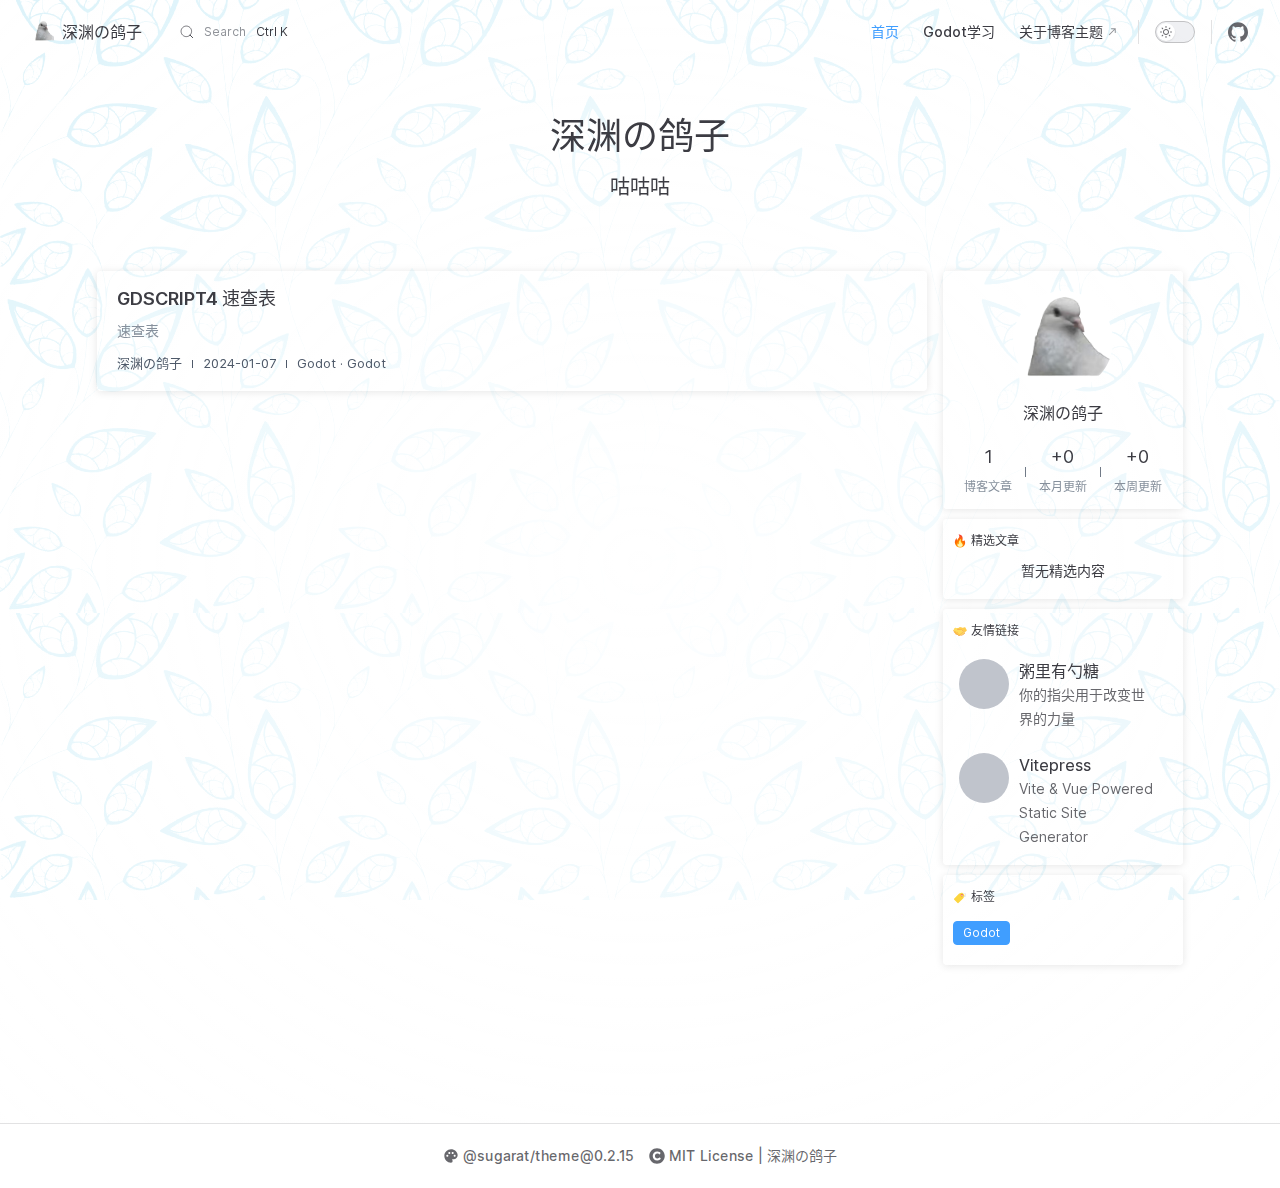
==== index.html @ b445762d "Deploy vitepress to GitHub Pages" ====
<!DOCTYPE html>
<html lang="zh-cn" dir="ltr">
  <head>
    <meta charset="utf-8">
    <meta name="viewport" content="width=device-width,initial-scale=1">
    <title>深渊の鸽子</title>
    <meta name="description" content="学习Godot和Dotnet的博客">
    <meta name="generator" content="VitePress v1.0.0-rc.35">
    <link rel="preload stylesheet" href="/assets/style.roAucOJr.css" as="style">
    
    <script type="module" src="/assets/app.lEkBJ5zt.js"></script>
    <link rel="preload" href="/assets/inter-roman-latin.bvIUbFQP.woff2" as="font" type="font/woff2" crossorigin="">
    <link rel="modulepreload" href="/assets/chunks/framework.79SMDegS.js">
    <link rel="modulepreload" href="/assets/chunks/theme.HGvAAdZ9.js">
    <link rel="modulepreload" href="/assets/index.md.FGDZoh2l.lean.js">
    <link rel="icon" href="/favicon.ico">
    <script id="check-dark-mode">(()=>{const e=localStorage.getItem("vitepress-theme-appearance")||"auto",a=window.matchMedia("(prefers-color-scheme: dark)").matches;(!e||e==="auto"?a:e==="dark")&&document.documentElement.classList.add("dark")})();</script>
    <script id="check-mac-os">document.documentElement.classList.toggle("mac",/Mac|iPhone|iPod|iPad/i.test(navigator.platform));</script>
    <script>import("/pagefind/pagefind.js").then(i=>{window.__pagefind__=i,i.init()}).catch(()=>{});</script>
  </head>
  <body><!--v-if--><!--teleport anchor-->
    <div id="app"><div class="Layout" data-v-6cb6df58 data-v-2c471689><!--[--><!--[--><!--]--><!----><!--[--><div style="display:none;" class="theme-blog-popover" data-pagefind-ignore="all" data-v-e66abc54><div class="header" data-v-e66abc54><div class="title-wrapper" data-v-e66abc54><i class="el-icon" style="font-size:20px;" data-v-e66abc54><!--[--><svg xmlns="http://www.w3.org/2000/svg" viewBox="0 0 1024 1024" data-v-e66abc54><path fill="currentColor" d="M288 128h608L736 384l160 256H288v320h-96V64h96z"></path></svg><!--]--></i><span class="title" data-v-e66abc54></span></div><i class="el-icon close-icon" style="font-size:20px;" data-v-e66abc54><!--[--><svg xmlns="http://www.w3.org/2000/svg" viewBox="0 0 1024 1024" data-v-e66abc54><path fill="currentColor" d="M512 64a448 448 0 1 1 0 896 448 448 0 0 1 0-896m0 393.664L407.936 353.6a38.4 38.4 0 1 0-54.336 54.336L457.664 512 353.6 616.064a38.4 38.4 0 1 0 54.336 54.336L512 566.336 616.064 670.4a38.4 38.4 0 1 0 54.336-54.336L566.336 512 670.4 407.936a38.4 38.4 0 1 0-54.336-54.336z"></path></svg><!--]--></i></div><!----><div class="footer content" data-v-e66abc54><!--[--><!--]--></div></div><div style="display:none;" class="theme-blog-popover-close" data-v-e66abc54><i class="el-icon" style="font-size:20px;" data-v-e66abc54><!--[--><svg xmlns="http://www.w3.org/2000/svg" viewBox="0 0 1024 1024" data-v-e66abc54><path fill="currentColor" d="M288 128h608L736 384l160 256H288v320h-96V64h96z"></path></svg><!--]--></i></div><!--]--><!--]--><!--[--><span tabindex="-1" data-v-841351fc></span><a href="#VPContent" class="VPSkipLink visually-hidden" data-v-841351fc> Skip to content </a><!--]--><!----><header class="VPNav" data-v-2c471689 data-v-44e0d005><div class="VPNavBar top" data-v-44e0d005 data-v-d85d7874><div class="wrapper" data-v-d85d7874><div class="container" data-v-d85d7874><div class="title" data-v-d85d7874><div class="VPNavBarTitle" data-v-d85d7874 data-v-394ad684><a class="title" href="/" data-v-394ad684><!--[--><!--]--><!--[--><img class="VPImage logo" src="/icon.png" alt data-v-79d2d182><!--]--><!--[-->深渊の鸽子<!--]--><!--[--><!--]--></a></div></div><div class="content" data-v-d85d7874><div class="content-body" data-v-d85d7874><!--[--><!--]--><div class="blog-search search" data-pagefind-ignore="all" data-v-d85d7874 style="--3fb90223:1;" data-v-3e38d8c7><div class="nav-search-btn-wait" data-v-3e38d8c7><svg width="14" height="14" viewBox="0 0 20 20" data-v-3e38d8c7><path d="M14.386 14.386l4.0877 4.0877-4.0877-4.0877c-2.9418 2.9419-7.7115 2.9419-10.6533 0-2.9419-2.9418-2.9419-7.7115 0-10.6533 2.9418-2.9419 7.7115-2.9419 10.6533 0 2.9419 2.9418 2.9419 7.7115 0 10.6533z" stroke="currentColor" fill="none" fill-rule="evenodd" stroke-linecap="round" stroke-linejoin="round" data-v-3e38d8c7></path></svg><span class="search-tip" data-v-3e38d8c7>Search</span><span class="metaKey" data-v-3e38d8c7> K </span></div><!--teleport start--><!--teleport end--></div><nav aria-labelledby="main-nav-aria-label" class="VPNavBarMenu menu" data-v-d85d7874 data-v-9cb54f57><span id="main-nav-aria-label" class="visually-hidden" data-v-9cb54f57>Main Navigation</span><!--[--><!--[--><a class="VPLink link VPNavBarMenuLink active" href="/" tabindex="0" data-v-9cb54f57 data-v-55d0fecd><!--[--><span data-v-55d0fecd>首页</span><!--]--></a><!--]--><!--[--><a class="VPLink link VPNavBarMenuLink" href="/godot/" tabindex="0" data-v-9cb54f57 data-v-55d0fecd><!--[--><span data-v-55d0fecd>Godot学习</span><!--]--></a><!--]--><!--[--><a class="VPLink link vp-external-link-icon VPNavBarMenuLink" href="https://github.com/ATQQ/sugar-blog" target="_blank" rel="noreferrer" tabindex="0" data-v-9cb54f57 data-v-55d0fecd><!--[--><span data-v-55d0fecd>关于博客主题</span><!--]--></a><!--]--><!--]--></nav><!----><div class="VPNavBarAppearance appearance" data-v-d85d7874 data-v-5520889b><button class="VPSwitch VPSwitchAppearance" type="button" role="switch" title="Switch to dark theme" aria-checked="false" data-v-5520889b data-v-2009fa4c data-v-def80ef5><span class="check" data-v-def80ef5><span class="icon" data-v-def80ef5><!--[--><svg xmlns="http://www.w3.org/2000/svg" aria-hidden="true" focusable="false" viewbox="0 0 24 24" class="sun" data-v-2009fa4c><path d="M12,18c-3.3,0-6-2.7-6-6s2.7-6,6-6s6,2.7,6,6S15.3,18,12,18zM12,8c-2.2,0-4,1.8-4,4c0,2.2,1.8,4,4,4c2.2,0,4-1.8,4-4C16,9.8,14.2,8,12,8z"></path><path d="M12,4c-0.6,0-1-0.4-1-1V1c0-0.6,0.4-1,1-1s1,0.4,1,1v2C13,3.6,12.6,4,12,4z"></path><path d="M12,24c-0.6,0-1-0.4-1-1v-2c0-0.6,0.4-1,1-1s1,0.4,1,1v2C13,23.6,12.6,24,12,24z"></path><path d="M5.6,6.6c-0.3,0-0.5-0.1-0.7-0.3L3.5,4.9c-0.4-0.4-0.4-1,0-1.4s1-0.4,1.4,0l1.4,1.4c0.4,0.4,0.4,1,0,1.4C6.2,6.5,5.9,6.6,5.6,6.6z"></path><path d="M19.8,20.8c-0.3,0-0.5-0.1-0.7-0.3l-1.4-1.4c-0.4-0.4-0.4-1,0-1.4s1-0.4,1.4,0l1.4,1.4c0.4,0.4,0.4,1,0,1.4C20.3,20.7,20,20.8,19.8,20.8z"></path><path d="M3,13H1c-0.6,0-1-0.4-1-1s0.4-1,1-1h2c0.6,0,1,0.4,1,1S3.6,13,3,13z"></path><path d="M23,13h-2c-0.6,0-1-0.4-1-1s0.4-1,1-1h2c0.6,0,1,0.4,1,1S23.6,13,23,13z"></path><path d="M4.2,20.8c-0.3,0-0.5-0.1-0.7-0.3c-0.4-0.4-0.4-1,0-1.4l1.4-1.4c0.4-0.4,1-0.4,1.4,0s0.4,1,0,1.4l-1.4,1.4C4.7,20.7,4.5,20.8,4.2,20.8z"></path><path d="M18.4,6.6c-0.3,0-0.5-0.1-0.7-0.3c-0.4-0.4-0.4-1,0-1.4l1.4-1.4c0.4-0.4,1-0.4,1.4,0s0.4,1,0,1.4l-1.4,1.4C18.9,6.5,18.6,6.6,18.4,6.6z"></path></svg><svg xmlns="http://www.w3.org/2000/svg" aria-hidden="true" focusable="false" viewbox="0 0 24 24" class="moon" data-v-2009fa4c><path d="M12.1,22c-0.3,0-0.6,0-0.9,0c-5.5-0.5-9.5-5.4-9-10.9c0.4-4.8,4.2-8.6,9-9c0.4,0,0.8,0.2,1,0.5c0.2,0.3,0.2,0.8-0.1,1.1c-2,2.7-1.4,6.4,1.3,8.4c2.1,1.6,5,1.6,7.1,0c0.3-0.2,0.7-0.3,1.1-0.1c0.3,0.2,0.5,0.6,0.5,1c-0.2,2.7-1.5,5.1-3.6,6.8C16.6,21.2,14.4,22,12.1,22zM9.3,4.4c-2.9,1-5,3.6-5.2,6.8c-0.4,4.4,2.8,8.3,7.2,8.7c2.1,0.2,4.2-0.4,5.8-1.8c1.1-0.9,1.9-2.1,2.4-3.4c-2.5,0.9-5.3,0.5-7.5-1.1C9.2,11.4,8.1,7.7,9.3,4.4z"></path></svg><!--]--></span></span></button></div><div class="VPSocialLinks VPNavBarSocialLinks social-links" data-v-d85d7874 data-v-bcf101ce data-v-e5832fcd><!--[--><a class="VPSocialLink no-icon" href="https://github.com/ZerxZ" aria-label="github" target="_blank" rel="noopener" data-v-e5832fcd data-v-bf8a2409><svg role="img" viewBox="0 0 24 24" xmlns="http://www.w3.org/2000/svg"><title>GitHub</title><path d="M12 .297c-6.63 0-12 5.373-12 12 0 5.303 3.438 9.8 8.205 11.385.6.113.82-.258.82-.577 0-.285-.01-1.04-.015-2.04-3.338.724-4.042-1.61-4.042-1.61C4.422 18.07 3.633 17.7 3.633 17.7c-1.087-.744.084-.729.084-.729 1.205.084 1.838 1.236 1.838 1.236 1.07 1.835 2.809 1.305 3.495.998.108-.776.417-1.305.76-1.605-2.665-.3-5.466-1.332-5.466-5.93 0-1.31.465-2.38 1.235-3.22-.135-.303-.54-1.523.105-3.176 0 0 1.005-.322 3.3 1.23.96-.267 1.98-.399 3-.405 1.02.006 2.04.138 3 .405 2.28-1.552 3.285-1.23 3.285-1.23.645 1.653.24 2.873.12 3.176.765.84 1.23 1.91 1.23 3.22 0 4.61-2.805 5.625-5.475 5.92.42.36.81 1.096.81 2.22 0 1.606-.015 2.896-.015 3.286 0 .315.21.69.825.57C20.565 22.092 24 17.592 24 12.297c0-6.627-5.373-12-12-12"/></svg></a><!--]--></div><div class="VPFlyout VPNavBarExtra extra" data-v-d85d7874 data-v-30d907c8 data-v-682f1e74><button type="button" class="button" aria-haspopup="true" aria-expanded="false" aria-label="extra navigation" data-v-682f1e74><svg xmlns="http://www.w3.org/2000/svg" aria-hidden="true" focusable="false" viewbox="0 0 24 24" class="icon" data-v-682f1e74><circle cx="12" cy="12" r="2"></circle><circle cx="19" cy="12" r="2"></circle><circle cx="5" cy="12" r="2"></circle></svg></button><div class="menu" data-v-682f1e74><div class="VPMenu" data-v-682f1e74 data-v-87f3520f><!----><!--[--><!--[--><!----><div class="group" data-v-30d907c8><div class="item appearance" data-v-30d907c8><p class="label" data-v-30d907c8>Appearance</p><div class="appearance-action" data-v-30d907c8><button class="VPSwitch VPSwitchAppearance" type="button" role="switch" title="Switch to dark theme" aria-checked="false" data-v-30d907c8 data-v-2009fa4c data-v-def80ef5><span class="check" data-v-def80ef5><span class="icon" data-v-def80ef5><!--[--><svg xmlns="http://www.w3.org/2000/svg" aria-hidden="true" focusable="false" viewbox="0 0 24 24" class="sun" data-v-2009fa4c><path d="M12,18c-3.3,0-6-2.7-6-6s2.7-6,6-6s6,2.7,6,6S15.3,18,12,18zM12,8c-2.2,0-4,1.8-4,4c0,2.2,1.8,4,4,4c2.2,0,4-1.8,4-4C16,9.8,14.2,8,12,8z"></path><path d="M12,4c-0.6,0-1-0.4-1-1V1c0-0.6,0.4-1,1-1s1,0.4,1,1v2C13,3.6,12.6,4,12,4z"></path><path d="M12,24c-0.6,0-1-0.4-1-1v-2c0-0.6,0.4-1,1-1s1,0.4,1,1v2C13,23.6,12.6,24,12,24z"></path><path d="M5.6,6.6c-0.3,0-0.5-0.1-0.7-0.3L3.5,4.9c-0.4-0.4-0.4-1,0-1.4s1-0.4,1.4,0l1.4,1.4c0.4,0.4,0.4,1,0,1.4C6.2,6.5,5.9,6.6,5.6,6.6z"></path><path d="M19.8,20.8c-0.3,0-0.5-0.1-0.7-0.3l-1.4-1.4c-0.4-0.4-0.4-1,0-1.4s1-0.4,1.4,0l1.4,1.4c0.4,0.4,0.4,1,0,1.4C20.3,20.7,20,20.8,19.8,20.8z"></path><path d="M3,13H1c-0.6,0-1-0.4-1-1s0.4-1,1-1h2c0.6,0,1,0.4,1,1S3.6,13,3,13z"></path><path d="M23,13h-2c-0.6,0-1-0.4-1-1s0.4-1,1-1h2c0.6,0,1,0.4,1,1S23.6,13,23,13z"></path><path d="M4.2,20.8c-0.3,0-0.5-0.1-0.7-0.3c-0.4-0.4-0.4-1,0-1.4l1.4-1.4c0.4-0.4,1-0.4,1.4,0s0.4,1,0,1.4l-1.4,1.4C4.7,20.7,4.5,20.8,4.2,20.8z"></path><path d="M18.4,6.6c-0.3,0-0.5-0.1-0.7-0.3c-0.4-0.4-0.4-1,0-1.4l1.4-1.4c0.4-0.4,1-0.4,1.4,0s0.4,1,0,1.4l-1.4,1.4C18.9,6.5,18.6,6.6,18.4,6.6z"></path></svg><svg xmlns="http://www.w3.org/2000/svg" aria-hidden="true" focusable="false" viewbox="0 0 24 24" class="moon" data-v-2009fa4c><path d="M12.1,22c-0.3,0-0.6,0-0.9,0c-5.5-0.5-9.5-5.4-9-10.9c0.4-4.8,4.2-8.6,9-9c0.4,0,0.8,0.2,1,0.5c0.2,0.3,0.2,0.8-0.1,1.1c-2,2.7-1.4,6.4,1.3,8.4c2.1,1.6,5,1.6,7.1,0c0.3-0.2,0.7-0.3,1.1-0.1c0.3,0.2,0.5,0.6,0.5,1c-0.2,2.7-1.5,5.1-3.6,6.8C16.6,21.2,14.4,22,12.1,22zM9.3,4.4c-2.9,1-5,3.6-5.2,6.8c-0.4,4.4,2.8,8.3,7.2,8.7c2.1,0.2,4.2-0.4,5.8-1.8c1.1-0.9,1.9-2.1,2.4-3.4c-2.5,0.9-5.3,0.5-7.5-1.1C9.2,11.4,8.1,7.7,9.3,4.4z"></path></svg><!--]--></span></span></button></div></div></div><div class="group" data-v-30d907c8><div class="item social-links" data-v-30d907c8><div class="VPSocialLinks social-links-list" data-v-30d907c8 data-v-e5832fcd><!--[--><a class="VPSocialLink no-icon" href="https://github.com/ZerxZ" aria-label="github" target="_blank" rel="noopener" data-v-e5832fcd data-v-bf8a2409><svg role="img" viewBox="0 0 24 24" xmlns="http://www.w3.org/2000/svg"><title>GitHub</title><path d="M12 .297c-6.63 0-12 5.373-12 12 0 5.303 3.438 9.8 8.205 11.385.6.113.82-.258.82-.577 0-.285-.01-1.04-.015-2.04-3.338.724-4.042-1.61-4.042-1.61C4.422 18.07 3.633 17.7 3.633 17.7c-1.087-.744.084-.729.084-.729 1.205.084 1.838 1.236 1.838 1.236 1.07 1.835 2.809 1.305 3.495.998.108-.776.417-1.305.76-1.605-2.665-.3-5.466-1.332-5.466-5.93 0-1.31.465-2.38 1.235-3.22-.135-.303-.54-1.523.105-3.176 0 0 1.005-.322 3.3 1.23.96-.267 1.98-.399 3-.405 1.02.006 2.04.138 3 .405 2.28-1.552 3.285-1.23 3.285-1.23.645 1.653.24 2.873.12 3.176.765.84 1.23 1.91 1.23 3.22 0 4.61-2.805 5.625-5.475 5.92.42.36.81 1.096.81 2.22 0 1.606-.015 2.896-.015 3.286 0 .315.21.69.825.57C20.565 22.092 24 17.592 24 12.297c0-6.627-5.373-12-12-12"/></svg></a><!--]--></div></div></div><!--]--><!--]--></div></div></div><!--[--><!--]--><button type="button" class="VPNavBarHamburger hamburger" aria-label="mobile navigation" aria-expanded="false" aria-controls="VPNavScreen" data-v-d85d7874 data-v-78a7b0d0><span class="container" data-v-78a7b0d0><span class="top" data-v-78a7b0d0></span><span class="middle" data-v-78a7b0d0></span><span class="bottom" data-v-78a7b0d0></span></span></button></div></div></div></div><div class="divider" data-v-d85d7874><div class="divider-line" data-v-d85d7874></div></div></div><!----></header><!----><!----><div class="VPContent is-home" id="VPContent" data-pagefind-body data-v-2c471689 data-v-b9872a39><div class="VPHome" data-v-b9872a39 data-v-8cdea095><!--[--><!--[--><!--[--><!--[--><!--]--><div class="home" data-v-6cb6df58><div style="display:none;" class="blog-home-header-avatar" data-v-6cb6df58 data-v-f68d85dd><img src="/icon.png" alt="avatar" data-v-f68d85dd></div><div class="header-banner" data-v-6cb6df58><div data-v-6cb6df58 data-v-cd09ea1a><h1 data-v-cd09ea1a><span class="name" data-v-cd09ea1a>深渊の鸽子</span><span style="display:none;" class="motto" data-v-cd09ea1a></span></h1><div class="inspiring-wrapper" data-v-cd09ea1a><h2 style="display:none;" data-v-cd09ea1a></h2></div></div></div><div class="content-wrapper" data-v-6cb6df58><div class="blog-list-wrapper" data-v-6cb6df58><!--[--><ul data-pagefind-ignore="all" data-v-34f8e0ad><!--[--><li data-v-34f8e0ad><a class="blog-item" href="/godot/index" data-v-34f8e0ad data-v-5d071fa2><!----><!----><div class="info-container" data-v-5d071fa2><div class="info-part" data-v-5d071fa2><p class="title" data-v-5d071fa2>GDSCRIPT4 速查表</p><p class="description" data-v-5d071fa2>速查表</p><!----><div class="badge-list" data-v-5d071fa2><span class="split" data-v-5d071fa2>深渊の鸽子</span><span class="split" data-v-5d071fa2>7小时前</span><span class="split" data-v-5d071fa2>Godot · Godot</span></div></div><!----></div><!----></a></li><!--]--></ul><!----><!--]--></div><div class="blog-info-wrapper" data-v-6cb6df58><div class="blog-info" data-pagefind-ignore="all" data-v-6cb6df58 data-v-0e6c7f38><!--[--><!----><div class="card" data-v-a3b04594><div class="blog-author" data-v-a3b04594 data-v-031e3442><img src="/icon.png" alt="avatar" data-v-031e3442><p data-v-031e3442>深渊の鸽子</p></div><div class="overview-data" data-v-a3b04594><div class="overview-item" data-v-a3b04594><span class="count" data-v-a3b04594>1</span><span class="label" data-v-a3b04594>博客文章</span></div><div class="split" data-v-a3b04594></div><div class="overview-item" data-v-a3b04594><span class="count" data-v-a3b04594>+1</span><span class="label" data-v-a3b04594>本月更新</span></div><div class="split" data-v-a3b04594></div><div class="overview-item" data-v-a3b04594><span class="count" data-v-a3b04594>+1</span><span class="label" data-v-a3b04594>本周更新</span></div></div></div><!--]--><div class="card recommend" data-pagefind-ignore="all" data-v-0e6c7f38 data-v-8009253d><div class="card-header" data-v-8009253d><span class="title" data-v-8009253d><span class="svg-icon"><svg viewBox="0 0 128 128" xmlns="http://www.w3.org/2000/svg">
<radialGradient id="notoFire0" cx="68.884" cy="124.296" r="70.587" gradientTransform="matrix(-1 -.00434 -.00713 1.6408 131.986 -79.345)" gradientUnits="userSpaceOnUse">
    <stop offset=".314" stop-color="#FF9800"/>
    <stop offset=".662" stop-color="#FF6D00"/>
    <stop offset=".972" stop-color="#F44336"/>
</radialGradient>
<path fill="url(#notoFire0)" d="M35.56 40.73c-.57 6.08-.97 16.84 2.62 21.42c0 0-1.69-11.82 13.46-26.65c6.1-5.97 7.51-14.09 5.38-20.18c-1.21-3.45-3.42-6.3-5.34-8.29c-1.12-1.17-.26-3.1 1.37-3.03c9.86.44 25.84 3.18 32.63 20.22c2.98 7.48 3.2 15.21 1.78 23.07c-.9 5.02-4.1 16.18 3.2 17.55c5.21.98 7.73-3.16 8.86-6.14c.47-1.24 2.1-1.55 2.98-.56c8.8 10.01 9.55 21.8 7.73 31.95c-3.52 19.62-23.39 33.9-43.13 33.9c-24.66 0-44.29-14.11-49.38-39.65c-2.05-10.31-1.01-30.71 14.89-45.11c1.18-1.08 3.11-.12 2.95 1.5z"/>
<radialGradient id="notoFire1" cx="64.921" cy="54.062" r="73.86" gradientTransform="matrix(-.0101 .9999 .7525 .0076 26.154 -11.267)" gradientUnits="userSpaceOnUse">
    <stop offset=".214" stop-color="#FFF176"/>
    <stop offset=".328" stop-color="#FFF27D"/>
    <stop offset=".487" stop-color="#FFF48F"/>
    <stop offset=".672" stop-color="#FFF7AD"/>
    <stop offset=".793" stop-color="#FFF9C4"/>
    <stop offset=".822" stop-color="#FFF8BD" stop-opacity=".804"/>
    <stop offset=".863" stop-color="#FFF6AB" stop-opacity=".529"/>
    <stop offset=".91" stop-color="#FFF38D" stop-opacity=".209"/>
    <stop offset=".941" stop-color="#FFF176" stop-opacity="0"/>
</radialGradient>
<path fill="url(#notoFire1)" d="M76.11 77.42c-9.09-11.7-5.02-25.05-2.79-30.37c.3-.7-.5-1.36-1.13-.93c-3.91 2.66-11.92 8.92-15.65 17.73c-5.05 11.91-4.69 17.74-1.7 24.86c1.8 4.29-.29 5.2-1.34 5.36c-1.02.16-1.96-.52-2.71-1.23a16.09 16.09 0 0 1-4.44-7.6c-.16-.62-.97-.79-1.34-.28c-2.8 3.87-4.25 10.08-4.32 14.47C40.47 113 51.68 124 65.24 124c17.09 0 29.54-18.9 19.72-34.7c-2.85-4.6-5.53-7.61-8.85-11.88z"/>
</svg></span> 精选文章</span><!----></div><div class="empty-text" data-v-8009253d>暂无精选内容</div></div><!----><div class="card tags" data-pagefind-ignore="all" data-v-0e6c7f38 data-v-b0a8ace3><div class="card-header" data-v-b0a8ace3><span class="title svg-icon" data-v-b0a8ace3><svg t="1695048840129" class="icon" viewBox="0 0 1024 1024" version="1.1" xmlns="http://www.w3.org/2000/svg" p-id="4290" width="200" height="200" data-v-b0a8ace3><path d="M810.88 245.888a118.432 118.432 0 1 0 0 236.864 118.432 118.432 0 0 0 0-236.864z m-151.008 118.432a151.008 151.008 0 1 1 302.016 0 151.008 151.008 0 0 1-302.016 0z" fill="#D3D3D3" p-id="4291" data-v-b0a8ace3></path><path d="M774.08 565.6l61.76-160.64c6.4-16.64 2.56-35.84-10.24-48.64l-151.04-151.04c-12.8-12.8-31.68-16.64-48.64-10.24l-160.64 61.76c-12.16 4.8-23.36 11.84-32.64 21.12l-355.2 355.2c-17.92 17.92-17.92 46.72 0 64.32l256 256c17.92 17.92 46.72 17.92 64.32 0l355.2-355.2c9.28-9.28 16.32-20.16 21.12-32.64z m-159.36-149.12c-22.08-22.08-22.08-57.6 0-79.68 22.08-22.08 57.6-22.08 79.68 0 22.08 22.08 22.08 57.6 0 79.68-22.08 21.76-57.92 21.76-79.68 0z" fill="#FCD53F" p-id="4292" data-v-b0a8ace3></path><path d="M654.4 320.48c14.4 0 28.8 5.44 39.68 16.64 22.08 22.08 22.08 57.6 0 79.68-10.88 10.88-25.28 16.64-39.68 16.64-14.4 0-28.8-5.44-39.68-16.64-22.08-22.08-22.08-57.6 0-79.68 10.88-11.2 25.28-16.64 39.68-16.64z m0-30.08c-23.04 0-44.8 8.96-61.12 25.28a86.72 86.72 0 0 0 0 122.24c16.32 16.32 38.08 25.28 61.12 25.28s44.8-8.96 61.12-25.28a86.72 86.72 0 0 0 0-122.24c-16.32-16.32-38.08-25.28-61.12-25.28z" fill="#F8312F" p-id="4293" data-v-b0a8ace3></path><path d="M676.16 348.032c8.992 0 16.288 7.296 16.288 16.288a118.144 118.144 0 0 0 64.288 105.44h0.064c22.24 11.296 47.36 15.264 71.68 11.84a16.288 16.288 0 0 1 4.48 32.32 154.24 154.24 0 0 1-90.848-15.04 150.72 150.72 0 0 1-82.24-134.56c0-8.992 7.296-16.288 16.288-16.288z" fill="#D3D3D3" p-id="4294" data-v-b0a8ace3></path></svg> 标签</span><!----></div><ul class="tag-list" data-v-b0a8ace3><!--[--><li data-v-b0a8ace3><span class="el-tag el-tag--dark" style="background-color:;" data-v-b0a8ace3><span class="el-tag__content"><!--[-->Godot<!--]--></span><!--v-if--></span></li><!--]--></ul></div></div></div></div></div><!--]--><!--]--><!--]--><!----><!--[--><!--]--><!--[--><!--]--><!----><!--[--><!--]--><div style="position:relative;" data-v-8cdea095><div></div></div></div></div><!----><!--[--><footer class="blog-footer" data-v-6cb6df58 data-v-f8f7daf0><!--[--><!--[--><!--[--><!--]--><p class="footer-item-list" data-v-f8f7daf0><!--[--><span class="footer-item" data-v-f8f7daf0><i data-v-f8f7daf0><svg width="128" height="128" viewBox="0 0 24 24" xmlns="http://www.w3.org/2000/svg">
<title>主题</title>
<path d="M12 2C6.49 2 2 6.49 2 12s4.49 10 10 10a2.5 2.5 0 0 0 2.5-2.5c0-.61-.23-1.2-.64-1.67a.528.528 0 0 1-.13-.33c0-.28.22-.5.5-.5H16c3.31 0 6-2.69 6-6c0-4.96-4.49-9-10-9zm5.5 11c-.83 0-1.5-.67-1.5-1.5s.67-1.5 1.5-1.5s1.5.67 1.5 1.5s-.67 1.5-1.5 1.5zm-3-4c-.83 0-1.5-.67-1.5-1.5S13.67 6 14.5 6s1.5.67 1.5 1.5S15.33 9 14.5 9zM5 11.5c0-.83.67-1.5 1.5-1.5s1.5.67 1.5 1.5S7.33 13 6.5 13S5 12.33 5 11.5zm6-4c0 .83-.67 1.5-1.5 1.5S8 8.33 8 7.5S8.67 6 9.5 6s1.5.67 1.5 1.5z"/>
</svg></i><a href="https://theme.sugarat.top/" target="_blank" rel="noopener noreferrer" data-v-f8f7daf0>@sugarat/theme@0.2.15</a></span><span class="footer-item" data-v-f8f7daf0><i data-v-f8f7daf0><svg t="1695543755857" class="icon" viewBox="0 0 1024 1024" version="1.1" xmlns="http://www.w3.org/2000/svg" p-id="89399" width="200" height="200"><path d="M512 16C238.066 16 16 238.066 16 512s222.066 496 496 496 496-222.066 496-496S785.934 16 512 16z m234.268 693.506c-3.184 3.734-79.552 91.462-219.702 91.462-169.384 0-288.968-126.52-288.968-291.134 0-162.606 124.008-286.802 287.524-286.802 133.914 0 203.93 74.63 206.844 77.808a24 24 0 0 1 2.476 29.246l-44.76 69.31c-8.098 12.534-25.548 14.702-36.468 4.59-0.466-0.428-53.058-47.76-123.76-47.76-92.232 0-147.832 67.15-147.832 152.164 0 79.204 51.028 159.384 148.554 159.384 77.394 0 130.56-56.676 131.088-57.25 10.264-11.13 28.118-10.066 37.016 2.106l49.094 67.144a24.002 24.002 0 0 1-1.106 29.732z" p-id="89400"></path></svg></i><span data-v-f8f7daf0>MIT License | 深渊の鸽子</span></span><!--]--></p><!--]--><!--]--></footer><!--[--><!--]--><!--]--></div></div>
    <script>window.__VP_HASH_MAP__=JSON.parse("{\"godot_index.md\":\"YvMDdb5g\",\"index.md\":\"FGDZoh2l\"}");window.__VP_SITE_DATA__=JSON.parse("{\"lang\":\"zh-cn\",\"dir\":\"ltr\",\"title\":\"深渊の鸽子\",\"description\":\"学习Godot和Dotnet的博客\",\"base\":\"/\",\"head\":[],\"router\":{\"prefetchLinks\":true},\"appearance\":true,\"themeConfig\":{\"blog\":{\"pagesData\":[{\"route\":\"/godot/index\",\"meta\":{\"title\":\"GDSCRIPT4 速查表\",\"description\":\"速查表\",\"tag\":[\"Godot\",\"Godot\"],\"categories\":[\"Godot\"],\"date\":\"2024-01-07 16:24:15\",\"cover\":\"\"}}],\"footer\":{\"copyright\":\"MIT License | 深渊の鸽子\"},\"themeColor\":\"el-blue\",\"author\":\"深渊の鸽子\",\"friend\":[{\"nickname\":\"粥里有勺糖\",\"des\":\"你的指尖用于改变世界的力量\",\"avatar\":\"https://img.cdn.sugarat.top/mdImg/MTY3NDk5NTE2NzAzMA==674995167030\",\"url\":\"https://sugarat.top\"},{\"nickname\":\"Vitepress\",\"des\":\"Vite & Vue Powered Static Site Generator\",\"avatar\":\"https://vitepress.dev/vitepress-logo-large.webp\",\"url\":\"https://vitepress.dev/\"}],\"comment\":{\"repo\":\"ZerxZ/zerxz-blog\",\"repoId\":\"R_kgDOLBKaGA\",\"category\":\"Announcements\",\"categoryId\":\"DIC_kwDOLBKaGM4CcNy1\",\"loading\":\"lazy\",\"mapping\":\"pathname\",\"lang\":\"zh-CN\"},\"mermaid\":true,\"taskCheckbox\":true},\"sidebar\":[{\"text\":\"\",\"items\":[]}],\"lastUpdatedText\":\"上次更新于\",\"logo\":\"/icon.png\",\"nav\":[{\"text\":\"首页\",\"link\":\"/\"},{\"text\":\"Godot学习\",\"link\":\"/godot/\"},{\"text\":\"关于博客主题\",\"link\":\"https://github.com/ATQQ/sugar-blog\"}],\"socialLinks\":[{\"icon\":\"github\",\"link\":\"https://github.com/ZerxZ\"}]},\"locales\":{},\"scrollOffset\":134,\"cleanUrls\":false}");</script>
    
  </body>
</html>
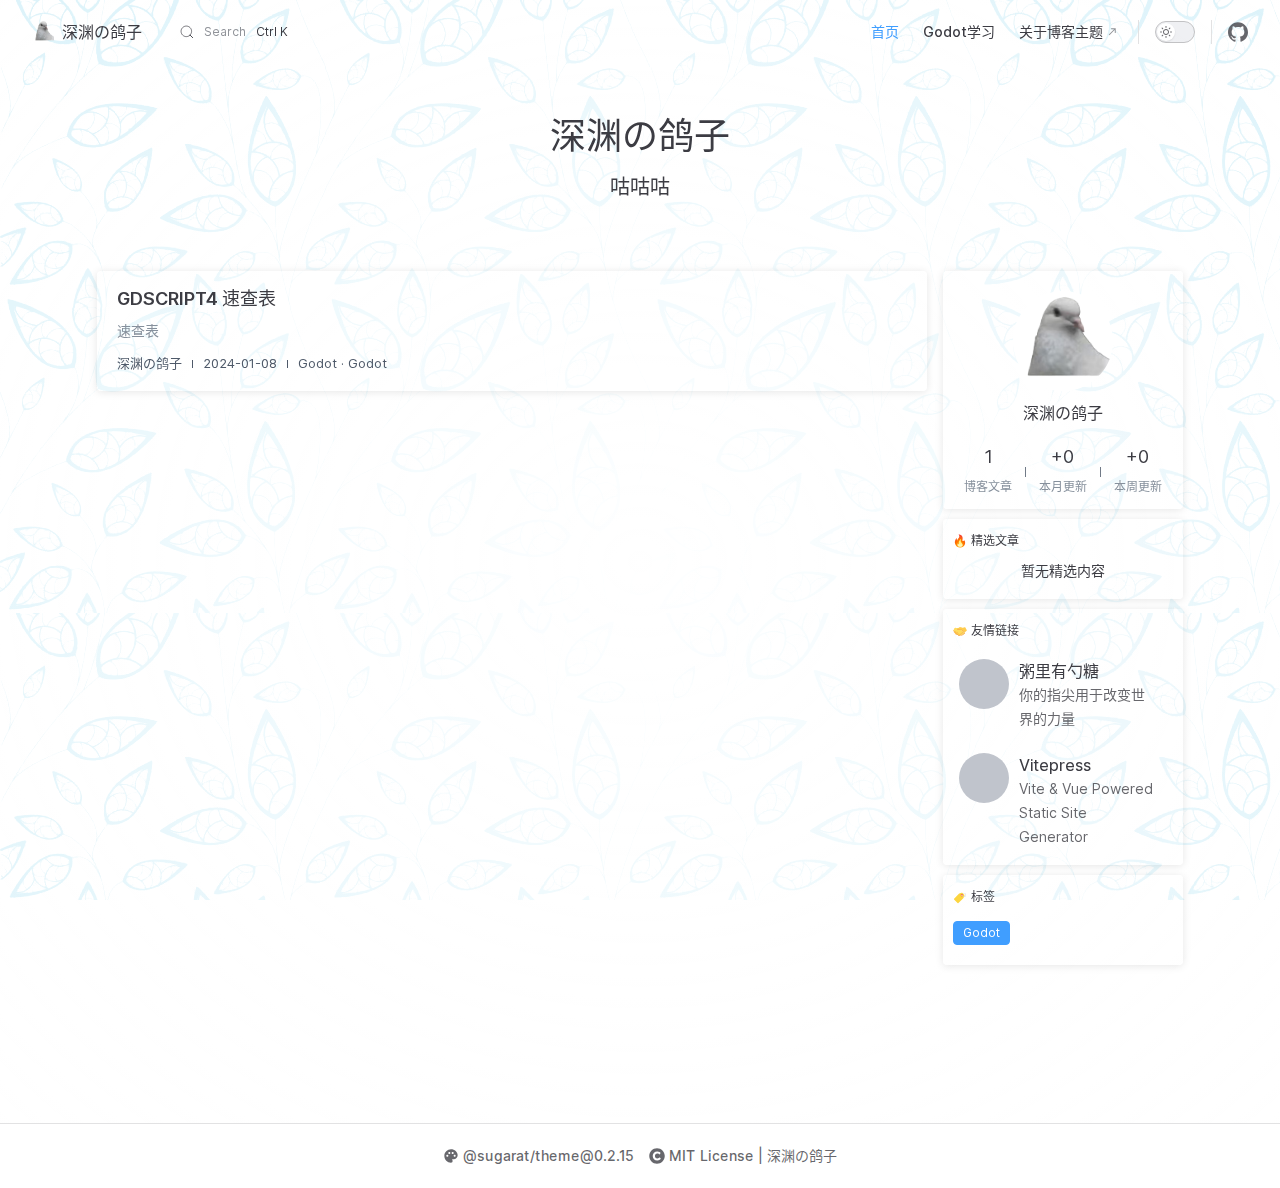
==== commit 7a05b9e1: "Deploy vitepress to GitHub Pages" ====
--- a/index.html
+++ b/index.html
@@ -8,10 +8,10 @@
     <meta name="generator" content="VitePress v1.0.0-rc.35">
     <link rel="preload stylesheet" href="/assets/style.roAucOJr.css" as="style">
     
-    <script type="module" src="/assets/app.lEkBJ5zt.js"></script>
+    <script type="module" src="/assets/app.e_OuPO77.js"></script>
     <link rel="preload" href="/assets/inter-roman-latin.bvIUbFQP.woff2" as="font" type="font/woff2" crossorigin="">
     <link rel="modulepreload" href="/assets/chunks/framework.79SMDegS.js">
-    <link rel="modulepreload" href="/assets/chunks/theme.HGvAAdZ9.js">
+    <link rel="modulepreload" href="/assets/chunks/theme.5xmVMKML.js">
     <link rel="modulepreload" href="/assets/index.md.FGDZoh2l.lean.js">
     <link rel="icon" href="/favicon.ico">
     <script id="check-dark-mode">(()=>{const e=localStorage.getItem("vitepress-theme-appearance")||"auto",a=window.matchMedia("(prefers-color-scheme: dark)").matches;(!e||e==="auto"?a:e==="dark")&&document.documentElement.classList.add("dark")})();</script>
@@ -19,7 +19,7 @@
     <script>import("/pagefind/pagefind.js").then(i=>{window.__pagefind__=i,i.init()}).catch(()=>{});</script>
   </head>
   <body><!--v-if--><!--teleport anchor-->
-    <div id="app"><div class="Layout" data-v-6cb6df58 data-v-2c471689><!--[--><!--[--><!--]--><!----><!--[--><div style="display:none;" class="theme-blog-popover" data-pagefind-ignore="all" data-v-e66abc54><div class="header" data-v-e66abc54><div class="title-wrapper" data-v-e66abc54><i class="el-icon" style="font-size:20px;" data-v-e66abc54><!--[--><svg xmlns="http://www.w3.org/2000/svg" viewBox="0 0 1024 1024" data-v-e66abc54><path fill="currentColor" d="M288 128h608L736 384l160 256H288v320h-96V64h96z"></path></svg><!--]--></i><span class="title" data-v-e66abc54></span></div><i class="el-icon close-icon" style="font-size:20px;" data-v-e66abc54><!--[--><svg xmlns="http://www.w3.org/2000/svg" viewBox="0 0 1024 1024" data-v-e66abc54><path fill="currentColor" d="M512 64a448 448 0 1 1 0 896 448 448 0 0 1 0-896m0 393.664L407.936 353.6a38.4 38.4 0 1 0-54.336 54.336L457.664 512 353.6 616.064a38.4 38.4 0 1 0 54.336 54.336L512 566.336 616.064 670.4a38.4 38.4 0 1 0 54.336-54.336L566.336 512 670.4 407.936a38.4 38.4 0 1 0-54.336-54.336z"></path></svg><!--]--></i></div><!----><div class="footer content" data-v-e66abc54><!--[--><!--]--></div></div><div style="display:none;" class="theme-blog-popover-close" data-v-e66abc54><i class="el-icon" style="font-size:20px;" data-v-e66abc54><!--[--><svg xmlns="http://www.w3.org/2000/svg" viewBox="0 0 1024 1024" data-v-e66abc54><path fill="currentColor" d="M288 128h608L736 384l160 256H288v320h-96V64h96z"></path></svg><!--]--></i></div><!--]--><!--]--><!--[--><span tabindex="-1" data-v-841351fc></span><a href="#VPContent" class="VPSkipLink visually-hidden" data-v-841351fc> Skip to content </a><!--]--><!----><header class="VPNav" data-v-2c471689 data-v-44e0d005><div class="VPNavBar top" data-v-44e0d005 data-v-d85d7874><div class="wrapper" data-v-d85d7874><div class="container" data-v-d85d7874><div class="title" data-v-d85d7874><div class="VPNavBarTitle" data-v-d85d7874 data-v-394ad684><a class="title" href="/" data-v-394ad684><!--[--><!--]--><!--[--><img class="VPImage logo" src="/icon.png" alt data-v-79d2d182><!--]--><!--[-->深渊の鸽子<!--]--><!--[--><!--]--></a></div></div><div class="content" data-v-d85d7874><div class="content-body" data-v-d85d7874><!--[--><!--]--><div class="blog-search search" data-pagefind-ignore="all" data-v-d85d7874 style="--3fb90223:1;" data-v-3e38d8c7><div class="nav-search-btn-wait" data-v-3e38d8c7><svg width="14" height="14" viewBox="0 0 20 20" data-v-3e38d8c7><path d="M14.386 14.386l4.0877 4.0877-4.0877-4.0877c-2.9418 2.9419-7.7115 2.9419-10.6533 0-2.9419-2.9418-2.9419-7.7115 0-10.6533 2.9418-2.9419 7.7115-2.9419 10.6533 0 2.9419 2.9418 2.9419 7.7115 0 10.6533z" stroke="currentColor" fill="none" fill-rule="evenodd" stroke-linecap="round" stroke-linejoin="round" data-v-3e38d8c7></path></svg><span class="search-tip" data-v-3e38d8c7>Search</span><span class="metaKey" data-v-3e38d8c7> K </span></div><!--teleport start--><!--teleport end--></div><nav aria-labelledby="main-nav-aria-label" class="VPNavBarMenu menu" data-v-d85d7874 data-v-9cb54f57><span id="main-nav-aria-label" class="visually-hidden" data-v-9cb54f57>Main Navigation</span><!--[--><!--[--><a class="VPLink link VPNavBarMenuLink active" href="/" tabindex="0" data-v-9cb54f57 data-v-55d0fecd><!--[--><span data-v-55d0fecd>首页</span><!--]--></a><!--]--><!--[--><a class="VPLink link VPNavBarMenuLink" href="/godot/" tabindex="0" data-v-9cb54f57 data-v-55d0fecd><!--[--><span data-v-55d0fecd>Godot学习</span><!--]--></a><!--]--><!--[--><a class="VPLink link vp-external-link-icon VPNavBarMenuLink" href="https://github.com/ATQQ/sugar-blog" target="_blank" rel="noreferrer" tabindex="0" data-v-9cb54f57 data-v-55d0fecd><!--[--><span data-v-55d0fecd>关于博客主题</span><!--]--></a><!--]--><!--]--></nav><!----><div class="VPNavBarAppearance appearance" data-v-d85d7874 data-v-5520889b><button class="VPSwitch VPSwitchAppearance" type="button" role="switch" title="Switch to dark theme" aria-checked="false" data-v-5520889b data-v-2009fa4c data-v-def80ef5><span class="check" data-v-def80ef5><span class="icon" data-v-def80ef5><!--[--><svg xmlns="http://www.w3.org/2000/svg" aria-hidden="true" focusable="false" viewbox="0 0 24 24" class="sun" data-v-2009fa4c><path d="M12,18c-3.3,0-6-2.7-6-6s2.7-6,6-6s6,2.7,6,6S15.3,18,12,18zM12,8c-2.2,0-4,1.8-4,4c0,2.2,1.8,4,4,4c2.2,0,4-1.8,4-4C16,9.8,14.2,8,12,8z"></path><path d="M12,4c-0.6,0-1-0.4-1-1V1c0-0.6,0.4-1,1-1s1,0.4,1,1v2C13,3.6,12.6,4,12,4z"></path><path d="M12,24c-0.6,0-1-0.4-1-1v-2c0-0.6,0.4-1,1-1s1,0.4,1,1v2C13,23.6,12.6,24,12,24z"></path><path d="M5.6,6.6c-0.3,0-0.5-0.1-0.7-0.3L3.5,4.9c-0.4-0.4-0.4-1,0-1.4s1-0.4,1.4,0l1.4,1.4c0.4,0.4,0.4,1,0,1.4C6.2,6.5,5.9,6.6,5.6,6.6z"></path><path d="M19.8,20.8c-0.3,0-0.5-0.1-0.7-0.3l-1.4-1.4c-0.4-0.4-0.4-1,0-1.4s1-0.4,1.4,0l1.4,1.4c0.4,0.4,0.4,1,0,1.4C20.3,20.7,20,20.8,19.8,20.8z"></path><path d="M3,13H1c-0.6,0-1-0.4-1-1s0.4-1,1-1h2c0.6,0,1,0.4,1,1S3.6,13,3,13z"></path><path d="M23,13h-2c-0.6,0-1-0.4-1-1s0.4-1,1-1h2c0.6,0,1,0.4,1,1S23.6,13,23,13z"></path><path d="M4.2,20.8c-0.3,0-0.5-0.1-0.7-0.3c-0.4-0.4-0.4-1,0-1.4l1.4-1.4c0.4-0.4,1-0.4,1.4,0s0.4,1,0,1.4l-1.4,1.4C4.7,20.7,4.5,20.8,4.2,20.8z"></path><path d="M18.4,6.6c-0.3,0-0.5-0.1-0.7-0.3c-0.4-0.4-0.4-1,0-1.4l1.4-1.4c0.4-0.4,1-0.4,1.4,0s0.4,1,0,1.4l-1.4,1.4C18.9,6.5,18.6,6.6,18.4,6.6z"></path></svg><svg xmlns="http://www.w3.org/2000/svg" aria-hidden="true" focusable="false" viewbox="0 0 24 24" class="moon" data-v-2009fa4c><path d="M12.1,22c-0.3,0-0.6,0-0.9,0c-5.5-0.5-9.5-5.4-9-10.9c0.4-4.8,4.2-8.6,9-9c0.4,0,0.8,0.2,1,0.5c0.2,0.3,0.2,0.8-0.1,1.1c-2,2.7-1.4,6.4,1.3,8.4c2.1,1.6,5,1.6,7.1,0c0.3-0.2,0.7-0.3,1.1-0.1c0.3,0.2,0.5,0.6,0.5,1c-0.2,2.7-1.5,5.1-3.6,6.8C16.6,21.2,14.4,22,12.1,22zM9.3,4.4c-2.9,1-5,3.6-5.2,6.8c-0.4,4.4,2.8,8.3,7.2,8.7c2.1,0.2,4.2-0.4,5.8-1.8c1.1-0.9,1.9-2.1,2.4-3.4c-2.5,0.9-5.3,0.5-7.5-1.1C9.2,11.4,8.1,7.7,9.3,4.4z"></path></svg><!--]--></span></span></button></div><div class="VPSocialLinks VPNavBarSocialLinks social-links" data-v-d85d7874 data-v-bcf101ce data-v-e5832fcd><!--[--><a class="VPSocialLink no-icon" href="https://github.com/ZerxZ" aria-label="github" target="_blank" rel="noopener" data-v-e5832fcd data-v-bf8a2409><svg role="img" viewBox="0 0 24 24" xmlns="http://www.w3.org/2000/svg"><title>GitHub</title><path d="M12 .297c-6.63 0-12 5.373-12 12 0 5.303 3.438 9.8 8.205 11.385.6.113.82-.258.82-.577 0-.285-.01-1.04-.015-2.04-3.338.724-4.042-1.61-4.042-1.61C4.422 18.07 3.633 17.7 3.633 17.7c-1.087-.744.084-.729.084-.729 1.205.084 1.838 1.236 1.838 1.236 1.07 1.835 2.809 1.305 3.495.998.108-.776.417-1.305.76-1.605-2.665-.3-5.466-1.332-5.466-5.93 0-1.31.465-2.38 1.235-3.22-.135-.303-.54-1.523.105-3.176 0 0 1.005-.322 3.3 1.23.96-.267 1.98-.399 3-.405 1.02.006 2.04.138 3 .405 2.28-1.552 3.285-1.23 3.285-1.23.645 1.653.24 2.873.12 3.176.765.84 1.23 1.91 1.23 3.22 0 4.61-2.805 5.625-5.475 5.92.42.36.81 1.096.81 2.22 0 1.606-.015 2.896-.015 3.286 0 .315.21.69.825.57C20.565 22.092 24 17.592 24 12.297c0-6.627-5.373-12-12-12"/></svg></a><!--]--></div><div class="VPFlyout VPNavBarExtra extra" data-v-d85d7874 data-v-30d907c8 data-v-682f1e74><button type="button" class="button" aria-haspopup="true" aria-expanded="false" aria-label="extra navigation" data-v-682f1e74><svg xmlns="http://www.w3.org/2000/svg" aria-hidden="true" focusable="false" viewbox="0 0 24 24" class="icon" data-v-682f1e74><circle cx="12" cy="12" r="2"></circle><circle cx="19" cy="12" r="2"></circle><circle cx="5" cy="12" r="2"></circle></svg></button><div class="menu" data-v-682f1e74><div class="VPMenu" data-v-682f1e74 data-v-87f3520f><!----><!--[--><!--[--><!----><div class="group" data-v-30d907c8><div class="item appearance" data-v-30d907c8><p class="label" data-v-30d907c8>Appearance</p><div class="appearance-action" data-v-30d907c8><button class="VPSwitch VPSwitchAppearance" type="button" role="switch" title="Switch to dark theme" aria-checked="false" data-v-30d907c8 data-v-2009fa4c data-v-def80ef5><span class="check" data-v-def80ef5><span class="icon" data-v-def80ef5><!--[--><svg xmlns="http://www.w3.org/2000/svg" aria-hidden="true" focusable="false" viewbox="0 0 24 24" class="sun" data-v-2009fa4c><path d="M12,18c-3.3,0-6-2.7-6-6s2.7-6,6-6s6,2.7,6,6S15.3,18,12,18zM12,8c-2.2,0-4,1.8-4,4c0,2.2,1.8,4,4,4c2.2,0,4-1.8,4-4C16,9.8,14.2,8,12,8z"></path><path d="M12,4c-0.6,0-1-0.4-1-1V1c0-0.6,0.4-1,1-1s1,0.4,1,1v2C13,3.6,12.6,4,12,4z"></path><path d="M12,24c-0.6,0-1-0.4-1-1v-2c0-0.6,0.4-1,1-1s1,0.4,1,1v2C13,23.6,12.6,24,12,24z"></path><path d="M5.6,6.6c-0.3,0-0.5-0.1-0.7-0.3L3.5,4.9c-0.4-0.4-0.4-1,0-1.4s1-0.4,1.4,0l1.4,1.4c0.4,0.4,0.4,1,0,1.4C6.2,6.5,5.9,6.6,5.6,6.6z"></path><path d="M19.8,20.8c-0.3,0-0.5-0.1-0.7-0.3l-1.4-1.4c-0.4-0.4-0.4-1,0-1.4s1-0.4,1.4,0l1.4,1.4c0.4,0.4,0.4,1,0,1.4C20.3,20.7,20,20.8,19.8,20.8z"></path><path d="M3,13H1c-0.6,0-1-0.4-1-1s0.4-1,1-1h2c0.6,0,1,0.4,1,1S3.6,13,3,13z"></path><path d="M23,13h-2c-0.6,0-1-0.4-1-1s0.4-1,1-1h2c0.6,0,1,0.4,1,1S23.6,13,23,13z"></path><path d="M4.2,20.8c-0.3,0-0.5-0.1-0.7-0.3c-0.4-0.4-0.4-1,0-1.4l1.4-1.4c0.4-0.4,1-0.4,1.4,0s0.4,1,0,1.4l-1.4,1.4C4.7,20.7,4.5,20.8,4.2,20.8z"></path><path d="M18.4,6.6c-0.3,0-0.5-0.1-0.7-0.3c-0.4-0.4-0.4-1,0-1.4l1.4-1.4c0.4-0.4,1-0.4,1.4,0s0.4,1,0,1.4l-1.4,1.4C18.9,6.5,18.6,6.6,18.4,6.6z"></path></svg><svg xmlns="http://www.w3.org/2000/svg" aria-hidden="true" focusable="false" viewbox="0 0 24 24" class="moon" data-v-2009fa4c><path d="M12.1,22c-0.3,0-0.6,0-0.9,0c-5.5-0.5-9.5-5.4-9-10.9c0.4-4.8,4.2-8.6,9-9c0.4,0,0.8,0.2,1,0.5c0.2,0.3,0.2,0.8-0.1,1.1c-2,2.7-1.4,6.4,1.3,8.4c2.1,1.6,5,1.6,7.1,0c0.3-0.2,0.7-0.3,1.1-0.1c0.3,0.2,0.5,0.6,0.5,1c-0.2,2.7-1.5,5.1-3.6,6.8C16.6,21.2,14.4,22,12.1,22zM9.3,4.4c-2.9,1-5,3.6-5.2,6.8c-0.4,4.4,2.8,8.3,7.2,8.7c2.1,0.2,4.2-0.4,5.8-1.8c1.1-0.9,1.9-2.1,2.4-3.4c-2.5,0.9-5.3,0.5-7.5-1.1C9.2,11.4,8.1,7.7,9.3,4.4z"></path></svg><!--]--></span></span></button></div></div></div><div class="group" data-v-30d907c8><div class="item social-links" data-v-30d907c8><div class="VPSocialLinks social-links-list" data-v-30d907c8 data-v-e5832fcd><!--[--><a class="VPSocialLink no-icon" href="https://github.com/ZerxZ" aria-label="github" target="_blank" rel="noopener" data-v-e5832fcd data-v-bf8a2409><svg role="img" viewBox="0 0 24 24" xmlns="http://www.w3.org/2000/svg"><title>GitHub</title><path d="M12 .297c-6.63 0-12 5.373-12 12 0 5.303 3.438 9.8 8.205 11.385.6.113.82-.258.82-.577 0-.285-.01-1.04-.015-2.04-3.338.724-4.042-1.61-4.042-1.61C4.422 18.07 3.633 17.7 3.633 17.7c-1.087-.744.084-.729.084-.729 1.205.084 1.838 1.236 1.838 1.236 1.07 1.835 2.809 1.305 3.495.998.108-.776.417-1.305.76-1.605-2.665-.3-5.466-1.332-5.466-5.93 0-1.31.465-2.38 1.235-3.22-.135-.303-.54-1.523.105-3.176 0 0 1.005-.322 3.3 1.23.96-.267 1.98-.399 3-.405 1.02.006 2.04.138 3 .405 2.28-1.552 3.285-1.23 3.285-1.23.645 1.653.24 2.873.12 3.176.765.84 1.23 1.91 1.23 3.22 0 4.61-2.805 5.625-5.475 5.92.42.36.81 1.096.81 2.22 0 1.606-.015 2.896-.015 3.286 0 .315.21.69.825.57C20.565 22.092 24 17.592 24 12.297c0-6.627-5.373-12-12-12"/></svg></a><!--]--></div></div></div><!--]--><!--]--></div></div></div><!--[--><!--]--><button type="button" class="VPNavBarHamburger hamburger" aria-label="mobile navigation" aria-expanded="false" aria-controls="VPNavScreen" data-v-d85d7874 data-v-78a7b0d0><span class="container" data-v-78a7b0d0><span class="top" data-v-78a7b0d0></span><span class="middle" data-v-78a7b0d0></span><span class="bottom" data-v-78a7b0d0></span></span></button></div></div></div></div><div class="divider" data-v-d85d7874><div class="divider-line" data-v-d85d7874></div></div></div><!----></header><!----><!----><div class="VPContent is-home" id="VPContent" data-pagefind-body data-v-2c471689 data-v-b9872a39><div class="VPHome" data-v-b9872a39 data-v-8cdea095><!--[--><!--[--><!--[--><!--[--><!--]--><div class="home" data-v-6cb6df58><div style="display:none;" class="blog-home-header-avatar" data-v-6cb6df58 data-v-f68d85dd><img src="/icon.png" alt="avatar" data-v-f68d85dd></div><div class="header-banner" data-v-6cb6df58><div data-v-6cb6df58 data-v-cd09ea1a><h1 data-v-cd09ea1a><span class="name" data-v-cd09ea1a>深渊の鸽子</span><span style="display:none;" class="motto" data-v-cd09ea1a></span></h1><div class="inspiring-wrapper" data-v-cd09ea1a><h2 style="display:none;" data-v-cd09ea1a></h2></div></div></div><div class="content-wrapper" data-v-6cb6df58><div class="blog-list-wrapper" data-v-6cb6df58><!--[--><ul data-pagefind-ignore="all" data-v-34f8e0ad><!--[--><li data-v-34f8e0ad><a class="blog-item" href="/godot/index" data-v-34f8e0ad data-v-5d071fa2><!----><!----><div class="info-container" data-v-5d071fa2><div class="info-part" data-v-5d071fa2><p class="title" data-v-5d071fa2>GDSCRIPT4 速查表</p><p class="description" data-v-5d071fa2>速查表</p><!----><div class="badge-list" data-v-5d071fa2><span class="split" data-v-5d071fa2>深渊の鸽子</span><span class="split" data-v-5d071fa2>7小时前</span><span class="split" data-v-5d071fa2>Godot · Godot</span></div></div><!----></div><!----></a></li><!--]--></ul><!----><!--]--></div><div class="blog-info-wrapper" data-v-6cb6df58><div class="blog-info" data-pagefind-ignore="all" data-v-6cb6df58 data-v-0e6c7f38><!--[--><!----><div class="card" data-v-a3b04594><div class="blog-author" data-v-a3b04594 data-v-031e3442><img src="/icon.png" alt="avatar" data-v-031e3442><p data-v-031e3442>深渊の鸽子</p></div><div class="overview-data" data-v-a3b04594><div class="overview-item" data-v-a3b04594><span class="count" data-v-a3b04594>1</span><span class="label" data-v-a3b04594>博客文章</span></div><div class="split" data-v-a3b04594></div><div class="overview-item" data-v-a3b04594><span class="count" data-v-a3b04594>+1</span><span class="label" data-v-a3b04594>本月更新</span></div><div class="split" data-v-a3b04594></div><div class="overview-item" data-v-a3b04594><span class="count" data-v-a3b04594>+1</span><span class="label" data-v-a3b04594>本周更新</span></div></div></div><!--]--><div class="card recommend" data-pagefind-ignore="all" data-v-0e6c7f38 data-v-8009253d><div class="card-header" data-v-8009253d><span class="title" data-v-8009253d><span class="svg-icon"><svg viewBox="0 0 128 128" xmlns="http://www.w3.org/2000/svg">
+    <div id="app"><div class="Layout" data-v-6cb6df58 data-v-2c471689><!--[--><!--[--><!--]--><!----><!--[--><div style="display:none;" class="theme-blog-popover" data-pagefind-ignore="all" data-v-e66abc54><div class="header" data-v-e66abc54><div class="title-wrapper" data-v-e66abc54><i class="el-icon" style="font-size:20px;" data-v-e66abc54><!--[--><svg xmlns="http://www.w3.org/2000/svg" viewBox="0 0 1024 1024" data-v-e66abc54><path fill="currentColor" d="M288 128h608L736 384l160 256H288v320h-96V64h96z"></path></svg><!--]--></i><span class="title" data-v-e66abc54></span></div><i class="el-icon close-icon" style="font-size:20px;" data-v-e66abc54><!--[--><svg xmlns="http://www.w3.org/2000/svg" viewBox="0 0 1024 1024" data-v-e66abc54><path fill="currentColor" d="M512 64a448 448 0 1 1 0 896 448 448 0 0 1 0-896m0 393.664L407.936 353.6a38.4 38.4 0 1 0-54.336 54.336L457.664 512 353.6 616.064a38.4 38.4 0 1 0 54.336 54.336L512 566.336 616.064 670.4a38.4 38.4 0 1 0 54.336-54.336L566.336 512 670.4 407.936a38.4 38.4 0 1 0-54.336-54.336z"></path></svg><!--]--></i></div><!----><div class="footer content" data-v-e66abc54><!--[--><!--]--></div></div><div style="display:none;" class="theme-blog-popover-close" data-v-e66abc54><i class="el-icon" style="font-size:20px;" data-v-e66abc54><!--[--><svg xmlns="http://www.w3.org/2000/svg" viewBox="0 0 1024 1024" data-v-e66abc54><path fill="currentColor" d="M288 128h608L736 384l160 256H288v320h-96V64h96z"></path></svg><!--]--></i></div><!--]--><!--]--><!--[--><span tabindex="-1" data-v-841351fc></span><a href="#VPContent" class="VPSkipLink visually-hidden" data-v-841351fc> Skip to content </a><!--]--><!----><header class="VPNav" data-v-2c471689 data-v-44e0d005><div class="VPNavBar top" data-v-44e0d005 data-v-d85d7874><div class="wrapper" data-v-d85d7874><div class="container" data-v-d85d7874><div class="title" data-v-d85d7874><div class="VPNavBarTitle" data-v-d85d7874 data-v-394ad684><a class="title" href="/" data-v-394ad684><!--[--><!--]--><!--[--><img class="VPImage logo" src="/icon.png" alt data-v-79d2d182><!--]--><!--[-->深渊の鸽子<!--]--><!--[--><!--]--></a></div></div><div class="content" data-v-d85d7874><div class="content-body" data-v-d85d7874><!--[--><!--]--><div class="blog-search search" data-pagefind-ignore="all" data-v-d85d7874 style="--3fb90223:1;" data-v-3e38d8c7><div class="nav-search-btn-wait" data-v-3e38d8c7><svg width="14" height="14" viewBox="0 0 20 20" data-v-3e38d8c7><path d="M14.386 14.386l4.0877 4.0877-4.0877-4.0877c-2.9418 2.9419-7.7115 2.9419-10.6533 0-2.9419-2.9418-2.9419-7.7115 0-10.6533 2.9418-2.9419 7.7115-2.9419 10.6533 0 2.9419 2.9418 2.9419 7.7115 0 10.6533z" stroke="currentColor" fill="none" fill-rule="evenodd" stroke-linecap="round" stroke-linejoin="round" data-v-3e38d8c7></path></svg><span class="search-tip" data-v-3e38d8c7>Search</span><span class="metaKey" data-v-3e38d8c7> K </span></div><!--teleport start--><!--teleport end--></div><nav aria-labelledby="main-nav-aria-label" class="VPNavBarMenu menu" data-v-d85d7874 data-v-9cb54f57><span id="main-nav-aria-label" class="visually-hidden" data-v-9cb54f57>Main Navigation</span><!--[--><!--[--><a class="VPLink link VPNavBarMenuLink active" href="/" tabindex="0" data-v-9cb54f57 data-v-55d0fecd><!--[--><span data-v-55d0fecd>首页</span><!--]--></a><!--]--><!--[--><a class="VPLink link VPNavBarMenuLink" href="/godot/" tabindex="0" data-v-9cb54f57 data-v-55d0fecd><!--[--><span data-v-55d0fecd>Godot学习</span><!--]--></a><!--]--><!--[--><a class="VPLink link vp-external-link-icon VPNavBarMenuLink" href="https://github.com/ATQQ/sugar-blog" target="_blank" rel="noreferrer" tabindex="0" data-v-9cb54f57 data-v-55d0fecd><!--[--><span data-v-55d0fecd>关于博客主题</span><!--]--></a><!--]--><!--]--></nav><!----><div class="VPNavBarAppearance appearance" data-v-d85d7874 data-v-5520889b><button class="VPSwitch VPSwitchAppearance" type="button" role="switch" title="Switch to dark theme" aria-checked="false" data-v-5520889b data-v-2009fa4c data-v-def80ef5><span class="check" data-v-def80ef5><span class="icon" data-v-def80ef5><!--[--><svg xmlns="http://www.w3.org/2000/svg" aria-hidden="true" focusable="false" viewbox="0 0 24 24" class="sun" data-v-2009fa4c><path d="M12,18c-3.3,0-6-2.7-6-6s2.7-6,6-6s6,2.7,6,6S15.3,18,12,18zM12,8c-2.2,0-4,1.8-4,4c0,2.2,1.8,4,4,4c2.2,0,4-1.8,4-4C16,9.8,14.2,8,12,8z"></path><path d="M12,4c-0.6,0-1-0.4-1-1V1c0-0.6,0.4-1,1-1s1,0.4,1,1v2C13,3.6,12.6,4,12,4z"></path><path d="M12,24c-0.6,0-1-0.4-1-1v-2c0-0.6,0.4-1,1-1s1,0.4,1,1v2C13,23.6,12.6,24,12,24z"></path><path d="M5.6,6.6c-0.3,0-0.5-0.1-0.7-0.3L3.5,4.9c-0.4-0.4-0.4-1,0-1.4s1-0.4,1.4,0l1.4,1.4c0.4,0.4,0.4,1,0,1.4C6.2,6.5,5.9,6.6,5.6,6.6z"></path><path d="M19.8,20.8c-0.3,0-0.5-0.1-0.7-0.3l-1.4-1.4c-0.4-0.4-0.4-1,0-1.4s1-0.4,1.4,0l1.4,1.4c0.4,0.4,0.4,1,0,1.4C20.3,20.7,20,20.8,19.8,20.8z"></path><path d="M3,13H1c-0.6,0-1-0.4-1-1s0.4-1,1-1h2c0.6,0,1,0.4,1,1S3.6,13,3,13z"></path><path d="M23,13h-2c-0.6,0-1-0.4-1-1s0.4-1,1-1h2c0.6,0,1,0.4,1,1S23.6,13,23,13z"></path><path d="M4.2,20.8c-0.3,0-0.5-0.1-0.7-0.3c-0.4-0.4-0.4-1,0-1.4l1.4-1.4c0.4-0.4,1-0.4,1.4,0s0.4,1,0,1.4l-1.4,1.4C4.7,20.7,4.5,20.8,4.2,20.8z"></path><path d="M18.4,6.6c-0.3,0-0.5-0.1-0.7-0.3c-0.4-0.4-0.4-1,0-1.4l1.4-1.4c0.4-0.4,1-0.4,1.4,0s0.4,1,0,1.4l-1.4,1.4C18.9,6.5,18.6,6.6,18.4,6.6z"></path></svg><svg xmlns="http://www.w3.org/2000/svg" aria-hidden="true" focusable="false" viewbox="0 0 24 24" class="moon" data-v-2009fa4c><path d="M12.1,22c-0.3,0-0.6,0-0.9,0c-5.5-0.5-9.5-5.4-9-10.9c0.4-4.8,4.2-8.6,9-9c0.4,0,0.8,0.2,1,0.5c0.2,0.3,0.2,0.8-0.1,1.1c-2,2.7-1.4,6.4,1.3,8.4c2.1,1.6,5,1.6,7.1,0c0.3-0.2,0.7-0.3,1.1-0.1c0.3,0.2,0.5,0.6,0.5,1c-0.2,2.7-1.5,5.1-3.6,6.8C16.6,21.2,14.4,22,12.1,22zM9.3,4.4c-2.9,1-5,3.6-5.2,6.8c-0.4,4.4,2.8,8.3,7.2,8.7c2.1,0.2,4.2-0.4,5.8-1.8c1.1-0.9,1.9-2.1,2.4-3.4c-2.5,0.9-5.3,0.5-7.5-1.1C9.2,11.4,8.1,7.7,9.3,4.4z"></path></svg><!--]--></span></span></button></div><div class="VPSocialLinks VPNavBarSocialLinks social-links" data-v-d85d7874 data-v-bcf101ce data-v-e5832fcd><!--[--><a class="VPSocialLink no-icon" href="https://github.com/ZerxZ" aria-label="github" target="_blank" rel="noopener" data-v-e5832fcd data-v-bf8a2409><svg role="img" viewBox="0 0 24 24" xmlns="http://www.w3.org/2000/svg"><title>GitHub</title><path d="M12 .297c-6.63 0-12 5.373-12 12 0 5.303 3.438 9.8 8.205 11.385.6.113.82-.258.82-.577 0-.285-.01-1.04-.015-2.04-3.338.724-4.042-1.61-4.042-1.61C4.422 18.07 3.633 17.7 3.633 17.7c-1.087-.744.084-.729.084-.729 1.205.084 1.838 1.236 1.838 1.236 1.07 1.835 2.809 1.305 3.495.998.108-.776.417-1.305.76-1.605-2.665-.3-5.466-1.332-5.466-5.93 0-1.31.465-2.38 1.235-3.22-.135-.303-.54-1.523.105-3.176 0 0 1.005-.322 3.3 1.23.96-.267 1.98-.399 3-.405 1.02.006 2.04.138 3 .405 2.28-1.552 3.285-1.23 3.285-1.23.645 1.653.24 2.873.12 3.176.765.84 1.23 1.91 1.23 3.22 0 4.61-2.805 5.625-5.475 5.92.42.36.81 1.096.81 2.22 0 1.606-.015 2.896-.015 3.286 0 .315.21.69.825.57C20.565 22.092 24 17.592 24 12.297c0-6.627-5.373-12-12-12"/></svg></a><!--]--></div><div class="VPFlyout VPNavBarExtra extra" data-v-d85d7874 data-v-30d907c8 data-v-682f1e74><button type="button" class="button" aria-haspopup="true" aria-expanded="false" aria-label="extra navigation" data-v-682f1e74><svg xmlns="http://www.w3.org/2000/svg" aria-hidden="true" focusable="false" viewbox="0 0 24 24" class="icon" data-v-682f1e74><circle cx="12" cy="12" r="2"></circle><circle cx="19" cy="12" r="2"></circle><circle cx="5" cy="12" r="2"></circle></svg></button><div class="menu" data-v-682f1e74><div class="VPMenu" data-v-682f1e74 data-v-87f3520f><!----><!--[--><!--[--><!----><div class="group" data-v-30d907c8><div class="item appearance" data-v-30d907c8><p class="label" data-v-30d907c8>Appearance</p><div class="appearance-action" data-v-30d907c8><button class="VPSwitch VPSwitchAppearance" type="button" role="switch" title="Switch to dark theme" aria-checked="false" data-v-30d907c8 data-v-2009fa4c data-v-def80ef5><span class="check" data-v-def80ef5><span class="icon" data-v-def80ef5><!--[--><svg xmlns="http://www.w3.org/2000/svg" aria-hidden="true" focusable="false" viewbox="0 0 24 24" class="sun" data-v-2009fa4c><path d="M12,18c-3.3,0-6-2.7-6-6s2.7-6,6-6s6,2.7,6,6S15.3,18,12,18zM12,8c-2.2,0-4,1.8-4,4c0,2.2,1.8,4,4,4c2.2,0,4-1.8,4-4C16,9.8,14.2,8,12,8z"></path><path d="M12,4c-0.6,0-1-0.4-1-1V1c0-0.6,0.4-1,1-1s1,0.4,1,1v2C13,3.6,12.6,4,12,4z"></path><path d="M12,24c-0.6,0-1-0.4-1-1v-2c0-0.6,0.4-1,1-1s1,0.4,1,1v2C13,23.6,12.6,24,12,24z"></path><path d="M5.6,6.6c-0.3,0-0.5-0.1-0.7-0.3L3.5,4.9c-0.4-0.4-0.4-1,0-1.4s1-0.4,1.4,0l1.4,1.4c0.4,0.4,0.4,1,0,1.4C6.2,6.5,5.9,6.6,5.6,6.6z"></path><path d="M19.8,20.8c-0.3,0-0.5-0.1-0.7-0.3l-1.4-1.4c-0.4-0.4-0.4-1,0-1.4s1-0.4,1.4,0l1.4,1.4c0.4,0.4,0.4,1,0,1.4C20.3,20.7,20,20.8,19.8,20.8z"></path><path d="M3,13H1c-0.6,0-1-0.4-1-1s0.4-1,1-1h2c0.6,0,1,0.4,1,1S3.6,13,3,13z"></path><path d="M23,13h-2c-0.6,0-1-0.4-1-1s0.4-1,1-1h2c0.6,0,1,0.4,1,1S23.6,13,23,13z"></path><path d="M4.2,20.8c-0.3,0-0.5-0.1-0.7-0.3c-0.4-0.4-0.4-1,0-1.4l1.4-1.4c0.4-0.4,1-0.4,1.4,0s0.4,1,0,1.4l-1.4,1.4C4.7,20.7,4.5,20.8,4.2,20.8z"></path><path d="M18.4,6.6c-0.3,0-0.5-0.1-0.7-0.3c-0.4-0.4-0.4-1,0-1.4l1.4-1.4c0.4-0.4,1-0.4,1.4,0s0.4,1,0,1.4l-1.4,1.4C18.9,6.5,18.6,6.6,18.4,6.6z"></path></svg><svg xmlns="http://www.w3.org/2000/svg" aria-hidden="true" focusable="false" viewbox="0 0 24 24" class="moon" data-v-2009fa4c><path d="M12.1,22c-0.3,0-0.6,0-0.9,0c-5.5-0.5-9.5-5.4-9-10.9c0.4-4.8,4.2-8.6,9-9c0.4,0,0.8,0.2,1,0.5c0.2,0.3,0.2,0.8-0.1,1.1c-2,2.7-1.4,6.4,1.3,8.4c2.1,1.6,5,1.6,7.1,0c0.3-0.2,0.7-0.3,1.1-0.1c0.3,0.2,0.5,0.6,0.5,1c-0.2,2.7-1.5,5.1-3.6,6.8C16.6,21.2,14.4,22,12.1,22zM9.3,4.4c-2.9,1-5,3.6-5.2,6.8c-0.4,4.4,2.8,8.3,7.2,8.7c2.1,0.2,4.2-0.4,5.8-1.8c1.1-0.9,1.9-2.1,2.4-3.4c-2.5,0.9-5.3,0.5-7.5-1.1C9.2,11.4,8.1,7.7,9.3,4.4z"></path></svg><!--]--></span></span></button></div></div></div><div class="group" data-v-30d907c8><div class="item social-links" data-v-30d907c8><div class="VPSocialLinks social-links-list" data-v-30d907c8 data-v-e5832fcd><!--[--><a class="VPSocialLink no-icon" href="https://github.com/ZerxZ" aria-label="github" target="_blank" rel="noopener" data-v-e5832fcd data-v-bf8a2409><svg role="img" viewBox="0 0 24 24" xmlns="http://www.w3.org/2000/svg"><title>GitHub</title><path d="M12 .297c-6.63 0-12 5.373-12 12 0 5.303 3.438 9.8 8.205 11.385.6.113.82-.258.82-.577 0-.285-.01-1.04-.015-2.04-3.338.724-4.042-1.61-4.042-1.61C4.422 18.07 3.633 17.7 3.633 17.7c-1.087-.744.084-.729.084-.729 1.205.084 1.838 1.236 1.838 1.236 1.07 1.835 2.809 1.305 3.495.998.108-.776.417-1.305.76-1.605-2.665-.3-5.466-1.332-5.466-5.93 0-1.31.465-2.38 1.235-3.22-.135-.303-.54-1.523.105-3.176 0 0 1.005-.322 3.3 1.23.96-.267 1.98-.399 3-.405 1.02.006 2.04.138 3 .405 2.28-1.552 3.285-1.23 3.285-1.23.645 1.653.24 2.873.12 3.176.765.84 1.23 1.91 1.23 3.22 0 4.61-2.805 5.625-5.475 5.92.42.36.81 1.096.81 2.22 0 1.606-.015 2.896-.015 3.286 0 .315.21.69.825.57C20.565 22.092 24 17.592 24 12.297c0-6.627-5.373-12-12-12"/></svg></a><!--]--></div></div></div><!--]--><!--]--></div></div></div><!--[--><!--]--><button type="button" class="VPNavBarHamburger hamburger" aria-label="mobile navigation" aria-expanded="false" aria-controls="VPNavScreen" data-v-d85d7874 data-v-78a7b0d0><span class="container" data-v-78a7b0d0><span class="top" data-v-78a7b0d0></span><span class="middle" data-v-78a7b0d0></span><span class="bottom" data-v-78a7b0d0></span></span></button></div></div></div></div><div class="divider" data-v-d85d7874><div class="divider-line" data-v-d85d7874></div></div></div><!----></header><!----><!----><div class="VPContent is-home" id="VPContent" data-pagefind-body data-v-2c471689 data-v-b9872a39><div class="VPHome" data-v-b9872a39 data-v-8cdea095><!--[--><!--[--><!--[--><!--[--><!--]--><div class="home" data-v-6cb6df58><div style="display:none;" class="blog-home-header-avatar" data-v-6cb6df58 data-v-f68d85dd><img src="/icon.png" alt="avatar" data-v-f68d85dd></div><div class="header-banner" data-v-6cb6df58><div data-v-6cb6df58 data-v-cd09ea1a><h1 data-v-cd09ea1a><span class="name" data-v-cd09ea1a>深渊の鸽子</span><span style="display:none;" class="motto" data-v-cd09ea1a></span></h1><div class="inspiring-wrapper" data-v-cd09ea1a><h2 style="display:none;" data-v-cd09ea1a></h2></div></div></div><div class="content-wrapper" data-v-6cb6df58><div class="blog-list-wrapper" data-v-6cb6df58><!--[--><ul data-pagefind-ignore="all" data-v-34f8e0ad><!--[--><li data-v-34f8e0ad><a class="blog-item" href="/godot/index" data-v-34f8e0ad data-v-5d071fa2><!----><!----><div class="info-container" data-v-5d071fa2><div class="info-part" data-v-5d071fa2><p class="title" data-v-5d071fa2>GDSCRIPT4 速查表</p><p class="description" data-v-5d071fa2>速查表</p><!----><div class="badge-list" data-v-5d071fa2><span class="split" data-v-5d071fa2>深渊の鸽子</span><span class="split" data-v-5d071fa2>1分钟前</span><span class="split" data-v-5d071fa2>Godot · Godot</span></div></div><!----></div><!----></a></li><!--]--></ul><!----><!--]--></div><div class="blog-info-wrapper" data-v-6cb6df58><div class="blog-info" data-pagefind-ignore="all" data-v-6cb6df58 data-v-0e6c7f38><!--[--><!----><div class="card" data-v-a3b04594><div class="blog-author" data-v-a3b04594 data-v-031e3442><img src="/icon.png" alt="avatar" data-v-031e3442><p data-v-031e3442>深渊の鸽子</p></div><div class="overview-data" data-v-a3b04594><div class="overview-item" data-v-a3b04594><span class="count" data-v-a3b04594>1</span><span class="label" data-v-a3b04594>博客文章</span></div><div class="split" data-v-a3b04594></div><div class="overview-item" data-v-a3b04594><span class="count" data-v-a3b04594>+1</span><span class="label" data-v-a3b04594>本月更新</span></div><div class="split" data-v-a3b04594></div><div class="overview-item" data-v-a3b04594><span class="count" data-v-a3b04594>+1</span><span class="label" data-v-a3b04594>本周更新</span></div></div></div><!--]--><div class="card recommend" data-pagefind-ignore="all" data-v-0e6c7f38 data-v-8009253d><div class="card-header" data-v-8009253d><span class="title" data-v-8009253d><span class="svg-icon"><svg viewBox="0 0 128 128" xmlns="http://www.w3.org/2000/svg">
 <radialGradient id="notoFire0" cx="68.884" cy="124.296" r="70.587" gradientTransform="matrix(-1 -.00434 -.00713 1.6408 131.986 -79.345)" gradientUnits="userSpaceOnUse">
     <stop offset=".314" stop-color="#FF9800"/>
     <stop offset=".662" stop-color="#FF6D00"/>
@@ -42,7 +42,7 @@
 <title>主题</title>
 <path d="M12 2C6.49 2 2 6.49 2 12s4.49 10 10 10a2.5 2.5 0 0 0 2.5-2.5c0-.61-.23-1.2-.64-1.67a.528.528 0 0 1-.13-.33c0-.28.22-.5.5-.5H16c3.31 0 6-2.69 6-6c0-4.96-4.49-9-10-9zm5.5 11c-.83 0-1.5-.67-1.5-1.5s.67-1.5 1.5-1.5s1.5.67 1.5 1.5s-.67 1.5-1.5 1.5zm-3-4c-.83 0-1.5-.67-1.5-1.5S13.67 6 14.5 6s1.5.67 1.5 1.5S15.33 9 14.5 9zM5 11.5c0-.83.67-1.5 1.5-1.5s1.5.67 1.5 1.5S7.33 13 6.5 13S5 12.33 5 11.5zm6-4c0 .83-.67 1.5-1.5 1.5S8 8.33 8 7.5S8.67 6 9.5 6s1.5.67 1.5 1.5z"/>
 </svg></i><a href="https://theme.sugarat.top/" target="_blank" rel="noopener noreferrer" data-v-f8f7daf0>@sugarat/theme@0.2.15</a></span><span class="footer-item" data-v-f8f7daf0><i data-v-f8f7daf0><svg t="1695543755857" class="icon" viewBox="0 0 1024 1024" version="1.1" xmlns="http://www.w3.org/2000/svg" p-id="89399" width="200" height="200"><path d="M512 16C238.066 16 16 238.066 16 512s222.066 496 496 496 496-222.066 496-496S785.934 16 512 16z m234.268 693.506c-3.184 3.734-79.552 91.462-219.702 91.462-169.384 0-288.968-126.52-288.968-291.134 0-162.606 124.008-286.802 287.524-286.802 133.914 0 203.93 74.63 206.844 77.808a24 24 0 0 1 2.476 29.246l-44.76 69.31c-8.098 12.534-25.548 14.702-36.468 4.59-0.466-0.428-53.058-47.76-123.76-47.76-92.232 0-147.832 67.15-147.832 152.164 0 79.204 51.028 159.384 148.554 159.384 77.394 0 130.56-56.676 131.088-57.25 10.264-11.13 28.118-10.066 37.016 2.106l49.094 67.144a24.002 24.002 0 0 1-1.106 29.732z" p-id="89400"></path></svg></i><span data-v-f8f7daf0>MIT License | 深渊の鸽子</span></span><!--]--></p><!--]--><!--]--></footer><!--[--><!--]--><!--]--></div></div>
-    <script>window.__VP_HASH_MAP__=JSON.parse("{\"godot_index.md\":\"YvMDdb5g\",\"index.md\":\"FGDZoh2l\"}");window.__VP_SITE_DATA__=JSON.parse("{\"lang\":\"zh-cn\",\"dir\":\"ltr\",\"title\":\"深渊の鸽子\",\"description\":\"学习Godot和Dotnet的博客\",\"base\":\"/\",\"head\":[],\"router\":{\"prefetchLinks\":true},\"appearance\":true,\"themeConfig\":{\"blog\":{\"pagesData\":[{\"route\":\"/godot/index\",\"meta\":{\"title\":\"GDSCRIPT4 速查表\",\"description\":\"速查表\",\"tag\":[\"Godot\",\"Godot\"],\"categories\":[\"Godot\"],\"date\":\"2024-01-07 16:24:15\",\"cover\":\"\"}}],\"footer\":{\"copyright\":\"MIT License | 深渊の鸽子\"},\"themeColor\":\"el-blue\",\"author\":\"深渊の鸽子\",\"friend\":[{\"nickname\":\"粥里有勺糖\",\"des\":\"你的指尖用于改变世界的力量\",\"avatar\":\"https://img.cdn.sugarat.top/mdImg/MTY3NDk5NTE2NzAzMA==674995167030\",\"url\":\"https://sugarat.top\"},{\"nickname\":\"Vitepress\",\"des\":\"Vite & Vue Powered Static Site Generator\",\"avatar\":\"https://vitepress.dev/vitepress-logo-large.webp\",\"url\":\"https://vitepress.dev/\"}],\"comment\":{\"repo\":\"ZerxZ/zerxz-blog\",\"repoId\":\"R_kgDOLBKaGA\",\"category\":\"Announcements\",\"categoryId\":\"DIC_kwDOLBKaGM4CcNy1\",\"loading\":\"lazy\",\"mapping\":\"pathname\",\"lang\":\"zh-CN\"},\"mermaid\":true,\"taskCheckbox\":true},\"sidebar\":[{\"text\":\"\",\"items\":[]}],\"lastUpdatedText\":\"上次更新于\",\"logo\":\"/icon.png\",\"nav\":[{\"text\":\"首页\",\"link\":\"/\"},{\"text\":\"Godot学习\",\"link\":\"/godot/\"},{\"text\":\"关于博客主题\",\"link\":\"https://github.com/ATQQ/sugar-blog\"}],\"socialLinks\":[{\"icon\":\"github\",\"link\":\"https://github.com/ZerxZ\"}]},\"locales\":{},\"scrollOffset\":134,\"cleanUrls\":false}");</script>
+    <script>window.__VP_HASH_MAP__=JSON.parse("{\"index.md\":\"FGDZoh2l\",\"godot_index.md\":\"Tu_WB4s7\"}");window.__VP_SITE_DATA__=JSON.parse("{\"lang\":\"zh-cn\",\"dir\":\"ltr\",\"title\":\"深渊の鸽子\",\"description\":\"学习Godot和Dotnet的博客\",\"base\":\"/\",\"head\":[],\"router\":{\"prefetchLinks\":true},\"appearance\":true,\"themeConfig\":{\"blog\":{\"pagesData\":[{\"route\":\"/godot/index\",\"meta\":{\"title\":\"GDSCRIPT4 速查表\",\"description\":\"速查表\",\"tag\":[\"Godot\",\"Godot\"],\"categories\":[\"Godot\"],\"date\":\"2024-01-08 16:34:52\",\"cover\":\"\"}}],\"footer\":{\"copyright\":\"MIT License | 深渊の鸽子\"},\"themeColor\":\"el-blue\",\"author\":\"深渊の鸽子\",\"friend\":[{\"nickname\":\"粥里有勺糖\",\"des\":\"你的指尖用于改变世界的力量\",\"avatar\":\"https://img.cdn.sugarat.top/mdImg/MTY3NDk5NTE2NzAzMA==674995167030\",\"url\":\"https://sugarat.top\"},{\"nickname\":\"Vitepress\",\"des\":\"Vite & Vue Powered Static Site Generator\",\"avatar\":\"https://vitepress.dev/vitepress-logo-large.webp\",\"url\":\"https://vitepress.dev/\"}],\"comment\":{\"repo\":\"ZerxZ/zerxz-blog\",\"repoId\":\"R_kgDOLBKaGA\",\"category\":\"Announcements\",\"categoryId\":\"DIC_kwDOLBKaGM4CcNy1\",\"loading\":\"lazy\",\"mapping\":\"pathname\",\"lang\":\"zh-CN\"},\"mermaid\":true,\"taskCheckbox\":true},\"sidebar\":[{\"text\":\"\",\"items\":[]}],\"lastUpdatedText\":\"上次更新于\",\"logo\":\"/icon.png\",\"nav\":[{\"text\":\"首页\",\"link\":\"/\"},{\"text\":\"Godot学习\",\"link\":\"/godot/\"},{\"text\":\"关于博客主题\",\"link\":\"https://github.com/ATQQ/sugar-blog\"}],\"socialLinks\":[{\"icon\":\"github\",\"link\":\"https://github.com/ZerxZ\"}]},\"locales\":{},\"scrollOffset\":134,\"cleanUrls\":false}");</script>
     
   </body>
 </html>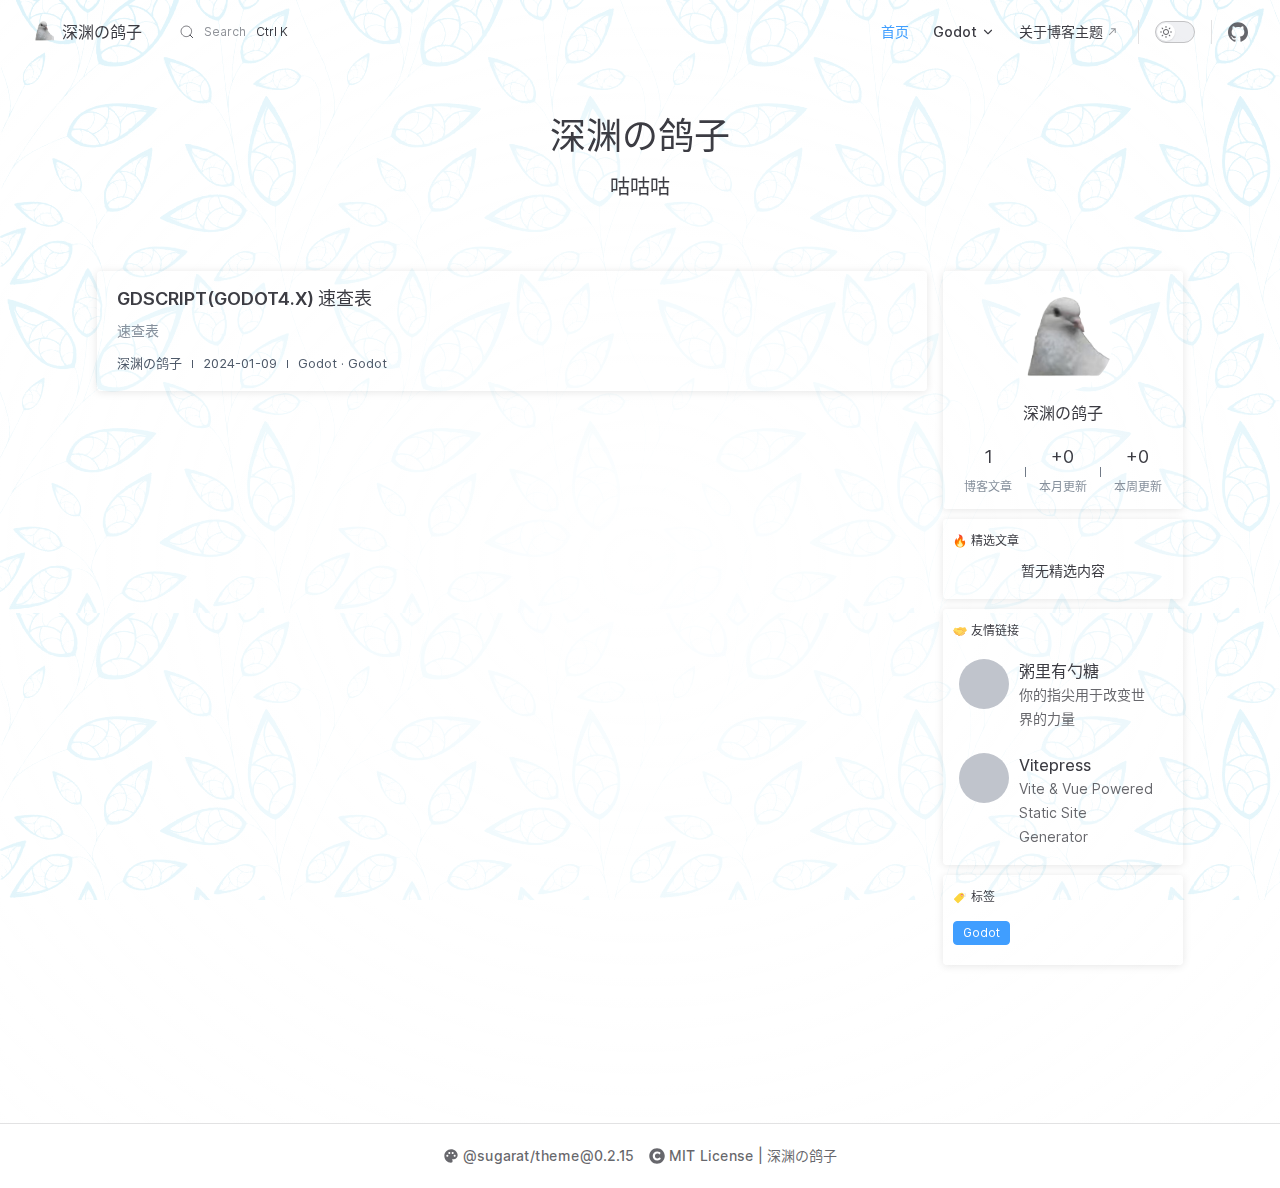
==== commit c6dcfff9: "Deploy vitepress to GitHub Pages" ====
--- a/index.html
+++ b/index.html
@@ -8,10 +8,10 @@
     <meta name="generator" content="VitePress v1.0.0-rc.35">
     <link rel="preload stylesheet" href="/assets/style.roAucOJr.css" as="style">
     
-    <script type="module" src="/assets/app.e_OuPO77.js"></script>
+    <script type="module" src="/assets/app.b5T8WYJV.js"></script>
     <link rel="preload" href="/assets/inter-roman-latin.bvIUbFQP.woff2" as="font" type="font/woff2" crossorigin="">
     <link rel="modulepreload" href="/assets/chunks/framework.79SMDegS.js">
-    <link rel="modulepreload" href="/assets/chunks/theme.5xmVMKML.js">
+    <link rel="modulepreload" href="/assets/chunks/theme.uQA8MFdN.js">
     <link rel="modulepreload" href="/assets/index.md.FGDZoh2l.lean.js">
     <link rel="icon" href="/favicon.ico">
     <script id="check-dark-mode">(()=>{const e=localStorage.getItem("vitepress-theme-appearance")||"auto",a=window.matchMedia("(prefers-color-scheme: dark)").matches;(!e||e==="auto"?a:e==="dark")&&document.documentElement.classList.add("dark")})();</script>
@@ -19,7 +19,7 @@
     <script>import("/pagefind/pagefind.js").then(i=>{window.__pagefind__=i,i.init()}).catch(()=>{});</script>
   </head>
   <body><!--v-if--><!--teleport anchor-->
-    <div id="app"><div class="Layout" data-v-6cb6df58 data-v-2c471689><!--[--><!--[--><!--]--><!----><!--[--><div style="display:none;" class="theme-blog-popover" data-pagefind-ignore="all" data-v-e66abc54><div class="header" data-v-e66abc54><div class="title-wrapper" data-v-e66abc54><i class="el-icon" style="font-size:20px;" data-v-e66abc54><!--[--><svg xmlns="http://www.w3.org/2000/svg" viewBox="0 0 1024 1024" data-v-e66abc54><path fill="currentColor" d="M288 128h608L736 384l160 256H288v320h-96V64h96z"></path></svg><!--]--></i><span class="title" data-v-e66abc54></span></div><i class="el-icon close-icon" style="font-size:20px;" data-v-e66abc54><!--[--><svg xmlns="http://www.w3.org/2000/svg" viewBox="0 0 1024 1024" data-v-e66abc54><path fill="currentColor" d="M512 64a448 448 0 1 1 0 896 448 448 0 0 1 0-896m0 393.664L407.936 353.6a38.4 38.4 0 1 0-54.336 54.336L457.664 512 353.6 616.064a38.4 38.4 0 1 0 54.336 54.336L512 566.336 616.064 670.4a38.4 38.4 0 1 0 54.336-54.336L566.336 512 670.4 407.936a38.4 38.4 0 1 0-54.336-54.336z"></path></svg><!--]--></i></div><!----><div class="footer content" data-v-e66abc54><!--[--><!--]--></div></div><div style="display:none;" class="theme-blog-popover-close" data-v-e66abc54><i class="el-icon" style="font-size:20px;" data-v-e66abc54><!--[--><svg xmlns="http://www.w3.org/2000/svg" viewBox="0 0 1024 1024" data-v-e66abc54><path fill="currentColor" d="M288 128h608L736 384l160 256H288v320h-96V64h96z"></path></svg><!--]--></i></div><!--]--><!--]--><!--[--><span tabindex="-1" data-v-841351fc></span><a href="#VPContent" class="VPSkipLink visually-hidden" data-v-841351fc> Skip to content </a><!--]--><!----><header class="VPNav" data-v-2c471689 data-v-44e0d005><div class="VPNavBar top" data-v-44e0d005 data-v-d85d7874><div class="wrapper" data-v-d85d7874><div class="container" data-v-d85d7874><div class="title" data-v-d85d7874><div class="VPNavBarTitle" data-v-d85d7874 data-v-394ad684><a class="title" href="/" data-v-394ad684><!--[--><!--]--><!--[--><img class="VPImage logo" src="/icon.png" alt data-v-79d2d182><!--]--><!--[-->深渊の鸽子<!--]--><!--[--><!--]--></a></div></div><div class="content" data-v-d85d7874><div class="content-body" data-v-d85d7874><!--[--><!--]--><div class="blog-search search" data-pagefind-ignore="all" data-v-d85d7874 style="--3fb90223:1;" data-v-3e38d8c7><div class="nav-search-btn-wait" data-v-3e38d8c7><svg width="14" height="14" viewBox="0 0 20 20" data-v-3e38d8c7><path d="M14.386 14.386l4.0877 4.0877-4.0877-4.0877c-2.9418 2.9419-7.7115 2.9419-10.6533 0-2.9419-2.9418-2.9419-7.7115 0-10.6533 2.9418-2.9419 7.7115-2.9419 10.6533 0 2.9419 2.9418 2.9419 7.7115 0 10.6533z" stroke="currentColor" fill="none" fill-rule="evenodd" stroke-linecap="round" stroke-linejoin="round" data-v-3e38d8c7></path></svg><span class="search-tip" data-v-3e38d8c7>Search</span><span class="metaKey" data-v-3e38d8c7> K </span></div><!--teleport start--><!--teleport end--></div><nav aria-labelledby="main-nav-aria-label" class="VPNavBarMenu menu" data-v-d85d7874 data-v-9cb54f57><span id="main-nav-aria-label" class="visually-hidden" data-v-9cb54f57>Main Navigation</span><!--[--><!--[--><a class="VPLink link VPNavBarMenuLink active" href="/" tabindex="0" data-v-9cb54f57 data-v-55d0fecd><!--[--><span data-v-55d0fecd>首页</span><!--]--></a><!--]--><!--[--><a class="VPLink link VPNavBarMenuLink" href="/godot/" tabindex="0" data-v-9cb54f57 data-v-55d0fecd><!--[--><span data-v-55d0fecd>Godot学习</span><!--]--></a><!--]--><!--[--><a class="VPLink link vp-external-link-icon VPNavBarMenuLink" href="https://github.com/ATQQ/sugar-blog" target="_blank" rel="noreferrer" tabindex="0" data-v-9cb54f57 data-v-55d0fecd><!--[--><span data-v-55d0fecd>关于博客主题</span><!--]--></a><!--]--><!--]--></nav><!----><div class="VPNavBarAppearance appearance" data-v-d85d7874 data-v-5520889b><button class="VPSwitch VPSwitchAppearance" type="button" role="switch" title="Switch to dark theme" aria-checked="false" data-v-5520889b data-v-2009fa4c data-v-def80ef5><span class="check" data-v-def80ef5><span class="icon" data-v-def80ef5><!--[--><svg xmlns="http://www.w3.org/2000/svg" aria-hidden="true" focusable="false" viewbox="0 0 24 24" class="sun" data-v-2009fa4c><path d="M12,18c-3.3,0-6-2.7-6-6s2.7-6,6-6s6,2.7,6,6S15.3,18,12,18zM12,8c-2.2,0-4,1.8-4,4c0,2.2,1.8,4,4,4c2.2,0,4-1.8,4-4C16,9.8,14.2,8,12,8z"></path><path d="M12,4c-0.6,0-1-0.4-1-1V1c0-0.6,0.4-1,1-1s1,0.4,1,1v2C13,3.6,12.6,4,12,4z"></path><path d="M12,24c-0.6,0-1-0.4-1-1v-2c0-0.6,0.4-1,1-1s1,0.4,1,1v2C13,23.6,12.6,24,12,24z"></path><path d="M5.6,6.6c-0.3,0-0.5-0.1-0.7-0.3L3.5,4.9c-0.4-0.4-0.4-1,0-1.4s1-0.4,1.4,0l1.4,1.4c0.4,0.4,0.4,1,0,1.4C6.2,6.5,5.9,6.6,5.6,6.6z"></path><path d="M19.8,20.8c-0.3,0-0.5-0.1-0.7-0.3l-1.4-1.4c-0.4-0.4-0.4-1,0-1.4s1-0.4,1.4,0l1.4,1.4c0.4,0.4,0.4,1,0,1.4C20.3,20.7,20,20.8,19.8,20.8z"></path><path d="M3,13H1c-0.6,0-1-0.4-1-1s0.4-1,1-1h2c0.6,0,1,0.4,1,1S3.6,13,3,13z"></path><path d="M23,13h-2c-0.6,0-1-0.4-1-1s0.4-1,1-1h2c0.6,0,1,0.4,1,1S23.6,13,23,13z"></path><path d="M4.2,20.8c-0.3,0-0.5-0.1-0.7-0.3c-0.4-0.4-0.4-1,0-1.4l1.4-1.4c0.4-0.4,1-0.4,1.4,0s0.4,1,0,1.4l-1.4,1.4C4.7,20.7,4.5,20.8,4.2,20.8z"></path><path d="M18.4,6.6c-0.3,0-0.5-0.1-0.7-0.3c-0.4-0.4-0.4-1,0-1.4l1.4-1.4c0.4-0.4,1-0.4,1.4,0s0.4,1,0,1.4l-1.4,1.4C18.9,6.5,18.6,6.6,18.4,6.6z"></path></svg><svg xmlns="http://www.w3.org/2000/svg" aria-hidden="true" focusable="false" viewbox="0 0 24 24" class="moon" data-v-2009fa4c><path d="M12.1,22c-0.3,0-0.6,0-0.9,0c-5.5-0.5-9.5-5.4-9-10.9c0.4-4.8,4.2-8.6,9-9c0.4,0,0.8,0.2,1,0.5c0.2,0.3,0.2,0.8-0.1,1.1c-2,2.7-1.4,6.4,1.3,8.4c2.1,1.6,5,1.6,7.1,0c0.3-0.2,0.7-0.3,1.1-0.1c0.3,0.2,0.5,0.6,0.5,1c-0.2,2.7-1.5,5.1-3.6,6.8C16.6,21.2,14.4,22,12.1,22zM9.3,4.4c-2.9,1-5,3.6-5.2,6.8c-0.4,4.4,2.8,8.3,7.2,8.7c2.1,0.2,4.2-0.4,5.8-1.8c1.1-0.9,1.9-2.1,2.4-3.4c-2.5,0.9-5.3,0.5-7.5-1.1C9.2,11.4,8.1,7.7,9.3,4.4z"></path></svg><!--]--></span></span></button></div><div class="VPSocialLinks VPNavBarSocialLinks social-links" data-v-d85d7874 data-v-bcf101ce data-v-e5832fcd><!--[--><a class="VPSocialLink no-icon" href="https://github.com/ZerxZ" aria-label="github" target="_blank" rel="noopener" data-v-e5832fcd data-v-bf8a2409><svg role="img" viewBox="0 0 24 24" xmlns="http://www.w3.org/2000/svg"><title>GitHub</title><path d="M12 .297c-6.63 0-12 5.373-12 12 0 5.303 3.438 9.8 8.205 11.385.6.113.82-.258.82-.577 0-.285-.01-1.04-.015-2.04-3.338.724-4.042-1.61-4.042-1.61C4.422 18.07 3.633 17.7 3.633 17.7c-1.087-.744.084-.729.084-.729 1.205.084 1.838 1.236 1.838 1.236 1.07 1.835 2.809 1.305 3.495.998.108-.776.417-1.305.76-1.605-2.665-.3-5.466-1.332-5.466-5.93 0-1.31.465-2.38 1.235-3.22-.135-.303-.54-1.523.105-3.176 0 0 1.005-.322 3.3 1.23.96-.267 1.98-.399 3-.405 1.02.006 2.04.138 3 .405 2.28-1.552 3.285-1.23 3.285-1.23.645 1.653.24 2.873.12 3.176.765.84 1.23 1.91 1.23 3.22 0 4.61-2.805 5.625-5.475 5.92.42.36.81 1.096.81 2.22 0 1.606-.015 2.896-.015 3.286 0 .315.21.69.825.57C20.565 22.092 24 17.592 24 12.297c0-6.627-5.373-12-12-12"/></svg></a><!--]--></div><div class="VPFlyout VPNavBarExtra extra" data-v-d85d7874 data-v-30d907c8 data-v-682f1e74><button type="button" class="button" aria-haspopup="true" aria-expanded="false" aria-label="extra navigation" data-v-682f1e74><svg xmlns="http://www.w3.org/2000/svg" aria-hidden="true" focusable="false" viewbox="0 0 24 24" class="icon" data-v-682f1e74><circle cx="12" cy="12" r="2"></circle><circle cx="19" cy="12" r="2"></circle><circle cx="5" cy="12" r="2"></circle></svg></button><div class="menu" data-v-682f1e74><div class="VPMenu" data-v-682f1e74 data-v-87f3520f><!----><!--[--><!--[--><!----><div class="group" data-v-30d907c8><div class="item appearance" data-v-30d907c8><p class="label" data-v-30d907c8>Appearance</p><div class="appearance-action" data-v-30d907c8><button class="VPSwitch VPSwitchAppearance" type="button" role="switch" title="Switch to dark theme" aria-checked="false" data-v-30d907c8 data-v-2009fa4c data-v-def80ef5><span class="check" data-v-def80ef5><span class="icon" data-v-def80ef5><!--[--><svg xmlns="http://www.w3.org/2000/svg" aria-hidden="true" focusable="false" viewbox="0 0 24 24" class="sun" data-v-2009fa4c><path d="M12,18c-3.3,0-6-2.7-6-6s2.7-6,6-6s6,2.7,6,6S15.3,18,12,18zM12,8c-2.2,0-4,1.8-4,4c0,2.2,1.8,4,4,4c2.2,0,4-1.8,4-4C16,9.8,14.2,8,12,8z"></path><path d="M12,4c-0.6,0-1-0.4-1-1V1c0-0.6,0.4-1,1-1s1,0.4,1,1v2C13,3.6,12.6,4,12,4z"></path><path d="M12,24c-0.6,0-1-0.4-1-1v-2c0-0.6,0.4-1,1-1s1,0.4,1,1v2C13,23.6,12.6,24,12,24z"></path><path d="M5.6,6.6c-0.3,0-0.5-0.1-0.7-0.3L3.5,4.9c-0.4-0.4-0.4-1,0-1.4s1-0.4,1.4,0l1.4,1.4c0.4,0.4,0.4,1,0,1.4C6.2,6.5,5.9,6.6,5.6,6.6z"></path><path d="M19.8,20.8c-0.3,0-0.5-0.1-0.7-0.3l-1.4-1.4c-0.4-0.4-0.4-1,0-1.4s1-0.4,1.4,0l1.4,1.4c0.4,0.4,0.4,1,0,1.4C20.3,20.7,20,20.8,19.8,20.8z"></path><path d="M3,13H1c-0.6,0-1-0.4-1-1s0.4-1,1-1h2c0.6,0,1,0.4,1,1S3.6,13,3,13z"></path><path d="M23,13h-2c-0.6,0-1-0.4-1-1s0.4-1,1-1h2c0.6,0,1,0.4,1,1S23.6,13,23,13z"></path><path d="M4.2,20.8c-0.3,0-0.5-0.1-0.7-0.3c-0.4-0.4-0.4-1,0-1.4l1.4-1.4c0.4-0.4,1-0.4,1.4,0s0.4,1,0,1.4l-1.4,1.4C4.7,20.7,4.5,20.8,4.2,20.8z"></path><path d="M18.4,6.6c-0.3,0-0.5-0.1-0.7-0.3c-0.4-0.4-0.4-1,0-1.4l1.4-1.4c0.4-0.4,1-0.4,1.4,0s0.4,1,0,1.4l-1.4,1.4C18.9,6.5,18.6,6.6,18.4,6.6z"></path></svg><svg xmlns="http://www.w3.org/2000/svg" aria-hidden="true" focusable="false" viewbox="0 0 24 24" class="moon" data-v-2009fa4c><path d="M12.1,22c-0.3,0-0.6,0-0.9,0c-5.5-0.5-9.5-5.4-9-10.9c0.4-4.8,4.2-8.6,9-9c0.4,0,0.8,0.2,1,0.5c0.2,0.3,0.2,0.8-0.1,1.1c-2,2.7-1.4,6.4,1.3,8.4c2.1,1.6,5,1.6,7.1,0c0.3-0.2,0.7-0.3,1.1-0.1c0.3,0.2,0.5,0.6,0.5,1c-0.2,2.7-1.5,5.1-3.6,6.8C16.6,21.2,14.4,22,12.1,22zM9.3,4.4c-2.9,1-5,3.6-5.2,6.8c-0.4,4.4,2.8,8.3,7.2,8.7c2.1,0.2,4.2-0.4,5.8-1.8c1.1-0.9,1.9-2.1,2.4-3.4c-2.5,0.9-5.3,0.5-7.5-1.1C9.2,11.4,8.1,7.7,9.3,4.4z"></path></svg><!--]--></span></span></button></div></div></div><div class="group" data-v-30d907c8><div class="item social-links" data-v-30d907c8><div class="VPSocialLinks social-links-list" data-v-30d907c8 data-v-e5832fcd><!--[--><a class="VPSocialLink no-icon" href="https://github.com/ZerxZ" aria-label="github" target="_blank" rel="noopener" data-v-e5832fcd data-v-bf8a2409><svg role="img" viewBox="0 0 24 24" xmlns="http://www.w3.org/2000/svg"><title>GitHub</title><path d="M12 .297c-6.63 0-12 5.373-12 12 0 5.303 3.438 9.8 8.205 11.385.6.113.82-.258.82-.577 0-.285-.01-1.04-.015-2.04-3.338.724-4.042-1.61-4.042-1.61C4.422 18.07 3.633 17.7 3.633 17.7c-1.087-.744.084-.729.084-.729 1.205.084 1.838 1.236 1.838 1.236 1.07 1.835 2.809 1.305 3.495.998.108-.776.417-1.305.76-1.605-2.665-.3-5.466-1.332-5.466-5.93 0-1.31.465-2.38 1.235-3.22-.135-.303-.54-1.523.105-3.176 0 0 1.005-.322 3.3 1.23.96-.267 1.98-.399 3-.405 1.02.006 2.04.138 3 .405 2.28-1.552 3.285-1.23 3.285-1.23.645 1.653.24 2.873.12 3.176.765.84 1.23 1.91 1.23 3.22 0 4.61-2.805 5.625-5.475 5.92.42.36.81 1.096.81 2.22 0 1.606-.015 2.896-.015 3.286 0 .315.21.69.825.57C20.565 22.092 24 17.592 24 12.297c0-6.627-5.373-12-12-12"/></svg></a><!--]--></div></div></div><!--]--><!--]--></div></div></div><!--[--><!--]--><button type="button" class="VPNavBarHamburger hamburger" aria-label="mobile navigation" aria-expanded="false" aria-controls="VPNavScreen" data-v-d85d7874 data-v-78a7b0d0><span class="container" data-v-78a7b0d0><span class="top" data-v-78a7b0d0></span><span class="middle" data-v-78a7b0d0></span><span class="bottom" data-v-78a7b0d0></span></span></button></div></div></div></div><div class="divider" data-v-d85d7874><div class="divider-line" data-v-d85d7874></div></div></div><!----></header><!----><!----><div class="VPContent is-home" id="VPContent" data-pagefind-body data-v-2c471689 data-v-b9872a39><div class="VPHome" data-v-b9872a39 data-v-8cdea095><!--[--><!--[--><!--[--><!--[--><!--]--><div class="home" data-v-6cb6df58><div style="display:none;" class="blog-home-header-avatar" data-v-6cb6df58 data-v-f68d85dd><img src="/icon.png" alt="avatar" data-v-f68d85dd></div><div class="header-banner" data-v-6cb6df58><div data-v-6cb6df58 data-v-cd09ea1a><h1 data-v-cd09ea1a><span class="name" data-v-cd09ea1a>深渊の鸽子</span><span style="display:none;" class="motto" data-v-cd09ea1a></span></h1><div class="inspiring-wrapper" data-v-cd09ea1a><h2 style="display:none;" data-v-cd09ea1a></h2></div></div></div><div class="content-wrapper" data-v-6cb6df58><div class="blog-list-wrapper" data-v-6cb6df58><!--[--><ul data-pagefind-ignore="all" data-v-34f8e0ad><!--[--><li data-v-34f8e0ad><a class="blog-item" href="/godot/index" data-v-34f8e0ad data-v-5d071fa2><!----><!----><div class="info-container" data-v-5d071fa2><div class="info-part" data-v-5d071fa2><p class="title" data-v-5d071fa2>GDSCRIPT4 速查表</p><p class="description" data-v-5d071fa2>速查表</p><!----><div class="badge-list" data-v-5d071fa2><span class="split" data-v-5d071fa2>深渊の鸽子</span><span class="split" data-v-5d071fa2>1分钟前</span><span class="split" data-v-5d071fa2>Godot · Godot</span></div></div><!----></div><!----></a></li><!--]--></ul><!----><!--]--></div><div class="blog-info-wrapper" data-v-6cb6df58><div class="blog-info" data-pagefind-ignore="all" data-v-6cb6df58 data-v-0e6c7f38><!--[--><!----><div class="card" data-v-a3b04594><div class="blog-author" data-v-a3b04594 data-v-031e3442><img src="/icon.png" alt="avatar" data-v-031e3442><p data-v-031e3442>深渊の鸽子</p></div><div class="overview-data" data-v-a3b04594><div class="overview-item" data-v-a3b04594><span class="count" data-v-a3b04594>1</span><span class="label" data-v-a3b04594>博客文章</span></div><div class="split" data-v-a3b04594></div><div class="overview-item" data-v-a3b04594><span class="count" data-v-a3b04594>+1</span><span class="label" data-v-a3b04594>本月更新</span></div><div class="split" data-v-a3b04594></div><div class="overview-item" data-v-a3b04594><span class="count" data-v-a3b04594>+1</span><span class="label" data-v-a3b04594>本周更新</span></div></div></div><!--]--><div class="card recommend" data-pagefind-ignore="all" data-v-0e6c7f38 data-v-8009253d><div class="card-header" data-v-8009253d><span class="title" data-v-8009253d><span class="svg-icon"><svg viewBox="0 0 128 128" xmlns="http://www.w3.org/2000/svg">
+    <div id="app"><div class="Layout" data-v-6cb6df58 data-v-2c471689><!--[--><!--[--><!--]--><!----><!--[--><div style="display:none;" class="theme-blog-popover" data-pagefind-ignore="all" data-v-e66abc54><div class="header" data-v-e66abc54><div class="title-wrapper" data-v-e66abc54><i class="el-icon" style="font-size:20px;" data-v-e66abc54><!--[--><svg xmlns="http://www.w3.org/2000/svg" viewBox="0 0 1024 1024" data-v-e66abc54><path fill="currentColor" d="M288 128h608L736 384l160 256H288v320h-96V64h96z"></path></svg><!--]--></i><span class="title" data-v-e66abc54></span></div><i class="el-icon close-icon" style="font-size:20px;" data-v-e66abc54><!--[--><svg xmlns="http://www.w3.org/2000/svg" viewBox="0 0 1024 1024" data-v-e66abc54><path fill="currentColor" d="M512 64a448 448 0 1 1 0 896 448 448 0 0 1 0-896m0 393.664L407.936 353.6a38.4 38.4 0 1 0-54.336 54.336L457.664 512 353.6 616.064a38.4 38.4 0 1 0 54.336 54.336L512 566.336 616.064 670.4a38.4 38.4 0 1 0 54.336-54.336L566.336 512 670.4 407.936a38.4 38.4 0 1 0-54.336-54.336z"></path></svg><!--]--></i></div><!----><div class="footer content" data-v-e66abc54><!--[--><!--]--></div></div><div style="display:none;" class="theme-blog-popover-close" data-v-e66abc54><i class="el-icon" style="font-size:20px;" data-v-e66abc54><!--[--><svg xmlns="http://www.w3.org/2000/svg" viewBox="0 0 1024 1024" data-v-e66abc54><path fill="currentColor" d="M288 128h608L736 384l160 256H288v320h-96V64h96z"></path></svg><!--]--></i></div><!--]--><!--]--><!--[--><span tabindex="-1" data-v-841351fc></span><a href="#VPContent" class="VPSkipLink visually-hidden" data-v-841351fc> Skip to content </a><!--]--><!----><header class="VPNav" data-v-2c471689 data-v-44e0d005><div class="VPNavBar top" data-v-44e0d005 data-v-d85d7874><div class="wrapper" data-v-d85d7874><div class="container" data-v-d85d7874><div class="title" data-v-d85d7874><div class="VPNavBarTitle" data-v-d85d7874 data-v-394ad684><a class="title" href="/" data-v-394ad684><!--[--><!--]--><!--[--><img class="VPImage logo" src="/icon.png" alt data-v-79d2d182><!--]--><!--[-->深渊の鸽子<!--]--><!--[--><!--]--></a></div></div><div class="content" data-v-d85d7874><div class="content-body" data-v-d85d7874><!--[--><!--]--><div class="blog-search search" data-pagefind-ignore="all" data-v-d85d7874 style="--3fb90223:1;" data-v-3e38d8c7><div class="nav-search-btn-wait" data-v-3e38d8c7><svg width="14" height="14" viewBox="0 0 20 20" data-v-3e38d8c7><path d="M14.386 14.386l4.0877 4.0877-4.0877-4.0877c-2.9418 2.9419-7.7115 2.9419-10.6533 0-2.9419-2.9418-2.9419-7.7115 0-10.6533 2.9418-2.9419 7.7115-2.9419 10.6533 0 2.9419 2.9418 2.9419 7.7115 0 10.6533z" stroke="currentColor" fill="none" fill-rule="evenodd" stroke-linecap="round" stroke-linejoin="round" data-v-3e38d8c7></path></svg><span class="search-tip" data-v-3e38d8c7>Search</span><span class="metaKey" data-v-3e38d8c7> K </span></div><!--teleport start--><!--teleport end--></div><nav aria-labelledby="main-nav-aria-label" class="VPNavBarMenu menu" data-v-d85d7874 data-v-9cb54f57><span id="main-nav-aria-label" class="visually-hidden" data-v-9cb54f57>Main Navigation</span><!--[--><!--[--><a class="VPLink link VPNavBarMenuLink active" href="/" tabindex="0" data-v-9cb54f57 data-v-55d0fecd><!--[--><span data-v-55d0fecd>首页</span><!--]--></a><!--]--><!--[--><div class="VPFlyout VPNavBarMenuGroup" data-v-9cb54f57 data-v-682f1e74><button type="button" class="button" aria-haspopup="true" aria-expanded="false" data-v-682f1e74><span class="text" data-v-682f1e74><!----><span data-v-682f1e74>Godot</span><svg xmlns="http://www.w3.org/2000/svg" aria-hidden="true" focusable="false" viewbox="0 0 24 24" class="text-icon" data-v-682f1e74><path d="M12,16c-0.3,0-0.5-0.1-0.7-0.3l-6-6c-0.4-0.4-0.4-1,0-1.4s1-0.4,1.4,0l5.3,5.3l5.3-5.3c0.4-0.4,1-0.4,1.4,0s0.4,1,0,1.4l-6,6C12.5,15.9,12.3,16,12,16z"></path></svg></span></button><div class="menu" data-v-682f1e74><div class="VPMenu" data-v-682f1e74 data-v-87f3520f><div class="items" data-v-87f3520f><!--[--><!--[--><div class="VPMenuLink" data-v-87f3520f data-v-962cd572><a class="VPLink link" href="/godot/" data-v-962cd572><!--[-->GDScript(Godot 4.x)速查表<!--]--></a></div><!--]--><!--[--><div class="VPMenuLink" data-v-87f3520f data-v-962cd572><a class="VPLink link vp-external-link-icon" href="https://reimenn.github.io/MyGDSciprtBook/" target="_blank" rel="noreferrer" data-v-962cd572><!--[-->GDScript零基础图文入门<!--]--></a></div><!--]--><!--]--></div><!--[--><!--]--></div></div></div><!--]--><!--[--><a class="VPLink link vp-external-link-icon VPNavBarMenuLink" href="https://github.com/ATQQ/sugar-blog" target="_blank" rel="noreferrer" tabindex="0" data-v-9cb54f57 data-v-55d0fecd><!--[--><span data-v-55d0fecd>关于博客主题</span><!--]--></a><!--]--><!--]--></nav><!----><div class="VPNavBarAppearance appearance" data-v-d85d7874 data-v-5520889b><button class="VPSwitch VPSwitchAppearance" type="button" role="switch" title="Switch to dark theme" aria-checked="false" data-v-5520889b data-v-2009fa4c data-v-def80ef5><span class="check" data-v-def80ef5><span class="icon" data-v-def80ef5><!--[--><svg xmlns="http://www.w3.org/2000/svg" aria-hidden="true" focusable="false" viewbox="0 0 24 24" class="sun" data-v-2009fa4c><path d="M12,18c-3.3,0-6-2.7-6-6s2.7-6,6-6s6,2.7,6,6S15.3,18,12,18zM12,8c-2.2,0-4,1.8-4,4c0,2.2,1.8,4,4,4c2.2,0,4-1.8,4-4C16,9.8,14.2,8,12,8z"></path><path d="M12,4c-0.6,0-1-0.4-1-1V1c0-0.6,0.4-1,1-1s1,0.4,1,1v2C13,3.6,12.6,4,12,4z"></path><path d="M12,24c-0.6,0-1-0.4-1-1v-2c0-0.6,0.4-1,1-1s1,0.4,1,1v2C13,23.6,12.6,24,12,24z"></path><path d="M5.6,6.6c-0.3,0-0.5-0.1-0.7-0.3L3.5,4.9c-0.4-0.4-0.4-1,0-1.4s1-0.4,1.4,0l1.4,1.4c0.4,0.4,0.4,1,0,1.4C6.2,6.5,5.9,6.6,5.6,6.6z"></path><path d="M19.8,20.8c-0.3,0-0.5-0.1-0.7-0.3l-1.4-1.4c-0.4-0.4-0.4-1,0-1.4s1-0.4,1.4,0l1.4,1.4c0.4,0.4,0.4,1,0,1.4C20.3,20.7,20,20.8,19.8,20.8z"></path><path d="M3,13H1c-0.6,0-1-0.4-1-1s0.4-1,1-1h2c0.6,0,1,0.4,1,1S3.6,13,3,13z"></path><path d="M23,13h-2c-0.6,0-1-0.4-1-1s0.4-1,1-1h2c0.6,0,1,0.4,1,1S23.6,13,23,13z"></path><path d="M4.2,20.8c-0.3,0-0.5-0.1-0.7-0.3c-0.4-0.4-0.4-1,0-1.4l1.4-1.4c0.4-0.4,1-0.4,1.4,0s0.4,1,0,1.4l-1.4,1.4C4.7,20.7,4.5,20.8,4.2,20.8z"></path><path d="M18.4,6.6c-0.3,0-0.5-0.1-0.7-0.3c-0.4-0.4-0.4-1,0-1.4l1.4-1.4c0.4-0.4,1-0.4,1.4,0s0.4,1,0,1.4l-1.4,1.4C18.9,6.5,18.6,6.6,18.4,6.6z"></path></svg><svg xmlns="http://www.w3.org/2000/svg" aria-hidden="true" focusable="false" viewbox="0 0 24 24" class="moon" data-v-2009fa4c><path d="M12.1,22c-0.3,0-0.6,0-0.9,0c-5.5-0.5-9.5-5.4-9-10.9c0.4-4.8,4.2-8.6,9-9c0.4,0,0.8,0.2,1,0.5c0.2,0.3,0.2,0.8-0.1,1.1c-2,2.7-1.4,6.4,1.3,8.4c2.1,1.6,5,1.6,7.1,0c0.3-0.2,0.7-0.3,1.1-0.1c0.3,0.2,0.5,0.6,0.5,1c-0.2,2.7-1.5,5.1-3.6,6.8C16.6,21.2,14.4,22,12.1,22zM9.3,4.4c-2.9,1-5,3.6-5.2,6.8c-0.4,4.4,2.8,8.3,7.2,8.7c2.1,0.2,4.2-0.4,5.8-1.8c1.1-0.9,1.9-2.1,2.4-3.4c-2.5,0.9-5.3,0.5-7.5-1.1C9.2,11.4,8.1,7.7,9.3,4.4z"></path></svg><!--]--></span></span></button></div><div class="VPSocialLinks VPNavBarSocialLinks social-links" data-v-d85d7874 data-v-bcf101ce data-v-e5832fcd><!--[--><a class="VPSocialLink no-icon" href="https://github.com/ZerxZ" aria-label="github" target="_blank" rel="noopener" data-v-e5832fcd data-v-bf8a2409><svg role="img" viewBox="0 0 24 24" xmlns="http://www.w3.org/2000/svg"><title>GitHub</title><path d="M12 .297c-6.63 0-12 5.373-12 12 0 5.303 3.438 9.8 8.205 11.385.6.113.82-.258.82-.577 0-.285-.01-1.04-.015-2.04-3.338.724-4.042-1.61-4.042-1.61C4.422 18.07 3.633 17.7 3.633 17.7c-1.087-.744.084-.729.084-.729 1.205.084 1.838 1.236 1.838 1.236 1.07 1.835 2.809 1.305 3.495.998.108-.776.417-1.305.76-1.605-2.665-.3-5.466-1.332-5.466-5.93 0-1.31.465-2.38 1.235-3.22-.135-.303-.54-1.523.105-3.176 0 0 1.005-.322 3.3 1.23.96-.267 1.98-.399 3-.405 1.02.006 2.04.138 3 .405 2.28-1.552 3.285-1.23 3.285-1.23.645 1.653.24 2.873.12 3.176.765.84 1.23 1.91 1.23 3.22 0 4.61-2.805 5.625-5.475 5.92.42.36.81 1.096.81 2.22 0 1.606-.015 2.896-.015 3.286 0 .315.21.69.825.57C20.565 22.092 24 17.592 24 12.297c0-6.627-5.373-12-12-12"/></svg></a><!--]--></div><div class="VPFlyout VPNavBarExtra extra" data-v-d85d7874 data-v-30d907c8 data-v-682f1e74><button type="button" class="button" aria-haspopup="true" aria-expanded="false" aria-label="extra navigation" data-v-682f1e74><svg xmlns="http://www.w3.org/2000/svg" aria-hidden="true" focusable="false" viewbox="0 0 24 24" class="icon" data-v-682f1e74><circle cx="12" cy="12" r="2"></circle><circle cx="19" cy="12" r="2"></circle><circle cx="5" cy="12" r="2"></circle></svg></button><div class="menu" data-v-682f1e74><div class="VPMenu" data-v-682f1e74 data-v-87f3520f><!----><!--[--><!--[--><!----><div class="group" data-v-30d907c8><div class="item appearance" data-v-30d907c8><p class="label" data-v-30d907c8>Appearance</p><div class="appearance-action" data-v-30d907c8><button class="VPSwitch VPSwitchAppearance" type="button" role="switch" title="Switch to dark theme" aria-checked="false" data-v-30d907c8 data-v-2009fa4c data-v-def80ef5><span class="check" data-v-def80ef5><span class="icon" data-v-def80ef5><!--[--><svg xmlns="http://www.w3.org/2000/svg" aria-hidden="true" focusable="false" viewbox="0 0 24 24" class="sun" data-v-2009fa4c><path d="M12,18c-3.3,0-6-2.7-6-6s2.7-6,6-6s6,2.7,6,6S15.3,18,12,18zM12,8c-2.2,0-4,1.8-4,4c0,2.2,1.8,4,4,4c2.2,0,4-1.8,4-4C16,9.8,14.2,8,12,8z"></path><path d="M12,4c-0.6,0-1-0.4-1-1V1c0-0.6,0.4-1,1-1s1,0.4,1,1v2C13,3.6,12.6,4,12,4z"></path><path d="M12,24c-0.6,0-1-0.4-1-1v-2c0-0.6,0.4-1,1-1s1,0.4,1,1v2C13,23.6,12.6,24,12,24z"></path><path d="M5.6,6.6c-0.3,0-0.5-0.1-0.7-0.3L3.5,4.9c-0.4-0.4-0.4-1,0-1.4s1-0.4,1.4,0l1.4,1.4c0.4,0.4,0.4,1,0,1.4C6.2,6.5,5.9,6.6,5.6,6.6z"></path><path d="M19.8,20.8c-0.3,0-0.5-0.1-0.7-0.3l-1.4-1.4c-0.4-0.4-0.4-1,0-1.4s1-0.4,1.4,0l1.4,1.4c0.4,0.4,0.4,1,0,1.4C20.3,20.7,20,20.8,19.8,20.8z"></path><path d="M3,13H1c-0.6,0-1-0.4-1-1s0.4-1,1-1h2c0.6,0,1,0.4,1,1S3.6,13,3,13z"></path><path d="M23,13h-2c-0.6,0-1-0.4-1-1s0.4-1,1-1h2c0.6,0,1,0.4,1,1S23.6,13,23,13z"></path><path d="M4.2,20.8c-0.3,0-0.5-0.1-0.7-0.3c-0.4-0.4-0.4-1,0-1.4l1.4-1.4c0.4-0.4,1-0.4,1.4,0s0.4,1,0,1.4l-1.4,1.4C4.7,20.7,4.5,20.8,4.2,20.8z"></path><path d="M18.4,6.6c-0.3,0-0.5-0.1-0.7-0.3c-0.4-0.4-0.4-1,0-1.4l1.4-1.4c0.4-0.4,1-0.4,1.4,0s0.4,1,0,1.4l-1.4,1.4C18.9,6.5,18.6,6.6,18.4,6.6z"></path></svg><svg xmlns="http://www.w3.org/2000/svg" aria-hidden="true" focusable="false" viewbox="0 0 24 24" class="moon" data-v-2009fa4c><path d="M12.1,22c-0.3,0-0.6,0-0.9,0c-5.5-0.5-9.5-5.4-9-10.9c0.4-4.8,4.2-8.6,9-9c0.4,0,0.8,0.2,1,0.5c0.2,0.3,0.2,0.8-0.1,1.1c-2,2.7-1.4,6.4,1.3,8.4c2.1,1.6,5,1.6,7.1,0c0.3-0.2,0.7-0.3,1.1-0.1c0.3,0.2,0.5,0.6,0.5,1c-0.2,2.7-1.5,5.1-3.6,6.8C16.6,21.2,14.4,22,12.1,22zM9.3,4.4c-2.9,1-5,3.6-5.2,6.8c-0.4,4.4,2.8,8.3,7.2,8.7c2.1,0.2,4.2-0.4,5.8-1.8c1.1-0.9,1.9-2.1,2.4-3.4c-2.5,0.9-5.3,0.5-7.5-1.1C9.2,11.4,8.1,7.7,9.3,4.4z"></path></svg><!--]--></span></span></button></div></div></div><div class="group" data-v-30d907c8><div class="item social-links" data-v-30d907c8><div class="VPSocialLinks social-links-list" data-v-30d907c8 data-v-e5832fcd><!--[--><a class="VPSocialLink no-icon" href="https://github.com/ZerxZ" aria-label="github" target="_blank" rel="noopener" data-v-e5832fcd data-v-bf8a2409><svg role="img" viewBox="0 0 24 24" xmlns="http://www.w3.org/2000/svg"><title>GitHub</title><path d="M12 .297c-6.63 0-12 5.373-12 12 0 5.303 3.438 9.8 8.205 11.385.6.113.82-.258.82-.577 0-.285-.01-1.04-.015-2.04-3.338.724-4.042-1.61-4.042-1.61C4.422 18.07 3.633 17.7 3.633 17.7c-1.087-.744.084-.729.084-.729 1.205.084 1.838 1.236 1.838 1.236 1.07 1.835 2.809 1.305 3.495.998.108-.776.417-1.305.76-1.605-2.665-.3-5.466-1.332-5.466-5.93 0-1.31.465-2.38 1.235-3.22-.135-.303-.54-1.523.105-3.176 0 0 1.005-.322 3.3 1.23.96-.267 1.98-.399 3-.405 1.02.006 2.04.138 3 .405 2.28-1.552 3.285-1.23 3.285-1.23.645 1.653.24 2.873.12 3.176.765.84 1.23 1.91 1.23 3.22 0 4.61-2.805 5.625-5.475 5.92.42.36.81 1.096.81 2.22 0 1.606-.015 2.896-.015 3.286 0 .315.21.69.825.57C20.565 22.092 24 17.592 24 12.297c0-6.627-5.373-12-12-12"/></svg></a><!--]--></div></div></div><!--]--><!--]--></div></div></div><!--[--><!--]--><button type="button" class="VPNavBarHamburger hamburger" aria-label="mobile navigation" aria-expanded="false" aria-controls="VPNavScreen" data-v-d85d7874 data-v-78a7b0d0><span class="container" data-v-78a7b0d0><span class="top" data-v-78a7b0d0></span><span class="middle" data-v-78a7b0d0></span><span class="bottom" data-v-78a7b0d0></span></span></button></div></div></div></div><div class="divider" data-v-d85d7874><div class="divider-line" data-v-d85d7874></div></div></div><!----></header><!----><!----><div class="VPContent is-home" id="VPContent" data-pagefind-body data-v-2c471689 data-v-b9872a39><div class="VPHome" data-v-b9872a39 data-v-8cdea095><!--[--><!--[--><!--[--><!--[--><!--]--><div class="home" data-v-6cb6df58><div style="display:none;" class="blog-home-header-avatar" data-v-6cb6df58 data-v-f68d85dd><img src="/icon.png" alt="avatar" data-v-f68d85dd></div><div class="header-banner" data-v-6cb6df58><div data-v-6cb6df58 data-v-cd09ea1a><h1 data-v-cd09ea1a><span class="name" data-v-cd09ea1a>深渊の鸽子</span><span style="display:none;" class="motto" data-v-cd09ea1a></span></h1><div class="inspiring-wrapper" data-v-cd09ea1a><h2 style="display:none;" data-v-cd09ea1a></h2></div></div></div><div class="content-wrapper" data-v-6cb6df58><div class="blog-list-wrapper" data-v-6cb6df58><!--[--><ul data-pagefind-ignore="all" data-v-34f8e0ad><!--[--><li data-v-34f8e0ad><a class="blog-item" href="/godot/index" data-v-34f8e0ad data-v-5d071fa2><!----><!----><div class="info-container" data-v-5d071fa2><div class="info-part" data-v-5d071fa2><p class="title" data-v-5d071fa2>GDSCRIPT(GODOT4.X) 速查表</p><p class="description" data-v-5d071fa2>速查表</p><!----><div class="badge-list" data-v-5d071fa2><span class="split" data-v-5d071fa2>深渊の鸽子</span><span class="split" data-v-5d071fa2>1分钟前</span><span class="split" data-v-5d071fa2>Godot · Godot</span></div></div><!----></div><!----></a></li><!--]--></ul><!----><!--]--></div><div class="blog-info-wrapper" data-v-6cb6df58><div class="blog-info" data-pagefind-ignore="all" data-v-6cb6df58 data-v-0e6c7f38><!--[--><!----><div class="card" data-v-a3b04594><div class="blog-author" data-v-a3b04594 data-v-031e3442><img src="/icon.png" alt="avatar" data-v-031e3442><p data-v-031e3442>深渊の鸽子</p></div><div class="overview-data" data-v-a3b04594><div class="overview-item" data-v-a3b04594><span class="count" data-v-a3b04594>1</span><span class="label" data-v-a3b04594>博客文章</span></div><div class="split" data-v-a3b04594></div><div class="overview-item" data-v-a3b04594><span class="count" data-v-a3b04594>+1</span><span class="label" data-v-a3b04594>本月更新</span></div><div class="split" data-v-a3b04594></div><div class="overview-item" data-v-a3b04594><span class="count" data-v-a3b04594>+1</span><span class="label" data-v-a3b04594>本周更新</span></div></div></div><!--]--><div class="card recommend" data-pagefind-ignore="all" data-v-0e6c7f38 data-v-8009253d><div class="card-header" data-v-8009253d><span class="title" data-v-8009253d><span class="svg-icon"><svg viewBox="0 0 128 128" xmlns="http://www.w3.org/2000/svg">
 <radialGradient id="notoFire0" cx="68.884" cy="124.296" r="70.587" gradientTransform="matrix(-1 -.00434 -.00713 1.6408 131.986 -79.345)" gradientUnits="userSpaceOnUse">
     <stop offset=".314" stop-color="#FF9800"/>
     <stop offset=".662" stop-color="#FF6D00"/>
@@ -42,7 +42,7 @@
 <title>主题</title>
 <path d="M12 2C6.49 2 2 6.49 2 12s4.49 10 10 10a2.5 2.5 0 0 0 2.5-2.5c0-.61-.23-1.2-.64-1.67a.528.528 0 0 1-.13-.33c0-.28.22-.5.5-.5H16c3.31 0 6-2.69 6-6c0-4.96-4.49-9-10-9zm5.5 11c-.83 0-1.5-.67-1.5-1.5s.67-1.5 1.5-1.5s1.5.67 1.5 1.5s-.67 1.5-1.5 1.5zm-3-4c-.83 0-1.5-.67-1.5-1.5S13.67 6 14.5 6s1.5.67 1.5 1.5S15.33 9 14.5 9zM5 11.5c0-.83.67-1.5 1.5-1.5s1.5.67 1.5 1.5S7.33 13 6.5 13S5 12.33 5 11.5zm6-4c0 .83-.67 1.5-1.5 1.5S8 8.33 8 7.5S8.67 6 9.5 6s1.5.67 1.5 1.5z"/>
 </svg></i><a href="https://theme.sugarat.top/" target="_blank" rel="noopener noreferrer" data-v-f8f7daf0>@sugarat/theme@0.2.15</a></span><span class="footer-item" data-v-f8f7daf0><i data-v-f8f7daf0><svg t="1695543755857" class="icon" viewBox="0 0 1024 1024" version="1.1" xmlns="http://www.w3.org/2000/svg" p-id="89399" width="200" height="200"><path d="M512 16C238.066 16 16 238.066 16 512s222.066 496 496 496 496-222.066 496-496S785.934 16 512 16z m234.268 693.506c-3.184 3.734-79.552 91.462-219.702 91.462-169.384 0-288.968-126.52-288.968-291.134 0-162.606 124.008-286.802 287.524-286.802 133.914 0 203.93 74.63 206.844 77.808a24 24 0 0 1 2.476 29.246l-44.76 69.31c-8.098 12.534-25.548 14.702-36.468 4.59-0.466-0.428-53.058-47.76-123.76-47.76-92.232 0-147.832 67.15-147.832 152.164 0 79.204 51.028 159.384 148.554 159.384 77.394 0 130.56-56.676 131.088-57.25 10.264-11.13 28.118-10.066 37.016 2.106l49.094 67.144a24.002 24.002 0 0 1-1.106 29.732z" p-id="89400"></path></svg></i><span data-v-f8f7daf0>MIT License | 深渊の鸽子</span></span><!--]--></p><!--]--><!--]--></footer><!--[--><!--]--><!--]--></div></div>
-    <script>window.__VP_HASH_MAP__=JSON.parse("{\"index.md\":\"FGDZoh2l\",\"godot_index.md\":\"Tu_WB4s7\"}");window.__VP_SITE_DATA__=JSON.parse("{\"lang\":\"zh-cn\",\"dir\":\"ltr\",\"title\":\"深渊の鸽子\",\"description\":\"学习Godot和Dotnet的博客\",\"base\":\"/\",\"head\":[],\"router\":{\"prefetchLinks\":true},\"appearance\":true,\"themeConfig\":{\"blog\":{\"pagesData\":[{\"route\":\"/godot/index\",\"meta\":{\"title\":\"GDSCRIPT4 速查表\",\"description\":\"速查表\",\"tag\":[\"Godot\",\"Godot\"],\"categories\":[\"Godot\"],\"date\":\"2024-01-08 16:34:52\",\"cover\":\"\"}}],\"footer\":{\"copyright\":\"MIT License | 深渊の鸽子\"},\"themeColor\":\"el-blue\",\"author\":\"深渊の鸽子\",\"friend\":[{\"nickname\":\"粥里有勺糖\",\"des\":\"你的指尖用于改变世界的力量\",\"avatar\":\"https://img.cdn.sugarat.top/mdImg/MTY3NDk5NTE2NzAzMA==674995167030\",\"url\":\"https://sugarat.top\"},{\"nickname\":\"Vitepress\",\"des\":\"Vite & Vue Powered Static Site Generator\",\"avatar\":\"https://vitepress.dev/vitepress-logo-large.webp\",\"url\":\"https://vitepress.dev/\"}],\"comment\":{\"repo\":\"ZerxZ/zerxz-blog\",\"repoId\":\"R_kgDOLBKaGA\",\"category\":\"Announcements\",\"categoryId\":\"DIC_kwDOLBKaGM4CcNy1\",\"loading\":\"lazy\",\"mapping\":\"pathname\",\"lang\":\"zh-CN\"},\"mermaid\":true,\"taskCheckbox\":true},\"sidebar\":[{\"text\":\"\",\"items\":[]}],\"lastUpdatedText\":\"上次更新于\",\"logo\":\"/icon.png\",\"nav\":[{\"text\":\"首页\",\"link\":\"/\"},{\"text\":\"Godot学习\",\"link\":\"/godot/\"},{\"text\":\"关于博客主题\",\"link\":\"https://github.com/ATQQ/sugar-blog\"}],\"socialLinks\":[{\"icon\":\"github\",\"link\":\"https://github.com/ZerxZ\"}]},\"locales\":{},\"scrollOffset\":134,\"cleanUrls\":false}");</script>
+    <script>window.__VP_HASH_MAP__=JSON.parse("{\"godot_index.md\":\"AUG_dnQw\",\"index.md\":\"FGDZoh2l\"}");window.__VP_SITE_DATA__=JSON.parse("{\"lang\":\"zh-cn\",\"dir\":\"ltr\",\"title\":\"深渊の鸽子\",\"description\":\"学习Godot和Dotnet的博客\",\"base\":\"/\",\"head\":[],\"router\":{\"prefetchLinks\":true},\"appearance\":true,\"themeConfig\":{\"blog\":{\"pagesData\":[{\"route\":\"/godot/index\",\"meta\":{\"title\":\"GDSCRIPT(GODOT4.X) 速查表\",\"description\":\"速查表\",\"tag\":[\"Godot\",\"Godot\"],\"categories\":[\"Godot\"],\"date\":\"2024-01-09 03:11:14\",\"cover\":\"\"}}],\"footer\":{\"copyright\":\"MIT License | 深渊の鸽子\"},\"themeColor\":\"el-blue\",\"author\":\"深渊の鸽子\",\"friend\":[{\"nickname\":\"粥里有勺糖\",\"des\":\"你的指尖用于改变世界的力量\",\"avatar\":\"https://img.cdn.sugarat.top/mdImg/MTY3NDk5NTE2NzAzMA==674995167030\",\"url\":\"https://sugarat.top\"},{\"nickname\":\"Vitepress\",\"des\":\"Vite & Vue Powered Static Site Generator\",\"avatar\":\"https://vitepress.dev/vitepress-logo-large.webp\",\"url\":\"https://vitepress.dev/\"}],\"comment\":{\"repo\":\"ZerxZ/zerxz-blog\",\"repoId\":\"R_kgDOLBKaGA\",\"category\":\"Announcements\",\"categoryId\":\"DIC_kwDOLBKaGM4CcNy1\",\"loading\":\"lazy\",\"mapping\":\"pathname\",\"lang\":\"zh-CN\"},\"mermaid\":true,\"taskCheckbox\":true},\"sidebar\":[{\"text\":\"\",\"items\":[]}],\"lastUpdatedText\":\"上次更新于\",\"logo\":\"/icon.png\",\"editLink\":{\"pattern\":\"https://github.com/ZerxZ/zerxz-blog/tree/main/docs/:path\",\"text\":\"去 GitHub 上编辑内容\"},\"nav\":[{\"text\":\"首页\",\"link\":\"/\"},{\"text\":\"Godot\",\"items\":[{\"text\":\"GDScript(Godot 4.x)速查表\",\"link\":\"/godot/\"},{\"text\":\"GDScript零基础图文入门\",\"link\":\"https://reimenn.github.io/MyGDSciprtBook/\"}]},{\"text\":\"关于博客主题\",\"link\":\"https://github.com/ATQQ/sugar-blog\"}],\"socialLinks\":[{\"icon\":\"github\",\"link\":\"https://github.com/ZerxZ\"}],\"returnToTopLabel\":\"返回顶部\"},\"locales\":{},\"scrollOffset\":134,\"cleanUrls\":false}");</script>
     
   </body>
 </html>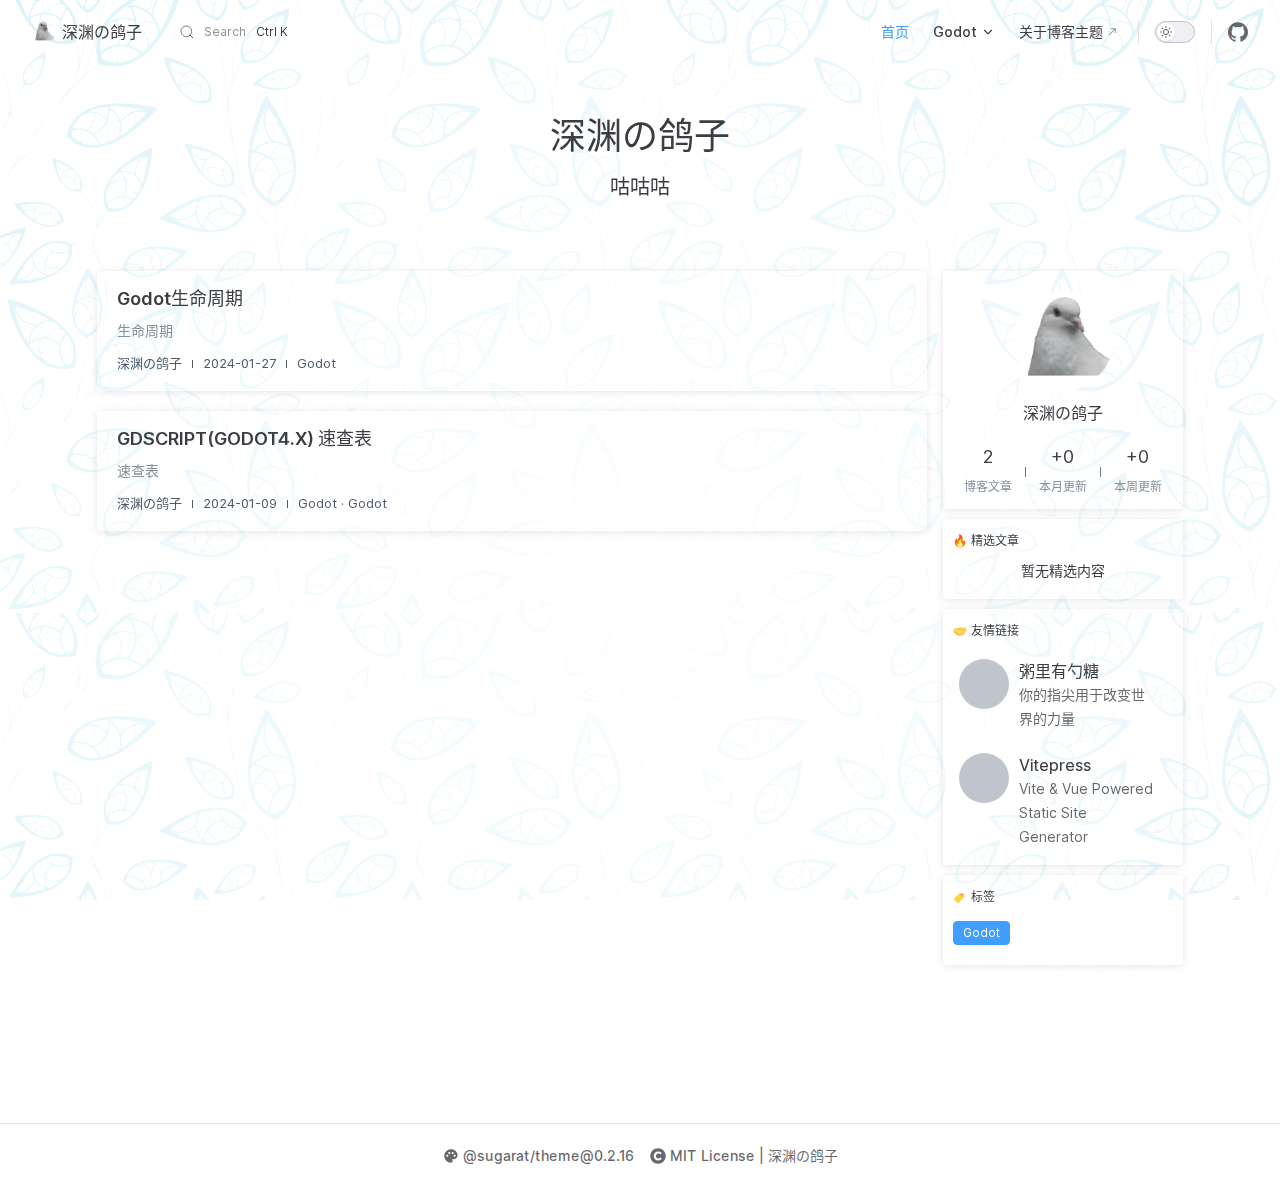
==== commit cae2fe5f: "Deploy vitepress to GitHub Pages" ====
--- a/index.html
+++ b/index.html
@@ -5,21 +5,21 @@
     <meta name="viewport" content="width=device-width,initial-scale=1">
     <title>深渊の鸽子</title>
     <meta name="description" content="学习Godot和Dotnet的博客">
-    <meta name="generator" content="VitePress v1.0.0-rc.35">
-    <link rel="preload stylesheet" href="/assets/style.roAucOJr.css" as="style">
+    <meta name="generator" content="VitePress v1.0.0-rc.40">
+    <link rel="preload stylesheet" href="/assets/style.iNC-fOEg.css" as="style">
     
-    <script type="module" src="/assets/app.b5T8WYJV.js"></script>
+    <script type="module" src="/assets/app.8cahpYjN.js"></script>
     <link rel="preload" href="/assets/inter-roman-latin.bvIUbFQP.woff2" as="font" type="font/woff2" crossorigin="">
-    <link rel="modulepreload" href="/assets/chunks/framework.79SMDegS.js">
-    <link rel="modulepreload" href="/assets/chunks/theme.uQA8MFdN.js">
-    <link rel="modulepreload" href="/assets/index.md.FGDZoh2l.lean.js">
+    <link rel="modulepreload" href="/assets/chunks/framework.wAHZtWZV.js">
+    <link rel="modulepreload" href="/assets/chunks/theme.xOVb2lGC.js">
+    <link rel="modulepreload" href="/assets/index.md.SUfvIV2F.lean.js">
     <link rel="icon" href="/favicon.ico">
     <script id="check-dark-mode">(()=>{const e=localStorage.getItem("vitepress-theme-appearance")||"auto",a=window.matchMedia("(prefers-color-scheme: dark)").matches;(!e||e==="auto"?a:e==="dark")&&document.documentElement.classList.add("dark")})();</script>
     <script id="check-mac-os">document.documentElement.classList.toggle("mac",/Mac|iPhone|iPod|iPad/i.test(navigator.platform));</script>
     <script>import("/pagefind/pagefind.js").then(i=>{window.__pagefind__=i,i.init()}).catch(()=>{});</script>
   </head>
   <body><!--v-if--><!--teleport anchor-->
-    <div id="app"><div class="Layout" data-v-6cb6df58 data-v-2c471689><!--[--><!--[--><!--]--><!----><!--[--><div style="display:none;" class="theme-blog-popover" data-pagefind-ignore="all" data-v-e66abc54><div class="header" data-v-e66abc54><div class="title-wrapper" data-v-e66abc54><i class="el-icon" style="font-size:20px;" data-v-e66abc54><!--[--><svg xmlns="http://www.w3.org/2000/svg" viewBox="0 0 1024 1024" data-v-e66abc54><path fill="currentColor" d="M288 128h608L736 384l160 256H288v320h-96V64h96z"></path></svg><!--]--></i><span class="title" data-v-e66abc54></span></div><i class="el-icon close-icon" style="font-size:20px;" data-v-e66abc54><!--[--><svg xmlns="http://www.w3.org/2000/svg" viewBox="0 0 1024 1024" data-v-e66abc54><path fill="currentColor" d="M512 64a448 448 0 1 1 0 896 448 448 0 0 1 0-896m0 393.664L407.936 353.6a38.4 38.4 0 1 0-54.336 54.336L457.664 512 353.6 616.064a38.4 38.4 0 1 0 54.336 54.336L512 566.336 616.064 670.4a38.4 38.4 0 1 0 54.336-54.336L566.336 512 670.4 407.936a38.4 38.4 0 1 0-54.336-54.336z"></path></svg><!--]--></i></div><!----><div class="footer content" data-v-e66abc54><!--[--><!--]--></div></div><div style="display:none;" class="theme-blog-popover-close" data-v-e66abc54><i class="el-icon" style="font-size:20px;" data-v-e66abc54><!--[--><svg xmlns="http://www.w3.org/2000/svg" viewBox="0 0 1024 1024" data-v-e66abc54><path fill="currentColor" d="M288 128h608L736 384l160 256H288v320h-96V64h96z"></path></svg><!--]--></i></div><!--]--><!--]--><!--[--><span tabindex="-1" data-v-841351fc></span><a href="#VPContent" class="VPSkipLink visually-hidden" data-v-841351fc> Skip to content </a><!--]--><!----><header class="VPNav" data-v-2c471689 data-v-44e0d005><div class="VPNavBar top" data-v-44e0d005 data-v-d85d7874><div class="wrapper" data-v-d85d7874><div class="container" data-v-d85d7874><div class="title" data-v-d85d7874><div class="VPNavBarTitle" data-v-d85d7874 data-v-394ad684><a class="title" href="/" data-v-394ad684><!--[--><!--]--><!--[--><img class="VPImage logo" src="/icon.png" alt data-v-79d2d182><!--]--><!--[-->深渊の鸽子<!--]--><!--[--><!--]--></a></div></div><div class="content" data-v-d85d7874><div class="content-body" data-v-d85d7874><!--[--><!--]--><div class="blog-search search" data-pagefind-ignore="all" data-v-d85d7874 style="--3fb90223:1;" data-v-3e38d8c7><div class="nav-search-btn-wait" data-v-3e38d8c7><svg width="14" height="14" viewBox="0 0 20 20" data-v-3e38d8c7><path d="M14.386 14.386l4.0877 4.0877-4.0877-4.0877c-2.9418 2.9419-7.7115 2.9419-10.6533 0-2.9419-2.9418-2.9419-7.7115 0-10.6533 2.9418-2.9419 7.7115-2.9419 10.6533 0 2.9419 2.9418 2.9419 7.7115 0 10.6533z" stroke="currentColor" fill="none" fill-rule="evenodd" stroke-linecap="round" stroke-linejoin="round" data-v-3e38d8c7></path></svg><span class="search-tip" data-v-3e38d8c7>Search</span><span class="metaKey" data-v-3e38d8c7> K </span></div><!--teleport start--><!--teleport end--></div><nav aria-labelledby="main-nav-aria-label" class="VPNavBarMenu menu" data-v-d85d7874 data-v-9cb54f57><span id="main-nav-aria-label" class="visually-hidden" data-v-9cb54f57>Main Navigation</span><!--[--><!--[--><a class="VPLink link VPNavBarMenuLink active" href="/" tabindex="0" data-v-9cb54f57 data-v-55d0fecd><!--[--><span data-v-55d0fecd>首页</span><!--]--></a><!--]--><!--[--><div class="VPFlyout VPNavBarMenuGroup" data-v-9cb54f57 data-v-682f1e74><button type="button" class="button" aria-haspopup="true" aria-expanded="false" data-v-682f1e74><span class="text" data-v-682f1e74><!----><span data-v-682f1e74>Godot</span><svg xmlns="http://www.w3.org/2000/svg" aria-hidden="true" focusable="false" viewbox="0 0 24 24" class="text-icon" data-v-682f1e74><path d="M12,16c-0.3,0-0.5-0.1-0.7-0.3l-6-6c-0.4-0.4-0.4-1,0-1.4s1-0.4,1.4,0l5.3,5.3l5.3-5.3c0.4-0.4,1-0.4,1.4,0s0.4,1,0,1.4l-6,6C12.5,15.9,12.3,16,12,16z"></path></svg></span></button><div class="menu" data-v-682f1e74><div class="VPMenu" data-v-682f1e74 data-v-87f3520f><div class="items" data-v-87f3520f><!--[--><!--[--><div class="VPMenuLink" data-v-87f3520f data-v-962cd572><a class="VPLink link" href="/godot/" data-v-962cd572><!--[-->GDScript(Godot 4.x)速查表<!--]--></a></div><!--]--><!--[--><div class="VPMenuLink" data-v-87f3520f data-v-962cd572><a class="VPLink link vp-external-link-icon" href="https://reimenn.github.io/MyGDSciprtBook/" target="_blank" rel="noreferrer" data-v-962cd572><!--[-->GDScript零基础图文入门<!--]--></a></div><!--]--><!--]--></div><!--[--><!--]--></div></div></div><!--]--><!--[--><a class="VPLink link vp-external-link-icon VPNavBarMenuLink" href="https://github.com/ATQQ/sugar-blog" target="_blank" rel="noreferrer" tabindex="0" data-v-9cb54f57 data-v-55d0fecd><!--[--><span data-v-55d0fecd>关于博客主题</span><!--]--></a><!--]--><!--]--></nav><!----><div class="VPNavBarAppearance appearance" data-v-d85d7874 data-v-5520889b><button class="VPSwitch VPSwitchAppearance" type="button" role="switch" title="Switch to dark theme" aria-checked="false" data-v-5520889b data-v-2009fa4c data-v-def80ef5><span class="check" data-v-def80ef5><span class="icon" data-v-def80ef5><!--[--><svg xmlns="http://www.w3.org/2000/svg" aria-hidden="true" focusable="false" viewbox="0 0 24 24" class="sun" data-v-2009fa4c><path d="M12,18c-3.3,0-6-2.7-6-6s2.7-6,6-6s6,2.7,6,6S15.3,18,12,18zM12,8c-2.2,0-4,1.8-4,4c0,2.2,1.8,4,4,4c2.2,0,4-1.8,4-4C16,9.8,14.2,8,12,8z"></path><path d="M12,4c-0.6,0-1-0.4-1-1V1c0-0.6,0.4-1,1-1s1,0.4,1,1v2C13,3.6,12.6,4,12,4z"></path><path d="M12,24c-0.6,0-1-0.4-1-1v-2c0-0.6,0.4-1,1-1s1,0.4,1,1v2C13,23.6,12.6,24,12,24z"></path><path d="M5.6,6.6c-0.3,0-0.5-0.1-0.7-0.3L3.5,4.9c-0.4-0.4-0.4-1,0-1.4s1-0.4,1.4,0l1.4,1.4c0.4,0.4,0.4,1,0,1.4C6.2,6.5,5.9,6.6,5.6,6.6z"></path><path d="M19.8,20.8c-0.3,0-0.5-0.1-0.7-0.3l-1.4-1.4c-0.4-0.4-0.4-1,0-1.4s1-0.4,1.4,0l1.4,1.4c0.4,0.4,0.4,1,0,1.4C20.3,20.7,20,20.8,19.8,20.8z"></path><path d="M3,13H1c-0.6,0-1-0.4-1-1s0.4-1,1-1h2c0.6,0,1,0.4,1,1S3.6,13,3,13z"></path><path d="M23,13h-2c-0.6,0-1-0.4-1-1s0.4-1,1-1h2c0.6,0,1,0.4,1,1S23.6,13,23,13z"></path><path d="M4.2,20.8c-0.3,0-0.5-0.1-0.7-0.3c-0.4-0.4-0.4-1,0-1.4l1.4-1.4c0.4-0.4,1-0.4,1.4,0s0.4,1,0,1.4l-1.4,1.4C4.7,20.7,4.5,20.8,4.2,20.8z"></path><path d="M18.4,6.6c-0.3,0-0.5-0.1-0.7-0.3c-0.4-0.4-0.4-1,0-1.4l1.4-1.4c0.4-0.4,1-0.4,1.4,0s0.4,1,0,1.4l-1.4,1.4C18.9,6.5,18.6,6.6,18.4,6.6z"></path></svg><svg xmlns="http://www.w3.org/2000/svg" aria-hidden="true" focusable="false" viewbox="0 0 24 24" class="moon" data-v-2009fa4c><path d="M12.1,22c-0.3,0-0.6,0-0.9,0c-5.5-0.5-9.5-5.4-9-10.9c0.4-4.8,4.2-8.6,9-9c0.4,0,0.8,0.2,1,0.5c0.2,0.3,0.2,0.8-0.1,1.1c-2,2.7-1.4,6.4,1.3,8.4c2.1,1.6,5,1.6,7.1,0c0.3-0.2,0.7-0.3,1.1-0.1c0.3,0.2,0.5,0.6,0.5,1c-0.2,2.7-1.5,5.1-3.6,6.8C16.6,21.2,14.4,22,12.1,22zM9.3,4.4c-2.9,1-5,3.6-5.2,6.8c-0.4,4.4,2.8,8.3,7.2,8.7c2.1,0.2,4.2-0.4,5.8-1.8c1.1-0.9,1.9-2.1,2.4-3.4c-2.5,0.9-5.3,0.5-7.5-1.1C9.2,11.4,8.1,7.7,9.3,4.4z"></path></svg><!--]--></span></span></button></div><div class="VPSocialLinks VPNavBarSocialLinks social-links" data-v-d85d7874 data-v-bcf101ce data-v-e5832fcd><!--[--><a class="VPSocialLink no-icon" href="https://github.com/ZerxZ" aria-label="github" target="_blank" rel="noopener" data-v-e5832fcd data-v-bf8a2409><svg role="img" viewBox="0 0 24 24" xmlns="http://www.w3.org/2000/svg"><title>GitHub</title><path d="M12 .297c-6.63 0-12 5.373-12 12 0 5.303 3.438 9.8 8.205 11.385.6.113.82-.258.82-.577 0-.285-.01-1.04-.015-2.04-3.338.724-4.042-1.61-4.042-1.61C4.422 18.07 3.633 17.7 3.633 17.7c-1.087-.744.084-.729.084-.729 1.205.084 1.838 1.236 1.838 1.236 1.07 1.835 2.809 1.305 3.495.998.108-.776.417-1.305.76-1.605-2.665-.3-5.466-1.332-5.466-5.93 0-1.31.465-2.38 1.235-3.22-.135-.303-.54-1.523.105-3.176 0 0 1.005-.322 3.3 1.23.96-.267 1.98-.399 3-.405 1.02.006 2.04.138 3 .405 2.28-1.552 3.285-1.23 3.285-1.23.645 1.653.24 2.873.12 3.176.765.84 1.23 1.91 1.23 3.22 0 4.61-2.805 5.625-5.475 5.92.42.36.81 1.096.81 2.22 0 1.606-.015 2.896-.015 3.286 0 .315.21.69.825.57C20.565 22.092 24 17.592 24 12.297c0-6.627-5.373-12-12-12"/></svg></a><!--]--></div><div class="VPFlyout VPNavBarExtra extra" data-v-d85d7874 data-v-30d907c8 data-v-682f1e74><button type="button" class="button" aria-haspopup="true" aria-expanded="false" aria-label="extra navigation" data-v-682f1e74><svg xmlns="http://www.w3.org/2000/svg" aria-hidden="true" focusable="false" viewbox="0 0 24 24" class="icon" data-v-682f1e74><circle cx="12" cy="12" r="2"></circle><circle cx="19" cy="12" r="2"></circle><circle cx="5" cy="12" r="2"></circle></svg></button><div class="menu" data-v-682f1e74><div class="VPMenu" data-v-682f1e74 data-v-87f3520f><!----><!--[--><!--[--><!----><div class="group" data-v-30d907c8><div class="item appearance" data-v-30d907c8><p class="label" data-v-30d907c8>Appearance</p><div class="appearance-action" data-v-30d907c8><button class="VPSwitch VPSwitchAppearance" type="button" role="switch" title="Switch to dark theme" aria-checked="false" data-v-30d907c8 data-v-2009fa4c data-v-def80ef5><span class="check" data-v-def80ef5><span class="icon" data-v-def80ef5><!--[--><svg xmlns="http://www.w3.org/2000/svg" aria-hidden="true" focusable="false" viewbox="0 0 24 24" class="sun" data-v-2009fa4c><path d="M12,18c-3.3,0-6-2.7-6-6s2.7-6,6-6s6,2.7,6,6S15.3,18,12,18zM12,8c-2.2,0-4,1.8-4,4c0,2.2,1.8,4,4,4c2.2,0,4-1.8,4-4C16,9.8,14.2,8,12,8z"></path><path d="M12,4c-0.6,0-1-0.4-1-1V1c0-0.6,0.4-1,1-1s1,0.4,1,1v2C13,3.6,12.6,4,12,4z"></path><path d="M12,24c-0.6,0-1-0.4-1-1v-2c0-0.6,0.4-1,1-1s1,0.4,1,1v2C13,23.6,12.6,24,12,24z"></path><path d="M5.6,6.6c-0.3,0-0.5-0.1-0.7-0.3L3.5,4.9c-0.4-0.4-0.4-1,0-1.4s1-0.4,1.4,0l1.4,1.4c0.4,0.4,0.4,1,0,1.4C6.2,6.5,5.9,6.6,5.6,6.6z"></path><path d="M19.8,20.8c-0.3,0-0.5-0.1-0.7-0.3l-1.4-1.4c-0.4-0.4-0.4-1,0-1.4s1-0.4,1.4,0l1.4,1.4c0.4,0.4,0.4,1,0,1.4C20.3,20.7,20,20.8,19.8,20.8z"></path><path d="M3,13H1c-0.6,0-1-0.4-1-1s0.4-1,1-1h2c0.6,0,1,0.4,1,1S3.6,13,3,13z"></path><path d="M23,13h-2c-0.6,0-1-0.4-1-1s0.4-1,1-1h2c0.6,0,1,0.4,1,1S23.6,13,23,13z"></path><path d="M4.2,20.8c-0.3,0-0.5-0.1-0.7-0.3c-0.4-0.4-0.4-1,0-1.4l1.4-1.4c0.4-0.4,1-0.4,1.4,0s0.4,1,0,1.4l-1.4,1.4C4.7,20.7,4.5,20.8,4.2,20.8z"></path><path d="M18.4,6.6c-0.3,0-0.5-0.1-0.7-0.3c-0.4-0.4-0.4-1,0-1.4l1.4-1.4c0.4-0.4,1-0.4,1.4,0s0.4,1,0,1.4l-1.4,1.4C18.9,6.5,18.6,6.6,18.4,6.6z"></path></svg><svg xmlns="http://www.w3.org/2000/svg" aria-hidden="true" focusable="false" viewbox="0 0 24 24" class="moon" data-v-2009fa4c><path d="M12.1,22c-0.3,0-0.6,0-0.9,0c-5.5-0.5-9.5-5.4-9-10.9c0.4-4.8,4.2-8.6,9-9c0.4,0,0.8,0.2,1,0.5c0.2,0.3,0.2,0.8-0.1,1.1c-2,2.7-1.4,6.4,1.3,8.4c2.1,1.6,5,1.6,7.1,0c0.3-0.2,0.7-0.3,1.1-0.1c0.3,0.2,0.5,0.6,0.5,1c-0.2,2.7-1.5,5.1-3.6,6.8C16.6,21.2,14.4,22,12.1,22zM9.3,4.4c-2.9,1-5,3.6-5.2,6.8c-0.4,4.4,2.8,8.3,7.2,8.7c2.1,0.2,4.2-0.4,5.8-1.8c1.1-0.9,1.9-2.1,2.4-3.4c-2.5,0.9-5.3,0.5-7.5-1.1C9.2,11.4,8.1,7.7,9.3,4.4z"></path></svg><!--]--></span></span></button></div></div></div><div class="group" data-v-30d907c8><div class="item social-links" data-v-30d907c8><div class="VPSocialLinks social-links-list" data-v-30d907c8 data-v-e5832fcd><!--[--><a class="VPSocialLink no-icon" href="https://github.com/ZerxZ" aria-label="github" target="_blank" rel="noopener" data-v-e5832fcd data-v-bf8a2409><svg role="img" viewBox="0 0 24 24" xmlns="http://www.w3.org/2000/svg"><title>GitHub</title><path d="M12 .297c-6.63 0-12 5.373-12 12 0 5.303 3.438 9.8 8.205 11.385.6.113.82-.258.82-.577 0-.285-.01-1.04-.015-2.04-3.338.724-4.042-1.61-4.042-1.61C4.422 18.07 3.633 17.7 3.633 17.7c-1.087-.744.084-.729.084-.729 1.205.084 1.838 1.236 1.838 1.236 1.07 1.835 2.809 1.305 3.495.998.108-.776.417-1.305.76-1.605-2.665-.3-5.466-1.332-5.466-5.93 0-1.31.465-2.38 1.235-3.22-.135-.303-.54-1.523.105-3.176 0 0 1.005-.322 3.3 1.23.96-.267 1.98-.399 3-.405 1.02.006 2.04.138 3 .405 2.28-1.552 3.285-1.23 3.285-1.23.645 1.653.24 2.873.12 3.176.765.84 1.23 1.91 1.23 3.22 0 4.61-2.805 5.625-5.475 5.92.42.36.81 1.096.81 2.22 0 1.606-.015 2.896-.015 3.286 0 .315.21.69.825.57C20.565 22.092 24 17.592 24 12.297c0-6.627-5.373-12-12-12"/></svg></a><!--]--></div></div></div><!--]--><!--]--></div></div></div><!--[--><!--]--><button type="button" class="VPNavBarHamburger hamburger" aria-label="mobile navigation" aria-expanded="false" aria-controls="VPNavScreen" data-v-d85d7874 data-v-78a7b0d0><span class="container" data-v-78a7b0d0><span class="top" data-v-78a7b0d0></span><span class="middle" data-v-78a7b0d0></span><span class="bottom" data-v-78a7b0d0></span></span></button></div></div></div></div><div class="divider" data-v-d85d7874><div class="divider-line" data-v-d85d7874></div></div></div><!----></header><!----><!----><div class="VPContent is-home" id="VPContent" data-pagefind-body data-v-2c471689 data-v-b9872a39><div class="VPHome" data-v-b9872a39 data-v-8cdea095><!--[--><!--[--><!--[--><!--[--><!--]--><div class="home" data-v-6cb6df58><div style="display:none;" class="blog-home-header-avatar" data-v-6cb6df58 data-v-f68d85dd><img src="/icon.png" alt="avatar" data-v-f68d85dd></div><div class="header-banner" data-v-6cb6df58><div data-v-6cb6df58 data-v-cd09ea1a><h1 data-v-cd09ea1a><span class="name" data-v-cd09ea1a>深渊の鸽子</span><span style="display:none;" class="motto" data-v-cd09ea1a></span></h1><div class="inspiring-wrapper" data-v-cd09ea1a><h2 style="display:none;" data-v-cd09ea1a></h2></div></div></div><div class="content-wrapper" data-v-6cb6df58><div class="blog-list-wrapper" data-v-6cb6df58><!--[--><ul data-pagefind-ignore="all" data-v-34f8e0ad><!--[--><li data-v-34f8e0ad><a class="blog-item" href="/godot/index" data-v-34f8e0ad data-v-5d071fa2><!----><!----><div class="info-container" data-v-5d071fa2><div class="info-part" data-v-5d071fa2><p class="title" data-v-5d071fa2>GDSCRIPT(GODOT4.X) 速查表</p><p class="description" data-v-5d071fa2>速查表</p><!----><div class="badge-list" data-v-5d071fa2><span class="split" data-v-5d071fa2>深渊の鸽子</span><span class="split" data-v-5d071fa2>1分钟前</span><span class="split" data-v-5d071fa2>Godot · Godot</span></div></div><!----></div><!----></a></li><!--]--></ul><!----><!--]--></div><div class="blog-info-wrapper" data-v-6cb6df58><div class="blog-info" data-pagefind-ignore="all" data-v-6cb6df58 data-v-0e6c7f38><!--[--><!----><div class="card" data-v-a3b04594><div class="blog-author" data-v-a3b04594 data-v-031e3442><img src="/icon.png" alt="avatar" data-v-031e3442><p data-v-031e3442>深渊の鸽子</p></div><div class="overview-data" data-v-a3b04594><div class="overview-item" data-v-a3b04594><span class="count" data-v-a3b04594>1</span><span class="label" data-v-a3b04594>博客文章</span></div><div class="split" data-v-a3b04594></div><div class="overview-item" data-v-a3b04594><span class="count" data-v-a3b04594>+1</span><span class="label" data-v-a3b04594>本月更新</span></div><div class="split" data-v-a3b04594></div><div class="overview-item" data-v-a3b04594><span class="count" data-v-a3b04594>+1</span><span class="label" data-v-a3b04594>本周更新</span></div></div></div><!--]--><div class="card recommend" data-pagefind-ignore="all" data-v-0e6c7f38 data-v-8009253d><div class="card-header" data-v-8009253d><span class="title" data-v-8009253d><span class="svg-icon"><svg viewBox="0 0 128 128" xmlns="http://www.w3.org/2000/svg">
+    <div id="app"><div class="Layout" data-v-b6cb513a data-v-083be6ec><!--[--><!--[--><!--]--><!----><!--[--><div style="display:none;" class="theme-blog-popover" data-pagefind-ignore="all" data-v-e92296c0><div class="header" data-v-e92296c0><div class="title-wrapper" data-v-e92296c0><i class="el-icon" style="font-size:20px;" data-v-e92296c0><!--[--><svg xmlns="http://www.w3.org/2000/svg" viewBox="0 0 1024 1024" data-v-e92296c0><path fill="currentColor" d="M288 128h608L736 384l160 256H288v320h-96V64h96z"></path></svg><!--]--></i><span class="title" data-v-e92296c0></span></div><i class="el-icon close-icon" style="font-size:20px;" data-v-e92296c0><!--[--><svg xmlns="http://www.w3.org/2000/svg" viewBox="0 0 1024 1024" data-v-e92296c0><path fill="currentColor" d="M512 64a448 448 0 1 1 0 896 448 448 0 0 1 0-896m0 393.664L407.936 353.6a38.4 38.4 0 1 0-54.336 54.336L457.664 512 353.6 616.064a38.4 38.4 0 1 0 54.336 54.336L512 566.336 616.064 670.4a38.4 38.4 0 1 0 54.336-54.336L566.336 512 670.4 407.936a38.4 38.4 0 1 0-54.336-54.336z"></path></svg><!--]--></i></div><!----><div class="footer content" data-v-e92296c0><!--[--><!--]--></div></div><div style="display:none;" class="theme-blog-popover-close" data-v-e92296c0><i class="el-icon" style="font-size:20px;" data-v-e92296c0><!--[--><svg xmlns="http://www.w3.org/2000/svg" viewBox="0 0 1024 1024" data-v-e92296c0><path fill="currentColor" d="M288 128h608L736 384l160 256H288v320h-96V64h96z"></path></svg><!--]--></i></div><!--]--><!--]--><!--[--><span tabindex="-1" data-v-e0f01899></span><a href="#VPContent" class="VPSkipLink visually-hidden" data-v-e0f01899> Skip to content </a><!--]--><!----><header class="VPNav" data-v-083be6ec data-v-c6e992f1><div class="VPNavBar top" data-v-c6e992f1 data-v-b6b17524><div class="wrapper" data-v-b6b17524><div class="container" data-v-b6b17524><div class="title" data-v-b6b17524><div class="VPNavBarTitle" data-v-b6b17524 data-v-15b6483c><a class="title" href="/" data-v-15b6483c><!--[--><!--]--><!--[--><img class="VPImage logo" src="/icon.png" alt data-v-f281e19b><!--]--><!--[-->深渊の鸽子<!--]--><!--[--><!--]--></a></div></div><div class="content" data-v-b6b17524><div class="content-body" data-v-b6b17524><!--[--><!--]--><div class="blog-search search" data-pagefind-ignore="all" data-v-b6b17524 style="--3fb90223:1;" data-v-3e38d8c7><div class="nav-search-btn-wait" data-v-3e38d8c7><svg width="14" height="14" viewBox="0 0 20 20" data-v-3e38d8c7><path d="M14.386 14.386l4.0877 4.0877-4.0877-4.0877c-2.9418 2.9419-7.7115 2.9419-10.6533 0-2.9419-2.9418-2.9419-7.7115 0-10.6533 2.9418-2.9419 7.7115-2.9419 10.6533 0 2.9419 2.9418 2.9419 7.7115 0 10.6533z" stroke="currentColor" fill="none" fill-rule="evenodd" stroke-linecap="round" stroke-linejoin="round" data-v-3e38d8c7></path></svg><span class="search-tip" data-v-3e38d8c7>Search</span><span class="metaKey" data-v-3e38d8c7> K </span></div><!--teleport start--><!--teleport end--></div><nav aria-labelledby="main-nav-aria-label" class="VPNavBarMenu menu" data-v-b6b17524 data-v-a2d80196><span id="main-nav-aria-label" class="visually-hidden" data-v-a2d80196>Main Navigation</span><!--[--><!--[--><a class="VPLink link VPNavBarMenuLink active" href="/" tabindex="0" data-v-a2d80196 data-v-5caa7701><!--[--><span data-v-5caa7701>首页</span><!--]--></a><!--]--><!--[--><div class="VPFlyout VPNavBarMenuGroup" data-v-a2d80196 data-v-489980c5><button type="button" class="button" aria-haspopup="true" aria-expanded="false" data-v-489980c5><span class="text" data-v-489980c5><!----><span data-v-489980c5>Godot</span><svg xmlns="http://www.w3.org/2000/svg" aria-hidden="true" focusable="false" viewbox="0 0 24 24" class="text-icon" data-v-489980c5><path d="M12,16c-0.3,0-0.5-0.1-0.7-0.3l-6-6c-0.4-0.4-0.4-1,0-1.4s1-0.4,1.4,0l5.3,5.3l5.3-5.3c0.4-0.4,1-0.4,1.4,0s0.4,1,0,1.4l-6,6C12.5,15.9,12.3,16,12,16z"></path></svg></span></button><div class="menu" data-v-489980c5><div class="VPMenu" data-v-489980c5 data-v-03725ee0><div class="items" data-v-03725ee0><!--[--><!--[--><div class="VPMenuLink" data-v-03725ee0 data-v-11f92609><a class="VPLink link" href="/godot/" data-v-11f92609><!--[-->GDScript(Godot 4.x)速查表<!--]--></a></div><!--]--><!--[--><div class="VPMenuLink" data-v-03725ee0 data-v-11f92609><a class="VPLink link vp-external-link-icon" href="https://reimenn.github.io/MyGDSciprtBook/" target="_blank" rel="noreferrer" data-v-11f92609><!--[-->GDScript零基础图文入门<!--]--></a></div><!--]--><!--]--></div><!--[--><!--]--></div></div></div><!--]--><!--[--><a class="VPLink link vp-external-link-icon VPNavBarMenuLink" href="https://github.com/ATQQ/sugar-blog" target="_blank" rel="noreferrer" tabindex="0" data-v-a2d80196 data-v-5caa7701><!--[--><span data-v-5caa7701>关于博客主题</span><!--]--></a><!--]--><!--]--></nav><!----><div class="VPNavBarAppearance appearance" data-v-b6b17524 data-v-3a713630><button class="VPSwitch VPSwitchAppearance" type="button" role="switch" title="Switch to dark theme" aria-checked="false" data-v-3a713630 data-v-4ebe4b2f data-v-6e6cfb68><span class="check" data-v-6e6cfb68><span class="icon" data-v-6e6cfb68><!--[--><svg xmlns="http://www.w3.org/2000/svg" aria-hidden="true" focusable="false" viewbox="0 0 24 24" class="sun" data-v-4ebe4b2f><path d="M12,18c-3.3,0-6-2.7-6-6s2.7-6,6-6s6,2.7,6,6S15.3,18,12,18zM12,8c-2.2,0-4,1.8-4,4c0,2.2,1.8,4,4,4c2.2,0,4-1.8,4-4C16,9.8,14.2,8,12,8z"></path><path d="M12,4c-0.6,0-1-0.4-1-1V1c0-0.6,0.4-1,1-1s1,0.4,1,1v2C13,3.6,12.6,4,12,4z"></path><path d="M12,24c-0.6,0-1-0.4-1-1v-2c0-0.6,0.4-1,1-1s1,0.4,1,1v2C13,23.6,12.6,24,12,24z"></path><path d="M5.6,6.6c-0.3,0-0.5-0.1-0.7-0.3L3.5,4.9c-0.4-0.4-0.4-1,0-1.4s1-0.4,1.4,0l1.4,1.4c0.4,0.4,0.4,1,0,1.4C6.2,6.5,5.9,6.6,5.6,6.6z"></path><path d="M19.8,20.8c-0.3,0-0.5-0.1-0.7-0.3l-1.4-1.4c-0.4-0.4-0.4-1,0-1.4s1-0.4,1.4,0l1.4,1.4c0.4,0.4,0.4,1,0,1.4C20.3,20.7,20,20.8,19.8,20.8z"></path><path d="M3,13H1c-0.6,0-1-0.4-1-1s0.4-1,1-1h2c0.6,0,1,0.4,1,1S3.6,13,3,13z"></path><path d="M23,13h-2c-0.6,0-1-0.4-1-1s0.4-1,1-1h2c0.6,0,1,0.4,1,1S23.6,13,23,13z"></path><path d="M4.2,20.8c-0.3,0-0.5-0.1-0.7-0.3c-0.4-0.4-0.4-1,0-1.4l1.4-1.4c0.4-0.4,1-0.4,1.4,0s0.4,1,0,1.4l-1.4,1.4C4.7,20.7,4.5,20.8,4.2,20.8z"></path><path d="M18.4,6.6c-0.3,0-0.5-0.1-0.7-0.3c-0.4-0.4-0.4-1,0-1.4l1.4-1.4c0.4-0.4,1-0.4,1.4,0s0.4,1,0,1.4l-1.4,1.4C18.9,6.5,18.6,6.6,18.4,6.6z"></path></svg><svg xmlns="http://www.w3.org/2000/svg" aria-hidden="true" focusable="false" viewbox="0 0 24 24" class="moon" data-v-4ebe4b2f><path d="M12.1,22c-0.3,0-0.6,0-0.9,0c-5.5-0.5-9.5-5.4-9-10.9c0.4-4.8,4.2-8.6,9-9c0.4,0,0.8,0.2,1,0.5c0.2,0.3,0.2,0.8-0.1,1.1c-2,2.7-1.4,6.4,1.3,8.4c2.1,1.6,5,1.6,7.1,0c0.3-0.2,0.7-0.3,1.1-0.1c0.3,0.2,0.5,0.6,0.5,1c-0.2,2.7-1.5,5.1-3.6,6.8C16.6,21.2,14.4,22,12.1,22zM9.3,4.4c-2.9,1-5,3.6-5.2,6.8c-0.4,4.4,2.8,8.3,7.2,8.7c2.1,0.2,4.2-0.4,5.8-1.8c1.1-0.9,1.9-2.1,2.4-3.4c-2.5,0.9-5.3,0.5-7.5-1.1C9.2,11.4,8.1,7.7,9.3,4.4z"></path></svg><!--]--></span></span></button></div><div class="VPSocialLinks VPNavBarSocialLinks social-links" data-v-b6b17524 data-v-c93bae28 data-v-75b51203><!--[--><a class="VPSocialLink no-icon" href="https://github.com/ZerxZ" aria-label="github" target="_blank" rel="noopener" data-v-75b51203 data-v-7fb75f5d><svg role="img" viewBox="0 0 24 24" xmlns="http://www.w3.org/2000/svg"><title>GitHub</title><path d="M12 .297c-6.63 0-12 5.373-12 12 0 5.303 3.438 9.8 8.205 11.385.6.113.82-.258.82-.577 0-.285-.01-1.04-.015-2.04-3.338.724-4.042-1.61-4.042-1.61C4.422 18.07 3.633 17.7 3.633 17.7c-1.087-.744.084-.729.084-.729 1.205.084 1.838 1.236 1.838 1.236 1.07 1.835 2.809 1.305 3.495.998.108-.776.417-1.305.76-1.605-2.665-.3-5.466-1.332-5.466-5.93 0-1.31.465-2.38 1.235-3.22-.135-.303-.54-1.523.105-3.176 0 0 1.005-.322 3.3 1.23.96-.267 1.98-.399 3-.405 1.02.006 2.04.138 3 .405 2.28-1.552 3.285-1.23 3.285-1.23.645 1.653.24 2.873.12 3.176.765.84 1.23 1.91 1.23 3.22 0 4.61-2.805 5.625-5.475 5.92.42.36.81 1.096.81 2.22 0 1.606-.015 2.896-.015 3.286 0 .315.21.69.825.57C20.565 22.092 24 17.592 24 12.297c0-6.627-5.373-12-12-12"/></svg></a><!--]--></div><div class="VPFlyout VPNavBarExtra extra" data-v-b6b17524 data-v-16333967 data-v-489980c5><button type="button" class="button" aria-haspopup="true" aria-expanded="false" aria-label="extra navigation" data-v-489980c5><svg xmlns="http://www.w3.org/2000/svg" aria-hidden="true" focusable="false" viewbox="0 0 24 24" class="icon" data-v-489980c5><circle cx="12" cy="12" r="2"></circle><circle cx="19" cy="12" r="2"></circle><circle cx="5" cy="12" r="2"></circle></svg></button><div class="menu" data-v-489980c5><div class="VPMenu" data-v-489980c5 data-v-03725ee0><!----><!--[--><!--[--><!----><div class="group" data-v-16333967><div class="item appearance" data-v-16333967><p class="label" data-v-16333967>Appearance</p><div class="appearance-action" data-v-16333967><button class="VPSwitch VPSwitchAppearance" type="button" role="switch" title="Switch to dark theme" aria-checked="false" data-v-16333967 data-v-4ebe4b2f data-v-6e6cfb68><span class="check" data-v-6e6cfb68><span class="icon" data-v-6e6cfb68><!--[--><svg xmlns="http://www.w3.org/2000/svg" aria-hidden="true" focusable="false" viewbox="0 0 24 24" class="sun" data-v-4ebe4b2f><path d="M12,18c-3.3,0-6-2.7-6-6s2.7-6,6-6s6,2.7,6,6S15.3,18,12,18zM12,8c-2.2,0-4,1.8-4,4c0,2.2,1.8,4,4,4c2.2,0,4-1.8,4-4C16,9.8,14.2,8,12,8z"></path><path d="M12,4c-0.6,0-1-0.4-1-1V1c0-0.6,0.4-1,1-1s1,0.4,1,1v2C13,3.6,12.6,4,12,4z"></path><path d="M12,24c-0.6,0-1-0.4-1-1v-2c0-0.6,0.4-1,1-1s1,0.4,1,1v2C13,23.6,12.6,24,12,24z"></path><path d="M5.6,6.6c-0.3,0-0.5-0.1-0.7-0.3L3.5,4.9c-0.4-0.4-0.4-1,0-1.4s1-0.4,1.4,0l1.4,1.4c0.4,0.4,0.4,1,0,1.4C6.2,6.5,5.9,6.6,5.6,6.6z"></path><path d="M19.8,20.8c-0.3,0-0.5-0.1-0.7-0.3l-1.4-1.4c-0.4-0.4-0.4-1,0-1.4s1-0.4,1.4,0l1.4,1.4c0.4,0.4,0.4,1,0,1.4C20.3,20.7,20,20.8,19.8,20.8z"></path><path d="M3,13H1c-0.6,0-1-0.4-1-1s0.4-1,1-1h2c0.6,0,1,0.4,1,1S3.6,13,3,13z"></path><path d="M23,13h-2c-0.6,0-1-0.4-1-1s0.4-1,1-1h2c0.6,0,1,0.4,1,1S23.6,13,23,13z"></path><path d="M4.2,20.8c-0.3,0-0.5-0.1-0.7-0.3c-0.4-0.4-0.4-1,0-1.4l1.4-1.4c0.4-0.4,1-0.4,1.4,0s0.4,1,0,1.4l-1.4,1.4C4.7,20.7,4.5,20.8,4.2,20.8z"></path><path d="M18.4,6.6c-0.3,0-0.5-0.1-0.7-0.3c-0.4-0.4-0.4-1,0-1.4l1.4-1.4c0.4-0.4,1-0.4,1.4,0s0.4,1,0,1.4l-1.4,1.4C18.9,6.5,18.6,6.6,18.4,6.6z"></path></svg><svg xmlns="http://www.w3.org/2000/svg" aria-hidden="true" focusable="false" viewbox="0 0 24 24" class="moon" data-v-4ebe4b2f><path d="M12.1,22c-0.3,0-0.6,0-0.9,0c-5.5-0.5-9.5-5.4-9-10.9c0.4-4.8,4.2-8.6,9-9c0.4,0,0.8,0.2,1,0.5c0.2,0.3,0.2,0.8-0.1,1.1c-2,2.7-1.4,6.4,1.3,8.4c2.1,1.6,5,1.6,7.1,0c0.3-0.2,0.7-0.3,1.1-0.1c0.3,0.2,0.5,0.6,0.5,1c-0.2,2.7-1.5,5.1-3.6,6.8C16.6,21.2,14.4,22,12.1,22zM9.3,4.4c-2.9,1-5,3.6-5.2,6.8c-0.4,4.4,2.8,8.3,7.2,8.7c2.1,0.2,4.2-0.4,5.8-1.8c1.1-0.9,1.9-2.1,2.4-3.4c-2.5,0.9-5.3,0.5-7.5-1.1C9.2,11.4,8.1,7.7,9.3,4.4z"></path></svg><!--]--></span></span></button></div></div></div><div class="group" data-v-16333967><div class="item social-links" data-v-16333967><div class="VPSocialLinks social-links-list" data-v-16333967 data-v-75b51203><!--[--><a class="VPSocialLink no-icon" href="https://github.com/ZerxZ" aria-label="github" target="_blank" rel="noopener" data-v-75b51203 data-v-7fb75f5d><svg role="img" viewBox="0 0 24 24" xmlns="http://www.w3.org/2000/svg"><title>GitHub</title><path d="M12 .297c-6.63 0-12 5.373-12 12 0 5.303 3.438 9.8 8.205 11.385.6.113.82-.258.82-.577 0-.285-.01-1.04-.015-2.04-3.338.724-4.042-1.61-4.042-1.61C4.422 18.07 3.633 17.7 3.633 17.7c-1.087-.744.084-.729.084-.729 1.205.084 1.838 1.236 1.838 1.236 1.07 1.835 2.809 1.305 3.495.998.108-.776.417-1.305.76-1.605-2.665-.3-5.466-1.332-5.466-5.93 0-1.31.465-2.38 1.235-3.22-.135-.303-.54-1.523.105-3.176 0 0 1.005-.322 3.3 1.23.96-.267 1.98-.399 3-.405 1.02.006 2.04.138 3 .405 2.28-1.552 3.285-1.23 3.285-1.23.645 1.653.24 2.873.12 3.176.765.84 1.23 1.91 1.23 3.22 0 4.61-2.805 5.625-5.475 5.92.42.36.81 1.096.81 2.22 0 1.606-.015 2.896-.015 3.286 0 .315.21.69.825.57C20.565 22.092 24 17.592 24 12.297c0-6.627-5.373-12-12-12"/></svg></a><!--]--></div></div></div><!--]--><!--]--></div></div></div><!--[--><!--]--><button type="button" class="VPNavBarHamburger hamburger" aria-label="mobile navigation" aria-expanded="false" aria-controls="VPNavScreen" data-v-b6b17524 data-v-feb43a88><span class="container" data-v-feb43a88><span class="top" data-v-feb43a88></span><span class="middle" data-v-feb43a88></span><span class="bottom" data-v-feb43a88></span></span></button></div></div></div></div><div class="divider" data-v-b6b17524><div class="divider-line" data-v-b6b17524></div></div></div><!----></header><!----><!----><div class="VPContent is-home" id="VPContent" data-pagefind-body data-v-083be6ec data-v-a86c4d1b><div class="VPHome" data-v-a86c4d1b data-v-dccde9ef><!--[--><!--[--><!--[--><!--[--><!--]--><div class="home" data-v-b6cb513a><div style="display:none;" class="blog-home-header-avatar" data-v-b6cb513a data-v-7581e1fa><img src="/icon.png" alt="avatar" data-v-7581e1fa></div><div class="header-banner" data-v-b6cb513a><div data-v-b6cb513a data-v-4d11cc2e><h1 data-v-4d11cc2e><span class="name" data-v-4d11cc2e>深渊の鸽子</span><span style="display:none;" class="motto" data-v-4d11cc2e></span></h1><div class="inspiring-wrapper" data-v-4d11cc2e><h2 style="display:none;" data-v-4d11cc2e></h2></div></div></div><div class="content-wrapper" data-v-b6cb513a><div class="blog-list-wrapper" data-v-b6cb513a><!--[--><ul data-pagefind-ignore="all" data-v-18171e4d><!--[--><li data-v-18171e4d><a class="blog-item" href="/godot/godot_execution_order" data-v-18171e4d data-v-ff7321df><!----><!----><div class="info-container" data-v-ff7321df><div class="info-part" data-v-ff7321df><p class="title" data-v-ff7321df>Godot生命周期</p><p class="description" data-v-ff7321df>生命周期</p><!----><div class="badge-list" data-v-ff7321df><span class="split" data-v-ff7321df>深渊の鸽子</span><span class="split" data-v-ff7321df>7小时前</span><span class="split" data-v-ff7321df>Godot</span></div></div><!----></div><!----></a></li><li data-v-18171e4d><a class="blog-item" href="/godot/index" data-v-18171e4d data-v-ff7321df><!----><!----><div class="info-container" data-v-ff7321df><div class="info-part" data-v-ff7321df><p class="title" data-v-ff7321df>GDSCRIPT(GODOT4.X) 速查表</p><p class="description" data-v-ff7321df>速查表</p><!----><div class="badge-list" data-v-ff7321df><span class="split" data-v-ff7321df>深渊の鸽子</span><span class="split" data-v-ff7321df>2024-01-09</span><span class="split" data-v-ff7321df>Godot · Godot</span></div></div><!----></div><!----></a></li><!--]--></ul><!----><!--]--></div><div class="blog-info-wrapper" data-v-b6cb513a><div class="blog-info" data-pagefind-ignore="all" data-v-b6cb513a data-v-6db4e5f2><!--[--><!----><div class="card" data-v-12226294><div class="blog-author" data-v-12226294 data-v-62d4b56b><img src="/icon.png" alt="avatar" data-v-62d4b56b><p data-v-62d4b56b>深渊の鸽子</p></div><div class="overview-data" data-v-12226294><div class="overview-item" data-v-12226294><span class="count" data-v-12226294>2</span><span class="label" data-v-12226294>博客文章</span></div><div class="split" data-v-12226294></div><div class="overview-item" data-v-12226294><span class="count" data-v-12226294>+2</span><span class="label" data-v-12226294>本月更新</span></div><div class="split" data-v-12226294></div><div class="overview-item" data-v-12226294><span class="count" data-v-12226294>+1</span><span class="label" data-v-12226294>本周更新</span></div></div></div><!--]--><div class="card recommend" data-pagefind-ignore="all" data-v-6db4e5f2 data-v-3de5c2af><div class="card-header" data-v-3de5c2af><span class="title" data-v-3de5c2af><span class="svg-icon"><svg viewBox="0 0 128 128" xmlns="http://www.w3.org/2000/svg">
 <radialGradient id="notoFire0" cx="68.884" cy="124.296" r="70.587" gradientTransform="matrix(-1 -.00434 -.00713 1.6408 131.986 -79.345)" gradientUnits="userSpaceOnUse">
     <stop offset=".314" stop-color="#FF9800"/>
     <stop offset=".662" stop-color="#FF6D00"/>
@@ -38,11 +38,11 @@
     <stop offset=".941" stop-color="#FFF176" stop-opacity="0"/>
 </radialGradient>
 <path fill="url(#notoFire1)" d="M76.11 77.42c-9.09-11.7-5.02-25.05-2.79-30.37c.3-.7-.5-1.36-1.13-.93c-3.91 2.66-11.92 8.92-15.65 17.73c-5.05 11.91-4.69 17.74-1.7 24.86c1.8 4.29-.29 5.2-1.34 5.36c-1.02.16-1.96-.52-2.71-1.23a16.09 16.09 0 0 1-4.44-7.6c-.16-.62-.97-.79-1.34-.28c-2.8 3.87-4.25 10.08-4.32 14.47C40.47 113 51.68 124 65.24 124c17.09 0 29.54-18.9 19.72-34.7c-2.85-4.6-5.53-7.61-8.85-11.88z"/>
-</svg></span> 精选文章</span><!----></div><div class="empty-text" data-v-8009253d>暂无精选内容</div></div><!----><div class="card tags" data-pagefind-ignore="all" data-v-0e6c7f38 data-v-b0a8ace3><div class="card-header" data-v-b0a8ace3><span class="title svg-icon" data-v-b0a8ace3><svg t="1695048840129" class="icon" viewBox="0 0 1024 1024" version="1.1" xmlns="http://www.w3.org/2000/svg" p-id="4290" width="200" height="200" data-v-b0a8ace3><path d="M810.88 245.888a118.432 118.432 0 1 0 0 236.864 118.432 118.432 0 0 0 0-236.864z m-151.008 118.432a151.008 151.008 0 1 1 302.016 0 151.008 151.008 0 0 1-302.016 0z" fill="#D3D3D3" p-id="4291" data-v-b0a8ace3></path><path d="M774.08 565.6l61.76-160.64c6.4-16.64 2.56-35.84-10.24-48.64l-151.04-151.04c-12.8-12.8-31.68-16.64-48.64-10.24l-160.64 61.76c-12.16 4.8-23.36 11.84-32.64 21.12l-355.2 355.2c-17.92 17.92-17.92 46.72 0 64.32l256 256c17.92 17.92 46.72 17.92 64.32 0l355.2-355.2c9.28-9.28 16.32-20.16 21.12-32.64z m-159.36-149.12c-22.08-22.08-22.08-57.6 0-79.68 22.08-22.08 57.6-22.08 79.68 0 22.08 22.08 22.08 57.6 0 79.68-22.08 21.76-57.92 21.76-79.68 0z" fill="#FCD53F" p-id="4292" data-v-b0a8ace3></path><path d="M654.4 320.48c14.4 0 28.8 5.44 39.68 16.64 22.08 22.08 22.08 57.6 0 79.68-10.88 10.88-25.28 16.64-39.68 16.64-14.4 0-28.8-5.44-39.68-16.64-22.08-22.08-22.08-57.6 0-79.68 10.88-11.2 25.28-16.64 39.68-16.64z m0-30.08c-23.04 0-44.8 8.96-61.12 25.28a86.72 86.72 0 0 0 0 122.24c16.32 16.32 38.08 25.28 61.12 25.28s44.8-8.96 61.12-25.28a86.72 86.72 0 0 0 0-122.24c-16.32-16.32-38.08-25.28-61.12-25.28z" fill="#F8312F" p-id="4293" data-v-b0a8ace3></path><path d="M676.16 348.032c8.992 0 16.288 7.296 16.288 16.288a118.144 118.144 0 0 0 64.288 105.44h0.064c22.24 11.296 47.36 15.264 71.68 11.84a16.288 16.288 0 0 1 4.48 32.32 154.24 154.24 0 0 1-90.848-15.04 150.72 150.72 0 0 1-82.24-134.56c0-8.992 7.296-16.288 16.288-16.288z" fill="#D3D3D3" p-id="4294" data-v-b0a8ace3></path></svg> 标签</span><!----></div><ul class="tag-list" data-v-b0a8ace3><!--[--><li data-v-b0a8ace3><span class="el-tag el-tag--dark" style="background-color:;" data-v-b0a8ace3><span class="el-tag__content"><!--[-->Godot<!--]--></span><!--v-if--></span></li><!--]--></ul></div></div></div></div></div><!--]--><!--]--><!--]--><!----><!--[--><!--]--><!--[--><!--]--><!----><!--[--><!--]--><div style="position:relative;" data-v-8cdea095><div></div></div></div></div><!----><!--[--><footer class="blog-footer" data-v-6cb6df58 data-v-f8f7daf0><!--[--><!--[--><!--[--><!--]--><p class="footer-item-list" data-v-f8f7daf0><!--[--><span class="footer-item" data-v-f8f7daf0><i data-v-f8f7daf0><svg width="128" height="128" viewBox="0 0 24 24" xmlns="http://www.w3.org/2000/svg">
+</svg></span> 精选文章</span><!----></div><div class="empty-text" data-v-3de5c2af>暂无精选内容</div></div><!----><div class="card tags" data-pagefind-ignore="all" data-v-6db4e5f2 data-v-73ba0f2d><div class="card-header" data-v-73ba0f2d><span class="title svg-icon" data-v-73ba0f2d><svg t="1695048840129" class="icon" viewBox="0 0 1024 1024" version="1.1" xmlns="http://www.w3.org/2000/svg" p-id="4290" width="200" height="200" data-v-73ba0f2d><path d="M810.88 245.888a118.432 118.432 0 1 0 0 236.864 118.432 118.432 0 0 0 0-236.864z m-151.008 118.432a151.008 151.008 0 1 1 302.016 0 151.008 151.008 0 0 1-302.016 0z" fill="#D3D3D3" p-id="4291" data-v-73ba0f2d></path><path d="M774.08 565.6l61.76-160.64c6.4-16.64 2.56-35.84-10.24-48.64l-151.04-151.04c-12.8-12.8-31.68-16.64-48.64-10.24l-160.64 61.76c-12.16 4.8-23.36 11.84-32.64 21.12l-355.2 355.2c-17.92 17.92-17.92 46.72 0 64.32l256 256c17.92 17.92 46.72 17.92 64.32 0l355.2-355.2c9.28-9.28 16.32-20.16 21.12-32.64z m-159.36-149.12c-22.08-22.08-22.08-57.6 0-79.68 22.08-22.08 57.6-22.08 79.68 0 22.08 22.08 22.08 57.6 0 79.68-22.08 21.76-57.92 21.76-79.68 0z" fill="#FCD53F" p-id="4292" data-v-73ba0f2d></path><path d="M654.4 320.48c14.4 0 28.8 5.44 39.68 16.64 22.08 22.08 22.08 57.6 0 79.68-10.88 10.88-25.28 16.64-39.68 16.64-14.4 0-28.8-5.44-39.68-16.64-22.08-22.08-22.08-57.6 0-79.68 10.88-11.2 25.28-16.64 39.68-16.64z m0-30.08c-23.04 0-44.8 8.96-61.12 25.28a86.72 86.72 0 0 0 0 122.24c16.32 16.32 38.08 25.28 61.12 25.28s44.8-8.96 61.12-25.28a86.72 86.72 0 0 0 0-122.24c-16.32-16.32-38.08-25.28-61.12-25.28z" fill="#F8312F" p-id="4293" data-v-73ba0f2d></path><path d="M676.16 348.032c8.992 0 16.288 7.296 16.288 16.288a118.144 118.144 0 0 0 64.288 105.44h0.064c22.24 11.296 47.36 15.264 71.68 11.84a16.288 16.288 0 0 1 4.48 32.32 154.24 154.24 0 0 1-90.848-15.04 150.72 150.72 0 0 1-82.24-134.56c0-8.992 7.296-16.288 16.288-16.288z" fill="#D3D3D3" p-id="4294" data-v-73ba0f2d></path></svg> 标签</span><!----></div><ul class="tag-list" data-v-73ba0f2d><!--[--><li data-v-73ba0f2d><span class="el-tag el-tag--dark" style="background-color:;" data-v-73ba0f2d><span class="el-tag__content"><!--[-->Godot<!--]--></span><!--v-if--></span></li><!--]--></ul></div></div></div></div></div><!--]--><!--]--><!--]--><!----><!--[--><!--]--><!--[--><!--]--><!----><!--[--><!--]--><div style="position:relative;" data-v-dccde9ef><div></div></div></div></div><!----><!--[--><footer class="blog-footer" data-v-b6cb513a data-v-92c3ea2e><!--[--><!--[--><!--[--><!--]--><p class="footer-item-list" data-v-92c3ea2e><!--[--><span class="footer-item" data-v-92c3ea2e><i data-v-92c3ea2e><svg width="128" height="128" viewBox="0 0 24 24" xmlns="http://www.w3.org/2000/svg">
 <title>主题</title>
 <path d="M12 2C6.49 2 2 6.49 2 12s4.49 10 10 10a2.5 2.5 0 0 0 2.5-2.5c0-.61-.23-1.2-.64-1.67a.528.528 0 0 1-.13-.33c0-.28.22-.5.5-.5H16c3.31 0 6-2.69 6-6c0-4.96-4.49-9-10-9zm5.5 11c-.83 0-1.5-.67-1.5-1.5s.67-1.5 1.5-1.5s1.5.67 1.5 1.5s-.67 1.5-1.5 1.5zm-3-4c-.83 0-1.5-.67-1.5-1.5S13.67 6 14.5 6s1.5.67 1.5 1.5S15.33 9 14.5 9zM5 11.5c0-.83.67-1.5 1.5-1.5s1.5.67 1.5 1.5S7.33 13 6.5 13S5 12.33 5 11.5zm6-4c0 .83-.67 1.5-1.5 1.5S8 8.33 8 7.5S8.67 6 9.5 6s1.5.67 1.5 1.5z"/>
-</svg></i><a href="https://theme.sugarat.top/" target="_blank" rel="noopener noreferrer" data-v-f8f7daf0>@sugarat/theme@0.2.15</a></span><span class="footer-item" data-v-f8f7daf0><i data-v-f8f7daf0><svg t="1695543755857" class="icon" viewBox="0 0 1024 1024" version="1.1" xmlns="http://www.w3.org/2000/svg" p-id="89399" width="200" height="200"><path d="M512 16C238.066 16 16 238.066 16 512s222.066 496 496 496 496-222.066 496-496S785.934 16 512 16z m234.268 693.506c-3.184 3.734-79.552 91.462-219.702 91.462-169.384 0-288.968-126.52-288.968-291.134 0-162.606 124.008-286.802 287.524-286.802 133.914 0 203.93 74.63 206.844 77.808a24 24 0 0 1 2.476 29.246l-44.76 69.31c-8.098 12.534-25.548 14.702-36.468 4.59-0.466-0.428-53.058-47.76-123.76-47.76-92.232 0-147.832 67.15-147.832 152.164 0 79.204 51.028 159.384 148.554 159.384 77.394 0 130.56-56.676 131.088-57.25 10.264-11.13 28.118-10.066 37.016 2.106l49.094 67.144a24.002 24.002 0 0 1-1.106 29.732z" p-id="89400"></path></svg></i><span data-v-f8f7daf0>MIT License | 深渊の鸽子</span></span><!--]--></p><!--]--><!--]--></footer><!--[--><!--]--><!--]--></div></div>
-    <script>window.__VP_HASH_MAP__=JSON.parse("{\"godot_index.md\":\"AUG_dnQw\",\"index.md\":\"FGDZoh2l\"}");window.__VP_SITE_DATA__=JSON.parse("{\"lang\":\"zh-cn\",\"dir\":\"ltr\",\"title\":\"深渊の鸽子\",\"description\":\"学习Godot和Dotnet的博客\",\"base\":\"/\",\"head\":[],\"router\":{\"prefetchLinks\":true},\"appearance\":true,\"themeConfig\":{\"blog\":{\"pagesData\":[{\"route\":\"/godot/index\",\"meta\":{\"title\":\"GDSCRIPT(GODOT4.X) 速查表\",\"description\":\"速查表\",\"tag\":[\"Godot\",\"Godot\"],\"categories\":[\"Godot\"],\"date\":\"2024-01-09 03:11:14\",\"cover\":\"\"}}],\"footer\":{\"copyright\":\"MIT License | 深渊の鸽子\"},\"themeColor\":\"el-blue\",\"author\":\"深渊の鸽子\",\"friend\":[{\"nickname\":\"粥里有勺糖\",\"des\":\"你的指尖用于改变世界的力量\",\"avatar\":\"https://img.cdn.sugarat.top/mdImg/MTY3NDk5NTE2NzAzMA==674995167030\",\"url\":\"https://sugarat.top\"},{\"nickname\":\"Vitepress\",\"des\":\"Vite & Vue Powered Static Site Generator\",\"avatar\":\"https://vitepress.dev/vitepress-logo-large.webp\",\"url\":\"https://vitepress.dev/\"}],\"comment\":{\"repo\":\"ZerxZ/zerxz-blog\",\"repoId\":\"R_kgDOLBKaGA\",\"category\":\"Announcements\",\"categoryId\":\"DIC_kwDOLBKaGM4CcNy1\",\"loading\":\"lazy\",\"mapping\":\"pathname\",\"lang\":\"zh-CN\"},\"mermaid\":true,\"taskCheckbox\":true},\"sidebar\":[{\"text\":\"\",\"items\":[]}],\"lastUpdatedText\":\"上次更新于\",\"logo\":\"/icon.png\",\"editLink\":{\"pattern\":\"https://github.com/ZerxZ/zerxz-blog/tree/main/docs/:path\",\"text\":\"去 GitHub 上编辑内容\"},\"nav\":[{\"text\":\"首页\",\"link\":\"/\"},{\"text\":\"Godot\",\"items\":[{\"text\":\"GDScript(Godot 4.x)速查表\",\"link\":\"/godot/\"},{\"text\":\"GDScript零基础图文入门\",\"link\":\"https://reimenn.github.io/MyGDSciprtBook/\"}]},{\"text\":\"关于博客主题\",\"link\":\"https://github.com/ATQQ/sugar-blog\"}],\"socialLinks\":[{\"icon\":\"github\",\"link\":\"https://github.com/ZerxZ\"}],\"returnToTopLabel\":\"返回顶部\"},\"locales\":{},\"scrollOffset\":134,\"cleanUrls\":false}");</script>
+</svg></i><a href="https://theme.sugarat.top/" target="_blank" rel="noopener noreferrer" data-v-92c3ea2e>@sugarat/theme@0.2.16</a></span><span class="footer-item" data-v-92c3ea2e><i data-v-92c3ea2e><svg t="1695543755857" class="icon" viewBox="0 0 1024 1024" version="1.1" xmlns="http://www.w3.org/2000/svg" p-id="89399" width="200" height="200"><path d="M512 16C238.066 16 16 238.066 16 512s222.066 496 496 496 496-222.066 496-496S785.934 16 512 16z m234.268 693.506c-3.184 3.734-79.552 91.462-219.702 91.462-169.384 0-288.968-126.52-288.968-291.134 0-162.606 124.008-286.802 287.524-286.802 133.914 0 203.93 74.63 206.844 77.808a24 24 0 0 1 2.476 29.246l-44.76 69.31c-8.098 12.534-25.548 14.702-36.468 4.59-0.466-0.428-53.058-47.76-123.76-47.76-92.232 0-147.832 67.15-147.832 152.164 0 79.204 51.028 159.384 148.554 159.384 77.394 0 130.56-56.676 131.088-57.25 10.264-11.13 28.118-10.066 37.016 2.106l49.094 67.144a24.002 24.002 0 0 1-1.106 29.732z" p-id="89400"></path></svg></i><span data-v-92c3ea2e>MIT License | 深渊の鸽子</span></span><!--]--></p><!--]--><!--]--></footer><!--[--><!--]--><!--]--></div></div>
+    <script>window.__VP_HASH_MAP__=JSON.parse("{\"index.md\":\"SUfvIV2F\",\"godot_godot_execution_order.md\":\"QVTYPIeG\",\"godot_index.md\":\"-gRPYKvs\"}");window.__VP_SITE_DATA__=JSON.parse("{\"lang\":\"zh-cn\",\"dir\":\"ltr\",\"title\":\"深渊の鸽子\",\"description\":\"学习Godot和Dotnet的博客\",\"base\":\"/\",\"head\":[],\"router\":{\"prefetchLinks\":true},\"appearance\":true,\"themeConfig\":{\"blog\":{\"pagesData\":[{\"route\":\"/godot/godot_execution_order\",\"meta\":{\"date\":\"2024-01-27 15:58:22\",\"title\":\"Godot生命周期\",\"tag\":[\"Godot\"],\"description\":\"生命周期\",\"cover\":\"\"}},{\"route\":\"/godot/index\",\"meta\":{\"title\":\"GDSCRIPT(GODOT4.X) 速查表\",\"description\":\"速查表\",\"tag\":[\"Godot\",\"Godot\"],\"categories\":[\"Godot\"],\"date\":\"2024-01-09 03:11:14\",\"cover\":\"\"}}],\"footer\":{\"copyright\":\"MIT License | 深渊の鸽子\"},\"themeColor\":\"el-blue\",\"author\":\"深渊の鸽子\",\"friend\":[{\"nickname\":\"粥里有勺糖\",\"des\":\"你的指尖用于改变世界的力量\",\"avatar\":\"https://img.cdn.sugarat.top/mdImg/MTY3NDk5NTE2NzAzMA==674995167030\",\"url\":\"https://sugarat.top\"},{\"nickname\":\"Vitepress\",\"des\":\"Vite & Vue Powered Static Site Generator\",\"avatar\":\"https://vitepress.dev/vitepress-logo-large.webp\",\"url\":\"https://vitepress.dev/\"}],\"comment\":{\"repo\":\"ZerxZ/zerxz-blog\",\"repoId\":\"R_kgDOLBKaGA\",\"category\":\"Announcements\",\"categoryId\":\"DIC_kwDOLBKaGM4CcNy1\",\"loading\":\"lazy\",\"mapping\":\"pathname\",\"lang\":\"zh-CN\"},\"mermaid\":true,\"taskCheckbox\":true},\"sidebar\":[{\"text\":\"\",\"items\":[]}],\"lastUpdatedText\":\"上次更新于\",\"logo\":\"/icon.png\",\"editLink\":{\"pattern\":\"https://github.com/ZerxZ/zerxz-blog/tree/main/docs/:path\",\"text\":\"去 GitHub 上编辑内容\"},\"nav\":[{\"text\":\"首页\",\"link\":\"/\"},{\"text\":\"Godot\",\"items\":[{\"text\":\"GDScript(Godot 4.x)速查表\",\"link\":\"/godot/\"},{\"text\":\"GDScript零基础图文入门\",\"link\":\"https://reimenn.github.io/MyGDSciprtBook/\"}]},{\"text\":\"关于博客主题\",\"link\":\"https://github.com/ATQQ/sugar-blog\"}],\"socialLinks\":[{\"icon\":\"github\",\"link\":\"https://github.com/ZerxZ\"}],\"returnToTopLabel\":\"返回顶部\"},\"locales\":{},\"scrollOffset\":134,\"cleanUrls\":false}");</script>
     
   </body>
 </html>--- a/assets/style.iNC-fOEg.css
+++ b/assets/style.iNC-fOEg.css
@@ -0,0 +1 @@
+@charset "UTF-8";html{--bg-gradient: 255, 255, 255, .1;--bg-gradient-home: 255, 255, 255;--box-shadow: 0 1px 8px 0 rgba(0, 0, 0, .1);--box-shadow-hover: 0 2px 16px 0 rgba(0, 0, 0, .2);--nav-bgc: rgba(255, 255, 255, .9);--badge-font-color: #4e5969;--description-font-color: #86909c;--blog-theme-color: var(--vp-c-brand-1)}html.dark{--bg-gradient: 20, 20, 20, .7;--bg-gradient-home: 20, 20, 20;--box-shadow: 0 1px 8px 0 rgba(0, 0, 0, .6);--nav-bgc: rgba(0, 0, 0, .8);--box-shadow-hover: 0 2px 16px 0 rgba(0, 0, 0, .7);--badge-font-color: #bdc3cc;--description-font-color: #9facba}.VPHome{min-height:calc(100vh - var(--vp-nav-height));background:radial-gradient(ellipse,rgba(var(--bg-gradient-home),1),rgba(var(--bg-gradient-home),0) 700%)}.VPHome:before{content:"";right:0;bottom:0;left:0;position:fixed;top:0;z-index:-1;background-image:url(/assets/bg.JWPZM3dD.png);background-repeat:repeat;min-height:100%}@media screen and (min-width: 960px){#VPContent.is-home.VPContent{padding-top:0}#VPContent.is-home.VPContent .VPHome{min-height:100vh}}@media screen and (max-width: 959px){.VPNav{background-color:var(--nav-bgc)}}.el-pagination{flex-wrap:wrap;justify-content:center}@media screen and (min-width: 768px) and (max-width: 1200px){.VPNavBarMenuGroup .button span.text,.VPNavBarMenuLink{font-size:12px!important}.VPNavBar{height:auto!important}.VPNavBarMenu.menu{flex-wrap:wrap}}@media screen and (min-width: 960px) and (max-width: 1120px){.VPContent.has-sidebar{margin-top:60px!important}}@media (min-width: 1440px){aside.VPSidebar{padding-left:max(32px,(100% - (var(--vp-layout-max-width) - 16px)) / 2)!important;padding-right:10px!important}}.VPDoc .content main img{max-height:300px;margin:0 auto;cursor:pointer}.VPDoc .content main .vp-doc a{word-break:break-all}::-webkit-scrollbar{width:4px;height:4px}::-webkit-scrollbar-track-piece{background-color:#0000}::-webkit-scrollbar-thumb:vertical{height:4px;border-radius:4px;background-color:var(--vp-c-brand-1)}::-webkit-scrollbar-thumb:horizontal{width:4px;border-radius:4px;background-color:var(--vp-c-brand-1)}main .vp-doc a{text-decoration:none}main .vp-doc a:hover{text-decoration:underline dotted}span.svg-icon svg{width:14px;height:14px;margin-right:4px}.vp-doc ul.task-list{list-style:none;padding-left:10px}.vp-doc ul.task-list input[type=checkbox]{cursor:pointer;position:relative;width:13px;height:13px}.vp-doc ul.task-list input[type=checkbox]:after{position:absolute;top:0;color:#000;width:13px;height:13px;display:inline-block;visibility:visible;padding-left:0;text-align:center;content:" ";border-radius:3px}.vp-doc ul.task-list input[type=checkbox]:checked:after{content:"✓";color:#fff;line-height:14px;font-size:10px;font-weight:700;background-color:var(--vp-c-brand-1)}:root{--el-color-white:#ffffff;--el-color-black:#000000;--el-color-primary-rgb:64,158,255;--el-color-success-rgb:103,194,58;--el-color-warning-rgb:230,162,60;--el-color-danger-rgb:245,108,108;--el-color-error-rgb:245,108,108;--el-color-info-rgb:144,147,153;--el-font-size-extra-large:20px;--el-font-size-large:18px;--el-font-size-medium:16px;--el-font-size-base:14px;--el-font-size-small:13px;--el-font-size-extra-small:12px;--el-font-family:"Helvetica Neue",Helvetica,"PingFang SC","Hiragino Sans GB","Microsoft YaHei","微软雅黑",Arial,sans-serif;--el-font-weight-primary:500;--el-font-line-height-primary:24px;--el-index-normal:1;--el-index-top:1000;--el-index-popper:2000;--el-border-radius-base:4px;--el-border-radius-small:2px;--el-border-radius-round:20px;--el-border-radius-circle:100%;--el-transition-duration:.3s;--el-transition-duration-fast:.2s;--el-transition-function-ease-in-out-bezier:cubic-bezier(.645, .045, .355, 1);--el-transition-function-fast-bezier:cubic-bezier(.23, 1, .32, 1);--el-transition-all:all var(--el-transition-duration) var(--el-transition-function-ease-in-out-bezier);--el-transition-fade:opacity var(--el-transition-duration) var(--el-transition-function-fast-bezier);--el-transition-md-fade:transform var(--el-transition-duration) var(--el-transition-function-fast-bezier),opacity var(--el-transition-duration) var(--el-transition-function-fast-bezier);--el-transition-fade-linear:opacity var(--el-transition-duration-fast) linear;--el-transition-border:border-color var(--el-transition-duration-fast) var(--el-transition-function-ease-in-out-bezier);--el-transition-box-shadow:box-shadow var(--el-transition-duration-fast) var(--el-transition-function-ease-in-out-bezier);--el-transition-color:color var(--el-transition-duration-fast) var(--el-transition-function-ease-in-out-bezier);--el-component-size-large:40px;--el-component-size:32px;--el-component-size-small:24px}:root{color-scheme:light;--el-color-white:#ffffff;--el-color-black:#000000;--el-color-primary:#409eff;--el-color-primary-light-3:#79bbff;--el-color-primary-light-5:#a0cfff;--el-color-primary-light-7:#c6e2ff;--el-color-primary-light-8:#d9ecff;--el-color-primary-light-9:#ecf5ff;--el-color-primary-dark-2:#337ecc;--el-color-success:#67c23a;--el-color-success-light-3:#95d475;--el-color-success-light-5:#b3e19d;--el-color-success-light-7:#d1edc4;--el-color-success-light-8:#e1f3d8;--el-color-success-light-9:#f0f9eb;--el-color-success-dark-2:#529b2e;--el-color-warning:#e6a23c;--el-color-warning-light-3:#eebe77;--el-color-warning-light-5:#f3d19e;--el-color-warning-light-7:#f8e3c5;--el-color-warning-light-8:#faecd8;--el-color-warning-light-9:#fdf6ec;--el-color-warning-dark-2:#b88230;--el-color-danger:#f56c6c;--el-color-danger-light-3:#f89898;--el-color-danger-light-5:#fab6b6;--el-color-danger-light-7:#fcd3d3;--el-color-danger-light-8:#fde2e2;--el-color-danger-light-9:#fef0f0;--el-color-danger-dark-2:#c45656;--el-color-error:#f56c6c;--el-color-error-light-3:#f89898;--el-color-error-light-5:#fab6b6;--el-color-error-light-7:#fcd3d3;--el-color-error-light-8:#fde2e2;--el-color-error-light-9:#fef0f0;--el-color-error-dark-2:#c45656;--el-color-info:#909399;--el-color-info-light-3:#b1b3b8;--el-color-info-light-5:#c8c9cc;--el-color-info-light-7:#dedfe0;--el-color-info-light-8:#e9e9eb;--el-color-info-light-9:#f4f4f5;--el-color-info-dark-2:#73767a;--el-bg-color:#ffffff;--el-bg-color-page:#f2f3f5;--el-bg-color-overlay:#ffffff;--el-text-color-primary:#303133;--el-text-color-regular:#606266;--el-text-color-secondary:#909399;--el-text-color-placeholder:#a8abb2;--el-text-color-disabled:#c0c4cc;--el-border-color:#dcdfe6;--el-border-color-light:#e4e7ed;--el-border-color-lighter:#ebeef5;--el-border-color-extra-light:#f2f6fc;--el-border-color-dark:#d4d7de;--el-border-color-darker:#cdd0d6;--el-fill-color:#f0f2f5;--el-fill-color-light:#f5f7fa;--el-fill-color-lighter:#fafafa;--el-fill-color-extra-light:#fafcff;--el-fill-color-dark:#ebedf0;--el-fill-color-darker:#e6e8eb;--el-fill-color-blank:#ffffff;--el-box-shadow:0px 12px 32px 4px rgba(0, 0, 0, .04),0px 8px 20px rgba(0, 0, 0, .08);--el-box-shadow-light:0px 0px 12px rgba(0, 0, 0, .12);--el-box-shadow-lighter:0px 0px 6px rgba(0, 0, 0, .12);--el-box-shadow-dark:0px 16px 48px 16px rgba(0, 0, 0, .08),0px 12px 32px rgba(0, 0, 0, .12),0px 8px 16px -8px rgba(0, 0, 0, .16);--el-disabled-bg-color:var(--el-fill-color-light);--el-disabled-text-color:var(--el-text-color-placeholder);--el-disabled-border-color:var(--el-border-color-light);--el-overlay-color:rgba(0, 0, 0, .8);--el-overlay-color-light:rgba(0, 0, 0, .7);--el-overlay-color-lighter:rgba(0, 0, 0, .5);--el-mask-color:rgba(255, 255, 255, .9);--el-mask-color-extra-light:rgba(255, 255, 255, .3);--el-border-width:1px;--el-border-style:solid;--el-border-color-hover:var(--el-text-color-disabled);--el-border:var(--el-border-width) var(--el-border-style) var(--el-border-color);--el-svg-monochrome-grey:var(--el-border-color)}.fade-in-linear-enter-active,.fade-in-linear-leave-active{transition:var(--el-transition-fade-linear)}.fade-in-linear-enter-from,.fade-in-linear-leave-to{opacity:0}.el-fade-in-linear-enter-active,.el-fade-in-linear-leave-active{transition:var(--el-transition-fade-linear)}.el-fade-in-linear-enter-from,.el-fade-in-linear-leave-to{opacity:0}.el-fade-in-enter-active,.el-fade-in-leave-active{transition:all var(--el-transition-duration) cubic-bezier(.55,0,.1,1)}.el-fade-in-enter-from,.el-fade-in-leave-active{opacity:0}.el-zoom-in-center-enter-active,.el-zoom-in-center-leave-active{transition:all var(--el-transition-duration) cubic-bezier(.55,0,.1,1)}.el-zoom-in-center-enter-from,.el-zoom-in-center-leave-active{opacity:0;transform:scaleX(0)}.el-zoom-in-top-enter-active,.el-zoom-in-top-leave-active{opacity:1;transform:scaleY(1);transition:var(--el-transition-md-fade);transform-origin:center top}.el-zoom-in-top-enter-active[data-popper-placement^=top],.el-zoom-in-top-leave-active[data-popper-placement^=top]{transform-origin:center bottom}.el-zoom-in-top-enter-from,.el-zoom-in-top-leave-active{opacity:0;transform:scaleY(0)}.el-zoom-in-bottom-enter-active,.el-zoom-in-bottom-leave-active{opacity:1;transform:scaleY(1);transition:var(--el-transition-md-fade);transform-origin:center bottom}.el-zoom-in-bottom-enter-from,.el-zoom-in-bottom-leave-active{opacity:0;transform:scaleY(0)}.el-zoom-in-left-enter-active,.el-zoom-in-left-leave-active{opacity:1;transform:scale(1);transition:var(--el-transition-md-fade);transform-origin:top left}.el-zoom-in-left-enter-from,.el-zoom-in-left-leave-active{opacity:0;transform:scale(.45)}.collapse-transition{transition:var(--el-transition-duration) height ease-in-out,var(--el-transition-duration) padding-top ease-in-out,var(--el-transition-duration) padding-bottom ease-in-out}.el-collapse-transition-enter-active,.el-collapse-transition-leave-active{transition:var(--el-transition-duration) max-height ease-in-out,var(--el-transition-duration) padding-top ease-in-out,var(--el-transition-duration) padding-bottom ease-in-out}.horizontal-collapse-transition{transition:var(--el-transition-duration) width ease-in-out,var(--el-transition-duration) padding-left ease-in-out,var(--el-transition-duration) padding-right ease-in-out}.el-list-enter-active,.el-list-leave-active{transition:all 1s}.el-list-enter-from,.el-list-leave-to{opacity:0;transform:translateY(-30px)}.el-list-leave-active{position:absolute!important}.el-opacity-transition{transition:opacity var(--el-transition-duration) cubic-bezier(.55,0,.1,1)}.el-icon-loading{-webkit-animation:rotating 2s linear infinite;animation:rotating 2s linear infinite}.el-icon--right{margin-left:5px}.el-icon--left{margin-right:5px}@-webkit-keyframes rotating{0%{transform:rotate(0)}to{transform:rotate(360deg)}}@keyframes rotating{0%{transform:rotate(0)}to{transform:rotate(360deg)}}.el-icon{--color:inherit;height:1em;width:1em;line-height:1em;display:inline-flex;justify-content:center;align-items:center;position:relative;fill:currentColor;color:var(--color);font-size:inherit}.el-icon.is-loading{-webkit-animation:rotating 2s linear infinite;animation:rotating 2s linear infinite}.el-icon svg{height:1em;width:1em}.el-affix--fixed{position:fixed}.el-alert{--el-alert-padding:8px 16px;--el-alert-border-radius-base:var(--el-border-radius-base);--el-alert-title-font-size:13px;--el-alert-description-font-size:12px;--el-alert-close-font-size:12px;--el-alert-close-customed-font-size:13px;--el-alert-icon-size:16px;--el-alert-icon-large-size:28px;width:100%;padding:var(--el-alert-padding);margin:0;box-sizing:border-box;border-radius:var(--el-alert-border-radius-base);position:relative;background-color:var(--el-color-white);overflow:hidden;opacity:1;display:flex;align-items:center;transition:opacity var(--el-transition-duration-fast)}.el-alert.is-light .el-alert__close-btn{color:var(--el-text-color-placeholder)}.el-alert.is-dark .el-alert__close-btn,.el-alert.is-dark .el-alert__description{color:var(--el-color-white)}.el-alert.is-center{justify-content:center}.el-alert--success{--el-alert-bg-color:var(--el-color-success-light-9)}.el-alert--success.is-light{background-color:var(--el-alert-bg-color);color:var(--el-color-success)}.el-alert--success.is-light .el-alert__description{color:var(--el-color-success)}.el-alert--success.is-dark{background-color:var(--el-color-success);color:var(--el-color-white)}.el-alert--info{--el-alert-bg-color:var(--el-color-info-light-9)}.el-alert--info.is-light{background-color:var(--el-alert-bg-color);color:var(--el-color-info)}.el-alert--info.is-light .el-alert__description{color:var(--el-color-info)}.el-alert--info.is-dark{background-color:var(--el-color-info);color:var(--el-color-white)}.el-alert--warning{--el-alert-bg-color:var(--el-color-warning-light-9)}.el-alert--warning.is-light{background-color:var(--el-alert-bg-color);color:var(--el-color-warning)}.el-alert--warning.is-light .el-alert__description{color:var(--el-color-warning)}.el-alert--warning.is-dark{background-color:var(--el-color-warning);color:var(--el-color-white)}.el-alert--error{--el-alert-bg-color:var(--el-color-error-light-9)}.el-alert--error.is-light{background-color:var(--el-alert-bg-color);color:var(--el-color-error)}.el-alert--error.is-light .el-alert__description{color:var(--el-color-error)}.el-alert--error.is-dark{background-color:var(--el-color-error);color:var(--el-color-white)}.el-alert__content{display:table-cell;padding:0 8px}.el-alert .el-alert__icon{font-size:var(--el-alert-icon-size);width:var(--el-alert-icon-size)}.el-alert .el-alert__icon.is-big{font-size:var(--el-alert-icon-large-size);width:var(--el-alert-icon-large-size)}.el-alert__title{font-size:var(--el-alert-title-font-size);line-height:18px;vertical-align:text-top}.el-alert__title.is-bold{font-weight:700}.el-alert .el-alert__description{font-size:var(--el-alert-description-font-size);margin:5px 0 0}.el-alert .el-alert__close-btn{font-size:var(--el-alert-close-font-size);opacity:1;position:absolute;top:12px;right:15px;cursor:pointer}.el-alert .el-alert__close-btn.is-customed{font-style:normal;font-size:var(--el-alert-close-customed-font-size);top:9px}.el-alert-fade-enter-from,.el-alert-fade-leave-active{opacity:0}.el-aside{overflow:auto;box-sizing:border-box;flex-shrink:0;width:var(--el-aside-width,300px)}.el-autocomplete{position:relative;display:inline-block}.el-autocomplete__popper.el-popper{background:var(--el-bg-color-overlay);border:1px solid var(--el-border-color-light);box-shadow:var(--el-box-shadow-light)}.el-autocomplete__popper.el-popper .el-popper__arrow:before{border:1px solid var(--el-border-color-light)}.el-autocomplete__popper.el-popper[data-popper-placement^=top] .el-popper__arrow:before{border-top-color:transparent;border-left-color:transparent}.el-autocomplete__popper.el-popper[data-popper-placement^=bottom] .el-popper__arrow:before{border-bottom-color:transparent;border-right-color:transparent}.el-autocomplete__popper.el-popper[data-popper-placement^=left] .el-popper__arrow:before{border-left-color:transparent;border-bottom-color:transparent}.el-autocomplete__popper.el-popper[data-popper-placement^=right] .el-popper__arrow:before{border-right-color:transparent;border-top-color:transparent}.el-autocomplete-suggestion{border-radius:var(--el-border-radius-base);box-sizing:border-box}.el-autocomplete-suggestion__wrap{max-height:280px;padding:10px 0;box-sizing:border-box}.el-autocomplete-suggestion__list{margin:0;padding:0}.el-autocomplete-suggestion li{padding:0 20px;margin:0;line-height:34px;cursor:pointer;color:var(--el-text-color-regular);font-size:var(--el-font-size-base);list-style:none;text-align:left;white-space:nowrap;overflow:hidden;text-overflow:ellipsis}.el-autocomplete-suggestion li:hover,.el-autocomplete-suggestion li.highlighted{background-color:var(--el-fill-color-light)}.el-autocomplete-suggestion li.divider{margin-top:6px;border-top:1px solid var(--el-color-black)}.el-autocomplete-suggestion li.divider:last-child{margin-bottom:-6px}.el-autocomplete-suggestion.is-loading li{text-align:center;height:100px;line-height:100px;font-size:20px;color:var(--el-text-color-secondary)}.el-autocomplete-suggestion.is-loading li:after{display:inline-block;content:"";height:100%;vertical-align:middle}.el-autocomplete-suggestion.is-loading li:hover{background-color:var(--el-bg-color-overlay)}.el-autocomplete-suggestion.is-loading .el-icon-loading{vertical-align:middle}.el-avatar{--el-avatar-text-color:var(--el-color-white);--el-avatar-bg-color:var(--el-text-color-disabled);--el-avatar-text-size:14px;--el-avatar-icon-size:18px;--el-avatar-border-radius:var(--el-border-radius-base);--el-avatar-size-large:56px;--el-avatar-size-small:24px;--el-avatar-size:40px;display:inline-flex;justify-content:center;align-items:center;box-sizing:border-box;text-align:center;overflow:hidden;color:var(--el-avatar-text-color);background:var(--el-avatar-bg-color);width:var(--el-avatar-size);height:var(--el-avatar-size);font-size:var(--el-avatar-text-size)}.el-avatar>img{display:block;width:100%;height:100%}.el-avatar--circle{border-radius:50%}.el-avatar--square{border-radius:var(--el-avatar-border-radius)}.el-avatar--icon{font-size:var(--el-avatar-icon-size)}.el-avatar--small{--el-avatar-size:24px}.el-avatar--large{--el-avatar-size:56px}.el-backtop{--el-backtop-bg-color:var(--el-bg-color-overlay);--el-backtop-text-color:var(--el-color-primary);--el-backtop-hover-bg-color:var(--el-border-color-extra-light);position:fixed;background-color:var(--el-backtop-bg-color);width:40px;height:40px;border-radius:50%;color:var(--el-backtop-text-color);display:flex;align-items:center;justify-content:center;font-size:20px;box-shadow:var(--el-box-shadow-lighter);cursor:pointer;z-index:5}.el-backtop:hover{background-color:var(--el-backtop-hover-bg-color)}.el-backtop__icon{font-size:20px}.el-badge{--el-badge-bg-color:var(--el-color-danger);--el-badge-radius:10px;--el-badge-font-size:12px;--el-badge-padding:6px;--el-badge-size:18px;position:relative;vertical-align:middle;display:inline-block;width:-webkit-fit-content;width:-moz-fit-content;width:fit-content}.el-badge__content{background-color:var(--el-badge-bg-color);border-radius:var(--el-badge-radius);color:var(--el-color-white);display:inline-flex;justify-content:center;align-items:center;font-size:var(--el-badge-font-size);height:var(--el-badge-size);padding:0 var(--el-badge-padding);white-space:nowrap;border:1px solid var(--el-bg-color)}.el-badge__content.is-fixed{position:absolute;top:0;right:calc(1px + var(--el-badge-size)/ 2);transform:translateY(-50%) translate(100%);z-index:var(--el-index-normal)}.el-badge__content.is-fixed.is-dot{right:5px}.el-badge__content.is-dot{height:8px;width:8px;padding:0;right:0;border-radius:50%}.el-badge__content--primary{background-color:var(--el-color-primary)}.el-badge__content--success{background-color:var(--el-color-success)}.el-badge__content--warning{background-color:var(--el-color-warning)}.el-badge__content--info{background-color:var(--el-color-info)}.el-badge__content--danger{background-color:var(--el-color-danger)}.el-breadcrumb{font-size:14px;line-height:1}.el-breadcrumb:after,.el-breadcrumb:before{display:table;content:""}.el-breadcrumb:after{clear:both}.el-breadcrumb__separator{margin:0 9px;font-weight:700;color:var(--el-text-color-placeholder)}.el-breadcrumb__separator.el-icon{margin:0 6px;font-weight:400}.el-breadcrumb__separator.el-icon svg{vertical-align:middle}.el-breadcrumb__item{float:left;display:inline-flex;align-items:center}.el-breadcrumb__inner{color:var(--el-text-color-regular)}.el-breadcrumb__inner a,.el-breadcrumb__inner.is-link{font-weight:700;text-decoration:none;transition:var(--el-transition-color);color:var(--el-text-color-primary)}.el-breadcrumb__inner a:hover,.el-breadcrumb__inner.is-link:hover{color:var(--el-color-primary);cursor:pointer}.el-breadcrumb__item:last-child .el-breadcrumb__inner,.el-breadcrumb__item:last-child .el-breadcrumb__inner a,.el-breadcrumb__item:last-child .el-breadcrumb__inner a:hover,.el-breadcrumb__item:last-child .el-breadcrumb__inner:hover{font-weight:400;color:var(--el-text-color-regular);cursor:text}.el-breadcrumb__item:last-child .el-breadcrumb__separator{display:none}.el-button-group{display:inline-block;vertical-align:middle}.el-button-group:after,.el-button-group:before{display:table;content:""}.el-button-group:after{clear:both}.el-button-group>.el-button{float:left;position:relative}.el-button-group>.el-button+.el-button{margin-left:0}.el-button-group>.el-button:first-child{border-top-right-radius:0;border-bottom-right-radius:0}.el-button-group>.el-button:last-child{border-top-left-radius:0;border-bottom-left-radius:0}.el-button-group>.el-button:first-child:last-child{border-top-right-radius:var(--el-border-radius-base);border-bottom-right-radius:var(--el-border-radius-base);border-top-left-radius:var(--el-border-radius-base);border-bottom-left-radius:var(--el-border-radius-base)}.el-button-group>.el-button:first-child:last-child.is-round{border-radius:var(--el-border-radius-round)}.el-button-group>.el-button:first-child:last-child.is-circle{border-radius:50%}.el-button-group>.el-button:not(:first-child):not(:last-child){border-radius:0}.el-button-group>.el-button:not(:last-child){margin-right:-1px}.el-button-group>.el-button:active,.el-button-group>.el-button:focus,.el-button-group>.el-button:hover{z-index:1}.el-button-group>.el-button.is-active{z-index:1}.el-button-group>.el-dropdown>.el-button{border-top-left-radius:0;border-bottom-left-radius:0;border-left-color:var(--el-button-divide-border-color)}.el-button-group .el-button--primary:first-child{border-right-color:var(--el-button-divide-border-color)}.el-button-group .el-button--primary:last-child{border-left-color:var(--el-button-divide-border-color)}.el-button-group .el-button--primary:not(:first-child):not(:last-child){border-left-color:var(--el-button-divide-border-color);border-right-color:var(--el-button-divide-border-color)}.el-button-group .el-button--success:first-child{border-right-color:var(--el-button-divide-border-color)}.el-button-group .el-button--success:last-child{border-left-color:var(--el-button-divide-border-color)}.el-button-group .el-button--success:not(:first-child):not(:last-child){border-left-color:var(--el-button-divide-border-color);border-right-color:var(--el-button-divide-border-color)}.el-button-group .el-button--warning:first-child{border-right-color:var(--el-button-divide-border-color)}.el-button-group .el-button--warning:last-child{border-left-color:var(--el-button-divide-border-color)}.el-button-group .el-button--warning:not(:first-child):not(:last-child){border-left-color:var(--el-button-divide-border-color);border-right-color:var(--el-button-divide-border-color)}.el-button-group .el-button--danger:first-child{border-right-color:var(--el-button-divide-border-color)}.el-button-group .el-button--danger:last-child{border-left-color:var(--el-button-divide-border-color)}.el-button-group .el-button--danger:not(:first-child):not(:last-child){border-left-color:var(--el-button-divide-border-color);border-right-color:var(--el-button-divide-border-color)}.el-button-group .el-button--info:first-child{border-right-color:var(--el-button-divide-border-color)}.el-button-group .el-button--info:last-child{border-left-color:var(--el-button-divide-border-color)}.el-button-group .el-button--info:not(:first-child):not(:last-child){border-left-color:var(--el-button-divide-border-color);border-right-color:var(--el-button-divide-border-color)}.el-button{--el-button-font-weight:var(--el-font-weight-primary);--el-button-border-color:var(--el-border-color);--el-button-bg-color:var(--el-fill-color-blank);--el-button-text-color:var(--el-text-color-regular);--el-button-disabled-text-color:var(--el-disabled-text-color);--el-button-disabled-bg-color:var(--el-fill-color-blank);--el-button-disabled-border-color:var(--el-border-color-light);--el-button-divide-border-color:rgba(255, 255, 255, .5);--el-button-hover-text-color:var(--el-color-primary);--el-button-hover-bg-color:var(--el-color-primary-light-9);--el-button-hover-border-color:var(--el-color-primary-light-7);--el-button-active-text-color:var(--el-button-hover-text-color);--el-button-active-border-color:var(--el-color-primary);--el-button-active-bg-color:var(--el-button-hover-bg-color);--el-button-outline-color:var(--el-color-primary-light-5);--el-button-hover-link-text-color:var(--el-color-info);--el-button-active-color:var(--el-text-color-primary)}.el-button{display:inline-flex;justify-content:center;align-items:center;line-height:1;height:32px;white-space:nowrap;cursor:pointer;color:var(--el-button-text-color);text-align:center;box-sizing:border-box;outline:0;transition:.1s;font-weight:var(--el-button-font-weight);-webkit-user-select:none;-moz-user-select:none;-ms-user-select:none;user-select:none;vertical-align:middle;-webkit-appearance:none;background-color:var(--el-button-bg-color);border:var(--el-border);border-color:var(--el-button-border-color);padding:8px 15px;font-size:var(--el-font-size-base);border-radius:var(--el-border-radius-base)}.el-button:focus,.el-button:hover{color:var(--el-button-hover-text-color);border-color:var(--el-button-hover-border-color);background-color:var(--el-button-hover-bg-color);outline:0}.el-button:active{color:var(--el-button-active-text-color);border-color:var(--el-button-active-border-color);background-color:var(--el-button-active-bg-color);outline:0}.el-button:focus-visible{outline:2px solid var(--el-button-outline-color);outline-offset:1px}.el-button>span{display:inline-flex;align-items:center}.el-button+.el-button{margin-left:12px}.el-button.is-round{padding:8px 15px}.el-button::-moz-focus-inner{border:0}.el-button [class*=el-icon]+span{margin-left:6px}.el-button [class*=el-icon] svg{vertical-align:bottom}.el-button.is-plain{--el-button-hover-text-color:var(--el-color-primary);--el-button-hover-bg-color:var(--el-fill-color-blank);--el-button-hover-border-color:var(--el-color-primary)}.el-button.is-active{color:var(--el-button-active-text-color);border-color:var(--el-button-active-border-color);background-color:var(--el-button-active-bg-color);outline:0}.el-button.is-disabled,.el-button.is-disabled:focus,.el-button.is-disabled:hover{color:var(--el-button-disabled-text-color);cursor:not-allowed;background-image:none;background-color:var(--el-button-disabled-bg-color);border-color:var(--el-button-disabled-border-color)}.el-button.is-loading{position:relative;pointer-events:none}.el-button.is-loading:before{z-index:1;pointer-events:none;content:"";position:absolute;left:-1px;top:-1px;right:-1px;bottom:-1px;border-radius:inherit;background-color:var(--el-mask-color-extra-light)}.el-button.is-round{border-radius:var(--el-border-radius-round)}.el-button.is-circle{width:32px;border-radius:50%;padding:8px}.el-button.is-text{color:var(--el-button-text-color);border:0 solid transparent;background-color:transparent}.el-button.is-text.is-disabled{color:var(--el-button-disabled-text-color);background-color:transparent!important}.el-button.is-text:not(.is-disabled):focus,.el-button.is-text:not(.is-disabled):hover{background-color:var(--el-fill-color-light)}.el-button.is-text:not(.is-disabled):focus-visible{outline:2px solid var(--el-button-outline-color);outline-offset:1px}.el-button.is-text:not(.is-disabled):active{background-color:var(--el-fill-color)}.el-button.is-text:not(.is-disabled).is-has-bg{background-color:var(--el-fill-color-light)}.el-button.is-text:not(.is-disabled).is-has-bg:focus,.el-button.is-text:not(.is-disabled).is-has-bg:hover{background-color:var(--el-fill-color)}.el-button.is-text:not(.is-disabled).is-has-bg:active{background-color:var(--el-fill-color-dark)}.el-button__text--expand{letter-spacing:.3em;margin-right:-.3em}.el-button.is-link{border-color:transparent;color:var(--el-button-text-color);background:0 0;padding:2px;height:auto}.el-button.is-link:focus,.el-button.is-link:hover{color:var(--el-button-hover-link-text-color)}.el-button.is-link.is-disabled{color:var(--el-button-disabled-text-color);background-color:transparent!important;border-color:transparent!important}.el-button.is-link:not(.is-disabled):focus,.el-button.is-link:not(.is-disabled):hover{border-color:transparent;background-color:transparent}.el-button.is-link:not(.is-disabled):active{color:var(--el-button-active-color);border-color:transparent;background-color:transparent}.el-button--text{border-color:transparent;background:0 0;color:var(--el-color-primary);padding-left:0;padding-right:0}.el-button--text.is-disabled{color:var(--el-button-disabled-text-color);background-color:transparent!important;border-color:transparent!important}.el-button--text:not(.is-disabled):focus,.el-button--text:not(.is-disabled):hover{color:var(--el-color-primary-light-3);border-color:transparent;background-color:transparent}.el-button--text:not(.is-disabled):active{color:var(--el-color-primary-dark-2);border-color:transparent;background-color:transparent}.el-button__link--expand{letter-spacing:.3em;margin-right:-.3em}.el-button--primary{--el-button-text-color:var(--el-color-white);--el-button-bg-color:var(--el-color-primary);--el-button-border-color:var(--el-color-primary);--el-button-outline-color:var(--el-color-primary-light-5);--el-button-active-color:var(--el-color-primary-dark-2);--el-button-hover-text-color:var(--el-color-white);--el-button-hover-link-text-color:var(--el-color-primary-light-5);--el-button-hover-bg-color:var(--el-color-primary-light-3);--el-button-hover-border-color:var(--el-color-primary-light-3);--el-button-active-bg-color:var(--el-color-primary-dark-2);--el-button-active-border-color:var(--el-color-primary-dark-2);--el-button-disabled-text-color:var(--el-color-white);--el-button-disabled-bg-color:var(--el-color-primary-light-5);--el-button-disabled-border-color:var(--el-color-primary-light-5)}.el-button--primary.is-link,.el-button--primary.is-plain,.el-button--primary.is-text{--el-button-text-color:var(--el-color-primary);--el-button-bg-color:var(--el-color-primary-light-9);--el-button-border-color:var(--el-color-primary-light-5);--el-button-hover-text-color:var(--el-color-white);--el-button-hover-bg-color:var(--el-color-primary);--el-button-hover-border-color:var(--el-color-primary);--el-button-active-text-color:var(--el-color-white)}.el-button--primary.is-link.is-disabled,.el-button--primary.is-link.is-disabled:active,.el-button--primary.is-link.is-disabled:focus,.el-button--primary.is-link.is-disabled:hover,.el-button--primary.is-plain.is-disabled,.el-button--primary.is-plain.is-disabled:active,.el-button--primary.is-plain.is-disabled:focus,.el-button--primary.is-plain.is-disabled:hover,.el-button--primary.is-text.is-disabled,.el-button--primary.is-text.is-disabled:active,.el-button--primary.is-text.is-disabled:focus,.el-button--primary.is-text.is-disabled:hover{color:var(--el-color-primary-light-5);background-color:var(--el-color-primary-light-9);border-color:var(--el-color-primary-light-8)}.el-button--success{--el-button-text-color:var(--el-color-white);--el-button-bg-color:var(--el-color-success);--el-button-border-color:var(--el-color-success);--el-button-outline-color:var(--el-color-success-light-5);--el-button-active-color:var(--el-color-success-dark-2);--el-button-hover-text-color:var(--el-color-white);--el-button-hover-link-text-color:var(--el-color-success-light-5);--el-button-hover-bg-color:var(--el-color-success-light-3);--el-button-hover-border-color:var(--el-color-success-light-3);--el-button-active-bg-color:var(--el-color-success-dark-2);--el-button-active-border-color:var(--el-color-success-dark-2);--el-button-disabled-text-color:var(--el-color-white);--el-button-disabled-bg-color:var(--el-color-success-light-5);--el-button-disabled-border-color:var(--el-color-success-light-5)}.el-button--success.is-link,.el-button--success.is-plain,.el-button--success.is-text{--el-button-text-color:var(--el-color-success);--el-button-bg-color:var(--el-color-success-light-9);--el-button-border-color:var(--el-color-success-light-5);--el-button-hover-text-color:var(--el-color-white);--el-button-hover-bg-color:var(--el-color-success);--el-button-hover-border-color:var(--el-color-success);--el-button-active-text-color:var(--el-color-white)}.el-button--success.is-link.is-disabled,.el-button--success.is-link.is-disabled:active,.el-button--success.is-link.is-disabled:focus,.el-button--success.is-link.is-disabled:hover,.el-button--success.is-plain.is-disabled,.el-button--success.is-plain.is-disabled:active,.el-button--success.is-plain.is-disabled:focus,.el-button--success.is-plain.is-disabled:hover,.el-button--success.is-text.is-disabled,.el-button--success.is-text.is-disabled:active,.el-button--success.is-text.is-disabled:focus,.el-button--success.is-text.is-disabled:hover{color:var(--el-color-success-light-5);background-color:var(--el-color-success-light-9);border-color:var(--el-color-success-light-8)}.el-button--warning{--el-button-text-color:var(--el-color-white);--el-button-bg-color:var(--el-color-warning);--el-button-border-color:var(--el-color-warning);--el-button-outline-color:var(--el-color-warning-light-5);--el-button-active-color:var(--el-color-warning-dark-2);--el-button-hover-text-color:var(--el-color-white);--el-button-hover-link-text-color:var(--el-color-warning-light-5);--el-button-hover-bg-color:var(--el-color-warning-light-3);--el-button-hover-border-color:var(--el-color-warning-light-3);--el-button-active-bg-color:var(--el-color-warning-dark-2);--el-button-active-border-color:var(--el-color-warning-dark-2);--el-button-disabled-text-color:var(--el-color-white);--el-button-disabled-bg-color:var(--el-color-warning-light-5);--el-button-disabled-border-color:var(--el-color-warning-light-5)}.el-button--warning.is-link,.el-button--warning.is-plain,.el-button--warning.is-text{--el-button-text-color:var(--el-color-warning);--el-button-bg-color:var(--el-color-warning-light-9);--el-button-border-color:var(--el-color-warning-light-5);--el-button-hover-text-color:var(--el-color-white);--el-button-hover-bg-color:var(--el-color-warning);--el-button-hover-border-color:var(--el-color-warning);--el-button-active-text-color:var(--el-color-white)}.el-button--warning.is-link.is-disabled,.el-button--warning.is-link.is-disabled:active,.el-button--warning.is-link.is-disabled:focus,.el-button--warning.is-link.is-disabled:hover,.el-button--warning.is-plain.is-disabled,.el-button--warning.is-plain.is-disabled:active,.el-button--warning.is-plain.is-disabled:focus,.el-button--warning.is-plain.is-disabled:hover,.el-button--warning.is-text.is-disabled,.el-button--warning.is-text.is-disabled:active,.el-button--warning.is-text.is-disabled:focus,.el-button--warning.is-text.is-disabled:hover{color:var(--el-color-warning-light-5);background-color:var(--el-color-warning-light-9);border-color:var(--el-color-warning-light-8)}.el-button--danger{--el-button-text-color:var(--el-color-white);--el-button-bg-color:var(--el-color-danger);--el-button-border-color:var(--el-color-danger);--el-button-outline-color:var(--el-color-danger-light-5);--el-button-active-color:var(--el-color-danger-dark-2);--el-button-hover-text-color:var(--el-color-white);--el-button-hover-link-text-color:var(--el-color-danger-light-5);--el-button-hover-bg-color:var(--el-color-danger-light-3);--el-button-hover-border-color:var(--el-color-danger-light-3);--el-button-active-bg-color:var(--el-color-danger-dark-2);--el-button-active-border-color:var(--el-color-danger-dark-2);--el-button-disabled-text-color:var(--el-color-white);--el-button-disabled-bg-color:var(--el-color-danger-light-5);--el-button-disabled-border-color:var(--el-color-danger-light-5)}.el-button--danger.is-link,.el-button--danger.is-plain,.el-button--danger.is-text{--el-button-text-color:var(--el-color-danger);--el-button-bg-color:var(--el-color-danger-light-9);--el-button-border-color:var(--el-color-danger-light-5);--el-button-hover-text-color:var(--el-color-white);--el-button-hover-bg-color:var(--el-color-danger);--el-button-hover-border-color:var(--el-color-danger);--el-button-active-text-color:var(--el-color-white)}.el-button--danger.is-link.is-disabled,.el-button--danger.is-link.is-disabled:active,.el-button--danger.is-link.is-disabled:focus,.el-button--danger.is-link.is-disabled:hover,.el-button--danger.is-plain.is-disabled,.el-button--danger.is-plain.is-disabled:active,.el-button--danger.is-plain.is-disabled:focus,.el-button--danger.is-plain.is-disabled:hover,.el-button--danger.is-text.is-disabled,.el-button--danger.is-text.is-disabled:active,.el-button--danger.is-text.is-disabled:focus,.el-button--danger.is-text.is-disabled:hover{color:var(--el-color-danger-light-5);background-color:var(--el-color-danger-light-9);border-color:var(--el-color-danger-light-8)}.el-button--info{--el-button-text-color:var(--el-color-white);--el-button-bg-color:var(--el-color-info);--el-button-border-color:var(--el-color-info);--el-button-outline-color:var(--el-color-info-light-5);--el-button-active-color:var(--el-color-info-dark-2);--el-button-hover-text-color:var(--el-color-white);--el-button-hover-link-text-color:var(--el-color-info-light-5);--el-button-hover-bg-color:var(--el-color-info-light-3);--el-button-hover-border-color:var(--el-color-info-light-3);--el-button-active-bg-color:var(--el-color-info-dark-2);--el-button-active-border-color:var(--el-color-info-dark-2);--el-button-disabled-text-color:var(--el-color-white);--el-button-disabled-bg-color:var(--el-color-info-light-5);--el-button-disabled-border-color:var(--el-color-info-light-5)}.el-button--info.is-link,.el-button--info.is-plain,.el-button--info.is-text{--el-button-text-color:var(--el-color-info);--el-button-bg-color:var(--el-color-info-light-9);--el-button-border-color:var(--el-color-info-light-5);--el-button-hover-text-color:var(--el-color-white);--el-button-hover-bg-color:var(--el-color-info);--el-button-hover-border-color:var(--el-color-info);--el-button-active-text-color:var(--el-color-white)}.el-button--info.is-link.is-disabled,.el-button--info.is-link.is-disabled:active,.el-button--info.is-link.is-disabled:focus,.el-button--info.is-link.is-disabled:hover,.el-button--info.is-plain.is-disabled,.el-button--info.is-plain.is-disabled:active,.el-button--info.is-plain.is-disabled:focus,.el-button--info.is-plain.is-disabled:hover,.el-button--info.is-text.is-disabled,.el-button--info.is-text.is-disabled:active,.el-button--info.is-text.is-disabled:focus,.el-button--info.is-text.is-disabled:hover{color:var(--el-color-info-light-5);background-color:var(--el-color-info-light-9);border-color:var(--el-color-info-light-8)}.el-button--large{--el-button-size:40px;height:var(--el-button-size);padding:12px 19px;font-size:var(--el-font-size-base);border-radius:var(--el-border-radius-base)}.el-button--large [class*=el-icon]+span{margin-left:8px}.el-button--large.is-round{padding:12px 19px}.el-button--large.is-circle{width:var(--el-button-size);padding:12px}.el-button--small{--el-button-size:24px;height:var(--el-button-size);padding:5px 11px;font-size:12px;border-radius:calc(var(--el-border-radius-base) - 1px)}.el-button--small [class*=el-icon]+span{margin-left:4px}.el-button--small.is-round{padding:5px 11px}.el-button--small.is-circle{width:var(--el-button-size);padding:5px}.el-calendar{--el-calendar-border:var(--el-table-border, 1px solid var(--el-border-color-lighter));--el-calendar-header-border-bottom:var(--el-calendar-border);--el-calendar-selected-bg-color:var(--el-color-primary-light-9);--el-calendar-cell-width:85px;background-color:var(--el-fill-color-blank)}.el-calendar__header{display:flex;justify-content:space-between;padding:12px 20px;border-bottom:var(--el-calendar-header-border-bottom)}.el-calendar__title{color:var(--el-text-color);align-self:center}.el-calendar__body{padding:12px 20px 35px}.el-calendar-table{table-layout:fixed;width:100%}.el-calendar-table thead th{padding:12px 0;color:var(--el-text-color-regular);font-weight:400}.el-calendar-table:not(.is-range) td.next,.el-calendar-table:not(.is-range) td.prev{color:var(--el-text-color-placeholder)}.el-calendar-table td{border-bottom:var(--el-calendar-border);border-right:var(--el-calendar-border);vertical-align:top;transition:background-color var(--el-transition-duration-fast) ease}.el-calendar-table td.is-selected{background-color:var(--el-calendar-selected-bg-color)}.el-calendar-table td.is-today{color:var(--el-color-primary)}.el-calendar-table tr:first-child td{border-top:var(--el-calendar-border)}.el-calendar-table tr td:first-child{border-left:var(--el-calendar-border)}.el-calendar-table tr.el-calendar-table__row--hide-border td{border-top:none}.el-calendar-table .el-calendar-day{box-sizing:border-box;padding:8px;height:var(--el-calendar-cell-width)}.el-calendar-table .el-calendar-day:hover{cursor:pointer;background-color:var(--el-calendar-selected-bg-color)}.el-card{--el-card-border-color:var(--el-border-color-light);--el-card-border-radius:4px;--el-card-padding:20px;--el-card-bg-color:var(--el-fill-color-blank)}.el-card{border-radius:var(--el-card-border-radius);border:1px solid var(--el-card-border-color);background-color:var(--el-card-bg-color);overflow:hidden;color:var(--el-text-color-primary);transition:var(--el-transition-duration)}.el-card.is-always-shadow{box-shadow:var(--el-box-shadow-light)}.el-card.is-hover-shadow:focus,.el-card.is-hover-shadow:hover{box-shadow:var(--el-box-shadow-light)}.el-card__header{padding:calc(var(--el-card-padding) - 2px) var(--el-card-padding);border-bottom:1px solid var(--el-card-border-color);box-sizing:border-box}.el-card__body{padding:var(--el-card-padding)}.el-card__footer{padding:calc(var(--el-card-padding) - 2px) var(--el-card-padding);border-top:1px solid var(--el-card-border-color);box-sizing:border-box}.el-carousel__item{position:absolute;top:0;left:0;width:100%;height:100%;display:inline-block;overflow:hidden;z-index:calc(var(--el-index-normal) - 1)}.el-carousel__item.is-active{z-index:calc(var(--el-index-normal) - 1)}.el-carousel__item.is-animating{transition:transform .4s ease-in-out}.el-carousel__item--card{width:50%;transition:transform .4s ease-in-out}.el-carousel__item--card.is-in-stage{cursor:pointer;z-index:var(--el-index-normal)}.el-carousel__item--card.is-in-stage.is-hover .el-carousel__mask,.el-carousel__item--card.is-in-stage:hover .el-carousel__mask{opacity:.12}.el-carousel__item--card.is-active{z-index:calc(var(--el-index-normal) + 1)}.el-carousel__item--card-vertical{width:100%;height:50%}.el-carousel__mask{position:absolute;width:100%;height:100%;top:0;left:0;background-color:var(--el-color-white);opacity:.24;transition:var(--el-transition-duration-fast)}.el-carousel{--el-carousel-arrow-font-size:12px;--el-carousel-arrow-size:36px;--el-carousel-arrow-background:rgba(31, 45, 61, .11);--el-carousel-arrow-hover-background:rgba(31, 45, 61, .23);--el-carousel-indicator-width:30px;--el-carousel-indicator-height:2px;--el-carousel-indicator-padding-horizontal:4px;--el-carousel-indicator-padding-vertical:12px;--el-carousel-indicator-out-color:var(--el-border-color-hover);position:relative}.el-carousel--horizontal,.el-carousel--vertical{overflow:hidden}.el-carousel__container{position:relative;height:300px}.el-carousel__arrow{border:none;outline:0;padding:0;margin:0;height:var(--el-carousel-arrow-size);width:var(--el-carousel-arrow-size);cursor:pointer;transition:var(--el-transition-duration);border-radius:50%;background-color:var(--el-carousel-arrow-background);color:#fff;position:absolute;top:50%;z-index:10;transform:translateY(-50%);text-align:center;font-size:var(--el-carousel-arrow-font-size);display:inline-flex;justify-content:center;align-items:center}.el-carousel__arrow--left{left:16px}.el-carousel__arrow--right{right:16px}.el-carousel__arrow:hover{background-color:var(--el-carousel-arrow-hover-background)}.el-carousel__arrow i{cursor:pointer}.el-carousel__indicators{position:absolute;list-style:none;margin:0;padding:0;z-index:calc(var(--el-index-normal) + 1)}.el-carousel__indicators--horizontal{bottom:0;left:50%;transform:translate(-50%)}.el-carousel__indicators--vertical{right:0;top:50%;transform:translateY(-50%)}.el-carousel__indicators--outside{bottom:calc(var(--el-carousel-indicator-height) + var(--el-carousel-indicator-padding-vertical) * 2);text-align:center;position:static;transform:none}.el-carousel__indicators--outside .el-carousel__indicator:hover button{opacity:.64}.el-carousel__indicators--outside button{background-color:var(--el-carousel-indicator-out-color);opacity:.24}.el-carousel__indicators--right{right:0}.el-carousel__indicators--labels{left:0;right:0;transform:none;text-align:center}.el-carousel__indicators--labels .el-carousel__button{height:auto;width:auto;padding:2px 18px;font-size:12px;color:#000}.el-carousel__indicators--labels .el-carousel__indicator{padding:6px 4px}.el-carousel__indicator{background-color:transparent;cursor:pointer}.el-carousel__indicator:hover button{opacity:.72}.el-carousel__indicator--horizontal{display:inline-block;padding:var(--el-carousel-indicator-padding-vertical) var(--el-carousel-indicator-padding-horizontal)}.el-carousel__indicator--vertical{padding:var(--el-carousel-indicator-padding-horizontal) var(--el-carousel-indicator-padding-vertical)}.el-carousel__indicator--vertical .el-carousel__button{width:var(--el-carousel-indicator-height);height:calc(var(--el-carousel-indicator-width)/ 2)}.el-carousel__indicator.is-active button{opacity:1}.el-carousel__button{display:block;opacity:.48;width:var(--el-carousel-indicator-width);height:var(--el-carousel-indicator-height);background-color:#fff;border:none;outline:0;padding:0;margin:0;cursor:pointer;transition:var(--el-transition-duration)}.carousel-arrow-left-enter-from,.carousel-arrow-left-leave-active{transform:translateY(-50%) translate(-10px);opacity:0}.carousel-arrow-right-enter-from,.carousel-arrow-right-leave-active{transform:translateY(-50%) translate(10px);opacity:0}.el-cascader-panel{--el-cascader-menu-text-color:var(--el-text-color-regular);--el-cascader-menu-selected-text-color:var(--el-color-primary);--el-cascader-menu-fill:var(--el-bg-color-overlay);--el-cascader-menu-font-size:var(--el-font-size-base);--el-cascader-menu-radius:var(--el-border-radius-base);--el-cascader-menu-border:solid 1px var(--el-border-color-light);--el-cascader-menu-shadow:var(--el-box-shadow-light);--el-cascader-node-background-hover:var(--el-fill-color-light);--el-cascader-node-color-disabled:var(--el-text-color-placeholder);--el-cascader-color-empty:var(--el-text-color-placeholder);--el-cascader-tag-background:var(--el-fill-color)}.el-cascader-panel{display:flex;border-radius:var(--el-cascader-menu-radius);font-size:var(--el-cascader-menu-font-size)}.el-cascader-panel.is-bordered{border:var(--el-cascader-menu-border);border-radius:var(--el-cascader-menu-radius)}.el-cascader-menu{min-width:180px;box-sizing:border-box;color:var(--el-cascader-menu-text-color);border-right:var(--el-cascader-menu-border)}.el-cascader-menu:last-child{border-right:none}.el-cascader-menu:last-child .el-cascader-node{padding-right:20px}.el-cascader-menu__wrap.el-scrollbar__wrap{height:204px}.el-cascader-menu__list{position:relative;min-height:100%;margin:0;padding:6px 0;list-style:none;box-sizing:border-box}.el-cascader-menu__hover-zone{position:absolute;top:0;left:0;width:100%;height:100%;pointer-events:none}.el-cascader-menu__empty-text{position:absolute;top:50%;left:50%;transform:translate(-50%,-50%);display:flex;align-items:center;color:var(--el-cascader-color-empty)}.el-cascader-menu__empty-text .is-loading{margin-right:2px}.el-cascader-node{position:relative;display:flex;align-items:center;padding:0 30px 0 20px;height:34px;line-height:34px;outline:0}.el-cascader-node.is-selectable.in-active-path{color:var(--el-cascader-menu-text-color)}.el-cascader-node.in-active-path,.el-cascader-node.is-active,.el-cascader-node.is-selectable.in-checked-path{color:var(--el-cascader-menu-selected-text-color);font-weight:700}.el-cascader-node:not(.is-disabled){cursor:pointer}.el-cascader-node:not(.is-disabled):focus,.el-cascader-node:not(.is-disabled):hover{background:var(--el-cascader-node-background-hover)}.el-cascader-node.is-disabled{color:var(--el-cascader-node-color-disabled);cursor:not-allowed}.el-cascader-node__prefix{position:absolute;left:10px}.el-cascader-node__postfix{position:absolute;right:10px}.el-cascader-node__label{flex:1;text-align:left;padding:0 8px;white-space:nowrap;overflow:hidden;text-overflow:ellipsis}.el-cascader-node>.el-checkbox{margin-right:0}.el-cascader-node>.el-radio{margin-right:0}.el-cascader-node>.el-radio .el-radio__label{padding-left:0}.el-cascader{--el-cascader-menu-text-color:var(--el-text-color-regular);--el-cascader-menu-selected-text-color:var(--el-color-primary);--el-cascader-menu-fill:var(--el-bg-color-overlay);--el-cascader-menu-font-size:var(--el-font-size-base);--el-cascader-menu-radius:var(--el-border-radius-base);--el-cascader-menu-border:solid 1px var(--el-border-color-light);--el-cascader-menu-shadow:var(--el-box-shadow-light);--el-cascader-node-background-hover:var(--el-fill-color-light);--el-cascader-node-color-disabled:var(--el-text-color-placeholder);--el-cascader-color-empty:var(--el-text-color-placeholder);--el-cascader-tag-background:var(--el-fill-color);display:inline-block;vertical-align:middle;position:relative;font-size:var(--el-font-size-base);line-height:32px;outline:0}.el-cascader:not(.is-disabled):hover .el-input__wrapper{cursor:pointer;box-shadow:0 0 0 1px var(--el-input-hover-border-color) inset}.el-cascader .el-input{display:flex;cursor:pointer}.el-cascader .el-input .el-input__inner{text-overflow:ellipsis;cursor:pointer}.el-cascader .el-input .el-input__suffix-inner .el-icon{height:calc(100% - 2px)}.el-cascader .el-input .el-input__suffix-inner .el-icon svg{vertical-align:middle}.el-cascader .el-input .icon-arrow-down{transition:transform var(--el-transition-duration);font-size:14px}.el-cascader .el-input .icon-arrow-down.is-reverse{transform:rotate(180deg)}.el-cascader .el-input .icon-circle-close:hover{color:var(--el-input-clear-hover-color,var(--el-text-color-secondary))}.el-cascader .el-input.is-focus .el-input__wrapper{box-shadow:0 0 0 1px var(--el-input-focus-border-color,var(--el-color-primary)) inset}.el-cascader--large{font-size:14px;line-height:40px}.el-cascader--small{font-size:12px;line-height:24px}.el-cascader.is-disabled .el-cascader__label{z-index:calc(var(--el-index-normal) + 1);color:var(--el-disabled-text-color)}.el-cascader__dropdown{--el-cascader-menu-text-color:var(--el-text-color-regular);--el-cascader-menu-selected-text-color:var(--el-color-primary);--el-cascader-menu-fill:var(--el-bg-color-overlay);--el-cascader-menu-font-size:var(--el-font-size-base);--el-cascader-menu-radius:var(--el-border-radius-base);--el-cascader-menu-border:solid 1px var(--el-border-color-light);--el-cascader-menu-shadow:var(--el-box-shadow-light);--el-cascader-node-background-hover:var(--el-fill-color-light);--el-cascader-node-color-disabled:var(--el-text-color-placeholder);--el-cascader-color-empty:var(--el-text-color-placeholder);--el-cascader-tag-background:var(--el-fill-color)}.el-cascader__dropdown{font-size:var(--el-cascader-menu-font-size);border-radius:var(--el-cascader-menu-radius)}.el-cascader__dropdown.el-popper{background:var(--el-cascader-menu-fill);border:var(--el-cascader-menu-border);box-shadow:var(--el-cascader-menu-shadow)}.el-cascader__dropdown.el-popper .el-popper__arrow:before{border:var(--el-cascader-menu-border)}.el-cascader__dropdown.el-popper[data-popper-placement^=top] .el-popper__arrow:before{border-top-color:transparent;border-left-color:transparent}.el-cascader__dropdown.el-popper[data-popper-placement^=bottom] .el-popper__arrow:before{border-bottom-color:transparent;border-right-color:transparent}.el-cascader__dropdown.el-popper[data-popper-placement^=left] .el-popper__arrow:before{border-left-color:transparent;border-bottom-color:transparent}.el-cascader__dropdown.el-popper[data-popper-placement^=right] .el-popper__arrow:before{border-right-color:transparent;border-top-color:transparent}.el-cascader__dropdown.el-popper{box-shadow:var(--el-cascader-menu-shadow)}.el-cascader__tags{position:absolute;left:0;right:30px;top:50%;transform:translateY(-50%);display:flex;flex-wrap:wrap;line-height:normal;text-align:left;box-sizing:border-box}.el-cascader__tags .el-tag{display:inline-flex;align-items:center;max-width:100%;margin:2px 0 2px 6px;text-overflow:ellipsis;background:var(--el-cascader-tag-background)}.el-cascader__tags .el-tag:not(.is-hit){border-color:transparent}.el-cascader__tags .el-tag>span{flex:1;overflow:hidden;text-overflow:ellipsis}.el-cascader__tags .el-tag .el-icon-close{flex:none;background-color:var(--el-text-color-placeholder);color:var(--el-color-white)}.el-cascader__tags .el-tag .el-icon-close:hover{background-color:var(--el-text-color-secondary)}.el-cascader__collapse-tags{white-space:normal;z-index:var(--el-index-normal)}.el-cascader__collapse-tags .el-tag{display:inline-flex;align-items:center;max-width:100%;margin:2px 0 2px 6px;text-overflow:ellipsis;background:var(--el-fill-color)}.el-cascader__collapse-tags .el-tag:not(.is-hit){border-color:transparent}.el-cascader__collapse-tags .el-tag>span{flex:1;overflow:hidden;text-overflow:ellipsis}.el-cascader__collapse-tags .el-tag .el-icon-close{flex:none;background-color:var(--el-text-color-placeholder);color:var(--el-color-white)}.el-cascader__collapse-tags .el-tag .el-icon-close:hover{background-color:var(--el-text-color-secondary)}.el-cascader__suggestion-panel{border-radius:var(--el-cascader-menu-radius)}.el-cascader__suggestion-list{max-height:204px;margin:0;padding:6px 0;font-size:var(--el-font-size-base);color:var(--el-cascader-menu-text-color);text-align:center}.el-cascader__suggestion-item{display:flex;justify-content:space-between;align-items:center;height:34px;padding:0 15px;text-align:left;outline:0;cursor:pointer}.el-cascader__suggestion-item:focus,.el-cascader__suggestion-item:hover{background:var(--el-cascader-node-background-hover)}.el-cascader__suggestion-item.is-checked{color:var(--el-cascader-menu-selected-text-color);font-weight:700}.el-cascader__suggestion-item>span{margin-right:10px}.el-cascader__empty-text{margin:10px 0;color:var(--el-cascader-color-empty)}.el-cascader__search-input{flex:1;height:24px;min-width:60px;margin:2px 0 2px 11px;padding:0;color:var(--el-cascader-menu-text-color);border:none;outline:0;box-sizing:border-box;background:0 0}.el-cascader__search-input::-moz-placeholder{color:transparent}.el-cascader__search-input:-ms-input-placeholder{color:transparent}.el-cascader__search-input::placeholder{color:transparent}.el-check-tag{background-color:var(--el-color-info-light-9);border-radius:var(--el-border-radius-base);color:var(--el-color-info);cursor:pointer;display:inline-block;font-size:var(--el-font-size-base);line-height:var(--el-font-size-base);padding:7px 15px;transition:var(--el-transition-all);font-weight:700}.el-check-tag:hover{background-color:var(--el-color-info-light-7)}.el-check-tag.is-checked{background-color:var(--el-color-primary-light-8);color:var(--el-color-primary)}.el-check-tag.is-checked:hover{background-color:var(--el-color-primary-light-7)}.el-checkbox-button{--el-checkbox-button-checked-bg-color:var(--el-color-primary);--el-checkbox-button-checked-text-color:var(--el-color-white);--el-checkbox-button-checked-border-color:var(--el-color-primary)}.el-checkbox-button{position:relative;display:inline-block}.el-checkbox-button__inner{display:inline-block;line-height:1;font-weight:var(--el-checkbox-font-weight);white-space:nowrap;vertical-align:middle;cursor:pointer;background:var(--el-button-bg-color,var(--el-fill-color-blank));border:var(--el-border);border-left-color:transparent;color:var(--el-button-text-color,var(--el-text-color-regular));-webkit-appearance:none;text-align:center;box-sizing:border-box;outline:0;margin:0;position:relative;transition:var(--el-transition-all);-webkit-user-select:none;-moz-user-select:none;-ms-user-select:none;user-select:none;padding:8px 15px;font-size:var(--el-font-size-base);border-radius:0}.el-checkbox-button__inner.is-round{padding:8px 15px}.el-checkbox-button__inner:hover{color:var(--el-color-primary)}.el-checkbox-button__inner [class*=el-icon-]{line-height:.9}.el-checkbox-button__inner [class*=el-icon-]+span{margin-left:5px}.el-checkbox-button__original{opacity:0;outline:0;position:absolute;margin:0;z-index:-1}.el-checkbox-button.is-checked .el-checkbox-button__inner{color:var(--el-checkbox-button-checked-text-color);background-color:var(--el-checkbox-button-checked-bg-color);border-color:var(--el-checkbox-button-checked-border-color);box-shadow:-1px 0 0 0 var(--el-color-primary-light-7)}.el-checkbox-button.is-checked:first-child .el-checkbox-button__inner{border-left-color:var(--el-checkbox-button-checked-border-color)}.el-checkbox-button.is-disabled .el-checkbox-button__inner{color:var(--el-disabled-text-color);cursor:not-allowed;background-image:none;background-color:var(--el-button-disabled-bg-color,var(--el-fill-color-blank));border-color:var(--el-button-disabled-border-color,var(--el-border-color-light));box-shadow:none}.el-checkbox-button.is-disabled:first-child .el-checkbox-button__inner{border-left-color:var(--el-button-disabled-border-color,var(--el-border-color-light))}.el-checkbox-button:first-child .el-checkbox-button__inner{border-left:var(--el-border);border-top-left-radius:var(--el-border-radius-base);border-bottom-left-radius:var(--el-border-radius-base);box-shadow:none!important}.el-checkbox-button.is-focus .el-checkbox-button__inner{border-color:var(--el-checkbox-button-checked-border-color)}.el-checkbox-button:last-child .el-checkbox-button__inner{border-top-right-radius:var(--el-border-radius-base);border-bottom-right-radius:var(--el-border-radius-base)}.el-checkbox-button--large .el-checkbox-button__inner{padding:12px 19px;font-size:var(--el-font-size-base);border-radius:0}.el-checkbox-button--large .el-checkbox-button__inner.is-round{padding:12px 19px}.el-checkbox-button--small .el-checkbox-button__inner{padding:5px 11px;font-size:12px;border-radius:0}.el-checkbox-button--small .el-checkbox-button__inner.is-round{padding:5px 11px}.el-checkbox-group{font-size:0;line-height:0}.el-checkbox{--el-checkbox-font-size:14px;--el-checkbox-font-weight:var(--el-font-weight-primary);--el-checkbox-text-color:var(--el-text-color-regular);--el-checkbox-input-height:14px;--el-checkbox-input-width:14px;--el-checkbox-border-radius:var(--el-border-radius-small);--el-checkbox-bg-color:var(--el-fill-color-blank);--el-checkbox-input-border:var(--el-border);--el-checkbox-disabled-border-color:var(--el-border-color);--el-checkbox-disabled-input-fill:var(--el-fill-color-light);--el-checkbox-disabled-icon-color:var(--el-text-color-placeholder);--el-checkbox-disabled-checked-input-fill:var(--el-border-color-extra-light);--el-checkbox-disabled-checked-input-border-color:var(--el-border-color);--el-checkbox-disabled-checked-icon-color:var(--el-text-color-placeholder);--el-checkbox-checked-text-color:var(--el-color-primary);--el-checkbox-checked-input-border-color:var(--el-color-primary);--el-checkbox-checked-bg-color:var(--el-color-primary);--el-checkbox-checked-icon-color:var(--el-color-white);--el-checkbox-input-border-color-hover:var(--el-color-primary)}.el-checkbox{color:var(--el-checkbox-text-color);font-weight:var(--el-checkbox-font-weight);font-size:var(--el-font-size-base);position:relative;cursor:pointer;display:inline-flex;align-items:center;white-space:nowrap;-webkit-user-select:none;-moz-user-select:none;-ms-user-select:none;user-select:none;margin-right:30px;height:var(--el-checkbox-height,32px)}.el-checkbox.is-disabled{cursor:not-allowed}.el-checkbox.is-bordered{padding:0 15px 0 9px;border-radius:var(--el-border-radius-base);border:var(--el-border);box-sizing:border-box}.el-checkbox.is-bordered.is-checked{border-color:var(--el-color-primary)}.el-checkbox.is-bordered.is-disabled{border-color:var(--el-border-color-lighter)}.el-checkbox.is-bordered.el-checkbox--large{padding:0 19px 0 11px;border-radius:var(--el-border-radius-base)}.el-checkbox.is-bordered.el-checkbox--large .el-checkbox__label{font-size:var(--el-font-size-base)}.el-checkbox.is-bordered.el-checkbox--large .el-checkbox__inner{height:14px;width:14px}.el-checkbox.is-bordered.el-checkbox--small{padding:0 11px 0 7px;border-radius:calc(var(--el-border-radius-base) - 1px)}.el-checkbox.is-bordered.el-checkbox--small .el-checkbox__label{font-size:12px}.el-checkbox.is-bordered.el-checkbox--small .el-checkbox__inner{height:12px;width:12px}.el-checkbox.is-bordered.el-checkbox--small .el-checkbox__inner:after{height:6px;width:2px}.el-checkbox input:focus-visible+.el-checkbox__inner{outline:2px solid var(--el-checkbox-input-border-color-hover);outline-offset:1px;border-radius:var(--el-checkbox-border-radius)}.el-checkbox__input{white-space:nowrap;cursor:pointer;outline:0;display:inline-flex;position:relative}.el-checkbox__input.is-disabled .el-checkbox__inner{background-color:var(--el-checkbox-disabled-input-fill);border-color:var(--el-checkbox-disabled-border-color);cursor:not-allowed}.el-checkbox__input.is-disabled .el-checkbox__inner:after{cursor:not-allowed;border-color:var(--el-checkbox-disabled-icon-color)}.el-checkbox__input.is-disabled.is-checked .el-checkbox__inner{background-color:var(--el-checkbox-disabled-checked-input-fill);border-color:var(--el-checkbox-disabled-checked-input-border-color)}.el-checkbox__input.is-disabled.is-checked .el-checkbox__inner:after{border-color:var(--el-checkbox-disabled-checked-icon-color)}.el-checkbox__input.is-disabled.is-indeterminate .el-checkbox__inner{background-color:var(--el-checkbox-disabled-checked-input-fill);border-color:var(--el-checkbox-disabled-checked-input-border-color)}.el-checkbox__input.is-disabled.is-indeterminate .el-checkbox__inner:before{background-color:var(--el-checkbox-disabled-checked-icon-color);border-color:var(--el-checkbox-disabled-checked-icon-color)}.el-checkbox__input.is-disabled+span.el-checkbox__label{color:var(--el-disabled-text-color);cursor:not-allowed}.el-checkbox__input.is-checked .el-checkbox__inner{background-color:var(--el-checkbox-checked-bg-color);border-color:var(--el-checkbox-checked-input-border-color)}.el-checkbox__input.is-checked .el-checkbox__inner:after{transform:rotate(45deg) scaleY(1);border-color:var(--el-checkbox-checked-icon-color)}.el-checkbox__input.is-checked+.el-checkbox__label{color:var(--el-checkbox-checked-text-color)}.el-checkbox__input.is-focus:not(.is-checked) .el-checkbox__original:not(:focus-visible){border-color:var(--el-checkbox-input-border-color-hover)}.el-checkbox__input.is-indeterminate .el-checkbox__inner{background-color:var(--el-checkbox-checked-bg-color);border-color:var(--el-checkbox-checked-input-border-color)}.el-checkbox__input.is-indeterminate .el-checkbox__inner:before{content:"";position:absolute;display:block;background-color:var(--el-checkbox-checked-icon-color);height:2px;transform:scale(.5);left:0;right:0;top:5px}.el-checkbox__input.is-indeterminate .el-checkbox__inner:after{display:none}.el-checkbox__inner{display:inline-block;position:relative;border:var(--el-checkbox-input-border);border-radius:var(--el-checkbox-border-radius);box-sizing:border-box;width:var(--el-checkbox-input-width);height:var(--el-checkbox-input-height);background-color:var(--el-checkbox-bg-color);z-index:var(--el-index-normal);transition:border-color .25s cubic-bezier(.71,-.46,.29,1.46),background-color .25s cubic-bezier(.71,-.46,.29,1.46),outline .25s cubic-bezier(.71,-.46,.29,1.46)}.el-checkbox__inner:hover{border-color:var(--el-checkbox-input-border-color-hover)}.el-checkbox__inner:after{box-sizing:content-box;content:"";border:1px solid transparent;border-left:0;border-top:0;height:7px;left:4px;position:absolute;top:1px;transform:rotate(45deg) scaleY(0);width:3px;transition:transform .15s ease-in 50ms;transform-origin:center}.el-checkbox__original{opacity:0;outline:0;position:absolute;margin:0;width:0;height:0;z-index:-1}.el-checkbox__label{display:inline-block;padding-left:8px;line-height:1;font-size:var(--el-checkbox-font-size)}.el-checkbox.el-checkbox--large{height:40px}.el-checkbox.el-checkbox--large .el-checkbox__label{font-size:14px}.el-checkbox.el-checkbox--large .el-checkbox__inner{width:14px;height:14px}.el-checkbox.el-checkbox--small{height:24px}.el-checkbox.el-checkbox--small .el-checkbox__label{font-size:12px}.el-checkbox.el-checkbox--small .el-checkbox__inner{width:12px;height:12px}.el-checkbox.el-checkbox--small .el-checkbox__input.is-indeterminate .el-checkbox__inner:before{top:4px}.el-checkbox.el-checkbox--small .el-checkbox__inner:after{width:2px;height:6px}.el-checkbox:last-of-type{margin-right:0}[class*=el-col-]{box-sizing:border-box}[class*=el-col-].is-guttered{display:block;min-height:1px}.el-col-0,.el-col-0.is-guttered{display:none}.el-col-0{max-width:0%;flex:0 0 0%}.el-col-offset-0{margin-left:0}.el-col-pull-0{position:relative;right:0}.el-col-push-0{position:relative;left:0}.el-col-1{max-width:4.1666666667%;flex:0 0 4.1666666667%}.el-col-offset-1{margin-left:4.1666666667%}.el-col-pull-1{position:relative;right:4.1666666667%}.el-col-push-1{position:relative;left:4.1666666667%}.el-col-2{max-width:8.3333333333%;flex:0 0 8.3333333333%}.el-col-offset-2{margin-left:8.3333333333%}.el-col-pull-2{position:relative;right:8.3333333333%}.el-col-push-2{position:relative;left:8.3333333333%}.el-col-3{max-width:12.5%;flex:0 0 12.5%}.el-col-offset-3{margin-left:12.5%}.el-col-pull-3{position:relative;right:12.5%}.el-col-push-3{position:relative;left:12.5%}.el-col-4{max-width:16.6666666667%;flex:0 0 16.6666666667%}.el-col-offset-4{margin-left:16.6666666667%}.el-col-pull-4{position:relative;right:16.6666666667%}.el-col-push-4{position:relative;left:16.6666666667%}.el-col-5{max-width:20.8333333333%;flex:0 0 20.8333333333%}.el-col-offset-5{margin-left:20.8333333333%}.el-col-pull-5{position:relative;right:20.8333333333%}.el-col-push-5{position:relative;left:20.8333333333%}.el-col-6{max-width:25%;flex:0 0 25%}.el-col-offset-6{margin-left:25%}.el-col-pull-6{position:relative;right:25%}.el-col-push-6{position:relative;left:25%}.el-col-7{max-width:29.1666666667%;flex:0 0 29.1666666667%}.el-col-offset-7{margin-left:29.1666666667%}.el-col-pull-7{position:relative;right:29.1666666667%}.el-col-push-7{position:relative;left:29.1666666667%}.el-col-8{max-width:33.3333333333%;flex:0 0 33.3333333333%}.el-col-offset-8{margin-left:33.3333333333%}.el-col-pull-8{position:relative;right:33.3333333333%}.el-col-push-8{position:relative;left:33.3333333333%}.el-col-9{max-width:37.5%;flex:0 0 37.5%}.el-col-offset-9{margin-left:37.5%}.el-col-pull-9{position:relative;right:37.5%}.el-col-push-9{position:relative;left:37.5%}.el-col-10{max-width:41.6666666667%;flex:0 0 41.6666666667%}.el-col-offset-10{margin-left:41.6666666667%}.el-col-pull-10{position:relative;right:41.6666666667%}.el-col-push-10{position:relative;left:41.6666666667%}.el-col-11{max-width:45.8333333333%;flex:0 0 45.8333333333%}.el-col-offset-11{margin-left:45.8333333333%}.el-col-pull-11{position:relative;right:45.8333333333%}.el-col-push-11{position:relative;left:45.8333333333%}.el-col-12{max-width:50%;flex:0 0 50%}.el-col-offset-12{margin-left:50%}.el-col-pull-12{position:relative;right:50%}.el-col-push-12{position:relative;left:50%}.el-col-13{max-width:54.1666666667%;flex:0 0 54.1666666667%}.el-col-offset-13{margin-left:54.1666666667%}.el-col-pull-13{position:relative;right:54.1666666667%}.el-col-push-13{position:relative;left:54.1666666667%}.el-col-14{max-width:58.3333333333%;flex:0 0 58.3333333333%}.el-col-offset-14{margin-left:58.3333333333%}.el-col-pull-14{position:relative;right:58.3333333333%}.el-col-push-14{position:relative;left:58.3333333333%}.el-col-15{max-width:62.5%;flex:0 0 62.5%}.el-col-offset-15{margin-left:62.5%}.el-col-pull-15{position:relative;right:62.5%}.el-col-push-15{position:relative;left:62.5%}.el-col-16{max-width:66.6666666667%;flex:0 0 66.6666666667%}.el-col-offset-16{margin-left:66.6666666667%}.el-col-pull-16{position:relative;right:66.6666666667%}.el-col-push-16{position:relative;left:66.6666666667%}.el-col-17{max-width:70.8333333333%;flex:0 0 70.8333333333%}.el-col-offset-17{margin-left:70.8333333333%}.el-col-pull-17{position:relative;right:70.8333333333%}.el-col-push-17{position:relative;left:70.8333333333%}.el-col-18{max-width:75%;flex:0 0 75%}.el-col-offset-18{margin-left:75%}.el-col-pull-18{position:relative;right:75%}.el-col-push-18{position:relative;left:75%}.el-col-19{max-width:79.1666666667%;flex:0 0 79.1666666667%}.el-col-offset-19{margin-left:79.1666666667%}.el-col-pull-19{position:relative;right:79.1666666667%}.el-col-push-19{position:relative;left:79.1666666667%}.el-col-20{max-width:83.3333333333%;flex:0 0 83.3333333333%}.el-col-offset-20{margin-left:83.3333333333%}.el-col-pull-20{position:relative;right:83.3333333333%}.el-col-push-20{position:relative;left:83.3333333333%}.el-col-21{max-width:87.5%;flex:0 0 87.5%}.el-col-offset-21{margin-left:87.5%}.el-col-pull-21{position:relative;right:87.5%}.el-col-push-21{position:relative;left:87.5%}.el-col-22{max-width:91.6666666667%;flex:0 0 91.6666666667%}.el-col-offset-22{margin-left:91.6666666667%}.el-col-pull-22{position:relative;right:91.6666666667%}.el-col-push-22{position:relative;left:91.6666666667%}.el-col-23{max-width:95.8333333333%;flex:0 0 95.8333333333%}.el-col-offset-23{margin-left:95.8333333333%}.el-col-pull-23{position:relative;right:95.8333333333%}.el-col-push-23{position:relative;left:95.8333333333%}.el-col-24{max-width:100%;flex:0 0 100%}.el-col-offset-24{margin-left:100%}.el-col-pull-24{position:relative;right:100%}.el-col-push-24{position:relative;left:100%}@media only screen and (max-width:767px){.el-col-xs-0,.el-col-xs-0.is-guttered{display:none}.el-col-xs-0{max-width:0%;flex:0 0 0%}.el-col-xs-offset-0{margin-left:0}.el-col-xs-pull-0{position:relative;right:0}.el-col-xs-push-0{position:relative;left:0}.el-col-xs-1{display:block;max-width:4.1666666667%;flex:0 0 4.1666666667%}.el-col-xs-offset-1{margin-left:4.1666666667%}.el-col-xs-pull-1{position:relative;right:4.1666666667%}.el-col-xs-push-1{position:relative;left:4.1666666667%}.el-col-xs-2{display:block;max-width:8.3333333333%;flex:0 0 8.3333333333%}.el-col-xs-offset-2{margin-left:8.3333333333%}.el-col-xs-pull-2{position:relative;right:8.3333333333%}.el-col-xs-push-2{position:relative;left:8.3333333333%}.el-col-xs-3{display:block;max-width:12.5%;flex:0 0 12.5%}.el-col-xs-offset-3{margin-left:12.5%}.el-col-xs-pull-3{position:relative;right:12.5%}.el-col-xs-push-3{position:relative;left:12.5%}.el-col-xs-4{display:block;max-width:16.6666666667%;flex:0 0 16.6666666667%}.el-col-xs-offset-4{margin-left:16.6666666667%}.el-col-xs-pull-4{position:relative;right:16.6666666667%}.el-col-xs-push-4{position:relative;left:16.6666666667%}.el-col-xs-5{display:block;max-width:20.8333333333%;flex:0 0 20.8333333333%}.el-col-xs-offset-5{margin-left:20.8333333333%}.el-col-xs-pull-5{position:relative;right:20.8333333333%}.el-col-xs-push-5{position:relative;left:20.8333333333%}.el-col-xs-6{display:block;max-width:25%;flex:0 0 25%}.el-col-xs-offset-6{margin-left:25%}.el-col-xs-pull-6{position:relative;right:25%}.el-col-xs-push-6{position:relative;left:25%}.el-col-xs-7{display:block;max-width:29.1666666667%;flex:0 0 29.1666666667%}.el-col-xs-offset-7{margin-left:29.1666666667%}.el-col-xs-pull-7{position:relative;right:29.1666666667%}.el-col-xs-push-7{position:relative;left:29.1666666667%}.el-col-xs-8{display:block;max-width:33.3333333333%;flex:0 0 33.3333333333%}.el-col-xs-offset-8{margin-left:33.3333333333%}.el-col-xs-pull-8{position:relative;right:33.3333333333%}.el-col-xs-push-8{position:relative;left:33.3333333333%}.el-col-xs-9{display:block;max-width:37.5%;flex:0 0 37.5%}.el-col-xs-offset-9{margin-left:37.5%}.el-col-xs-pull-9{position:relative;right:37.5%}.el-col-xs-push-9{position:relative;left:37.5%}.el-col-xs-10{display:block;max-width:41.6666666667%;flex:0 0 41.6666666667%}.el-col-xs-offset-10{margin-left:41.6666666667%}.el-col-xs-pull-10{position:relative;right:41.6666666667%}.el-col-xs-push-10{position:relative;left:41.6666666667%}.el-col-xs-11{display:block;max-width:45.8333333333%;flex:0 0 45.8333333333%}.el-col-xs-offset-11{margin-left:45.8333333333%}.el-col-xs-pull-11{position:relative;right:45.8333333333%}.el-col-xs-push-11{position:relative;left:45.8333333333%}.el-col-xs-12{display:block;max-width:50%;flex:0 0 50%}.el-col-xs-offset-12{margin-left:50%}.el-col-xs-pull-12{position:relative;right:50%}.el-col-xs-push-12{position:relative;left:50%}.el-col-xs-13{display:block;max-width:54.1666666667%;flex:0 0 54.1666666667%}.el-col-xs-offset-13{margin-left:54.1666666667%}.el-col-xs-pull-13{position:relative;right:54.1666666667%}.el-col-xs-push-13{position:relative;left:54.1666666667%}.el-col-xs-14{display:block;max-width:58.3333333333%;flex:0 0 58.3333333333%}.el-col-xs-offset-14{margin-left:58.3333333333%}.el-col-xs-pull-14{position:relative;right:58.3333333333%}.el-col-xs-push-14{position:relative;left:58.3333333333%}.el-col-xs-15{display:block;max-width:62.5%;flex:0 0 62.5%}.el-col-xs-offset-15{margin-left:62.5%}.el-col-xs-pull-15{position:relative;right:62.5%}.el-col-xs-push-15{position:relative;left:62.5%}.el-col-xs-16{display:block;max-width:66.6666666667%;flex:0 0 66.6666666667%}.el-col-xs-offset-16{margin-left:66.6666666667%}.el-col-xs-pull-16{position:relative;right:66.6666666667%}.el-col-xs-push-16{position:relative;left:66.6666666667%}.el-col-xs-17{display:block;max-width:70.8333333333%;flex:0 0 70.8333333333%}.el-col-xs-offset-17{margin-left:70.8333333333%}.el-col-xs-pull-17{position:relative;right:70.8333333333%}.el-col-xs-push-17{position:relative;left:70.8333333333%}.el-col-xs-18{display:block;max-width:75%;flex:0 0 75%}.el-col-xs-offset-18{margin-left:75%}.el-col-xs-pull-18{position:relative;right:75%}.el-col-xs-push-18{position:relative;left:75%}.el-col-xs-19{display:block;max-width:79.1666666667%;flex:0 0 79.1666666667%}.el-col-xs-offset-19{margin-left:79.1666666667%}.el-col-xs-pull-19{position:relative;right:79.1666666667%}.el-col-xs-push-19{position:relative;left:79.1666666667%}.el-col-xs-20{display:block;max-width:83.3333333333%;flex:0 0 83.3333333333%}.el-col-xs-offset-20{margin-left:83.3333333333%}.el-col-xs-pull-20{position:relative;right:83.3333333333%}.el-col-xs-push-20{position:relative;left:83.3333333333%}.el-col-xs-21{display:block;max-width:87.5%;flex:0 0 87.5%}.el-col-xs-offset-21{margin-left:87.5%}.el-col-xs-pull-21{position:relative;right:87.5%}.el-col-xs-push-21{position:relative;left:87.5%}.el-col-xs-22{display:block;max-width:91.6666666667%;flex:0 0 91.6666666667%}.el-col-xs-offset-22{margin-left:91.6666666667%}.el-col-xs-pull-22{position:relative;right:91.6666666667%}.el-col-xs-push-22{position:relative;left:91.6666666667%}.el-col-xs-23{display:block;max-width:95.8333333333%;flex:0 0 95.8333333333%}.el-col-xs-offset-23{margin-left:95.8333333333%}.el-col-xs-pull-23{position:relative;right:95.8333333333%}.el-col-xs-push-23{position:relative;left:95.8333333333%}.el-col-xs-24{display:block;max-width:100%;flex:0 0 100%}.el-col-xs-offset-24{margin-left:100%}.el-col-xs-pull-24{position:relative;right:100%}.el-col-xs-push-24{position:relative;left:100%}}@media only screen and (min-width:768px){.el-col-sm-0,.el-col-sm-0.is-guttered{display:none}.el-col-sm-0{max-width:0%;flex:0 0 0%}.el-col-sm-offset-0{margin-left:0}.el-col-sm-pull-0{position:relative;right:0}.el-col-sm-push-0{position:relative;left:0}.el-col-sm-1{display:block;max-width:4.1666666667%;flex:0 0 4.1666666667%}.el-col-sm-offset-1{margin-left:4.1666666667%}.el-col-sm-pull-1{position:relative;right:4.1666666667%}.el-col-sm-push-1{position:relative;left:4.1666666667%}.el-col-sm-2{display:block;max-width:8.3333333333%;flex:0 0 8.3333333333%}.el-col-sm-offset-2{margin-left:8.3333333333%}.el-col-sm-pull-2{position:relative;right:8.3333333333%}.el-col-sm-push-2{position:relative;left:8.3333333333%}.el-col-sm-3{display:block;max-width:12.5%;flex:0 0 12.5%}.el-col-sm-offset-3{margin-left:12.5%}.el-col-sm-pull-3{position:relative;right:12.5%}.el-col-sm-push-3{position:relative;left:12.5%}.el-col-sm-4{display:block;max-width:16.6666666667%;flex:0 0 16.6666666667%}.el-col-sm-offset-4{margin-left:16.6666666667%}.el-col-sm-pull-4{position:relative;right:16.6666666667%}.el-col-sm-push-4{position:relative;left:16.6666666667%}.el-col-sm-5{display:block;max-width:20.8333333333%;flex:0 0 20.8333333333%}.el-col-sm-offset-5{margin-left:20.8333333333%}.el-col-sm-pull-5{position:relative;right:20.8333333333%}.el-col-sm-push-5{position:relative;left:20.8333333333%}.el-col-sm-6{display:block;max-width:25%;flex:0 0 25%}.el-col-sm-offset-6{margin-left:25%}.el-col-sm-pull-6{position:relative;right:25%}.el-col-sm-push-6{position:relative;left:25%}.el-col-sm-7{display:block;max-width:29.1666666667%;flex:0 0 29.1666666667%}.el-col-sm-offset-7{margin-left:29.1666666667%}.el-col-sm-pull-7{position:relative;right:29.1666666667%}.el-col-sm-push-7{position:relative;left:29.1666666667%}.el-col-sm-8{display:block;max-width:33.3333333333%;flex:0 0 33.3333333333%}.el-col-sm-offset-8{margin-left:33.3333333333%}.el-col-sm-pull-8{position:relative;right:33.3333333333%}.el-col-sm-push-8{position:relative;left:33.3333333333%}.el-col-sm-9{display:block;max-width:37.5%;flex:0 0 37.5%}.el-col-sm-offset-9{margin-left:37.5%}.el-col-sm-pull-9{position:relative;right:37.5%}.el-col-sm-push-9{position:relative;left:37.5%}.el-col-sm-10{display:block;max-width:41.6666666667%;flex:0 0 41.6666666667%}.el-col-sm-offset-10{margin-left:41.6666666667%}.el-col-sm-pull-10{position:relative;right:41.6666666667%}.el-col-sm-push-10{position:relative;left:41.6666666667%}.el-col-sm-11{display:block;max-width:45.8333333333%;flex:0 0 45.8333333333%}.el-col-sm-offset-11{margin-left:45.8333333333%}.el-col-sm-pull-11{position:relative;right:45.8333333333%}.el-col-sm-push-11{position:relative;left:45.8333333333%}.el-col-sm-12{display:block;max-width:50%;flex:0 0 50%}.el-col-sm-offset-12{margin-left:50%}.el-col-sm-pull-12{position:relative;right:50%}.el-col-sm-push-12{position:relative;left:50%}.el-col-sm-13{display:block;max-width:54.1666666667%;flex:0 0 54.1666666667%}.el-col-sm-offset-13{margin-left:54.1666666667%}.el-col-sm-pull-13{position:relative;right:54.1666666667%}.el-col-sm-push-13{position:relative;left:54.1666666667%}.el-col-sm-14{display:block;max-width:58.3333333333%;flex:0 0 58.3333333333%}.el-col-sm-offset-14{margin-left:58.3333333333%}.el-col-sm-pull-14{position:relative;right:58.3333333333%}.el-col-sm-push-14{position:relative;left:58.3333333333%}.el-col-sm-15{display:block;max-width:62.5%;flex:0 0 62.5%}.el-col-sm-offset-15{margin-left:62.5%}.el-col-sm-pull-15{position:relative;right:62.5%}.el-col-sm-push-15{position:relative;left:62.5%}.el-col-sm-16{display:block;max-width:66.6666666667%;flex:0 0 66.6666666667%}.el-col-sm-offset-16{margin-left:66.6666666667%}.el-col-sm-pull-16{position:relative;right:66.6666666667%}.el-col-sm-push-16{position:relative;left:66.6666666667%}.el-col-sm-17{display:block;max-width:70.8333333333%;flex:0 0 70.8333333333%}.el-col-sm-offset-17{margin-left:70.8333333333%}.el-col-sm-pull-17{position:relative;right:70.8333333333%}.el-col-sm-push-17{position:relative;left:70.8333333333%}.el-col-sm-18{display:block;max-width:75%;flex:0 0 75%}.el-col-sm-offset-18{margin-left:75%}.el-col-sm-pull-18{position:relative;right:75%}.el-col-sm-push-18{position:relative;left:75%}.el-col-sm-19{display:block;max-width:79.1666666667%;flex:0 0 79.1666666667%}.el-col-sm-offset-19{margin-left:79.1666666667%}.el-col-sm-pull-19{position:relative;right:79.1666666667%}.el-col-sm-push-19{position:relative;left:79.1666666667%}.el-col-sm-20{display:block;max-width:83.3333333333%;flex:0 0 83.3333333333%}.el-col-sm-offset-20{margin-left:83.3333333333%}.el-col-sm-pull-20{position:relative;right:83.3333333333%}.el-col-sm-push-20{position:relative;left:83.3333333333%}.el-col-sm-21{display:block;max-width:87.5%;flex:0 0 87.5%}.el-col-sm-offset-21{margin-left:87.5%}.el-col-sm-pull-21{position:relative;right:87.5%}.el-col-sm-push-21{position:relative;left:87.5%}.el-col-sm-22{display:block;max-width:91.6666666667%;flex:0 0 91.6666666667%}.el-col-sm-offset-22{margin-left:91.6666666667%}.el-col-sm-pull-22{position:relative;right:91.6666666667%}.el-col-sm-push-22{position:relative;left:91.6666666667%}.el-col-sm-23{display:block;max-width:95.8333333333%;flex:0 0 95.8333333333%}.el-col-sm-offset-23{margin-left:95.8333333333%}.el-col-sm-pull-23{position:relative;right:95.8333333333%}.el-col-sm-push-23{position:relative;left:95.8333333333%}.el-col-sm-24{display:block;max-width:100%;flex:0 0 100%}.el-col-sm-offset-24{margin-left:100%}.el-col-sm-pull-24{position:relative;right:100%}.el-col-sm-push-24{position:relative;left:100%}}@media only screen and (min-width:992px){.el-col-md-0,.el-col-md-0.is-guttered{display:none}.el-col-md-0{max-width:0%;flex:0 0 0%}.el-col-md-offset-0{margin-left:0}.el-col-md-pull-0{position:relative;right:0}.el-col-md-push-0{position:relative;left:0}.el-col-md-1{display:block;max-width:4.1666666667%;flex:0 0 4.1666666667%}.el-col-md-offset-1{margin-left:4.1666666667%}.el-col-md-pull-1{position:relative;right:4.1666666667%}.el-col-md-push-1{position:relative;left:4.1666666667%}.el-col-md-2{display:block;max-width:8.3333333333%;flex:0 0 8.3333333333%}.el-col-md-offset-2{margin-left:8.3333333333%}.el-col-md-pull-2{position:relative;right:8.3333333333%}.el-col-md-push-2{position:relative;left:8.3333333333%}.el-col-md-3{display:block;max-width:12.5%;flex:0 0 12.5%}.el-col-md-offset-3{margin-left:12.5%}.el-col-md-pull-3{position:relative;right:12.5%}.el-col-md-push-3{position:relative;left:12.5%}.el-col-md-4{display:block;max-width:16.6666666667%;flex:0 0 16.6666666667%}.el-col-md-offset-4{margin-left:16.6666666667%}.el-col-md-pull-4{position:relative;right:16.6666666667%}.el-col-md-push-4{position:relative;left:16.6666666667%}.el-col-md-5{display:block;max-width:20.8333333333%;flex:0 0 20.8333333333%}.el-col-md-offset-5{margin-left:20.8333333333%}.el-col-md-pull-5{position:relative;right:20.8333333333%}.el-col-md-push-5{position:relative;left:20.8333333333%}.el-col-md-6{display:block;max-width:25%;flex:0 0 25%}.el-col-md-offset-6{margin-left:25%}.el-col-md-pull-6{position:relative;right:25%}.el-col-md-push-6{position:relative;left:25%}.el-col-md-7{display:block;max-width:29.1666666667%;flex:0 0 29.1666666667%}.el-col-md-offset-7{margin-left:29.1666666667%}.el-col-md-pull-7{position:relative;right:29.1666666667%}.el-col-md-push-7{position:relative;left:29.1666666667%}.el-col-md-8{display:block;max-width:33.3333333333%;flex:0 0 33.3333333333%}.el-col-md-offset-8{margin-left:33.3333333333%}.el-col-md-pull-8{position:relative;right:33.3333333333%}.el-col-md-push-8{position:relative;left:33.3333333333%}.el-col-md-9{display:block;max-width:37.5%;flex:0 0 37.5%}.el-col-md-offset-9{margin-left:37.5%}.el-col-md-pull-9{position:relative;right:37.5%}.el-col-md-push-9{position:relative;left:37.5%}.el-col-md-10{display:block;max-width:41.6666666667%;flex:0 0 41.6666666667%}.el-col-md-offset-10{margin-left:41.6666666667%}.el-col-md-pull-10{position:relative;right:41.6666666667%}.el-col-md-push-10{position:relative;left:41.6666666667%}.el-col-md-11{display:block;max-width:45.8333333333%;flex:0 0 45.8333333333%}.el-col-md-offset-11{margin-left:45.8333333333%}.el-col-md-pull-11{position:relative;right:45.8333333333%}.el-col-md-push-11{position:relative;left:45.8333333333%}.el-col-md-12{display:block;max-width:50%;flex:0 0 50%}.el-col-md-offset-12{margin-left:50%}.el-col-md-pull-12{position:relative;right:50%}.el-col-md-push-12{position:relative;left:50%}.el-col-md-13{display:block;max-width:54.1666666667%;flex:0 0 54.1666666667%}.el-col-md-offset-13{margin-left:54.1666666667%}.el-col-md-pull-13{position:relative;right:54.1666666667%}.el-col-md-push-13{position:relative;left:54.1666666667%}.el-col-md-14{display:block;max-width:58.3333333333%;flex:0 0 58.3333333333%}.el-col-md-offset-14{margin-left:58.3333333333%}.el-col-md-pull-14{position:relative;right:58.3333333333%}.el-col-md-push-14{position:relative;left:58.3333333333%}.el-col-md-15{display:block;max-width:62.5%;flex:0 0 62.5%}.el-col-md-offset-15{margin-left:62.5%}.el-col-md-pull-15{position:relative;right:62.5%}.el-col-md-push-15{position:relative;left:62.5%}.el-col-md-16{display:block;max-width:66.6666666667%;flex:0 0 66.6666666667%}.el-col-md-offset-16{margin-left:66.6666666667%}.el-col-md-pull-16{position:relative;right:66.6666666667%}.el-col-md-push-16{position:relative;left:66.6666666667%}.el-col-md-17{display:block;max-width:70.8333333333%;flex:0 0 70.8333333333%}.el-col-md-offset-17{margin-left:70.8333333333%}.el-col-md-pull-17{position:relative;right:70.8333333333%}.el-col-md-push-17{position:relative;left:70.8333333333%}.el-col-md-18{display:block;max-width:75%;flex:0 0 75%}.el-col-md-offset-18{margin-left:75%}.el-col-md-pull-18{position:relative;right:75%}.el-col-md-push-18{position:relative;left:75%}.el-col-md-19{display:block;max-width:79.1666666667%;flex:0 0 79.1666666667%}.el-col-md-offset-19{margin-left:79.1666666667%}.el-col-md-pull-19{position:relative;right:79.1666666667%}.el-col-md-push-19{position:relative;left:79.1666666667%}.el-col-md-20{display:block;max-width:83.3333333333%;flex:0 0 83.3333333333%}.el-col-md-offset-20{margin-left:83.3333333333%}.el-col-md-pull-20{position:relative;right:83.3333333333%}.el-col-md-push-20{position:relative;left:83.3333333333%}.el-col-md-21{display:block;max-width:87.5%;flex:0 0 87.5%}.el-col-md-offset-21{margin-left:87.5%}.el-col-md-pull-21{position:relative;right:87.5%}.el-col-md-push-21{position:relative;left:87.5%}.el-col-md-22{display:block;max-width:91.6666666667%;flex:0 0 91.6666666667%}.el-col-md-offset-22{margin-left:91.6666666667%}.el-col-md-pull-22{position:relative;right:91.6666666667%}.el-col-md-push-22{position:relative;left:91.6666666667%}.el-col-md-23{display:block;max-width:95.8333333333%;flex:0 0 95.8333333333%}.el-col-md-offset-23{margin-left:95.8333333333%}.el-col-md-pull-23{position:relative;right:95.8333333333%}.el-col-md-push-23{position:relative;left:95.8333333333%}.el-col-md-24{display:block;max-width:100%;flex:0 0 100%}.el-col-md-offset-24{margin-left:100%}.el-col-md-pull-24{position:relative;right:100%}.el-col-md-push-24{position:relative;left:100%}}@media only screen and (min-width:1200px){.el-col-lg-0,.el-col-lg-0.is-guttered{display:none}.el-col-lg-0{max-width:0%;flex:0 0 0%}.el-col-lg-offset-0{margin-left:0}.el-col-lg-pull-0{position:relative;right:0}.el-col-lg-push-0{position:relative;left:0}.el-col-lg-1{display:block;max-width:4.1666666667%;flex:0 0 4.1666666667%}.el-col-lg-offset-1{margin-left:4.1666666667%}.el-col-lg-pull-1{position:relative;right:4.1666666667%}.el-col-lg-push-1{position:relative;left:4.1666666667%}.el-col-lg-2{display:block;max-width:8.3333333333%;flex:0 0 8.3333333333%}.el-col-lg-offset-2{margin-left:8.3333333333%}.el-col-lg-pull-2{position:relative;right:8.3333333333%}.el-col-lg-push-2{position:relative;left:8.3333333333%}.el-col-lg-3{display:block;max-width:12.5%;flex:0 0 12.5%}.el-col-lg-offset-3{margin-left:12.5%}.el-col-lg-pull-3{position:relative;right:12.5%}.el-col-lg-push-3{position:relative;left:12.5%}.el-col-lg-4{display:block;max-width:16.6666666667%;flex:0 0 16.6666666667%}.el-col-lg-offset-4{margin-left:16.6666666667%}.el-col-lg-pull-4{position:relative;right:16.6666666667%}.el-col-lg-push-4{position:relative;left:16.6666666667%}.el-col-lg-5{display:block;max-width:20.8333333333%;flex:0 0 20.8333333333%}.el-col-lg-offset-5{margin-left:20.8333333333%}.el-col-lg-pull-5{position:relative;right:20.8333333333%}.el-col-lg-push-5{position:relative;left:20.8333333333%}.el-col-lg-6{display:block;max-width:25%;flex:0 0 25%}.el-col-lg-offset-6{margin-left:25%}.el-col-lg-pull-6{position:relative;right:25%}.el-col-lg-push-6{position:relative;left:25%}.el-col-lg-7{display:block;max-width:29.1666666667%;flex:0 0 29.1666666667%}.el-col-lg-offset-7{margin-left:29.1666666667%}.el-col-lg-pull-7{position:relative;right:29.1666666667%}.el-col-lg-push-7{position:relative;left:29.1666666667%}.el-col-lg-8{display:block;max-width:33.3333333333%;flex:0 0 33.3333333333%}.el-col-lg-offset-8{margin-left:33.3333333333%}.el-col-lg-pull-8{position:relative;right:33.3333333333%}.el-col-lg-push-8{position:relative;left:33.3333333333%}.el-col-lg-9{display:block;max-width:37.5%;flex:0 0 37.5%}.el-col-lg-offset-9{margin-left:37.5%}.el-col-lg-pull-9{position:relative;right:37.5%}.el-col-lg-push-9{position:relative;left:37.5%}.el-col-lg-10{display:block;max-width:41.6666666667%;flex:0 0 41.6666666667%}.el-col-lg-offset-10{margin-left:41.6666666667%}.el-col-lg-pull-10{position:relative;right:41.6666666667%}.el-col-lg-push-10{position:relative;left:41.6666666667%}.el-col-lg-11{display:block;max-width:45.8333333333%;flex:0 0 45.8333333333%}.el-col-lg-offset-11{margin-left:45.8333333333%}.el-col-lg-pull-11{position:relative;right:45.8333333333%}.el-col-lg-push-11{position:relative;left:45.8333333333%}.el-col-lg-12{display:block;max-width:50%;flex:0 0 50%}.el-col-lg-offset-12{margin-left:50%}.el-col-lg-pull-12{position:relative;right:50%}.el-col-lg-push-12{position:relative;left:50%}.el-col-lg-13{display:block;max-width:54.1666666667%;flex:0 0 54.1666666667%}.el-col-lg-offset-13{margin-left:54.1666666667%}.el-col-lg-pull-13{position:relative;right:54.1666666667%}.el-col-lg-push-13{position:relative;left:54.1666666667%}.el-col-lg-14{display:block;max-width:58.3333333333%;flex:0 0 58.3333333333%}.el-col-lg-offset-14{margin-left:58.3333333333%}.el-col-lg-pull-14{position:relative;right:58.3333333333%}.el-col-lg-push-14{position:relative;left:58.3333333333%}.el-col-lg-15{display:block;max-width:62.5%;flex:0 0 62.5%}.el-col-lg-offset-15{margin-left:62.5%}.el-col-lg-pull-15{position:relative;right:62.5%}.el-col-lg-push-15{position:relative;left:62.5%}.el-col-lg-16{display:block;max-width:66.6666666667%;flex:0 0 66.6666666667%}.el-col-lg-offset-16{margin-left:66.6666666667%}.el-col-lg-pull-16{position:relative;right:66.6666666667%}.el-col-lg-push-16{position:relative;left:66.6666666667%}.el-col-lg-17{display:block;max-width:70.8333333333%;flex:0 0 70.8333333333%}.el-col-lg-offset-17{margin-left:70.8333333333%}.el-col-lg-pull-17{position:relative;right:70.8333333333%}.el-col-lg-push-17{position:relative;left:70.8333333333%}.el-col-lg-18{display:block;max-width:75%;flex:0 0 75%}.el-col-lg-offset-18{margin-left:75%}.el-col-lg-pull-18{position:relative;right:75%}.el-col-lg-push-18{position:relative;left:75%}.el-col-lg-19{display:block;max-width:79.1666666667%;flex:0 0 79.1666666667%}.el-col-lg-offset-19{margin-left:79.1666666667%}.el-col-lg-pull-19{position:relative;right:79.1666666667%}.el-col-lg-push-19{position:relative;left:79.1666666667%}.el-col-lg-20{display:block;max-width:83.3333333333%;flex:0 0 83.3333333333%}.el-col-lg-offset-20{margin-left:83.3333333333%}.el-col-lg-pull-20{position:relative;right:83.3333333333%}.el-col-lg-push-20{position:relative;left:83.3333333333%}.el-col-lg-21{display:block;max-width:87.5%;flex:0 0 87.5%}.el-col-lg-offset-21{margin-left:87.5%}.el-col-lg-pull-21{position:relative;right:87.5%}.el-col-lg-push-21{position:relative;left:87.5%}.el-col-lg-22{display:block;max-width:91.6666666667%;flex:0 0 91.6666666667%}.el-col-lg-offset-22{margin-left:91.6666666667%}.el-col-lg-pull-22{position:relative;right:91.6666666667%}.el-col-lg-push-22{position:relative;left:91.6666666667%}.el-col-lg-23{display:block;max-width:95.8333333333%;flex:0 0 95.8333333333%}.el-col-lg-offset-23{margin-left:95.8333333333%}.el-col-lg-pull-23{position:relative;right:95.8333333333%}.el-col-lg-push-23{position:relative;left:95.8333333333%}.el-col-lg-24{display:block;max-width:100%;flex:0 0 100%}.el-col-lg-offset-24{margin-left:100%}.el-col-lg-pull-24{position:relative;right:100%}.el-col-lg-push-24{position:relative;left:100%}}@media only screen and (min-width:1920px){.el-col-xl-0,.el-col-xl-0.is-guttered{display:none}.el-col-xl-0{max-width:0%;flex:0 0 0%}.el-col-xl-offset-0{margin-left:0}.el-col-xl-pull-0{position:relative;right:0}.el-col-xl-push-0{position:relative;left:0}.el-col-xl-1{display:block;max-width:4.1666666667%;flex:0 0 4.1666666667%}.el-col-xl-offset-1{margin-left:4.1666666667%}.el-col-xl-pull-1{position:relative;right:4.1666666667%}.el-col-xl-push-1{position:relative;left:4.1666666667%}.el-col-xl-2{display:block;max-width:8.3333333333%;flex:0 0 8.3333333333%}.el-col-xl-offset-2{margin-left:8.3333333333%}.el-col-xl-pull-2{position:relative;right:8.3333333333%}.el-col-xl-push-2{position:relative;left:8.3333333333%}.el-col-xl-3{display:block;max-width:12.5%;flex:0 0 12.5%}.el-col-xl-offset-3{margin-left:12.5%}.el-col-xl-pull-3{position:relative;right:12.5%}.el-col-xl-push-3{position:relative;left:12.5%}.el-col-xl-4{display:block;max-width:16.6666666667%;flex:0 0 16.6666666667%}.el-col-xl-offset-4{margin-left:16.6666666667%}.el-col-xl-pull-4{position:relative;right:16.6666666667%}.el-col-xl-push-4{position:relative;left:16.6666666667%}.el-col-xl-5{display:block;max-width:20.8333333333%;flex:0 0 20.8333333333%}.el-col-xl-offset-5{margin-left:20.8333333333%}.el-col-xl-pull-5{position:relative;right:20.8333333333%}.el-col-xl-push-5{position:relative;left:20.8333333333%}.el-col-xl-6{display:block;max-width:25%;flex:0 0 25%}.el-col-xl-offset-6{margin-left:25%}.el-col-xl-pull-6{position:relative;right:25%}.el-col-xl-push-6{position:relative;left:25%}.el-col-xl-7{display:block;max-width:29.1666666667%;flex:0 0 29.1666666667%}.el-col-xl-offset-7{margin-left:29.1666666667%}.el-col-xl-pull-7{position:relative;right:29.1666666667%}.el-col-xl-push-7{position:relative;left:29.1666666667%}.el-col-xl-8{display:block;max-width:33.3333333333%;flex:0 0 33.3333333333%}.el-col-xl-offset-8{margin-left:33.3333333333%}.el-col-xl-pull-8{position:relative;right:33.3333333333%}.el-col-xl-push-8{position:relative;left:33.3333333333%}.el-col-xl-9{display:block;max-width:37.5%;flex:0 0 37.5%}.el-col-xl-offset-9{margin-left:37.5%}.el-col-xl-pull-9{position:relative;right:37.5%}.el-col-xl-push-9{position:relative;left:37.5%}.el-col-xl-10{display:block;max-width:41.6666666667%;flex:0 0 41.6666666667%}.el-col-xl-offset-10{margin-left:41.6666666667%}.el-col-xl-pull-10{position:relative;right:41.6666666667%}.el-col-xl-push-10{position:relative;left:41.6666666667%}.el-col-xl-11{display:block;max-width:45.8333333333%;flex:0 0 45.8333333333%}.el-col-xl-offset-11{margin-left:45.8333333333%}.el-col-xl-pull-11{position:relative;right:45.8333333333%}.el-col-xl-push-11{position:relative;left:45.8333333333%}.el-col-xl-12{display:block;max-width:50%;flex:0 0 50%}.el-col-xl-offset-12{margin-left:50%}.el-col-xl-pull-12{position:relative;right:50%}.el-col-xl-push-12{position:relative;left:50%}.el-col-xl-13{display:block;max-width:54.1666666667%;flex:0 0 54.1666666667%}.el-col-xl-offset-13{margin-left:54.1666666667%}.el-col-xl-pull-13{position:relative;right:54.1666666667%}.el-col-xl-push-13{position:relative;left:54.1666666667%}.el-col-xl-14{display:block;max-width:58.3333333333%;flex:0 0 58.3333333333%}.el-col-xl-offset-14{margin-left:58.3333333333%}.el-col-xl-pull-14{position:relative;right:58.3333333333%}.el-col-xl-push-14{position:relative;left:58.3333333333%}.el-col-xl-15{display:block;max-width:62.5%;flex:0 0 62.5%}.el-col-xl-offset-15{margin-left:62.5%}.el-col-xl-pull-15{position:relative;right:62.5%}.el-col-xl-push-15{position:relative;left:62.5%}.el-col-xl-16{display:block;max-width:66.6666666667%;flex:0 0 66.6666666667%}.el-col-xl-offset-16{margin-left:66.6666666667%}.el-col-xl-pull-16{position:relative;right:66.6666666667%}.el-col-xl-push-16{position:relative;left:66.6666666667%}.el-col-xl-17{display:block;max-width:70.8333333333%;flex:0 0 70.8333333333%}.el-col-xl-offset-17{margin-left:70.8333333333%}.el-col-xl-pull-17{position:relative;right:70.8333333333%}.el-col-xl-push-17{position:relative;left:70.8333333333%}.el-col-xl-18{display:block;max-width:75%;flex:0 0 75%}.el-col-xl-offset-18{margin-left:75%}.el-col-xl-pull-18{position:relative;right:75%}.el-col-xl-push-18{position:relative;left:75%}.el-col-xl-19{display:block;max-width:79.1666666667%;flex:0 0 79.1666666667%}.el-col-xl-offset-19{margin-left:79.1666666667%}.el-col-xl-pull-19{position:relative;right:79.1666666667%}.el-col-xl-push-19{position:relative;left:79.1666666667%}.el-col-xl-20{display:block;max-width:83.3333333333%;flex:0 0 83.3333333333%}.el-col-xl-offset-20{margin-left:83.3333333333%}.el-col-xl-pull-20{position:relative;right:83.3333333333%}.el-col-xl-push-20{position:relative;left:83.3333333333%}.el-col-xl-21{display:block;max-width:87.5%;flex:0 0 87.5%}.el-col-xl-offset-21{margin-left:87.5%}.el-col-xl-pull-21{position:relative;right:87.5%}.el-col-xl-push-21{position:relative;left:87.5%}.el-col-xl-22{display:block;max-width:91.6666666667%;flex:0 0 91.6666666667%}.el-col-xl-offset-22{margin-left:91.6666666667%}.el-col-xl-pull-22{position:relative;right:91.6666666667%}.el-col-xl-push-22{position:relative;left:91.6666666667%}.el-col-xl-23{display:block;max-width:95.8333333333%;flex:0 0 95.8333333333%}.el-col-xl-offset-23{margin-left:95.8333333333%}.el-col-xl-pull-23{position:relative;right:95.8333333333%}.el-col-xl-push-23{position:relative;left:95.8333333333%}.el-col-xl-24{display:block;max-width:100%;flex:0 0 100%}.el-col-xl-offset-24{margin-left:100%}.el-col-xl-pull-24{position:relative;right:100%}.el-col-xl-push-24{position:relative;left:100%}}.el-collapse{--el-collapse-border-color:var(--el-border-color-lighter);--el-collapse-header-height:48px;--el-collapse-header-bg-color:var(--el-fill-color-blank);--el-collapse-header-text-color:var(--el-text-color-primary);--el-collapse-header-font-size:13px;--el-collapse-content-bg-color:var(--el-fill-color-blank);--el-collapse-content-font-size:13px;--el-collapse-content-text-color:var(--el-text-color-primary);border-top:1px solid var(--el-collapse-border-color);border-bottom:1px solid var(--el-collapse-border-color)}.el-collapse-item.is-disabled .el-collapse-item__header{color:var(--el-text-color-disabled);cursor:not-allowed}.el-collapse-item__header{width:100%;padding:0;border:none;display:flex;align-items:center;height:var(--el-collapse-header-height);line-height:var(--el-collapse-header-height);background-color:var(--el-collapse-header-bg-color);color:var(--el-collapse-header-text-color);cursor:pointer;border-bottom:1px solid var(--el-collapse-border-color);font-size:var(--el-collapse-header-font-size);font-weight:500;transition:border-bottom-color var(--el-transition-duration);outline:0}.el-collapse-item__arrow{margin:0 8px 0 auto;transition:transform var(--el-transition-duration);font-weight:300}.el-collapse-item__arrow.is-active{transform:rotate(90deg)}.el-collapse-item__header.focusing:focus:not(:hover){color:var(--el-color-primary)}.el-collapse-item__header.is-active{border-bottom-color:transparent}.el-collapse-item__wrap{will-change:height;background-color:var(--el-collapse-content-bg-color);overflow:hidden;box-sizing:border-box;border-bottom:1px solid var(--el-collapse-border-color)}.el-collapse-item__content{padding-bottom:25px;font-size:var(--el-collapse-content-font-size);color:var(--el-collapse-content-text-color);line-height:1.7692307692}.el-collapse-item:last-child{margin-bottom:-1px}.el-color-predefine{display:flex;font-size:12px;margin-top:8px;width:280px}.el-color-predefine__colors{display:flex;flex:1;flex-wrap:wrap}.el-color-predefine__color-selector{margin:0 0 8px 8px;width:20px;height:20px;border-radius:4px;cursor:pointer}.el-color-predefine__color-selector:nth-child(10n+1){margin-left:0}.el-color-predefine__color-selector.selected{box-shadow:0 0 3px 2px var(--el-color-primary)}.el-color-predefine__color-selector>div{display:flex;height:100%;border-radius:3px}.el-color-predefine__color-selector.is-alpha{background-image:url([data-uri])}.el-color-hue-slider{position:relative;box-sizing:border-box;width:280px;height:12px;background-color:red;padding:0 2px;float:right}.el-color-hue-slider__bar{position:relative;background:linear-gradient(to right,red 0,#ff0 17%,#0f0 33%,#0ff,#00f 67%,#f0f 83%,red);height:100%}.el-color-hue-slider__thumb{position:absolute;cursor:pointer;box-sizing:border-box;left:0;top:0;width:4px;height:100%;border-radius:1px;background:#fff;border:1px solid var(--el-border-color-lighter);box-shadow:0 0 2px #0009;z-index:1}.el-color-hue-slider.is-vertical{width:12px;height:180px;padding:2px 0}.el-color-hue-slider.is-vertical .el-color-hue-slider__bar{background:linear-gradient(to bottom,red 0,#ff0 17%,#0f0 33%,#0ff,#00f 67%,#f0f 83%,red)}.el-color-hue-slider.is-vertical .el-color-hue-slider__thumb{left:0;top:0;width:100%;height:4px}.el-color-svpanel{position:relative;width:280px;height:180px}.el-color-svpanel__black,.el-color-svpanel__white{position:absolute;top:0;left:0;right:0;bottom:0}.el-color-svpanel__white{background:linear-gradient(to right,#fff,#fff0)}.el-color-svpanel__black{background:linear-gradient(to top,#000,#0000)}.el-color-svpanel__cursor{position:absolute}.el-color-svpanel__cursor>div{cursor:head;width:4px;height:4px;box-shadow:0 0 0 1.5px #fff,inset 0 0 1px 1px #0000004d,0 0 1px 2px #0006;border-radius:50%;transform:translate(-2px,-2px)}.el-color-alpha-slider{position:relative;box-sizing:border-box;width:280px;height:12px;background-image:linear-gradient(45deg,var(--el-color-picker-alpha-bg-a) 25%,var(--el-color-picker-alpha-bg-b) 25%),linear-gradient(135deg,var(--el-color-picker-alpha-bg-a) 25%,var(--el-color-picker-alpha-bg-b) 25%),linear-gradient(45deg,var(--el-color-picker-alpha-bg-b) 75%,var(--el-color-picker-alpha-bg-a) 75%),linear-gradient(135deg,var(--el-color-picker-alpha-bg-b) 75%,var(--el-color-picker-alpha-bg-a) 75%);background-size:12px 12px;background-position:0 0,6px 0,6px -6px,0 6px}.el-color-alpha-slider__bar{position:relative;background:linear-gradient(to right,rgba(255,255,255,0) 0,var(--el-bg-color) 100%);height:100%}.el-color-alpha-slider__thumb{position:absolute;cursor:pointer;box-sizing:border-box;left:0;top:0;width:4px;height:100%;border-radius:1px;background:#fff;border:1px solid var(--el-border-color-lighter);box-shadow:0 0 2px #0009;z-index:1}.el-color-alpha-slider.is-vertical{width:20px;height:180px}.el-color-alpha-slider.is-vertical .el-color-alpha-slider__bar{background:linear-gradient(to bottom,#fff0 0,#fff)}.el-color-alpha-slider.is-vertical .el-color-alpha-slider__thumb{left:0;top:0;width:100%;height:4px}.el-color-dropdown{width:300px}.el-color-dropdown__main-wrapper{margin-bottom:6px}.el-color-dropdown__main-wrapper:after{content:"";display:table;clear:both}.el-color-dropdown__btns{margin-top:12px;text-align:right}.el-color-dropdown__value{float:left;line-height:26px;font-size:12px;color:#000;width:160px}.el-color-picker{display:inline-block;position:relative;line-height:normal;outline:0}.el-color-picker:hover:not(.is-disabled,.is-focused) .el-color-picker__trigger{border-color:var(--el-border-color-hover)}.el-color-picker:focus-visible:not(.is-disabled) .el-color-picker__trigger{outline:2px solid var(--el-color-primary);outline-offset:1px}.el-color-picker.is-focused .el-color-picker__trigger{border-color:var(--el-color-primary)}.el-color-picker.is-disabled .el-color-picker__trigger{cursor:not-allowed}.el-color-picker--large{height:40px}.el-color-picker--large .el-color-picker__trigger{height:40px;width:40px}.el-color-picker--large .el-color-picker__mask{height:38px;width:38px}.el-color-picker--small{height:24px}.el-color-picker--small .el-color-picker__trigger{height:24px;width:24px}.el-color-picker--small .el-color-picker__mask{height:22px;width:22px}.el-color-picker--small .el-color-picker__empty,.el-color-picker--small .el-color-picker__icon{transform:scale(.8)}.el-color-picker__mask{height:30px;width:30px;border-radius:4px;position:absolute;top:1px;left:1px;z-index:1;cursor:not-allowed;background-color:#ffffffb3}.el-color-picker__trigger{display:inline-flex;justify-content:center;align-items:center;box-sizing:border-box;height:32px;width:32px;padding:4px;border:1px solid var(--el-border-color);border-radius:4px;font-size:0;position:relative;cursor:pointer}.el-color-picker__color{position:relative;display:block;box-sizing:border-box;border:1px solid var(--el-text-color-secondary);border-radius:var(--el-border-radius-small);width:100%;height:100%;text-align:center}.el-color-picker__color.is-alpha{background-image:linear-gradient(45deg,var(--el-color-picker-alpha-bg-a) 25%,var(--el-color-picker-alpha-bg-b) 25%),linear-gradient(135deg,var(--el-color-picker-alpha-bg-a) 25%,var(--el-color-picker-alpha-bg-b) 25%),linear-gradient(45deg,var(--el-color-picker-alpha-bg-b) 75%,var(--el-color-picker-alpha-bg-a) 75%),linear-gradient(135deg,var(--el-color-picker-alpha-bg-b) 75%,var(--el-color-picker-alpha-bg-a) 75%);background-size:12px 12px;background-position:0 0,6px 0,6px -6px,0 6px}.el-color-picker__color-inner{display:inline-flex;justify-content:center;align-items:center;width:100%;height:100%}.el-color-picker .el-color-picker__empty{font-size:12px;color:var(--el-text-color-secondary)}.el-color-picker .el-color-picker__icon{display:inline-flex;justify-content:center;align-items:center;color:#fff;font-size:12px}.el-color-picker__panel{position:absolute;z-index:10;padding:6px;box-sizing:content-box;background-color:#fff;border-radius:var(--el-border-radius-base);box-shadow:var(--el-box-shadow-light)}.el-color-picker__panel.el-popper{border:1px solid var(--el-border-color-lighter)}.el-color-picker,.el-color-picker__panel{--el-color-picker-alpha-bg-a:#ccc;--el-color-picker-alpha-bg-b:transparent}.dark .el-color-picker,.dark .el-color-picker__panel{--el-color-picker-alpha-bg-a:#333333}.el-container{display:flex;flex-direction:row;flex:1;flex-basis:auto;box-sizing:border-box;min-width:0}.el-container.is-vertical{flex-direction:column}.el-date-table{font-size:12px;-webkit-user-select:none;-moz-user-select:none;-ms-user-select:none;user-select:none}.el-date-table.is-week-mode .el-date-table__row:hover .el-date-table-cell{background-color:var(--el-datepicker-inrange-bg-color)}.el-date-table.is-week-mode .el-date-table__row:hover td.available:hover{color:var(--el-datepicker-text-color)}.el-date-table.is-week-mode .el-date-table__row:hover td:first-child .el-date-table-cell{margin-left:5px;border-top-left-radius:15px;border-bottom-left-radius:15px}.el-date-table.is-week-mode .el-date-table__row:hover td:last-child .el-date-table-cell{margin-right:5px;border-top-right-radius:15px;border-bottom-right-radius:15px}.el-date-table.is-week-mode .el-date-table__row.current .el-date-table-cell{background-color:var(--el-datepicker-inrange-bg-color)}.el-date-table td{width:32px;height:30px;padding:4px 0;box-sizing:border-box;text-align:center;cursor:pointer;position:relative}.el-date-table td .el-date-table-cell{height:30px;padding:3px 0;box-sizing:border-box}.el-date-table td .el-date-table-cell .el-date-table-cell__text{width:24px;height:24px;display:block;margin:0 auto;line-height:24px;position:absolute;left:50%;transform:translate(-50%);border-radius:50%}.el-date-table td.next-month,.el-date-table td.prev-month{color:var(--el-datepicker-off-text-color)}.el-date-table td.today{position:relative}.el-date-table td.today .el-date-table-cell__text{color:var(--el-color-primary);font-weight:700}.el-date-table td.today.end-date .el-date-table-cell__text,.el-date-table td.today.start-date .el-date-table-cell__text{color:#fff}.el-date-table td.available:hover{color:var(--el-datepicker-hover-text-color)}.el-date-table td.in-range .el-date-table-cell{background-color:var(--el-datepicker-inrange-bg-color)}.el-date-table td.in-range .el-date-table-cell:hover{background-color:var(--el-datepicker-inrange-hover-bg-color)}.el-date-table td.current:not(.disabled) .el-date-table-cell__text{color:#fff;background-color:var(--el-datepicker-active-color)}.el-date-table td.current:not(.disabled):focus-visible .el-date-table-cell__text{outline:2px solid var(--el-datepicker-active-color);outline-offset:1px}.el-date-table td.end-date .el-date-table-cell,.el-date-table td.start-date .el-date-table-cell{color:#fff}.el-date-table td.end-date .el-date-table-cell__text,.el-date-table td.start-date .el-date-table-cell__text{background-color:var(--el-datepicker-active-color)}.el-date-table td.start-date .el-date-table-cell{margin-left:5px;border-top-left-radius:15px;border-bottom-left-radius:15px}.el-date-table td.end-date .el-date-table-cell{margin-right:5px;border-top-right-radius:15px;border-bottom-right-radius:15px}.el-date-table td.disabled .el-date-table-cell{background-color:var(--el-fill-color-light);opacity:1;cursor:not-allowed;color:var(--el-text-color-placeholder)}.el-date-table td.selected .el-date-table-cell{margin-left:5px;margin-right:5px;background-color:var(--el-datepicker-inrange-bg-color);border-radius:15px}.el-date-table td.selected .el-date-table-cell:hover{background-color:var(--el-datepicker-inrange-hover-bg-color)}.el-date-table td.selected .el-date-table-cell__text{background-color:var(--el-datepicker-active-color);color:#fff;border-radius:15px}.el-date-table td.week{font-size:80%;color:var(--el-datepicker-header-text-color)}.el-date-table td:focus{outline:0}.el-date-table th{padding:5px;color:var(--el-datepicker-header-text-color);font-weight:400;border-bottom:solid 1px var(--el-border-color-lighter)}.el-month-table{font-size:12px;margin:-1px;border-collapse:collapse}.el-month-table td{text-align:center;padding:8px 0;cursor:pointer}.el-month-table td div{height:48px;padding:6px 0;box-sizing:border-box}.el-month-table td.today .cell{color:var(--el-color-primary);font-weight:700}.el-month-table td.today.end-date .cell,.el-month-table td.today.start-date .cell{color:#fff}.el-month-table td.disabled .cell{background-color:var(--el-fill-color-light);cursor:not-allowed;color:var(--el-text-color-placeholder)}.el-month-table td.disabled .cell:hover{color:var(--el-text-color-placeholder)}.el-month-table td .cell{width:60px;height:36px;display:block;line-height:36px;color:var(--el-datepicker-text-color);margin:0 auto;border-radius:18px}.el-month-table td .cell:hover{color:var(--el-datepicker-hover-text-color)}.el-month-table td.in-range div{background-color:var(--el-datepicker-inrange-bg-color)}.el-month-table td.in-range div:hover{background-color:var(--el-datepicker-inrange-hover-bg-color)}.el-month-table td.end-date div,.el-month-table td.start-date div{color:#fff}.el-month-table td.end-date .cell,.el-month-table td.start-date .cell{color:#fff;background-color:var(--el-datepicker-active-color)}.el-month-table td.start-date div{border-top-left-radius:24px;border-bottom-left-radius:24px}.el-month-table td.end-date div{border-top-right-radius:24px;border-bottom-right-radius:24px}.el-month-table td.current:not(.disabled) .cell{color:var(--el-datepicker-active-color)}.el-month-table td:focus-visible{outline:0}.el-month-table td:focus-visible .cell{outline:2px solid var(--el-datepicker-active-color)}.el-year-table{font-size:12px;margin:-1px;border-collapse:collapse}.el-year-table .el-icon{color:var(--el-datepicker-icon-color)}.el-year-table td{text-align:center;padding:20px 3px;cursor:pointer}.el-year-table td.today .cell{color:var(--el-color-primary);font-weight:700}.el-year-table td.disabled .cell{background-color:var(--el-fill-color-light);cursor:not-allowed;color:var(--el-text-color-placeholder)}.el-year-table td.disabled .cell:hover{color:var(--el-text-color-placeholder)}.el-year-table td .cell{width:48px;height:36px;display:block;line-height:36px;color:var(--el-datepicker-text-color);border-radius:18px;margin:0 auto}.el-year-table td .cell:hover{color:var(--el-datepicker-hover-text-color)}.el-year-table td.current:not(.disabled) .cell{color:var(--el-datepicker-active-color)}.el-year-table td:focus-visible{outline:0}.el-year-table td:focus-visible .cell{outline:2px solid var(--el-datepicker-active-color)}.el-time-spinner.has-seconds .el-time-spinner__wrapper{width:33.3%}.el-time-spinner__wrapper{max-height:192px;overflow:auto;display:inline-block;width:50%;vertical-align:top;position:relative}.el-time-spinner__wrapper.el-scrollbar__wrap:not(.el-scrollbar__wrap--hidden-default){padding-bottom:15px}.el-time-spinner__wrapper.is-arrow{box-sizing:border-box;text-align:center;overflow:hidden}.el-time-spinner__wrapper.is-arrow .el-time-spinner__list{transform:translateY(-32px)}.el-time-spinner__wrapper.is-arrow .el-time-spinner__item:hover:not(.is-disabled):not(.is-active){background:var(--el-fill-color-light);cursor:default}.el-time-spinner__arrow{font-size:12px;color:var(--el-text-color-secondary);position:absolute;left:0;width:100%;z-index:var(--el-index-normal);text-align:center;height:30px;line-height:30px;cursor:pointer}.el-time-spinner__arrow:hover{color:var(--el-color-primary)}.el-time-spinner__arrow.arrow-up{top:10px}.el-time-spinner__arrow.arrow-down{bottom:10px}.el-time-spinner__input.el-input{width:70%}.el-time-spinner__input.el-input .el-input__inner{padding:0;text-align:center}.el-time-spinner__list{padding:0;margin:0;list-style:none;text-align:center}.el-time-spinner__list:after,.el-time-spinner__list:before{content:"";display:block;width:100%;height:80px}.el-time-spinner__item{height:32px;line-height:32px;font-size:12px;color:var(--el-text-color-regular)}.el-time-spinner__item:hover:not(.is-disabled):not(.is-active){background:var(--el-fill-color-light);cursor:pointer}.el-time-spinner__item.is-active:not(.is-disabled){color:var(--el-text-color-primary);font-weight:700}.el-time-spinner__item.is-disabled{color:var(--el-text-color-placeholder);cursor:not-allowed}.el-picker__popper{--el-datepicker-border-color:var(--el-disabled-border-color)}.el-picker__popper.el-popper{background:var(--el-bg-color-overlay);border:1px solid var(--el-datepicker-border-color);box-shadow:var(--el-box-shadow-light)}.el-picker__popper.el-popper .el-popper__arrow:before{border:1px solid var(--el-datepicker-border-color)}.el-picker__popper.el-popper[data-popper-placement^=top] .el-popper__arrow:before{border-top-color:transparent;border-left-color:transparent}.el-picker__popper.el-popper[data-popper-placement^=bottom] .el-popper__arrow:before{border-bottom-color:transparent;border-right-color:transparent}.el-picker__popper.el-popper[data-popper-placement^=left] .el-popper__arrow:before{border-left-color:transparent;border-bottom-color:transparent}.el-picker__popper.el-popper[data-popper-placement^=right] .el-popper__arrow:before{border-right-color:transparent;border-top-color:transparent}.el-date-editor{--el-date-editor-width:220px;--el-date-editor-monthrange-width:300px;--el-date-editor-daterange-width:350px;--el-date-editor-datetimerange-width:400px;--el-input-text-color:var(--el-text-color-regular);--el-input-border:var(--el-border);--el-input-hover-border:var(--el-border-color-hover);--el-input-focus-border:var(--el-color-primary);--el-input-transparent-border:0 0 0 1px transparent inset;--el-input-border-color:var(--el-border-color);--el-input-border-radius:var(--el-border-radius-base);--el-input-bg-color:var(--el-fill-color-blank);--el-input-icon-color:var(--el-text-color-placeholder);--el-input-placeholder-color:var(--el-text-color-placeholder);--el-input-hover-border-color:var(--el-border-color-hover);--el-input-clear-hover-color:var(--el-text-color-secondary);--el-input-focus-border-color:var(--el-color-primary);--el-input-width:100%;position:relative;text-align:left;vertical-align:middle}.el-date-editor.el-input__wrapper{box-shadow:0 0 0 1px var(--el-input-border-color,var(--el-border-color)) inset}.el-date-editor.el-input__wrapper:hover{box-shadow:0 0 0 1px var(--el-input-hover-border-color) inset}.el-date-editor.el-input,.el-date-editor.el-input__wrapper{width:var(--el-date-editor-width);height:var(--el-input-height,var(--el-component-size))}.el-date-editor--monthrange{--el-date-editor-width:var(--el-date-editor-monthrange-width)}.el-date-editor--daterange,.el-date-editor--timerange{--el-date-editor-width:var(--el-date-editor-daterange-width)}.el-date-editor--datetimerange{--el-date-editor-width:var(--el-date-editor-datetimerange-width)}.el-date-editor--dates .el-input__wrapper{text-overflow:ellipsis;white-space:nowrap}.el-date-editor .close-icon,.el-date-editor .clear-icon{cursor:pointer}.el-date-editor .clear-icon:hover{color:var(--el-text-color-secondary)}.el-date-editor .el-range__icon{height:inherit;font-size:14px;color:var(--el-text-color-placeholder);float:left}.el-date-editor .el-range__icon svg{vertical-align:middle}.el-date-editor .el-range-input{-webkit-appearance:none;-moz-appearance:none;appearance:none;border:none;outline:0;display:inline-block;height:30px;line-height:30px;margin:0;padding:0;width:39%;text-align:center;font-size:var(--el-font-size-base);color:var(--el-text-color-regular);background-color:transparent}.el-date-editor .el-range-input::-moz-placeholder{color:var(--el-text-color-placeholder)}.el-date-editor .el-range-input:-ms-input-placeholder{color:var(--el-text-color-placeholder)}.el-date-editor .el-range-input::placeholder{color:var(--el-text-color-placeholder)}.el-date-editor .el-range-separator{flex:1;display:inline-flex;justify-content:center;align-items:center;height:100%;padding:0 5px;margin:0;font-size:14px;overflow-wrap:break-word;color:var(--el-text-color-primary)}.el-date-editor .el-range__close-icon{font-size:14px;color:var(--el-text-color-placeholder);height:inherit;width:unset;cursor:pointer}.el-date-editor .el-range__close-icon:hover{color:var(--el-text-color-secondary)}.el-date-editor .el-range__close-icon svg{vertical-align:middle}.el-date-editor .el-range__close-icon--hidden{opacity:0;visibility:hidden}.el-range-editor.el-input__wrapper{display:inline-flex;align-items:center;padding:0 10px}.el-range-editor.is-active,.el-range-editor.is-active:hover{box-shadow:0 0 0 1px var(--el-input-focus-border-color) inset}.el-range-editor--large{line-height:var(--el-component-size-large)}.el-range-editor--large.el-input__wrapper{height:var(--el-component-size-large)}.el-range-editor--large .el-range-separator{line-height:40px;font-size:14px}.el-range-editor--large .el-range-input{height:38px;line-height:38px;font-size:14px}.el-range-editor--small{line-height:var(--el-component-size-small)}.el-range-editor--small.el-input__wrapper{height:var(--el-component-size-small)}.el-range-editor--small .el-range-separator{line-height:24px;font-size:12px}.el-range-editor--small .el-range-input{height:22px;line-height:22px;font-size:12px}.el-range-editor.is-disabled{background-color:var(--el-disabled-bg-color);border-color:var(--el-disabled-border-color);color:var(--el-disabled-text-color);cursor:not-allowed}.el-range-editor.is-disabled:focus,.el-range-editor.is-disabled:hover{border-color:var(--el-disabled-border-color)}.el-range-editor.is-disabled input{background-color:var(--el-disabled-bg-color);color:var(--el-disabled-text-color);cursor:not-allowed}.el-range-editor.is-disabled input::-moz-placeholder{color:var(--el-text-color-placeholder)}.el-range-editor.is-disabled input:-ms-input-placeholder{color:var(--el-text-color-placeholder)}.el-range-editor.is-disabled input::placeholder{color:var(--el-text-color-placeholder)}.el-range-editor.is-disabled .el-range-separator{color:var(--el-disabled-text-color)}.el-picker-panel{color:var(--el-text-color-regular);background:var(--el-bg-color-overlay);border-radius:var(--el-border-radius-base);line-height:30px}.el-picker-panel .el-time-panel{margin:5px 0;border:solid 1px var(--el-datepicker-border-color);background-color:var(--el-bg-color-overlay);box-shadow:var(--el-box-shadow-light)}.el-picker-panel__body-wrapper:after,.el-picker-panel__body:after{content:"";display:table;clear:both}.el-picker-panel__content{position:relative;margin:15px}.el-picker-panel__footer{border-top:1px solid var(--el-datepicker-inner-border-color);padding:4px 12px;text-align:right;background-color:var(--el-bg-color-overlay);position:relative;font-size:0}.el-picker-panel__shortcut{display:block;width:100%;border:0;background-color:transparent;line-height:28px;font-size:14px;color:var(--el-datepicker-text-color);padding-left:12px;text-align:left;outline:0;cursor:pointer}.el-picker-panel__shortcut:hover{color:var(--el-datepicker-hover-text-color)}.el-picker-panel__shortcut.active{background-color:#e6f1fe;color:var(--el-datepicker-active-color)}.el-picker-panel__btn{border:1px solid var(--el-fill-color-darker);color:var(--el-text-color-primary);line-height:24px;border-radius:2px;padding:0 20px;cursor:pointer;background-color:transparent;outline:0;font-size:12px}.el-picker-panel__btn[disabled]{color:var(--el-text-color-disabled);cursor:not-allowed}.el-picker-panel__icon-btn{font-size:12px;color:var(--el-datepicker-icon-color);border:0;background:0 0;cursor:pointer;outline:0;margin-top:8px}.el-picker-panel__icon-btn:hover{color:var(--el-datepicker-hover-text-color)}.el-picker-panel__icon-btn:focus-visible{color:var(--el-datepicker-hover-text-color)}.el-picker-panel__icon-btn.is-disabled{color:var(--el-text-color-disabled)}.el-picker-panel__icon-btn.is-disabled:hover{cursor:not-allowed}.el-picker-panel__icon-btn .el-icon{cursor:pointer;font-size:inherit}.el-picker-panel__link-btn{vertical-align:middle}.el-picker-panel [slot=sidebar],.el-picker-panel__sidebar{position:absolute;top:0;bottom:0;width:110px;border-right:1px solid var(--el-datepicker-inner-border-color);box-sizing:border-box;padding-top:6px;background-color:var(--el-bg-color-overlay);overflow:auto}.el-picker-panel [slot=sidebar]+.el-picker-panel__body,.el-picker-panel__sidebar+.el-picker-panel__body{margin-left:110px}.el-date-picker{--el-datepicker-text-color:var(--el-text-color-regular);--el-datepicker-off-text-color:var(--el-text-color-placeholder);--el-datepicker-header-text-color:var(--el-text-color-regular);--el-datepicker-icon-color:var(--el-text-color-primary);--el-datepicker-border-color:var(--el-disabled-border-color);--el-datepicker-inner-border-color:var(--el-border-color-light);--el-datepicker-inrange-bg-color:var(--el-border-color-extra-light);--el-datepicker-inrange-hover-bg-color:var(--el-border-color-extra-light);--el-datepicker-active-color:var(--el-color-primary);--el-datepicker-hover-text-color:var(--el-color-primary)}.el-date-picker{width:322px}.el-date-picker.has-sidebar.has-time{width:434px}.el-date-picker.has-sidebar{width:438px}.el-date-picker.has-time .el-picker-panel__body-wrapper{position:relative}.el-date-picker .el-picker-panel__content{width:292px}.el-date-picker table{table-layout:fixed;width:100%}.el-date-picker__editor-wrap{position:relative;display:table-cell;padding:0 5px}.el-date-picker__time-header{position:relative;border-bottom:1px solid var(--el-datepicker-inner-border-color);font-size:12px;padding:8px 5px 5px;display:table;width:100%;box-sizing:border-box}.el-date-picker__header{margin:12px;text-align:center}.el-date-picker__header--bordered{margin-bottom:0;padding-bottom:12px;border-bottom:solid 1px var(--el-border-color-lighter)}.el-date-picker__header--bordered+.el-picker-panel__content{margin-top:0}.el-date-picker__header-label{font-size:16px;font-weight:500;padding:0 5px;line-height:22px;text-align:center;cursor:pointer;color:var(--el-text-color-regular)}.el-date-picker__header-label:hover{color:var(--el-datepicker-hover-text-color)}.el-date-picker__header-label:focus-visible{outline:0;color:var(--el-datepicker-hover-text-color)}.el-date-picker__header-label.active{color:var(--el-datepicker-active-color)}.el-date-picker__prev-btn{float:left}.el-date-picker__next-btn{float:right}.el-date-picker__time-wrap{padding:10px;text-align:center}.el-date-picker__time-label{float:left;cursor:pointer;line-height:30px;margin-left:10px}.el-date-picker .el-time-panel{position:absolute}.el-date-range-picker{--el-datepicker-text-color:var(--el-text-color-regular);--el-datepicker-off-text-color:var(--el-text-color-placeholder);--el-datepicker-header-text-color:var(--el-text-color-regular);--el-datepicker-icon-color:var(--el-text-color-primary);--el-datepicker-border-color:var(--el-disabled-border-color);--el-datepicker-inner-border-color:var(--el-border-color-light);--el-datepicker-inrange-bg-color:var(--el-border-color-extra-light);--el-datepicker-inrange-hover-bg-color:var(--el-border-color-extra-light);--el-datepicker-active-color:var(--el-color-primary);--el-datepicker-hover-text-color:var(--el-color-primary)}.el-date-range-picker{width:646px}.el-date-range-picker.has-sidebar{width:756px}.el-date-range-picker.has-time .el-picker-panel__body-wrapper{position:relative}.el-date-range-picker table{table-layout:fixed;width:100%}.el-date-range-picker .el-picker-panel__body{min-width:513px}.el-date-range-picker .el-picker-panel__content{margin:0}.el-date-range-picker__header{position:relative;text-align:center;height:28px}.el-date-range-picker__header [class*=arrow-left]{float:left}.el-date-range-picker__header [class*=arrow-right]{float:right}.el-date-range-picker__header div{font-size:16px;font-weight:500;margin-right:50px}.el-date-range-picker__content{float:left;width:50%;box-sizing:border-box;margin:0;padding:16px}.el-date-range-picker__content.is-left{border-right:1px solid var(--el-datepicker-inner-border-color)}.el-date-range-picker__content .el-date-range-picker__header div{margin-left:50px;margin-right:50px}.el-date-range-picker__editors-wrap{box-sizing:border-box;display:table-cell}.el-date-range-picker__editors-wrap.is-right{text-align:right}.el-date-range-picker__time-header{position:relative;border-bottom:1px solid var(--el-datepicker-inner-border-color);font-size:12px;padding:8px 5px 5px;display:table;width:100%;box-sizing:border-box}.el-date-range-picker__time-header>.el-icon-arrow-right{font-size:20px;vertical-align:middle;display:table-cell;color:var(--el-datepicker-icon-color)}.el-date-range-picker__time-picker-wrap{position:relative;display:table-cell;padding:0 5px}.el-date-range-picker__time-picker-wrap .el-picker-panel{position:absolute;top:13px;right:0;z-index:1;background:#fff}.el-date-range-picker__time-picker-wrap .el-time-panel{position:absolute}.el-time-range-picker{width:354px;overflow:visible}.el-time-range-picker__content{position:relative;text-align:center;padding:10px;z-index:1}.el-time-range-picker__cell{box-sizing:border-box;margin:0;padding:4px 7px 7px;width:50%;display:inline-block}.el-time-range-picker__header{margin-bottom:5px;text-align:center;font-size:14px}.el-time-range-picker__body{border-radius:2px;border:1px solid var(--el-datepicker-border-color)}.el-time-panel{border-radius:2px;position:relative;width:180px;left:0;z-index:var(--el-index-top);-webkit-user-select:none;-moz-user-select:none;-ms-user-select:none;user-select:none;box-sizing:content-box}.el-time-panel__content{font-size:0;position:relative;overflow:hidden}.el-time-panel__content:after,.el-time-panel__content:before{content:"";top:50%;position:absolute;margin-top:-16px;height:32px;z-index:-1;left:0;right:0;box-sizing:border-box;padding-top:6px;text-align:left}.el-time-panel__content:after{left:50%;margin-left:12%;margin-right:12%}.el-time-panel__content:before{padding-left:50%;margin-right:12%;margin-left:12%;border-top:1px solid var(--el-border-color-light);border-bottom:1px solid var(--el-border-color-light)}.el-time-panel__content.has-seconds:after{left:66.6666666667%}.el-time-panel__content.has-seconds:before{padding-left:33.3333333333%}.el-time-panel__footer{border-top:1px solid var(--el-timepicker-inner-border-color,var(--el-border-color-light));padding:4px;height:36px;line-height:25px;text-align:right;box-sizing:border-box}.el-time-panel__btn{border:none;line-height:28px;padding:0 5px;margin:0 5px;cursor:pointer;background-color:transparent;outline:0;font-size:12px;color:var(--el-text-color-primary)}.el-time-panel__btn.confirm{font-weight:800;color:var(--el-timepicker-active-color,var(--el-color-primary))}.el-descriptions{--el-descriptions-table-border:1px solid var(--el-border-color-lighter);--el-descriptions-item-bordered-label-background:var(--el-fill-color-light);box-sizing:border-box;font-size:var(--el-font-size-base);color:var(--el-text-color-primary)}.el-descriptions__header{display:flex;justify-content:space-between;align-items:center;margin-bottom:16px}.el-descriptions__title{color:var(--el-text-color-primary);font-size:16px;font-weight:700}.el-descriptions__body{background-color:var(--el-fill-color-blank)}.el-descriptions__body .el-descriptions__table{border-collapse:collapse;width:100%}.el-descriptions__body .el-descriptions__table .el-descriptions__cell{box-sizing:border-box;text-align:left;font-weight:400;line-height:23px;font-size:14px}.el-descriptions__body .el-descriptions__table .el-descriptions__cell.is-left{text-align:left}.el-descriptions__body .el-descriptions__table .el-descriptions__cell.is-center{text-align:center}.el-descriptions__body .el-descriptions__table .el-descriptions__cell.is-right{text-align:right}.el-descriptions__body .el-descriptions__table.is-bordered .el-descriptions__cell{border:var(--el-descriptions-table-border);padding:8px 11px}.el-descriptions__body .el-descriptions__table:not(.is-bordered) .el-descriptions__cell{padding-bottom:12px}.el-descriptions--large{font-size:14px}.el-descriptions--large .el-descriptions__header{margin-bottom:20px}.el-descriptions--large .el-descriptions__header .el-descriptions__title{font-size:16px}.el-descriptions--large .el-descriptions__body .el-descriptions__table .el-descriptions__cell{font-size:14px}.el-descriptions--large .el-descriptions__body .el-descriptions__table.is-bordered .el-descriptions__cell{padding:12px 15px}.el-descriptions--large .el-descriptions__body .el-descriptions__table:not(.is-bordered) .el-descriptions__cell{padding-bottom:16px}.el-descriptions--small{font-size:12px}.el-descriptions--small .el-descriptions__header{margin-bottom:12px}.el-descriptions--small .el-descriptions__header .el-descriptions__title{font-size:14px}.el-descriptions--small .el-descriptions__body .el-descriptions__table .el-descriptions__cell{font-size:12px}.el-descriptions--small .el-descriptions__body .el-descriptions__table.is-bordered .el-descriptions__cell{padding:4px 7px}.el-descriptions--small .el-descriptions__body .el-descriptions__table:not(.is-bordered) .el-descriptions__cell{padding-bottom:8px}.el-descriptions__label.el-descriptions__cell.is-bordered-label{font-weight:700;color:var(--el-text-color-regular);background:var(--el-descriptions-item-bordered-label-background)}.el-descriptions__label:not(.is-bordered-label){color:var(--el-text-color-primary);margin-right:16px}.el-descriptions__label.el-descriptions__cell:not(.is-bordered-label).is-vertical-label{padding-bottom:6px}.el-descriptions__content.el-descriptions__cell.is-bordered-content{color:var(--el-text-color-primary)}.el-descriptions__content:not(.is-bordered-label){color:var(--el-text-color-regular)}.el-descriptions--large .el-descriptions__label:not(.is-bordered-label){margin-right:16px}.el-descriptions--large .el-descriptions__label.el-descriptions__cell:not(.is-bordered-label).is-vertical-label{padding-bottom:8px}.el-descriptions--small .el-descriptions__label:not(.is-bordered-label){margin-right:12px}.el-descriptions--small .el-descriptions__label.el-descriptions__cell:not(.is-bordered-label).is-vertical-label{padding-bottom:4px}:root{--el-popup-modal-bg-color:var(--el-color-black);--el-popup-modal-opacity:.5}.v-modal-enter{-webkit-animation:v-modal-in var(--el-transition-duration-fast) ease;animation:v-modal-in var(--el-transition-duration-fast) ease}.v-modal-leave{-webkit-animation:v-modal-out var(--el-transition-duration-fast) ease forwards;animation:v-modal-out var(--el-transition-duration-fast) ease forwards}@-webkit-keyframes v-modal-in{0%{opacity:0}}@keyframes v-modal-in{0%{opacity:0}}@-webkit-keyframes v-modal-out{to{opacity:0}}@keyframes v-modal-out{to{opacity:0}}.v-modal{position:fixed;left:0;top:0;width:100%;height:100%;opacity:var(--el-popup-modal-opacity);background:var(--el-popup-modal-bg-color)}.el-popup-parent--hidden{overflow:hidden}.el-dialog{--el-dialog-width:50%;--el-dialog-margin-top:15vh;--el-dialog-bg-color:var(--el-bg-color);--el-dialog-box-shadow:var(--el-box-shadow);--el-dialog-title-font-size:var(--el-font-size-large);--el-dialog-content-font-size:14px;--el-dialog-font-line-height:var(--el-font-line-height-primary);--el-dialog-padding-primary:20px;--el-dialog-border-radius:var(--el-border-radius-small);position:relative;margin:var(--el-dialog-margin-top,15vh) auto 50px;background:var(--el-dialog-bg-color);border-radius:var(--el-dialog-border-radius);box-shadow:var(--el-dialog-box-shadow);box-sizing:border-box;width:var(--el-dialog-width,50%)}.el-dialog:focus{outline:0!important}.el-dialog.is-align-center{margin:auto}.el-dialog.is-fullscreen{--el-dialog-width:100%;--el-dialog-margin-top:0;margin-bottom:0;height:100%;overflow:auto}.el-dialog__wrapper{position:fixed;top:0;right:0;bottom:0;left:0;overflow:auto;margin:0}.el-dialog.is-draggable .el-dialog__header{cursor:move;-webkit-user-select:none;-moz-user-select:none;-ms-user-select:none;user-select:none}.el-dialog__header{padding:var(--el-dialog-padding-primary);padding-bottom:10px;margin-right:16px}.el-dialog__headerbtn{position:absolute;top:6px;right:0;padding:0;width:54px;height:54px;background:0 0;border:none;outline:0;cursor:pointer;font-size:var(--el-message-close-size,16px)}.el-dialog__headerbtn .el-dialog__close{color:var(--el-color-info);font-size:inherit}.el-dialog__headerbtn:focus .el-dialog__close,.el-dialog__headerbtn:hover .el-dialog__close{color:var(--el-color-primary)}.el-dialog__title{line-height:var(--el-dialog-font-line-height);font-size:var(--el-dialog-title-font-size);color:var(--el-text-color-primary)}.el-dialog__body{padding:calc(var(--el-dialog-padding-primary) + 10px) var(--el-dialog-padding-primary);color:var(--el-text-color-regular);font-size:var(--el-dialog-content-font-size)}.el-dialog__footer{padding:var(--el-dialog-padding-primary);padding-top:10px;text-align:right;box-sizing:border-box}.el-dialog--center{text-align:center}.el-dialog--center .el-dialog__body{text-align:initial;padding:25px calc(var(--el-dialog-padding-primary) + 5px) 30px}.el-dialog--center .el-dialog__footer{text-align:inherit}.el-overlay-dialog{position:fixed;top:0;right:0;bottom:0;left:0;overflow:auto}.dialog-fade-enter-active{-webkit-animation:modal-fade-in var(--el-transition-duration);animation:modal-fade-in var(--el-transition-duration)}.dialog-fade-enter-active .el-overlay-dialog{-webkit-animation:dialog-fade-in var(--el-transition-duration);animation:dialog-fade-in var(--el-transition-duration)}.dialog-fade-leave-active{-webkit-animation:modal-fade-out var(--el-transition-duration);animation:modal-fade-out var(--el-transition-duration)}.dialog-fade-leave-active .el-overlay-dialog{-webkit-animation:dialog-fade-out var(--el-transition-duration);animation:dialog-fade-out var(--el-transition-duration)}@-webkit-keyframes dialog-fade-in{0%{transform:translate3d(0,-20px,0);opacity:0}to{transform:translateZ(0);opacity:1}}@keyframes dialog-fade-in{0%{transform:translate3d(0,-20px,0);opacity:0}to{transform:translateZ(0);opacity:1}}@-webkit-keyframes dialog-fade-out{0%{transform:translateZ(0);opacity:1}to{transform:translate3d(0,-20px,0);opacity:0}}@keyframes dialog-fade-out{0%{transform:translateZ(0);opacity:1}to{transform:translate3d(0,-20px,0);opacity:0}}@-webkit-keyframes modal-fade-in{0%{opacity:0}to{opacity:1}}@keyframes modal-fade-in{0%{opacity:0}to{opacity:1}}@-webkit-keyframes modal-fade-out{0%{opacity:1}to{opacity:0}}@keyframes modal-fade-out{0%{opacity:1}to{opacity:0}}.el-divider{position:relative}.el-divider--horizontal{display:block;height:1px;width:100%;margin:24px 0;border-top:1px var(--el-border-color) var(--el-border-style)}.el-divider--vertical{display:inline-block;width:1px;height:1em;margin:0 8px;vertical-align:middle;position:relative;border-left:1px var(--el-border-color) var(--el-border-style)}.el-divider__text{position:absolute;background-color:var(--el-bg-color);padding:0 20px;font-weight:500;color:var(--el-text-color-primary);font-size:14px}.el-divider__text.is-left{left:20px;transform:translateY(-50%)}.el-divider__text.is-center{left:50%;transform:translate(-50%) translateY(-50%)}.el-divider__text.is-right{right:20px;transform:translateY(-50%)}.el-drawer{--el-drawer-bg-color:var(--el-dialog-bg-color, var(--el-bg-color));--el-drawer-padding-primary:var(--el-dialog-padding-primary, 20px)}.el-drawer{position:absolute;box-sizing:border-box;background-color:var(--el-drawer-bg-color);display:flex;flex-direction:column;box-shadow:var(--el-box-shadow-dark);overflow:hidden;transition:all var(--el-transition-duration)}.el-drawer .rtl,.el-drawer .ltr,.el-drawer .ttb,.el-drawer .btt{transform:translate(0)}.el-drawer__sr-focus:focus{outline:0!important}.el-drawer__header{align-items:center;color:#72767b;display:flex;margin-bottom:32px;padding:var(--el-drawer-padding-primary);padding-bottom:0}.el-drawer__header>:first-child{flex:1}.el-drawer__title{margin:0;flex:1;line-height:inherit;font-size:1rem}.el-drawer__footer{padding:var(--el-drawer-padding-primary);padding-top:10px;text-align:right}.el-drawer__close-btn{display:inline-flex;border:none;cursor:pointer;font-size:var(--el-font-size-extra-large);color:inherit;background-color:transparent;outline:0}.el-drawer__close-btn:focus i,.el-drawer__close-btn:hover i{color:var(--el-color-primary)}.el-drawer__body{flex:1;padding:var(--el-drawer-padding-primary);overflow:auto}.el-drawer__body>*{box-sizing:border-box}.el-drawer.ltr,.el-drawer.rtl{height:100%;top:0;bottom:0}.el-drawer.btt,.el-drawer.ttb{width:100%;left:0;right:0}.el-drawer.ltr{left:0}.el-drawer.rtl{right:0}.el-drawer.ttb{top:0}.el-drawer.btt{bottom:0}.el-drawer-fade-enter-active,.el-drawer-fade-leave-active{transition:all var(--el-transition-duration)}.el-drawer-fade-enter-active,.el-drawer-fade-enter-from,.el-drawer-fade-enter-to,.el-drawer-fade-leave-active,.el-drawer-fade-leave-from,.el-drawer-fade-leave-to{overflow:hidden!important}.el-drawer-fade-enter-from,.el-drawer-fade-leave-to{opacity:0}.el-drawer-fade-enter-to,.el-drawer-fade-leave-from{opacity:1}.el-drawer-fade-enter-from .rtl,.el-drawer-fade-leave-to .rtl{transform:translate(100%)}.el-drawer-fade-enter-from .ltr,.el-drawer-fade-leave-to .ltr{transform:translate(-100%)}.el-drawer-fade-enter-from .ttb,.el-drawer-fade-leave-to .ttb{transform:translateY(-100%)}.el-drawer-fade-enter-from .btt,.el-drawer-fade-leave-to .btt{transform:translateY(100%)}.el-dropdown{--el-dropdown-menu-box-shadow:var(--el-box-shadow-light);--el-dropdown-menuItem-hover-fill:var(--el-color-primary-light-9);--el-dropdown-menuItem-hover-color:var(--el-color-primary);--el-dropdown-menu-index:10;display:inline-flex;position:relative;color:var(--el-text-color-regular);font-size:var(--el-font-size-base);line-height:1;vertical-align:top}.el-dropdown.is-disabled{color:var(--el-text-color-placeholder);cursor:not-allowed}.el-dropdown__popper{--el-dropdown-menu-box-shadow:var(--el-box-shadow-light);--el-dropdown-menuItem-hover-fill:var(--el-color-primary-light-9);--el-dropdown-menuItem-hover-color:var(--el-color-primary);--el-dropdown-menu-index:10}.el-dropdown__popper.el-popper{background:var(--el-bg-color-overlay);border:1px solid var(--el-border-color-light);box-shadow:var(--el-dropdown-menu-box-shadow)}.el-dropdown__popper.el-popper .el-popper__arrow:before{border:1px solid var(--el-border-color-light)}.el-dropdown__popper.el-popper[data-popper-placement^=top] .el-popper__arrow:before{border-top-color:transparent;border-left-color:transparent}.el-dropdown__popper.el-popper[data-popper-placement^=bottom] .el-popper__arrow:before{border-bottom-color:transparent;border-right-color:transparent}.el-dropdown__popper.el-popper[data-popper-placement^=left] .el-popper__arrow:before{border-left-color:transparent;border-bottom-color:transparent}.el-dropdown__popper.el-popper[data-popper-placement^=right] .el-popper__arrow:before{border-right-color:transparent;border-top-color:transparent}.el-dropdown__popper .el-dropdown-menu{border:none}.el-dropdown__popper .el-dropdown__popper-selfdefine{outline:0}.el-dropdown__popper .el-scrollbar__bar{z-index:calc(var(--el-dropdown-menu-index) + 1)}.el-dropdown__popper .el-dropdown__list{list-style:none;padding:0;margin:0;box-sizing:border-box}.el-dropdown .el-dropdown__caret-button{padding-left:0;padding-right:0;display:inline-flex;justify-content:center;align-items:center;width:32px;border-left:none}.el-dropdown .el-dropdown__caret-button>span{display:inline-flex}.el-dropdown .el-dropdown__caret-button:before{content:"";position:absolute;display:block;width:1px;top:-1px;bottom:-1px;left:0;background:var(--el-overlay-color-lighter)}.el-dropdown .el-dropdown__caret-button.el-button:before{background:var(--el-border-color);opacity:.5}.el-dropdown .el-dropdown__caret-button .el-dropdown__icon{font-size:inherit;padding-left:0}.el-dropdown .el-dropdown-selfdefine{outline:0}.el-dropdown--large .el-dropdown__caret-button{width:40px}.el-dropdown--small .el-dropdown__caret-button{width:24px}.el-dropdown-menu{position:relative;top:0;left:0;z-index:var(--el-dropdown-menu-index);padding:5px 0;margin:0;background-color:var(--el-bg-color-overlay);border:none;border-radius:var(--el-border-radius-base);box-shadow:none;list-style:none}.el-dropdown-menu__item{display:flex;align-items:center;white-space:nowrap;list-style:none;line-height:22px;padding:5px 16px;margin:0;font-size:var(--el-font-size-base);color:var(--el-text-color-regular);cursor:pointer;outline:0}.el-dropdown-menu__item:not(.is-disabled):focus{background-color:var(--el-dropdown-menuItem-hover-fill);color:var(--el-dropdown-menuItem-hover-color)}.el-dropdown-menu__item i{margin-right:5px}.el-dropdown-menu__item--divided{margin:6px 0;border-top:1px solid var(--el-border-color-lighter)}.el-dropdown-menu__item.is-disabled{cursor:not-allowed;color:var(--el-text-color-disabled)}.el-dropdown-menu--large{padding:7px 0}.el-dropdown-menu--large .el-dropdown-menu__item{padding:7px 20px;line-height:22px;font-size:14px}.el-dropdown-menu--large .el-dropdown-menu__item--divided{margin:8px 0}.el-dropdown-menu--small{padding:3px 0}.el-dropdown-menu--small .el-dropdown-menu__item{padding:2px 12px;line-height:20px;font-size:12px}.el-dropdown-menu--small .el-dropdown-menu__item--divided{margin:4px 0}.el-empty{--el-empty-padding:40px 0;--el-empty-image-width:160px;--el-empty-description-margin-top:20px;--el-empty-bottom-margin-top:20px;--el-empty-fill-color-0:var(--el-color-white);--el-empty-fill-color-1:#fcfcfd;--el-empty-fill-color-2:#f8f9fb;--el-empty-fill-color-3:#f7f8fc;--el-empty-fill-color-4:#eeeff3;--el-empty-fill-color-5:#edeef2;--el-empty-fill-color-6:#e9ebef;--el-empty-fill-color-7:#e5e7e9;--el-empty-fill-color-8:#e0e3e9;--el-empty-fill-color-9:#d5d7de;display:flex;justify-content:center;align-items:center;flex-direction:column;text-align:center;box-sizing:border-box;padding:var(--el-empty-padding)}.el-empty__image{width:var(--el-empty-image-width)}.el-empty__image img{-webkit-user-select:none;-moz-user-select:none;-ms-user-select:none;user-select:none;width:100%;height:100%;vertical-align:top;-o-object-fit:contain;object-fit:contain}.el-empty__image svg{color:var(--el-svg-monochrome-grey);fill:currentColor;width:100%;height:100%;vertical-align:top}.el-empty__description{margin-top:var(--el-empty-description-margin-top)}.el-empty__description p{margin:0;font-size:var(--el-font-size-base);color:var(--el-text-color-secondary)}.el-empty__bottom{margin-top:var(--el-empty-bottom-margin-top)}.el-footer{--el-footer-padding:0 20px;--el-footer-height:60px;padding:var(--el-footer-padding);box-sizing:border-box;flex-shrink:0;height:var(--el-footer-height)}.el-form{--el-form-label-font-size:var(--el-font-size-base);--el-form-inline-content-width:220px}.el-form--label-left .el-form-item__label{justify-content:flex-start}.el-form--label-top .el-form-item{display:block}.el-form--label-top .el-form-item .el-form-item__label{display:block;height:auto;text-align:left;margin-bottom:8px;line-height:22px}.el-form--inline .el-form-item{display:inline-flex;vertical-align:middle;margin-right:32px}.el-form--inline.el-form--label-top{display:flex;flex-wrap:wrap}.el-form--inline.el-form--label-top .el-form-item{display:block}.el-form--large.el-form--label-top .el-form-item .el-form-item__label{margin-bottom:12px;line-height:22px}.el-form--default.el-form--label-top .el-form-item .el-form-item__label{margin-bottom:8px;line-height:22px}.el-form--small.el-form--label-top .el-form-item .el-form-item__label{margin-bottom:4px;line-height:20px}.el-form-item{display:flex;--font-size:14px;margin-bottom:18px}.el-form-item .el-form-item{margin-bottom:0}.el-form-item .el-input__validateIcon{display:none}.el-form-item--large{--font-size:14px;--el-form-label-font-size:var(--font-size);margin-bottom:22px}.el-form-item--large .el-form-item__label{height:40px;line-height:40px}.el-form-item--large .el-form-item__content{line-height:40px}.el-form-item--large .el-form-item__error{padding-top:4px}.el-form-item--default{--font-size:14px;--el-form-label-font-size:var(--font-size);margin-bottom:18px}.el-form-item--default .el-form-item__label{height:32px;line-height:32px}.el-form-item--default .el-form-item__content{line-height:32px}.el-form-item--default .el-form-item__error{padding-top:2px}.el-form-item--small{--font-size:12px;--el-form-label-font-size:var(--font-size);margin-bottom:18px}.el-form-item--small .el-form-item__label{height:24px;line-height:24px}.el-form-item--small .el-form-item__content{line-height:24px}.el-form-item--small .el-form-item__error{padding-top:2px}.el-form-item__label-wrap{display:flex}.el-form-item__label{display:inline-flex;justify-content:flex-end;align-items:flex-start;flex:0 0 auto;font-size:var(--el-form-label-font-size);color:var(--el-text-color-regular);height:32px;line-height:32px;padding:0 12px 0 0;box-sizing:border-box}.el-form-item__content{display:flex;flex-wrap:wrap;align-items:center;flex:1;line-height:32px;position:relative;font-size:var(--font-size);min-width:0}.el-form-item__content .el-input-group{vertical-align:top}.el-form-item__error{color:var(--el-color-danger);font-size:12px;line-height:1;padding-top:2px;position:absolute;top:100%;left:0}.el-form-item__error--inline{position:relative;top:auto;left:auto;display:inline-block;margin-left:10px}.el-form-item.is-required:not(.is-no-asterisk).asterisk-left>.el-form-item__label-wrap>.el-form-item__label:before,.el-form-item.is-required:not(.is-no-asterisk).asterisk-left>.el-form-item__label:before{content:"*";color:var(--el-color-danger);margin-right:4px}.el-form-item.is-required:not(.is-no-asterisk).asterisk-right>.el-form-item__label-wrap>.el-form-item__label:after,.el-form-item.is-required:not(.is-no-asterisk).asterisk-right>.el-form-item__label:after{content:"*";color:var(--el-color-danger);margin-left:4px}.el-form-item.is-error .el-input__wrapper,.el-form-item.is-error .el-input__wrapper.is-focus,.el-form-item.is-error .el-input__wrapper:focus,.el-form-item.is-error .el-input__wrapper:hover,.el-form-item.is-error .el-select__wrapper,.el-form-item.is-error .el-select__wrapper.is-focus,.el-form-item.is-error .el-select__wrapper:focus,.el-form-item.is-error .el-select__wrapper:hover,.el-form-item.is-error .el-textarea__inner,.el-form-item.is-error .el-textarea__inner.is-focus,.el-form-item.is-error .el-textarea__inner:focus,.el-form-item.is-error .el-textarea__inner:hover{box-shadow:0 0 0 1px var(--el-color-danger) inset}.el-form-item.is-error .el-input-group__append .el-input__wrapper,.el-form-item.is-error .el-input-group__prepend .el-input__wrapper{box-shadow:0 0 0 1px transparent inset}.el-form-item.is-error .el-input__validateIcon{color:var(--el-color-danger)}.el-form-item--feedback .el-input__validateIcon{display:inline-flex}.el-header{--el-header-padding:0 20px;--el-header-height:60px;padding:var(--el-header-padding);box-sizing:border-box;flex-shrink:0;height:var(--el-header-height)}.el-image-viewer__wrapper{position:fixed;top:0;right:0;bottom:0;left:0}.el-image-viewer__btn{position:absolute;z-index:1;display:flex;align-items:center;justify-content:center;border-radius:50%;opacity:.8;cursor:pointer;box-sizing:border-box;-webkit-user-select:none;-moz-user-select:none;-ms-user-select:none;user-select:none}.el-image-viewer__btn .el-icon{font-size:inherit;cursor:pointer}.el-image-viewer__close{top:40px;right:40px;width:40px;height:40px;font-size:40px}.el-image-viewer__canvas{position:static;width:100%;height:100%;display:flex;justify-content:center;align-items:center;-webkit-user-select:none;-moz-user-select:none;-ms-user-select:none;user-select:none}.el-image-viewer__actions{left:50%;bottom:30px;transform:translate(-50%);width:282px;height:44px;padding:0 23px;background-color:var(--el-text-color-regular);border-color:#fff;border-radius:22px}.el-image-viewer__actions__inner{width:100%;height:100%;cursor:default;font-size:23px;color:#fff;display:flex;align-items:center;justify-content:space-around}.el-image-viewer__prev{top:50%;transform:translateY(-50%);left:40px;width:44px;height:44px;font-size:24px;color:#fff;background-color:var(--el-text-color-regular);border-color:#fff}.el-image-viewer__next{top:50%;transform:translateY(-50%);right:40px;text-indent:2px;width:44px;height:44px;font-size:24px;color:#fff;background-color:var(--el-text-color-regular);border-color:#fff}.el-image-viewer__close{width:44px;height:44px;font-size:24px;color:#fff;background-color:var(--el-text-color-regular);border-color:#fff}.el-image-viewer__mask{position:absolute;width:100%;height:100%;top:0;left:0;opacity:.5;background:#000}.viewer-fade-enter-active{-webkit-animation:viewer-fade-in var(--el-transition-duration);animation:viewer-fade-in var(--el-transition-duration)}.viewer-fade-leave-active{-webkit-animation:viewer-fade-out var(--el-transition-duration);animation:viewer-fade-out var(--el-transition-duration)}@-webkit-keyframes viewer-fade-in{0%{transform:translate3d(0,-20px,0);opacity:0}to{transform:translateZ(0);opacity:1}}@keyframes viewer-fade-in{0%{transform:translate3d(0,-20px,0);opacity:0}to{transform:translateZ(0);opacity:1}}@-webkit-keyframes viewer-fade-out{0%{transform:translateZ(0);opacity:1}to{transform:translate3d(0,-20px,0);opacity:0}}@keyframes viewer-fade-out{0%{transform:translateZ(0);opacity:1}to{transform:translate3d(0,-20px,0);opacity:0}}.el-image__error,.el-image__inner,.el-image__placeholder,.el-image__wrapper{width:100%;height:100%}.el-image{position:relative;display:inline-block;overflow:hidden}.el-image__inner{vertical-align:top;opacity:1}.el-image__inner.is-loading{opacity:0}.el-image__wrapper{position:absolute;top:0;left:0}.el-image__placeholder{background:var(--el-fill-color-light)}.el-image__error{display:flex;justify-content:center;align-items:center;font-size:14px;background:var(--el-fill-color-light);color:var(--el-text-color-placeholder);vertical-align:middle}.el-image__preview{cursor:pointer}.el-input-number{position:relative;display:inline-flex;width:150px;line-height:30px}.el-input-number .el-input__wrapper{padding-left:42px;padding-right:42px}.el-input-number .el-input__inner{-webkit-appearance:none;-moz-appearance:textfield;text-align:center;line-height:1}.el-input-number .el-input__inner::-webkit-inner-spin-button,.el-input-number .el-input__inner::-webkit-outer-spin-button{margin:0;-webkit-appearance:none}.el-input-number__decrease,.el-input-number__increase{display:flex;justify-content:center;align-items:center;height:auto;position:absolute;z-index:1;top:1px;bottom:1px;width:32px;background:var(--el-fill-color-light);color:var(--el-text-color-regular);cursor:pointer;font-size:13px;-webkit-user-select:none;-moz-user-select:none;-ms-user-select:none;user-select:none}.el-input-number__decrease:hover,.el-input-number__increase:hover{color:var(--el-color-primary)}.el-input-number__decrease:hover~.el-input:not(.is-disabled) .el-input__wrapper,.el-input-number__increase:hover~.el-input:not(.is-disabled) .el-input__wrapper{box-shadow:0 0 0 1px var(--el-input-focus-border-color,var(--el-color-primary)) inset}.el-input-number__decrease.is-disabled,.el-input-number__increase.is-disabled{color:var(--el-disabled-text-color);cursor:not-allowed}.el-input-number__increase{right:1px;border-radius:0 var(--el-border-radius-base) var(--el-border-radius-base) 0;border-left:var(--el-border)}.el-input-number__decrease{left:1px;border-radius:var(--el-border-radius-base) 0 0 var(--el-border-radius-base);border-right:var(--el-border)}.el-input-number.is-disabled .el-input-number__decrease,.el-input-number.is-disabled .el-input-number__increase{border-color:var(--el-disabled-border-color);color:var(--el-disabled-border-color)}.el-input-number.is-disabled .el-input-number__decrease:hover,.el-input-number.is-disabled .el-input-number__increase:hover{color:var(--el-disabled-border-color);cursor:not-allowed}.el-input-number--large{width:180px;line-height:38px}.el-input-number--large .el-input-number__decrease,.el-input-number--large .el-input-number__increase{width:40px;font-size:14px}.el-input-number--large .el-input__wrapper{padding-left:47px;padding-right:47px}.el-input-number--small{width:120px;line-height:22px}.el-input-number--small .el-input-number__decrease,.el-input-number--small .el-input-number__increase{width:24px;font-size:12px}.el-input-number--small .el-input__wrapper{padding-left:31px;padding-right:31px}.el-input-number--small .el-input-number__decrease [class*=el-icon],.el-input-number--small .el-input-number__increase [class*=el-icon]{transform:scale(.9)}.el-input-number.is-without-controls .el-input__wrapper{padding-left:15px;padding-right:15px}.el-input-number.is-controls-right .el-input__wrapper{padding-left:15px;padding-right:42px}.el-input-number.is-controls-right .el-input-number__decrease,.el-input-number.is-controls-right .el-input-number__increase{--el-input-number-controls-height:15px;height:var(--el-input-number-controls-height);line-height:var(--el-input-number-controls-height)}.el-input-number.is-controls-right .el-input-number__decrease [class*=el-icon],.el-input-number.is-controls-right .el-input-number__increase [class*=el-icon]{transform:scale(.8)}.el-input-number.is-controls-right .el-input-number__increase{bottom:auto;left:auto;border-radius:0 var(--el-border-radius-base) 0 0;border-bottom:var(--el-border)}.el-input-number.is-controls-right .el-input-number__decrease{right:1px;top:auto;left:auto;border-right:none;border-left:var(--el-border);border-radius:0 0 var(--el-border-radius-base) 0}.el-input-number.is-controls-right[class*=large] [class*=decrease],.el-input-number.is-controls-right[class*=large] [class*=increase]{--el-input-number-controls-height:19px}.el-input-number.is-controls-right[class*=small] [class*=decrease],.el-input-number.is-controls-right[class*=small] [class*=increase]{--el-input-number-controls-height:11px}.el-textarea{--el-input-text-color:var(--el-text-color-regular);--el-input-border:var(--el-border);--el-input-hover-border:var(--el-border-color-hover);--el-input-focus-border:var(--el-color-primary);--el-input-transparent-border:0 0 0 1px transparent inset;--el-input-border-color:var(--el-border-color);--el-input-border-radius:var(--el-border-radius-base);--el-input-bg-color:var(--el-fill-color-blank);--el-input-icon-color:var(--el-text-color-placeholder);--el-input-placeholder-color:var(--el-text-color-placeholder);--el-input-hover-border-color:var(--el-border-color-hover);--el-input-clear-hover-color:var(--el-text-color-secondary);--el-input-focus-border-color:var(--el-color-primary);--el-input-width:100%}.el-textarea{position:relative;display:inline-block;width:100%;vertical-align:bottom;font-size:var(--el-font-size-base)}.el-textarea__inner{position:relative;display:block;resize:vertical;padding:5px 11px;line-height:1.5;box-sizing:border-box;width:100%;font-size:inherit;font-family:inherit;color:var(--el-input-text-color,var(--el-text-color-regular));background-color:var(--el-input-bg-color,var(--el-fill-color-blank));background-image:none;-webkit-appearance:none;box-shadow:0 0 0 1px var(--el-input-border-color,var(--el-border-color)) inset;border-radius:var(--el-input-border-radius,var(--el-border-radius-base));transition:var(--el-transition-box-shadow);border:none}.el-textarea__inner::-moz-placeholder{color:var(--el-input-placeholder-color,var(--el-text-color-placeholder))}.el-textarea__inner:-ms-input-placeholder{color:var(--el-input-placeholder-color,var(--el-text-color-placeholder))}.el-textarea__inner::placeholder{color:var(--el-input-placeholder-color,var(--el-text-color-placeholder))}.el-textarea__inner:hover{box-shadow:0 0 0 1px var(--el-input-hover-border-color) inset}.el-textarea__inner:focus{outline:0;box-shadow:0 0 0 1px var(--el-input-focus-border-color) inset}.el-textarea .el-input__count{color:var(--el-color-info);background:var(--el-fill-color-blank);position:absolute;font-size:12px;line-height:14px;bottom:5px;right:10px}.el-textarea.is-disabled .el-textarea__inner{box-shadow:0 0 0 1px var(--el-disabled-border-color) inset;background-color:var(--el-disabled-bg-color);color:var(--el-disabled-text-color);cursor:not-allowed}.el-textarea.is-disabled .el-textarea__inner::-moz-placeholder{color:var(--el-text-color-placeholder)}.el-textarea.is-disabled .el-textarea__inner:-ms-input-placeholder{color:var(--el-text-color-placeholder)}.el-textarea.is-disabled .el-textarea__inner::placeholder{color:var(--el-text-color-placeholder)}.el-textarea.is-exceed .el-textarea__inner{box-shadow:0 0 0 1px var(--el-color-danger) inset}.el-textarea.is-exceed .el-input__count{color:var(--el-color-danger)}.el-input{--el-input-text-color:var(--el-text-color-regular);--el-input-border:var(--el-border);--el-input-hover-border:var(--el-border-color-hover);--el-input-focus-border:var(--el-color-primary);--el-input-transparent-border:0 0 0 1px transparent inset;--el-input-border-color:var(--el-border-color);--el-input-border-radius:var(--el-border-radius-base);--el-input-bg-color:var(--el-fill-color-blank);--el-input-icon-color:var(--el-text-color-placeholder);--el-input-placeholder-color:var(--el-text-color-placeholder);--el-input-hover-border-color:var(--el-border-color-hover);--el-input-clear-hover-color:var(--el-text-color-secondary);--el-input-focus-border-color:var(--el-color-primary);--el-input-width:100%}.el-input{--el-input-height:var(--el-component-size);position:relative;font-size:var(--el-font-size-base);display:inline-flex;width:var(--el-input-width);line-height:var(--el-input-height);box-sizing:border-box;vertical-align:middle}.el-input::-webkit-scrollbar{z-index:11;width:6px}.el-input::-webkit-scrollbar:horizontal{height:6px}.el-input::-webkit-scrollbar-thumb{border-radius:5px;width:6px;background:var(--el-text-color-disabled)}.el-input::-webkit-scrollbar-corner{background:var(--el-fill-color-blank)}.el-input::-webkit-scrollbar-track{background:var(--el-fill-color-blank)}.el-input::-webkit-scrollbar-track-piece{background:var(--el-fill-color-blank);width:6px}.el-input .el-input__clear,.el-input .el-input__password{color:var(--el-input-icon-color);font-size:14px;cursor:pointer}.el-input .el-input__clear:hover,.el-input .el-input__password:hover{color:var(--el-input-clear-hover-color)}.el-input .el-input__count{height:100%;display:inline-flex;align-items:center;color:var(--el-color-info);font-size:12px}.el-input .el-input__count .el-input__count-inner{background:var(--el-fill-color-blank);line-height:initial;display:inline-block;padding-left:8px}.el-input__wrapper{display:inline-flex;flex-grow:1;align-items:center;justify-content:center;padding:1px 11px;background-color:var(--el-input-bg-color,var(--el-fill-color-blank));background-image:none;border-radius:var(--el-input-border-radius,var(--el-border-radius-base));cursor:text;transition:var(--el-transition-box-shadow);transform:translateZ(0);box-shadow:0 0 0 1px var(--el-input-border-color,var(--el-border-color)) inset}.el-input__wrapper:hover{box-shadow:0 0 0 1px var(--el-input-hover-border-color) inset}.el-input__wrapper.is-focus{box-shadow:0 0 0 1px var(--el-input-focus-border-color) inset}.el-input__inner{--el-input-inner-height:calc(var(--el-input-height, 32px) - 2px);width:100%;flex-grow:1;-webkit-appearance:none;color:var(--el-input-text-color,var(--el-text-color-regular));font-size:inherit;height:var(--el-input-inner-height);line-height:var(--el-input-inner-height);padding:0;outline:0;border:none;background:0 0;box-sizing:border-box}.el-input__inner:focus{outline:0}.el-input__inner::-moz-placeholder{color:var(--el-input-placeholder-color,var(--el-text-color-placeholder))}.el-input__inner:-ms-input-placeholder{color:var(--el-input-placeholder-color,var(--el-text-color-placeholder))}.el-input__inner::placeholder{color:var(--el-input-placeholder-color,var(--el-text-color-placeholder))}.el-input__inner[type=password]::-ms-reveal{display:none}.el-input__inner[type=number]{line-height:1}.el-input__prefix{display:inline-flex;white-space:nowrap;flex-shrink:0;flex-wrap:nowrap;height:100%;text-align:center;color:var(--el-input-icon-color,var(--el-text-color-placeholder));transition:all var(--el-transition-duration);pointer-events:none}.el-input__prefix-inner{pointer-events:all;display:inline-flex;align-items:center;justify-content:center}.el-input__prefix-inner>:last-child{margin-right:8px}.el-input__prefix-inner>:first-child,.el-input__prefix-inner>:first-child.el-input__icon{margin-left:0}.el-input__suffix{display:inline-flex;white-space:nowrap;flex-shrink:0;flex-wrap:nowrap;height:100%;text-align:center;color:var(--el-input-icon-color,var(--el-text-color-placeholder));transition:all var(--el-transition-duration);pointer-events:none}.el-input__suffix-inner{pointer-events:all;display:inline-flex;align-items:center;justify-content:center}.el-input__suffix-inner>:first-child{margin-left:8px}.el-input .el-input__icon{height:inherit;line-height:inherit;display:flex;justify-content:center;align-items:center;transition:all var(--el-transition-duration);margin-left:8px}.el-input__validateIcon{pointer-events:none}.el-input.is-active .el-input__wrapper{box-shadow:0 0 0 1px var(--el-input-focus-color,) inset}.el-input.is-disabled{cursor:not-allowed}.el-input.is-disabled .el-input__wrapper{background-color:var(--el-disabled-bg-color);box-shadow:0 0 0 1px var(--el-disabled-border-color) inset}.el-input.is-disabled .el-input__inner{color:var(--el-disabled-text-color);-webkit-text-fill-color:var(--el-disabled-text-color);cursor:not-allowed}.el-input.is-disabled .el-input__inner::-moz-placeholder{color:var(--el-text-color-placeholder)}.el-input.is-disabled .el-input__inner:-ms-input-placeholder{color:var(--el-text-color-placeholder)}.el-input.is-disabled .el-input__inner::placeholder{color:var(--el-text-color-placeholder)}.el-input.is-disabled .el-input__icon{cursor:not-allowed}.el-input.is-exceed .el-input__wrapper{box-shadow:0 0 0 1px var(--el-color-danger) inset}.el-input.is-exceed .el-input__suffix .el-input__count{color:var(--el-color-danger)}.el-input--large{--el-input-height:var(--el-component-size-large);font-size:14px}.el-input--large .el-input__wrapper{padding:1px 15px}.el-input--large .el-input__inner{--el-input-inner-height:calc(var(--el-input-height, 40px) - 2px)}.el-input--small{--el-input-height:var(--el-component-size-small);font-size:12px}.el-input--small .el-input__wrapper{padding:1px 7px}.el-input--small .el-input__inner{--el-input-inner-height:calc(var(--el-input-height, 24px) - 2px)}.el-input-group{display:inline-flex;width:100%;align-items:stretch}.el-input-group__append,.el-input-group__prepend{background-color:var(--el-fill-color-light);color:var(--el-color-info);position:relative;display:inline-flex;align-items:center;justify-content:center;min-height:100%;border-radius:var(--el-input-border-radius);padding:0 20px;white-space:nowrap}.el-input-group__append:focus,.el-input-group__prepend:focus{outline:0}.el-input-group__append .el-button,.el-input-group__append .el-select,.el-input-group__prepend .el-button,.el-input-group__prepend .el-select{display:inline-block;margin:0 -20px}.el-input-group__append button.el-button,.el-input-group__append button.el-button:hover,.el-input-group__append div.el-select .el-select__wrapper,.el-input-group__append div.el-select:hover .el-select__wrapper,.el-input-group__prepend button.el-button,.el-input-group__prepend button.el-button:hover,.el-input-group__prepend div.el-select .el-select__wrapper,.el-input-group__prepend div.el-select:hover .el-select__wrapper{border-color:transparent;background-color:transparent;color:inherit}.el-input-group__append .el-button,.el-input-group__append .el-input,.el-input-group__prepend .el-button,.el-input-group__prepend .el-input{font-size:inherit}.el-input-group__prepend{border-right:0;border-top-right-radius:0;border-bottom-right-radius:0;box-shadow:1px 0 0 0 var(--el-input-border-color) inset,0 1px 0 0 var(--el-input-border-color) inset,0 -1px 0 0 var(--el-input-border-color) inset}.el-input-group__append{border-left:0;border-top-left-radius:0;border-bottom-left-radius:0;box-shadow:0 1px 0 0 var(--el-input-border-color) inset,0 -1px 0 0 var(--el-input-border-color) inset,-1px 0 0 0 var(--el-input-border-color) inset}.el-input-group--prepend>.el-input__wrapper{border-top-left-radius:0;border-bottom-left-radius:0}.el-input-group--prepend .el-input-group__prepend .el-select .el-select__wrapper{border-top-right-radius:0;border-bottom-right-radius:0;box-shadow:1px 0 0 0 var(--el-input-border-color) inset,0 1px 0 0 var(--el-input-border-color) inset,0 -1px 0 0 var(--el-input-border-color) inset}.el-input-group--append>.el-input__wrapper{border-top-right-radius:0;border-bottom-right-radius:0}.el-input-group--append .el-input-group__append .el-select .el-select__wrapper{border-top-left-radius:0;border-bottom-left-radius:0;box-shadow:0 1px 0 0 var(--el-input-border-color) inset,0 -1px 0 0 var(--el-input-border-color) inset,-1px 0 0 0 var(--el-input-border-color) inset}.el-link{--el-link-font-size:var(--el-font-size-base);--el-link-font-weight:var(--el-font-weight-primary);--el-link-text-color:var(--el-text-color-regular);--el-link-hover-text-color:var(--el-color-primary);--el-link-disabled-text-color:var(--el-text-color-placeholder)}.el-link{display:inline-flex;flex-direction:row;align-items:center;justify-content:center;vertical-align:middle;position:relative;text-decoration:none;outline:0;cursor:pointer;padding:0;font-size:var(--el-link-font-size);font-weight:var(--el-link-font-weight);color:var(--el-link-text-color)}.el-link:hover{color:var(--el-link-hover-text-color)}.el-link.is-underline:hover:after{content:"";position:absolute;left:0;right:0;height:0;bottom:0;border-bottom:1px solid var(--el-link-hover-text-color)}.el-link.is-disabled{color:var(--el-link-disabled-text-color);cursor:not-allowed}.el-link [class*=el-icon-]+span{margin-left:5px}.el-link.el-link--default:after{border-color:var(--el-link-hover-text-color)}.el-link__inner{display:inline-flex;justify-content:center;align-items:center}.el-link.el-link--primary{--el-link-text-color:var(--el-color-primary);--el-link-hover-text-color:var(--el-color-primary-light-3);--el-link-disabled-text-color:var(--el-color-primary-light-5)}.el-link.el-link--primary:after{border-color:var(--el-link-text-color)}.el-link.el-link--primary.is-underline:hover:after{border-color:var(--el-link-text-color)}.el-link.el-link--success{--el-link-text-color:var(--el-color-success);--el-link-hover-text-color:var(--el-color-success-light-3);--el-link-disabled-text-color:var(--el-color-success-light-5)}.el-link.el-link--success:after{border-color:var(--el-link-text-color)}.el-link.el-link--success.is-underline:hover:after{border-color:var(--el-link-text-color)}.el-link.el-link--warning{--el-link-text-color:var(--el-color-warning);--el-link-hover-text-color:var(--el-color-warning-light-3);--el-link-disabled-text-color:var(--el-color-warning-light-5)}.el-link.el-link--warning:after{border-color:var(--el-link-text-color)}.el-link.el-link--warning.is-underline:hover:after{border-color:var(--el-link-text-color)}.el-link.el-link--danger{--el-link-text-color:var(--el-color-danger);--el-link-hover-text-color:var(--el-color-danger-light-3);--el-link-disabled-text-color:var(--el-color-danger-light-5)}.el-link.el-link--danger:after{border-color:var(--el-link-text-color)}.el-link.el-link--danger.is-underline:hover:after{border-color:var(--el-link-text-color)}.el-link.el-link--error{--el-link-text-color:var(--el-color-error);--el-link-hover-text-color:var(--el-color-error-light-3);--el-link-disabled-text-color:var(--el-color-error-light-5)}.el-link.el-link--error:after{border-color:var(--el-link-text-color)}.el-link.el-link--error.is-underline:hover:after{border-color:var(--el-link-text-color)}.el-link.el-link--info{--el-link-text-color:var(--el-color-info);--el-link-hover-text-color:var(--el-color-info-light-3);--el-link-disabled-text-color:var(--el-color-info-light-5)}.el-link.el-link--info:after{border-color:var(--el-link-text-color)}.el-link.el-link--info.is-underline:hover:after{border-color:var(--el-link-text-color)}:root{--el-loading-spinner-size:42px;--el-loading-fullscreen-spinner-size:50px}.el-loading-parent--relative{position:relative!important}.el-loading-parent--hidden{overflow:hidden!important}.el-loading-mask{position:absolute;z-index:2000;background-color:var(--el-mask-color);margin:0;top:0;right:0;bottom:0;left:0;transition:opacity var(--el-transition-duration)}.el-loading-mask.is-fullscreen{position:fixed}.el-loading-mask.is-fullscreen .el-loading-spinner{margin-top:calc((0px - var(--el-loading-fullscreen-spinner-size))/ 2)}.el-loading-mask.is-fullscreen .el-loading-spinner .circular{height:var(--el-loading-fullscreen-spinner-size);width:var(--el-loading-fullscreen-spinner-size)}.el-loading-spinner{top:50%;margin-top:calc((0px - var(--el-loading-spinner-size))/ 2);width:100%;text-align:center;position:absolute}.el-loading-spinner .el-loading-text{color:var(--el-color-primary);margin:3px 0;font-size:14px}.el-loading-spinner .circular{display:inline;height:var(--el-loading-spinner-size);width:var(--el-loading-spinner-size);-webkit-animation:loading-rotate 2s linear infinite;animation:loading-rotate 2s linear infinite}.el-loading-spinner .path{-webkit-animation:loading-dash 1.5s ease-in-out infinite;animation:loading-dash 1.5s ease-in-out infinite;stroke-dasharray:90,150;stroke-dashoffset:0;stroke-width:2;stroke:var(--el-color-primary);stroke-linecap:round}.el-loading-spinner i{color:var(--el-color-primary)}.el-loading-fade-enter-from,.el-loading-fade-leave-to{opacity:0}@-webkit-keyframes loading-rotate{to{transform:rotate(360deg)}}@keyframes loading-rotate{to{transform:rotate(360deg)}}@-webkit-keyframes loading-dash{0%{stroke-dasharray:1,200;stroke-dashoffset:0}50%{stroke-dasharray:90,150;stroke-dashoffset:-40px}to{stroke-dasharray:90,150;stroke-dashoffset:-120px}}@keyframes loading-dash{0%{stroke-dasharray:1,200;stroke-dashoffset:0}50%{stroke-dasharray:90,150;stroke-dashoffset:-40px}to{stroke-dasharray:90,150;stroke-dashoffset:-120px}}.el-main{--el-main-padding:20px;display:block;flex:1;flex-basis:auto;overflow:auto;box-sizing:border-box;padding:var(--el-main-padding)}:root{--el-menu-active-color:var(--el-color-primary);--el-menu-text-color:var(--el-text-color-primary);--el-menu-hover-text-color:var(--el-color-primary);--el-menu-bg-color:var(--el-fill-color-blank);--el-menu-hover-bg-color:var(--el-color-primary-light-9);--el-menu-item-height:56px;--el-menu-sub-item-height:calc(var(--el-menu-item-height) - 6px);--el-menu-horizontal-height:60px;--el-menu-horizontal-sub-item-height:36px;--el-menu-item-font-size:var(--el-font-size-base);--el-menu-item-hover-fill:var(--el-color-primary-light-9);--el-menu-border-color:var(--el-border-color);--el-menu-base-level-padding:20px;--el-menu-level-padding:20px;--el-menu-icon-width:24px}.el-menu{border-right:solid 1px var(--el-menu-border-color);list-style:none;position:relative;margin:0;padding-left:0;background-color:var(--el-menu-bg-color);box-sizing:border-box}.el-menu--vertical:not(.el-menu--collapse):not(.el-menu--popup-container) .el-menu-item,.el-menu--vertical:not(.el-menu--collapse):not(.el-menu--popup-container) .el-menu-item-group__title,.el-menu--vertical:not(.el-menu--collapse):not(.el-menu--popup-container) .el-sub-menu__title{white-space:nowrap;padding-left:calc(var(--el-menu-base-level-padding) + var(--el-menu-level) * var(--el-menu-level-padding))}.el-menu:not(.el-menu--collapse) .el-sub-menu__title{padding-right:calc(var(--el-menu-base-level-padding) + var(--el-menu-icon-width))}.el-menu--horizontal{display:flex;flex-wrap:nowrap;border-right:none;height:var(--el-menu-horizontal-height)}.el-menu--horizontal.el-menu--popup-container{height:unset}.el-menu--horizontal.el-menu{border-bottom:solid 1px var(--el-menu-border-color)}.el-menu--horizontal>.el-menu-item{display:inline-flex;justify-content:center;align-items:center;height:100%;margin:0;border-bottom:2px solid transparent;color:var(--el-menu-text-color)}.el-menu--horizontal>.el-menu-item a,.el-menu--horizontal>.el-menu-item a:hover{color:inherit}.el-menu--horizontal>.el-sub-menu:focus,.el-menu--horizontal>.el-sub-menu:hover{outline:0}.el-menu--horizontal>.el-sub-menu:hover .el-sub-menu__title{color:var(--el-menu-hover-text-color)}.el-menu--horizontal>.el-sub-menu.is-active .el-sub-menu__title{border-bottom:2px solid var(--el-menu-active-color);color:var(--el-menu-active-color)}.el-menu--horizontal>.el-sub-menu .el-sub-menu__title{height:100%;border-bottom:2px solid transparent;color:var(--el-menu-text-color)}.el-menu--horizontal>.el-sub-menu .el-sub-menu__title:hover{background-color:var(--el-menu-bg-color)}.el-menu--horizontal .el-menu .el-menu-item,.el-menu--horizontal .el-menu .el-sub-menu__title{background-color:var(--el-menu-bg-color);display:flex;align-items:center;height:var(--el-menu-horizontal-sub-item-height);line-height:var(--el-menu-horizontal-sub-item-height);padding:0 10px;color:var(--el-menu-text-color)}.el-menu--horizontal .el-menu .el-sub-menu__title{padding-right:40px}.el-menu--horizontal .el-menu .el-menu-item.is-active,.el-menu--horizontal .el-menu .el-sub-menu.is-active>.el-sub-menu__title{color:var(--el-menu-active-color)}.el-menu--horizontal .el-menu-item:not(.is-disabled):focus,.el-menu--horizontal .el-menu-item:not(.is-disabled):hover{outline:0;color:var(--el-menu-hover-text-color);background-color:var(--el-menu-hover-bg-color)}.el-menu--horizontal>.el-menu-item.is-active{border-bottom:2px solid var(--el-menu-active-color);color:var(--el-menu-active-color)!important}.el-menu--collapse{width:calc(var(--el-menu-icon-width) + var(--el-menu-base-level-padding) * 2)}.el-menu--collapse>.el-menu-item [class^=el-icon],.el-menu--collapse>.el-menu-item-group>ul>.el-sub-menu>.el-sub-menu__title [class^=el-icon],.el-menu--collapse>.el-sub-menu>.el-sub-menu__title [class^=el-icon]{margin:0;vertical-align:middle;width:var(--el-menu-icon-width);text-align:center}.el-menu--collapse>.el-menu-item .el-sub-menu__icon-arrow,.el-menu--collapse>.el-menu-item-group>ul>.el-sub-menu>.el-sub-menu__title .el-sub-menu__icon-arrow,.el-menu--collapse>.el-sub-menu>.el-sub-menu__title .el-sub-menu__icon-arrow{display:none}.el-menu--collapse>.el-menu-item-group>ul>.el-sub-menu>.el-sub-menu__title>span,.el-menu--collapse>.el-menu-item>span,.el-menu--collapse>.el-sub-menu>.el-sub-menu__title>span{height:0;width:0;overflow:hidden;visibility:hidden;display:inline-block}.el-menu--collapse>.el-menu-item.is-active i{color:inherit}.el-menu--collapse .el-menu .el-sub-menu{min-width:200px}.el-menu--collapse .el-sub-menu.is-active .el-sub-menu__title{color:var(--el-menu-active-color)}.el-menu--popup{z-index:100;min-width:200px;border:none;padding:5px 0;border-radius:var(--el-border-radius-small);box-shadow:var(--el-box-shadow-light)}.el-menu .el-icon{flex-shrink:0}.el-menu-item{display:flex;align-items:center;height:var(--el-menu-item-height);line-height:var(--el-menu-item-height);font-size:var(--el-menu-item-font-size);color:var(--el-menu-text-color);padding:0 var(--el-menu-base-level-padding);list-style:none;cursor:pointer;position:relative;transition:border-color var(--el-transition-duration),background-color var(--el-transition-duration),color var(--el-transition-duration);box-sizing:border-box;white-space:nowrap}.el-menu-item *{vertical-align:bottom}.el-menu-item i{color:inherit}.el-menu-item:focus,.el-menu-item:hover{outline:0}.el-menu-item:hover{background-color:var(--el-menu-hover-bg-color)}.el-menu-item.is-disabled{opacity:.25;cursor:not-allowed;background:0 0!important}.el-menu-item [class^=el-icon]{margin-right:5px;width:var(--el-menu-icon-width);text-align:center;font-size:18px;vertical-align:middle}.el-menu-item.is-active{color:var(--el-menu-active-color)}.el-menu-item.is-active i{color:inherit}.el-menu-item .el-menu-tooltip__trigger{position:absolute;left:0;top:0;height:100%;width:100%;display:inline-flex;align-items:center;box-sizing:border-box;padding:0 var(--el-menu-base-level-padding)}.el-sub-menu{list-style:none;margin:0;padding-left:0}.el-sub-menu__title{display:flex;align-items:center;height:var(--el-menu-item-height);line-height:var(--el-menu-item-height);font-size:var(--el-menu-item-font-size);color:var(--el-menu-text-color);padding:0 var(--el-menu-base-level-padding);list-style:none;cursor:pointer;position:relative;transition:border-color var(--el-transition-duration),background-color var(--el-transition-duration),color var(--el-transition-duration);box-sizing:border-box;white-space:nowrap}.el-sub-menu__title *{vertical-align:bottom}.el-sub-menu__title i{color:inherit}.el-sub-menu__title:focus,.el-sub-menu__title:hover{outline:0}.el-sub-menu__title.is-disabled{opacity:.25;cursor:not-allowed;background:0 0!important}.el-sub-menu__title:hover{background-color:var(--el-menu-hover-bg-color)}.el-sub-menu .el-menu{border:none}.el-sub-menu .el-menu-item{height:var(--el-menu-sub-item-height);line-height:var(--el-menu-sub-item-height)}.el-sub-menu__hide-arrow .el-sub-menu__icon-arrow{display:none!important}.el-sub-menu.is-active .el-sub-menu__title{border-bottom-color:var(--el-menu-active-color)}.el-sub-menu.is-disabled .el-menu-item,.el-sub-menu.is-disabled .el-sub-menu__title{opacity:.25;cursor:not-allowed;background:0 0!important}.el-sub-menu .el-icon{vertical-align:middle;margin-right:5px;width:var(--el-menu-icon-width);text-align:center;font-size:18px}.el-sub-menu .el-icon.el-sub-menu__icon-more{margin-right:0!important}.el-sub-menu .el-sub-menu__icon-arrow{position:absolute;top:50%;right:var(--el-menu-base-level-padding);margin-top:-6px;transition:transform var(--el-transition-duration);font-size:12px;margin-right:0;width:inherit}.el-menu-item-group>ul{padding:0}.el-menu-item-group__title{padding:7px 0 7px var(--el-menu-base-level-padding);line-height:normal;font-size:12px;color:var(--el-text-color-secondary)}.horizontal-collapse-transition .el-sub-menu__title .el-sub-menu__icon-arrow{transition:var(--el-transition-duration-fast);opacity:0}.el-message-box{--el-messagebox-title-color:var(--el-text-color-primary);--el-messagebox-width:420px;--el-messagebox-border-radius:4px;--el-messagebox-font-size:var(--el-font-size-large);--el-messagebox-content-font-size:var(--el-font-size-base);--el-messagebox-content-color:var(--el-text-color-regular);--el-messagebox-error-font-size:12px;--el-messagebox-padding-primary:15px}.el-message-box{display:inline-block;max-width:var(--el-messagebox-width);width:100%;padding-bottom:10px;vertical-align:middle;background-color:var(--el-bg-color);border-radius:var(--el-messagebox-border-radius);border:1px solid var(--el-border-color-lighter);font-size:var(--el-messagebox-font-size);box-shadow:var(--el-box-shadow-light);text-align:left;overflow:hidden;-webkit-backface-visibility:hidden;backface-visibility:hidden;box-sizing:border-box}.el-message-box:focus{outline:0!important}.el-overlay.is-message-box .el-overlay-message-box{text-align:center;position:fixed;top:0;right:0;bottom:0;left:0;padding:16px;overflow:auto}.el-overlay.is-message-box .el-overlay-message-box:after{content:"";display:inline-block;height:100%;width:0;vertical-align:middle}.el-message-box.is-draggable .el-message-box__header{cursor:move;-webkit-user-select:none;-moz-user-select:none;-ms-user-select:none;user-select:none}.el-message-box__header{position:relative;padding:var(--el-messagebox-padding-primary);padding-bottom:10px}.el-message-box__title{padding-left:0;margin-bottom:0;font-size:var(--el-messagebox-font-size);line-height:1;color:var(--el-messagebox-title-color)}.el-message-box__headerbtn{position:absolute;top:var(--el-messagebox-padding-primary);right:var(--el-messagebox-padding-primary);padding:0;border:none;outline:0;background:0 0;font-size:var(--el-message-close-size,16px);cursor:pointer}.el-message-box__headerbtn .el-message-box__close{color:var(--el-color-info);font-size:inherit}.el-message-box__headerbtn:focus .el-message-box__close,.el-message-box__headerbtn:hover .el-message-box__close{color:var(--el-color-primary)}.el-message-box__content{padding:10px var(--el-messagebox-padding-primary);color:var(--el-messagebox-content-color);font-size:var(--el-messagebox-content-font-size)}.el-message-box__container{position:relative}.el-message-box__input{padding-top:15px}.el-message-box__input div.invalid>input{border-color:var(--el-color-error)}.el-message-box__input div.invalid>input:focus{border-color:var(--el-color-error)}.el-message-box__status{position:absolute;top:50%;transform:translateY(-50%);font-size:24px!important}.el-message-box__status:before{padding-left:1px}.el-message-box__status.el-icon{position:absolute}.el-message-box__status+.el-message-box__message{padding-left:36px;padding-right:12px;overflow-wrap:break-word}.el-message-box__status.el-message-box-icon--success{--el-messagebox-color:var(--el-color-success);color:var(--el-messagebox-color)}.el-message-box__status.el-message-box-icon--info{--el-messagebox-color:var(--el-color-info);color:var(--el-messagebox-color)}.el-message-box__status.el-message-box-icon--warning{--el-messagebox-color:var(--el-color-warning);color:var(--el-messagebox-color)}.el-message-box__status.el-message-box-icon--error{--el-messagebox-color:var(--el-color-error);color:var(--el-messagebox-color)}.el-message-box__message{margin:0}.el-message-box__message p{margin:0;line-height:24px}.el-message-box__errormsg{color:var(--el-color-error);font-size:var(--el-messagebox-error-font-size);min-height:18px;margin-top:2px}.el-message-box__btns{padding:5px 15px 0;display:flex;flex-wrap:wrap;justify-content:flex-end;align-items:center}.el-message-box__btns button:nth-child(2){margin-left:10px}.el-message-box__btns-reverse{flex-direction:row-reverse}.el-message-box--center .el-message-box__title{position:relative;display:flex;align-items:center;justify-content:center}.el-message-box--center .el-message-box__status{position:relative;top:auto;padding-right:5px;text-align:center;transform:translateY(-1px)}.el-message-box--center .el-message-box__message{margin-left:0}.el-message-box--center .el-message-box__btns{justify-content:center}.el-message-box--center .el-message-box__content{padding-left:calc(var(--el-messagebox-padding-primary) + 12px);padding-right:calc(var(--el-messagebox-padding-primary) + 12px);text-align:center}.fade-in-linear-enter-active .el-overlay-message-box{-webkit-animation:msgbox-fade-in var(--el-transition-duration);animation:msgbox-fade-in var(--el-transition-duration)}.fade-in-linear-leave-active .el-overlay-message-box{animation:msgbox-fade-in var(--el-transition-duration) reverse}@-webkit-keyframes msgbox-fade-in{0%{transform:translate3d(0,-20px,0);opacity:0}to{transform:translateZ(0);opacity:1}}@keyframes msgbox-fade-in{0%{transform:translate3d(0,-20px,0);opacity:0}to{transform:translateZ(0);opacity:1}}.el-message{--el-message-bg-color:var(--el-color-info-light-9);--el-message-border-color:var(--el-border-color-lighter);--el-message-padding:15px 19px;--el-message-close-size:16px;--el-message-close-icon-color:var(--el-text-color-placeholder);--el-message-close-hover-color:var(--el-text-color-secondary)}.el-message{width:-webkit-fit-content;width:-moz-fit-content;width:fit-content;max-width:calc(100% - 32px);box-sizing:border-box;border-radius:var(--el-border-radius-base);border-width:var(--el-border-width);border-style:var(--el-border-style);border-color:var(--el-message-border-color);position:fixed;left:50%;top:20px;transform:translate(-50%);background-color:var(--el-message-bg-color);transition:opacity var(--el-transition-duration),transform .4s,top .4s;padding:var(--el-message-padding);display:flex;align-items:center}.el-message.is-center{justify-content:center}.el-message.is-closable .el-message__content{padding-right:31px}.el-message p{margin:0}.el-message--success{--el-message-bg-color:var(--el-color-success-light-9);--el-message-border-color:var(--el-color-success-light-8);--el-message-text-color:var(--el-color-success)}.el-message--success .el-message__content{color:var(--el-message-text-color);overflow-wrap:break-word}.el-message .el-message-icon--success{color:var(--el-message-text-color)}.el-message--info{--el-message-bg-color:var(--el-color-info-light-9);--el-message-border-color:var(--el-color-info-light-8);--el-message-text-color:var(--el-color-info)}.el-message--info .el-message__content{color:var(--el-message-text-color);overflow-wrap:break-word}.el-message .el-message-icon--info{color:var(--el-message-text-color)}.el-message--warning{--el-message-bg-color:var(--el-color-warning-light-9);--el-message-border-color:var(--el-color-warning-light-8);--el-message-text-color:var(--el-color-warning)}.el-message--warning .el-message__content{color:var(--el-message-text-color);overflow-wrap:break-word}.el-message .el-message-icon--warning{color:var(--el-message-text-color)}.el-message--error{--el-message-bg-color:var(--el-color-error-light-9);--el-message-border-color:var(--el-color-error-light-8);--el-message-text-color:var(--el-color-error)}.el-message--error .el-message__content{color:var(--el-message-text-color);overflow-wrap:break-word}.el-message .el-message-icon--error{color:var(--el-message-text-color)}.el-message__icon{margin-right:10px}.el-message .el-message__badge{position:absolute;top:-8px;right:-8px}.el-message__content{padding:0;font-size:14px;line-height:1}.el-message__content:focus{outline-width:0}.el-message .el-message__closeBtn{position:absolute;top:50%;right:19px;transform:translateY(-50%);cursor:pointer;color:var(--el-message-close-icon-color);font-size:var(--el-message-close-size)}.el-message .el-message__closeBtn:focus{outline-width:0}.el-message .el-message__closeBtn:hover{color:var(--el-message-close-hover-color)}.el-message-fade-enter-from,.el-message-fade-leave-to{opacity:0;transform:translate(-50%,-100%)}.el-notification{--el-notification-width:330px;--el-notification-padding:14px 26px 14px 13px;--el-notification-radius:8px;--el-notification-shadow:var(--el-box-shadow-light);--el-notification-border-color:var(--el-border-color-lighter);--el-notification-icon-size:24px;--el-notification-close-font-size:var(--el-message-close-size, 16px);--el-notification-group-margin-left:13px;--el-notification-group-margin-right:8px;--el-notification-content-font-size:var(--el-font-size-base);--el-notification-content-color:var(--el-text-color-regular);--el-notification-title-font-size:16px;--el-notification-title-color:var(--el-text-color-primary);--el-notification-close-color:var(--el-text-color-secondary);--el-notification-close-hover-color:var(--el-text-color-regular)}.el-notification{display:flex;width:var(--el-notification-width);padding:var(--el-notification-padding);border-radius:var(--el-notification-radius);box-sizing:border-box;border:1px solid var(--el-notification-border-color);position:fixed;background-color:var(--el-bg-color-overlay);box-shadow:var(--el-notification-shadow);transition:opacity var(--el-transition-duration),transform var(--el-transition-duration),left var(--el-transition-duration),right var(--el-transition-duration),top .4s,bottom var(--el-transition-duration);overflow-wrap:break-word;overflow:hidden;z-index:9999}.el-notification.right{right:16px}.el-notification.left{left:16px}.el-notification__group{margin-left:var(--el-notification-group-margin-left);margin-right:var(--el-notification-group-margin-right)}.el-notification__title{font-weight:700;font-size:var(--el-notification-title-font-size);line-height:var(--el-notification-icon-size);color:var(--el-notification-title-color);margin:0}.el-notification__content{font-size:var(--el-notification-content-font-size);line-height:24px;margin:6px 0 0;color:var(--el-notification-content-color)}.el-notification__content p{margin:0}.el-notification .el-notification__icon{height:var(--el-notification-icon-size);width:var(--el-notification-icon-size);font-size:var(--el-notification-icon-size)}.el-notification .el-notification__closeBtn{position:absolute;top:18px;right:15px;cursor:pointer;color:var(--el-notification-close-color);font-size:var(--el-notification-close-font-size)}.el-notification .el-notification__closeBtn:hover{color:var(--el-notification-close-hover-color)}.el-notification .el-notification--success{--el-notification-icon-color:var(--el-color-success);color:var(--el-notification-icon-color)}.el-notification .el-notification--info{--el-notification-icon-color:var(--el-color-info);color:var(--el-notification-icon-color)}.el-notification .el-notification--warning{--el-notification-icon-color:var(--el-color-warning);color:var(--el-notification-icon-color)}.el-notification .el-notification--error{--el-notification-icon-color:var(--el-color-error);color:var(--el-notification-icon-color)}.el-notification-fade-enter-from.right{right:0;transform:translate(100%)}.el-notification-fade-enter-from.left{left:0;transform:translate(-100%)}.el-notification-fade-leave-to{opacity:0}.el-overlay{position:fixed;top:0;right:0;bottom:0;left:0;z-index:2000;height:100%;background-color:var(--el-overlay-color-lighter);overflow:auto}.el-overlay .el-overlay-root{height:0}.el-page-header.is-contentful .el-page-header__main{border-top:1px solid var(--el-border-color-light);margin-top:16px}.el-page-header__header{display:flex;align-items:center;justify-content:space-between;line-height:24px}.el-page-header__left{display:flex;align-items:center;margin-right:40px;position:relative}.el-page-header__back{display:flex;align-items:center;cursor:pointer}.el-page-header__left .el-divider--vertical{margin:0 16px}.el-page-header__icon{font-size:16px;margin-right:10px;display:flex;align-items:center}.el-page-header__icon .el-icon{font-size:inherit}.el-page-header__title{font-size:14px;font-weight:500}.el-page-header__content{font-size:18px;color:var(--el-text-color-primary)}.el-page-header__breadcrumb{margin-bottom:16px}.el-pagination{--el-pagination-font-size:14px;--el-pagination-bg-color:var(--el-fill-color-blank);--el-pagination-text-color:var(--el-text-color-primary);--el-pagination-border-radius:2px;--el-pagination-button-color:var(--el-text-color-primary);--el-pagination-button-width:32px;--el-pagination-button-height:32px;--el-pagination-button-disabled-color:var(--el-text-color-placeholder);--el-pagination-button-disabled-bg-color:var(--el-fill-color-blank);--el-pagination-button-bg-color:var(--el-fill-color);--el-pagination-hover-color:var(--el-color-primary);--el-pagination-font-size-small:12px;--el-pagination-button-width-small:24px;--el-pagination-button-height-small:24px;--el-pagination-item-gap:16px;white-space:nowrap;color:var(--el-pagination-text-color);font-size:var(--el-pagination-font-size);font-weight:400;display:flex;align-items:center}.el-pagination .el-input__inner{text-align:center;-moz-appearance:textfield}.el-pagination .el-select{width:128px}.el-pagination button{display:flex;justify-content:center;align-items:center;font-size:var(--el-pagination-font-size);min-width:var(--el-pagination-button-width);height:var(--el-pagination-button-height);line-height:var(--el-pagination-button-height);color:var(--el-pagination-button-color);background:var(--el-pagination-bg-color);padding:0 4px;border:none;border-radius:var(--el-pagination-border-radius);cursor:pointer;text-align:center;box-sizing:border-box}.el-pagination button *{pointer-events:none}.el-pagination button:focus{outline:0}.el-pagination button:hover{color:var(--el-pagination-hover-color)}.el-pagination button.is-active{color:var(--el-pagination-hover-color);cursor:default;font-weight:700}.el-pagination button.is-active.is-disabled{font-weight:700;color:var(--el-text-color-secondary)}.el-pagination button.is-disabled,.el-pagination button:disabled{color:var(--el-pagination-button-disabled-color);background-color:var(--el-pagination-button-disabled-bg-color);cursor:not-allowed}.el-pagination button:focus-visible{outline:1px solid var(--el-pagination-hover-color);outline-offset:-1px}.el-pagination .btn-next .el-icon,.el-pagination .btn-prev .el-icon{display:block;font-size:12px;font-weight:700;width:inherit}.el-pagination>.is-first{margin-left:0!important}.el-pagination>.is-last{margin-right:0!important}.el-pagination .btn-prev{margin-left:var(--el-pagination-item-gap)}.el-pagination__sizes,.el-pagination__total{margin-left:var(--el-pagination-item-gap);font-weight:400;color:var(--el-text-color-regular)}.el-pagination__total[disabled=true]{color:var(--el-text-color-placeholder)}.el-pagination__jump{display:flex;align-items:center;margin-left:var(--el-pagination-item-gap);font-weight:400;color:var(--el-text-color-regular)}.el-pagination__jump[disabled=true]{color:var(--el-text-color-placeholder)}.el-pagination__goto{margin-right:8px}.el-pagination__editor{text-align:center;box-sizing:border-box}.el-pagination__editor.el-input{width:56px}.el-pagination__editor .el-input__inner::-webkit-inner-spin-button,.el-pagination__editor .el-input__inner::-webkit-outer-spin-button{-webkit-appearance:none;margin:0}.el-pagination__classifier{margin-left:8px}.el-pagination__rightwrapper{flex:1;display:flex;align-items:center;justify-content:flex-end}.el-pagination.is-background .btn-next,.el-pagination.is-background .btn-prev,.el-pagination.is-background .el-pager li{margin:0 4px;background-color:var(--el-pagination-button-bg-color)}.el-pagination.is-background .btn-next.is-active,.el-pagination.is-background .btn-prev.is-active,.el-pagination.is-background .el-pager li.is-active{background-color:var(--el-color-primary);color:var(--el-color-white)}.el-pagination.is-background .btn-next.is-disabled,.el-pagination.is-background .btn-next:disabled,.el-pagination.is-background .btn-prev.is-disabled,.el-pagination.is-background .btn-prev:disabled,.el-pagination.is-background .el-pager li.is-disabled,.el-pagination.is-background .el-pager li:disabled{color:var(--el-text-color-placeholder);background-color:var(--el-disabled-bg-color)}.el-pagination.is-background .btn-next.is-disabled.is-active,.el-pagination.is-background .btn-next:disabled.is-active,.el-pagination.is-background .btn-prev.is-disabled.is-active,.el-pagination.is-background .btn-prev:disabled.is-active,.el-pagination.is-background .el-pager li.is-disabled.is-active,.el-pagination.is-background .el-pager li:disabled.is-active{color:var(--el-text-color-secondary);background-color:var(--el-fill-color-dark)}.el-pagination.is-background .btn-prev{margin-left:var(--el-pagination-item-gap)}.el-pagination--small .btn-next,.el-pagination--small .btn-prev,.el-pagination--small .el-pager li{height:var(--el-pagination-button-height-small);line-height:var(--el-pagination-button-height-small);font-size:var(--el-pagination-font-size-small);min-width:var(--el-pagination-button-width-small)}.el-pagination--small button,.el-pagination--small span:not([class*=suffix]){font-size:var(--el-pagination-font-size-small)}.el-pagination--small .el-select{width:100px}.el-pager{-webkit-user-select:none;-moz-user-select:none;-ms-user-select:none;user-select:none;list-style:none;font-size:0;padding:0;margin:0;display:flex;align-items:center}.el-pager li{display:flex;justify-content:center;align-items:center;font-size:var(--el-pagination-font-size);min-width:var(--el-pagination-button-width);height:var(--el-pagination-button-height);line-height:var(--el-pagination-button-height);color:var(--el-pagination-button-color);background:var(--el-pagination-bg-color);padding:0 4px;border:none;border-radius:var(--el-pagination-border-radius);cursor:pointer;text-align:center;box-sizing:border-box}.el-pager li *{pointer-events:none}.el-pager li:focus{outline:0}.el-pager li:hover{color:var(--el-pagination-hover-color)}.el-pager li.is-active{color:var(--el-pagination-hover-color);cursor:default;font-weight:700}.el-pager li.is-active.is-disabled{font-weight:700;color:var(--el-text-color-secondary)}.el-pager li.is-disabled,.el-pager li:disabled{color:var(--el-pagination-button-disabled-color);background-color:var(--el-pagination-button-disabled-bg-color);cursor:not-allowed}.el-pager li:focus-visible{outline:1px solid var(--el-pagination-hover-color);outline-offset:-1px}.el-popconfirm__main{display:flex;align-items:center}.el-popconfirm__icon{margin-right:5px}.el-popconfirm__action{text-align:right;margin-top:8px}.el-popover{--el-popover-bg-color:var(--el-bg-color-overlay);--el-popover-font-size:var(--el-font-size-base);--el-popover-border-color:var(--el-border-color-lighter);--el-popover-padding:12px;--el-popover-padding-large:18px 20px;--el-popover-title-font-size:16px;--el-popover-title-text-color:var(--el-text-color-primary);--el-popover-border-radius:4px}.el-popover.el-popper{background:var(--el-popover-bg-color);min-width:150px;border-radius:var(--el-popover-border-radius);border:1px solid var(--el-popover-border-color);padding:var(--el-popover-padding);z-index:var(--el-index-popper);color:var(--el-text-color-regular);line-height:1.4;font-size:var(--el-popover-font-size);box-shadow:var(--el-box-shadow-light);overflow-wrap:break-word;box-sizing:border-box}.el-popover.el-popper--plain{padding:var(--el-popover-padding-large)}.el-popover__title{color:var(--el-popover-title-text-color);font-size:var(--el-popover-title-font-size);line-height:1;margin-bottom:12px}.el-popover__reference:focus:hover,.el-popover__reference:focus:not(.focusing){outline-width:0}.el-popover.el-popper.is-dark{--el-popover-bg-color:var(--el-text-color-primary);--el-popover-border-color:var(--el-text-color-primary);--el-popover-title-text-color:var(--el-bg-color);color:var(--el-bg-color)}.el-popover.el-popper:focus,.el-popover.el-popper:focus:active{outline-width:0}.el-progress{position:relative;line-height:1;display:flex;align-items:center}.el-progress__text{font-size:14px;color:var(--el-text-color-regular);margin-left:5px;min-width:50px;line-height:1}.el-progress__text i{vertical-align:middle;display:block}.el-progress--circle,.el-progress--dashboard{display:inline-block}.el-progress--circle .el-progress__text,.el-progress--dashboard .el-progress__text{position:absolute;top:50%;left:0;width:100%;text-align:center;margin:0;transform:translateY(-50%)}.el-progress--circle .el-progress__text i,.el-progress--dashboard .el-progress__text i{vertical-align:middle;display:inline-block}.el-progress--without-text .el-progress__text{display:none}.el-progress--without-text .el-progress-bar{padding-right:0;margin-right:0;display:block}.el-progress--text-inside .el-progress-bar{padding-right:0;margin-right:0}.el-progress.is-success .el-progress-bar__inner{background-color:var(--el-color-success)}.el-progress.is-success .el-progress__text{color:var(--el-color-success)}.el-progress.is-warning .el-progress-bar__inner{background-color:var(--el-color-warning)}.el-progress.is-warning .el-progress__text{color:var(--el-color-warning)}.el-progress.is-exception .el-progress-bar__inner{background-color:var(--el-color-danger)}.el-progress.is-exception .el-progress__text{color:var(--el-color-danger)}.el-progress-bar{flex-grow:1;box-sizing:border-box}.el-progress-bar__outer{height:6px;border-radius:100px;background-color:var(--el-border-color-lighter);overflow:hidden;position:relative;vertical-align:middle}.el-progress-bar__inner{position:absolute;left:0;top:0;height:100%;background-color:var(--el-color-primary);text-align:right;border-radius:100px;line-height:1;white-space:nowrap;transition:width .6s ease}.el-progress-bar__inner:after{display:inline-block;content:"";height:100%;vertical-align:middle}.el-progress-bar__inner--indeterminate{transform:translateZ(0);-webkit-animation:indeterminate 3s infinite;animation:indeterminate 3s infinite}.el-progress-bar__inner--striped{background-image:linear-gradient(45deg,rgba(0,0,0,.1) 25%,transparent 25%,transparent 50%,rgba(0,0,0,.1) 50%,rgba(0,0,0,.1) 75%,transparent 75%,transparent);background-size:1.25em 1.25em}.el-progress-bar__inner--striped.el-progress-bar__inner--striped-flow{-webkit-animation:striped-flow 3s linear infinite;animation:striped-flow 3s linear infinite}.el-progress-bar__innerText{display:inline-block;vertical-align:middle;color:#fff;font-size:12px;margin:0 5px}@-webkit-keyframes progress{0%{background-position:0 0}to{background-position:32px 0}}@keyframes progress{0%{background-position:0 0}to{background-position:32px 0}}@-webkit-keyframes indeterminate{0%{left:-100%}to{left:100%}}@keyframes indeterminate{0%{left:-100%}to{left:100%}}@-webkit-keyframes striped-flow{0%{background-position:-100%}to{background-position:100%}}@keyframes striped-flow{0%{background-position:-100%}to{background-position:100%}}.el-radio-button{--el-radio-button-checked-bg-color:var(--el-color-primary);--el-radio-button-checked-text-color:var(--el-color-white);--el-radio-button-checked-border-color:var(--el-color-primary);--el-radio-button-disabled-checked-fill:var(--el-border-color-extra-light)}.el-radio-button{position:relative;display:inline-block;outline:0}.el-radio-button__inner{display:inline-block;line-height:1;white-space:nowrap;vertical-align:middle;background:var(--el-button-bg-color,var(--el-fill-color-blank));border:var(--el-border);font-weight:var(--el-button-font-weight,var(--el-font-weight-primary));border-left:0;color:var(--el-button-text-color,var(--el-text-color-regular));-webkit-appearance:none;text-align:center;box-sizing:border-box;outline:0;margin:0;position:relative;cursor:pointer;transition:var(--el-transition-all);-webkit-user-select:none;-moz-user-select:none;-ms-user-select:none;user-select:none;padding:8px 15px;font-size:var(--el-font-size-base);border-radius:0}.el-radio-button__inner.is-round{padding:8px 15px}.el-radio-button__inner:hover{color:var(--el-color-primary)}.el-radio-button__inner [class*=el-icon-]{line-height:.9}.el-radio-button__inner [class*=el-icon-]+span{margin-left:5px}.el-radio-button:first-child .el-radio-button__inner{border-left:var(--el-border);border-radius:var(--el-border-radius-base) 0 0 var(--el-border-radius-base);box-shadow:none!important}.el-radio-button__original-radio{opacity:0;outline:0;position:absolute;z-index:-1}.el-radio-button__original-radio:checked+.el-radio-button__inner{color:var(--el-radio-button-checked-text-color,var(--el-color-white));background-color:var(--el-radio-button-checked-bg-color,var(--el-color-primary));border-color:var(--el-radio-button-checked-border-color,var(--el-color-primary));box-shadow:-1px 0 0 0 var(--el-radio-button-checked-border-color,var(--el-color-primary))}.el-radio-button__original-radio:focus-visible+.el-radio-button__inner{border-left:var(--el-border);border-left-color:var(--el-radio-button-checked-border-color,var(--el-color-primary));outline:2px solid var(--el-radio-button-checked-border-color);outline-offset:1px;z-index:2;border-radius:var(--el-border-radius-base);box-shadow:none}.el-radio-button__original-radio:disabled+.el-radio-button__inner{color:var(--el-disabled-text-color);cursor:not-allowed;background-image:none;background-color:var(--el-button-disabled-bg-color,var(--el-fill-color-blank));border-color:var(--el-button-disabled-border-color,var(--el-border-color-light));box-shadow:none}.el-radio-button__original-radio:disabled:checked+.el-radio-button__inner{background-color:var(--el-radio-button-disabled-checked-fill)}.el-radio-button:last-child .el-radio-button__inner{border-radius:0 var(--el-border-radius-base) var(--el-border-radius-base) 0}.el-radio-button:first-child:last-child .el-radio-button__inner{border-radius:var(--el-border-radius-base)}.el-radio-button--large .el-radio-button__inner{padding:12px 19px;font-size:var(--el-font-size-base);border-radius:0}.el-radio-button--large .el-radio-button__inner.is-round{padding:12px 19px}.el-radio-button--small .el-radio-button__inner{padding:5px 11px;font-size:12px;border-radius:0}.el-radio-button--small .el-radio-button__inner.is-round{padding:5px 11px}.el-radio-group{display:inline-flex;align-items:center;flex-wrap:wrap;font-size:0}.el-radio{--el-radio-font-size:var(--el-font-size-base);--el-radio-text-color:var(--el-text-color-regular);--el-radio-font-weight:var(--el-font-weight-primary);--el-radio-input-height:14px;--el-radio-input-width:14px;--el-radio-input-border-radius:var(--el-border-radius-circle);--el-radio-input-bg-color:var(--el-fill-color-blank);--el-radio-input-border:var(--el-border);--el-radio-input-border-color:var(--el-border-color);--el-radio-input-border-color-hover:var(--el-color-primary)}.el-radio{color:var(--el-radio-text-color);font-weight:var(--el-radio-font-weight);position:relative;cursor:pointer;display:inline-flex;align-items:center;white-space:nowrap;outline:0;font-size:var(--el-font-size-base);-webkit-user-select:none;-moz-user-select:none;-ms-user-select:none;user-select:none;margin-right:32px;height:32px}.el-radio.el-radio--large{height:40px}.el-radio.el-radio--small{height:24px}.el-radio.is-bordered{padding:0 15px 0 9px;border-radius:var(--el-border-radius-base);border:var(--el-border);box-sizing:border-box}.el-radio.is-bordered.is-checked{border-color:var(--el-color-primary)}.el-radio.is-bordered.is-disabled{cursor:not-allowed;border-color:var(--el-border-color-lighter)}.el-radio.is-bordered.el-radio--large{padding:0 19px 0 11px;border-radius:var(--el-border-radius-base)}.el-radio.is-bordered.el-radio--large .el-radio__label{font-size:var(--el-font-size-base)}.el-radio.is-bordered.el-radio--large .el-radio__inner{height:14px;width:14px}.el-radio.is-bordered.el-radio--small{padding:0 11px 0 7px;border-radius:var(--el-border-radius-base)}.el-radio.is-bordered.el-radio--small .el-radio__label{font-size:12px}.el-radio.is-bordered.el-radio--small .el-radio__inner{height:12px;width:12px}.el-radio:last-child{margin-right:0}.el-radio__input{white-space:nowrap;cursor:pointer;outline:0;display:inline-flex;position:relative;vertical-align:middle}.el-radio__input.is-disabled .el-radio__inner{background-color:var(--el-disabled-bg-color);border-color:var(--el-disabled-border-color);cursor:not-allowed}.el-radio__input.is-disabled .el-radio__inner:after{cursor:not-allowed;background-color:var(--el-disabled-bg-color)}.el-radio__input.is-disabled .el-radio__inner+.el-radio__label{cursor:not-allowed}.el-radio__input.is-disabled.is-checked .el-radio__inner{background-color:var(--el-disabled-bg-color);border-color:var(--el-disabled-border-color)}.el-radio__input.is-disabled.is-checked .el-radio__inner:after{background-color:var(--el-text-color-placeholder)}.el-radio__input.is-disabled+span.el-radio__label{color:var(--el-text-color-placeholder);cursor:not-allowed}.el-radio__input.is-checked .el-radio__inner{border-color:var(--el-color-primary);background:var(--el-color-primary)}.el-radio__input.is-checked .el-radio__inner:after{transform:translate(-50%,-50%) scale(1)}.el-radio__input.is-checked+.el-radio__label{color:var(--el-color-primary)}.el-radio__input.is-focus .el-radio__inner{border-color:var(--el-radio-input-border-color-hover)}.el-radio__inner{border:var(--el-radio-input-border);border-radius:var(--el-radio-input-border-radius);width:var(--el-radio-input-width);height:var(--el-radio-input-height);background-color:var(--el-radio-input-bg-color);position:relative;cursor:pointer;display:inline-block;box-sizing:border-box}.el-radio__inner:hover{border-color:var(--el-radio-input-border-color-hover)}.el-radio__inner:after{width:4px;height:4px;border-radius:var(--el-radio-input-border-radius);background-color:var(--el-color-white);content:"";position:absolute;left:50%;top:50%;transform:translate(-50%,-50%) scale(0);transition:transform .15s ease-in}.el-radio__original{opacity:0;outline:0;position:absolute;z-index:-1;top:0;left:0;right:0;bottom:0;margin:0}.el-radio__original:focus-visible+.el-radio__inner{outline:2px solid var(--el-radio-input-border-color-hover);outline-offset:1px;border-radius:var(--el-radio-input-border-radius)}.el-radio:focus:not(:focus-visible):not(.is-focus):not(:active):not(.is-disabled) .el-radio__inner{box-shadow:0 0 2px 2px var(--el-radio-input-border-color-hover)}.el-radio__label{font-size:var(--el-radio-font-size);padding-left:8px}.el-radio.el-radio--large .el-radio__label{font-size:14px}.el-radio.el-radio--large .el-radio__inner{width:14px;height:14px}.el-radio.el-radio--small .el-radio__label{font-size:12px}.el-radio.el-radio--small .el-radio__inner{width:12px;height:12px}.el-rate{--el-rate-height:20px;--el-rate-font-size:var(--el-font-size-base);--el-rate-icon-size:18px;--el-rate-icon-margin:6px;--el-rate-void-color:var(--el-border-color-darker);--el-rate-fill-color:#f7ba2a;--el-rate-disabled-void-color:var(--el-fill-color);--el-rate-text-color:var(--el-text-color-primary)}.el-rate{display:inline-flex;align-items:center;height:32px}.el-rate:active,.el-rate:focus{outline:0}.el-rate__item{cursor:pointer;display:inline-block;position:relative;font-size:0;vertical-align:middle;color:var(--el-rate-void-color);line-height:normal}.el-rate .el-rate__icon{position:relative;display:inline-block;font-size:var(--el-rate-icon-size);margin-right:var(--el-rate-icon-margin);transition:var(--el-transition-duration)}.el-rate .el-rate__icon.hover{transform:scale(1.15)}.el-rate .el-rate__icon .path2{position:absolute;left:0;top:0}.el-rate .el-rate__icon.is-active{color:var(--el-rate-fill-color)}.el-rate__decimal{position:absolute;top:0;left:0;display:inline-block;overflow:hidden;color:var(--el-rate-fill-color)}.el-rate__decimal--box{position:absolute;top:0;left:0}.el-rate__text{font-size:var(--el-rate-font-size);vertical-align:middle;color:var(--el-rate-text-color)}.el-rate--large{height:40px}.el-rate--small{height:24px}.el-rate--small .el-rate__icon{font-size:14px}.el-rate.is-disabled .el-rate__item{cursor:auto;color:var(--el-rate-disabled-void-color)}.el-result{--el-result-padding:40px 30px;--el-result-icon-font-size:64px;--el-result-title-font-size:20px;--el-result-title-margin-top:20px;--el-result-subtitle-margin-top:10px;--el-result-extra-margin-top:30px}.el-result{display:flex;justify-content:center;align-items:center;flex-direction:column;text-align:center;box-sizing:border-box;padding:var(--el-result-padding)}.el-result__icon svg{width:var(--el-result-icon-font-size);height:var(--el-result-icon-font-size)}.el-result__title{margin-top:var(--el-result-title-margin-top)}.el-result__title p{margin:0;font-size:var(--el-result-title-font-size);color:var(--el-text-color-primary);line-height:1.3}.el-result__subtitle{margin-top:var(--el-result-subtitle-margin-top)}.el-result__subtitle p{margin:0;font-size:var(--el-font-size-base);color:var(--el-text-color-regular);line-height:1.3}.el-result__extra{margin-top:var(--el-result-extra-margin-top)}.el-result .icon-primary{--el-result-color:var(--el-color-primary);color:var(--el-result-color)}.el-result .icon-success{--el-result-color:var(--el-color-success);color:var(--el-result-color)}.el-result .icon-warning{--el-result-color:var(--el-color-warning);color:var(--el-result-color)}.el-result .icon-danger{--el-result-color:var(--el-color-danger);color:var(--el-result-color)}.el-result .icon-error{--el-result-color:var(--el-color-error);color:var(--el-result-color)}.el-result .icon-info{--el-result-color:var(--el-color-info);color:var(--el-result-color)}.el-row{display:flex;flex-wrap:wrap;position:relative;box-sizing:border-box}.el-row.is-justify-center{justify-content:center}.el-row.is-justify-end{justify-content:flex-end}.el-row.is-justify-space-between{justify-content:space-between}.el-row.is-justify-space-around{justify-content:space-around}.el-row.is-justify-space-evenly{justify-content:space-evenly}.el-row.is-align-top{align-items:flex-start}.el-row.is-align-middle{align-items:center}.el-row.is-align-bottom{align-items:flex-end}.el-scrollbar{--el-scrollbar-opacity:.3;--el-scrollbar-bg-color:var(--el-text-color-secondary);--el-scrollbar-hover-opacity:.5;--el-scrollbar-hover-bg-color:var(--el-text-color-secondary)}.el-scrollbar{overflow:hidden;position:relative;height:100%}.el-scrollbar__wrap{overflow:auto;height:100%}.el-scrollbar__wrap--hidden-default{scrollbar-width:none}.el-scrollbar__wrap--hidden-default::-webkit-scrollbar{display:none}.el-scrollbar__thumb{position:relative;display:block;width:0;height:0;cursor:pointer;border-radius:inherit;background-color:var(--el-scrollbar-bg-color,var(--el-text-color-secondary));transition:var(--el-transition-duration) background-color;opacity:var(--el-scrollbar-opacity,.3)}.el-scrollbar__thumb:hover{background-color:var(--el-scrollbar-hover-bg-color,var(--el-text-color-secondary));opacity:var(--el-scrollbar-hover-opacity,.5)}.el-scrollbar__bar{position:absolute;right:2px;bottom:2px;z-index:1;border-radius:4px}.el-scrollbar__bar.is-vertical{width:6px;top:2px}.el-scrollbar__bar.is-vertical>div{width:100%}.el-scrollbar__bar.is-horizontal{height:6px;left:2px}.el-scrollbar__bar.is-horizontal>div{height:100%}.el-scrollbar-fade-enter-active{transition:opacity .34s ease-out}.el-scrollbar-fade-leave-active{transition:opacity .12s ease-out}.el-scrollbar-fade-enter-from,.el-scrollbar-fade-leave-active{opacity:0}.el-select-dropdown{z-index:calc(var(--el-index-top) + 1);border-radius:var(--el-border-radius-base);box-sizing:border-box}.el-select-dropdown .el-scrollbar.is-empty .el-select-dropdown__list{padding:0}.el-select-dropdown__loading,.el-select-dropdown__empty{padding:10px 0;margin:0;text-align:center;color:var(--el-text-color-secondary);font-size:var(--el-select-font-size)}.el-select-dropdown__wrap{max-height:274px}.el-select-dropdown__list{list-style:none;padding:6px 0;margin:0;box-sizing:border-box}.el-select-dropdown__list.el-vl__window{margin:6px 0;padding:0}.el-select-dropdown__header{padding:10px;border-bottom:1px solid var(--el-border-color-light)}.el-select-dropdown__footer{padding:10px;border-top:1px solid var(--el-border-color-light)}.el-select-dropdown__item{font-size:var(--el-font-size-base);padding:0 32px 0 20px;position:relative;white-space:nowrap;overflow:hidden;text-overflow:ellipsis;color:var(--el-text-color-regular);height:34px;line-height:34px;box-sizing:border-box;cursor:pointer}.el-select-dropdown__item.is-hovering{background-color:var(--el-fill-color-light)}.el-select-dropdown__item.is-selected{color:var(--el-color-primary);font-weight:700}.el-select-dropdown__item.is-disabled{color:var(--el-text-color-placeholder);cursor:not-allowed;background-color:unset}.el-select-dropdown.is-multiple .el-select-dropdown__item.is-selected:after{content:"";position:absolute;top:50%;right:20px;border-top:none;border-right:none;background-repeat:no-repeat;background-position:center;background-color:var(--el-color-primary);-webkit-mask:url("data:image/svg+xml;utf8,%3Csvg class='icon' width='200' height='200' viewBox='0 0 1024 1024' xmlns='http://www.w3.org/2000/svg'%3E%3Cpath fill='currentColor' d='M406.656 706.944L195.84 496.256a32 32 0 10-45.248 45.248l256 256 512-512a32 32 0 00-45.248-45.248L406.592 706.944z'%3E%3C/path%3E%3C/svg%3E") no-repeat;mask:url("data:image/svg+xml;utf8,%3Csvg class='icon' width='200' height='200' viewBox='0 0 1024 1024' xmlns='http://www.w3.org/2000/svg'%3E%3Cpath fill='currentColor' d='M406.656 706.944L195.84 496.256a32 32 0 10-45.248 45.248l256 256 512-512a32 32 0 00-45.248-45.248L406.592 706.944z'%3E%3C/path%3E%3C/svg%3E") no-repeat;mask-size:100% 100%;-webkit-mask:url("data:image/svg+xml;utf8,%3Csvg class='icon' width='200' height='200' viewBox='0 0 1024 1024' xmlns='http://www.w3.org/2000/svg'%3E%3Cpath fill='currentColor' d='M406.656 706.944L195.84 496.256a32 32 0 10-45.248 45.248l256 256 512-512a32 32 0 00-45.248-45.248L406.592 706.944z'%3E%3C/path%3E%3C/svg%3E") no-repeat;-webkit-mask-size:100% 100%;transform:translateY(-50%);width:12px;height:12px}.el-select-dropdown.is-multiple .el-select-dropdown__item.is-disabled:after{background-color:var(--el-text-color-placeholder)}.el-select-group{margin:0;padding:0}.el-select-group__wrap{position:relative;list-style:none;margin:0;padding:0}.el-select-group__wrap:not(:last-of-type){padding-bottom:24px}.el-select-group__wrap:not(:last-of-type):after{content:"";position:absolute;display:block;left:20px;right:20px;bottom:12px;height:1px;background:var(--el-border-color-light)}.el-select-group__split-dash{position:absolute;left:20px;right:20px;height:1px;background:var(--el-border-color-light)}.el-select-group__title{padding-left:20px;font-size:12px;color:var(--el-color-info);line-height:30px}.el-select-group .el-select-dropdown__item{padding-left:20px}.el-select{--el-select-border-color-hover:var(--el-border-color-hover);--el-select-disabled-border:var(--el-disabled-border-color);--el-select-font-size:var(--el-font-size-base);--el-select-close-hover-color:var(--el-text-color-secondary);--el-select-input-color:var(--el-text-color-placeholder);--el-select-multiple-input-color:var(--el-text-color-regular);--el-select-input-focus-border-color:var(--el-color-primary);--el-select-input-font-size:14px;--el-select-width:100%}.el-select{display:inline-block;position:relative;vertical-align:middle;width:var(--el-select-width)}.el-select__wrapper{display:flex;align-items:center;position:relative;box-sizing:border-box;cursor:pointer;text-align:left;font-size:14px;padding:4px 12px;gap:6px;min-height:32px;line-height:24px;border-radius:var(--el-border-radius-base);background-color:var(--el-fill-color-blank);transition:var(--el-transition-duration);box-shadow:0 0 0 1px var(--el-border-color) inset}.el-select__wrapper:hover{box-shadow:0 0 0 1px var(--el-text-color) inset}.el-select__wrapper.is-filterable{cursor:text}.el-select__wrapper.is-focused{box-shadow:0 0 0 1px var(--el-color-primary) inset}.el-select__wrapper.is-hovering:not(.is-focused){box-shadow:0 0 0 1px var(--el-border-color-hover) inset}.el-select__wrapper.is-disabled{cursor:not-allowed;background-color:var(--el-fill-color-light);color:var(--el-text-color-placeholder);box-shadow:0 0 0 1px var(--el-select-disabled-border) inset}.el-select__wrapper.is-disabled:hover{box-shadow:0 0 0 1px var(--el-select-disabled-border) inset}.el-select__wrapper.is-disabled.is-focus{box-shadow:0 0 0 1px var(--el-input-focus-border-color) inset}.el-select__wrapper.is-disabled .el-select__caret,.el-select__wrapper.is-disabled .el-tag{cursor:not-allowed}.el-select__prefix,.el-select__suffix{display:flex;align-items:center;flex-shrink:0;gap:6px;color:var(--el-input-icon-color,var(--el-text-color-placeholder))}.el-select__caret{color:var(--el-select-input-color);font-size:var(--el-select-input-font-size);transition:var(--el-transition-duration);transform:rotate(0);cursor:pointer}.el-select__caret.is-reverse{transform:rotate(180deg)}.el-select__selection{position:relative;display:flex;flex-wrap:wrap;align-items:center;flex:1;min-width:0;gap:6px}.el-select__selection.is-near{margin-left:-8px}.el-select__selection .el-tag{cursor:pointer;border-color:transparent}.el-select__selection .el-tag .el-tag__content{min-width:0}.el-select__selected-item{display:flex;flex-wrap:wrap;-webkit-user-select:none;-moz-user-select:none;-ms-user-select:none;user-select:none}.el-select__tags-text{display:block;line-height:normal;overflow:hidden;text-overflow:ellipsis;white-space:nowrap}.el-select__placeholder{position:absolute;display:block;top:50%;transform:translateY(-50%);width:100%;overflow:hidden;text-overflow:ellipsis;white-space:nowrap;color:var(--el-input-text-color,var(--el-text-color-regular))}.el-select__placeholder.is-transparent{-webkit-user-select:none;-moz-user-select:none;-ms-user-select:none;user-select:none;color:var(--el-text-color-placeholder)}.el-select__popper.el-popper{background:var(--el-bg-color-overlay);border:1px solid var(--el-border-color-light);box-shadow:var(--el-box-shadow-light)}.el-select__popper.el-popper .el-popper__arrow:before{border:1px solid var(--el-border-color-light)}.el-select__popper.el-popper[data-popper-placement^=top] .el-popper__arrow:before{border-top-color:transparent;border-left-color:transparent}.el-select__popper.el-popper[data-popper-placement^=bottom] .el-popper__arrow:before{border-bottom-color:transparent;border-right-color:transparent}.el-select__popper.el-popper[data-popper-placement^=left] .el-popper__arrow:before{border-left-color:transparent;border-bottom-color:transparent}.el-select__popper.el-popper[data-popper-placement^=right] .el-popper__arrow:before{border-right-color:transparent;border-top-color:transparent}.el-select__input-wrapper{max-width:100%}.el-select__input-wrapper.is-hidden{position:absolute;opacity:0}.el-select__input{border:none;outline:0;padding:0;color:var(--el-select-multiple-input-color);font-size:inherit;font-family:inherit;-webkit-appearance:none;-moz-appearance:none;appearance:none;height:24px;max-width:100%;background-color:transparent}.el-select__input.is-disabled{cursor:not-allowed}.el-select__input-calculator{position:absolute;left:0;top:0;max-width:100%;visibility:hidden;white-space:pre;overflow:hidden}.el-select--large .el-select__wrapper{gap:6px;padding:8px 16px;min-height:40px;line-height:24px;font-size:14px}.el-select--large .el-select__selection{gap:6px}.el-select--large .el-select__selection.is-near{margin-left:-8px}.el-select--large .el-select__prefix,.el-select--large .el-select__suffix{gap:6px}.el-select--large .el-select__input{height:24px}.el-select--small .el-select__wrapper{gap:4px;padding:2px 8px;min-height:24px;line-height:20px;font-size:12px}.el-select--small .el-select__selection{gap:4px}.el-select--small .el-select__selection.is-near{margin-left:-6px}.el-select--small .el-select__prefix,.el-select--small .el-select__suffix{gap:4px}.el-select--small .el-select__input{height:20px}.el-skeleton{--el-skeleton-circle-size:var(--el-avatar-size)}.el-skeleton__item{background:var(--el-skeleton-color);display:inline-block;height:16px;border-radius:var(--el-border-radius-base);width:100%}.el-skeleton__circle{border-radius:50%;width:var(--el-skeleton-circle-size);height:var(--el-skeleton-circle-size);line-height:var(--el-skeleton-circle-size)}.el-skeleton__button{height:40px;width:64px;border-radius:4px}.el-skeleton__p{width:100%}.el-skeleton__p.is-last{width:61%}.el-skeleton__p.is-first{width:33%}.el-skeleton__text{width:100%;height:var(--el-font-size-small)}.el-skeleton__caption{height:var(--el-font-size-extra-small)}.el-skeleton__h1{height:var(--el-font-size-extra-large)}.el-skeleton__h3{height:var(--el-font-size-large)}.el-skeleton__h5{height:var(--el-font-size-medium)}.el-skeleton__image{width:unset;display:flex;align-items:center;justify-content:center;border-radius:0}.el-skeleton__image svg{color:var(--el-svg-monochrome-grey);fill:currentColor;width:22%;height:22%}.el-skeleton{--el-skeleton-color:var(--el-fill-color);--el-skeleton-to-color:var(--el-fill-color-darker)}@-webkit-keyframes el-skeleton-loading{0%{background-position:100% 50%}to{background-position:0 50%}}@keyframes el-skeleton-loading{0%{background-position:100% 50%}to{background-position:0 50%}}.el-skeleton{width:100%}.el-skeleton__first-line,.el-skeleton__paragraph{height:16px;margin-top:16px;background:var(--el-skeleton-color)}.el-skeleton.is-animated .el-skeleton__item{background:linear-gradient(90deg,var(--el-skeleton-color) 25%,var(--el-skeleton-to-color) 37%,var(--el-skeleton-color) 63%);background-size:400% 100%;-webkit-animation:el-skeleton-loading 1.4s ease infinite;animation:el-skeleton-loading 1.4s ease infinite}.el-slider{--el-slider-main-bg-color:var(--el-color-primary);--el-slider-runway-bg-color:var(--el-border-color-light);--el-slider-stop-bg-color:var(--el-color-white);--el-slider-disabled-color:var(--el-text-color-placeholder);--el-slider-border-radius:3px;--el-slider-height:6px;--el-slider-button-size:20px;--el-slider-button-wrapper-size:36px;--el-slider-button-wrapper-offset:-15px}.el-slider{width:100%;height:32px;display:flex;align-items:center}.el-slider__runway{flex:1;height:var(--el-slider-height);background-color:var(--el-slider-runway-bg-color);border-radius:var(--el-slider-border-radius);position:relative;cursor:pointer}.el-slider__runway.show-input{margin-right:30px;width:auto}.el-slider__runway.is-disabled{cursor:default}.el-slider__runway.is-disabled .el-slider__bar{background-color:var(--el-slider-disabled-color)}.el-slider__runway.is-disabled .el-slider__button{border-color:var(--el-slider-disabled-color)}.el-slider__runway.is-disabled .el-slider__button-wrapper.hover,.el-slider__runway.is-disabled .el-slider__button-wrapper:hover,.el-slider__runway.is-disabled .el-slider__button-wrapper.dragging{cursor:not-allowed}.el-slider__runway.is-disabled .el-slider__button.dragging,.el-slider__runway.is-disabled .el-slider__button.hover,.el-slider__runway.is-disabled .el-slider__button:hover{transform:scale(1)}.el-slider__runway.is-disabled .el-slider__button.hover,.el-slider__runway.is-disabled .el-slider__button:hover,.el-slider__runway.is-disabled .el-slider__button.dragging{cursor:not-allowed}.el-slider__input{flex-shrink:0;width:130px}.el-slider__bar{height:var(--el-slider-height);background-color:var(--el-slider-main-bg-color);border-top-left-radius:var(--el-slider-border-radius);border-bottom-left-radius:var(--el-slider-border-radius);position:absolute}.el-slider__button-wrapper{height:var(--el-slider-button-wrapper-size);width:var(--el-slider-button-wrapper-size);position:absolute;z-index:1;top:var(--el-slider-button-wrapper-offset);transform:translate(-50%);background-color:transparent;text-align:center;-webkit-user-select:none;-moz-user-select:none;-ms-user-select:none;user-select:none;line-height:normal;outline:0}.el-slider__button-wrapper:after{display:inline-block;content:"";height:100%;vertical-align:middle}.el-slider__button-wrapper.hover,.el-slider__button-wrapper:hover{cursor:-webkit-grab;cursor:grab}.el-slider__button-wrapper.dragging{cursor:-webkit-grabbing;cursor:grabbing}.el-slider__button{display:inline-block;width:var(--el-slider-button-size);height:var(--el-slider-button-size);vertical-align:middle;border:solid 2px var(--el-slider-main-bg-color);background-color:var(--el-color-white);border-radius:50%;box-sizing:border-box;transition:var(--el-transition-duration-fast);-webkit-user-select:none;-moz-user-select:none;-ms-user-select:none;user-select:none}.el-slider__button.dragging,.el-slider__button.hover,.el-slider__button:hover{transform:scale(1.2)}.el-slider__button.hover,.el-slider__button:hover{cursor:-webkit-grab;cursor:grab}.el-slider__button.dragging{cursor:-webkit-grabbing;cursor:grabbing}.el-slider__stop{position:absolute;height:var(--el-slider-height);width:var(--el-slider-height);border-radius:var(--el-border-radius-circle);background-color:var(--el-slider-stop-bg-color);transform:translate(-50%)}.el-slider__marks{top:0;left:12px;width:18px;height:100%}.el-slider__marks-text{position:absolute;transform:translate(-50%);font-size:14px;color:var(--el-color-info);margin-top:15px;white-space:pre}.el-slider.is-vertical{position:relative;display:inline-flex;width:auto;height:100%;flex:0}.el-slider.is-vertical .el-slider__runway{width:var(--el-slider-height);height:100%;margin:0 16px}.el-slider.is-vertical .el-slider__bar{width:var(--el-slider-height);height:auto;border-radius:0 0 3px 3px}.el-slider.is-vertical .el-slider__button-wrapper{top:auto;left:var(--el-slider-button-wrapper-offset);transform:translateY(50%)}.el-slider.is-vertical .el-slider__stop{transform:translateY(50%)}.el-slider.is-vertical .el-slider__marks-text{margin-top:0;left:15px;transform:translateY(50%)}.el-slider--large{height:40px}.el-slider--small{height:24px}.el-space{display:inline-flex;vertical-align:top}.el-space__item{display:flex;flex-wrap:wrap}.el-space__item>*{flex:1}.el-space--vertical{flex-direction:column}.el-time-spinner{width:100%;white-space:nowrap}.el-spinner{display:inline-block;vertical-align:middle}.el-spinner-inner{-webkit-animation:rotate 2s linear infinite;animation:rotate 2s linear infinite;width:50px;height:50px}.el-spinner-inner .path{stroke:var(--el-border-color-lighter);stroke-linecap:round;-webkit-animation:dash 1.5s ease-in-out infinite;animation:dash 1.5s ease-in-out infinite}@-webkit-keyframes rotate{to{transform:rotate(360deg)}}@keyframes rotate{to{transform:rotate(360deg)}}@-webkit-keyframes dash{0%{stroke-dasharray:1,150;stroke-dashoffset:0}50%{stroke-dasharray:90,150;stroke-dashoffset:-35}to{stroke-dasharray:90,150;stroke-dashoffset:-124}}@keyframes dash{0%{stroke-dasharray:1,150;stroke-dashoffset:0}50%{stroke-dasharray:90,150;stroke-dashoffset:-35}to{stroke-dasharray:90,150;stroke-dashoffset:-124}}.el-step{position:relative;flex-shrink:1}.el-step:last-of-type .el-step__line{display:none}.el-step:last-of-type.is-flex{flex-basis:auto!important;flex-shrink:0;flex-grow:0}.el-step:last-of-type .el-step__description,.el-step:last-of-type .el-step__main{padding-right:0}.el-step__head{position:relative;width:100%}.el-step__head.is-process{color:var(--el-text-color-primary);border-color:var(--el-text-color-primary)}.el-step__head.is-wait{color:var(--el-text-color-placeholder);border-color:var(--el-text-color-placeholder)}.el-step__head.is-success{color:var(--el-color-success);border-color:var(--el-color-success)}.el-step__head.is-error{color:var(--el-color-danger);border-color:var(--el-color-danger)}.el-step__head.is-finish{color:var(--el-color-primary);border-color:var(--el-color-primary)}.el-step__icon{position:relative;z-index:1;display:inline-flex;justify-content:center;align-items:center;width:24px;height:24px;font-size:14px;box-sizing:border-box;background:var(--el-bg-color);transition:.15s ease-out}.el-step__icon.is-text{border-radius:50%;border:2px solid;border-color:inherit}.el-step__icon.is-icon{width:40px}.el-step__icon-inner{display:inline-block;-webkit-user-select:none;-moz-user-select:none;-ms-user-select:none;user-select:none;text-align:center;font-weight:700;line-height:1;color:inherit}.el-step__icon-inner[class*=el-icon]:not(.is-status){font-size:25px;font-weight:400}.el-step__icon-inner.is-status{transform:translateY(1px)}.el-step__line{position:absolute;border-color:inherit;background-color:var(--el-text-color-placeholder)}.el-step__line-inner{display:block;border-width:1px;border-style:solid;border-color:inherit;transition:.15s ease-out;box-sizing:border-box;width:0;height:0}.el-step__main{white-space:normal;text-align:left}.el-step__title{font-size:16px;line-height:38px}.el-step__title.is-process{font-weight:700;color:var(--el-text-color-primary)}.el-step__title.is-wait{color:var(--el-text-color-placeholder)}.el-step__title.is-success{color:var(--el-color-success)}.el-step__title.is-error{color:var(--el-color-danger)}.el-step__title.is-finish{color:var(--el-color-primary)}.el-step__description{padding-right:10%;margin-top:-5px;font-size:12px;line-height:20px;font-weight:400}.el-step__description.is-process{color:var(--el-text-color-primary)}.el-step__description.is-wait{color:var(--el-text-color-placeholder)}.el-step__description.is-success{color:var(--el-color-success)}.el-step__description.is-error{color:var(--el-color-danger)}.el-step__description.is-finish{color:var(--el-color-primary)}.el-step.is-horizontal{display:inline-block}.el-step.is-horizontal .el-step__line{height:2px;top:11px;left:0;right:0}.el-step.is-vertical{display:flex}.el-step.is-vertical .el-step__head{flex-grow:0;width:24px}.el-step.is-vertical .el-step__main{padding-left:10px;flex-grow:1}.el-step.is-vertical .el-step__title{line-height:24px;padding-bottom:8px}.el-step.is-vertical .el-step__line{width:2px;top:0;bottom:0;left:11px}.el-step.is-vertical .el-step__icon.is-icon{width:24px}.el-step.is-center .el-step__head,.el-step.is-center .el-step__main{text-align:center}.el-step.is-center .el-step__description{padding-left:20%;padding-right:20%}.el-step.is-center .el-step__line{left:50%;right:-50%}.el-step.is-simple{display:flex;align-items:center}.el-step.is-simple .el-step__head{width:auto;font-size:0;padding-right:10px}.el-step.is-simple .el-step__icon{background:0 0;width:16px;height:16px;font-size:12px}.el-step.is-simple .el-step__icon-inner[class*=el-icon]:not(.is-status){font-size:18px}.el-step.is-simple .el-step__icon-inner.is-status{transform:scale(.8) translateY(1px)}.el-step.is-simple .el-step__main{position:relative;display:flex;align-items:stretch;flex-grow:1}.el-step.is-simple .el-step__title{font-size:16px;line-height:20px}.el-step.is-simple:not(:last-of-type) .el-step__title{max-width:50%;overflow-wrap:break-word}.el-step.is-simple .el-step__arrow{flex-grow:1;display:flex;align-items:center;justify-content:center}.el-step.is-simple .el-step__arrow:after,.el-step.is-simple .el-step__arrow:before{content:"";display:inline-block;position:absolute;height:15px;width:1px;background:var(--el-text-color-placeholder)}.el-step.is-simple .el-step__arrow:before{transform:rotate(-45deg) translateY(-4px);transform-origin:0 0}.el-step.is-simple .el-step__arrow:after{transform:rotate(45deg) translateY(4px);transform-origin:100% 100%}.el-step.is-simple:last-of-type .el-step__arrow{display:none}.el-steps{display:flex}.el-steps--simple{padding:13px 8%;border-radius:4px;background:var(--el-fill-color-light)}.el-steps--horizontal{white-space:nowrap}.el-steps--vertical{height:100%;flex-flow:column}.el-switch{--el-switch-on-color:var(--el-color-primary);--el-switch-off-color:var(--el-border-color)}.el-switch{display:inline-flex;align-items:center;position:relative;font-size:14px;line-height:20px;height:32px;vertical-align:middle}.el-switch.is-disabled .el-switch__core,.el-switch.is-disabled .el-switch__label{cursor:not-allowed}.el-switch__label{transition:var(--el-transition-duration-fast);height:20px;display:inline-block;font-size:14px;font-weight:500;cursor:pointer;vertical-align:middle;color:var(--el-text-color-primary)}.el-switch__label.is-active{color:var(--el-color-primary)}.el-switch__label--left{margin-right:10px}.el-switch__label--right{margin-left:10px}.el-switch__label *{line-height:1;font-size:14px;display:inline-block}.el-switch__label .el-icon{height:inherit}.el-switch__label .el-icon svg{vertical-align:middle}.el-switch__input{position:absolute;width:0;height:0;opacity:0;margin:0}.el-switch__input:focus-visible~.el-switch__core{outline:2px solid var(--el-switch-on-color);outline-offset:1px}.el-switch__core{display:inline-flex;position:relative;align-items:center;min-width:40px;height:20px;border:1px solid var(--el-switch-border-color,var(--el-switch-off-color));outline:0;border-radius:10px;box-sizing:border-box;background:var(--el-switch-off-color);cursor:pointer;transition:border-color var(--el-transition-duration),background-color var(--el-transition-duration)}.el-switch__core .el-switch__inner{width:100%;transition:all var(--el-transition-duration);height:16px;display:flex;justify-content:center;align-items:center;overflow:hidden;padding:0 4px 0 18px}.el-switch__core .el-switch__inner .is-icon,.el-switch__core .el-switch__inner .is-text{font-size:12px;color:var(--el-color-white);-webkit-user-select:none;-moz-user-select:none;-ms-user-select:none;user-select:none;overflow:hidden;text-overflow:ellipsis;white-space:nowrap}.el-switch__core .el-switch__action{position:absolute;left:1px;border-radius:var(--el-border-radius-circle);transition:all var(--el-transition-duration);width:16px;height:16px;background-color:var(--el-color-white);display:flex;justify-content:center;align-items:center;color:var(--el-switch-off-color)}.el-switch.is-checked .el-switch__core{border-color:var(--el-switch-border-color,var(--el-switch-on-color));background-color:var(--el-switch-on-color)}.el-switch.is-checked .el-switch__core .el-switch__action{left:calc(100% - 17px);color:var(--el-switch-on-color)}.el-switch.is-checked .el-switch__core .el-switch__inner{padding:0 18px 0 4px}.el-switch.is-disabled{opacity:.6}.el-switch--wide .el-switch__label.el-switch__label--left span{left:10px}.el-switch--wide .el-switch__label.el-switch__label--right span{right:10px}.el-switch .label-fade-enter-from,.el-switch .label-fade-leave-active{opacity:0}.el-switch--large{font-size:14px;line-height:24px;height:40px}.el-switch--large .el-switch__label{height:24px;font-size:14px}.el-switch--large .el-switch__label *{font-size:14px}.el-switch--large .el-switch__core{min-width:50px;height:24px;border-radius:12px}.el-switch--large .el-switch__core .el-switch__inner{height:20px;padding:0 6px 0 22px}.el-switch--large .el-switch__core .el-switch__action{width:20px;height:20px}.el-switch--large.is-checked .el-switch__core .el-switch__action{left:calc(100% - 21px)}.el-switch--large.is-checked .el-switch__core .el-switch__inner{padding:0 22px 0 6px}.el-switch--small{font-size:12px;line-height:16px;height:24px}.el-switch--small .el-switch__label{height:16px;font-size:12px}.el-switch--small .el-switch__label *{font-size:12px}.el-switch--small .el-switch__core{min-width:30px;height:16px;border-radius:8px}.el-switch--small .el-switch__core .el-switch__inner{height:12px;padding:0 2px 0 14px}.el-switch--small .el-switch__core .el-switch__action{width:12px;height:12px}.el-switch--small.is-checked .el-switch__core .el-switch__action{left:calc(100% - 13px)}.el-switch--small.is-checked .el-switch__core .el-switch__inner{padding:0 14px 0 2px}.el-table-column--selection .cell{padding-left:14px;padding-right:14px}.el-table-filter{border:solid 1px var(--el-border-color-lighter);border-radius:2px;background-color:#fff;box-shadow:var(--el-box-shadow-light);box-sizing:border-box}.el-table-filter__list{padding:5px 0;margin:0;list-style:none;min-width:100px}.el-table-filter__list-item{line-height:36px;padding:0 10px;cursor:pointer;font-size:var(--el-font-size-base)}.el-table-filter__list-item:hover{background-color:var(--el-color-primary-light-9);color:var(--el-color-primary)}.el-table-filter__list-item.is-active{background-color:var(--el-color-primary);color:#fff}.el-table-filter__content{min-width:100px}.el-table-filter__bottom{border-top:1px solid var(--el-border-color-lighter);padding:8px}.el-table-filter__bottom button{background:0 0;border:none;color:var(--el-text-color-regular);cursor:pointer;font-size:var(--el-font-size-small);padding:0 3px}.el-table-filter__bottom button:hover{color:var(--el-color-primary)}.el-table-filter__bottom button:focus{outline:0}.el-table-filter__bottom button.is-disabled{color:var(--el-disabled-text-color);cursor:not-allowed}.el-table-filter__wrap{max-height:280px}.el-table-filter__checkbox-group{padding:10px}.el-table-filter__checkbox-group label.el-checkbox{display:flex;align-items:center;margin-right:5px;margin-bottom:12px;margin-left:5px;height:unset}.el-table-filter__checkbox-group .el-checkbox:last-child{margin-bottom:0}.el-table{--el-table-border-color:var(--el-border-color-lighter);--el-table-border:1px solid var(--el-table-border-color);--el-table-text-color:var(--el-text-color-regular);--el-table-header-text-color:var(--el-text-color-secondary);--el-table-row-hover-bg-color:var(--el-fill-color-light);--el-table-current-row-bg-color:var(--el-color-primary-light-9);--el-table-header-bg-color:var(--el-bg-color);--el-table-fixed-box-shadow:var(--el-box-shadow-light);--el-table-bg-color:var(--el-fill-color-blank);--el-table-tr-bg-color:var(--el-bg-color);--el-table-expanded-cell-bg-color:var(--el-fill-color-blank);--el-table-fixed-left-column:inset 10px 0 10px -10px rgba(0, 0, 0, .15);--el-table-fixed-right-column:inset -10px 0 10px -10px rgba(0, 0, 0, .15);--el-table-index:var(--el-index-normal)}.el-table{position:relative;overflow:hidden;box-sizing:border-box;height:-webkit-fit-content;height:-moz-fit-content;height:fit-content;width:100%;max-width:100%;background-color:var(--el-table-bg-color);font-size:14px;color:var(--el-table-text-color)}.el-table__inner-wrapper{position:relative;display:flex;flex-direction:column;height:100%}.el-table__inner-wrapper:before{left:0;bottom:0;width:100%;height:1px}.el-table tbody:focus-visible{outline:0}.el-table.has-footer.el-table--fluid-height tr:last-child td.el-table__cell,.el-table.has-footer.el-table--scrollable-y tr:last-child td.el-table__cell{border-bottom-color:transparent}.el-table__empty-block{position:-webkit-sticky;position:sticky;left:0;min-height:60px;text-align:center;width:100%;display:flex;justify-content:center;align-items:center}.el-table__empty-text{line-height:60px;width:50%;color:var(--el-text-color-secondary)}.el-table__expand-column .cell{padding:0;text-align:center;-webkit-user-select:none;-moz-user-select:none;-ms-user-select:none;user-select:none}.el-table__expand-icon{position:relative;cursor:pointer;color:var(--el-text-color-regular);font-size:12px;transition:transform var(--el-transition-duration-fast) ease-in-out;height:20px}.el-table__expand-icon--expanded{transform:rotate(90deg)}.el-table__expand-icon>.el-icon{font-size:12px}.el-table__expanded-cell{background-color:var(--el-table-expanded-cell-bg-color)}.el-table__expanded-cell[class*=cell]{padding:20px 50px}.el-table__expanded-cell:hover{background-color:transparent!important}.el-table__placeholder{display:inline-block;width:20px}.el-table__append-wrapper{overflow:hidden}.el-table--fit{border-right:0;border-bottom:0}.el-table--fit .el-table__cell.gutter{border-right-width:1px}.el-table thead{color:var(--el-table-header-text-color)}.el-table thead th{font-weight:600}.el-table thead.is-group th.el-table__cell{background:var(--el-fill-color-light)}.el-table .el-table__cell{padding:8px 0;min-width:0;box-sizing:border-box;text-overflow:ellipsis;vertical-align:middle;position:relative;text-align:left;z-index:var(--el-table-index)}.el-table .el-table__cell.is-center{text-align:center}.el-table .el-table__cell.is-right{text-align:right}.el-table .el-table__cell.gutter{width:15px;border-right-width:0;border-bottom-width:0;padding:0}.el-table .el-table__cell.is-hidden>*{visibility:hidden}.el-table .cell{box-sizing:border-box;overflow:hidden;text-overflow:ellipsis;white-space:normal;overflow-wrap:break-word;line-height:23px;padding:0 12px}.el-table .cell.el-tooltip{white-space:nowrap;min-width:50px}.el-table--large{font-size:var(--el-font-size-base)}.el-table--large .el-table__cell{padding:12px 0}.el-table--large .cell{padding:0 16px}.el-table--default{font-size:14px}.el-table--default .el-table__cell{padding:8px 0}.el-table--default .cell{padding:0 12px}.el-table--small{font-size:12px}.el-table--small .el-table__cell{padding:4px 0}.el-table--small .cell{padding:0 8px}.el-table tr{background-color:var(--el-table-tr-bg-color)}.el-table tr input[type=checkbox]{margin:0}.el-table td.el-table__cell,.el-table th.el-table__cell.is-leaf{border-bottom:var(--el-table-border)}.el-table th.el-table__cell.is-sortable{cursor:pointer}.el-table th.el-table__cell{-webkit-user-select:none;-moz-user-select:none;-ms-user-select:none;user-select:none;background-color:var(--el-table-header-bg-color)}.el-table th.el-table__cell>.cell.highlight{color:var(--el-color-primary)}.el-table th.el-table__cell.required>div:before{display:inline-block;content:"";width:8px;height:8px;border-radius:50%;background:#ff4d51;margin-right:5px;vertical-align:middle}.el-table td.el-table__cell div{box-sizing:border-box}.el-table td.el-table__cell.gutter{width:0}.el-table--border .el-table__inner-wrapper:after,.el-table--border:after,.el-table--border:before,.el-table__inner-wrapper:before{content:"";position:absolute;background-color:var(--el-table-border-color);z-index:calc(var(--el-table-index) + 2)}.el-table--border .el-table__inner-wrapper:after{left:0;top:0;width:100%;height:1px;z-index:calc(var(--el-table-index) + 2)}.el-table--border:before{top:-1px;left:0;width:1px;height:100%}.el-table--border:after{top:-1px;right:0;width:1px;height:100%}.el-table--border .el-table__inner-wrapper{border-right:none;border-bottom:none}.el-table--border .el-table__footer-wrapper{position:relative;flex-shrink:0}.el-table--border .el-table__cell{border-right:var(--el-table-border)}.el-table--border th.el-table__cell.gutter:last-of-type{border-bottom:var(--el-table-border);border-bottom-width:1px}.el-table--border th.el-table__cell{border-bottom:var(--el-table-border)}.el-table--hidden{visibility:hidden}.el-table__body-wrapper,.el-table__footer-wrapper,.el-table__header-wrapper{width:100%}.el-table__body-wrapper tr td.el-table-fixed-column--left,.el-table__body-wrapper tr td.el-table-fixed-column--right,.el-table__body-wrapper tr th.el-table-fixed-column--left,.el-table__body-wrapper tr th.el-table-fixed-column--right,.el-table__footer-wrapper tr td.el-table-fixed-column--left,.el-table__footer-wrapper tr td.el-table-fixed-column--right,.el-table__footer-wrapper tr th.el-table-fixed-column--left,.el-table__footer-wrapper tr th.el-table-fixed-column--right,.el-table__header-wrapper tr td.el-table-fixed-column--left,.el-table__header-wrapper tr td.el-table-fixed-column--right,.el-table__header-wrapper tr th.el-table-fixed-column--left,.el-table__header-wrapper tr th.el-table-fixed-column--right{position:-webkit-sticky!important;position:sticky!important;background:inherit;z-index:calc(var(--el-table-index) + 1)}.el-table__body-wrapper tr td.el-table-fixed-column--left.is-first-column:before,.el-table__body-wrapper tr td.el-table-fixed-column--left.is-last-column:before,.el-table__body-wrapper tr td.el-table-fixed-column--right.is-first-column:before,.el-table__body-wrapper tr td.el-table-fixed-column--right.is-last-column:before,.el-table__body-wrapper tr th.el-table-fixed-column--left.is-first-column:before,.el-table__body-wrapper tr th.el-table-fixed-column--left.is-last-column:before,.el-table__body-wrapper tr th.el-table-fixed-column--right.is-first-column:before,.el-table__body-wrapper tr th.el-table-fixed-column--right.is-last-column:before,.el-table__footer-wrapper tr td.el-table-fixed-column--left.is-first-column:before,.el-table__footer-wrapper tr td.el-table-fixed-column--left.is-last-column:before,.el-table__footer-wrapper tr td.el-table-fixed-column--right.is-first-column:before,.el-table__footer-wrapper tr td.el-table-fixed-column--right.is-last-column:before,.el-table__footer-wrapper tr th.el-table-fixed-column--left.is-first-column:before,.el-table__footer-wrapper tr th.el-table-fixed-column--left.is-last-column:before,.el-table__footer-wrapper tr th.el-table-fixed-column--right.is-first-column:before,.el-table__footer-wrapper tr th.el-table-fixed-column--right.is-last-column:before,.el-table__header-wrapper tr td.el-table-fixed-column--left.is-first-column:before,.el-table__header-wrapper tr td.el-table-fixed-column--left.is-last-column:before,.el-table__header-wrapper tr td.el-table-fixed-column--right.is-first-column:before,.el-table__header-wrapper tr td.el-table-fixed-column--right.is-last-column:before,.el-table__header-wrapper tr th.el-table-fixed-column--left.is-first-column:before,.el-table__header-wrapper tr th.el-table-fixed-column--left.is-last-column:before,.el-table__header-wrapper tr th.el-table-fixed-column--right.is-first-column:before,.el-table__header-wrapper tr th.el-table-fixed-column--right.is-last-column:before{content:"";position:absolute;top:0;width:10px;bottom:-1px;overflow-x:hidden;overflow-y:hidden;box-shadow:none;touch-action:none;pointer-events:none}.el-table__body-wrapper tr td.el-table-fixed-column--left.is-first-column:before,.el-table__body-wrapper tr td.el-table-fixed-column--right.is-first-column:before,.el-table__body-wrapper tr th.el-table-fixed-column--left.is-first-column:before,.el-table__body-wrapper tr th.el-table-fixed-column--right.is-first-column:before,.el-table__footer-wrapper tr td.el-table-fixed-column--left.is-first-column:before,.el-table__footer-wrapper tr td.el-table-fixed-column--right.is-first-column:before,.el-table__footer-wrapper tr th.el-table-fixed-column--left.is-first-column:before,.el-table__footer-wrapper tr th.el-table-fixed-column--right.is-first-column:before,.el-table__header-wrapper tr td.el-table-fixed-column--left.is-first-column:before,.el-table__header-wrapper tr td.el-table-fixed-column--right.is-first-column:before,.el-table__header-wrapper tr th.el-table-fixed-column--left.is-first-column:before,.el-table__header-wrapper tr th.el-table-fixed-column--right.is-first-column:before{left:-10px}.el-table__body-wrapper tr td.el-table-fixed-column--left.is-last-column:before,.el-table__body-wrapper tr td.el-table-fixed-column--right.is-last-column:before,.el-table__body-wrapper tr th.el-table-fixed-column--left.is-last-column:before,.el-table__body-wrapper tr th.el-table-fixed-column--right.is-last-column:before,.el-table__footer-wrapper tr td.el-table-fixed-column--left.is-last-column:before,.el-table__footer-wrapper tr td.el-table-fixed-column--right.is-last-column:before,.el-table__footer-wrapper tr th.el-table-fixed-column--left.is-last-column:before,.el-table__footer-wrapper tr th.el-table-fixed-column--right.is-last-column:before,.el-table__header-wrapper tr td.el-table-fixed-column--left.is-last-column:before,.el-table__header-wrapper tr td.el-table-fixed-column--right.is-last-column:before,.el-table__header-wrapper tr th.el-table-fixed-column--left.is-last-column:before,.el-table__header-wrapper tr th.el-table-fixed-column--right.is-last-column:before{right:-10px;box-shadow:none}.el-table__body-wrapper tr td.el-table__fixed-right-patch,.el-table__body-wrapper tr th.el-table__fixed-right-patch,.el-table__footer-wrapper tr td.el-table__fixed-right-patch,.el-table__footer-wrapper tr th.el-table__fixed-right-patch,.el-table__header-wrapper tr td.el-table__fixed-right-patch,.el-table__header-wrapper tr th.el-table__fixed-right-patch{position:-webkit-sticky!important;position:sticky!important;z-index:calc(var(--el-table-index) + 1);background:#fff;right:0}.el-table__header-wrapper{flex-shrink:0}.el-table__header-wrapper tr th.el-table-fixed-column--left,.el-table__header-wrapper tr th.el-table-fixed-column--right{background-color:var(--el-table-header-bg-color)}.el-table__body,.el-table__footer,.el-table__header{table-layout:fixed;border-collapse:separate}.el-table__header-wrapper{overflow:hidden}.el-table__header-wrapper tbody td.el-table__cell{background-color:var(--el-table-row-hover-bg-color);color:var(--el-table-text-color)}.el-table__footer-wrapper{overflow:hidden;flex-shrink:0}.el-table__footer-wrapper tfoot td.el-table__cell{background-color:var(--el-table-row-hover-bg-color);color:var(--el-table-text-color)}.el-table__body-wrapper .el-table-column--selection>.cell,.el-table__header-wrapper .el-table-column--selection>.cell{display:inline-flex;align-items:center;height:23px}.el-table__body-wrapper .el-table-column--selection .el-checkbox,.el-table__header-wrapper .el-table-column--selection .el-checkbox{height:unset}.el-table.is-scrolling-left .el-table-fixed-column--right.is-first-column:before{box-shadow:var(--el-table-fixed-right-column)}.el-table.is-scrolling-left.el-table--border .el-table-fixed-column--left.is-last-column.el-table__cell{border-right:var(--el-table-border)}.el-table.is-scrolling-left th.el-table-fixed-column--left{background-color:var(--el-table-header-bg-color)}.el-table.is-scrolling-right .el-table-fixed-column--left.is-last-column:before{box-shadow:var(--el-table-fixed-left-column)}.el-table.is-scrolling-right .el-table-fixed-column--left.is-last-column.el-table__cell{border-right:none}.el-table.is-scrolling-right th.el-table-fixed-column--right{background-color:var(--el-table-header-bg-color)}.el-table.is-scrolling-middle .el-table-fixed-column--left.is-last-column.el-table__cell{border-right:none}.el-table.is-scrolling-middle .el-table-fixed-column--right.is-first-column:before{box-shadow:var(--el-table-fixed-right-column)}.el-table.is-scrolling-middle .el-table-fixed-column--left.is-last-column:before{box-shadow:var(--el-table-fixed-left-column)}.el-table.is-scrolling-none .el-table-fixed-column--left.is-first-column:before,.el-table.is-scrolling-none .el-table-fixed-column--left.is-last-column:before,.el-table.is-scrolling-none .el-table-fixed-column--right.is-first-column:before,.el-table.is-scrolling-none .el-table-fixed-column--right.is-last-column:before{box-shadow:none}.el-table.is-scrolling-none th.el-table-fixed-column--left,.el-table.is-scrolling-none th.el-table-fixed-column--right{background-color:var(--el-table-header-bg-color)}.el-table__body-wrapper{overflow:hidden;position:relative;flex:1}.el-table__body-wrapper .el-scrollbar__bar{z-index:calc(var(--el-table-index) + 2)}.el-table .caret-wrapper{display:inline-flex;flex-direction:column;align-items:center;height:14px;width:24px;vertical-align:middle;cursor:pointer;overflow:initial;position:relative}.el-table .sort-caret{width:0;height:0;border:solid 5px transparent;position:absolute;left:7px}.el-table .sort-caret.ascending{border-bottom-color:var(--el-text-color-placeholder);top:-5px}.el-table .sort-caret.descending{border-top-color:var(--el-text-color-placeholder);bottom:-3px}.el-table .ascending .sort-caret.ascending{border-bottom-color:var(--el-color-primary)}.el-table .descending .sort-caret.descending{border-top-color:var(--el-color-primary)}.el-table .hidden-columns{visibility:hidden;position:absolute;z-index:-1}.el-table--striped .el-table__body tr.el-table__row--striped td.el-table__cell{background:var(--el-fill-color-lighter)}.el-table--striped .el-table__body tr.el-table__row--striped.current-row td.el-table__cell{background-color:var(--el-table-current-row-bg-color)}.el-table__body tr.hover-row.current-row>td.el-table__cell,.el-table__body tr.hover-row.el-table__row--striped.current-row>td.el-table__cell,.el-table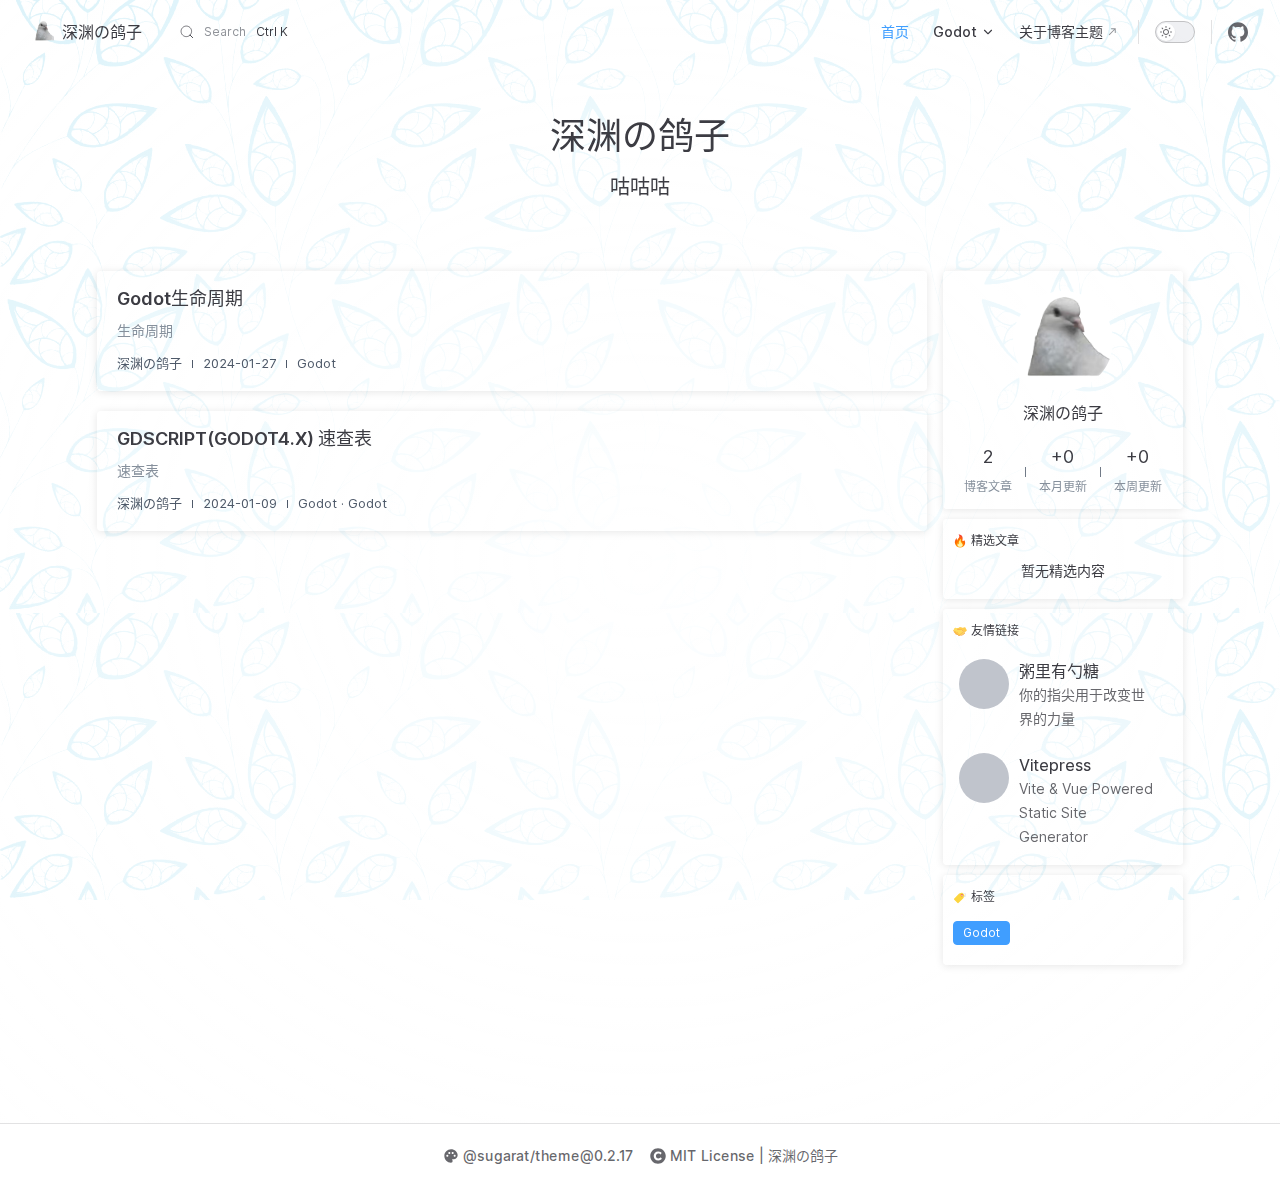
==== commit 1949d742: "Deploy vitepress to GitHub Pages" ====
--- a/index.html
+++ b/index.html
@@ -6,20 +6,20 @@
     <title>深渊の鸽子</title>
     <meta name="description" content="学习Godot和Dotnet的博客">
     <meta name="generator" content="VitePress v1.0.0-rc.40">
-    <link rel="preload stylesheet" href="/assets/style.iNC-fOEg.css" as="style">
+    <link rel="preload stylesheet" href="/assets/style.TlgGy8cl.css" as="style">
     
-    <script type="module" src="/assets/app.8cahpYjN.js"></script>
+    <script type="module" src="/assets/app.xdrEKWnB.js"></script>
     <link rel="preload" href="/assets/inter-roman-latin.bvIUbFQP.woff2" as="font" type="font/woff2" crossorigin="">
-    <link rel="modulepreload" href="/assets/chunks/framework.wAHZtWZV.js">
-    <link rel="modulepreload" href="/assets/chunks/theme.xOVb2lGC.js">
-    <link rel="modulepreload" href="/assets/index.md.SUfvIV2F.lean.js">
+    <link rel="modulepreload" href="/assets/chunks/framework.tq_TrKFV.js">
+    <link rel="modulepreload" href="/assets/chunks/theme.6mIdD9Xc.js">
+    <link rel="modulepreload" href="/assets/index.md.sXSP2Erg.lean.js">
     <link rel="icon" href="/favicon.ico">
     <script id="check-dark-mode">(()=>{const e=localStorage.getItem("vitepress-theme-appearance")||"auto",a=window.matchMedia("(prefers-color-scheme: dark)").matches;(!e||e==="auto"?a:e==="dark")&&document.documentElement.classList.add("dark")})();</script>
     <script id="check-mac-os">document.documentElement.classList.toggle("mac",/Mac|iPhone|iPod|iPad/i.test(navigator.platform));</script>
     <script>import("/pagefind/pagefind.js").then(i=>{window.__pagefind__=i,i.init()}).catch(()=>{});</script>
   </head>
   <body><!--v-if--><!--teleport anchor-->
-    <div id="app"><div class="Layout" data-v-b6cb513a data-v-083be6ec><!--[--><!--[--><!--]--><!----><!--[--><div style="display:none;" class="theme-blog-popover" data-pagefind-ignore="all" data-v-e92296c0><div class="header" data-v-e92296c0><div class="title-wrapper" data-v-e92296c0><i class="el-icon" style="font-size:20px;" data-v-e92296c0><!--[--><svg xmlns="http://www.w3.org/2000/svg" viewBox="0 0 1024 1024" data-v-e92296c0><path fill="currentColor" d="M288 128h608L736 384l160 256H288v320h-96V64h96z"></path></svg><!--]--></i><span class="title" data-v-e92296c0></span></div><i class="el-icon close-icon" style="font-size:20px;" data-v-e92296c0><!--[--><svg xmlns="http://www.w3.org/2000/svg" viewBox="0 0 1024 1024" data-v-e92296c0><path fill="currentColor" d="M512 64a448 448 0 1 1 0 896 448 448 0 0 1 0-896m0 393.664L407.936 353.6a38.4 38.4 0 1 0-54.336 54.336L457.664 512 353.6 616.064a38.4 38.4 0 1 0 54.336 54.336L512 566.336 616.064 670.4a38.4 38.4 0 1 0 54.336-54.336L566.336 512 670.4 407.936a38.4 38.4 0 1 0-54.336-54.336z"></path></svg><!--]--></i></div><!----><div class="footer content" data-v-e92296c0><!--[--><!--]--></div></div><div style="display:none;" class="theme-blog-popover-close" data-v-e92296c0><i class="el-icon" style="font-size:20px;" data-v-e92296c0><!--[--><svg xmlns="http://www.w3.org/2000/svg" viewBox="0 0 1024 1024" data-v-e92296c0><path fill="currentColor" d="M288 128h608L736 384l160 256H288v320h-96V64h96z"></path></svg><!--]--></i></div><!--]--><!--]--><!--[--><span tabindex="-1" data-v-e0f01899></span><a href="#VPContent" class="VPSkipLink visually-hidden" data-v-e0f01899> Skip to content </a><!--]--><!----><header class="VPNav" data-v-083be6ec data-v-c6e992f1><div class="VPNavBar top" data-v-c6e992f1 data-v-b6b17524><div class="wrapper" data-v-b6b17524><div class="container" data-v-b6b17524><div class="title" data-v-b6b17524><div class="VPNavBarTitle" data-v-b6b17524 data-v-15b6483c><a class="title" href="/" data-v-15b6483c><!--[--><!--]--><!--[--><img class="VPImage logo" src="/icon.png" alt data-v-f281e19b><!--]--><!--[-->深渊の鸽子<!--]--><!--[--><!--]--></a></div></div><div class="content" data-v-b6b17524><div class="content-body" data-v-b6b17524><!--[--><!--]--><div class="blog-search search" data-pagefind-ignore="all" data-v-b6b17524 style="--3fb90223:1;" data-v-3e38d8c7><div class="nav-search-btn-wait" data-v-3e38d8c7><svg width="14" height="14" viewBox="0 0 20 20" data-v-3e38d8c7><path d="M14.386 14.386l4.0877 4.0877-4.0877-4.0877c-2.9418 2.9419-7.7115 2.9419-10.6533 0-2.9419-2.9418-2.9419-7.7115 0-10.6533 2.9418-2.9419 7.7115-2.9419 10.6533 0 2.9419 2.9418 2.9419 7.7115 0 10.6533z" stroke="currentColor" fill="none" fill-rule="evenodd" stroke-linecap="round" stroke-linejoin="round" data-v-3e38d8c7></path></svg><span class="search-tip" data-v-3e38d8c7>Search</span><span class="metaKey" data-v-3e38d8c7> K </span></div><!--teleport start--><!--teleport end--></div><nav aria-labelledby="main-nav-aria-label" class="VPNavBarMenu menu" data-v-b6b17524 data-v-a2d80196><span id="main-nav-aria-label" class="visually-hidden" data-v-a2d80196>Main Navigation</span><!--[--><!--[--><a class="VPLink link VPNavBarMenuLink active" href="/" tabindex="0" data-v-a2d80196 data-v-5caa7701><!--[--><span data-v-5caa7701>首页</span><!--]--></a><!--]--><!--[--><div class="VPFlyout VPNavBarMenuGroup" data-v-a2d80196 data-v-489980c5><button type="button" class="button" aria-haspopup="true" aria-expanded="false" data-v-489980c5><span class="text" data-v-489980c5><!----><span data-v-489980c5>Godot</span><svg xmlns="http://www.w3.org/2000/svg" aria-hidden="true" focusable="false" viewbox="0 0 24 24" class="text-icon" data-v-489980c5><path d="M12,16c-0.3,0-0.5-0.1-0.7-0.3l-6-6c-0.4-0.4-0.4-1,0-1.4s1-0.4,1.4,0l5.3,5.3l5.3-5.3c0.4-0.4,1-0.4,1.4,0s0.4,1,0,1.4l-6,6C12.5,15.9,12.3,16,12,16z"></path></svg></span></button><div class="menu" data-v-489980c5><div class="VPMenu" data-v-489980c5 data-v-03725ee0><div class="items" data-v-03725ee0><!--[--><!--[--><div class="VPMenuLink" data-v-03725ee0 data-v-11f92609><a class="VPLink link" href="/godot/" data-v-11f92609><!--[-->GDScript(Godot 4.x)速查表<!--]--></a></div><!--]--><!--[--><div class="VPMenuLink" data-v-03725ee0 data-v-11f92609><a class="VPLink link vp-external-link-icon" href="https://reimenn.github.io/MyGDSciprtBook/" target="_blank" rel="noreferrer" data-v-11f92609><!--[-->GDScript零基础图文入门<!--]--></a></div><!--]--><!--]--></div><!--[--><!--]--></div></div></div><!--]--><!--[--><a class="VPLink link vp-external-link-icon VPNavBarMenuLink" href="https://github.com/ATQQ/sugar-blog" target="_blank" rel="noreferrer" tabindex="0" data-v-a2d80196 data-v-5caa7701><!--[--><span data-v-5caa7701>关于博客主题</span><!--]--></a><!--]--><!--]--></nav><!----><div class="VPNavBarAppearance appearance" data-v-b6b17524 data-v-3a713630><button class="VPSwitch VPSwitchAppearance" type="button" role="switch" title="Switch to dark theme" aria-checked="false" data-v-3a713630 data-v-4ebe4b2f data-v-6e6cfb68><span class="check" data-v-6e6cfb68><span class="icon" data-v-6e6cfb68><!--[--><svg xmlns="http://www.w3.org/2000/svg" aria-hidden="true" focusable="false" viewbox="0 0 24 24" class="sun" data-v-4ebe4b2f><path d="M12,18c-3.3,0-6-2.7-6-6s2.7-6,6-6s6,2.7,6,6S15.3,18,12,18zM12,8c-2.2,0-4,1.8-4,4c0,2.2,1.8,4,4,4c2.2,0,4-1.8,4-4C16,9.8,14.2,8,12,8z"></path><path d="M12,4c-0.6,0-1-0.4-1-1V1c0-0.6,0.4-1,1-1s1,0.4,1,1v2C13,3.6,12.6,4,12,4z"></path><path d="M12,24c-0.6,0-1-0.4-1-1v-2c0-0.6,0.4-1,1-1s1,0.4,1,1v2C13,23.6,12.6,24,12,24z"></path><path d="M5.6,6.6c-0.3,0-0.5-0.1-0.7-0.3L3.5,4.9c-0.4-0.4-0.4-1,0-1.4s1-0.4,1.4,0l1.4,1.4c0.4,0.4,0.4,1,0,1.4C6.2,6.5,5.9,6.6,5.6,6.6z"></path><path d="M19.8,20.8c-0.3,0-0.5-0.1-0.7-0.3l-1.4-1.4c-0.4-0.4-0.4-1,0-1.4s1-0.4,1.4,0l1.4,1.4c0.4,0.4,0.4,1,0,1.4C20.3,20.7,20,20.8,19.8,20.8z"></path><path d="M3,13H1c-0.6,0-1-0.4-1-1s0.4-1,1-1h2c0.6,0,1,0.4,1,1S3.6,13,3,13z"></path><path d="M23,13h-2c-0.6,0-1-0.4-1-1s0.4-1,1-1h2c0.6,0,1,0.4,1,1S23.6,13,23,13z"></path><path d="M4.2,20.8c-0.3,0-0.5-0.1-0.7-0.3c-0.4-0.4-0.4-1,0-1.4l1.4-1.4c0.4-0.4,1-0.4,1.4,0s0.4,1,0,1.4l-1.4,1.4C4.7,20.7,4.5,20.8,4.2,20.8z"></path><path d="M18.4,6.6c-0.3,0-0.5-0.1-0.7-0.3c-0.4-0.4-0.4-1,0-1.4l1.4-1.4c0.4-0.4,1-0.4,1.4,0s0.4,1,0,1.4l-1.4,1.4C18.9,6.5,18.6,6.6,18.4,6.6z"></path></svg><svg xmlns="http://www.w3.org/2000/svg" aria-hidden="true" focusable="false" viewbox="0 0 24 24" class="moon" data-v-4ebe4b2f><path d="M12.1,22c-0.3,0-0.6,0-0.9,0c-5.5-0.5-9.5-5.4-9-10.9c0.4-4.8,4.2-8.6,9-9c0.4,0,0.8,0.2,1,0.5c0.2,0.3,0.2,0.8-0.1,1.1c-2,2.7-1.4,6.4,1.3,8.4c2.1,1.6,5,1.6,7.1,0c0.3-0.2,0.7-0.3,1.1-0.1c0.3,0.2,0.5,0.6,0.5,1c-0.2,2.7-1.5,5.1-3.6,6.8C16.6,21.2,14.4,22,12.1,22zM9.3,4.4c-2.9,1-5,3.6-5.2,6.8c-0.4,4.4,2.8,8.3,7.2,8.7c2.1,0.2,4.2-0.4,5.8-1.8c1.1-0.9,1.9-2.1,2.4-3.4c-2.5,0.9-5.3,0.5-7.5-1.1C9.2,11.4,8.1,7.7,9.3,4.4z"></path></svg><!--]--></span></span></button></div><div class="VPSocialLinks VPNavBarSocialLinks social-links" data-v-b6b17524 data-v-c93bae28 data-v-75b51203><!--[--><a class="VPSocialLink no-icon" href="https://github.com/ZerxZ" aria-label="github" target="_blank" rel="noopener" data-v-75b51203 data-v-7fb75f5d><svg role="img" viewBox="0 0 24 24" xmlns="http://www.w3.org/2000/svg"><title>GitHub</title><path d="M12 .297c-6.63 0-12 5.373-12 12 0 5.303 3.438 9.8 8.205 11.385.6.113.82-.258.82-.577 0-.285-.01-1.04-.015-2.04-3.338.724-4.042-1.61-4.042-1.61C4.422 18.07 3.633 17.7 3.633 17.7c-1.087-.744.084-.729.084-.729 1.205.084 1.838 1.236 1.838 1.236 1.07 1.835 2.809 1.305 3.495.998.108-.776.417-1.305.76-1.605-2.665-.3-5.466-1.332-5.466-5.93 0-1.31.465-2.38 1.235-3.22-.135-.303-.54-1.523.105-3.176 0 0 1.005-.322 3.3 1.23.96-.267 1.98-.399 3-.405 1.02.006 2.04.138 3 .405 2.28-1.552 3.285-1.23 3.285-1.23.645 1.653.24 2.873.12 3.176.765.84 1.23 1.91 1.23 3.22 0 4.61-2.805 5.625-5.475 5.92.42.36.81 1.096.81 2.22 0 1.606-.015 2.896-.015 3.286 0 .315.21.69.825.57C20.565 22.092 24 17.592 24 12.297c0-6.627-5.373-12-12-12"/></svg></a><!--]--></div><div class="VPFlyout VPNavBarExtra extra" data-v-b6b17524 data-v-16333967 data-v-489980c5><button type="button" class="button" aria-haspopup="true" aria-expanded="false" aria-label="extra navigation" data-v-489980c5><svg xmlns="http://www.w3.org/2000/svg" aria-hidden="true" focusable="false" viewbox="0 0 24 24" class="icon" data-v-489980c5><circle cx="12" cy="12" r="2"></circle><circle cx="19" cy="12" r="2"></circle><circle cx="5" cy="12" r="2"></circle></svg></button><div class="menu" data-v-489980c5><div class="VPMenu" data-v-489980c5 data-v-03725ee0><!----><!--[--><!--[--><!----><div class="group" data-v-16333967><div class="item appearance" data-v-16333967><p class="label" data-v-16333967>Appearance</p><div class="appearance-action" data-v-16333967><button class="VPSwitch VPSwitchAppearance" type="button" role="switch" title="Switch to dark theme" aria-checked="false" data-v-16333967 data-v-4ebe4b2f data-v-6e6cfb68><span class="check" data-v-6e6cfb68><span class="icon" data-v-6e6cfb68><!--[--><svg xmlns="http://www.w3.org/2000/svg" aria-hidden="true" focusable="false" viewbox="0 0 24 24" class="sun" data-v-4ebe4b2f><path d="M12,18c-3.3,0-6-2.7-6-6s2.7-6,6-6s6,2.7,6,6S15.3,18,12,18zM12,8c-2.2,0-4,1.8-4,4c0,2.2,1.8,4,4,4c2.2,0,4-1.8,4-4C16,9.8,14.2,8,12,8z"></path><path d="M12,4c-0.6,0-1-0.4-1-1V1c0-0.6,0.4-1,1-1s1,0.4,1,1v2C13,3.6,12.6,4,12,4z"></path><path d="M12,24c-0.6,0-1-0.4-1-1v-2c0-0.6,0.4-1,1-1s1,0.4,1,1v2C13,23.6,12.6,24,12,24z"></path><path d="M5.6,6.6c-0.3,0-0.5-0.1-0.7-0.3L3.5,4.9c-0.4-0.4-0.4-1,0-1.4s1-0.4,1.4,0l1.4,1.4c0.4,0.4,0.4,1,0,1.4C6.2,6.5,5.9,6.6,5.6,6.6z"></path><path d="M19.8,20.8c-0.3,0-0.5-0.1-0.7-0.3l-1.4-1.4c-0.4-0.4-0.4-1,0-1.4s1-0.4,1.4,0l1.4,1.4c0.4,0.4,0.4,1,0,1.4C20.3,20.7,20,20.8,19.8,20.8z"></path><path d="M3,13H1c-0.6,0-1-0.4-1-1s0.4-1,1-1h2c0.6,0,1,0.4,1,1S3.6,13,3,13z"></path><path d="M23,13h-2c-0.6,0-1-0.4-1-1s0.4-1,1-1h2c0.6,0,1,0.4,1,1S23.6,13,23,13z"></path><path d="M4.2,20.8c-0.3,0-0.5-0.1-0.7-0.3c-0.4-0.4-0.4-1,0-1.4l1.4-1.4c0.4-0.4,1-0.4,1.4,0s0.4,1,0,1.4l-1.4,1.4C4.7,20.7,4.5,20.8,4.2,20.8z"></path><path d="M18.4,6.6c-0.3,0-0.5-0.1-0.7-0.3c-0.4-0.4-0.4-1,0-1.4l1.4-1.4c0.4-0.4,1-0.4,1.4,0s0.4,1,0,1.4l-1.4,1.4C18.9,6.5,18.6,6.6,18.4,6.6z"></path></svg><svg xmlns="http://www.w3.org/2000/svg" aria-hidden="true" focusable="false" viewbox="0 0 24 24" class="moon" data-v-4ebe4b2f><path d="M12.1,22c-0.3,0-0.6,0-0.9,0c-5.5-0.5-9.5-5.4-9-10.9c0.4-4.8,4.2-8.6,9-9c0.4,0,0.8,0.2,1,0.5c0.2,0.3,0.2,0.8-0.1,1.1c-2,2.7-1.4,6.4,1.3,8.4c2.1,1.6,5,1.6,7.1,0c0.3-0.2,0.7-0.3,1.1-0.1c0.3,0.2,0.5,0.6,0.5,1c-0.2,2.7-1.5,5.1-3.6,6.8C16.6,21.2,14.4,22,12.1,22zM9.3,4.4c-2.9,1-5,3.6-5.2,6.8c-0.4,4.4,2.8,8.3,7.2,8.7c2.1,0.2,4.2-0.4,5.8-1.8c1.1-0.9,1.9-2.1,2.4-3.4c-2.5,0.9-5.3,0.5-7.5-1.1C9.2,11.4,8.1,7.7,9.3,4.4z"></path></svg><!--]--></span></span></button></div></div></div><div class="group" data-v-16333967><div class="item social-links" data-v-16333967><div class="VPSocialLinks social-links-list" data-v-16333967 data-v-75b51203><!--[--><a class="VPSocialLink no-icon" href="https://github.com/ZerxZ" aria-label="github" target="_blank" rel="noopener" data-v-75b51203 data-v-7fb75f5d><svg role="img" viewBox="0 0 24 24" xmlns="http://www.w3.org/2000/svg"><title>GitHub</title><path d="M12 .297c-6.63 0-12 5.373-12 12 0 5.303 3.438 9.8 8.205 11.385.6.113.82-.258.82-.577 0-.285-.01-1.04-.015-2.04-3.338.724-4.042-1.61-4.042-1.61C4.422 18.07 3.633 17.7 3.633 17.7c-1.087-.744.084-.729.084-.729 1.205.084 1.838 1.236 1.838 1.236 1.07 1.835 2.809 1.305 3.495.998.108-.776.417-1.305.76-1.605-2.665-.3-5.466-1.332-5.466-5.93 0-1.31.465-2.38 1.235-3.22-.135-.303-.54-1.523.105-3.176 0 0 1.005-.322 3.3 1.23.96-.267 1.98-.399 3-.405 1.02.006 2.04.138 3 .405 2.28-1.552 3.285-1.23 3.285-1.23.645 1.653.24 2.873.12 3.176.765.84 1.23 1.91 1.23 3.22 0 4.61-2.805 5.625-5.475 5.92.42.36.81 1.096.81 2.22 0 1.606-.015 2.896-.015 3.286 0 .315.21.69.825.57C20.565 22.092 24 17.592 24 12.297c0-6.627-5.373-12-12-12"/></svg></a><!--]--></div></div></div><!--]--><!--]--></div></div></div><!--[--><!--]--><button type="button" class="VPNavBarHamburger hamburger" aria-label="mobile navigation" aria-expanded="false" aria-controls="VPNavScreen" data-v-b6b17524 data-v-feb43a88><span class="container" data-v-feb43a88><span class="top" data-v-feb43a88></span><span class="middle" data-v-feb43a88></span><span class="bottom" data-v-feb43a88></span></span></button></div></div></div></div><div class="divider" data-v-b6b17524><div class="divider-line" data-v-b6b17524></div></div></div><!----></header><!----><!----><div class="VPContent is-home" id="VPContent" data-pagefind-body data-v-083be6ec data-v-a86c4d1b><div class="VPHome" data-v-a86c4d1b data-v-dccde9ef><!--[--><!--[--><!--[--><!--[--><!--]--><div class="home" data-v-b6cb513a><div style="display:none;" class="blog-home-header-avatar" data-v-b6cb513a data-v-7581e1fa><img src="/icon.png" alt="avatar" data-v-7581e1fa></div><div class="header-banner" data-v-b6cb513a><div data-v-b6cb513a data-v-4d11cc2e><h1 data-v-4d11cc2e><span class="name" data-v-4d11cc2e>深渊の鸽子</span><span style="display:none;" class="motto" data-v-4d11cc2e></span></h1><div class="inspiring-wrapper" data-v-4d11cc2e><h2 style="display:none;" data-v-4d11cc2e></h2></div></div></div><div class="content-wrapper" data-v-b6cb513a><div class="blog-list-wrapper" data-v-b6cb513a><!--[--><ul data-pagefind-ignore="all" data-v-18171e4d><!--[--><li data-v-18171e4d><a class="blog-item" href="/godot/godot_execution_order" data-v-18171e4d data-v-ff7321df><!----><!----><div class="info-container" data-v-ff7321df><div class="info-part" data-v-ff7321df><p class="title" data-v-ff7321df>Godot生命周期</p><p class="description" data-v-ff7321df>生命周期</p><!----><div class="badge-list" data-v-ff7321df><span class="split" data-v-ff7321df>深渊の鸽子</span><span class="split" data-v-ff7321df>7小时前</span><span class="split" data-v-ff7321df>Godot</span></div></div><!----></div><!----></a></li><li data-v-18171e4d><a class="blog-item" href="/godot/index" data-v-18171e4d data-v-ff7321df><!----><!----><div class="info-container" data-v-ff7321df><div class="info-part" data-v-ff7321df><p class="title" data-v-ff7321df>GDSCRIPT(GODOT4.X) 速查表</p><p class="description" data-v-ff7321df>速查表</p><!----><div class="badge-list" data-v-ff7321df><span class="split" data-v-ff7321df>深渊の鸽子</span><span class="split" data-v-ff7321df>2024-01-09</span><span class="split" data-v-ff7321df>Godot · Godot</span></div></div><!----></div><!----></a></li><!--]--></ul><!----><!--]--></div><div class="blog-info-wrapper" data-v-b6cb513a><div class="blog-info" data-pagefind-ignore="all" data-v-b6cb513a data-v-6db4e5f2><!--[--><!----><div class="card" data-v-12226294><div class="blog-author" data-v-12226294 data-v-62d4b56b><img src="/icon.png" alt="avatar" data-v-62d4b56b><p data-v-62d4b56b>深渊の鸽子</p></div><div class="overview-data" data-v-12226294><div class="overview-item" data-v-12226294><span class="count" data-v-12226294>2</span><span class="label" data-v-12226294>博客文章</span></div><div class="split" data-v-12226294></div><div class="overview-item" data-v-12226294><span class="count" data-v-12226294>+2</span><span class="label" data-v-12226294>本月更新</span></div><div class="split" data-v-12226294></div><div class="overview-item" data-v-12226294><span class="count" data-v-12226294>+1</span><span class="label" data-v-12226294>本周更新</span></div></div></div><!--]--><div class="card recommend" data-pagefind-ignore="all" data-v-6db4e5f2 data-v-3de5c2af><div class="card-header" data-v-3de5c2af><span class="title" data-v-3de5c2af><span class="svg-icon"><svg viewBox="0 0 128 128" xmlns="http://www.w3.org/2000/svg">
+    <div id="app"><div class="Layout" data-v-c88274c7 data-v-083be6ec><!--[--><!--[--><!--]--><!----><!--[--><div style="display:none;" class="theme-blog-popover" data-pagefind-ignore="all" data-v-4b50910f><div class="header" data-v-4b50910f><div class="title-wrapper" data-v-4b50910f><i class="el-icon" style="font-size:20px;" data-v-4b50910f><!--[--><svg width="512" height="512" viewBox="0 0 1024 1024" xmlns="http://www.w3.org/2000/svg" data-v-4b50910f><path fill="currentColor" d="M880 112c-3.8 0-7.7.7-11.6 2.3L292 345.9H128c-8.8 0-16 7.4-16 16.6v299c0 9.2 7.2 16.6 16 16.6h101.6c-3.7 11.6-5.6 23.9-5.6 36.4c0 65.9 53.8 119.5 120 119.5c55.4 0 102.1-37.6 115.9-88.4l408.6 164.2c3.9 1.5 7.8 2.3 11.6 2.3c16.9 0 32-14.2 32-33.2V145.2C912 126.2 897 112 880 112M344 762.3c-26.5 0-48-21.4-48-47.8c0-11.2 3.9-21.9 11-30.4l84.9 34.1c-2 24.6-22.7 44.1-47.9 44.1" data-v-4b50910f></path></svg><!--]--></i><span class="title" data-v-4b50910f></span></div><i class="el-icon close-icon" style="font-size:20px;" data-v-4b50910f><!--[--><svg xmlns="http://www.w3.org/2000/svg" viewBox="0 0 1024 1024" data-v-4b50910f><path fill="currentColor" d="M512 64a448 448 0 1 1 0 896 448 448 0 0 1 0-896m0 393.664L407.936 353.6a38.4 38.4 0 1 0-54.336 54.336L457.664 512 353.6 616.064a38.4 38.4 0 1 0 54.336 54.336L512 566.336 616.064 670.4a38.4 38.4 0 1 0 54.336-54.336L566.336 512 670.4 407.936a38.4 38.4 0 1 0-54.336-54.336z"></path></svg><!--]--></i></div><!----><div class="footer content" data-v-4b50910f><!--[--><!--]--></div></div><div style="display:none;" class="theme-blog-popover-close" data-v-4b50910f><i class="el-icon" style="" data-v-4b50910f><!--[--><svg width="512" height="512" viewBox="0 0 1024 1024" xmlns="http://www.w3.org/2000/svg" data-v-4b50910f><path fill="currentColor" d="M880 112c-3.8 0-7.7.7-11.6 2.3L292 345.9H128c-8.8 0-16 7.4-16 16.6v299c0 9.2 7.2 16.6 16 16.6h101.6c-3.7 11.6-5.6 23.9-5.6 36.4c0 65.9 53.8 119.5 120 119.5c55.4 0 102.1-37.6 115.9-88.4l408.6 164.2c3.9 1.5 7.8 2.3 11.6 2.3c16.9 0 32-14.2 32-33.2V145.2C912 126.2 897 112 880 112M344 762.3c-26.5 0-48-21.4-48-47.8c0-11.2 3.9-21.9 11-30.4l84.9 34.1c-2 24.6-22.7 44.1-47.9 44.1" data-v-4b50910f></path></svg><!--]--></i></div><!--]--><!--]--><!--[--><span tabindex="-1" data-v-e0f01899></span><a href="#VPContent" class="VPSkipLink visually-hidden" data-v-e0f01899> Skip to content </a><!--]--><!----><header class="VPNav" data-v-083be6ec data-v-c6e992f1><div class="VPNavBar top" data-v-c6e992f1 data-v-b6b17524><div class="wrapper" data-v-b6b17524><div class="container" data-v-b6b17524><div class="title" data-v-b6b17524><div class="VPNavBarTitle" data-v-b6b17524 data-v-15b6483c><a class="title" href="/" data-v-15b6483c><!--[--><!--]--><!--[--><img class="VPImage logo" src="/icon.png" alt data-v-f281e19b><!--]--><!--[-->深渊の鸽子<!--]--><!--[--><!--]--></a></div></div><div class="content" data-v-b6b17524><div class="content-body" data-v-b6b17524><!--[--><!--]--><div class="blog-search search" data-pagefind-ignore="all" data-v-b6b17524 style="--3fb90223:1;" data-v-3e38d8c7><div class="nav-search-btn-wait" data-v-3e38d8c7><svg width="14" height="14" viewBox="0 0 20 20" data-v-3e38d8c7><path d="M14.386 14.386l4.0877 4.0877-4.0877-4.0877c-2.9418 2.9419-7.7115 2.9419-10.6533 0-2.9419-2.9418-2.9419-7.7115 0-10.6533 2.9418-2.9419 7.7115-2.9419 10.6533 0 2.9419 2.9418 2.9419 7.7115 0 10.6533z" stroke="currentColor" fill="none" fill-rule="evenodd" stroke-linecap="round" stroke-linejoin="round" data-v-3e38d8c7></path></svg><span class="search-tip" data-v-3e38d8c7>Search</span><span class="metaKey" data-v-3e38d8c7> K </span></div><!--teleport start--><!--teleport end--></div><nav aria-labelledby="main-nav-aria-label" class="VPNavBarMenu menu" data-v-b6b17524 data-v-a2d80196><span id="main-nav-aria-label" class="visually-hidden" data-v-a2d80196>Main Navigation</span><!--[--><!--[--><a class="VPLink link VPNavBarMenuLink active" href="/" tabindex="0" data-v-a2d80196 data-v-5caa7701><!--[--><span data-v-5caa7701>首页</span><!--]--></a><!--]--><!--[--><div class="VPFlyout VPNavBarMenuGroup" data-v-a2d80196 data-v-489980c5><button type="button" class="button" aria-haspopup="true" aria-expanded="false" data-v-489980c5><span class="text" data-v-489980c5><!----><span data-v-489980c5>Godot</span><svg xmlns="http://www.w3.org/2000/svg" aria-hidden="true" focusable="false" viewbox="0 0 24 24" class="text-icon" data-v-489980c5><path d="M12,16c-0.3,0-0.5-0.1-0.7-0.3l-6-6c-0.4-0.4-0.4-1,0-1.4s1-0.4,1.4,0l5.3,5.3l5.3-5.3c0.4-0.4,1-0.4,1.4,0s0.4,1,0,1.4l-6,6C12.5,15.9,12.3,16,12,16z"></path></svg></span></button><div class="menu" data-v-489980c5><div class="VPMenu" data-v-489980c5 data-v-03725ee0><div class="items" data-v-03725ee0><!--[--><!--[--><div class="VPMenuLink" data-v-03725ee0 data-v-11f92609><a class="VPLink link" href="/godot/" data-v-11f92609><!--[-->GDScript(Godot 4.x)速查表<!--]--></a></div><!--]--><!--[--><div class="VPMenuLink" data-v-03725ee0 data-v-11f92609><a class="VPLink link vp-external-link-icon" href="https://reimenn.github.io/MyGDSciprtBook/" target="_blank" rel="noreferrer" data-v-11f92609><!--[-->GDScript零基础图文入门<!--]--></a></div><!--]--><!--]--></div><!--[--><!--]--></div></div></div><!--]--><!--[--><a class="VPLink link vp-external-link-icon VPNavBarMenuLink" href="https://github.com/ATQQ/sugar-blog" target="_blank" rel="noreferrer" tabindex="0" data-v-a2d80196 data-v-5caa7701><!--[--><span data-v-5caa7701>关于博客主题</span><!--]--></a><!--]--><!--]--></nav><!----><div class="VPNavBarAppearance appearance" data-v-b6b17524 data-v-3a713630><button class="VPSwitch VPSwitchAppearance" type="button" role="switch" title="Switch to dark theme" aria-checked="false" data-v-3a713630 data-v-4ebe4b2f data-v-6e6cfb68><span class="check" data-v-6e6cfb68><span class="icon" data-v-6e6cfb68><!--[--><svg xmlns="http://www.w3.org/2000/svg" aria-hidden="true" focusable="false" viewbox="0 0 24 24" class="sun" data-v-4ebe4b2f><path d="M12,18c-3.3,0-6-2.7-6-6s2.7-6,6-6s6,2.7,6,6S15.3,18,12,18zM12,8c-2.2,0-4,1.8-4,4c0,2.2,1.8,4,4,4c2.2,0,4-1.8,4-4C16,9.8,14.2,8,12,8z"></path><path d="M12,4c-0.6,0-1-0.4-1-1V1c0-0.6,0.4-1,1-1s1,0.4,1,1v2C13,3.6,12.6,4,12,4z"></path><path d="M12,24c-0.6,0-1-0.4-1-1v-2c0-0.6,0.4-1,1-1s1,0.4,1,1v2C13,23.6,12.6,24,12,24z"></path><path d="M5.6,6.6c-0.3,0-0.5-0.1-0.7-0.3L3.5,4.9c-0.4-0.4-0.4-1,0-1.4s1-0.4,1.4,0l1.4,1.4c0.4,0.4,0.4,1,0,1.4C6.2,6.5,5.9,6.6,5.6,6.6z"></path><path d="M19.8,20.8c-0.3,0-0.5-0.1-0.7-0.3l-1.4-1.4c-0.4-0.4-0.4-1,0-1.4s1-0.4,1.4,0l1.4,1.4c0.4,0.4,0.4,1,0,1.4C20.3,20.7,20,20.8,19.8,20.8z"></path><path d="M3,13H1c-0.6,0-1-0.4-1-1s0.4-1,1-1h2c0.6,0,1,0.4,1,1S3.6,13,3,13z"></path><path d="M23,13h-2c-0.6,0-1-0.4-1-1s0.4-1,1-1h2c0.6,0,1,0.4,1,1S23.6,13,23,13z"></path><path d="M4.2,20.8c-0.3,0-0.5-0.1-0.7-0.3c-0.4-0.4-0.4-1,0-1.4l1.4-1.4c0.4-0.4,1-0.4,1.4,0s0.4,1,0,1.4l-1.4,1.4C4.7,20.7,4.5,20.8,4.2,20.8z"></path><path d="M18.4,6.6c-0.3,0-0.5-0.1-0.7-0.3c-0.4-0.4-0.4-1,0-1.4l1.4-1.4c0.4-0.4,1-0.4,1.4,0s0.4,1,0,1.4l-1.4,1.4C18.9,6.5,18.6,6.6,18.4,6.6z"></path></svg><svg xmlns="http://www.w3.org/2000/svg" aria-hidden="true" focusable="false" viewbox="0 0 24 24" class="moon" data-v-4ebe4b2f><path d="M12.1,22c-0.3,0-0.6,0-0.9,0c-5.5-0.5-9.5-5.4-9-10.9c0.4-4.8,4.2-8.6,9-9c0.4,0,0.8,0.2,1,0.5c0.2,0.3,0.2,0.8-0.1,1.1c-2,2.7-1.4,6.4,1.3,8.4c2.1,1.6,5,1.6,7.1,0c0.3-0.2,0.7-0.3,1.1-0.1c0.3,0.2,0.5,0.6,0.5,1c-0.2,2.7-1.5,5.1-3.6,6.8C16.6,21.2,14.4,22,12.1,22zM9.3,4.4c-2.9,1-5,3.6-5.2,6.8c-0.4,4.4,2.8,8.3,7.2,8.7c2.1,0.2,4.2-0.4,5.8-1.8c1.1-0.9,1.9-2.1,2.4-3.4c-2.5,0.9-5.3,0.5-7.5-1.1C9.2,11.4,8.1,7.7,9.3,4.4z"></path></svg><!--]--></span></span></button></div><div class="VPSocialLinks VPNavBarSocialLinks social-links" data-v-b6b17524 data-v-c93bae28 data-v-75b51203><!--[--><a class="VPSocialLink no-icon" href="https://github.com/ZerxZ" aria-label="github" target="_blank" rel="noopener" data-v-75b51203 data-v-7fb75f5d><svg role="img" viewBox="0 0 24 24" xmlns="http://www.w3.org/2000/svg"><title>GitHub</title><path d="M12 .297c-6.63 0-12 5.373-12 12 0 5.303 3.438 9.8 8.205 11.385.6.113.82-.258.82-.577 0-.285-.01-1.04-.015-2.04-3.338.724-4.042-1.61-4.042-1.61C4.422 18.07 3.633 17.7 3.633 17.7c-1.087-.744.084-.729.084-.729 1.205.084 1.838 1.236 1.838 1.236 1.07 1.835 2.809 1.305 3.495.998.108-.776.417-1.305.76-1.605-2.665-.3-5.466-1.332-5.466-5.93 0-1.31.465-2.38 1.235-3.22-.135-.303-.54-1.523.105-3.176 0 0 1.005-.322 3.3 1.23.96-.267 1.98-.399 3-.405 1.02.006 2.04.138 3 .405 2.28-1.552 3.285-1.23 3.285-1.23.645 1.653.24 2.873.12 3.176.765.84 1.23 1.91 1.23 3.22 0 4.61-2.805 5.625-5.475 5.92.42.36.81 1.096.81 2.22 0 1.606-.015 2.896-.015 3.286 0 .315.21.69.825.57C20.565 22.092 24 17.592 24 12.297c0-6.627-5.373-12-12-12"/></svg></a><!--]--></div><div class="VPFlyout VPNavBarExtra extra" data-v-b6b17524 data-v-16333967 data-v-489980c5><button type="button" class="button" aria-haspopup="true" aria-expanded="false" aria-label="extra navigation" data-v-489980c5><svg xmlns="http://www.w3.org/2000/svg" aria-hidden="true" focusable="false" viewbox="0 0 24 24" class="icon" data-v-489980c5><circle cx="12" cy="12" r="2"></circle><circle cx="19" cy="12" r="2"></circle><circle cx="5" cy="12" r="2"></circle></svg></button><div class="menu" data-v-489980c5><div class="VPMenu" data-v-489980c5 data-v-03725ee0><!----><!--[--><!--[--><!----><div class="group" data-v-16333967><div class="item appearance" data-v-16333967><p class="label" data-v-16333967>Appearance</p><div class="appearance-action" data-v-16333967><button class="VPSwitch VPSwitchAppearance" type="button" role="switch" title="Switch to dark theme" aria-checked="false" data-v-16333967 data-v-4ebe4b2f data-v-6e6cfb68><span class="check" data-v-6e6cfb68><span class="icon" data-v-6e6cfb68><!--[--><svg xmlns="http://www.w3.org/2000/svg" aria-hidden="true" focusable="false" viewbox="0 0 24 24" class="sun" data-v-4ebe4b2f><path d="M12,18c-3.3,0-6-2.7-6-6s2.7-6,6-6s6,2.7,6,6S15.3,18,12,18zM12,8c-2.2,0-4,1.8-4,4c0,2.2,1.8,4,4,4c2.2,0,4-1.8,4-4C16,9.8,14.2,8,12,8z"></path><path d="M12,4c-0.6,0-1-0.4-1-1V1c0-0.6,0.4-1,1-1s1,0.4,1,1v2C13,3.6,12.6,4,12,4z"></path><path d="M12,24c-0.6,0-1-0.4-1-1v-2c0-0.6,0.4-1,1-1s1,0.4,1,1v2C13,23.6,12.6,24,12,24z"></path><path d="M5.6,6.6c-0.3,0-0.5-0.1-0.7-0.3L3.5,4.9c-0.4-0.4-0.4-1,0-1.4s1-0.4,1.4,0l1.4,1.4c0.4,0.4,0.4,1,0,1.4C6.2,6.5,5.9,6.6,5.6,6.6z"></path><path d="M19.8,20.8c-0.3,0-0.5-0.1-0.7-0.3l-1.4-1.4c-0.4-0.4-0.4-1,0-1.4s1-0.4,1.4,0l1.4,1.4c0.4,0.4,0.4,1,0,1.4C20.3,20.7,20,20.8,19.8,20.8z"></path><path d="M3,13H1c-0.6,0-1-0.4-1-1s0.4-1,1-1h2c0.6,0,1,0.4,1,1S3.6,13,3,13z"></path><path d="M23,13h-2c-0.6,0-1-0.4-1-1s0.4-1,1-1h2c0.6,0,1,0.4,1,1S23.6,13,23,13z"></path><path d="M4.2,20.8c-0.3,0-0.5-0.1-0.7-0.3c-0.4-0.4-0.4-1,0-1.4l1.4-1.4c0.4-0.4,1-0.4,1.4,0s0.4,1,0,1.4l-1.4,1.4C4.7,20.7,4.5,20.8,4.2,20.8z"></path><path d="M18.4,6.6c-0.3,0-0.5-0.1-0.7-0.3c-0.4-0.4-0.4-1,0-1.4l1.4-1.4c0.4-0.4,1-0.4,1.4,0s0.4,1,0,1.4l-1.4,1.4C18.9,6.5,18.6,6.6,18.4,6.6z"></path></svg><svg xmlns="http://www.w3.org/2000/svg" aria-hidden="true" focusable="false" viewbox="0 0 24 24" class="moon" data-v-4ebe4b2f><path d="M12.1,22c-0.3,0-0.6,0-0.9,0c-5.5-0.5-9.5-5.4-9-10.9c0.4-4.8,4.2-8.6,9-9c0.4,0,0.8,0.2,1,0.5c0.2,0.3,0.2,0.8-0.1,1.1c-2,2.7-1.4,6.4,1.3,8.4c2.1,1.6,5,1.6,7.1,0c0.3-0.2,0.7-0.3,1.1-0.1c0.3,0.2,0.5,0.6,0.5,1c-0.2,2.7-1.5,5.1-3.6,6.8C16.6,21.2,14.4,22,12.1,22zM9.3,4.4c-2.9,1-5,3.6-5.2,6.8c-0.4,4.4,2.8,8.3,7.2,8.7c2.1,0.2,4.2-0.4,5.8-1.8c1.1-0.9,1.9-2.1,2.4-3.4c-2.5,0.9-5.3,0.5-7.5-1.1C9.2,11.4,8.1,7.7,9.3,4.4z"></path></svg><!--]--></span></span></button></div></div></div><div class="group" data-v-16333967><div class="item social-links" data-v-16333967><div class="VPSocialLinks social-links-list" data-v-16333967 data-v-75b51203><!--[--><a class="VPSocialLink no-icon" href="https://github.com/ZerxZ" aria-label="github" target="_blank" rel="noopener" data-v-75b51203 data-v-7fb75f5d><svg role="img" viewBox="0 0 24 24" xmlns="http://www.w3.org/2000/svg"><title>GitHub</title><path d="M12 .297c-6.63 0-12 5.373-12 12 0 5.303 3.438 9.8 8.205 11.385.6.113.82-.258.82-.577 0-.285-.01-1.04-.015-2.04-3.338.724-4.042-1.61-4.042-1.61C4.422 18.07 3.633 17.7 3.633 17.7c-1.087-.744.084-.729.084-.729 1.205.084 1.838 1.236 1.838 1.236 1.07 1.835 2.809 1.305 3.495.998.108-.776.417-1.305.76-1.605-2.665-.3-5.466-1.332-5.466-5.93 0-1.31.465-2.38 1.235-3.22-.135-.303-.54-1.523.105-3.176 0 0 1.005-.322 3.3 1.23.96-.267 1.98-.399 3-.405 1.02.006 2.04.138 3 .405 2.28-1.552 3.285-1.23 3.285-1.23.645 1.653.24 2.873.12 3.176.765.84 1.23 1.91 1.23 3.22 0 4.61-2.805 5.625-5.475 5.92.42.36.81 1.096.81 2.22 0 1.606-.015 2.896-.015 3.286 0 .315.21.69.825.57C20.565 22.092 24 17.592 24 12.297c0-6.627-5.373-12-12-12"/></svg></a><!--]--></div></div></div><!--]--><!--]--></div></div></div><!--[--><!--]--><button type="button" class="VPNavBarHamburger hamburger" aria-label="mobile navigation" aria-expanded="false" aria-controls="VPNavScreen" data-v-b6b17524 data-v-feb43a88><span class="container" data-v-feb43a88><span class="top" data-v-feb43a88></span><span class="middle" data-v-feb43a88></span><span class="bottom" data-v-feb43a88></span></span></button></div></div></div></div><div class="divider" data-v-b6b17524><div class="divider-line" data-v-b6b17524></div></div></div><!----></header><!----><!----><div class="VPContent is-home" id="VPContent" data-pagefind-body data-v-083be6ec data-v-a86c4d1b><div class="VPHome" data-v-a86c4d1b data-v-dccde9ef><!--[--><!--[--><!--[--><!--[--><!--]--><div class="home" data-v-c88274c7><div style="display:none;" class="blog-home-header-avatar" data-v-c88274c7 data-v-23ea21bb><img src="/icon.png" alt="avatar" data-v-23ea21bb></div><div class="header-banner" data-v-c88274c7><div data-v-c88274c7 data-v-2fa9bd71><h1 data-v-2fa9bd71><span class="name" data-v-2fa9bd71>深渊の鸽子</span><span style="display:none;" class="motto" data-v-2fa9bd71></span></h1><div class="inspiring-wrapper" data-v-2fa9bd71><h2 style="display:none;" data-v-2fa9bd71></h2></div></div></div><div class="content-wrapper" data-v-c88274c7><div class="blog-list-wrapper" data-v-c88274c7><!--[--><ul data-pagefind-ignore="all" data-v-86041b56><!--[--><li data-v-86041b56><a class="blog-item" href="/godot/godot_execution_order" data-v-86041b56 data-v-c50dffb4><!----><!----><div class="info-container" data-v-c50dffb4><div class="info-part" data-v-c50dffb4><p class="title" data-v-c50dffb4>Godot生命周期</p><p class="description" data-v-c50dffb4>生命周期</p><!----><div class="badge-list" data-v-c50dffb4><span class="split" data-v-c50dffb4>深渊の鸽子</span><span class="split" data-v-c50dffb4>17小时前</span><span class="split" data-v-c50dffb4>Godot</span></div></div><!----></div><!----></a></li><li data-v-86041b56><a class="blog-item" href="/godot/index" data-v-86041b56 data-v-c50dffb4><!----><!----><div class="info-container" data-v-c50dffb4><div class="info-part" data-v-c50dffb4><p class="title" data-v-c50dffb4>GDSCRIPT(GODOT4.X) 速查表</p><p class="description" data-v-c50dffb4>速查表</p><!----><div class="badge-list" data-v-c50dffb4><span class="split" data-v-c50dffb4>深渊の鸽子</span><span class="split" data-v-c50dffb4>2024-01-09</span><span class="split" data-v-c50dffb4>Godot · Godot</span></div></div><!----></div><!----></a></li><!--]--></ul><!----><!--]--></div><div class="blog-info-wrapper" data-v-c88274c7><div class="blog-info" data-pagefind-ignore="all" data-v-c88274c7 data-v-cdedc88d><!--[--><!----><div class="card" data-v-2f9dd67c><div class="blog-author" data-v-2f9dd67c data-v-eb9220c4><img src="/icon.png" alt="avatar" data-v-eb9220c4><p data-v-eb9220c4>深渊の鸽子</p></div><div class="overview-data" data-v-2f9dd67c><div class="overview-item" data-v-2f9dd67c><span class="count" data-v-2f9dd67c>2</span><span class="label" data-v-2f9dd67c>博客文章</span></div><div class="split" data-v-2f9dd67c></div><div class="overview-item" data-v-2f9dd67c><span class="count" data-v-2f9dd67c>+2</span><span class="label" data-v-2f9dd67c>本月更新</span></div><div class="split" data-v-2f9dd67c></div><div class="overview-item" data-v-2f9dd67c><span class="count" data-v-2f9dd67c>+1</span><span class="label" data-v-2f9dd67c>本周更新</span></div></div></div><!--]--><div class="card recommend" data-pagefind-ignore="all" data-v-cdedc88d data-v-1add8cbc><div class="card-header" data-v-1add8cbc><span class="title" data-v-1add8cbc><span class="svg-icon"><svg viewBox="0 0 128 128" xmlns="http://www.w3.org/2000/svg">
 <radialGradient id="notoFire0" cx="68.884" cy="124.296" r="70.587" gradientTransform="matrix(-1 -.00434 -.00713 1.6408 131.986 -79.345)" gradientUnits="userSpaceOnUse">
     <stop offset=".314" stop-color="#FF9800"/>
     <stop offset=".662" stop-color="#FF6D00"/>
@@ -38,11 +38,11 @@
     <stop offset=".941" stop-color="#FFF176" stop-opacity="0"/>
 </radialGradient>
 <path fill="url(#notoFire1)" d="M76.11 77.42c-9.09-11.7-5.02-25.05-2.79-30.37c.3-.7-.5-1.36-1.13-.93c-3.91 2.66-11.92 8.92-15.65 17.73c-5.05 11.91-4.69 17.74-1.7 24.86c1.8 4.29-.29 5.2-1.34 5.36c-1.02.16-1.96-.52-2.71-1.23a16.09 16.09 0 0 1-4.44-7.6c-.16-.62-.97-.79-1.34-.28c-2.8 3.87-4.25 10.08-4.32 14.47C40.47 113 51.68 124 65.24 124c17.09 0 29.54-18.9 19.72-34.7c-2.85-4.6-5.53-7.61-8.85-11.88z"/>
-</svg></span> 精选文章</span><!----></div><div class="empty-text" data-v-3de5c2af>暂无精选内容</div></div><!----><div class="card tags" data-pagefind-ignore="all" data-v-6db4e5f2 data-v-73ba0f2d><div class="card-header" data-v-73ba0f2d><span class="title svg-icon" data-v-73ba0f2d><svg t="1695048840129" class="icon" viewBox="0 0 1024 1024" version="1.1" xmlns="http://www.w3.org/2000/svg" p-id="4290" width="200" height="200" data-v-73ba0f2d><path d="M810.88 245.888a118.432 118.432 0 1 0 0 236.864 118.432 118.432 0 0 0 0-236.864z m-151.008 118.432a151.008 151.008 0 1 1 302.016 0 151.008 151.008 0 0 1-302.016 0z" fill="#D3D3D3" p-id="4291" data-v-73ba0f2d></path><path d="M774.08 565.6l61.76-160.64c6.4-16.64 2.56-35.84-10.24-48.64l-151.04-151.04c-12.8-12.8-31.68-16.64-48.64-10.24l-160.64 61.76c-12.16 4.8-23.36 11.84-32.64 21.12l-355.2 355.2c-17.92 17.92-17.92 46.72 0 64.32l256 256c17.92 17.92 46.72 17.92 64.32 0l355.2-355.2c9.28-9.28 16.32-20.16 21.12-32.64z m-159.36-149.12c-22.08-22.08-22.08-57.6 0-79.68 22.08-22.08 57.6-22.08 79.68 0 22.08 22.08 22.08 57.6 0 79.68-22.08 21.76-57.92 21.76-79.68 0z" fill="#FCD53F" p-id="4292" data-v-73ba0f2d></path><path d="M654.4 320.48c14.4 0 28.8 5.44 39.68 16.64 22.08 22.08 22.08 57.6 0 79.68-10.88 10.88-25.28 16.64-39.68 16.64-14.4 0-28.8-5.44-39.68-16.64-22.08-22.08-22.08-57.6 0-79.68 10.88-11.2 25.28-16.64 39.68-16.64z m0-30.08c-23.04 0-44.8 8.96-61.12 25.28a86.72 86.72 0 0 0 0 122.24c16.32 16.32 38.08 25.28 61.12 25.28s44.8-8.96 61.12-25.28a86.72 86.72 0 0 0 0-122.24c-16.32-16.32-38.08-25.28-61.12-25.28z" fill="#F8312F" p-id="4293" data-v-73ba0f2d></path><path d="M676.16 348.032c8.992 0 16.288 7.296 16.288 16.288a118.144 118.144 0 0 0 64.288 105.44h0.064c22.24 11.296 47.36 15.264 71.68 11.84a16.288 16.288 0 0 1 4.48 32.32 154.24 154.24 0 0 1-90.848-15.04 150.72 150.72 0 0 1-82.24-134.56c0-8.992 7.296-16.288 16.288-16.288z" fill="#D3D3D3" p-id="4294" data-v-73ba0f2d></path></svg> 标签</span><!----></div><ul class="tag-list" data-v-73ba0f2d><!--[--><li data-v-73ba0f2d><span class="el-tag el-tag--dark" style="background-color:;" data-v-73ba0f2d><span class="el-tag__content"><!--[-->Godot<!--]--></span><!--v-if--></span></li><!--]--></ul></div></div></div></div></div><!--]--><!--]--><!--]--><!----><!--[--><!--]--><!--[--><!--]--><!----><!--[--><!--]--><div style="position:relative;" data-v-dccde9ef><div></div></div></div></div><!----><!--[--><footer class="blog-footer" data-v-b6cb513a data-v-92c3ea2e><!--[--><!--[--><!--[--><!--]--><p class="footer-item-list" data-v-92c3ea2e><!--[--><span class="footer-item" data-v-92c3ea2e><i data-v-92c3ea2e><svg width="128" height="128" viewBox="0 0 24 24" xmlns="http://www.w3.org/2000/svg">
+</svg></span> 精选文章</span><!----></div><div class="empty-text" data-v-1add8cbc>暂无精选内容</div></div><!----><div class="card tags" data-pagefind-ignore="all" data-v-cdedc88d data-v-34d68286><div class="card-header" data-v-34d68286><span class="title svg-icon" data-v-34d68286><svg t="1695048840129" class="icon" viewBox="0 0 1024 1024" version="1.1" xmlns="http://www.w3.org/2000/svg" p-id="4290" width="200" height="200" data-v-34d68286><path d="M810.88 245.888a118.432 118.432 0 1 0 0 236.864 118.432 118.432 0 0 0 0-236.864z m-151.008 118.432a151.008 151.008 0 1 1 302.016 0 151.008 151.008 0 0 1-302.016 0z" fill="#D3D3D3" p-id="4291" data-v-34d68286></path><path d="M774.08 565.6l61.76-160.64c6.4-16.64 2.56-35.84-10.24-48.64l-151.04-151.04c-12.8-12.8-31.68-16.64-48.64-10.24l-160.64 61.76c-12.16 4.8-23.36 11.84-32.64 21.12l-355.2 355.2c-17.92 17.92-17.92 46.72 0 64.32l256 256c17.92 17.92 46.72 17.92 64.32 0l355.2-355.2c9.28-9.28 16.32-20.16 21.12-32.64z m-159.36-149.12c-22.08-22.08-22.08-57.6 0-79.68 22.08-22.08 57.6-22.08 79.68 0 22.08 22.08 22.08 57.6 0 79.68-22.08 21.76-57.92 21.76-79.68 0z" fill="#FCD53F" p-id="4292" data-v-34d68286></path><path d="M654.4 320.48c14.4 0 28.8 5.44 39.68 16.64 22.08 22.08 22.08 57.6 0 79.68-10.88 10.88-25.28 16.64-39.68 16.64-14.4 0-28.8-5.44-39.68-16.64-22.08-22.08-22.08-57.6 0-79.68 10.88-11.2 25.28-16.64 39.68-16.64z m0-30.08c-23.04 0-44.8 8.96-61.12 25.28a86.72 86.72 0 0 0 0 122.24c16.32 16.32 38.08 25.28 61.12 25.28s44.8-8.96 61.12-25.28a86.72 86.72 0 0 0 0-122.24c-16.32-16.32-38.08-25.28-61.12-25.28z" fill="#F8312F" p-id="4293" data-v-34d68286></path><path d="M676.16 348.032c8.992 0 16.288 7.296 16.288 16.288a118.144 118.144 0 0 0 64.288 105.44h0.064c22.24 11.296 47.36 15.264 71.68 11.84a16.288 16.288 0 0 1 4.48 32.32 154.24 154.24 0 0 1-90.848-15.04 150.72 150.72 0 0 1-82.24-134.56c0-8.992 7.296-16.288 16.288-16.288z" fill="#D3D3D3" p-id="4294" data-v-34d68286></path></svg> 标签</span><!----></div><ul class="tag-list" data-v-34d68286><!--[--><li data-v-34d68286><span class="el-tag el-tag--dark" style="background-color:;" data-v-34d68286><span class="el-tag__content"><!--[-->Godot<!--]--></span><!--v-if--></span></li><!--]--></ul></div></div></div></div></div><!--]--><!--]--><!--]--><!----><!--[--><!--]--><!--[--><!--]--><!----><!--[--><!--]--><div style="position:relative;" data-v-dccde9ef><div></div></div></div></div><!----><!--[--><footer class="blog-footer" data-v-c88274c7 data-v-d812d6eb><!--[--><!--[--><!--[--><!--]--><p class="footer-item-list" data-v-d812d6eb><!--[--><span class="footer-item" data-v-d812d6eb><i data-v-d812d6eb><svg width="128" height="128" viewBox="0 0 24 24" xmlns="http://www.w3.org/2000/svg">
 <title>主题</title>
 <path d="M12 2C6.49 2 2 6.49 2 12s4.49 10 10 10a2.5 2.5 0 0 0 2.5-2.5c0-.61-.23-1.2-.64-1.67a.528.528 0 0 1-.13-.33c0-.28.22-.5.5-.5H16c3.31 0 6-2.69 6-6c0-4.96-4.49-9-10-9zm5.5 11c-.83 0-1.5-.67-1.5-1.5s.67-1.5 1.5-1.5s1.5.67 1.5 1.5s-.67 1.5-1.5 1.5zm-3-4c-.83 0-1.5-.67-1.5-1.5S13.67 6 14.5 6s1.5.67 1.5 1.5S15.33 9 14.5 9zM5 11.5c0-.83.67-1.5 1.5-1.5s1.5.67 1.5 1.5S7.33 13 6.5 13S5 12.33 5 11.5zm6-4c0 .83-.67 1.5-1.5 1.5S8 8.33 8 7.5S8.67 6 9.5 6s1.5.67 1.5 1.5z"/>
-</svg></i><a href="https://theme.sugarat.top/" target="_blank" rel="noopener noreferrer" data-v-92c3ea2e>@sugarat/theme@0.2.16</a></span><span class="footer-item" data-v-92c3ea2e><i data-v-92c3ea2e><svg t="1695543755857" class="icon" viewBox="0 0 1024 1024" version="1.1" xmlns="http://www.w3.org/2000/svg" p-id="89399" width="200" height="200"><path d="M512 16C238.066 16 16 238.066 16 512s222.066 496 496 496 496-222.066 496-496S785.934 16 512 16z m234.268 693.506c-3.184 3.734-79.552 91.462-219.702 91.462-169.384 0-288.968-126.52-288.968-291.134 0-162.606 124.008-286.802 287.524-286.802 133.914 0 203.93 74.63 206.844 77.808a24 24 0 0 1 2.476 29.246l-44.76 69.31c-8.098 12.534-25.548 14.702-36.468 4.59-0.466-0.428-53.058-47.76-123.76-47.76-92.232 0-147.832 67.15-147.832 152.164 0 79.204 51.028 159.384 148.554 159.384 77.394 0 130.56-56.676 131.088-57.25 10.264-11.13 28.118-10.066 37.016 2.106l49.094 67.144a24.002 24.002 0 0 1-1.106 29.732z" p-id="89400"></path></svg></i><span data-v-92c3ea2e>MIT License | 深渊の鸽子</span></span><!--]--></p><!--]--><!--]--></footer><!--[--><!--]--><!--]--></div></div>
-    <script>window.__VP_HASH_MAP__=JSON.parse("{\"index.md\":\"SUfvIV2F\",\"godot_godot_execution_order.md\":\"QVTYPIeG\",\"godot_index.md\":\"-gRPYKvs\"}");window.__VP_SITE_DATA__=JSON.parse("{\"lang\":\"zh-cn\",\"dir\":\"ltr\",\"title\":\"深渊の鸽子\",\"description\":\"学习Godot和Dotnet的博客\",\"base\":\"/\",\"head\":[],\"router\":{\"prefetchLinks\":true},\"appearance\":true,\"themeConfig\":{\"blog\":{\"pagesData\":[{\"route\":\"/godot/godot_execution_order\",\"meta\":{\"date\":\"2024-01-27 15:58:22\",\"title\":\"Godot生命周期\",\"tag\":[\"Godot\"],\"description\":\"生命周期\",\"cover\":\"\"}},{\"route\":\"/godot/index\",\"meta\":{\"title\":\"GDSCRIPT(GODOT4.X) 速查表\",\"description\":\"速查表\",\"tag\":[\"Godot\",\"Godot\"],\"categories\":[\"Godot\"],\"date\":\"2024-01-09 03:11:14\",\"cover\":\"\"}}],\"footer\":{\"copyright\":\"MIT License | 深渊の鸽子\"},\"themeColor\":\"el-blue\",\"author\":\"深渊の鸽子\",\"friend\":[{\"nickname\":\"粥里有勺糖\",\"des\":\"你的指尖用于改变世界的力量\",\"avatar\":\"https://img.cdn.sugarat.top/mdImg/MTY3NDk5NTE2NzAzMA==674995167030\",\"url\":\"https://sugarat.top\"},{\"nickname\":\"Vitepress\",\"des\":\"Vite & Vue Powered Static Site Generator\",\"avatar\":\"https://vitepress.dev/vitepress-logo-large.webp\",\"url\":\"https://vitepress.dev/\"}],\"comment\":{\"repo\":\"ZerxZ/zerxz-blog\",\"repoId\":\"R_kgDOLBKaGA\",\"category\":\"Announcements\",\"categoryId\":\"DIC_kwDOLBKaGM4CcNy1\",\"loading\":\"lazy\",\"mapping\":\"pathname\",\"lang\":\"zh-CN\"},\"mermaid\":true,\"taskCheckbox\":true},\"sidebar\":[{\"text\":\"\",\"items\":[]}],\"lastUpdatedText\":\"上次更新于\",\"logo\":\"/icon.png\",\"editLink\":{\"pattern\":\"https://github.com/ZerxZ/zerxz-blog/tree/main/docs/:path\",\"text\":\"去 GitHub 上编辑内容\"},\"nav\":[{\"text\":\"首页\",\"link\":\"/\"},{\"text\":\"Godot\",\"items\":[{\"text\":\"GDScript(Godot 4.x)速查表\",\"link\":\"/godot/\"},{\"text\":\"GDScript零基础图文入门\",\"link\":\"https://reimenn.github.io/MyGDSciprtBook/\"}]},{\"text\":\"关于博客主题\",\"link\":\"https://github.com/ATQQ/sugar-blog\"}],\"socialLinks\":[{\"icon\":\"github\",\"link\":\"https://github.com/ZerxZ\"}],\"returnToTopLabel\":\"返回顶部\"},\"locales\":{},\"scrollOffset\":134,\"cleanUrls\":false}");</script>
+</svg></i><a href="https://theme.sugarat.top/" target="_blank" rel="noopener noreferrer" data-v-d812d6eb>@sugarat/theme@0.2.17</a></span><span class="footer-item" data-v-d812d6eb><i data-v-d812d6eb><svg t="1695543755857" class="icon" viewBox="0 0 1024 1024" version="1.1" xmlns="http://www.w3.org/2000/svg" p-id="89399" width="200" height="200"><path d="M512 16C238.066 16 16 238.066 16 512s222.066 496 496 496 496-222.066 496-496S785.934 16 512 16z m234.268 693.506c-3.184 3.734-79.552 91.462-219.702 91.462-169.384 0-288.968-126.52-288.968-291.134 0-162.606 124.008-286.802 287.524-286.802 133.914 0 203.93 74.63 206.844 77.808a24 24 0 0 1 2.476 29.246l-44.76 69.31c-8.098 12.534-25.548 14.702-36.468 4.59-0.466-0.428-53.058-47.76-123.76-47.76-92.232 0-147.832 67.15-147.832 152.164 0 79.204 51.028 159.384 148.554 159.384 77.394 0 130.56-56.676 131.088-57.25 10.264-11.13 28.118-10.066 37.016 2.106l49.094 67.144a24.002 24.002 0 0 1-1.106 29.732z" p-id="89400"></path></svg></i><span data-v-d812d6eb>MIT License | 深渊の鸽子</span></span><!--]--></p><!--]--><!--]--></footer><!--[--><!--]--><!--]--></div></div>
+    <script>window.__VP_HASH_MAP__=JSON.parse("{\"index.md\":\"sXSP2Erg\",\"godot_godot_execution_order.md\":\"zTkz_utl\",\"godot_index.md\":\"UjTwt7Yx\"}");window.__VP_SITE_DATA__=JSON.parse("{\"lang\":\"zh-cn\",\"dir\":\"ltr\",\"title\":\"深渊の鸽子\",\"description\":\"学习Godot和Dotnet的博客\",\"base\":\"/\",\"head\":[],\"router\":{\"prefetchLinks\":true},\"appearance\":true,\"themeConfig\":{\"blog\":{\"pagesData\":[{\"route\":\"/godot/godot_execution_order\",\"meta\":{\"date\":\"2024-01-27 15:58:22\",\"title\":\"Godot生命周期\",\"tag\":[\"Godot\"],\"description\":\"生命周期\",\"cover\":\"\"}},{\"route\":\"/godot/index\",\"meta\":{\"title\":\"GDSCRIPT(GODOT4.X) 速查表\",\"description\":\"速查表\",\"tag\":[\"Godot\",\"Godot\"],\"categories\":[\"Godot\"],\"date\":\"2024-01-09 03:11:14\",\"cover\":\"\"}}],\"footer\":{\"copyright\":\"MIT License | 深渊の鸽子\"},\"themeColor\":\"el-blue\",\"author\":\"深渊の鸽子\",\"friend\":[{\"nickname\":\"粥里有勺糖\",\"des\":\"你的指尖用于改变世界的力量\",\"avatar\":\"https://img.cdn.sugarat.top/mdImg/MTY3NDk5NTE2NzAzMA==674995167030\",\"url\":\"https://sugarat.top\"},{\"nickname\":\"Vitepress\",\"des\":\"Vite & Vue Powered Static Site Generator\",\"avatar\":\"https://vitepress.dev/vitepress-logo-large.webp\",\"url\":\"https://vitepress.dev/\"}],\"comment\":{\"repo\":\"ZerxZ/zerxz-blog\",\"repoId\":\"R_kgDOLBKaGA\",\"category\":\"Announcements\",\"categoryId\":\"DIC_kwDOLBKaGM4CcNy1\",\"loading\":\"lazy\",\"mapping\":\"pathname\",\"lang\":\"zh-CN\"},\"mermaid\":true,\"taskCheckbox\":true},\"sidebar\":[{\"text\":\"\",\"items\":[]}],\"lastUpdatedText\":\"上次更新于\",\"logo\":\"/icon.png\",\"editLink\":{\"pattern\":\"https://github.com/ZerxZ/zerxz-blog/tree/main/docs/:path\",\"text\":\"去 GitHub 上编辑内容\"},\"nav\":[{\"text\":\"首页\",\"link\":\"/\"},{\"text\":\"Godot\",\"items\":[{\"text\":\"GDScript(Godot 4.x)速查表\",\"link\":\"/godot/\"},{\"text\":\"GDScript零基础图文入门\",\"link\":\"https://reimenn.github.io/MyGDSciprtBook/\"}]},{\"text\":\"关于博客主题\",\"link\":\"https://github.com/ATQQ/sugar-blog\"}],\"socialLinks\":[{\"icon\":\"github\",\"link\":\"https://github.com/ZerxZ\"}],\"returnToTopLabel\":\"返回顶部\"},\"locales\":{},\"scrollOffset\":134,\"cleanUrls\":false}");</script>
     
   </body>
 </html>--- a/assets/style.TlgGy8cl.css
+++ b/assets/style.TlgGy8cl.css
@@ -0,0 +1 @@
+@charset "UTF-8";html{--bg-gradient: 255, 255, 255, .1;--bg-gradient-home: 255, 255, 255;--box-shadow: 0 1px 8px 0 rgba(0, 0, 0, .1);--box-shadow-hover: 0 2px 16px 0 rgba(0, 0, 0, .2);--nav-bgc: rgba(255, 255, 255, .9);--badge-font-color: #4e5969;--description-font-color: #86909c;--blog-theme-color: var(--vp-c-brand-1)}html.dark{--bg-gradient: 20, 20, 20, .7;--bg-gradient-home: 20, 20, 20;--box-shadow: 0 1px 8px 0 rgba(0, 0, 0, .6);--nav-bgc: rgba(0, 0, 0, .8);--box-shadow-hover: 0 2px 16px 0 rgba(0, 0, 0, .7);--badge-font-color: #bdc3cc;--description-font-color: #9facba}.VPHome{min-height:calc(100vh - var(--vp-nav-height));background:radial-gradient(ellipse,rgba(var(--bg-gradient-home),1),rgba(var(--bg-gradient-home),0) 700%)}.VPHome:before{content:"";right:0;bottom:0;left:0;position:fixed;top:0;z-index:-1;background-image:url(/assets/bg.JWPZM3dD.png);background-repeat:repeat;min-height:100%}@media screen and (min-width: 960px){#VPContent.is-home.VPContent{padding-top:0}#VPContent.is-home.VPContent .VPHome{min-height:100vh}}@media screen and (max-width: 959px){.VPNav{background-color:var(--nav-bgc)}}.el-pagination{flex-wrap:wrap;justify-content:center}@media screen and (min-width: 768px) and (max-width: 1200px){.VPNavBarMenuGroup .button span.text,.VPNavBarMenuLink{font-size:12px!important}.VPNavBar{height:auto!important}.VPNavBarMenu.menu{flex-wrap:wrap}}@media screen and (min-width: 960px) and (max-width: 1120px){.VPContent.has-sidebar{margin-top:60px!important}}@media (min-width: 1440px){aside.VPSidebar{padding-left:max(32px,(100% - (var(--vp-layout-max-width) - 16px)) / 2)!important;padding-right:10px!important}}.VPDoc .content main img{max-height:300px;margin:0 auto;cursor:pointer}.VPDoc .content main .vp-doc a{word-break:break-all}::-webkit-scrollbar{width:4px;height:4px}::-webkit-scrollbar-track-piece{background-color:#0000}::-webkit-scrollbar-thumb:vertical{height:4px;border-radius:4px;background-color:var(--vp-c-brand-1)}::-webkit-scrollbar-thumb:horizontal{width:4px;border-radius:4px;background-color:var(--vp-c-brand-1)}main .vp-doc a{text-decoration:none}main .vp-doc a:hover{text-decoration:underline dotted}span.svg-icon svg{width:14px;height:14px;margin-right:4px}.vp-doc ul.task-list{list-style:none;padding-left:10px}.vp-doc ul.task-list input[type=checkbox]{cursor:pointer;position:relative;width:13px;height:13px}.vp-doc ul.task-list input[type=checkbox]:after{position:absolute;top:0;color:#000;width:13px;height:13px;display:inline-block;visibility:visible;padding-left:0;text-align:center;content:" ";border-radius:3px}.vp-doc ul.task-list input[type=checkbox]:checked:after{content:"✓";color:#fff;line-height:14px;font-size:10px;font-weight:700;background-color:var(--vp-c-brand-1)}:root{--el-color-white:#ffffff;--el-color-black:#000000;--el-color-primary-rgb:64,158,255;--el-color-success-rgb:103,194,58;--el-color-warning-rgb:230,162,60;--el-color-danger-rgb:245,108,108;--el-color-error-rgb:245,108,108;--el-color-info-rgb:144,147,153;--el-font-size-extra-large:20px;--el-font-size-large:18px;--el-font-size-medium:16px;--el-font-size-base:14px;--el-font-size-small:13px;--el-font-size-extra-small:12px;--el-font-family:"Helvetica Neue",Helvetica,"PingFang SC","Hiragino Sans GB","Microsoft YaHei","微软雅黑",Arial,sans-serif;--el-font-weight-primary:500;--el-font-line-height-primary:24px;--el-index-normal:1;--el-index-top:1000;--el-index-popper:2000;--el-border-radius-base:4px;--el-border-radius-small:2px;--el-border-radius-round:20px;--el-border-radius-circle:100%;--el-transition-duration:.3s;--el-transition-duration-fast:.2s;--el-transition-function-ease-in-out-bezier:cubic-bezier(.645, .045, .355, 1);--el-transition-function-fast-bezier:cubic-bezier(.23, 1, .32, 1);--el-transition-all:all var(--el-transition-duration) var(--el-transition-function-ease-in-out-bezier);--el-transition-fade:opacity var(--el-transition-duration) var(--el-transition-function-fast-bezier);--el-transition-md-fade:transform var(--el-transition-duration) var(--el-transition-function-fast-bezier),opacity var(--el-transition-duration) var(--el-transition-function-fast-bezier);--el-transition-fade-linear:opacity var(--el-transition-duration-fast) linear;--el-transition-border:border-color var(--el-transition-duration-fast) var(--el-transition-function-ease-in-out-bezier);--el-transition-box-shadow:box-shadow var(--el-transition-duration-fast) var(--el-transition-function-ease-in-out-bezier);--el-transition-color:color var(--el-transition-duration-fast) var(--el-transition-function-ease-in-out-bezier);--el-component-size-large:40px;--el-component-size:32px;--el-component-size-small:24px}:root{color-scheme:light;--el-color-white:#ffffff;--el-color-black:#000000;--el-color-primary:#409eff;--el-color-primary-light-3:#79bbff;--el-color-primary-light-5:#a0cfff;--el-color-primary-light-7:#c6e2ff;--el-color-primary-light-8:#d9ecff;--el-color-primary-light-9:#ecf5ff;--el-color-primary-dark-2:#337ecc;--el-color-success:#67c23a;--el-color-success-light-3:#95d475;--el-color-success-light-5:#b3e19d;--el-color-success-light-7:#d1edc4;--el-color-success-light-8:#e1f3d8;--el-color-success-light-9:#f0f9eb;--el-color-success-dark-2:#529b2e;--el-color-warning:#e6a23c;--el-color-warning-light-3:#eebe77;--el-color-warning-light-5:#f3d19e;--el-color-warning-light-7:#f8e3c5;--el-color-warning-light-8:#faecd8;--el-color-warning-light-9:#fdf6ec;--el-color-warning-dark-2:#b88230;--el-color-danger:#f56c6c;--el-color-danger-light-3:#f89898;--el-color-danger-light-5:#fab6b6;--el-color-danger-light-7:#fcd3d3;--el-color-danger-light-8:#fde2e2;--el-color-danger-light-9:#fef0f0;--el-color-danger-dark-2:#c45656;--el-color-error:#f56c6c;--el-color-error-light-3:#f89898;--el-color-error-light-5:#fab6b6;--el-color-error-light-7:#fcd3d3;--el-color-error-light-8:#fde2e2;--el-color-error-light-9:#fef0f0;--el-color-error-dark-2:#c45656;--el-color-info:#909399;--el-color-info-light-3:#b1b3b8;--el-color-info-light-5:#c8c9cc;--el-color-info-light-7:#dedfe0;--el-color-info-light-8:#e9e9eb;--el-color-info-light-9:#f4f4f5;--el-color-info-dark-2:#73767a;--el-bg-color:#ffffff;--el-bg-color-page:#f2f3f5;--el-bg-color-overlay:#ffffff;--el-text-color-primary:#303133;--el-text-color-regular:#606266;--el-text-color-secondary:#909399;--el-text-color-placeholder:#a8abb2;--el-text-color-disabled:#c0c4cc;--el-border-color:#dcdfe6;--el-border-color-light:#e4e7ed;--el-border-color-lighter:#ebeef5;--el-border-color-extra-light:#f2f6fc;--el-border-color-dark:#d4d7de;--el-border-color-darker:#cdd0d6;--el-fill-color:#f0f2f5;--el-fill-color-light:#f5f7fa;--el-fill-color-lighter:#fafafa;--el-fill-color-extra-light:#fafcff;--el-fill-color-dark:#ebedf0;--el-fill-color-darker:#e6e8eb;--el-fill-color-blank:#ffffff;--el-box-shadow:0px 12px 32px 4px rgba(0, 0, 0, .04),0px 8px 20px rgba(0, 0, 0, .08);--el-box-shadow-light:0px 0px 12px rgba(0, 0, 0, .12);--el-box-shadow-lighter:0px 0px 6px rgba(0, 0, 0, .12);--el-box-shadow-dark:0px 16px 48px 16px rgba(0, 0, 0, .08),0px 12px 32px rgba(0, 0, 0, .12),0px 8px 16px -8px rgba(0, 0, 0, .16);--el-disabled-bg-color:var(--el-fill-color-light);--el-disabled-text-color:var(--el-text-color-placeholder);--el-disabled-border-color:var(--el-border-color-light);--el-overlay-color:rgba(0, 0, 0, .8);--el-overlay-color-light:rgba(0, 0, 0, .7);--el-overlay-color-lighter:rgba(0, 0, 0, .5);--el-mask-color:rgba(255, 255, 255, .9);--el-mask-color-extra-light:rgba(255, 255, 255, .3);--el-border-width:1px;--el-border-style:solid;--el-border-color-hover:var(--el-text-color-disabled);--el-border:var(--el-border-width) var(--el-border-style) var(--el-border-color);--el-svg-monochrome-grey:var(--el-border-color)}.fade-in-linear-enter-active,.fade-in-linear-leave-active{transition:var(--el-transition-fade-linear)}.fade-in-linear-enter-from,.fade-in-linear-leave-to{opacity:0}.el-fade-in-linear-enter-active,.el-fade-in-linear-leave-active{transition:var(--el-transition-fade-linear)}.el-fade-in-linear-enter-from,.el-fade-in-linear-leave-to{opacity:0}.el-fade-in-enter-active,.el-fade-in-leave-active{transition:all var(--el-transition-duration) cubic-bezier(.55,0,.1,1)}.el-fade-in-enter-from,.el-fade-in-leave-active{opacity:0}.el-zoom-in-center-enter-active,.el-zoom-in-center-leave-active{transition:all var(--el-transition-duration) cubic-bezier(.55,0,.1,1)}.el-zoom-in-center-enter-from,.el-zoom-in-center-leave-active{opacity:0;transform:scaleX(0)}.el-zoom-in-top-enter-active,.el-zoom-in-top-leave-active{opacity:1;transform:scaleY(1);transition:var(--el-transition-md-fade);transform-origin:center top}.el-zoom-in-top-enter-active[data-popper-placement^=top],.el-zoom-in-top-leave-active[data-popper-placement^=top]{transform-origin:center bottom}.el-zoom-in-top-enter-from,.el-zoom-in-top-leave-active{opacity:0;transform:scaleY(0)}.el-zoom-in-bottom-enter-active,.el-zoom-in-bottom-leave-active{opacity:1;transform:scaleY(1);transition:var(--el-transition-md-fade);transform-origin:center bottom}.el-zoom-in-bottom-enter-from,.el-zoom-in-bottom-leave-active{opacity:0;transform:scaleY(0)}.el-zoom-in-left-enter-active,.el-zoom-in-left-leave-active{opacity:1;transform:scale(1);transition:var(--el-transition-md-fade);transform-origin:top left}.el-zoom-in-left-enter-from,.el-zoom-in-left-leave-active{opacity:0;transform:scale(.45)}.collapse-transition{transition:var(--el-transition-duration) height ease-in-out,var(--el-transition-duration) padding-top ease-in-out,var(--el-transition-duration) padding-bottom ease-in-out}.el-collapse-transition-enter-active,.el-collapse-transition-leave-active{transition:var(--el-transition-duration) max-height ease-in-out,var(--el-transition-duration) padding-top ease-in-out,var(--el-transition-duration) padding-bottom ease-in-out}.horizontal-collapse-transition{transition:var(--el-transition-duration) width ease-in-out,var(--el-transition-duration) padding-left ease-in-out,var(--el-transition-duration) padding-right ease-in-out}.el-list-enter-active,.el-list-leave-active{transition:all 1s}.el-list-enter-from,.el-list-leave-to{opacity:0;transform:translateY(-30px)}.el-list-leave-active{position:absolute!important}.el-opacity-transition{transition:opacity var(--el-transition-duration) cubic-bezier(.55,0,.1,1)}.el-icon-loading{-webkit-animation:rotating 2s linear infinite;animation:rotating 2s linear infinite}.el-icon--right{margin-left:5px}.el-icon--left{margin-right:5px}@-webkit-keyframes rotating{0%{transform:rotate(0)}to{transform:rotate(360deg)}}@keyframes rotating{0%{transform:rotate(0)}to{transform:rotate(360deg)}}.el-icon{--color:inherit;height:1em;width:1em;line-height:1em;display:inline-flex;justify-content:center;align-items:center;position:relative;fill:currentColor;color:var(--color);font-size:inherit}.el-icon.is-loading{-webkit-animation:rotating 2s linear infinite;animation:rotating 2s linear infinite}.el-icon svg{height:1em;width:1em}.el-affix--fixed{position:fixed}.el-alert{--el-alert-padding:8px 16px;--el-alert-border-radius-base:var(--el-border-radius-base);--el-alert-title-font-size:13px;--el-alert-description-font-size:12px;--el-alert-close-font-size:12px;--el-alert-close-customed-font-size:13px;--el-alert-icon-size:16px;--el-alert-icon-large-size:28px;width:100%;padding:var(--el-alert-padding);margin:0;box-sizing:border-box;border-radius:var(--el-alert-border-radius-base);position:relative;background-color:var(--el-color-white);overflow:hidden;opacity:1;display:flex;align-items:center;transition:opacity var(--el-transition-duration-fast)}.el-alert.is-light .el-alert__close-btn{color:var(--el-text-color-placeholder)}.el-alert.is-dark .el-alert__close-btn,.el-alert.is-dark .el-alert__description{color:var(--el-color-white)}.el-alert.is-center{justify-content:center}.el-alert--success{--el-alert-bg-color:var(--el-color-success-light-9)}.el-alert--success.is-light{background-color:var(--el-alert-bg-color);color:var(--el-color-success)}.el-alert--success.is-light .el-alert__description{color:var(--el-color-success)}.el-alert--success.is-dark{background-color:var(--el-color-success);color:var(--el-color-white)}.el-alert--info{--el-alert-bg-color:var(--el-color-info-light-9)}.el-alert--info.is-light{background-color:var(--el-alert-bg-color);color:var(--el-color-info)}.el-alert--info.is-light .el-alert__description{color:var(--el-color-info)}.el-alert--info.is-dark{background-color:var(--el-color-info);color:var(--el-color-white)}.el-alert--warning{--el-alert-bg-color:var(--el-color-warning-light-9)}.el-alert--warning.is-light{background-color:var(--el-alert-bg-color);color:var(--el-color-warning)}.el-alert--warning.is-light .el-alert__description{color:var(--el-color-warning)}.el-alert--warning.is-dark{background-color:var(--el-color-warning);color:var(--el-color-white)}.el-alert--error{--el-alert-bg-color:var(--el-color-error-light-9)}.el-alert--error.is-light{background-color:var(--el-alert-bg-color);color:var(--el-color-error)}.el-alert--error.is-light .el-alert__description{color:var(--el-color-error)}.el-alert--error.is-dark{background-color:var(--el-color-error);color:var(--el-color-white)}.el-alert__content{display:table-cell;padding:0 8px}.el-alert .el-alert__icon{font-size:var(--el-alert-icon-size);width:var(--el-alert-icon-size)}.el-alert .el-alert__icon.is-big{font-size:var(--el-alert-icon-large-size);width:var(--el-alert-icon-large-size)}.el-alert__title{font-size:var(--el-alert-title-font-size);line-height:18px;vertical-align:text-top}.el-alert__title.is-bold{font-weight:700}.el-alert .el-alert__description{font-size:var(--el-alert-description-font-size);margin:5px 0 0}.el-alert .el-alert__close-btn{font-size:var(--el-alert-close-font-size);opacity:1;position:absolute;top:12px;right:15px;cursor:pointer}.el-alert .el-alert__close-btn.is-customed{font-style:normal;font-size:var(--el-alert-close-customed-font-size);top:9px}.el-alert-fade-enter-from,.el-alert-fade-leave-active{opacity:0}.el-aside{overflow:auto;box-sizing:border-box;flex-shrink:0;width:var(--el-aside-width,300px)}.el-autocomplete{position:relative;display:inline-block}.el-autocomplete__popper.el-popper{background:var(--el-bg-color-overlay);border:1px solid var(--el-border-color-light);box-shadow:var(--el-box-shadow-light)}.el-autocomplete__popper.el-popper .el-popper__arrow:before{border:1px solid var(--el-border-color-light)}.el-autocomplete__popper.el-popper[data-popper-placement^=top] .el-popper__arrow:before{border-top-color:transparent;border-left-color:transparent}.el-autocomplete__popper.el-popper[data-popper-placement^=bottom] .el-popper__arrow:before{border-bottom-color:transparent;border-right-color:transparent}.el-autocomplete__popper.el-popper[data-popper-placement^=left] .el-popper__arrow:before{border-left-color:transparent;border-bottom-color:transparent}.el-autocomplete__popper.el-popper[data-popper-placement^=right] .el-popper__arrow:before{border-right-color:transparent;border-top-color:transparent}.el-autocomplete-suggestion{border-radius:var(--el-border-radius-base);box-sizing:border-box}.el-autocomplete-suggestion__wrap{max-height:280px;padding:10px 0;box-sizing:border-box}.el-autocomplete-suggestion__list{margin:0;padding:0}.el-autocomplete-suggestion li{padding:0 20px;margin:0;line-height:34px;cursor:pointer;color:var(--el-text-color-regular);font-size:var(--el-font-size-base);list-style:none;text-align:left;white-space:nowrap;overflow:hidden;text-overflow:ellipsis}.el-autocomplete-suggestion li:hover,.el-autocomplete-suggestion li.highlighted{background-color:var(--el-fill-color-light)}.el-autocomplete-suggestion li.divider{margin-top:6px;border-top:1px solid var(--el-color-black)}.el-autocomplete-suggestion li.divider:last-child{margin-bottom:-6px}.el-autocomplete-suggestion.is-loading li{text-align:center;height:100px;line-height:100px;font-size:20px;color:var(--el-text-color-secondary)}.el-autocomplete-suggestion.is-loading li:after{display:inline-block;content:"";height:100%;vertical-align:middle}.el-autocomplete-suggestion.is-loading li:hover{background-color:var(--el-bg-color-overlay)}.el-autocomplete-suggestion.is-loading .el-icon-loading{vertical-align:middle}.el-avatar{--el-avatar-text-color:var(--el-color-white);--el-avatar-bg-color:var(--el-text-color-disabled);--el-avatar-text-size:14px;--el-avatar-icon-size:18px;--el-avatar-border-radius:var(--el-border-radius-base);--el-avatar-size-large:56px;--el-avatar-size-small:24px;--el-avatar-size:40px;display:inline-flex;justify-content:center;align-items:center;box-sizing:border-box;text-align:center;overflow:hidden;color:var(--el-avatar-text-color);background:var(--el-avatar-bg-color);width:var(--el-avatar-size);height:var(--el-avatar-size);font-size:var(--el-avatar-text-size)}.el-avatar>img{display:block;width:100%;height:100%}.el-avatar--circle{border-radius:50%}.el-avatar--square{border-radius:var(--el-avatar-border-radius)}.el-avatar--icon{font-size:var(--el-avatar-icon-size)}.el-avatar--small{--el-avatar-size:24px}.el-avatar--large{--el-avatar-size:56px}.el-backtop{--el-backtop-bg-color:var(--el-bg-color-overlay);--el-backtop-text-color:var(--el-color-primary);--el-backtop-hover-bg-color:var(--el-border-color-extra-light);position:fixed;background-color:var(--el-backtop-bg-color);width:40px;height:40px;border-radius:50%;color:var(--el-backtop-text-color);display:flex;align-items:center;justify-content:center;font-size:20px;box-shadow:var(--el-box-shadow-lighter);cursor:pointer;z-index:5}.el-backtop:hover{background-color:var(--el-backtop-hover-bg-color)}.el-backtop__icon{font-size:20px}.el-badge{--el-badge-bg-color:var(--el-color-danger);--el-badge-radius:10px;--el-badge-font-size:12px;--el-badge-padding:6px;--el-badge-size:18px;position:relative;vertical-align:middle;display:inline-block;width:-webkit-fit-content;width:-moz-fit-content;width:fit-content}.el-badge__content{background-color:var(--el-badge-bg-color);border-radius:var(--el-badge-radius);color:var(--el-color-white);display:inline-flex;justify-content:center;align-items:center;font-size:var(--el-badge-font-size);height:var(--el-badge-size);padding:0 var(--el-badge-padding);white-space:nowrap;border:1px solid var(--el-bg-color)}.el-badge__content.is-fixed{position:absolute;top:0;right:calc(1px + var(--el-badge-size)/ 2);transform:translateY(-50%) translate(100%);z-index:var(--el-index-normal)}.el-badge__content.is-fixed.is-dot{right:5px}.el-badge__content.is-dot{height:8px;width:8px;padding:0;right:0;border-radius:50%}.el-badge__content--primary{background-color:var(--el-color-primary)}.el-badge__content--success{background-color:var(--el-color-success)}.el-badge__content--warning{background-color:var(--el-color-warning)}.el-badge__content--info{background-color:var(--el-color-info)}.el-badge__content--danger{background-color:var(--el-color-danger)}.el-breadcrumb{font-size:14px;line-height:1}.el-breadcrumb:after,.el-breadcrumb:before{display:table;content:""}.el-breadcrumb:after{clear:both}.el-breadcrumb__separator{margin:0 9px;font-weight:700;color:var(--el-text-color-placeholder)}.el-breadcrumb__separator.el-icon{margin:0 6px;font-weight:400}.el-breadcrumb__separator.el-icon svg{vertical-align:middle}.el-breadcrumb__item{float:left;display:inline-flex;align-items:center}.el-breadcrumb__inner{color:var(--el-text-color-regular)}.el-breadcrumb__inner a,.el-breadcrumb__inner.is-link{font-weight:700;text-decoration:none;transition:var(--el-transition-color);color:var(--el-text-color-primary)}.el-breadcrumb__inner a:hover,.el-breadcrumb__inner.is-link:hover{color:var(--el-color-primary);cursor:pointer}.el-breadcrumb__item:last-child .el-breadcrumb__inner,.el-breadcrumb__item:last-child .el-breadcrumb__inner a,.el-breadcrumb__item:last-child .el-breadcrumb__inner a:hover,.el-breadcrumb__item:last-child .el-breadcrumb__inner:hover{font-weight:400;color:var(--el-text-color-regular);cursor:text}.el-breadcrumb__item:last-child .el-breadcrumb__separator{display:none}.el-button-group{display:inline-block;vertical-align:middle}.el-button-group:after,.el-button-group:before{display:table;content:""}.el-button-group:after{clear:both}.el-button-group>.el-button{float:left;position:relative}.el-button-group>.el-button+.el-button{margin-left:0}.el-button-group>.el-button:first-child{border-top-right-radius:0;border-bottom-right-radius:0}.el-button-group>.el-button:last-child{border-top-left-radius:0;border-bottom-left-radius:0}.el-button-group>.el-button:first-child:last-child{border-top-right-radius:var(--el-border-radius-base);border-bottom-right-radius:var(--el-border-radius-base);border-top-left-radius:var(--el-border-radius-base);border-bottom-left-radius:var(--el-border-radius-base)}.el-button-group>.el-button:first-child:last-child.is-round{border-radius:var(--el-border-radius-round)}.el-button-group>.el-button:first-child:last-child.is-circle{border-radius:50%}.el-button-group>.el-button:not(:first-child):not(:last-child){border-radius:0}.el-button-group>.el-button:not(:last-child){margin-right:-1px}.el-button-group>.el-button:active,.el-button-group>.el-button:focus,.el-button-group>.el-button:hover{z-index:1}.el-button-group>.el-button.is-active{z-index:1}.el-button-group>.el-dropdown>.el-button{border-top-left-radius:0;border-bottom-left-radius:0;border-left-color:var(--el-button-divide-border-color)}.el-button-group .el-button--primary:first-child{border-right-color:var(--el-button-divide-border-color)}.el-button-group .el-button--primary:last-child{border-left-color:var(--el-button-divide-border-color)}.el-button-group .el-button--primary:not(:first-child):not(:last-child){border-left-color:var(--el-button-divide-border-color);border-right-color:var(--el-button-divide-border-color)}.el-button-group .el-button--success:first-child{border-right-color:var(--el-button-divide-border-color)}.el-button-group .el-button--success:last-child{border-left-color:var(--el-button-divide-border-color)}.el-button-group .el-button--success:not(:first-child):not(:last-child){border-left-color:var(--el-button-divide-border-color);border-right-color:var(--el-button-divide-border-color)}.el-button-group .el-button--warning:first-child{border-right-color:var(--el-button-divide-border-color)}.el-button-group .el-button--warning:last-child{border-left-color:var(--el-button-divide-border-color)}.el-button-group .el-button--warning:not(:first-child):not(:last-child){border-left-color:var(--el-button-divide-border-color);border-right-color:var(--el-button-divide-border-color)}.el-button-group .el-button--danger:first-child{border-right-color:var(--el-button-divide-border-color)}.el-button-group .el-button--danger:last-child{border-left-color:var(--el-button-divide-border-color)}.el-button-group .el-button--danger:not(:first-child):not(:last-child){border-left-color:var(--el-button-divide-border-color);border-right-color:var(--el-button-divide-border-color)}.el-button-group .el-button--info:first-child{border-right-color:var(--el-button-divide-border-color)}.el-button-group .el-button--info:last-child{border-left-color:var(--el-button-divide-border-color)}.el-button-group .el-button--info:not(:first-child):not(:last-child){border-left-color:var(--el-button-divide-border-color);border-right-color:var(--el-button-divide-border-color)}.el-button{--el-button-font-weight:var(--el-font-weight-primary);--el-button-border-color:var(--el-border-color);--el-button-bg-color:var(--el-fill-color-blank);--el-button-text-color:var(--el-text-color-regular);--el-button-disabled-text-color:var(--el-disabled-text-color);--el-button-disabled-bg-color:var(--el-fill-color-blank);--el-button-disabled-border-color:var(--el-border-color-light);--el-button-divide-border-color:rgba(255, 255, 255, .5);--el-button-hover-text-color:var(--el-color-primary);--el-button-hover-bg-color:var(--el-color-primary-light-9);--el-button-hover-border-color:var(--el-color-primary-light-7);--el-button-active-text-color:var(--el-button-hover-text-color);--el-button-active-border-color:var(--el-color-primary);--el-button-active-bg-color:var(--el-button-hover-bg-color);--el-button-outline-color:var(--el-color-primary-light-5);--el-button-hover-link-text-color:var(--el-color-info);--el-button-active-color:var(--el-text-color-primary)}.el-button{display:inline-flex;justify-content:center;align-items:center;line-height:1;height:32px;white-space:nowrap;cursor:pointer;color:var(--el-button-text-color);text-align:center;box-sizing:border-box;outline:0;transition:.1s;font-weight:var(--el-button-font-weight);-webkit-user-select:none;-moz-user-select:none;-ms-user-select:none;user-select:none;vertical-align:middle;-webkit-appearance:none;background-color:var(--el-button-bg-color);border:var(--el-border);border-color:var(--el-button-border-color);padding:8px 15px;font-size:var(--el-font-size-base);border-radius:var(--el-border-radius-base)}.el-button:focus,.el-button:hover{color:var(--el-button-hover-text-color);border-color:var(--el-button-hover-border-color);background-color:var(--el-button-hover-bg-color);outline:0}.el-button:active{color:var(--el-button-active-text-color);border-color:var(--el-button-active-border-color);background-color:var(--el-button-active-bg-color);outline:0}.el-button:focus-visible{outline:2px solid var(--el-button-outline-color);outline-offset:1px}.el-button>span{display:inline-flex;align-items:center}.el-button+.el-button{margin-left:12px}.el-button.is-round{padding:8px 15px}.el-button::-moz-focus-inner{border:0}.el-button [class*=el-icon]+span{margin-left:6px}.el-button [class*=el-icon] svg{vertical-align:bottom}.el-button.is-plain{--el-button-hover-text-color:var(--el-color-primary);--el-button-hover-bg-color:var(--el-fill-color-blank);--el-button-hover-border-color:var(--el-color-primary)}.el-button.is-active{color:var(--el-button-active-text-color);border-color:var(--el-button-active-border-color);background-color:var(--el-button-active-bg-color);outline:0}.el-button.is-disabled,.el-button.is-disabled:focus,.el-button.is-disabled:hover{color:var(--el-button-disabled-text-color);cursor:not-allowed;background-image:none;background-color:var(--el-button-disabled-bg-color);border-color:var(--el-button-disabled-border-color)}.el-button.is-loading{position:relative;pointer-events:none}.el-button.is-loading:before{z-index:1;pointer-events:none;content:"";position:absolute;left:-1px;top:-1px;right:-1px;bottom:-1px;border-radius:inherit;background-color:var(--el-mask-color-extra-light)}.el-button.is-round{border-radius:var(--el-border-radius-round)}.el-button.is-circle{width:32px;border-radius:50%;padding:8px}.el-button.is-text{color:var(--el-button-text-color);border:0 solid transparent;background-color:transparent}.el-button.is-text.is-disabled{color:var(--el-button-disabled-text-color);background-color:transparent!important}.el-button.is-text:not(.is-disabled):focus,.el-button.is-text:not(.is-disabled):hover{background-color:var(--el-fill-color-light)}.el-button.is-text:not(.is-disabled):focus-visible{outline:2px solid var(--el-button-outline-color);outline-offset:1px}.el-button.is-text:not(.is-disabled):active{background-color:var(--el-fill-color)}.el-button.is-text:not(.is-disabled).is-has-bg{background-color:var(--el-fill-color-light)}.el-button.is-text:not(.is-disabled).is-has-bg:focus,.el-button.is-text:not(.is-disabled).is-has-bg:hover{background-color:var(--el-fill-color)}.el-button.is-text:not(.is-disabled).is-has-bg:active{background-color:var(--el-fill-color-dark)}.el-button__text--expand{letter-spacing:.3em;margin-right:-.3em}.el-button.is-link{border-color:transparent;color:var(--el-button-text-color);background:0 0;padding:2px;height:auto}.el-button.is-link:focus,.el-button.is-link:hover{color:var(--el-button-hover-link-text-color)}.el-button.is-link.is-disabled{color:var(--el-button-disabled-text-color);background-color:transparent!important;border-color:transparent!important}.el-button.is-link:not(.is-disabled):focus,.el-button.is-link:not(.is-disabled):hover{border-color:transparent;background-color:transparent}.el-button.is-link:not(.is-disabled):active{color:var(--el-button-active-color);border-color:transparent;background-color:transparent}.el-button--text{border-color:transparent;background:0 0;color:var(--el-color-primary);padding-left:0;padding-right:0}.el-button--text.is-disabled{color:var(--el-button-disabled-text-color);background-color:transparent!important;border-color:transparent!important}.el-button--text:not(.is-disabled):focus,.el-button--text:not(.is-disabled):hover{color:var(--el-color-primary-light-3);border-color:transparent;background-color:transparent}.el-button--text:not(.is-disabled):active{color:var(--el-color-primary-dark-2);border-color:transparent;background-color:transparent}.el-button__link--expand{letter-spacing:.3em;margin-right:-.3em}.el-button--primary{--el-button-text-color:var(--el-color-white);--el-button-bg-color:var(--el-color-primary);--el-button-border-color:var(--el-color-primary);--el-button-outline-color:var(--el-color-primary-light-5);--el-button-active-color:var(--el-color-primary-dark-2);--el-button-hover-text-color:var(--el-color-white);--el-button-hover-link-text-color:var(--el-color-primary-light-5);--el-button-hover-bg-color:var(--el-color-primary-light-3);--el-button-hover-border-color:var(--el-color-primary-light-3);--el-button-active-bg-color:var(--el-color-primary-dark-2);--el-button-active-border-color:var(--el-color-primary-dark-2);--el-button-disabled-text-color:var(--el-color-white);--el-button-disabled-bg-color:var(--el-color-primary-light-5);--el-button-disabled-border-color:var(--el-color-primary-light-5)}.el-button--primary.is-link,.el-button--primary.is-plain,.el-button--primary.is-text{--el-button-text-color:var(--el-color-primary);--el-button-bg-color:var(--el-color-primary-light-9);--el-button-border-color:var(--el-color-primary-light-5);--el-button-hover-text-color:var(--el-color-white);--el-button-hover-bg-color:var(--el-color-primary);--el-button-hover-border-color:var(--el-color-primary);--el-button-active-text-color:var(--el-color-white)}.el-button--primary.is-link.is-disabled,.el-button--primary.is-link.is-disabled:active,.el-button--primary.is-link.is-disabled:focus,.el-button--primary.is-link.is-disabled:hover,.el-button--primary.is-plain.is-disabled,.el-button--primary.is-plain.is-disabled:active,.el-button--primary.is-plain.is-disabled:focus,.el-button--primary.is-plain.is-disabled:hover,.el-button--primary.is-text.is-disabled,.el-button--primary.is-text.is-disabled:active,.el-button--primary.is-text.is-disabled:focus,.el-button--primary.is-text.is-disabled:hover{color:var(--el-color-primary-light-5);background-color:var(--el-color-primary-light-9);border-color:var(--el-color-primary-light-8)}.el-button--success{--el-button-text-color:var(--el-color-white);--el-button-bg-color:var(--el-color-success);--el-button-border-color:var(--el-color-success);--el-button-outline-color:var(--el-color-success-light-5);--el-button-active-color:var(--el-color-success-dark-2);--el-button-hover-text-color:var(--el-color-white);--el-button-hover-link-text-color:var(--el-color-success-light-5);--el-button-hover-bg-color:var(--el-color-success-light-3);--el-button-hover-border-color:var(--el-color-success-light-3);--el-button-active-bg-color:var(--el-color-success-dark-2);--el-button-active-border-color:var(--el-color-success-dark-2);--el-button-disabled-text-color:var(--el-color-white);--el-button-disabled-bg-color:var(--el-color-success-light-5);--el-button-disabled-border-color:var(--el-color-success-light-5)}.el-button--success.is-link,.el-button--success.is-plain,.el-button--success.is-text{--el-button-text-color:var(--el-color-success);--el-button-bg-color:var(--el-color-success-light-9);--el-button-border-color:var(--el-color-success-light-5);--el-button-hover-text-color:var(--el-color-white);--el-button-hover-bg-color:var(--el-color-success);--el-button-hover-border-color:var(--el-color-success);--el-button-active-text-color:var(--el-color-white)}.el-button--success.is-link.is-disabled,.el-button--success.is-link.is-disabled:active,.el-button--success.is-link.is-disabled:focus,.el-button--success.is-link.is-disabled:hover,.el-button--success.is-plain.is-disabled,.el-button--success.is-plain.is-disabled:active,.el-button--success.is-plain.is-disabled:focus,.el-button--success.is-plain.is-disabled:hover,.el-button--success.is-text.is-disabled,.el-button--success.is-text.is-disabled:active,.el-button--success.is-text.is-disabled:focus,.el-button--success.is-text.is-disabled:hover{color:var(--el-color-success-light-5);background-color:var(--el-color-success-light-9);border-color:var(--el-color-success-light-8)}.el-button--warning{--el-button-text-color:var(--el-color-white);--el-button-bg-color:var(--el-color-warning);--el-button-border-color:var(--el-color-warning);--el-button-outline-color:var(--el-color-warning-light-5);--el-button-active-color:var(--el-color-warning-dark-2);--el-button-hover-text-color:var(--el-color-white);--el-button-hover-link-text-color:var(--el-color-warning-light-5);--el-button-hover-bg-color:var(--el-color-warning-light-3);--el-button-hover-border-color:var(--el-color-warning-light-3);--el-button-active-bg-color:var(--el-color-warning-dark-2);--el-button-active-border-color:var(--el-color-warning-dark-2);--el-button-disabled-text-color:var(--el-color-white);--el-button-disabled-bg-color:var(--el-color-warning-light-5);--el-button-disabled-border-color:var(--el-color-warning-light-5)}.el-button--warning.is-link,.el-button--warning.is-plain,.el-button--warning.is-text{--el-button-text-color:var(--el-color-warning);--el-button-bg-color:var(--el-color-warning-light-9);--el-button-border-color:var(--el-color-warning-light-5);--el-button-hover-text-color:var(--el-color-white);--el-button-hover-bg-color:var(--el-color-warning);--el-button-hover-border-color:var(--el-color-warning);--el-button-active-text-color:var(--el-color-white)}.el-button--warning.is-link.is-disabled,.el-button--warning.is-link.is-disabled:active,.el-button--warning.is-link.is-disabled:focus,.el-button--warning.is-link.is-disabled:hover,.el-button--warning.is-plain.is-disabled,.el-button--warning.is-plain.is-disabled:active,.el-button--warning.is-plain.is-disabled:focus,.el-button--warning.is-plain.is-disabled:hover,.el-button--warning.is-text.is-disabled,.el-button--warning.is-text.is-disabled:active,.el-button--warning.is-text.is-disabled:focus,.el-button--warning.is-text.is-disabled:hover{color:var(--el-color-warning-light-5);background-color:var(--el-color-warning-light-9);border-color:var(--el-color-warning-light-8)}.el-button--danger{--el-button-text-color:var(--el-color-white);--el-button-bg-color:var(--el-color-danger);--el-button-border-color:var(--el-color-danger);--el-button-outline-color:var(--el-color-danger-light-5);--el-button-active-color:var(--el-color-danger-dark-2);--el-button-hover-text-color:var(--el-color-white);--el-button-hover-link-text-color:var(--el-color-danger-light-5);--el-button-hover-bg-color:var(--el-color-danger-light-3);--el-button-hover-border-color:var(--el-color-danger-light-3);--el-button-active-bg-color:var(--el-color-danger-dark-2);--el-button-active-border-color:var(--el-color-danger-dark-2);--el-button-disabled-text-color:var(--el-color-white);--el-button-disabled-bg-color:var(--el-color-danger-light-5);--el-button-disabled-border-color:var(--el-color-danger-light-5)}.el-button--danger.is-link,.el-button--danger.is-plain,.el-button--danger.is-text{--el-button-text-color:var(--el-color-danger);--el-button-bg-color:var(--el-color-danger-light-9);--el-button-border-color:var(--el-color-danger-light-5);--el-button-hover-text-color:var(--el-color-white);--el-button-hover-bg-color:var(--el-color-danger);--el-button-hover-border-color:var(--el-color-danger);--el-button-active-text-color:var(--el-color-white)}.el-button--danger.is-link.is-disabled,.el-button--danger.is-link.is-disabled:active,.el-button--danger.is-link.is-disabled:focus,.el-button--danger.is-link.is-disabled:hover,.el-button--danger.is-plain.is-disabled,.el-button--danger.is-plain.is-disabled:active,.el-button--danger.is-plain.is-disabled:focus,.el-button--danger.is-plain.is-disabled:hover,.el-button--danger.is-text.is-disabled,.el-button--danger.is-text.is-disabled:active,.el-button--danger.is-text.is-disabled:focus,.el-button--danger.is-text.is-disabled:hover{color:var(--el-color-danger-light-5);background-color:var(--el-color-danger-light-9);border-color:var(--el-color-danger-light-8)}.el-button--info{--el-button-text-color:var(--el-color-white);--el-button-bg-color:var(--el-color-info);--el-button-border-color:var(--el-color-info);--el-button-outline-color:var(--el-color-info-light-5);--el-button-active-color:var(--el-color-info-dark-2);--el-button-hover-text-color:var(--el-color-white);--el-button-hover-link-text-color:var(--el-color-info-light-5);--el-button-hover-bg-color:var(--el-color-info-light-3);--el-button-hover-border-color:var(--el-color-info-light-3);--el-button-active-bg-color:var(--el-color-info-dark-2);--el-button-active-border-color:var(--el-color-info-dark-2);--el-button-disabled-text-color:var(--el-color-white);--el-button-disabled-bg-color:var(--el-color-info-light-5);--el-button-disabled-border-color:var(--el-color-info-light-5)}.el-button--info.is-link,.el-button--info.is-plain,.el-button--info.is-text{--el-button-text-color:var(--el-color-info);--el-button-bg-color:var(--el-color-info-light-9);--el-button-border-color:var(--el-color-info-light-5);--el-button-hover-text-color:var(--el-color-white);--el-button-hover-bg-color:var(--el-color-info);--el-button-hover-border-color:var(--el-color-info);--el-button-active-text-color:var(--el-color-white)}.el-button--info.is-link.is-disabled,.el-button--info.is-link.is-disabled:active,.el-button--info.is-link.is-disabled:focus,.el-button--info.is-link.is-disabled:hover,.el-button--info.is-plain.is-disabled,.el-button--info.is-plain.is-disabled:active,.el-button--info.is-plain.is-disabled:focus,.el-button--info.is-plain.is-disabled:hover,.el-button--info.is-text.is-disabled,.el-button--info.is-text.is-disabled:active,.el-button--info.is-text.is-disabled:focus,.el-button--info.is-text.is-disabled:hover{color:var(--el-color-info-light-5);background-color:var(--el-color-info-light-9);border-color:var(--el-color-info-light-8)}.el-button--large{--el-button-size:40px;height:var(--el-button-size);padding:12px 19px;font-size:var(--el-font-size-base);border-radius:var(--el-border-radius-base)}.el-button--large [class*=el-icon]+span{margin-left:8px}.el-button--large.is-round{padding:12px 19px}.el-button--large.is-circle{width:var(--el-button-size);padding:12px}.el-button--small{--el-button-size:24px;height:var(--el-button-size);padding:5px 11px;font-size:12px;border-radius:calc(var(--el-border-radius-base) - 1px)}.el-button--small [class*=el-icon]+span{margin-left:4px}.el-button--small.is-round{padding:5px 11px}.el-button--small.is-circle{width:var(--el-button-size);padding:5px}.el-calendar{--el-calendar-border:var(--el-table-border, 1px solid var(--el-border-color-lighter));--el-calendar-header-border-bottom:var(--el-calendar-border);--el-calendar-selected-bg-color:var(--el-color-primary-light-9);--el-calendar-cell-width:85px;background-color:var(--el-fill-color-blank)}.el-calendar__header{display:flex;justify-content:space-between;padding:12px 20px;border-bottom:var(--el-calendar-header-border-bottom)}.el-calendar__title{color:var(--el-text-color);align-self:center}.el-calendar__body{padding:12px 20px 35px}.el-calendar-table{table-layout:fixed;width:100%}.el-calendar-table thead th{padding:12px 0;color:var(--el-text-color-regular);font-weight:400}.el-calendar-table:not(.is-range) td.next,.el-calendar-table:not(.is-range) td.prev{color:var(--el-text-color-placeholder)}.el-calendar-table td{border-bottom:var(--el-calendar-border);border-right:var(--el-calendar-border);vertical-align:top;transition:background-color var(--el-transition-duration-fast) ease}.el-calendar-table td.is-selected{background-color:var(--el-calendar-selected-bg-color)}.el-calendar-table td.is-today{color:var(--el-color-primary)}.el-calendar-table tr:first-child td{border-top:var(--el-calendar-border)}.el-calendar-table tr td:first-child{border-left:var(--el-calendar-border)}.el-calendar-table tr.el-calendar-table__row--hide-border td{border-top:none}.el-calendar-table .el-calendar-day{box-sizing:border-box;padding:8px;height:var(--el-calendar-cell-width)}.el-calendar-table .el-calendar-day:hover{cursor:pointer;background-color:var(--el-calendar-selected-bg-color)}.el-card{--el-card-border-color:var(--el-border-color-light);--el-card-border-radius:4px;--el-card-padding:20px;--el-card-bg-color:var(--el-fill-color-blank)}.el-card{border-radius:var(--el-card-border-radius);border:1px solid var(--el-card-border-color);background-color:var(--el-card-bg-color);overflow:hidden;color:var(--el-text-color-primary);transition:var(--el-transition-duration)}.el-card.is-always-shadow{box-shadow:var(--el-box-shadow-light)}.el-card.is-hover-shadow:focus,.el-card.is-hover-shadow:hover{box-shadow:var(--el-box-shadow-light)}.el-card__header{padding:calc(var(--el-card-padding) - 2px) var(--el-card-padding);border-bottom:1px solid var(--el-card-border-color);box-sizing:border-box}.el-card__body{padding:var(--el-card-padding)}.el-card__footer{padding:calc(var(--el-card-padding) - 2px) var(--el-card-padding);border-top:1px solid var(--el-card-border-color);box-sizing:border-box}.el-carousel__item{position:absolute;top:0;left:0;width:100%;height:100%;display:inline-block;overflow:hidden;z-index:calc(var(--el-index-normal) - 1)}.el-carousel__item.is-active{z-index:calc(var(--el-index-normal) - 1)}.el-carousel__item.is-animating{transition:transform .4s ease-in-out}.el-carousel__item--card{width:50%;transition:transform .4s ease-in-out}.el-carousel__item--card.is-in-stage{cursor:pointer;z-index:var(--el-index-normal)}.el-carousel__item--card.is-in-stage.is-hover .el-carousel__mask,.el-carousel__item--card.is-in-stage:hover .el-carousel__mask{opacity:.12}.el-carousel__item--card.is-active{z-index:calc(var(--el-index-normal) + 1)}.el-carousel__item--card-vertical{width:100%;height:50%}.el-carousel__mask{position:absolute;width:100%;height:100%;top:0;left:0;background-color:var(--el-color-white);opacity:.24;transition:var(--el-transition-duration-fast)}.el-carousel{--el-carousel-arrow-font-size:12px;--el-carousel-arrow-size:36px;--el-carousel-arrow-background:rgba(31, 45, 61, .11);--el-carousel-arrow-hover-background:rgba(31, 45, 61, .23);--el-carousel-indicator-width:30px;--el-carousel-indicator-height:2px;--el-carousel-indicator-padding-horizontal:4px;--el-carousel-indicator-padding-vertical:12px;--el-carousel-indicator-out-color:var(--el-border-color-hover);position:relative}.el-carousel--horizontal,.el-carousel--vertical{overflow:hidden}.el-carousel__container{position:relative;height:300px}.el-carousel__arrow{border:none;outline:0;padding:0;margin:0;height:var(--el-carousel-arrow-size);width:var(--el-carousel-arrow-size);cursor:pointer;transition:var(--el-transition-duration);border-radius:50%;background-color:var(--el-carousel-arrow-background);color:#fff;position:absolute;top:50%;z-index:10;transform:translateY(-50%);text-align:center;font-size:var(--el-carousel-arrow-font-size);display:inline-flex;justify-content:center;align-items:center}.el-carousel__arrow--left{left:16px}.el-carousel__arrow--right{right:16px}.el-carousel__arrow:hover{background-color:var(--el-carousel-arrow-hover-background)}.el-carousel__arrow i{cursor:pointer}.el-carousel__indicators{position:absolute;list-style:none;margin:0;padding:0;z-index:calc(var(--el-index-normal) + 1)}.el-carousel__indicators--horizontal{bottom:0;left:50%;transform:translate(-50%)}.el-carousel__indicators--vertical{right:0;top:50%;transform:translateY(-50%)}.el-carousel__indicators--outside{bottom:calc(var(--el-carousel-indicator-height) + var(--el-carousel-indicator-padding-vertical) * 2);text-align:center;position:static;transform:none}.el-carousel__indicators--outside .el-carousel__indicator:hover button{opacity:.64}.el-carousel__indicators--outside button{background-color:var(--el-carousel-indicator-out-color);opacity:.24}.el-carousel__indicators--right{right:0}.el-carousel__indicators--labels{left:0;right:0;transform:none;text-align:center}.el-carousel__indicators--labels .el-carousel__button{height:auto;width:auto;padding:2px 18px;font-size:12px;color:#000}.el-carousel__indicators--labels .el-carousel__indicator{padding:6px 4px}.el-carousel__indicator{background-color:transparent;cursor:pointer}.el-carousel__indicator:hover button{opacity:.72}.el-carousel__indicator--horizontal{display:inline-block;padding:var(--el-carousel-indicator-padding-vertical) var(--el-carousel-indicator-padding-horizontal)}.el-carousel__indicator--vertical{padding:var(--el-carousel-indicator-padding-horizontal) var(--el-carousel-indicator-padding-vertical)}.el-carousel__indicator--vertical .el-carousel__button{width:var(--el-carousel-indicator-height);height:calc(var(--el-carousel-indicator-width)/ 2)}.el-carousel__indicator.is-active button{opacity:1}.el-carousel__button{display:block;opacity:.48;width:var(--el-carousel-indicator-width);height:var(--el-carousel-indicator-height);background-color:#fff;border:none;outline:0;padding:0;margin:0;cursor:pointer;transition:var(--el-transition-duration)}.carousel-arrow-left-enter-from,.carousel-arrow-left-leave-active{transform:translateY(-50%) translate(-10px);opacity:0}.carousel-arrow-right-enter-from,.carousel-arrow-right-leave-active{transform:translateY(-50%) translate(10px);opacity:0}.el-cascader-panel{--el-cascader-menu-text-color:var(--el-text-color-regular);--el-cascader-menu-selected-text-color:var(--el-color-primary);--el-cascader-menu-fill:var(--el-bg-color-overlay);--el-cascader-menu-font-size:var(--el-font-size-base);--el-cascader-menu-radius:var(--el-border-radius-base);--el-cascader-menu-border:solid 1px var(--el-border-color-light);--el-cascader-menu-shadow:var(--el-box-shadow-light);--el-cascader-node-background-hover:var(--el-fill-color-light);--el-cascader-node-color-disabled:var(--el-text-color-placeholder);--el-cascader-color-empty:var(--el-text-color-placeholder);--el-cascader-tag-background:var(--el-fill-color)}.el-cascader-panel{display:flex;border-radius:var(--el-cascader-menu-radius);font-size:var(--el-cascader-menu-font-size)}.el-cascader-panel.is-bordered{border:var(--el-cascader-menu-border);border-radius:var(--el-cascader-menu-radius)}.el-cascader-menu{min-width:180px;box-sizing:border-box;color:var(--el-cascader-menu-text-color);border-right:var(--el-cascader-menu-border)}.el-cascader-menu:last-child{border-right:none}.el-cascader-menu:last-child .el-cascader-node{padding-right:20px}.el-cascader-menu__wrap.el-scrollbar__wrap{height:204px}.el-cascader-menu__list{position:relative;min-height:100%;margin:0;padding:6px 0;list-style:none;box-sizing:border-box}.el-cascader-menu__hover-zone{position:absolute;top:0;left:0;width:100%;height:100%;pointer-events:none}.el-cascader-menu__empty-text{position:absolute;top:50%;left:50%;transform:translate(-50%,-50%);display:flex;align-items:center;color:var(--el-cascader-color-empty)}.el-cascader-menu__empty-text .is-loading{margin-right:2px}.el-cascader-node{position:relative;display:flex;align-items:center;padding:0 30px 0 20px;height:34px;line-height:34px;outline:0}.el-cascader-node.is-selectable.in-active-path{color:var(--el-cascader-menu-text-color)}.el-cascader-node.in-active-path,.el-cascader-node.is-active,.el-cascader-node.is-selectable.in-checked-path{color:var(--el-cascader-menu-selected-text-color);font-weight:700}.el-cascader-node:not(.is-disabled){cursor:pointer}.el-cascader-node:not(.is-disabled):focus,.el-cascader-node:not(.is-disabled):hover{background:var(--el-cascader-node-background-hover)}.el-cascader-node.is-disabled{color:var(--el-cascader-node-color-disabled);cursor:not-allowed}.el-cascader-node__prefix{position:absolute;left:10px}.el-cascader-node__postfix{position:absolute;right:10px}.el-cascader-node__label{flex:1;text-align:left;padding:0 8px;white-space:nowrap;overflow:hidden;text-overflow:ellipsis}.el-cascader-node>.el-checkbox{margin-right:0}.el-cascader-node>.el-radio{margin-right:0}.el-cascader-node>.el-radio .el-radio__label{padding-left:0}.el-cascader{--el-cascader-menu-text-color:var(--el-text-color-regular);--el-cascader-menu-selected-text-color:var(--el-color-primary);--el-cascader-menu-fill:var(--el-bg-color-overlay);--el-cascader-menu-font-size:var(--el-font-size-base);--el-cascader-menu-radius:var(--el-border-radius-base);--el-cascader-menu-border:solid 1px var(--el-border-color-light);--el-cascader-menu-shadow:var(--el-box-shadow-light);--el-cascader-node-background-hover:var(--el-fill-color-light);--el-cascader-node-color-disabled:var(--el-text-color-placeholder);--el-cascader-color-empty:var(--el-text-color-placeholder);--el-cascader-tag-background:var(--el-fill-color);display:inline-block;vertical-align:middle;position:relative;font-size:var(--el-font-size-base);line-height:32px;outline:0}.el-cascader:not(.is-disabled):hover .el-input__wrapper{cursor:pointer;box-shadow:0 0 0 1px var(--el-input-hover-border-color) inset}.el-cascader .el-input{display:flex;cursor:pointer}.el-cascader .el-input .el-input__inner{text-overflow:ellipsis;cursor:pointer}.el-cascader .el-input .el-input__suffix-inner .el-icon{height:calc(100% - 2px)}.el-cascader .el-input .el-input__suffix-inner .el-icon svg{vertical-align:middle}.el-cascader .el-input .icon-arrow-down{transition:transform var(--el-transition-duration);font-size:14px}.el-cascader .el-input .icon-arrow-down.is-reverse{transform:rotate(180deg)}.el-cascader .el-input .icon-circle-close:hover{color:var(--el-input-clear-hover-color,var(--el-text-color-secondary))}.el-cascader .el-input.is-focus .el-input__wrapper{box-shadow:0 0 0 1px var(--el-input-focus-border-color,var(--el-color-primary)) inset}.el-cascader--large{font-size:14px;line-height:40px}.el-cascader--small{font-size:12px;line-height:24px}.el-cascader.is-disabled .el-cascader__label{z-index:calc(var(--el-index-normal) + 1);color:var(--el-disabled-text-color)}.el-cascader__dropdown{--el-cascader-menu-text-color:var(--el-text-color-regular);--el-cascader-menu-selected-text-color:var(--el-color-primary);--el-cascader-menu-fill:var(--el-bg-color-overlay);--el-cascader-menu-font-size:var(--el-font-size-base);--el-cascader-menu-radius:var(--el-border-radius-base);--el-cascader-menu-border:solid 1px var(--el-border-color-light);--el-cascader-menu-shadow:var(--el-box-shadow-light);--el-cascader-node-background-hover:var(--el-fill-color-light);--el-cascader-node-color-disabled:var(--el-text-color-placeholder);--el-cascader-color-empty:var(--el-text-color-placeholder);--el-cascader-tag-background:var(--el-fill-color)}.el-cascader__dropdown{font-size:var(--el-cascader-menu-font-size);border-radius:var(--el-cascader-menu-radius)}.el-cascader__dropdown.el-popper{background:var(--el-cascader-menu-fill);border:var(--el-cascader-menu-border);box-shadow:var(--el-cascader-menu-shadow)}.el-cascader__dropdown.el-popper .el-popper__arrow:before{border:var(--el-cascader-menu-border)}.el-cascader__dropdown.el-popper[data-popper-placement^=top] .el-popper__arrow:before{border-top-color:transparent;border-left-color:transparent}.el-cascader__dropdown.el-popper[data-popper-placement^=bottom] .el-popper__arrow:before{border-bottom-color:transparent;border-right-color:transparent}.el-cascader__dropdown.el-popper[data-popper-placement^=left] .el-popper__arrow:before{border-left-color:transparent;border-bottom-color:transparent}.el-cascader__dropdown.el-popper[data-popper-placement^=right] .el-popper__arrow:before{border-right-color:transparent;border-top-color:transparent}.el-cascader__dropdown.el-popper{box-shadow:var(--el-cascader-menu-shadow)}.el-cascader__tags{position:absolute;left:0;right:30px;top:50%;transform:translateY(-50%);display:flex;flex-wrap:wrap;line-height:normal;text-align:left;box-sizing:border-box}.el-cascader__tags .el-tag{display:inline-flex;align-items:center;max-width:100%;margin:2px 0 2px 6px;text-overflow:ellipsis;background:var(--el-cascader-tag-background)}.el-cascader__tags .el-tag:not(.is-hit){border-color:transparent}.el-cascader__tags .el-tag>span{flex:1;overflow:hidden;text-overflow:ellipsis}.el-cascader__tags .el-tag .el-icon-close{flex:none;background-color:var(--el-text-color-placeholder);color:var(--el-color-white)}.el-cascader__tags .el-tag .el-icon-close:hover{background-color:var(--el-text-color-secondary)}.el-cascader__collapse-tags{white-space:normal;z-index:var(--el-index-normal)}.el-cascader__collapse-tags .el-tag{display:inline-flex;align-items:center;max-width:100%;margin:2px 0 2px 6px;text-overflow:ellipsis;background:var(--el-fill-color)}.el-cascader__collapse-tags .el-tag:not(.is-hit){border-color:transparent}.el-cascader__collapse-tags .el-tag>span{flex:1;overflow:hidden;text-overflow:ellipsis}.el-cascader__collapse-tags .el-tag .el-icon-close{flex:none;background-color:var(--el-text-color-placeholder);color:var(--el-color-white)}.el-cascader__collapse-tags .el-tag .el-icon-close:hover{background-color:var(--el-text-color-secondary)}.el-cascader__suggestion-panel{border-radius:var(--el-cascader-menu-radius)}.el-cascader__suggestion-list{max-height:204px;margin:0;padding:6px 0;font-size:var(--el-font-size-base);color:var(--el-cascader-menu-text-color);text-align:center}.el-cascader__suggestion-item{display:flex;justify-content:space-between;align-items:center;height:34px;padding:0 15px;text-align:left;outline:0;cursor:pointer}.el-cascader__suggestion-item:focus,.el-cascader__suggestion-item:hover{background:var(--el-cascader-node-background-hover)}.el-cascader__suggestion-item.is-checked{color:var(--el-cascader-menu-selected-text-color);font-weight:700}.el-cascader__suggestion-item>span{margin-right:10px}.el-cascader__empty-text{margin:10px 0;color:var(--el-cascader-color-empty)}.el-cascader__search-input{flex:1;height:24px;min-width:60px;margin:2px 0 2px 11px;padding:0;color:var(--el-cascader-menu-text-color);border:none;outline:0;box-sizing:border-box;background:0 0}.el-cascader__search-input::-moz-placeholder{color:transparent}.el-cascader__search-input:-ms-input-placeholder{color:transparent}.el-cascader__search-input::placeholder{color:transparent}.el-check-tag{background-color:var(--el-color-info-light-9);border-radius:var(--el-border-radius-base);color:var(--el-color-info);cursor:pointer;display:inline-block;font-size:var(--el-font-size-base);line-height:var(--el-font-size-base);padding:7px 15px;transition:var(--el-transition-all);font-weight:700}.el-check-tag:hover{background-color:var(--el-color-info-light-7)}.el-check-tag.is-checked{background-color:var(--el-color-primary-light-8);color:var(--el-color-primary)}.el-check-tag.is-checked:hover{background-color:var(--el-color-primary-light-7)}.el-checkbox-button{--el-checkbox-button-checked-bg-color:var(--el-color-primary);--el-checkbox-button-checked-text-color:var(--el-color-white);--el-checkbox-button-checked-border-color:var(--el-color-primary)}.el-checkbox-button{position:relative;display:inline-block}.el-checkbox-button__inner{display:inline-block;line-height:1;font-weight:var(--el-checkbox-font-weight);white-space:nowrap;vertical-align:middle;cursor:pointer;background:var(--el-button-bg-color,var(--el-fill-color-blank));border:var(--el-border);border-left-color:transparent;color:var(--el-button-text-color,var(--el-text-color-regular));-webkit-appearance:none;text-align:center;box-sizing:border-box;outline:0;margin:0;position:relative;transition:var(--el-transition-all);-webkit-user-select:none;-moz-user-select:none;-ms-user-select:none;user-select:none;padding:8px 15px;font-size:var(--el-font-size-base);border-radius:0}.el-checkbox-button__inner.is-round{padding:8px 15px}.el-checkbox-button__inner:hover{color:var(--el-color-primary)}.el-checkbox-button__inner [class*=el-icon-]{line-height:.9}.el-checkbox-button__inner [class*=el-icon-]+span{margin-left:5px}.el-checkbox-button__original{opacity:0;outline:0;position:absolute;margin:0;z-index:-1}.el-checkbox-button.is-checked .el-checkbox-button__inner{color:var(--el-checkbox-button-checked-text-color);background-color:var(--el-checkbox-button-checked-bg-color);border-color:var(--el-checkbox-button-checked-border-color);box-shadow:-1px 0 0 0 var(--el-color-primary-light-7)}.el-checkbox-button.is-checked:first-child .el-checkbox-button__inner{border-left-color:var(--el-checkbox-button-checked-border-color)}.el-checkbox-button.is-disabled .el-checkbox-button__inner{color:var(--el-disabled-text-color);cursor:not-allowed;background-image:none;background-color:var(--el-button-disabled-bg-color,var(--el-fill-color-blank));border-color:var(--el-button-disabled-border-color,var(--el-border-color-light));box-shadow:none}.el-checkbox-button.is-disabled:first-child .el-checkbox-button__inner{border-left-color:var(--el-button-disabled-border-color,var(--el-border-color-light))}.el-checkbox-button:first-child .el-checkbox-button__inner{border-left:var(--el-border);border-top-left-radius:var(--el-border-radius-base);border-bottom-left-radius:var(--el-border-radius-base);box-shadow:none!important}.el-checkbox-button.is-focus .el-checkbox-button__inner{border-color:var(--el-checkbox-button-checked-border-color)}.el-checkbox-button:last-child .el-checkbox-button__inner{border-top-right-radius:var(--el-border-radius-base);border-bottom-right-radius:var(--el-border-radius-base)}.el-checkbox-button--large .el-checkbox-button__inner{padding:12px 19px;font-size:var(--el-font-size-base);border-radius:0}.el-checkbox-button--large .el-checkbox-button__inner.is-round{padding:12px 19px}.el-checkbox-button--small .el-checkbox-button__inner{padding:5px 11px;font-size:12px;border-radius:0}.el-checkbox-button--small .el-checkbox-button__inner.is-round{padding:5px 11px}.el-checkbox-group{font-size:0;line-height:0}.el-checkbox{--el-checkbox-font-size:14px;--el-checkbox-font-weight:var(--el-font-weight-primary);--el-checkbox-text-color:var(--el-text-color-regular);--el-checkbox-input-height:14px;--el-checkbox-input-width:14px;--el-checkbox-border-radius:var(--el-border-radius-small);--el-checkbox-bg-color:var(--el-fill-color-blank);--el-checkbox-input-border:var(--el-border);--el-checkbox-disabled-border-color:var(--el-border-color);--el-checkbox-disabled-input-fill:var(--el-fill-color-light);--el-checkbox-disabled-icon-color:var(--el-text-color-placeholder);--el-checkbox-disabled-checked-input-fill:var(--el-border-color-extra-light);--el-checkbox-disabled-checked-input-border-color:var(--el-border-color);--el-checkbox-disabled-checked-icon-color:var(--el-text-color-placeholder);--el-checkbox-checked-text-color:var(--el-color-primary);--el-checkbox-checked-input-border-color:var(--el-color-primary);--el-checkbox-checked-bg-color:var(--el-color-primary);--el-checkbox-checked-icon-color:var(--el-color-white);--el-checkbox-input-border-color-hover:var(--el-color-primary)}.el-checkbox{color:var(--el-checkbox-text-color);font-weight:var(--el-checkbox-font-weight);font-size:var(--el-font-size-base);position:relative;cursor:pointer;display:inline-flex;align-items:center;white-space:nowrap;-webkit-user-select:none;-moz-user-select:none;-ms-user-select:none;user-select:none;margin-right:30px;height:var(--el-checkbox-height,32px)}.el-checkbox.is-disabled{cursor:not-allowed}.el-checkbox.is-bordered{padding:0 15px 0 9px;border-radius:var(--el-border-radius-base);border:var(--el-border);box-sizing:border-box}.el-checkbox.is-bordered.is-checked{border-color:var(--el-color-primary)}.el-checkbox.is-bordered.is-disabled{border-color:var(--el-border-color-lighter)}.el-checkbox.is-bordered.el-checkbox--large{padding:0 19px 0 11px;border-radius:var(--el-border-radius-base)}.el-checkbox.is-bordered.el-checkbox--large .el-checkbox__label{font-size:var(--el-font-size-base)}.el-checkbox.is-bordered.el-checkbox--large .el-checkbox__inner{height:14px;width:14px}.el-checkbox.is-bordered.el-checkbox--small{padding:0 11px 0 7px;border-radius:calc(var(--el-border-radius-base) - 1px)}.el-checkbox.is-bordered.el-checkbox--small .el-checkbox__label{font-size:12px}.el-checkbox.is-bordered.el-checkbox--small .el-checkbox__inner{height:12px;width:12px}.el-checkbox.is-bordered.el-checkbox--small .el-checkbox__inner:after{height:6px;width:2px}.el-checkbox input:focus-visible+.el-checkbox__inner{outline:2px solid var(--el-checkbox-input-border-color-hover);outline-offset:1px;border-radius:var(--el-checkbox-border-radius)}.el-checkbox__input{white-space:nowrap;cursor:pointer;outline:0;display:inline-flex;position:relative}.el-checkbox__input.is-disabled .el-checkbox__inner{background-color:var(--el-checkbox-disabled-input-fill);border-color:var(--el-checkbox-disabled-border-color);cursor:not-allowed}.el-checkbox__input.is-disabled .el-checkbox__inner:after{cursor:not-allowed;border-color:var(--el-checkbox-disabled-icon-color)}.el-checkbox__input.is-disabled.is-checked .el-checkbox__inner{background-color:var(--el-checkbox-disabled-checked-input-fill);border-color:var(--el-checkbox-disabled-checked-input-border-color)}.el-checkbox__input.is-disabled.is-checked .el-checkbox__inner:after{border-color:var(--el-checkbox-disabled-checked-icon-color)}.el-checkbox__input.is-disabled.is-indeterminate .el-checkbox__inner{background-color:var(--el-checkbox-disabled-checked-input-fill);border-color:var(--el-checkbox-disabled-checked-input-border-color)}.el-checkbox__input.is-disabled.is-indeterminate .el-checkbox__inner:before{background-color:var(--el-checkbox-disabled-checked-icon-color);border-color:var(--el-checkbox-disabled-checked-icon-color)}.el-checkbox__input.is-disabled+span.el-checkbox__label{color:var(--el-disabled-text-color);cursor:not-allowed}.el-checkbox__input.is-checked .el-checkbox__inner{background-color:var(--el-checkbox-checked-bg-color);border-color:var(--el-checkbox-checked-input-border-color)}.el-checkbox__input.is-checked .el-checkbox__inner:after{transform:rotate(45deg) scaleY(1);border-color:var(--el-checkbox-checked-icon-color)}.el-checkbox__input.is-checked+.el-checkbox__label{color:var(--el-checkbox-checked-text-color)}.el-checkbox__input.is-focus:not(.is-checked) .el-checkbox__original:not(:focus-visible){border-color:var(--el-checkbox-input-border-color-hover)}.el-checkbox__input.is-indeterminate .el-checkbox__inner{background-color:var(--el-checkbox-checked-bg-color);border-color:var(--el-checkbox-checked-input-border-color)}.el-checkbox__input.is-indeterminate .el-checkbox__inner:before{content:"";position:absolute;display:block;background-color:var(--el-checkbox-checked-icon-color);height:2px;transform:scale(.5);left:0;right:0;top:5px}.el-checkbox__input.is-indeterminate .el-checkbox__inner:after{display:none}.el-checkbox__inner{display:inline-block;position:relative;border:var(--el-checkbox-input-border);border-radius:var(--el-checkbox-border-radius);box-sizing:border-box;width:var(--el-checkbox-input-width);height:var(--el-checkbox-input-height);background-color:var(--el-checkbox-bg-color);z-index:var(--el-index-normal);transition:border-color .25s cubic-bezier(.71,-.46,.29,1.46),background-color .25s cubic-bezier(.71,-.46,.29,1.46),outline .25s cubic-bezier(.71,-.46,.29,1.46)}.el-checkbox__inner:hover{border-color:var(--el-checkbox-input-border-color-hover)}.el-checkbox__inner:after{box-sizing:content-box;content:"";border:1px solid transparent;border-left:0;border-top:0;height:7px;left:4px;position:absolute;top:1px;transform:rotate(45deg) scaleY(0);width:3px;transition:transform .15s ease-in 50ms;transform-origin:center}.el-checkbox__original{opacity:0;outline:0;position:absolute;margin:0;width:0;height:0;z-index:-1}.el-checkbox__label{display:inline-block;padding-left:8px;line-height:1;font-size:var(--el-checkbox-font-size)}.el-checkbox.el-checkbox--large{height:40px}.el-checkbox.el-checkbox--large .el-checkbox__label{font-size:14px}.el-checkbox.el-checkbox--large .el-checkbox__inner{width:14px;height:14px}.el-checkbox.el-checkbox--small{height:24px}.el-checkbox.el-checkbox--small .el-checkbox__label{font-size:12px}.el-checkbox.el-checkbox--small .el-checkbox__inner{width:12px;height:12px}.el-checkbox.el-checkbox--small .el-checkbox__input.is-indeterminate .el-checkbox__inner:before{top:4px}.el-checkbox.el-checkbox--small .el-checkbox__inner:after{width:2px;height:6px}.el-checkbox:last-of-type{margin-right:0}[class*=el-col-]{box-sizing:border-box}[class*=el-col-].is-guttered{display:block;min-height:1px}.el-col-0,.el-col-0.is-guttered{display:none}.el-col-0{max-width:0%;flex:0 0 0%}.el-col-offset-0{margin-left:0}.el-col-pull-0{position:relative;right:0}.el-col-push-0{position:relative;left:0}.el-col-1{max-width:4.1666666667%;flex:0 0 4.1666666667%}.el-col-offset-1{margin-left:4.1666666667%}.el-col-pull-1{position:relative;right:4.1666666667%}.el-col-push-1{position:relative;left:4.1666666667%}.el-col-2{max-width:8.3333333333%;flex:0 0 8.3333333333%}.el-col-offset-2{margin-left:8.3333333333%}.el-col-pull-2{position:relative;right:8.3333333333%}.el-col-push-2{position:relative;left:8.3333333333%}.el-col-3{max-width:12.5%;flex:0 0 12.5%}.el-col-offset-3{margin-left:12.5%}.el-col-pull-3{position:relative;right:12.5%}.el-col-push-3{position:relative;left:12.5%}.el-col-4{max-width:16.6666666667%;flex:0 0 16.6666666667%}.el-col-offset-4{margin-left:16.6666666667%}.el-col-pull-4{position:relative;right:16.6666666667%}.el-col-push-4{position:relative;left:16.6666666667%}.el-col-5{max-width:20.8333333333%;flex:0 0 20.8333333333%}.el-col-offset-5{margin-left:20.8333333333%}.el-col-pull-5{position:relative;right:20.8333333333%}.el-col-push-5{position:relative;left:20.8333333333%}.el-col-6{max-width:25%;flex:0 0 25%}.el-col-offset-6{margin-left:25%}.el-col-pull-6{position:relative;right:25%}.el-col-push-6{position:relative;left:25%}.el-col-7{max-width:29.1666666667%;flex:0 0 29.1666666667%}.el-col-offset-7{margin-left:29.1666666667%}.el-col-pull-7{position:relative;right:29.1666666667%}.el-col-push-7{position:relative;left:29.1666666667%}.el-col-8{max-width:33.3333333333%;flex:0 0 33.3333333333%}.el-col-offset-8{margin-left:33.3333333333%}.el-col-pull-8{position:relative;right:33.3333333333%}.el-col-push-8{position:relative;left:33.3333333333%}.el-col-9{max-width:37.5%;flex:0 0 37.5%}.el-col-offset-9{margin-left:37.5%}.el-col-pull-9{position:relative;right:37.5%}.el-col-push-9{position:relative;left:37.5%}.el-col-10{max-width:41.6666666667%;flex:0 0 41.6666666667%}.el-col-offset-10{margin-left:41.6666666667%}.el-col-pull-10{position:relative;right:41.6666666667%}.el-col-push-10{position:relative;left:41.6666666667%}.el-col-11{max-width:45.8333333333%;flex:0 0 45.8333333333%}.el-col-offset-11{margin-left:45.8333333333%}.el-col-pull-11{position:relative;right:45.8333333333%}.el-col-push-11{position:relative;left:45.8333333333%}.el-col-12{max-width:50%;flex:0 0 50%}.el-col-offset-12{margin-left:50%}.el-col-pull-12{position:relative;right:50%}.el-col-push-12{position:relative;left:50%}.el-col-13{max-width:54.1666666667%;flex:0 0 54.1666666667%}.el-col-offset-13{margin-left:54.1666666667%}.el-col-pull-13{position:relative;right:54.1666666667%}.el-col-push-13{position:relative;left:54.1666666667%}.el-col-14{max-width:58.3333333333%;flex:0 0 58.3333333333%}.el-col-offset-14{margin-left:58.3333333333%}.el-col-pull-14{position:relative;right:58.3333333333%}.el-col-push-14{position:relative;left:58.3333333333%}.el-col-15{max-width:62.5%;flex:0 0 62.5%}.el-col-offset-15{margin-left:62.5%}.el-col-pull-15{position:relative;right:62.5%}.el-col-push-15{position:relative;left:62.5%}.el-col-16{max-width:66.6666666667%;flex:0 0 66.6666666667%}.el-col-offset-16{margin-left:66.6666666667%}.el-col-pull-16{position:relative;right:66.6666666667%}.el-col-push-16{position:relative;left:66.6666666667%}.el-col-17{max-width:70.8333333333%;flex:0 0 70.8333333333%}.el-col-offset-17{margin-left:70.8333333333%}.el-col-pull-17{position:relative;right:70.8333333333%}.el-col-push-17{position:relative;left:70.8333333333%}.el-col-18{max-width:75%;flex:0 0 75%}.el-col-offset-18{margin-left:75%}.el-col-pull-18{position:relative;right:75%}.el-col-push-18{position:relative;left:75%}.el-col-19{max-width:79.1666666667%;flex:0 0 79.1666666667%}.el-col-offset-19{margin-left:79.1666666667%}.el-col-pull-19{position:relative;right:79.1666666667%}.el-col-push-19{position:relative;left:79.1666666667%}.el-col-20{max-width:83.3333333333%;flex:0 0 83.3333333333%}.el-col-offset-20{margin-left:83.3333333333%}.el-col-pull-20{position:relative;right:83.3333333333%}.el-col-push-20{position:relative;left:83.3333333333%}.el-col-21{max-width:87.5%;flex:0 0 87.5%}.el-col-offset-21{margin-left:87.5%}.el-col-pull-21{position:relative;right:87.5%}.el-col-push-21{position:relative;left:87.5%}.el-col-22{max-width:91.6666666667%;flex:0 0 91.6666666667%}.el-col-offset-22{margin-left:91.6666666667%}.el-col-pull-22{position:relative;right:91.6666666667%}.el-col-push-22{position:relative;left:91.6666666667%}.el-col-23{max-width:95.8333333333%;flex:0 0 95.8333333333%}.el-col-offset-23{margin-left:95.8333333333%}.el-col-pull-23{position:relative;right:95.8333333333%}.el-col-push-23{position:relative;left:95.8333333333%}.el-col-24{max-width:100%;flex:0 0 100%}.el-col-offset-24{margin-left:100%}.el-col-pull-24{position:relative;right:100%}.el-col-push-24{position:relative;left:100%}@media only screen and (max-width:767px){.el-col-xs-0,.el-col-xs-0.is-guttered{display:none}.el-col-xs-0{max-width:0%;flex:0 0 0%}.el-col-xs-offset-0{margin-left:0}.el-col-xs-pull-0{position:relative;right:0}.el-col-xs-push-0{position:relative;left:0}.el-col-xs-1{display:block;max-width:4.1666666667%;flex:0 0 4.1666666667%}.el-col-xs-offset-1{margin-left:4.1666666667%}.el-col-xs-pull-1{position:relative;right:4.1666666667%}.el-col-xs-push-1{position:relative;left:4.1666666667%}.el-col-xs-2{display:block;max-width:8.3333333333%;flex:0 0 8.3333333333%}.el-col-xs-offset-2{margin-left:8.3333333333%}.el-col-xs-pull-2{position:relative;right:8.3333333333%}.el-col-xs-push-2{position:relative;left:8.3333333333%}.el-col-xs-3{display:block;max-width:12.5%;flex:0 0 12.5%}.el-col-xs-offset-3{margin-left:12.5%}.el-col-xs-pull-3{position:relative;right:12.5%}.el-col-xs-push-3{position:relative;left:12.5%}.el-col-xs-4{display:block;max-width:16.6666666667%;flex:0 0 16.6666666667%}.el-col-xs-offset-4{margin-left:16.6666666667%}.el-col-xs-pull-4{position:relative;right:16.6666666667%}.el-col-xs-push-4{position:relative;left:16.6666666667%}.el-col-xs-5{display:block;max-width:20.8333333333%;flex:0 0 20.8333333333%}.el-col-xs-offset-5{margin-left:20.8333333333%}.el-col-xs-pull-5{position:relative;right:20.8333333333%}.el-col-xs-push-5{position:relative;left:20.8333333333%}.el-col-xs-6{display:block;max-width:25%;flex:0 0 25%}.el-col-xs-offset-6{margin-left:25%}.el-col-xs-pull-6{position:relative;right:25%}.el-col-xs-push-6{position:relative;left:25%}.el-col-xs-7{display:block;max-width:29.1666666667%;flex:0 0 29.1666666667%}.el-col-xs-offset-7{margin-left:29.1666666667%}.el-col-xs-pull-7{position:relative;right:29.1666666667%}.el-col-xs-push-7{position:relative;left:29.1666666667%}.el-col-xs-8{display:block;max-width:33.3333333333%;flex:0 0 33.3333333333%}.el-col-xs-offset-8{margin-left:33.3333333333%}.el-col-xs-pull-8{position:relative;right:33.3333333333%}.el-col-xs-push-8{position:relative;left:33.3333333333%}.el-col-xs-9{display:block;max-width:37.5%;flex:0 0 37.5%}.el-col-xs-offset-9{margin-left:37.5%}.el-col-xs-pull-9{position:relative;right:37.5%}.el-col-xs-push-9{position:relative;left:37.5%}.el-col-xs-10{display:block;max-width:41.6666666667%;flex:0 0 41.6666666667%}.el-col-xs-offset-10{margin-left:41.6666666667%}.el-col-xs-pull-10{position:relative;right:41.6666666667%}.el-col-xs-push-10{position:relative;left:41.6666666667%}.el-col-xs-11{display:block;max-width:45.8333333333%;flex:0 0 45.8333333333%}.el-col-xs-offset-11{margin-left:45.8333333333%}.el-col-xs-pull-11{position:relative;right:45.8333333333%}.el-col-xs-push-11{position:relative;left:45.8333333333%}.el-col-xs-12{display:block;max-width:50%;flex:0 0 50%}.el-col-xs-offset-12{margin-left:50%}.el-col-xs-pull-12{position:relative;right:50%}.el-col-xs-push-12{position:relative;left:50%}.el-col-xs-13{display:block;max-width:54.1666666667%;flex:0 0 54.1666666667%}.el-col-xs-offset-13{margin-left:54.1666666667%}.el-col-xs-pull-13{position:relative;right:54.1666666667%}.el-col-xs-push-13{position:relative;left:54.1666666667%}.el-col-xs-14{display:block;max-width:58.3333333333%;flex:0 0 58.3333333333%}.el-col-xs-offset-14{margin-left:58.3333333333%}.el-col-xs-pull-14{position:relative;right:58.3333333333%}.el-col-xs-push-14{position:relative;left:58.3333333333%}.el-col-xs-15{display:block;max-width:62.5%;flex:0 0 62.5%}.el-col-xs-offset-15{margin-left:62.5%}.el-col-xs-pull-15{position:relative;right:62.5%}.el-col-xs-push-15{position:relative;left:62.5%}.el-col-xs-16{display:block;max-width:66.6666666667%;flex:0 0 66.6666666667%}.el-col-xs-offset-16{margin-left:66.6666666667%}.el-col-xs-pull-16{position:relative;right:66.6666666667%}.el-col-xs-push-16{position:relative;left:66.6666666667%}.el-col-xs-17{display:block;max-width:70.8333333333%;flex:0 0 70.8333333333%}.el-col-xs-offset-17{margin-left:70.8333333333%}.el-col-xs-pull-17{position:relative;right:70.8333333333%}.el-col-xs-push-17{position:relative;left:70.8333333333%}.el-col-xs-18{display:block;max-width:75%;flex:0 0 75%}.el-col-xs-offset-18{margin-left:75%}.el-col-xs-pull-18{position:relative;right:75%}.el-col-xs-push-18{position:relative;left:75%}.el-col-xs-19{display:block;max-width:79.1666666667%;flex:0 0 79.1666666667%}.el-col-xs-offset-19{margin-left:79.1666666667%}.el-col-xs-pull-19{position:relative;right:79.1666666667%}.el-col-xs-push-19{position:relative;left:79.1666666667%}.el-col-xs-20{display:block;max-width:83.3333333333%;flex:0 0 83.3333333333%}.el-col-xs-offset-20{margin-left:83.3333333333%}.el-col-xs-pull-20{position:relative;right:83.3333333333%}.el-col-xs-push-20{position:relative;left:83.3333333333%}.el-col-xs-21{display:block;max-width:87.5%;flex:0 0 87.5%}.el-col-xs-offset-21{margin-left:87.5%}.el-col-xs-pull-21{position:relative;right:87.5%}.el-col-xs-push-21{position:relative;left:87.5%}.el-col-xs-22{display:block;max-width:91.6666666667%;flex:0 0 91.6666666667%}.el-col-xs-offset-22{margin-left:91.6666666667%}.el-col-xs-pull-22{position:relative;right:91.6666666667%}.el-col-xs-push-22{position:relative;left:91.6666666667%}.el-col-xs-23{display:block;max-width:95.8333333333%;flex:0 0 95.8333333333%}.el-col-xs-offset-23{margin-left:95.8333333333%}.el-col-xs-pull-23{position:relative;right:95.8333333333%}.el-col-xs-push-23{position:relative;left:95.8333333333%}.el-col-xs-24{display:block;max-width:100%;flex:0 0 100%}.el-col-xs-offset-24{margin-left:100%}.el-col-xs-pull-24{position:relative;right:100%}.el-col-xs-push-24{position:relative;left:100%}}@media only screen and (min-width:768px){.el-col-sm-0,.el-col-sm-0.is-guttered{display:none}.el-col-sm-0{max-width:0%;flex:0 0 0%}.el-col-sm-offset-0{margin-left:0}.el-col-sm-pull-0{position:relative;right:0}.el-col-sm-push-0{position:relative;left:0}.el-col-sm-1{display:block;max-width:4.1666666667%;flex:0 0 4.1666666667%}.el-col-sm-offset-1{margin-left:4.1666666667%}.el-col-sm-pull-1{position:relative;right:4.1666666667%}.el-col-sm-push-1{position:relative;left:4.1666666667%}.el-col-sm-2{display:block;max-width:8.3333333333%;flex:0 0 8.3333333333%}.el-col-sm-offset-2{margin-left:8.3333333333%}.el-col-sm-pull-2{position:relative;right:8.3333333333%}.el-col-sm-push-2{position:relative;left:8.3333333333%}.el-col-sm-3{display:block;max-width:12.5%;flex:0 0 12.5%}.el-col-sm-offset-3{margin-left:12.5%}.el-col-sm-pull-3{position:relative;right:12.5%}.el-col-sm-push-3{position:relative;left:12.5%}.el-col-sm-4{display:block;max-width:16.6666666667%;flex:0 0 16.6666666667%}.el-col-sm-offset-4{margin-left:16.6666666667%}.el-col-sm-pull-4{position:relative;right:16.6666666667%}.el-col-sm-push-4{position:relative;left:16.6666666667%}.el-col-sm-5{display:block;max-width:20.8333333333%;flex:0 0 20.8333333333%}.el-col-sm-offset-5{margin-left:20.8333333333%}.el-col-sm-pull-5{position:relative;right:20.8333333333%}.el-col-sm-push-5{position:relative;left:20.8333333333%}.el-col-sm-6{display:block;max-width:25%;flex:0 0 25%}.el-col-sm-offset-6{margin-left:25%}.el-col-sm-pull-6{position:relative;right:25%}.el-col-sm-push-6{position:relative;left:25%}.el-col-sm-7{display:block;max-width:29.1666666667%;flex:0 0 29.1666666667%}.el-col-sm-offset-7{margin-left:29.1666666667%}.el-col-sm-pull-7{position:relative;right:29.1666666667%}.el-col-sm-push-7{position:relative;left:29.1666666667%}.el-col-sm-8{display:block;max-width:33.3333333333%;flex:0 0 33.3333333333%}.el-col-sm-offset-8{margin-left:33.3333333333%}.el-col-sm-pull-8{position:relative;right:33.3333333333%}.el-col-sm-push-8{position:relative;left:33.3333333333%}.el-col-sm-9{display:block;max-width:37.5%;flex:0 0 37.5%}.el-col-sm-offset-9{margin-left:37.5%}.el-col-sm-pull-9{position:relative;right:37.5%}.el-col-sm-push-9{position:relative;left:37.5%}.el-col-sm-10{display:block;max-width:41.6666666667%;flex:0 0 41.6666666667%}.el-col-sm-offset-10{margin-left:41.6666666667%}.el-col-sm-pull-10{position:relative;right:41.6666666667%}.el-col-sm-push-10{position:relative;left:41.6666666667%}.el-col-sm-11{display:block;max-width:45.8333333333%;flex:0 0 45.8333333333%}.el-col-sm-offset-11{margin-left:45.8333333333%}.el-col-sm-pull-11{position:relative;right:45.8333333333%}.el-col-sm-push-11{position:relative;left:45.8333333333%}.el-col-sm-12{display:block;max-width:50%;flex:0 0 50%}.el-col-sm-offset-12{margin-left:50%}.el-col-sm-pull-12{position:relative;right:50%}.el-col-sm-push-12{position:relative;left:50%}.el-col-sm-13{display:block;max-width:54.1666666667%;flex:0 0 54.1666666667%}.el-col-sm-offset-13{margin-left:54.1666666667%}.el-col-sm-pull-13{position:relative;right:54.1666666667%}.el-col-sm-push-13{position:relative;left:54.1666666667%}.el-col-sm-14{display:block;max-width:58.3333333333%;flex:0 0 58.3333333333%}.el-col-sm-offset-14{margin-left:58.3333333333%}.el-col-sm-pull-14{position:relative;right:58.3333333333%}.el-col-sm-push-14{position:relative;left:58.3333333333%}.el-col-sm-15{display:block;max-width:62.5%;flex:0 0 62.5%}.el-col-sm-offset-15{margin-left:62.5%}.el-col-sm-pull-15{position:relative;right:62.5%}.el-col-sm-push-15{position:relative;left:62.5%}.el-col-sm-16{display:block;max-width:66.6666666667%;flex:0 0 66.6666666667%}.el-col-sm-offset-16{margin-left:66.6666666667%}.el-col-sm-pull-16{position:relative;right:66.6666666667%}.el-col-sm-push-16{position:relative;left:66.6666666667%}.el-col-sm-17{display:block;max-width:70.8333333333%;flex:0 0 70.8333333333%}.el-col-sm-offset-17{margin-left:70.8333333333%}.el-col-sm-pull-17{position:relative;right:70.8333333333%}.el-col-sm-push-17{position:relative;left:70.8333333333%}.el-col-sm-18{display:block;max-width:75%;flex:0 0 75%}.el-col-sm-offset-18{margin-left:75%}.el-col-sm-pull-18{position:relative;right:75%}.el-col-sm-push-18{position:relative;left:75%}.el-col-sm-19{display:block;max-width:79.1666666667%;flex:0 0 79.1666666667%}.el-col-sm-offset-19{margin-left:79.1666666667%}.el-col-sm-pull-19{position:relative;right:79.1666666667%}.el-col-sm-push-19{position:relative;left:79.1666666667%}.el-col-sm-20{display:block;max-width:83.3333333333%;flex:0 0 83.3333333333%}.el-col-sm-offset-20{margin-left:83.3333333333%}.el-col-sm-pull-20{position:relative;right:83.3333333333%}.el-col-sm-push-20{position:relative;left:83.3333333333%}.el-col-sm-21{display:block;max-width:87.5%;flex:0 0 87.5%}.el-col-sm-offset-21{margin-left:87.5%}.el-col-sm-pull-21{position:relative;right:87.5%}.el-col-sm-push-21{position:relative;left:87.5%}.el-col-sm-22{display:block;max-width:91.6666666667%;flex:0 0 91.6666666667%}.el-col-sm-offset-22{margin-left:91.6666666667%}.el-col-sm-pull-22{position:relative;right:91.6666666667%}.el-col-sm-push-22{position:relative;left:91.6666666667%}.el-col-sm-23{display:block;max-width:95.8333333333%;flex:0 0 95.8333333333%}.el-col-sm-offset-23{margin-left:95.8333333333%}.el-col-sm-pull-23{position:relative;right:95.8333333333%}.el-col-sm-push-23{position:relative;left:95.8333333333%}.el-col-sm-24{display:block;max-width:100%;flex:0 0 100%}.el-col-sm-offset-24{margin-left:100%}.el-col-sm-pull-24{position:relative;right:100%}.el-col-sm-push-24{position:relative;left:100%}}@media only screen and (min-width:992px){.el-col-md-0,.el-col-md-0.is-guttered{display:none}.el-col-md-0{max-width:0%;flex:0 0 0%}.el-col-md-offset-0{margin-left:0}.el-col-md-pull-0{position:relative;right:0}.el-col-md-push-0{position:relative;left:0}.el-col-md-1{display:block;max-width:4.1666666667%;flex:0 0 4.1666666667%}.el-col-md-offset-1{margin-left:4.1666666667%}.el-col-md-pull-1{position:relative;right:4.1666666667%}.el-col-md-push-1{position:relative;left:4.1666666667%}.el-col-md-2{display:block;max-width:8.3333333333%;flex:0 0 8.3333333333%}.el-col-md-offset-2{margin-left:8.3333333333%}.el-col-md-pull-2{position:relative;right:8.3333333333%}.el-col-md-push-2{position:relative;left:8.3333333333%}.el-col-md-3{display:block;max-width:12.5%;flex:0 0 12.5%}.el-col-md-offset-3{margin-left:12.5%}.el-col-md-pull-3{position:relative;right:12.5%}.el-col-md-push-3{position:relative;left:12.5%}.el-col-md-4{display:block;max-width:16.6666666667%;flex:0 0 16.6666666667%}.el-col-md-offset-4{margin-left:16.6666666667%}.el-col-md-pull-4{position:relative;right:16.6666666667%}.el-col-md-push-4{position:relative;left:16.6666666667%}.el-col-md-5{display:block;max-width:20.8333333333%;flex:0 0 20.8333333333%}.el-col-md-offset-5{margin-left:20.8333333333%}.el-col-md-pull-5{position:relative;right:20.8333333333%}.el-col-md-push-5{position:relative;left:20.8333333333%}.el-col-md-6{display:block;max-width:25%;flex:0 0 25%}.el-col-md-offset-6{margin-left:25%}.el-col-md-pull-6{position:relative;right:25%}.el-col-md-push-6{position:relative;left:25%}.el-col-md-7{display:block;max-width:29.1666666667%;flex:0 0 29.1666666667%}.el-col-md-offset-7{margin-left:29.1666666667%}.el-col-md-pull-7{position:relative;right:29.1666666667%}.el-col-md-push-7{position:relative;left:29.1666666667%}.el-col-md-8{display:block;max-width:33.3333333333%;flex:0 0 33.3333333333%}.el-col-md-offset-8{margin-left:33.3333333333%}.el-col-md-pull-8{position:relative;right:33.3333333333%}.el-col-md-push-8{position:relative;left:33.3333333333%}.el-col-md-9{display:block;max-width:37.5%;flex:0 0 37.5%}.el-col-md-offset-9{margin-left:37.5%}.el-col-md-pull-9{position:relative;right:37.5%}.el-col-md-push-9{position:relative;left:37.5%}.el-col-md-10{display:block;max-width:41.6666666667%;flex:0 0 41.6666666667%}.el-col-md-offset-10{margin-left:41.6666666667%}.el-col-md-pull-10{position:relative;right:41.6666666667%}.el-col-md-push-10{position:relative;left:41.6666666667%}.el-col-md-11{display:block;max-width:45.8333333333%;flex:0 0 45.8333333333%}.el-col-md-offset-11{margin-left:45.8333333333%}.el-col-md-pull-11{position:relative;right:45.8333333333%}.el-col-md-push-11{position:relative;left:45.8333333333%}.el-col-md-12{display:block;max-width:50%;flex:0 0 50%}.el-col-md-offset-12{margin-left:50%}.el-col-md-pull-12{position:relative;right:50%}.el-col-md-push-12{position:relative;left:50%}.el-col-md-13{display:block;max-width:54.1666666667%;flex:0 0 54.1666666667%}.el-col-md-offset-13{margin-left:54.1666666667%}.el-col-md-pull-13{position:relative;right:54.1666666667%}.el-col-md-push-13{position:relative;left:54.1666666667%}.el-col-md-14{display:block;max-width:58.3333333333%;flex:0 0 58.3333333333%}.el-col-md-offset-14{margin-left:58.3333333333%}.el-col-md-pull-14{position:relative;right:58.3333333333%}.el-col-md-push-14{position:relative;left:58.3333333333%}.el-col-md-15{display:block;max-width:62.5%;flex:0 0 62.5%}.el-col-md-offset-15{margin-left:62.5%}.el-col-md-pull-15{position:relative;right:62.5%}.el-col-md-push-15{position:relative;left:62.5%}.el-col-md-16{display:block;max-width:66.6666666667%;flex:0 0 66.6666666667%}.el-col-md-offset-16{margin-left:66.6666666667%}.el-col-md-pull-16{position:relative;right:66.6666666667%}.el-col-md-push-16{position:relative;left:66.6666666667%}.el-col-md-17{display:block;max-width:70.8333333333%;flex:0 0 70.8333333333%}.el-col-md-offset-17{margin-left:70.8333333333%}.el-col-md-pull-17{position:relative;right:70.8333333333%}.el-col-md-push-17{position:relative;left:70.8333333333%}.el-col-md-18{display:block;max-width:75%;flex:0 0 75%}.el-col-md-offset-18{margin-left:75%}.el-col-md-pull-18{position:relative;right:75%}.el-col-md-push-18{position:relative;left:75%}.el-col-md-19{display:block;max-width:79.1666666667%;flex:0 0 79.1666666667%}.el-col-md-offset-19{margin-left:79.1666666667%}.el-col-md-pull-19{position:relative;right:79.1666666667%}.el-col-md-push-19{position:relative;left:79.1666666667%}.el-col-md-20{display:block;max-width:83.3333333333%;flex:0 0 83.3333333333%}.el-col-md-offset-20{margin-left:83.3333333333%}.el-col-md-pull-20{position:relative;right:83.3333333333%}.el-col-md-push-20{position:relative;left:83.3333333333%}.el-col-md-21{display:block;max-width:87.5%;flex:0 0 87.5%}.el-col-md-offset-21{margin-left:87.5%}.el-col-md-pull-21{position:relative;right:87.5%}.el-col-md-push-21{position:relative;left:87.5%}.el-col-md-22{display:block;max-width:91.6666666667%;flex:0 0 91.6666666667%}.el-col-md-offset-22{margin-left:91.6666666667%}.el-col-md-pull-22{position:relative;right:91.6666666667%}.el-col-md-push-22{position:relative;left:91.6666666667%}.el-col-md-23{display:block;max-width:95.8333333333%;flex:0 0 95.8333333333%}.el-col-md-offset-23{margin-left:95.8333333333%}.el-col-md-pull-23{position:relative;right:95.8333333333%}.el-col-md-push-23{position:relative;left:95.8333333333%}.el-col-md-24{display:block;max-width:100%;flex:0 0 100%}.el-col-md-offset-24{margin-left:100%}.el-col-md-pull-24{position:relative;right:100%}.el-col-md-push-24{position:relative;left:100%}}@media only screen and (min-width:1200px){.el-col-lg-0,.el-col-lg-0.is-guttered{display:none}.el-col-lg-0{max-width:0%;flex:0 0 0%}.el-col-lg-offset-0{margin-left:0}.el-col-lg-pull-0{position:relative;right:0}.el-col-lg-push-0{position:relative;left:0}.el-col-lg-1{display:block;max-width:4.1666666667%;flex:0 0 4.1666666667%}.el-col-lg-offset-1{margin-left:4.1666666667%}.el-col-lg-pull-1{position:relative;right:4.1666666667%}.el-col-lg-push-1{position:relative;left:4.1666666667%}.el-col-lg-2{display:block;max-width:8.3333333333%;flex:0 0 8.3333333333%}.el-col-lg-offset-2{margin-left:8.3333333333%}.el-col-lg-pull-2{position:relative;right:8.3333333333%}.el-col-lg-push-2{position:relative;left:8.3333333333%}.el-col-lg-3{display:block;max-width:12.5%;flex:0 0 12.5%}.el-col-lg-offset-3{margin-left:12.5%}.el-col-lg-pull-3{position:relative;right:12.5%}.el-col-lg-push-3{position:relative;left:12.5%}.el-col-lg-4{display:block;max-width:16.6666666667%;flex:0 0 16.6666666667%}.el-col-lg-offset-4{margin-left:16.6666666667%}.el-col-lg-pull-4{position:relative;right:16.6666666667%}.el-col-lg-push-4{position:relative;left:16.6666666667%}.el-col-lg-5{display:block;max-width:20.8333333333%;flex:0 0 20.8333333333%}.el-col-lg-offset-5{margin-left:20.8333333333%}.el-col-lg-pull-5{position:relative;right:20.8333333333%}.el-col-lg-push-5{position:relative;left:20.8333333333%}.el-col-lg-6{display:block;max-width:25%;flex:0 0 25%}.el-col-lg-offset-6{margin-left:25%}.el-col-lg-pull-6{position:relative;right:25%}.el-col-lg-push-6{position:relative;left:25%}.el-col-lg-7{display:block;max-width:29.1666666667%;flex:0 0 29.1666666667%}.el-col-lg-offset-7{margin-left:29.1666666667%}.el-col-lg-pull-7{position:relative;right:29.1666666667%}.el-col-lg-push-7{position:relative;left:29.1666666667%}.el-col-lg-8{display:block;max-width:33.3333333333%;flex:0 0 33.3333333333%}.el-col-lg-offset-8{margin-left:33.3333333333%}.el-col-lg-pull-8{position:relative;right:33.3333333333%}.el-col-lg-push-8{position:relative;left:33.3333333333%}.el-col-lg-9{display:block;max-width:37.5%;flex:0 0 37.5%}.el-col-lg-offset-9{margin-left:37.5%}.el-col-lg-pull-9{position:relative;right:37.5%}.el-col-lg-push-9{position:relative;left:37.5%}.el-col-lg-10{display:block;max-width:41.6666666667%;flex:0 0 41.6666666667%}.el-col-lg-offset-10{margin-left:41.6666666667%}.el-col-lg-pull-10{position:relative;right:41.6666666667%}.el-col-lg-push-10{position:relative;left:41.6666666667%}.el-col-lg-11{display:block;max-width:45.8333333333%;flex:0 0 45.8333333333%}.el-col-lg-offset-11{margin-left:45.8333333333%}.el-col-lg-pull-11{position:relative;right:45.8333333333%}.el-col-lg-push-11{position:relative;left:45.8333333333%}.el-col-lg-12{display:block;max-width:50%;flex:0 0 50%}.el-col-lg-offset-12{margin-left:50%}.el-col-lg-pull-12{position:relative;right:50%}.el-col-lg-push-12{position:relative;left:50%}.el-col-lg-13{display:block;max-width:54.1666666667%;flex:0 0 54.1666666667%}.el-col-lg-offset-13{margin-left:54.1666666667%}.el-col-lg-pull-13{position:relative;right:54.1666666667%}.el-col-lg-push-13{position:relative;left:54.1666666667%}.el-col-lg-14{display:block;max-width:58.3333333333%;flex:0 0 58.3333333333%}.el-col-lg-offset-14{margin-left:58.3333333333%}.el-col-lg-pull-14{position:relative;right:58.3333333333%}.el-col-lg-push-14{position:relative;left:58.3333333333%}.el-col-lg-15{display:block;max-width:62.5%;flex:0 0 62.5%}.el-col-lg-offset-15{margin-left:62.5%}.el-col-lg-pull-15{position:relative;right:62.5%}.el-col-lg-push-15{position:relative;left:62.5%}.el-col-lg-16{display:block;max-width:66.6666666667%;flex:0 0 66.6666666667%}.el-col-lg-offset-16{margin-left:66.6666666667%}.el-col-lg-pull-16{position:relative;right:66.6666666667%}.el-col-lg-push-16{position:relative;left:66.6666666667%}.el-col-lg-17{display:block;max-width:70.8333333333%;flex:0 0 70.8333333333%}.el-col-lg-offset-17{margin-left:70.8333333333%}.el-col-lg-pull-17{position:relative;right:70.8333333333%}.el-col-lg-push-17{position:relative;left:70.8333333333%}.el-col-lg-18{display:block;max-width:75%;flex:0 0 75%}.el-col-lg-offset-18{margin-left:75%}.el-col-lg-pull-18{position:relative;right:75%}.el-col-lg-push-18{position:relative;left:75%}.el-col-lg-19{display:block;max-width:79.1666666667%;flex:0 0 79.1666666667%}.el-col-lg-offset-19{margin-left:79.1666666667%}.el-col-lg-pull-19{position:relative;right:79.1666666667%}.el-col-lg-push-19{position:relative;left:79.1666666667%}.el-col-lg-20{display:block;max-width:83.3333333333%;flex:0 0 83.3333333333%}.el-col-lg-offset-20{margin-left:83.3333333333%}.el-col-lg-pull-20{position:relative;right:83.3333333333%}.el-col-lg-push-20{position:relative;left:83.3333333333%}.el-col-lg-21{display:block;max-width:87.5%;flex:0 0 87.5%}.el-col-lg-offset-21{margin-left:87.5%}.el-col-lg-pull-21{position:relative;right:87.5%}.el-col-lg-push-21{position:relative;left:87.5%}.el-col-lg-22{display:block;max-width:91.6666666667%;flex:0 0 91.6666666667%}.el-col-lg-offset-22{margin-left:91.6666666667%}.el-col-lg-pull-22{position:relative;right:91.6666666667%}.el-col-lg-push-22{position:relative;left:91.6666666667%}.el-col-lg-23{display:block;max-width:95.8333333333%;flex:0 0 95.8333333333%}.el-col-lg-offset-23{margin-left:95.8333333333%}.el-col-lg-pull-23{position:relative;right:95.8333333333%}.el-col-lg-push-23{position:relative;left:95.8333333333%}.el-col-lg-24{display:block;max-width:100%;flex:0 0 100%}.el-col-lg-offset-24{margin-left:100%}.el-col-lg-pull-24{position:relative;right:100%}.el-col-lg-push-24{position:relative;left:100%}}@media only screen and (min-width:1920px){.el-col-xl-0,.el-col-xl-0.is-guttered{display:none}.el-col-xl-0{max-width:0%;flex:0 0 0%}.el-col-xl-offset-0{margin-left:0}.el-col-xl-pull-0{position:relative;right:0}.el-col-xl-push-0{position:relative;left:0}.el-col-xl-1{display:block;max-width:4.1666666667%;flex:0 0 4.1666666667%}.el-col-xl-offset-1{margin-left:4.1666666667%}.el-col-xl-pull-1{position:relative;right:4.1666666667%}.el-col-xl-push-1{position:relative;left:4.1666666667%}.el-col-xl-2{display:block;max-width:8.3333333333%;flex:0 0 8.3333333333%}.el-col-xl-offset-2{margin-left:8.3333333333%}.el-col-xl-pull-2{position:relative;right:8.3333333333%}.el-col-xl-push-2{position:relative;left:8.3333333333%}.el-col-xl-3{display:block;max-width:12.5%;flex:0 0 12.5%}.el-col-xl-offset-3{margin-left:12.5%}.el-col-xl-pull-3{position:relative;right:12.5%}.el-col-xl-push-3{position:relative;left:12.5%}.el-col-xl-4{display:block;max-width:16.6666666667%;flex:0 0 16.6666666667%}.el-col-xl-offset-4{margin-left:16.6666666667%}.el-col-xl-pull-4{position:relative;right:16.6666666667%}.el-col-xl-push-4{position:relative;left:16.6666666667%}.el-col-xl-5{display:block;max-width:20.8333333333%;flex:0 0 20.8333333333%}.el-col-xl-offset-5{margin-left:20.8333333333%}.el-col-xl-pull-5{position:relative;right:20.8333333333%}.el-col-xl-push-5{position:relative;left:20.8333333333%}.el-col-xl-6{display:block;max-width:25%;flex:0 0 25%}.el-col-xl-offset-6{margin-left:25%}.el-col-xl-pull-6{position:relative;right:25%}.el-col-xl-push-6{position:relative;left:25%}.el-col-xl-7{display:block;max-width:29.1666666667%;flex:0 0 29.1666666667%}.el-col-xl-offset-7{margin-left:29.1666666667%}.el-col-xl-pull-7{position:relative;right:29.1666666667%}.el-col-xl-push-7{position:relative;left:29.1666666667%}.el-col-xl-8{display:block;max-width:33.3333333333%;flex:0 0 33.3333333333%}.el-col-xl-offset-8{margin-left:33.3333333333%}.el-col-xl-pull-8{position:relative;right:33.3333333333%}.el-col-xl-push-8{position:relative;left:33.3333333333%}.el-col-xl-9{display:block;max-width:37.5%;flex:0 0 37.5%}.el-col-xl-offset-9{margin-left:37.5%}.el-col-xl-pull-9{position:relative;right:37.5%}.el-col-xl-push-9{position:relative;left:37.5%}.el-col-xl-10{display:block;max-width:41.6666666667%;flex:0 0 41.6666666667%}.el-col-xl-offset-10{margin-left:41.6666666667%}.el-col-xl-pull-10{position:relative;right:41.6666666667%}.el-col-xl-push-10{position:relative;left:41.6666666667%}.el-col-xl-11{display:block;max-width:45.8333333333%;flex:0 0 45.8333333333%}.el-col-xl-offset-11{margin-left:45.8333333333%}.el-col-xl-pull-11{position:relative;right:45.8333333333%}.el-col-xl-push-11{position:relative;left:45.8333333333%}.el-col-xl-12{display:block;max-width:50%;flex:0 0 50%}.el-col-xl-offset-12{margin-left:50%}.el-col-xl-pull-12{position:relative;right:50%}.el-col-xl-push-12{position:relative;left:50%}.el-col-xl-13{display:block;max-width:54.1666666667%;flex:0 0 54.1666666667%}.el-col-xl-offset-13{margin-left:54.1666666667%}.el-col-xl-pull-13{position:relative;right:54.1666666667%}.el-col-xl-push-13{position:relative;left:54.1666666667%}.el-col-xl-14{display:block;max-width:58.3333333333%;flex:0 0 58.3333333333%}.el-col-xl-offset-14{margin-left:58.3333333333%}.el-col-xl-pull-14{position:relative;right:58.3333333333%}.el-col-xl-push-14{position:relative;left:58.3333333333%}.el-col-xl-15{display:block;max-width:62.5%;flex:0 0 62.5%}.el-col-xl-offset-15{margin-left:62.5%}.el-col-xl-pull-15{position:relative;right:62.5%}.el-col-xl-push-15{position:relative;left:62.5%}.el-col-xl-16{display:block;max-width:66.6666666667%;flex:0 0 66.6666666667%}.el-col-xl-offset-16{margin-left:66.6666666667%}.el-col-xl-pull-16{position:relative;right:66.6666666667%}.el-col-xl-push-16{position:relative;left:66.6666666667%}.el-col-xl-17{display:block;max-width:70.8333333333%;flex:0 0 70.8333333333%}.el-col-xl-offset-17{margin-left:70.8333333333%}.el-col-xl-pull-17{position:relative;right:70.8333333333%}.el-col-xl-push-17{position:relative;left:70.8333333333%}.el-col-xl-18{display:block;max-width:75%;flex:0 0 75%}.el-col-xl-offset-18{margin-left:75%}.el-col-xl-pull-18{position:relative;right:75%}.el-col-xl-push-18{position:relative;left:75%}.el-col-xl-19{display:block;max-width:79.1666666667%;flex:0 0 79.1666666667%}.el-col-xl-offset-19{margin-left:79.1666666667%}.el-col-xl-pull-19{position:relative;right:79.1666666667%}.el-col-xl-push-19{position:relative;left:79.1666666667%}.el-col-xl-20{display:block;max-width:83.3333333333%;flex:0 0 83.3333333333%}.el-col-xl-offset-20{margin-left:83.3333333333%}.el-col-xl-pull-20{position:relative;right:83.3333333333%}.el-col-xl-push-20{position:relative;left:83.3333333333%}.el-col-xl-21{display:block;max-width:87.5%;flex:0 0 87.5%}.el-col-xl-offset-21{margin-left:87.5%}.el-col-xl-pull-21{position:relative;right:87.5%}.el-col-xl-push-21{position:relative;left:87.5%}.el-col-xl-22{display:block;max-width:91.6666666667%;flex:0 0 91.6666666667%}.el-col-xl-offset-22{margin-left:91.6666666667%}.el-col-xl-pull-22{position:relative;right:91.6666666667%}.el-col-xl-push-22{position:relative;left:91.6666666667%}.el-col-xl-23{display:block;max-width:95.8333333333%;flex:0 0 95.8333333333%}.el-col-xl-offset-23{margin-left:95.8333333333%}.el-col-xl-pull-23{position:relative;right:95.8333333333%}.el-col-xl-push-23{position:relative;left:95.8333333333%}.el-col-xl-24{display:block;max-width:100%;flex:0 0 100%}.el-col-xl-offset-24{margin-left:100%}.el-col-xl-pull-24{position:relative;right:100%}.el-col-xl-push-24{position:relative;left:100%}}.el-collapse{--el-collapse-border-color:var(--el-border-color-lighter);--el-collapse-header-height:48px;--el-collapse-header-bg-color:var(--el-fill-color-blank);--el-collapse-header-text-color:var(--el-text-color-primary);--el-collapse-header-font-size:13px;--el-collapse-content-bg-color:var(--el-fill-color-blank);--el-collapse-content-font-size:13px;--el-collapse-content-text-color:var(--el-text-color-primary);border-top:1px solid var(--el-collapse-border-color);border-bottom:1px solid var(--el-collapse-border-color)}.el-collapse-item.is-disabled .el-collapse-item__header{color:var(--el-text-color-disabled);cursor:not-allowed}.el-collapse-item__header{width:100%;padding:0;border:none;display:flex;align-items:center;height:var(--el-collapse-header-height);line-height:var(--el-collapse-header-height);background-color:var(--el-collapse-header-bg-color);color:var(--el-collapse-header-text-color);cursor:pointer;border-bottom:1px solid var(--el-collapse-border-color);font-size:var(--el-collapse-header-font-size);font-weight:500;transition:border-bottom-color var(--el-transition-duration);outline:0}.el-collapse-item__arrow{margin:0 8px 0 auto;transition:transform var(--el-transition-duration);font-weight:300}.el-collapse-item__arrow.is-active{transform:rotate(90deg)}.el-collapse-item__header.focusing:focus:not(:hover){color:var(--el-color-primary)}.el-collapse-item__header.is-active{border-bottom-color:transparent}.el-collapse-item__wrap{will-change:height;background-color:var(--el-collapse-content-bg-color);overflow:hidden;box-sizing:border-box;border-bottom:1px solid var(--el-collapse-border-color)}.el-collapse-item__content{padding-bottom:25px;font-size:var(--el-collapse-content-font-size);color:var(--el-collapse-content-text-color);line-height:1.7692307692}.el-collapse-item:last-child{margin-bottom:-1px}.el-color-predefine{display:flex;font-size:12px;margin-top:8px;width:280px}.el-color-predefine__colors{display:flex;flex:1;flex-wrap:wrap}.el-color-predefine__color-selector{margin:0 0 8px 8px;width:20px;height:20px;border-radius:4px;cursor:pointer}.el-color-predefine__color-selector:nth-child(10n+1){margin-left:0}.el-color-predefine__color-selector.selected{box-shadow:0 0 3px 2px var(--el-color-primary)}.el-color-predefine__color-selector>div{display:flex;height:100%;border-radius:3px}.el-color-predefine__color-selector.is-alpha{background-image:url([data-uri])}.el-color-hue-slider{position:relative;box-sizing:border-box;width:280px;height:12px;background-color:red;padding:0 2px;float:right}.el-color-hue-slider__bar{position:relative;background:linear-gradient(to right,red 0,#ff0 17%,#0f0 33%,#0ff,#00f 67%,#f0f 83%,red);height:100%}.el-color-hue-slider__thumb{position:absolute;cursor:pointer;box-sizing:border-box;left:0;top:0;width:4px;height:100%;border-radius:1px;background:#fff;border:1px solid var(--el-border-color-lighter);box-shadow:0 0 2px #0009;z-index:1}.el-color-hue-slider.is-vertical{width:12px;height:180px;padding:2px 0}.el-color-hue-slider.is-vertical .el-color-hue-slider__bar{background:linear-gradient(to bottom,red 0,#ff0 17%,#0f0 33%,#0ff,#00f 67%,#f0f 83%,red)}.el-color-hue-slider.is-vertical .el-color-hue-slider__thumb{left:0;top:0;width:100%;height:4px}.el-color-svpanel{position:relative;width:280px;height:180px}.el-color-svpanel__black,.el-color-svpanel__white{position:absolute;top:0;left:0;right:0;bottom:0}.el-color-svpanel__white{background:linear-gradient(to right,#fff,#fff0)}.el-color-svpanel__black{background:linear-gradient(to top,#000,#0000)}.el-color-svpanel__cursor{position:absolute}.el-color-svpanel__cursor>div{cursor:head;width:4px;height:4px;box-shadow:0 0 0 1.5px #fff,inset 0 0 1px 1px #0000004d,0 0 1px 2px #0006;border-radius:50%;transform:translate(-2px,-2px)}.el-color-alpha-slider{position:relative;box-sizing:border-box;width:280px;height:12px;background-image:linear-gradient(45deg,var(--el-color-picker-alpha-bg-a) 25%,var(--el-color-picker-alpha-bg-b) 25%),linear-gradient(135deg,var(--el-color-picker-alpha-bg-a) 25%,var(--el-color-picker-alpha-bg-b) 25%),linear-gradient(45deg,var(--el-color-picker-alpha-bg-b) 75%,var(--el-color-picker-alpha-bg-a) 75%),linear-gradient(135deg,var(--el-color-picker-alpha-bg-b) 75%,var(--el-color-picker-alpha-bg-a) 75%);background-size:12px 12px;background-position:0 0,6px 0,6px -6px,0 6px}.el-color-alpha-slider__bar{position:relative;background:linear-gradient(to right,rgba(255,255,255,0) 0,var(--el-bg-color) 100%);height:100%}.el-color-alpha-slider__thumb{position:absolute;cursor:pointer;box-sizing:border-box;left:0;top:0;width:4px;height:100%;border-radius:1px;background:#fff;border:1px solid var(--el-border-color-lighter);box-shadow:0 0 2px #0009;z-index:1}.el-color-alpha-slider.is-vertical{width:20px;height:180px}.el-color-alpha-slider.is-vertical .el-color-alpha-slider__bar{background:linear-gradient(to bottom,#fff0 0,#fff)}.el-color-alpha-slider.is-vertical .el-color-alpha-slider__thumb{left:0;top:0;width:100%;height:4px}.el-color-dropdown{width:300px}.el-color-dropdown__main-wrapper{margin-bottom:6px}.el-color-dropdown__main-wrapper:after{content:"";display:table;clear:both}.el-color-dropdown__btns{margin-top:12px;text-align:right}.el-color-dropdown__value{float:left;line-height:26px;font-size:12px;color:#000;width:160px}.el-color-picker{display:inline-block;position:relative;line-height:normal;outline:0}.el-color-picker:hover:not(.is-disabled,.is-focused) .el-color-picker__trigger{border-color:var(--el-border-color-hover)}.el-color-picker:focus-visible:not(.is-disabled) .el-color-picker__trigger{outline:2px solid var(--el-color-primary);outline-offset:1px}.el-color-picker.is-focused .el-color-picker__trigger{border-color:var(--el-color-primary)}.el-color-picker.is-disabled .el-color-picker__trigger{cursor:not-allowed}.el-color-picker--large{height:40px}.el-color-picker--large .el-color-picker__trigger{height:40px;width:40px}.el-color-picker--large .el-color-picker__mask{height:38px;width:38px}.el-color-picker--small{height:24px}.el-color-picker--small .el-color-picker__trigger{height:24px;width:24px}.el-color-picker--small .el-color-picker__mask{height:22px;width:22px}.el-color-picker--small .el-color-picker__empty,.el-color-picker--small .el-color-picker__icon{transform:scale(.8)}.el-color-picker__mask{height:30px;width:30px;border-radius:4px;position:absolute;top:1px;left:1px;z-index:1;cursor:not-allowed;background-color:#ffffffb3}.el-color-picker__trigger{display:inline-flex;justify-content:center;align-items:center;box-sizing:border-box;height:32px;width:32px;padding:4px;border:1px solid var(--el-border-color);border-radius:4px;font-size:0;position:relative;cursor:pointer}.el-color-picker__color{position:relative;display:block;box-sizing:border-box;border:1px solid var(--el-text-color-secondary);border-radius:var(--el-border-radius-small);width:100%;height:100%;text-align:center}.el-color-picker__color.is-alpha{background-image:linear-gradient(45deg,var(--el-color-picker-alpha-bg-a) 25%,var(--el-color-picker-alpha-bg-b) 25%),linear-gradient(135deg,var(--el-color-picker-alpha-bg-a) 25%,var(--el-color-picker-alpha-bg-b) 25%),linear-gradient(45deg,var(--el-color-picker-alpha-bg-b) 75%,var(--el-color-picker-alpha-bg-a) 75%),linear-gradient(135deg,var(--el-color-picker-alpha-bg-b) 75%,var(--el-color-picker-alpha-bg-a) 75%);background-size:12px 12px;background-position:0 0,6px 0,6px -6px,0 6px}.el-color-picker__color-inner{display:inline-flex;justify-content:center;align-items:center;width:100%;height:100%}.el-color-picker .el-color-picker__empty{font-size:12px;color:var(--el-text-color-secondary)}.el-color-picker .el-color-picker__icon{display:inline-flex;justify-content:center;align-items:center;color:#fff;font-size:12px}.el-color-picker__panel{position:absolute;z-index:10;padding:6px;box-sizing:content-box;background-color:#fff;border-radius:var(--el-border-radius-base);box-shadow:var(--el-box-shadow-light)}.el-color-picker__panel.el-popper{border:1px solid var(--el-border-color-lighter)}.el-color-picker,.el-color-picker__panel{--el-color-picker-alpha-bg-a:#ccc;--el-color-picker-alpha-bg-b:transparent}.dark .el-color-picker,.dark .el-color-picker__panel{--el-color-picker-alpha-bg-a:#333333}.el-container{display:flex;flex-direction:row;flex:1;flex-basis:auto;box-sizing:border-box;min-width:0}.el-container.is-vertical{flex-direction:column}.el-date-table{font-size:12px;-webkit-user-select:none;-moz-user-select:none;-ms-user-select:none;user-select:none}.el-date-table.is-week-mode .el-date-table__row:hover .el-date-table-cell{background-color:var(--el-datepicker-inrange-bg-color)}.el-date-table.is-week-mode .el-date-table__row:hover td.available:hover{color:var(--el-datepicker-text-color)}.el-date-table.is-week-mode .el-date-table__row:hover td:first-child .el-date-table-cell{margin-left:5px;border-top-left-radius:15px;border-bottom-left-radius:15px}.el-date-table.is-week-mode .el-date-table__row:hover td:last-child .el-date-table-cell{margin-right:5px;border-top-right-radius:15px;border-bottom-right-radius:15px}.el-date-table.is-week-mode .el-date-table__row.current .el-date-table-cell{background-color:var(--el-datepicker-inrange-bg-color)}.el-date-table td{width:32px;height:30px;padding:4px 0;box-sizing:border-box;text-align:center;cursor:pointer;position:relative}.el-date-table td .el-date-table-cell{height:30px;padding:3px 0;box-sizing:border-box}.el-date-table td .el-date-table-cell .el-date-table-cell__text{width:24px;height:24px;display:block;margin:0 auto;line-height:24px;position:absolute;left:50%;transform:translate(-50%);border-radius:50%}.el-date-table td.next-month,.el-date-table td.prev-month{color:var(--el-datepicker-off-text-color)}.el-date-table td.today{position:relative}.el-date-table td.today .el-date-table-cell__text{color:var(--el-color-primary);font-weight:700}.el-date-table td.today.end-date .el-date-table-cell__text,.el-date-table td.today.start-date .el-date-table-cell__text{color:#fff}.el-date-table td.available:hover{color:var(--el-datepicker-hover-text-color)}.el-date-table td.in-range .el-date-table-cell{background-color:var(--el-datepicker-inrange-bg-color)}.el-date-table td.in-range .el-date-table-cell:hover{background-color:var(--el-datepicker-inrange-hover-bg-color)}.el-date-table td.current:not(.disabled) .el-date-table-cell__text{color:#fff;background-color:var(--el-datepicker-active-color)}.el-date-table td.current:not(.disabled):focus-visible .el-date-table-cell__text{outline:2px solid var(--el-datepicker-active-color);outline-offset:1px}.el-date-table td.end-date .el-date-table-cell,.el-date-table td.start-date .el-date-table-cell{color:#fff}.el-date-table td.end-date .el-date-table-cell__text,.el-date-table td.start-date .el-date-table-cell__text{background-color:var(--el-datepicker-active-color)}.el-date-table td.start-date .el-date-table-cell{margin-left:5px;border-top-left-radius:15px;border-bottom-left-radius:15px}.el-date-table td.end-date .el-date-table-cell{margin-right:5px;border-top-right-radius:15px;border-bottom-right-radius:15px}.el-date-table td.disabled .el-date-table-cell{background-color:var(--el-fill-color-light);opacity:1;cursor:not-allowed;color:var(--el-text-color-placeholder)}.el-date-table td.selected .el-date-table-cell{margin-left:5px;margin-right:5px;background-color:var(--el-datepicker-inrange-bg-color);border-radius:15px}.el-date-table td.selected .el-date-table-cell:hover{background-color:var(--el-datepicker-inrange-hover-bg-color)}.el-date-table td.selected .el-date-table-cell__text{background-color:var(--el-datepicker-active-color);color:#fff;border-radius:15px}.el-date-table td.week{font-size:80%;color:var(--el-datepicker-header-text-color)}.el-date-table td:focus{outline:0}.el-date-table th{padding:5px;color:var(--el-datepicker-header-text-color);font-weight:400;border-bottom:solid 1px var(--el-border-color-lighter)}.el-month-table{font-size:12px;margin:-1px;border-collapse:collapse}.el-month-table td{text-align:center;padding:8px 0;cursor:pointer}.el-month-table td div{height:48px;padding:6px 0;box-sizing:border-box}.el-month-table td.today .cell{color:var(--el-color-primary);font-weight:700}.el-month-table td.today.end-date .cell,.el-month-table td.today.start-date .cell{color:#fff}.el-month-table td.disabled .cell{background-color:var(--el-fill-color-light);cursor:not-allowed;color:var(--el-text-color-placeholder)}.el-month-table td.disabled .cell:hover{color:var(--el-text-color-placeholder)}.el-month-table td .cell{width:60px;height:36px;display:block;line-height:36px;color:var(--el-datepicker-text-color);margin:0 auto;border-radius:18px}.el-month-table td .cell:hover{color:var(--el-datepicker-hover-text-color)}.el-month-table td.in-range div{background-color:var(--el-datepicker-inrange-bg-color)}.el-month-table td.in-range div:hover{background-color:var(--el-datepicker-inrange-hover-bg-color)}.el-month-table td.end-date div,.el-month-table td.start-date div{color:#fff}.el-month-table td.end-date .cell,.el-month-table td.start-date .cell{color:#fff;background-color:var(--el-datepicker-active-color)}.el-month-table td.start-date div{border-top-left-radius:24px;border-bottom-left-radius:24px}.el-month-table td.end-date div{border-top-right-radius:24px;border-bottom-right-radius:24px}.el-month-table td.current:not(.disabled) .cell{color:var(--el-datepicker-active-color)}.el-month-table td:focus-visible{outline:0}.el-month-table td:focus-visible .cell{outline:2px solid var(--el-datepicker-active-color)}.el-year-table{font-size:12px;margin:-1px;border-collapse:collapse}.el-year-table .el-icon{color:var(--el-datepicker-icon-color)}.el-year-table td{text-align:center;padding:20px 3px;cursor:pointer}.el-year-table td.today .cell{color:var(--el-color-primary);font-weight:700}.el-year-table td.disabled .cell{background-color:var(--el-fill-color-light);cursor:not-allowed;color:var(--el-text-color-placeholder)}.el-year-table td.disabled .cell:hover{color:var(--el-text-color-placeholder)}.el-year-table td .cell{width:48px;height:36px;display:block;line-height:36px;color:var(--el-datepicker-text-color);border-radius:18px;margin:0 auto}.el-year-table td .cell:hover{color:var(--el-datepicker-hover-text-color)}.el-year-table td.current:not(.disabled) .cell{color:var(--el-datepicker-active-color)}.el-year-table td:focus-visible{outline:0}.el-year-table td:focus-visible .cell{outline:2px solid var(--el-datepicker-active-color)}.el-time-spinner.has-seconds .el-time-spinner__wrapper{width:33.3%}.el-time-spinner__wrapper{max-height:192px;overflow:auto;display:inline-block;width:50%;vertical-align:top;position:relative}.el-time-spinner__wrapper.el-scrollbar__wrap:not(.el-scrollbar__wrap--hidden-default){padding-bottom:15px}.el-time-spinner__wrapper.is-arrow{box-sizing:border-box;text-align:center;overflow:hidden}.el-time-spinner__wrapper.is-arrow .el-time-spinner__list{transform:translateY(-32px)}.el-time-spinner__wrapper.is-arrow .el-time-spinner__item:hover:not(.is-disabled):not(.is-active){background:var(--el-fill-color-light);cursor:default}.el-time-spinner__arrow{font-size:12px;color:var(--el-text-color-secondary);position:absolute;left:0;width:100%;z-index:var(--el-index-normal);text-align:center;height:30px;line-height:30px;cursor:pointer}.el-time-spinner__arrow:hover{color:var(--el-color-primary)}.el-time-spinner__arrow.arrow-up{top:10px}.el-time-spinner__arrow.arrow-down{bottom:10px}.el-time-spinner__input.el-input{width:70%}.el-time-spinner__input.el-input .el-input__inner{padding:0;text-align:center}.el-time-spinner__list{padding:0;margin:0;list-style:none;text-align:center}.el-time-spinner__list:after,.el-time-spinner__list:before{content:"";display:block;width:100%;height:80px}.el-time-spinner__item{height:32px;line-height:32px;font-size:12px;color:var(--el-text-color-regular)}.el-time-spinner__item:hover:not(.is-disabled):not(.is-active){background:var(--el-fill-color-light);cursor:pointer}.el-time-spinner__item.is-active:not(.is-disabled){color:var(--el-text-color-primary);font-weight:700}.el-time-spinner__item.is-disabled{color:var(--el-text-color-placeholder);cursor:not-allowed}.el-picker__popper{--el-datepicker-border-color:var(--el-disabled-border-color)}.el-picker__popper.el-popper{background:var(--el-bg-color-overlay);border:1px solid var(--el-datepicker-border-color);box-shadow:var(--el-box-shadow-light)}.el-picker__popper.el-popper .el-popper__arrow:before{border:1px solid var(--el-datepicker-border-color)}.el-picker__popper.el-popper[data-popper-placement^=top] .el-popper__arrow:before{border-top-color:transparent;border-left-color:transparent}.el-picker__popper.el-popper[data-popper-placement^=bottom] .el-popper__arrow:before{border-bottom-color:transparent;border-right-color:transparent}.el-picker__popper.el-popper[data-popper-placement^=left] .el-popper__arrow:before{border-left-color:transparent;border-bottom-color:transparent}.el-picker__popper.el-popper[data-popper-placement^=right] .el-popper__arrow:before{border-right-color:transparent;border-top-color:transparent}.el-date-editor{--el-date-editor-width:220px;--el-date-editor-monthrange-width:300px;--el-date-editor-daterange-width:350px;--el-date-editor-datetimerange-width:400px;--el-input-text-color:var(--el-text-color-regular);--el-input-border:var(--el-border);--el-input-hover-border:var(--el-border-color-hover);--el-input-focus-border:var(--el-color-primary);--el-input-transparent-border:0 0 0 1px transparent inset;--el-input-border-color:var(--el-border-color);--el-input-border-radius:var(--el-border-radius-base);--el-input-bg-color:var(--el-fill-color-blank);--el-input-icon-color:var(--el-text-color-placeholder);--el-input-placeholder-color:var(--el-text-color-placeholder);--el-input-hover-border-color:var(--el-border-color-hover);--el-input-clear-hover-color:var(--el-text-color-secondary);--el-input-focus-border-color:var(--el-color-primary);--el-input-width:100%;position:relative;text-align:left;vertical-align:middle}.el-date-editor.el-input__wrapper{box-shadow:0 0 0 1px var(--el-input-border-color,var(--el-border-color)) inset}.el-date-editor.el-input__wrapper:hover{box-shadow:0 0 0 1px var(--el-input-hover-border-color) inset}.el-date-editor.el-input,.el-date-editor.el-input__wrapper{width:var(--el-date-editor-width);height:var(--el-input-height,var(--el-component-size))}.el-date-editor--monthrange{--el-date-editor-width:var(--el-date-editor-monthrange-width)}.el-date-editor--daterange,.el-date-editor--timerange{--el-date-editor-width:var(--el-date-editor-daterange-width)}.el-date-editor--datetimerange{--el-date-editor-width:var(--el-date-editor-datetimerange-width)}.el-date-editor--dates .el-input__wrapper{text-overflow:ellipsis;white-space:nowrap}.el-date-editor .close-icon,.el-date-editor .clear-icon{cursor:pointer}.el-date-editor .clear-icon:hover{color:var(--el-text-color-secondary)}.el-date-editor .el-range__icon{height:inherit;font-size:14px;color:var(--el-text-color-placeholder);float:left}.el-date-editor .el-range__icon svg{vertical-align:middle}.el-date-editor .el-range-input{-webkit-appearance:none;-moz-appearance:none;appearance:none;border:none;outline:0;display:inline-block;height:30px;line-height:30px;margin:0;padding:0;width:39%;text-align:center;font-size:var(--el-font-size-base);color:var(--el-text-color-regular);background-color:transparent}.el-date-editor .el-range-input::-moz-placeholder{color:var(--el-text-color-placeholder)}.el-date-editor .el-range-input:-ms-input-placeholder{color:var(--el-text-color-placeholder)}.el-date-editor .el-range-input::placeholder{color:var(--el-text-color-placeholder)}.el-date-editor .el-range-separator{flex:1;display:inline-flex;justify-content:center;align-items:center;height:100%;padding:0 5px;margin:0;font-size:14px;overflow-wrap:break-word;color:var(--el-text-color-primary)}.el-date-editor .el-range__close-icon{font-size:14px;color:var(--el-text-color-placeholder);height:inherit;width:unset;cursor:pointer}.el-date-editor .el-range__close-icon:hover{color:var(--el-text-color-secondary)}.el-date-editor .el-range__close-icon svg{vertical-align:middle}.el-date-editor .el-range__close-icon--hidden{opacity:0;visibility:hidden}.el-range-editor.el-input__wrapper{display:inline-flex;align-items:center;padding:0 10px}.el-range-editor.is-active,.el-range-editor.is-active:hover{box-shadow:0 0 0 1px var(--el-input-focus-border-color) inset}.el-range-editor--large{line-height:var(--el-component-size-large)}.el-range-editor--large.el-input__wrapper{height:var(--el-component-size-large)}.el-range-editor--large .el-range-separator{line-height:40px;font-size:14px}.el-range-editor--large .el-range-input{height:38px;line-height:38px;font-size:14px}.el-range-editor--small{line-height:var(--el-component-size-small)}.el-range-editor--small.el-input__wrapper{height:var(--el-component-size-small)}.el-range-editor--small .el-range-separator{line-height:24px;font-size:12px}.el-range-editor--small .el-range-input{height:22px;line-height:22px;font-size:12px}.el-range-editor.is-disabled{background-color:var(--el-disabled-bg-color);border-color:var(--el-disabled-border-color);color:var(--el-disabled-text-color);cursor:not-allowed}.el-range-editor.is-disabled:focus,.el-range-editor.is-disabled:hover{border-color:var(--el-disabled-border-color)}.el-range-editor.is-disabled input{background-color:var(--el-disabled-bg-color);color:var(--el-disabled-text-color);cursor:not-allowed}.el-range-editor.is-disabled input::-moz-placeholder{color:var(--el-text-color-placeholder)}.el-range-editor.is-disabled input:-ms-input-placeholder{color:var(--el-text-color-placeholder)}.el-range-editor.is-disabled input::placeholder{color:var(--el-text-color-placeholder)}.el-range-editor.is-disabled .el-range-separator{color:var(--el-disabled-text-color)}.el-picker-panel{color:var(--el-text-color-regular);background:var(--el-bg-color-overlay);border-radius:var(--el-border-radius-base);line-height:30px}.el-picker-panel .el-time-panel{margin:5px 0;border:solid 1px var(--el-datepicker-border-color);background-color:var(--el-bg-color-overlay);box-shadow:var(--el-box-shadow-light)}.el-picker-panel__body-wrapper:after,.el-picker-panel__body:after{content:"";display:table;clear:both}.el-picker-panel__content{position:relative;margin:15px}.el-picker-panel__footer{border-top:1px solid var(--el-datepicker-inner-border-color);padding:4px 12px;text-align:right;background-color:var(--el-bg-color-overlay);position:relative;font-size:0}.el-picker-panel__shortcut{display:block;width:100%;border:0;background-color:transparent;line-height:28px;font-size:14px;color:var(--el-datepicker-text-color);padding-left:12px;text-align:left;outline:0;cursor:pointer}.el-picker-panel__shortcut:hover{color:var(--el-datepicker-hover-text-color)}.el-picker-panel__shortcut.active{background-color:#e6f1fe;color:var(--el-datepicker-active-color)}.el-picker-panel__btn{border:1px solid var(--el-fill-color-darker);color:var(--el-text-color-primary);line-height:24px;border-radius:2px;padding:0 20px;cursor:pointer;background-color:transparent;outline:0;font-size:12px}.el-picker-panel__btn[disabled]{color:var(--el-text-color-disabled);cursor:not-allowed}.el-picker-panel__icon-btn{font-size:12px;color:var(--el-datepicker-icon-color);border:0;background:0 0;cursor:pointer;outline:0;margin-top:8px}.el-picker-panel__icon-btn:hover{color:var(--el-datepicker-hover-text-color)}.el-picker-panel__icon-btn:focus-visible{color:var(--el-datepicker-hover-text-color)}.el-picker-panel__icon-btn.is-disabled{color:var(--el-text-color-disabled)}.el-picker-panel__icon-btn.is-disabled:hover{cursor:not-allowed}.el-picker-panel__icon-btn .el-icon{cursor:pointer;font-size:inherit}.el-picker-panel__link-btn{vertical-align:middle}.el-picker-panel [slot=sidebar],.el-picker-panel__sidebar{position:absolute;top:0;bottom:0;width:110px;border-right:1px solid var(--el-datepicker-inner-border-color);box-sizing:border-box;padding-top:6px;background-color:var(--el-bg-color-overlay);overflow:auto}.el-picker-panel [slot=sidebar]+.el-picker-panel__body,.el-picker-panel__sidebar+.el-picker-panel__body{margin-left:110px}.el-date-picker{--el-datepicker-text-color:var(--el-text-color-regular);--el-datepicker-off-text-color:var(--el-text-color-placeholder);--el-datepicker-header-text-color:var(--el-text-color-regular);--el-datepicker-icon-color:var(--el-text-color-primary);--el-datepicker-border-color:var(--el-disabled-border-color);--el-datepicker-inner-border-color:var(--el-border-color-light);--el-datepicker-inrange-bg-color:var(--el-border-color-extra-light);--el-datepicker-inrange-hover-bg-color:var(--el-border-color-extra-light);--el-datepicker-active-color:var(--el-color-primary);--el-datepicker-hover-text-color:var(--el-color-primary)}.el-date-picker{width:322px}.el-date-picker.has-sidebar.has-time{width:434px}.el-date-picker.has-sidebar{width:438px}.el-date-picker.has-time .el-picker-panel__body-wrapper{position:relative}.el-date-picker .el-picker-panel__content{width:292px}.el-date-picker table{table-layout:fixed;width:100%}.el-date-picker__editor-wrap{position:relative;display:table-cell;padding:0 5px}.el-date-picker__time-header{position:relative;border-bottom:1px solid var(--el-datepicker-inner-border-color);font-size:12px;padding:8px 5px 5px;display:table;width:100%;box-sizing:border-box}.el-date-picker__header{margin:12px;text-align:center}.el-date-picker__header--bordered{margin-bottom:0;padding-bottom:12px;border-bottom:solid 1px var(--el-border-color-lighter)}.el-date-picker__header--bordered+.el-picker-panel__content{margin-top:0}.el-date-picker__header-label{font-size:16px;font-weight:500;padding:0 5px;line-height:22px;text-align:center;cursor:pointer;color:var(--el-text-color-regular)}.el-date-picker__header-label:hover{color:var(--el-datepicker-hover-text-color)}.el-date-picker__header-label:focus-visible{outline:0;color:var(--el-datepicker-hover-text-color)}.el-date-picker__header-label.active{color:var(--el-datepicker-active-color)}.el-date-picker__prev-btn{float:left}.el-date-picker__next-btn{float:right}.el-date-picker__time-wrap{padding:10px;text-align:center}.el-date-picker__time-label{float:left;cursor:pointer;line-height:30px;margin-left:10px}.el-date-picker .el-time-panel{position:absolute}.el-date-range-picker{--el-datepicker-text-color:var(--el-text-color-regular);--el-datepicker-off-text-color:var(--el-text-color-placeholder);--el-datepicker-header-text-color:var(--el-text-color-regular);--el-datepicker-icon-color:var(--el-text-color-primary);--el-datepicker-border-color:var(--el-disabled-border-color);--el-datepicker-inner-border-color:var(--el-border-color-light);--el-datepicker-inrange-bg-color:var(--el-border-color-extra-light);--el-datepicker-inrange-hover-bg-color:var(--el-border-color-extra-light);--el-datepicker-active-color:var(--el-color-primary);--el-datepicker-hover-text-color:var(--el-color-primary)}.el-date-range-picker{width:646px}.el-date-range-picker.has-sidebar{width:756px}.el-date-range-picker.has-time .el-picker-panel__body-wrapper{position:relative}.el-date-range-picker table{table-layout:fixed;width:100%}.el-date-range-picker .el-picker-panel__body{min-width:513px}.el-date-range-picker .el-picker-panel__content{margin:0}.el-date-range-picker__header{position:relative;text-align:center;height:28px}.el-date-range-picker__header [class*=arrow-left]{float:left}.el-date-range-picker__header [class*=arrow-right]{float:right}.el-date-range-picker__header div{font-size:16px;font-weight:500;margin-right:50px}.el-date-range-picker__content{float:left;width:50%;box-sizing:border-box;margin:0;padding:16px}.el-date-range-picker__content.is-left{border-right:1px solid var(--el-datepicker-inner-border-color)}.el-date-range-picker__content .el-date-range-picker__header div{margin-left:50px;margin-right:50px}.el-date-range-picker__editors-wrap{box-sizing:border-box;display:table-cell}.el-date-range-picker__editors-wrap.is-right{text-align:right}.el-date-range-picker__time-header{position:relative;border-bottom:1px solid var(--el-datepicker-inner-border-color);font-size:12px;padding:8px 5px 5px;display:table;width:100%;box-sizing:border-box}.el-date-range-picker__time-header>.el-icon-arrow-right{font-size:20px;vertical-align:middle;display:table-cell;color:var(--el-datepicker-icon-color)}.el-date-range-picker__time-picker-wrap{position:relative;display:table-cell;padding:0 5px}.el-date-range-picker__time-picker-wrap .el-picker-panel{position:absolute;top:13px;right:0;z-index:1;background:#fff}.el-date-range-picker__time-picker-wrap .el-time-panel{position:absolute}.el-time-range-picker{width:354px;overflow:visible}.el-time-range-picker__content{position:relative;text-align:center;padding:10px;z-index:1}.el-time-range-picker__cell{box-sizing:border-box;margin:0;padding:4px 7px 7px;width:50%;display:inline-block}.el-time-range-picker__header{margin-bottom:5px;text-align:center;font-size:14px}.el-time-range-picker__body{border-radius:2px;border:1px solid var(--el-datepicker-border-color)}.el-time-panel{border-radius:2px;position:relative;width:180px;left:0;z-index:var(--el-index-top);-webkit-user-select:none;-moz-user-select:none;-ms-user-select:none;user-select:none;box-sizing:content-box}.el-time-panel__content{font-size:0;position:relative;overflow:hidden}.el-time-panel__content:after,.el-time-panel__content:before{content:"";top:50%;position:absolute;margin-top:-16px;height:32px;z-index:-1;left:0;right:0;box-sizing:border-box;padding-top:6px;text-align:left}.el-time-panel__content:after{left:50%;margin-left:12%;margin-right:12%}.el-time-panel__content:before{padding-left:50%;margin-right:12%;margin-left:12%;border-top:1px solid var(--el-border-color-light);border-bottom:1px solid var(--el-border-color-light)}.el-time-panel__content.has-seconds:after{left:66.6666666667%}.el-time-panel__content.has-seconds:before{padding-left:33.3333333333%}.el-time-panel__footer{border-top:1px solid var(--el-timepicker-inner-border-color,var(--el-border-color-light));padding:4px;height:36px;line-height:25px;text-align:right;box-sizing:border-box}.el-time-panel__btn{border:none;line-height:28px;padding:0 5px;margin:0 5px;cursor:pointer;background-color:transparent;outline:0;font-size:12px;color:var(--el-text-color-primary)}.el-time-panel__btn.confirm{font-weight:800;color:var(--el-timepicker-active-color,var(--el-color-primary))}.el-descriptions{--el-descriptions-table-border:1px solid var(--el-border-color-lighter);--el-descriptions-item-bordered-label-background:var(--el-fill-color-light);box-sizing:border-box;font-size:var(--el-font-size-base);color:var(--el-text-color-primary)}.el-descriptions__header{display:flex;justify-content:space-between;align-items:center;margin-bottom:16px}.el-descriptions__title{color:var(--el-text-color-primary);font-size:16px;font-weight:700}.el-descriptions__body{background-color:var(--el-fill-color-blank)}.el-descriptions__body .el-descriptions__table{border-collapse:collapse;width:100%}.el-descriptions__body .el-descriptions__table .el-descriptions__cell{box-sizing:border-box;text-align:left;font-weight:400;line-height:23px;font-size:14px}.el-descriptions__body .el-descriptions__table .el-descriptions__cell.is-left{text-align:left}.el-descriptions__body .el-descriptions__table .el-descriptions__cell.is-center{text-align:center}.el-descriptions__body .el-descriptions__table .el-descriptions__cell.is-right{text-align:right}.el-descriptions__body .el-descriptions__table.is-bordered .el-descriptions__cell{border:var(--el-descriptions-table-border);padding:8px 11px}.el-descriptions__body .el-descriptions__table:not(.is-bordered) .el-descriptions__cell{padding-bottom:12px}.el-descriptions--large{font-size:14px}.el-descriptions--large .el-descriptions__header{margin-bottom:20px}.el-descriptions--large .el-descriptions__header .el-descriptions__title{font-size:16px}.el-descriptions--large .el-descriptions__body .el-descriptions__table .el-descriptions__cell{font-size:14px}.el-descriptions--large .el-descriptions__body .el-descriptions__table.is-bordered .el-descriptions__cell{padding:12px 15px}.el-descriptions--large .el-descriptions__body .el-descriptions__table:not(.is-bordered) .el-descriptions__cell{padding-bottom:16px}.el-descriptions--small{font-size:12px}.el-descriptions--small .el-descriptions__header{margin-bottom:12px}.el-descriptions--small .el-descriptions__header .el-descriptions__title{font-size:14px}.el-descriptions--small .el-descriptions__body .el-descriptions__table .el-descriptions__cell{font-size:12px}.el-descriptions--small .el-descriptions__body .el-descriptions__table.is-bordered .el-descriptions__cell{padding:4px 7px}.el-descriptions--small .el-descriptions__body .el-descriptions__table:not(.is-bordered) .el-descriptions__cell{padding-bottom:8px}.el-descriptions__label.el-descriptions__cell.is-bordered-label{font-weight:700;color:var(--el-text-color-regular);background:var(--el-descriptions-item-bordered-label-background)}.el-descriptions__label:not(.is-bordered-label){color:var(--el-text-color-primary);margin-right:16px}.el-descriptions__label.el-descriptions__cell:not(.is-bordered-label).is-vertical-label{padding-bottom:6px}.el-descriptions__content.el-descriptions__cell.is-bordered-content{color:var(--el-text-color-primary)}.el-descriptions__content:not(.is-bordered-label){color:var(--el-text-color-regular)}.el-descriptions--large .el-descriptions__label:not(.is-bordered-label){margin-right:16px}.el-descriptions--large .el-descriptions__label.el-descriptions__cell:not(.is-bordered-label).is-vertical-label{padding-bottom:8px}.el-descriptions--small .el-descriptions__label:not(.is-bordered-label){margin-right:12px}.el-descriptions--small .el-descriptions__label.el-descriptions__cell:not(.is-bordered-label).is-vertical-label{padding-bottom:4px}:root{--el-popup-modal-bg-color:var(--el-color-black);--el-popup-modal-opacity:.5}.v-modal-enter{-webkit-animation:v-modal-in var(--el-transition-duration-fast) ease;animation:v-modal-in var(--el-transition-duration-fast) ease}.v-modal-leave{-webkit-animation:v-modal-out var(--el-transition-duration-fast) ease forwards;animation:v-modal-out var(--el-transition-duration-fast) ease forwards}@-webkit-keyframes v-modal-in{0%{opacity:0}}@keyframes v-modal-in{0%{opacity:0}}@-webkit-keyframes v-modal-out{to{opacity:0}}@keyframes v-modal-out{to{opacity:0}}.v-modal{position:fixed;left:0;top:0;width:100%;height:100%;opacity:var(--el-popup-modal-opacity);background:var(--el-popup-modal-bg-color)}.el-popup-parent--hidden{overflow:hidden}.el-dialog{--el-dialog-width:50%;--el-dialog-margin-top:15vh;--el-dialog-bg-color:var(--el-bg-color);--el-dialog-box-shadow:var(--el-box-shadow);--el-dialog-title-font-size:var(--el-font-size-large);--el-dialog-content-font-size:14px;--el-dialog-font-line-height:var(--el-font-line-height-primary);--el-dialog-padding-primary:20px;--el-dialog-border-radius:var(--el-border-radius-small);position:relative;margin:var(--el-dialog-margin-top,15vh) auto 50px;background:var(--el-dialog-bg-color);border-radius:var(--el-dialog-border-radius);box-shadow:var(--el-dialog-box-shadow);box-sizing:border-box;width:var(--el-dialog-width,50%)}.el-dialog:focus{outline:0!important}.el-dialog.is-align-center{margin:auto}.el-dialog.is-fullscreen{--el-dialog-width:100%;--el-dialog-margin-top:0;margin-bottom:0;height:100%;overflow:auto}.el-dialog__wrapper{position:fixed;top:0;right:0;bottom:0;left:0;overflow:auto;margin:0}.el-dialog.is-draggable .el-dialog__header{cursor:move;-webkit-user-select:none;-moz-user-select:none;-ms-user-select:none;user-select:none}.el-dialog__header{padding:var(--el-dialog-padding-primary);padding-bottom:10px;margin-right:16px}.el-dialog__headerbtn{position:absolute;top:6px;right:0;padding:0;width:54px;height:54px;background:0 0;border:none;outline:0;cursor:pointer;font-size:var(--el-message-close-size,16px)}.el-dialog__headerbtn .el-dialog__close{color:var(--el-color-info);font-size:inherit}.el-dialog__headerbtn:focus .el-dialog__close,.el-dialog__headerbtn:hover .el-dialog__close{color:var(--el-color-primary)}.el-dialog__title{line-height:var(--el-dialog-font-line-height);font-size:var(--el-dialog-title-font-size);color:var(--el-text-color-primary)}.el-dialog__body{padding:calc(var(--el-dialog-padding-primary) + 10px) var(--el-dialog-padding-primary);color:var(--el-text-color-regular);font-size:var(--el-dialog-content-font-size)}.el-dialog__footer{padding:var(--el-dialog-padding-primary);padding-top:10px;text-align:right;box-sizing:border-box}.el-dialog--center{text-align:center}.el-dialog--center .el-dialog__body{text-align:initial;padding:25px calc(var(--el-dialog-padding-primary) + 5px) 30px}.el-dialog--center .el-dialog__footer{text-align:inherit}.el-overlay-dialog{position:fixed;top:0;right:0;bottom:0;left:0;overflow:auto}.dialog-fade-enter-active{-webkit-animation:modal-fade-in var(--el-transition-duration);animation:modal-fade-in var(--el-transition-duration)}.dialog-fade-enter-active .el-overlay-dialog{-webkit-animation:dialog-fade-in var(--el-transition-duration);animation:dialog-fade-in var(--el-transition-duration)}.dialog-fade-leave-active{-webkit-animation:modal-fade-out var(--el-transition-duration);animation:modal-fade-out var(--el-transition-duration)}.dialog-fade-leave-active .el-overlay-dialog{-webkit-animation:dialog-fade-out var(--el-transition-duration);animation:dialog-fade-out var(--el-transition-duration)}@-webkit-keyframes dialog-fade-in{0%{transform:translate3d(0,-20px,0);opacity:0}to{transform:translateZ(0);opacity:1}}@keyframes dialog-fade-in{0%{transform:translate3d(0,-20px,0);opacity:0}to{transform:translateZ(0);opacity:1}}@-webkit-keyframes dialog-fade-out{0%{transform:translateZ(0);opacity:1}to{transform:translate3d(0,-20px,0);opacity:0}}@keyframes dialog-fade-out{0%{transform:translateZ(0);opacity:1}to{transform:translate3d(0,-20px,0);opacity:0}}@-webkit-keyframes modal-fade-in{0%{opacity:0}to{opacity:1}}@keyframes modal-fade-in{0%{opacity:0}to{opacity:1}}@-webkit-keyframes modal-fade-out{0%{opacity:1}to{opacity:0}}@keyframes modal-fade-out{0%{opacity:1}to{opacity:0}}.el-divider{position:relative}.el-divider--horizontal{display:block;height:1px;width:100%;margin:24px 0;border-top:1px var(--el-border-color) var(--el-border-style)}.el-divider--vertical{display:inline-block;width:1px;height:1em;margin:0 8px;vertical-align:middle;position:relative;border-left:1px var(--el-border-color) var(--el-border-style)}.el-divider__text{position:absolute;background-color:var(--el-bg-color);padding:0 20px;font-weight:500;color:var(--el-text-color-primary);font-size:14px}.el-divider__text.is-left{left:20px;transform:translateY(-50%)}.el-divider__text.is-center{left:50%;transform:translate(-50%) translateY(-50%)}.el-divider__text.is-right{right:20px;transform:translateY(-50%)}.el-drawer{--el-drawer-bg-color:var(--el-dialog-bg-color, var(--el-bg-color));--el-drawer-padding-primary:var(--el-dialog-padding-primary, 20px)}.el-drawer{position:absolute;box-sizing:border-box;background-color:var(--el-drawer-bg-color);display:flex;flex-direction:column;box-shadow:var(--el-box-shadow-dark);overflow:hidden;transition:all var(--el-transition-duration)}.el-drawer .rtl,.el-drawer .ltr,.el-drawer .ttb,.el-drawer .btt{transform:translate(0)}.el-drawer__sr-focus:focus{outline:0!important}.el-drawer__header{align-items:center;color:#72767b;display:flex;margin-bottom:32px;padding:var(--el-drawer-padding-primary);padding-bottom:0}.el-drawer__header>:first-child{flex:1}.el-drawer__title{margin:0;flex:1;line-height:inherit;font-size:1rem}.el-drawer__footer{padding:var(--el-drawer-padding-primary);padding-top:10px;text-align:right}.el-drawer__close-btn{display:inline-flex;border:none;cursor:pointer;font-size:var(--el-font-size-extra-large);color:inherit;background-color:transparent;outline:0}.el-drawer__close-btn:focus i,.el-drawer__close-btn:hover i{color:var(--el-color-primary)}.el-drawer__body{flex:1;padding:var(--el-drawer-padding-primary);overflow:auto}.el-drawer__body>*{box-sizing:border-box}.el-drawer.ltr,.el-drawer.rtl{height:100%;top:0;bottom:0}.el-drawer.btt,.el-drawer.ttb{width:100%;left:0;right:0}.el-drawer.ltr{left:0}.el-drawer.rtl{right:0}.el-drawer.ttb{top:0}.el-drawer.btt{bottom:0}.el-drawer-fade-enter-active,.el-drawer-fade-leave-active{transition:all var(--el-transition-duration)}.el-drawer-fade-enter-active,.el-drawer-fade-enter-from,.el-drawer-fade-enter-to,.el-drawer-fade-leave-active,.el-drawer-fade-leave-from,.el-drawer-fade-leave-to{overflow:hidden!important}.el-drawer-fade-enter-from,.el-drawer-fade-leave-to{opacity:0}.el-drawer-fade-enter-to,.el-drawer-fade-leave-from{opacity:1}.el-drawer-fade-enter-from .rtl,.el-drawer-fade-leave-to .rtl{transform:translate(100%)}.el-drawer-fade-enter-from .ltr,.el-drawer-fade-leave-to .ltr{transform:translate(-100%)}.el-drawer-fade-enter-from .ttb,.el-drawer-fade-leave-to .ttb{transform:translateY(-100%)}.el-drawer-fade-enter-from .btt,.el-drawer-fade-leave-to .btt{transform:translateY(100%)}.el-dropdown{--el-dropdown-menu-box-shadow:var(--el-box-shadow-light);--el-dropdown-menuItem-hover-fill:var(--el-color-primary-light-9);--el-dropdown-menuItem-hover-color:var(--el-color-primary);--el-dropdown-menu-index:10;display:inline-flex;position:relative;color:var(--el-text-color-regular);font-size:var(--el-font-size-base);line-height:1;vertical-align:top}.el-dropdown.is-disabled{color:var(--el-text-color-placeholder);cursor:not-allowed}.el-dropdown__popper{--el-dropdown-menu-box-shadow:var(--el-box-shadow-light);--el-dropdown-menuItem-hover-fill:var(--el-color-primary-light-9);--el-dropdown-menuItem-hover-color:var(--el-color-primary);--el-dropdown-menu-index:10}.el-dropdown__popper.el-popper{background:var(--el-bg-color-overlay);border:1px solid var(--el-border-color-light);box-shadow:var(--el-dropdown-menu-box-shadow)}.el-dropdown__popper.el-popper .el-popper__arrow:before{border:1px solid var(--el-border-color-light)}.el-dropdown__popper.el-popper[data-popper-placement^=top] .el-popper__arrow:before{border-top-color:transparent;border-left-color:transparent}.el-dropdown__popper.el-popper[data-popper-placement^=bottom] .el-popper__arrow:before{border-bottom-color:transparent;border-right-color:transparent}.el-dropdown__popper.el-popper[data-popper-placement^=left] .el-popper__arrow:before{border-left-color:transparent;border-bottom-color:transparent}.el-dropdown__popper.el-popper[data-popper-placement^=right] .el-popper__arrow:before{border-right-color:transparent;border-top-color:transparent}.el-dropdown__popper .el-dropdown-menu{border:none}.el-dropdown__popper .el-dropdown__popper-selfdefine{outline:0}.el-dropdown__popper .el-scrollbar__bar{z-index:calc(var(--el-dropdown-menu-index) + 1)}.el-dropdown__popper .el-dropdown__list{list-style:none;padding:0;margin:0;box-sizing:border-box}.el-dropdown .el-dropdown__caret-button{padding-left:0;padding-right:0;display:inline-flex;justify-content:center;align-items:center;width:32px;border-left:none}.el-dropdown .el-dropdown__caret-button>span{display:inline-flex}.el-dropdown .el-dropdown__caret-button:before{content:"";position:absolute;display:block;width:1px;top:-1px;bottom:-1px;left:0;background:var(--el-overlay-color-lighter)}.el-dropdown .el-dropdown__caret-button.el-button:before{background:var(--el-border-color);opacity:.5}.el-dropdown .el-dropdown__caret-button .el-dropdown__icon{font-size:inherit;padding-left:0}.el-dropdown .el-dropdown-selfdefine{outline:0}.el-dropdown--large .el-dropdown__caret-button{width:40px}.el-dropdown--small .el-dropdown__caret-button{width:24px}.el-dropdown-menu{position:relative;top:0;left:0;z-index:var(--el-dropdown-menu-index);padding:5px 0;margin:0;background-color:var(--el-bg-color-overlay);border:none;border-radius:var(--el-border-radius-base);box-shadow:none;list-style:none}.el-dropdown-menu__item{display:flex;align-items:center;white-space:nowrap;list-style:none;line-height:22px;padding:5px 16px;margin:0;font-size:var(--el-font-size-base);color:var(--el-text-color-regular);cursor:pointer;outline:0}.el-dropdown-menu__item:not(.is-disabled):focus{background-color:var(--el-dropdown-menuItem-hover-fill);color:var(--el-dropdown-menuItem-hover-color)}.el-dropdown-menu__item i{margin-right:5px}.el-dropdown-menu__item--divided{margin:6px 0;border-top:1px solid var(--el-border-color-lighter)}.el-dropdown-menu__item.is-disabled{cursor:not-allowed;color:var(--el-text-color-disabled)}.el-dropdown-menu--large{padding:7px 0}.el-dropdown-menu--large .el-dropdown-menu__item{padding:7px 20px;line-height:22px;font-size:14px}.el-dropdown-menu--large .el-dropdown-menu__item--divided{margin:8px 0}.el-dropdown-menu--small{padding:3px 0}.el-dropdown-menu--small .el-dropdown-menu__item{padding:2px 12px;line-height:20px;font-size:12px}.el-dropdown-menu--small .el-dropdown-menu__item--divided{margin:4px 0}.el-empty{--el-empty-padding:40px 0;--el-empty-image-width:160px;--el-empty-description-margin-top:20px;--el-empty-bottom-margin-top:20px;--el-empty-fill-color-0:var(--el-color-white);--el-empty-fill-color-1:#fcfcfd;--el-empty-fill-color-2:#f8f9fb;--el-empty-fill-color-3:#f7f8fc;--el-empty-fill-color-4:#eeeff3;--el-empty-fill-color-5:#edeef2;--el-empty-fill-color-6:#e9ebef;--el-empty-fill-color-7:#e5e7e9;--el-empty-fill-color-8:#e0e3e9;--el-empty-fill-color-9:#d5d7de;display:flex;justify-content:center;align-items:center;flex-direction:column;text-align:center;box-sizing:border-box;padding:var(--el-empty-padding)}.el-empty__image{width:var(--el-empty-image-width)}.el-empty__image img{-webkit-user-select:none;-moz-user-select:none;-ms-user-select:none;user-select:none;width:100%;height:100%;vertical-align:top;-o-object-fit:contain;object-fit:contain}.el-empty__image svg{color:var(--el-svg-monochrome-grey);fill:currentColor;width:100%;height:100%;vertical-align:top}.el-empty__description{margin-top:var(--el-empty-description-margin-top)}.el-empty__description p{margin:0;font-size:var(--el-font-size-base);color:var(--el-text-color-secondary)}.el-empty__bottom{margin-top:var(--el-empty-bottom-margin-top)}.el-footer{--el-footer-padding:0 20px;--el-footer-height:60px;padding:var(--el-footer-padding);box-sizing:border-box;flex-shrink:0;height:var(--el-footer-height)}.el-form{--el-form-label-font-size:var(--el-font-size-base);--el-form-inline-content-width:220px}.el-form--label-left .el-form-item__label{justify-content:flex-start}.el-form--label-top .el-form-item{display:block}.el-form--label-top .el-form-item .el-form-item__label{display:block;height:auto;text-align:left;margin-bottom:8px;line-height:22px}.el-form--inline .el-form-item{display:inline-flex;vertical-align:middle;margin-right:32px}.el-form--inline.el-form--label-top{display:flex;flex-wrap:wrap}.el-form--inline.el-form--label-top .el-form-item{display:block}.el-form--large.el-form--label-top .el-form-item .el-form-item__label{margin-bottom:12px;line-height:22px}.el-form--default.el-form--label-top .el-form-item .el-form-item__label{margin-bottom:8px;line-height:22px}.el-form--small.el-form--label-top .el-form-item .el-form-item__label{margin-bottom:4px;line-height:20px}.el-form-item{display:flex;--font-size:14px;margin-bottom:18px}.el-form-item .el-form-item{margin-bottom:0}.el-form-item .el-input__validateIcon{display:none}.el-form-item--large{--font-size:14px;--el-form-label-font-size:var(--font-size);margin-bottom:22px}.el-form-item--large .el-form-item__label{height:40px;line-height:40px}.el-form-item--large .el-form-item__content{line-height:40px}.el-form-item--large .el-form-item__error{padding-top:4px}.el-form-item--default{--font-size:14px;--el-form-label-font-size:var(--font-size);margin-bottom:18px}.el-form-item--default .el-form-item__label{height:32px;line-height:32px}.el-form-item--default .el-form-item__content{line-height:32px}.el-form-item--default .el-form-item__error{padding-top:2px}.el-form-item--small{--font-size:12px;--el-form-label-font-size:var(--font-size);margin-bottom:18px}.el-form-item--small .el-form-item__label{height:24px;line-height:24px}.el-form-item--small .el-form-item__content{line-height:24px}.el-form-item--small .el-form-item__error{padding-top:2px}.el-form-item__label-wrap{display:flex}.el-form-item__label{display:inline-flex;justify-content:flex-end;align-items:flex-start;flex:0 0 auto;font-size:var(--el-form-label-font-size);color:var(--el-text-color-regular);height:32px;line-height:32px;padding:0 12px 0 0;box-sizing:border-box}.el-form-item__content{display:flex;flex-wrap:wrap;align-items:center;flex:1;line-height:32px;position:relative;font-size:var(--font-size);min-width:0}.el-form-item__content .el-input-group{vertical-align:top}.el-form-item__error{color:var(--el-color-danger);font-size:12px;line-height:1;padding-top:2px;position:absolute;top:100%;left:0}.el-form-item__error--inline{position:relative;top:auto;left:auto;display:inline-block;margin-left:10px}.el-form-item.is-required:not(.is-no-asterisk).asterisk-left>.el-form-item__label-wrap>.el-form-item__label:before,.el-form-item.is-required:not(.is-no-asterisk).asterisk-left>.el-form-item__label:before{content:"*";color:var(--el-color-danger);margin-right:4px}.el-form-item.is-required:not(.is-no-asterisk).asterisk-right>.el-form-item__label-wrap>.el-form-item__label:after,.el-form-item.is-required:not(.is-no-asterisk).asterisk-right>.el-form-item__label:after{content:"*";color:var(--el-color-danger);margin-left:4px}.el-form-item.is-error .el-input__wrapper,.el-form-item.is-error .el-input__wrapper.is-focus,.el-form-item.is-error .el-input__wrapper:focus,.el-form-item.is-error .el-input__wrapper:hover,.el-form-item.is-error .el-select__wrapper,.el-form-item.is-error .el-select__wrapper.is-focus,.el-form-item.is-error .el-select__wrapper:focus,.el-form-item.is-error .el-select__wrapper:hover,.el-form-item.is-error .el-textarea__inner,.el-form-item.is-error .el-textarea__inner.is-focus,.el-form-item.is-error .el-textarea__inner:focus,.el-form-item.is-error .el-textarea__inner:hover{box-shadow:0 0 0 1px var(--el-color-danger) inset}.el-form-item.is-error .el-input-group__append .el-input__wrapper,.el-form-item.is-error .el-input-group__prepend .el-input__wrapper{box-shadow:0 0 0 1px transparent inset}.el-form-item.is-error .el-input__validateIcon{color:var(--el-color-danger)}.el-form-item--feedback .el-input__validateIcon{display:inline-flex}.el-header{--el-header-padding:0 20px;--el-header-height:60px;padding:var(--el-header-padding);box-sizing:border-box;flex-shrink:0;height:var(--el-header-height)}.el-image-viewer__wrapper{position:fixed;top:0;right:0;bottom:0;left:0}.el-image-viewer__btn{position:absolute;z-index:1;display:flex;align-items:center;justify-content:center;border-radius:50%;opacity:.8;cursor:pointer;box-sizing:border-box;-webkit-user-select:none;-moz-user-select:none;-ms-user-select:none;user-select:none}.el-image-viewer__btn .el-icon{font-size:inherit;cursor:pointer}.el-image-viewer__close{top:40px;right:40px;width:40px;height:40px;font-size:40px}.el-image-viewer__canvas{position:static;width:100%;height:100%;display:flex;justify-content:center;align-items:center;-webkit-user-select:none;-moz-user-select:none;-ms-user-select:none;user-select:none}.el-image-viewer__actions{left:50%;bottom:30px;transform:translate(-50%);width:282px;height:44px;padding:0 23px;background-color:var(--el-text-color-regular);border-color:#fff;border-radius:22px}.el-image-viewer__actions__inner{width:100%;height:100%;cursor:default;font-size:23px;color:#fff;display:flex;align-items:center;justify-content:space-around}.el-image-viewer__prev{top:50%;transform:translateY(-50%);left:40px;width:44px;height:44px;font-size:24px;color:#fff;background-color:var(--el-text-color-regular);border-color:#fff}.el-image-viewer__next{top:50%;transform:translateY(-50%);right:40px;text-indent:2px;width:44px;height:44px;font-size:24px;color:#fff;background-color:var(--el-text-color-regular);border-color:#fff}.el-image-viewer__close{width:44px;height:44px;font-size:24px;color:#fff;background-color:var(--el-text-color-regular);border-color:#fff}.el-image-viewer__mask{position:absolute;width:100%;height:100%;top:0;left:0;opacity:.5;background:#000}.viewer-fade-enter-active{-webkit-animation:viewer-fade-in var(--el-transition-duration);animation:viewer-fade-in var(--el-transition-duration)}.viewer-fade-leave-active{-webkit-animation:viewer-fade-out var(--el-transition-duration);animation:viewer-fade-out var(--el-transition-duration)}@-webkit-keyframes viewer-fade-in{0%{transform:translate3d(0,-20px,0);opacity:0}to{transform:translateZ(0);opacity:1}}@keyframes viewer-fade-in{0%{transform:translate3d(0,-20px,0);opacity:0}to{transform:translateZ(0);opacity:1}}@-webkit-keyframes viewer-fade-out{0%{transform:translateZ(0);opacity:1}to{transform:translate3d(0,-20px,0);opacity:0}}@keyframes viewer-fade-out{0%{transform:translateZ(0);opacity:1}to{transform:translate3d(0,-20px,0);opacity:0}}.el-image__error,.el-image__inner,.el-image__placeholder,.el-image__wrapper{width:100%;height:100%}.el-image{position:relative;display:inline-block;overflow:hidden}.el-image__inner{vertical-align:top;opacity:1}.el-image__inner.is-loading{opacity:0}.el-image__wrapper{position:absolute;top:0;left:0}.el-image__placeholder{background:var(--el-fill-color-light)}.el-image__error{display:flex;justify-content:center;align-items:center;font-size:14px;background:var(--el-fill-color-light);color:var(--el-text-color-placeholder);vertical-align:middle}.el-image__preview{cursor:pointer}.el-input-number{position:relative;display:inline-flex;width:150px;line-height:30px}.el-input-number .el-input__wrapper{padding-left:42px;padding-right:42px}.el-input-number .el-input__inner{-webkit-appearance:none;-moz-appearance:textfield;text-align:center;line-height:1}.el-input-number .el-input__inner::-webkit-inner-spin-button,.el-input-number .el-input__inner::-webkit-outer-spin-button{margin:0;-webkit-appearance:none}.el-input-number__decrease,.el-input-number__increase{display:flex;justify-content:center;align-items:center;height:auto;position:absolute;z-index:1;top:1px;bottom:1px;width:32px;background:var(--el-fill-color-light);color:var(--el-text-color-regular);cursor:pointer;font-size:13px;-webkit-user-select:none;-moz-user-select:none;-ms-user-select:none;user-select:none}.el-input-number__decrease:hover,.el-input-number__increase:hover{color:var(--el-color-primary)}.el-input-number__decrease:hover~.el-input:not(.is-disabled) .el-input__wrapper,.el-input-number__increase:hover~.el-input:not(.is-disabled) .el-input__wrapper{box-shadow:0 0 0 1px var(--el-input-focus-border-color,var(--el-color-primary)) inset}.el-input-number__decrease.is-disabled,.el-input-number__increase.is-disabled{color:var(--el-disabled-text-color);cursor:not-allowed}.el-input-number__increase{right:1px;border-radius:0 var(--el-border-radius-base) var(--el-border-radius-base) 0;border-left:var(--el-border)}.el-input-number__decrease{left:1px;border-radius:var(--el-border-radius-base) 0 0 var(--el-border-radius-base);border-right:var(--el-border)}.el-input-number.is-disabled .el-input-number__decrease,.el-input-number.is-disabled .el-input-number__increase{border-color:var(--el-disabled-border-color);color:var(--el-disabled-border-color)}.el-input-number.is-disabled .el-input-number__decrease:hover,.el-input-number.is-disabled .el-input-number__increase:hover{color:var(--el-disabled-border-color);cursor:not-allowed}.el-input-number--large{width:180px;line-height:38px}.el-input-number--large .el-input-number__decrease,.el-input-number--large .el-input-number__increase{width:40px;font-size:14px}.el-input-number--large .el-input__wrapper{padding-left:47px;padding-right:47px}.el-input-number--small{width:120px;line-height:22px}.el-input-number--small .el-input-number__decrease,.el-input-number--small .el-input-number__increase{width:24px;font-size:12px}.el-input-number--small .el-input__wrapper{padding-left:31px;padding-right:31px}.el-input-number--small .el-input-number__decrease [class*=el-icon],.el-input-number--small .el-input-number__increase [class*=el-icon]{transform:scale(.9)}.el-input-number.is-without-controls .el-input__wrapper{padding-left:15px;padding-right:15px}.el-input-number.is-controls-right .el-input__wrapper{padding-left:15px;padding-right:42px}.el-input-number.is-controls-right .el-input-number__decrease,.el-input-number.is-controls-right .el-input-number__increase{--el-input-number-controls-height:15px;height:var(--el-input-number-controls-height);line-height:var(--el-input-number-controls-height)}.el-input-number.is-controls-right .el-input-number__decrease [class*=el-icon],.el-input-number.is-controls-right .el-input-number__increase [class*=el-icon]{transform:scale(.8)}.el-input-number.is-controls-right .el-input-number__increase{bottom:auto;left:auto;border-radius:0 var(--el-border-radius-base) 0 0;border-bottom:var(--el-border)}.el-input-number.is-controls-right .el-input-number__decrease{right:1px;top:auto;left:auto;border-right:none;border-left:var(--el-border);border-radius:0 0 var(--el-border-radius-base) 0}.el-input-number.is-controls-right[class*=large] [class*=decrease],.el-input-number.is-controls-right[class*=large] [class*=increase]{--el-input-number-controls-height:19px}.el-input-number.is-controls-right[class*=small] [class*=decrease],.el-input-number.is-controls-right[class*=small] [class*=increase]{--el-input-number-controls-height:11px}.el-textarea{--el-input-text-color:var(--el-text-color-regular);--el-input-border:var(--el-border);--el-input-hover-border:var(--el-border-color-hover);--el-input-focus-border:var(--el-color-primary);--el-input-transparent-border:0 0 0 1px transparent inset;--el-input-border-color:var(--el-border-color);--el-input-border-radius:var(--el-border-radius-base);--el-input-bg-color:var(--el-fill-color-blank);--el-input-icon-color:var(--el-text-color-placeholder);--el-input-placeholder-color:var(--el-text-color-placeholder);--el-input-hover-border-color:var(--el-border-color-hover);--el-input-clear-hover-color:var(--el-text-color-secondary);--el-input-focus-border-color:var(--el-color-primary);--el-input-width:100%}.el-textarea{position:relative;display:inline-block;width:100%;vertical-align:bottom;font-size:var(--el-font-size-base)}.el-textarea__inner{position:relative;display:block;resize:vertical;padding:5px 11px;line-height:1.5;box-sizing:border-box;width:100%;font-size:inherit;font-family:inherit;color:var(--el-input-text-color,var(--el-text-color-regular));background-color:var(--el-input-bg-color,var(--el-fill-color-blank));background-image:none;-webkit-appearance:none;box-shadow:0 0 0 1px var(--el-input-border-color,var(--el-border-color)) inset;border-radius:var(--el-input-border-radius,var(--el-border-radius-base));transition:var(--el-transition-box-shadow);border:none}.el-textarea__inner::-moz-placeholder{color:var(--el-input-placeholder-color,var(--el-text-color-placeholder))}.el-textarea__inner:-ms-input-placeholder{color:var(--el-input-placeholder-color,var(--el-text-color-placeholder))}.el-textarea__inner::placeholder{color:var(--el-input-placeholder-color,var(--el-text-color-placeholder))}.el-textarea__inner:hover{box-shadow:0 0 0 1px var(--el-input-hover-border-color) inset}.el-textarea__inner:focus{outline:0;box-shadow:0 0 0 1px var(--el-input-focus-border-color) inset}.el-textarea .el-input__count{color:var(--el-color-info);background:var(--el-fill-color-blank);position:absolute;font-size:12px;line-height:14px;bottom:5px;right:10px}.el-textarea.is-disabled .el-textarea__inner{box-shadow:0 0 0 1px var(--el-disabled-border-color) inset;background-color:var(--el-disabled-bg-color);color:var(--el-disabled-text-color);cursor:not-allowed}.el-textarea.is-disabled .el-textarea__inner::-moz-placeholder{color:var(--el-text-color-placeholder)}.el-textarea.is-disabled .el-textarea__inner:-ms-input-placeholder{color:var(--el-text-color-placeholder)}.el-textarea.is-disabled .el-textarea__inner::placeholder{color:var(--el-text-color-placeholder)}.el-textarea.is-exceed .el-textarea__inner{box-shadow:0 0 0 1px var(--el-color-danger) inset}.el-textarea.is-exceed .el-input__count{color:var(--el-color-danger)}.el-input{--el-input-text-color:var(--el-text-color-regular);--el-input-border:var(--el-border);--el-input-hover-border:var(--el-border-color-hover);--el-input-focus-border:var(--el-color-primary);--el-input-transparent-border:0 0 0 1px transparent inset;--el-input-border-color:var(--el-border-color);--el-input-border-radius:var(--el-border-radius-base);--el-input-bg-color:var(--el-fill-color-blank);--el-input-icon-color:var(--el-text-color-placeholder);--el-input-placeholder-color:var(--el-text-color-placeholder);--el-input-hover-border-color:var(--el-border-color-hover);--el-input-clear-hover-color:var(--el-text-color-secondary);--el-input-focus-border-color:var(--el-color-primary);--el-input-width:100%}.el-input{--el-input-height:var(--el-component-size);position:relative;font-size:var(--el-font-size-base);display:inline-flex;width:var(--el-input-width);line-height:var(--el-input-height);box-sizing:border-box;vertical-align:middle}.el-input::-webkit-scrollbar{z-index:11;width:6px}.el-input::-webkit-scrollbar:horizontal{height:6px}.el-input::-webkit-scrollbar-thumb{border-radius:5px;width:6px;background:var(--el-text-color-disabled)}.el-input::-webkit-scrollbar-corner{background:var(--el-fill-color-blank)}.el-input::-webkit-scrollbar-track{background:var(--el-fill-color-blank)}.el-input::-webkit-scrollbar-track-piece{background:var(--el-fill-color-blank);width:6px}.el-input .el-input__clear,.el-input .el-input__password{color:var(--el-input-icon-color);font-size:14px;cursor:pointer}.el-input .el-input__clear:hover,.el-input .el-input__password:hover{color:var(--el-input-clear-hover-color)}.el-input .el-input__count{height:100%;display:inline-flex;align-items:center;color:var(--el-color-info);font-size:12px}.el-input .el-input__count .el-input__count-inner{background:var(--el-fill-color-blank);line-height:initial;display:inline-block;padding-left:8px}.el-input__wrapper{display:inline-flex;flex-grow:1;align-items:center;justify-content:center;padding:1px 11px;background-color:var(--el-input-bg-color,var(--el-fill-color-blank));background-image:none;border-radius:var(--el-input-border-radius,var(--el-border-radius-base));cursor:text;transition:var(--el-transition-box-shadow);transform:translateZ(0);box-shadow:0 0 0 1px var(--el-input-border-color,var(--el-border-color)) inset}.el-input__wrapper:hover{box-shadow:0 0 0 1px var(--el-input-hover-border-color) inset}.el-input__wrapper.is-focus{box-shadow:0 0 0 1px var(--el-input-focus-border-color) inset}.el-input__inner{--el-input-inner-height:calc(var(--el-input-height, 32px) - 2px);width:100%;flex-grow:1;-webkit-appearance:none;color:var(--el-input-text-color,var(--el-text-color-regular));font-size:inherit;height:var(--el-input-inner-height);line-height:var(--el-input-inner-height);padding:0;outline:0;border:none;background:0 0;box-sizing:border-box}.el-input__inner:focus{outline:0}.el-input__inner::-moz-placeholder{color:var(--el-input-placeholder-color,var(--el-text-color-placeholder))}.el-input__inner:-ms-input-placeholder{color:var(--el-input-placeholder-color,var(--el-text-color-placeholder))}.el-input__inner::placeholder{color:var(--el-input-placeholder-color,var(--el-text-color-placeholder))}.el-input__inner[type=password]::-ms-reveal{display:none}.el-input__inner[type=number]{line-height:1}.el-input__prefix{display:inline-flex;white-space:nowrap;flex-shrink:0;flex-wrap:nowrap;height:100%;text-align:center;color:var(--el-input-icon-color,var(--el-text-color-placeholder));transition:all var(--el-transition-duration);pointer-events:none}.el-input__prefix-inner{pointer-events:all;display:inline-flex;align-items:center;justify-content:center}.el-input__prefix-inner>:last-child{margin-right:8px}.el-input__prefix-inner>:first-child,.el-input__prefix-inner>:first-child.el-input__icon{margin-left:0}.el-input__suffix{display:inline-flex;white-space:nowrap;flex-shrink:0;flex-wrap:nowrap;height:100%;text-align:center;color:var(--el-input-icon-color,var(--el-text-color-placeholder));transition:all var(--el-transition-duration);pointer-events:none}.el-input__suffix-inner{pointer-events:all;display:inline-flex;align-items:center;justify-content:center}.el-input__suffix-inner>:first-child{margin-left:8px}.el-input .el-input__icon{height:inherit;line-height:inherit;display:flex;justify-content:center;align-items:center;transition:all var(--el-transition-duration);margin-left:8px}.el-input__validateIcon{pointer-events:none}.el-input.is-active .el-input__wrapper{box-shadow:0 0 0 1px var(--el-input-focus-color,) inset}.el-input.is-disabled{cursor:not-allowed}.el-input.is-disabled .el-input__wrapper{background-color:var(--el-disabled-bg-color);box-shadow:0 0 0 1px var(--el-disabled-border-color) inset}.el-input.is-disabled .el-input__inner{color:var(--el-disabled-text-color);-webkit-text-fill-color:var(--el-disabled-text-color);cursor:not-allowed}.el-input.is-disabled .el-input__inner::-moz-placeholder{color:var(--el-text-color-placeholder)}.el-input.is-disabled .el-input__inner:-ms-input-placeholder{color:var(--el-text-color-placeholder)}.el-input.is-disabled .el-input__inner::placeholder{color:var(--el-text-color-placeholder)}.el-input.is-disabled .el-input__icon{cursor:not-allowed}.el-input.is-exceed .el-input__wrapper{box-shadow:0 0 0 1px var(--el-color-danger) inset}.el-input.is-exceed .el-input__suffix .el-input__count{color:var(--el-color-danger)}.el-input--large{--el-input-height:var(--el-component-size-large);font-size:14px}.el-input--large .el-input__wrapper{padding:1px 15px}.el-input--large .el-input__inner{--el-input-inner-height:calc(var(--el-input-height, 40px) - 2px)}.el-input--small{--el-input-height:var(--el-component-size-small);font-size:12px}.el-input--small .el-input__wrapper{padding:1px 7px}.el-input--small .el-input__inner{--el-input-inner-height:calc(var(--el-input-height, 24px) - 2px)}.el-input-group{display:inline-flex;width:100%;align-items:stretch}.el-input-group__append,.el-input-group__prepend{background-color:var(--el-fill-color-light);color:var(--el-color-info);position:relative;display:inline-flex;align-items:center;justify-content:center;min-height:100%;border-radius:var(--el-input-border-radius);padding:0 20px;white-space:nowrap}.el-input-group__append:focus,.el-input-group__prepend:focus{outline:0}.el-input-group__append .el-button,.el-input-group__append .el-select,.el-input-group__prepend .el-button,.el-input-group__prepend .el-select{display:inline-block;margin:0 -20px}.el-input-group__append button.el-button,.el-input-group__append button.el-button:hover,.el-input-group__append div.el-select .el-select__wrapper,.el-input-group__append div.el-select:hover .el-select__wrapper,.el-input-group__prepend button.el-button,.el-input-group__prepend button.el-button:hover,.el-input-group__prepend div.el-select .el-select__wrapper,.el-input-group__prepend div.el-select:hover .el-select__wrapper{border-color:transparent;background-color:transparent;color:inherit}.el-input-group__append .el-button,.el-input-group__append .el-input,.el-input-group__prepend .el-button,.el-input-group__prepend .el-input{font-size:inherit}.el-input-group__prepend{border-right:0;border-top-right-radius:0;border-bottom-right-radius:0;box-shadow:1px 0 0 0 var(--el-input-border-color) inset,0 1px 0 0 var(--el-input-border-color) inset,0 -1px 0 0 var(--el-input-border-color) inset}.el-input-group__append{border-left:0;border-top-left-radius:0;border-bottom-left-radius:0;box-shadow:0 1px 0 0 var(--el-input-border-color) inset,0 -1px 0 0 var(--el-input-border-color) inset,-1px 0 0 0 var(--el-input-border-color) inset}.el-input-group--prepend>.el-input__wrapper{border-top-left-radius:0;border-bottom-left-radius:0}.el-input-group--prepend .el-input-group__prepend .el-select .el-select__wrapper{border-top-right-radius:0;border-bottom-right-radius:0;box-shadow:1px 0 0 0 var(--el-input-border-color) inset,0 1px 0 0 var(--el-input-border-color) inset,0 -1px 0 0 var(--el-input-border-color) inset}.el-input-group--append>.el-input__wrapper{border-top-right-radius:0;border-bottom-right-radius:0}.el-input-group--append .el-input-group__append .el-select .el-select__wrapper{border-top-left-radius:0;border-bottom-left-radius:0;box-shadow:0 1px 0 0 var(--el-input-border-color) inset,0 -1px 0 0 var(--el-input-border-color) inset,-1px 0 0 0 var(--el-input-border-color) inset}.el-link{--el-link-font-size:var(--el-font-size-base);--el-link-font-weight:var(--el-font-weight-primary);--el-link-text-color:var(--el-text-color-regular);--el-link-hover-text-color:var(--el-color-primary);--el-link-disabled-text-color:var(--el-text-color-placeholder)}.el-link{display:inline-flex;flex-direction:row;align-items:center;justify-content:center;vertical-align:middle;position:relative;text-decoration:none;outline:0;cursor:pointer;padding:0;font-size:var(--el-link-font-size);font-weight:var(--el-link-font-weight);color:var(--el-link-text-color)}.el-link:hover{color:var(--el-link-hover-text-color)}.el-link.is-underline:hover:after{content:"";position:absolute;left:0;right:0;height:0;bottom:0;border-bottom:1px solid var(--el-link-hover-text-color)}.el-link.is-disabled{color:var(--el-link-disabled-text-color);cursor:not-allowed}.el-link [class*=el-icon-]+span{margin-left:5px}.el-link.el-link--default:after{border-color:var(--el-link-hover-text-color)}.el-link__inner{display:inline-flex;justify-content:center;align-items:center}.el-link.el-link--primary{--el-link-text-color:var(--el-color-primary);--el-link-hover-text-color:var(--el-color-primary-light-3);--el-link-disabled-text-color:var(--el-color-primary-light-5)}.el-link.el-link--primary:after{border-color:var(--el-link-text-color)}.el-link.el-link--primary.is-underline:hover:after{border-color:var(--el-link-text-color)}.el-link.el-link--success{--el-link-text-color:var(--el-color-success);--el-link-hover-text-color:var(--el-color-success-light-3);--el-link-disabled-text-color:var(--el-color-success-light-5)}.el-link.el-link--success:after{border-color:var(--el-link-text-color)}.el-link.el-link--success.is-underline:hover:after{border-color:var(--el-link-text-color)}.el-link.el-link--warning{--el-link-text-color:var(--el-color-warning);--el-link-hover-text-color:var(--el-color-warning-light-3);--el-link-disabled-text-color:var(--el-color-warning-light-5)}.el-link.el-link--warning:after{border-color:var(--el-link-text-color)}.el-link.el-link--warning.is-underline:hover:after{border-color:var(--el-link-text-color)}.el-link.el-link--danger{--el-link-text-color:var(--el-color-danger);--el-link-hover-text-color:var(--el-color-danger-light-3);--el-link-disabled-text-color:var(--el-color-danger-light-5)}.el-link.el-link--danger:after{border-color:var(--el-link-text-color)}.el-link.el-link--danger.is-underline:hover:after{border-color:var(--el-link-text-color)}.el-link.el-link--error{--el-link-text-color:var(--el-color-error);--el-link-hover-text-color:var(--el-color-error-light-3);--el-link-disabled-text-color:var(--el-color-error-light-5)}.el-link.el-link--error:after{border-color:var(--el-link-text-color)}.el-link.el-link--error.is-underline:hover:after{border-color:var(--el-link-text-color)}.el-link.el-link--info{--el-link-text-color:var(--el-color-info);--el-link-hover-text-color:var(--el-color-info-light-3);--el-link-disabled-text-color:var(--el-color-info-light-5)}.el-link.el-link--info:after{border-color:var(--el-link-text-color)}.el-link.el-link--info.is-underline:hover:after{border-color:var(--el-link-text-color)}:root{--el-loading-spinner-size:42px;--el-loading-fullscreen-spinner-size:50px}.el-loading-parent--relative{position:relative!important}.el-loading-parent--hidden{overflow:hidden!important}.el-loading-mask{position:absolute;z-index:2000;background-color:var(--el-mask-color);margin:0;top:0;right:0;bottom:0;left:0;transition:opacity var(--el-transition-duration)}.el-loading-mask.is-fullscreen{position:fixed}.el-loading-mask.is-fullscreen .el-loading-spinner{margin-top:calc((0px - var(--el-loading-fullscreen-spinner-size))/ 2)}.el-loading-mask.is-fullscreen .el-loading-spinner .circular{height:var(--el-loading-fullscreen-spinner-size);width:var(--el-loading-fullscreen-spinner-size)}.el-loading-spinner{top:50%;margin-top:calc((0px - var(--el-loading-spinner-size))/ 2);width:100%;text-align:center;position:absolute}.el-loading-spinner .el-loading-text{color:var(--el-color-primary);margin:3px 0;font-size:14px}.el-loading-spinner .circular{display:inline;height:var(--el-loading-spinner-size);width:var(--el-loading-spinner-size);-webkit-animation:loading-rotate 2s linear infinite;animation:loading-rotate 2s linear infinite}.el-loading-spinner .path{-webkit-animation:loading-dash 1.5s ease-in-out infinite;animation:loading-dash 1.5s ease-in-out infinite;stroke-dasharray:90,150;stroke-dashoffset:0;stroke-width:2;stroke:var(--el-color-primary);stroke-linecap:round}.el-loading-spinner i{color:var(--el-color-primary)}.el-loading-fade-enter-from,.el-loading-fade-leave-to{opacity:0}@-webkit-keyframes loading-rotate{to{transform:rotate(360deg)}}@keyframes loading-rotate{to{transform:rotate(360deg)}}@-webkit-keyframes loading-dash{0%{stroke-dasharray:1,200;stroke-dashoffset:0}50%{stroke-dasharray:90,150;stroke-dashoffset:-40px}to{stroke-dasharray:90,150;stroke-dashoffset:-120px}}@keyframes loading-dash{0%{stroke-dasharray:1,200;stroke-dashoffset:0}50%{stroke-dasharray:90,150;stroke-dashoffset:-40px}to{stroke-dasharray:90,150;stroke-dashoffset:-120px}}.el-main{--el-main-padding:20px;display:block;flex:1;flex-basis:auto;overflow:auto;box-sizing:border-box;padding:var(--el-main-padding)}:root{--el-menu-active-color:var(--el-color-primary);--el-menu-text-color:var(--el-text-color-primary);--el-menu-hover-text-color:var(--el-color-primary);--el-menu-bg-color:var(--el-fill-color-blank);--el-menu-hover-bg-color:var(--el-color-primary-light-9);--el-menu-item-height:56px;--el-menu-sub-item-height:calc(var(--el-menu-item-height) - 6px);--el-menu-horizontal-height:60px;--el-menu-horizontal-sub-item-height:36px;--el-menu-item-font-size:var(--el-font-size-base);--el-menu-item-hover-fill:var(--el-color-primary-light-9);--el-menu-border-color:var(--el-border-color);--el-menu-base-level-padding:20px;--el-menu-level-padding:20px;--el-menu-icon-width:24px}.el-menu{border-right:solid 1px var(--el-menu-border-color);list-style:none;position:relative;margin:0;padding-left:0;background-color:var(--el-menu-bg-color);box-sizing:border-box}.el-menu--vertical:not(.el-menu--collapse):not(.el-menu--popup-container) .el-menu-item,.el-menu--vertical:not(.el-menu--collapse):not(.el-menu--popup-container) .el-menu-item-group__title,.el-menu--vertical:not(.el-menu--collapse):not(.el-menu--popup-container) .el-sub-menu__title{white-space:nowrap;padding-left:calc(var(--el-menu-base-level-padding) + var(--el-menu-level) * var(--el-menu-level-padding))}.el-menu:not(.el-menu--collapse) .el-sub-menu__title{padding-right:calc(var(--el-menu-base-level-padding) + var(--el-menu-icon-width))}.el-menu--horizontal{display:flex;flex-wrap:nowrap;border-right:none;height:var(--el-menu-horizontal-height)}.el-menu--horizontal.el-menu--popup-container{height:unset}.el-menu--horizontal.el-menu{border-bottom:solid 1px var(--el-menu-border-color)}.el-menu--horizontal>.el-menu-item{display:inline-flex;justify-content:center;align-items:center;height:100%;margin:0;border-bottom:2px solid transparent;color:var(--el-menu-text-color)}.el-menu--horizontal>.el-menu-item a,.el-menu--horizontal>.el-menu-item a:hover{color:inherit}.el-menu--horizontal>.el-sub-menu:focus,.el-menu--horizontal>.el-sub-menu:hover{outline:0}.el-menu--horizontal>.el-sub-menu:hover .el-sub-menu__title{color:var(--el-menu-hover-text-color)}.el-menu--horizontal>.el-sub-menu.is-active .el-sub-menu__title{border-bottom:2px solid var(--el-menu-active-color);color:var(--el-menu-active-color)}.el-menu--horizontal>.el-sub-menu .el-sub-menu__title{height:100%;border-bottom:2px solid transparent;color:var(--el-menu-text-color)}.el-menu--horizontal>.el-sub-menu .el-sub-menu__title:hover{background-color:var(--el-menu-bg-color)}.el-menu--horizontal .el-menu .el-menu-item,.el-menu--horizontal .el-menu .el-sub-menu__title{background-color:var(--el-menu-bg-color);display:flex;align-items:center;height:var(--el-menu-horizontal-sub-item-height);line-height:var(--el-menu-horizontal-sub-item-height);padding:0 10px;color:var(--el-menu-text-color)}.el-menu--horizontal .el-menu .el-sub-menu__title{padding-right:40px}.el-menu--horizontal .el-menu .el-menu-item.is-active,.el-menu--horizontal .el-menu .el-sub-menu.is-active>.el-sub-menu__title{color:var(--el-menu-active-color)}.el-menu--horizontal .el-menu-item:not(.is-disabled):focus,.el-menu--horizontal .el-menu-item:not(.is-disabled):hover{outline:0;color:var(--el-menu-hover-text-color);background-color:var(--el-menu-hover-bg-color)}.el-menu--horizontal>.el-menu-item.is-active{border-bottom:2px solid var(--el-menu-active-color);color:var(--el-menu-active-color)!important}.el-menu--collapse{width:calc(var(--el-menu-icon-width) + var(--el-menu-base-level-padding) * 2)}.el-menu--collapse>.el-menu-item [class^=el-icon],.el-menu--collapse>.el-menu-item-group>ul>.el-sub-menu>.el-sub-menu__title [class^=el-icon],.el-menu--collapse>.el-sub-menu>.el-sub-menu__title [class^=el-icon]{margin:0;vertical-align:middle;width:var(--el-menu-icon-width);text-align:center}.el-menu--collapse>.el-menu-item .el-sub-menu__icon-arrow,.el-menu--collapse>.el-menu-item-group>ul>.el-sub-menu>.el-sub-menu__title .el-sub-menu__icon-arrow,.el-menu--collapse>.el-sub-menu>.el-sub-menu__title .el-sub-menu__icon-arrow{display:none}.el-menu--collapse>.el-menu-item-group>ul>.el-sub-menu>.el-sub-menu__title>span,.el-menu--collapse>.el-menu-item>span,.el-menu--collapse>.el-sub-menu>.el-sub-menu__title>span{height:0;width:0;overflow:hidden;visibility:hidden;display:inline-block}.el-menu--collapse>.el-menu-item.is-active i{color:inherit}.el-menu--collapse .el-menu .el-sub-menu{min-width:200px}.el-menu--collapse .el-sub-menu.is-active .el-sub-menu__title{color:var(--el-menu-active-color)}.el-menu--popup{z-index:100;min-width:200px;border:none;padding:5px 0;border-radius:var(--el-border-radius-small);box-shadow:var(--el-box-shadow-light)}.el-menu .el-icon{flex-shrink:0}.el-menu-item{display:flex;align-items:center;height:var(--el-menu-item-height);line-height:var(--el-menu-item-height);font-size:var(--el-menu-item-font-size);color:var(--el-menu-text-color);padding:0 var(--el-menu-base-level-padding);list-style:none;cursor:pointer;position:relative;transition:border-color var(--el-transition-duration),background-color var(--el-transition-duration),color var(--el-transition-duration);box-sizing:border-box;white-space:nowrap}.el-menu-item *{vertical-align:bottom}.el-menu-item i{color:inherit}.el-menu-item:focus,.el-menu-item:hover{outline:0}.el-menu-item:hover{background-color:var(--el-menu-hover-bg-color)}.el-menu-item.is-disabled{opacity:.25;cursor:not-allowed;background:0 0!important}.el-menu-item [class^=el-icon]{margin-right:5px;width:var(--el-menu-icon-width);text-align:center;font-size:18px;vertical-align:middle}.el-menu-item.is-active{color:var(--el-menu-active-color)}.el-menu-item.is-active i{color:inherit}.el-menu-item .el-menu-tooltip__trigger{position:absolute;left:0;top:0;height:100%;width:100%;display:inline-flex;align-items:center;box-sizing:border-box;padding:0 var(--el-menu-base-level-padding)}.el-sub-menu{list-style:none;margin:0;padding-left:0}.el-sub-menu__title{display:flex;align-items:center;height:var(--el-menu-item-height);line-height:var(--el-menu-item-height);font-size:var(--el-menu-item-font-size);color:var(--el-menu-text-color);padding:0 var(--el-menu-base-level-padding);list-style:none;cursor:pointer;position:relative;transition:border-color var(--el-transition-duration),background-color var(--el-transition-duration),color var(--el-transition-duration);box-sizing:border-box;white-space:nowrap}.el-sub-menu__title *{vertical-align:bottom}.el-sub-menu__title i{color:inherit}.el-sub-menu__title:focus,.el-sub-menu__title:hover{outline:0}.el-sub-menu__title.is-disabled{opacity:.25;cursor:not-allowed;background:0 0!important}.el-sub-menu__title:hover{background-color:var(--el-menu-hover-bg-color)}.el-sub-menu .el-menu{border:none}.el-sub-menu .el-menu-item{height:var(--el-menu-sub-item-height);line-height:var(--el-menu-sub-item-height)}.el-sub-menu__hide-arrow .el-sub-menu__icon-arrow{display:none!important}.el-sub-menu.is-active .el-sub-menu__title{border-bottom-color:var(--el-menu-active-color)}.el-sub-menu.is-disabled .el-menu-item,.el-sub-menu.is-disabled .el-sub-menu__title{opacity:.25;cursor:not-allowed;background:0 0!important}.el-sub-menu .el-icon{vertical-align:middle;margin-right:5px;width:var(--el-menu-icon-width);text-align:center;font-size:18px}.el-sub-menu .el-icon.el-sub-menu__icon-more{margin-right:0!important}.el-sub-menu .el-sub-menu__icon-arrow{position:absolute;top:50%;right:var(--el-menu-base-level-padding);margin-top:-6px;transition:transform var(--el-transition-duration);font-size:12px;margin-right:0;width:inherit}.el-menu-item-group>ul{padding:0}.el-menu-item-group__title{padding:7px 0 7px var(--el-menu-base-level-padding);line-height:normal;font-size:12px;color:var(--el-text-color-secondary)}.horizontal-collapse-transition .el-sub-menu__title .el-sub-menu__icon-arrow{transition:var(--el-transition-duration-fast);opacity:0}.el-message-box{--el-messagebox-title-color:var(--el-text-color-primary);--el-messagebox-width:420px;--el-messagebox-border-radius:4px;--el-messagebox-font-size:var(--el-font-size-large);--el-messagebox-content-font-size:var(--el-font-size-base);--el-messagebox-content-color:var(--el-text-color-regular);--el-messagebox-error-font-size:12px;--el-messagebox-padding-primary:15px}.el-message-box{display:inline-block;max-width:var(--el-messagebox-width);width:100%;padding-bottom:10px;vertical-align:middle;background-color:var(--el-bg-color);border-radius:var(--el-messagebox-border-radius);border:1px solid var(--el-border-color-lighter);font-size:var(--el-messagebox-font-size);box-shadow:var(--el-box-shadow-light);text-align:left;overflow:hidden;-webkit-backface-visibility:hidden;backface-visibility:hidden;box-sizing:border-box}.el-message-box:focus{outline:0!important}.el-overlay.is-message-box .el-overlay-message-box{text-align:center;position:fixed;top:0;right:0;bottom:0;left:0;padding:16px;overflow:auto}.el-overlay.is-message-box .el-overlay-message-box:after{content:"";display:inline-block;height:100%;width:0;vertical-align:middle}.el-message-box.is-draggable .el-message-box__header{cursor:move;-webkit-user-select:none;-moz-user-select:none;-ms-user-select:none;user-select:none}.el-message-box__header{position:relative;padding:var(--el-messagebox-padding-primary);padding-bottom:10px}.el-message-box__title{padding-left:0;margin-bottom:0;font-size:var(--el-messagebox-font-size);line-height:1;color:var(--el-messagebox-title-color)}.el-message-box__headerbtn{position:absolute;top:var(--el-messagebox-padding-primary);right:var(--el-messagebox-padding-primary);padding:0;border:none;outline:0;background:0 0;font-size:var(--el-message-close-size,16px);cursor:pointer}.el-message-box__headerbtn .el-message-box__close{color:var(--el-color-info);font-size:inherit}.el-message-box__headerbtn:focus .el-message-box__close,.el-message-box__headerbtn:hover .el-message-box__close{color:var(--el-color-primary)}.el-message-box__content{padding:10px var(--el-messagebox-padding-primary);color:var(--el-messagebox-content-color);font-size:var(--el-messagebox-content-font-size)}.el-message-box__container{position:relative}.el-message-box__input{padding-top:15px}.el-message-box__input div.invalid>input{border-color:var(--el-color-error)}.el-message-box__input div.invalid>input:focus{border-color:var(--el-color-error)}.el-message-box__status{position:absolute;top:50%;transform:translateY(-50%);font-size:24px!important}.el-message-box__status:before{padding-left:1px}.el-message-box__status.el-icon{position:absolute}.el-message-box__status+.el-message-box__message{padding-left:36px;padding-right:12px;overflow-wrap:break-word}.el-message-box__status.el-message-box-icon--success{--el-messagebox-color:var(--el-color-success);color:var(--el-messagebox-color)}.el-message-box__status.el-message-box-icon--info{--el-messagebox-color:var(--el-color-info);color:var(--el-messagebox-color)}.el-message-box__status.el-message-box-icon--warning{--el-messagebox-color:var(--el-color-warning);color:var(--el-messagebox-color)}.el-message-box__status.el-message-box-icon--error{--el-messagebox-color:var(--el-color-error);color:var(--el-messagebox-color)}.el-message-box__message{margin:0}.el-message-box__message p{margin:0;line-height:24px}.el-message-box__errormsg{color:var(--el-color-error);font-size:var(--el-messagebox-error-font-size);min-height:18px;margin-top:2px}.el-message-box__btns{padding:5px 15px 0;display:flex;flex-wrap:wrap;justify-content:flex-end;align-items:center}.el-message-box__btns button:nth-child(2){margin-left:10px}.el-message-box__btns-reverse{flex-direction:row-reverse}.el-message-box--center .el-message-box__title{position:relative;display:flex;align-items:center;justify-content:center}.el-message-box--center .el-message-box__status{position:relative;top:auto;padding-right:5px;text-align:center;transform:translateY(-1px)}.el-message-box--center .el-message-box__message{margin-left:0}.el-message-box--center .el-message-box__btns{justify-content:center}.el-message-box--center .el-message-box__content{padding-left:calc(var(--el-messagebox-padding-primary) + 12px);padding-right:calc(var(--el-messagebox-padding-primary) + 12px);text-align:center}.fade-in-linear-enter-active .el-overlay-message-box{-webkit-animation:msgbox-fade-in var(--el-transition-duration);animation:msgbox-fade-in var(--el-transition-duration)}.fade-in-linear-leave-active .el-overlay-message-box{animation:msgbox-fade-in var(--el-transition-duration) reverse}@-webkit-keyframes msgbox-fade-in{0%{transform:translate3d(0,-20px,0);opacity:0}to{transform:translateZ(0);opacity:1}}@keyframes msgbox-fade-in{0%{transform:translate3d(0,-20px,0);opacity:0}to{transform:translateZ(0);opacity:1}}.el-message{--el-message-bg-color:var(--el-color-info-light-9);--el-message-border-color:var(--el-border-color-lighter);--el-message-padding:15px 19px;--el-message-close-size:16px;--el-message-close-icon-color:var(--el-text-color-placeholder);--el-message-close-hover-color:var(--el-text-color-secondary)}.el-message{width:-webkit-fit-content;width:-moz-fit-content;width:fit-content;max-width:calc(100% - 32px);box-sizing:border-box;border-radius:var(--el-border-radius-base);border-width:var(--el-border-width);border-style:var(--el-border-style);border-color:var(--el-message-border-color);position:fixed;left:50%;top:20px;transform:translate(-50%);background-color:var(--el-message-bg-color);transition:opacity var(--el-transition-duration),transform .4s,top .4s;padding:var(--el-message-padding);display:flex;align-items:center}.el-message.is-center{justify-content:center}.el-message.is-closable .el-message__content{padding-right:31px}.el-message p{margin:0}.el-message--success{--el-message-bg-color:var(--el-color-success-light-9);--el-message-border-color:var(--el-color-success-light-8);--el-message-text-color:var(--el-color-success)}.el-message--success .el-message__content{color:var(--el-message-text-color);overflow-wrap:break-word}.el-message .el-message-icon--success{color:var(--el-message-text-color)}.el-message--info{--el-message-bg-color:var(--el-color-info-light-9);--el-message-border-color:var(--el-color-info-light-8);--el-message-text-color:var(--el-color-info)}.el-message--info .el-message__content{color:var(--el-message-text-color);overflow-wrap:break-word}.el-message .el-message-icon--info{color:var(--el-message-text-color)}.el-message--warning{--el-message-bg-color:var(--el-color-warning-light-9);--el-message-border-color:var(--el-color-warning-light-8);--el-message-text-color:var(--el-color-warning)}.el-message--warning .el-message__content{color:var(--el-message-text-color);overflow-wrap:break-word}.el-message .el-message-icon--warning{color:var(--el-message-text-color)}.el-message--error{--el-message-bg-color:var(--el-color-error-light-9);--el-message-border-color:var(--el-color-error-light-8);--el-message-text-color:var(--el-color-error)}.el-message--error .el-message__content{color:var(--el-message-text-color);overflow-wrap:break-word}.el-message .el-message-icon--error{color:var(--el-message-text-color)}.el-message__icon{margin-right:10px}.el-message .el-message__badge{position:absolute;top:-8px;right:-8px}.el-message__content{padding:0;font-size:14px;line-height:1}.el-message__content:focus{outline-width:0}.el-message .el-message__closeBtn{position:absolute;top:50%;right:19px;transform:translateY(-50%);cursor:pointer;color:var(--el-message-close-icon-color);font-size:var(--el-message-close-size)}.el-message .el-message__closeBtn:focus{outline-width:0}.el-message .el-message__closeBtn:hover{color:var(--el-message-close-hover-color)}.el-message-fade-enter-from,.el-message-fade-leave-to{opacity:0;transform:translate(-50%,-100%)}.el-notification{--el-notification-width:330px;--el-notification-padding:14px 26px 14px 13px;--el-notification-radius:8px;--el-notification-shadow:var(--el-box-shadow-light);--el-notification-border-color:var(--el-border-color-lighter);--el-notification-icon-size:24px;--el-notification-close-font-size:var(--el-message-close-size, 16px);--el-notification-group-margin-left:13px;--el-notification-group-margin-right:8px;--el-notification-content-font-size:var(--el-font-size-base);--el-notification-content-color:var(--el-text-color-regular);--el-notification-title-font-size:16px;--el-notification-title-color:var(--el-text-color-primary);--el-notification-close-color:var(--el-text-color-secondary);--el-notification-close-hover-color:var(--el-text-color-regular)}.el-notification{display:flex;width:var(--el-notification-width);padding:var(--el-notification-padding);border-radius:var(--el-notification-radius);box-sizing:border-box;border:1px solid var(--el-notification-border-color);position:fixed;background-color:var(--el-bg-color-overlay);box-shadow:var(--el-notification-shadow);transition:opacity var(--el-transition-duration),transform var(--el-transition-duration),left var(--el-transition-duration),right var(--el-transition-duration),top .4s,bottom var(--el-transition-duration);overflow-wrap:break-word;overflow:hidden;z-index:9999}.el-notification.right{right:16px}.el-notification.left{left:16px}.el-notification__group{margin-left:var(--el-notification-group-margin-left);margin-right:var(--el-notification-group-margin-right)}.el-notification__title{font-weight:700;font-size:var(--el-notification-title-font-size);line-height:var(--el-notification-icon-size);color:var(--el-notification-title-color);margin:0}.el-notification__content{font-size:var(--el-notification-content-font-size);line-height:24px;margin:6px 0 0;color:var(--el-notification-content-color)}.el-notification__content p{margin:0}.el-notification .el-notification__icon{height:var(--el-notification-icon-size);width:var(--el-notification-icon-size);font-size:var(--el-notification-icon-size)}.el-notification .el-notification__closeBtn{position:absolute;top:18px;right:15px;cursor:pointer;color:var(--el-notification-close-color);font-size:var(--el-notification-close-font-size)}.el-notification .el-notification__closeBtn:hover{color:var(--el-notification-close-hover-color)}.el-notification .el-notification--success{--el-notification-icon-color:var(--el-color-success);color:var(--el-notification-icon-color)}.el-notification .el-notification--info{--el-notification-icon-color:var(--el-color-info);color:var(--el-notification-icon-color)}.el-notification .el-notification--warning{--el-notification-icon-color:var(--el-color-warning);color:var(--el-notification-icon-color)}.el-notification .el-notification--error{--el-notification-icon-color:var(--el-color-error);color:var(--el-notification-icon-color)}.el-notification-fade-enter-from.right{right:0;transform:translate(100%)}.el-notification-fade-enter-from.left{left:0;transform:translate(-100%)}.el-notification-fade-leave-to{opacity:0}.el-overlay{position:fixed;top:0;right:0;bottom:0;left:0;z-index:2000;height:100%;background-color:var(--el-overlay-color-lighter);overflow:auto}.el-overlay .el-overlay-root{height:0}.el-page-header.is-contentful .el-page-header__main{border-top:1px solid var(--el-border-color-light);margin-top:16px}.el-page-header__header{display:flex;align-items:center;justify-content:space-between;line-height:24px}.el-page-header__left{display:flex;align-items:center;margin-right:40px;position:relative}.el-page-header__back{display:flex;align-items:center;cursor:pointer}.el-page-header__left .el-divider--vertical{margin:0 16px}.el-page-header__icon{font-size:16px;margin-right:10px;display:flex;align-items:center}.el-page-header__icon .el-icon{font-size:inherit}.el-page-header__title{font-size:14px;font-weight:500}.el-page-header__content{font-size:18px;color:var(--el-text-color-primary)}.el-page-header__breadcrumb{margin-bottom:16px}.el-pagination{--el-pagination-font-size:14px;--el-pagination-bg-color:var(--el-fill-color-blank);--el-pagination-text-color:var(--el-text-color-primary);--el-pagination-border-radius:2px;--el-pagination-button-color:var(--el-text-color-primary);--el-pagination-button-width:32px;--el-pagination-button-height:32px;--el-pagination-button-disabled-color:var(--el-text-color-placeholder);--el-pagination-button-disabled-bg-color:var(--el-fill-color-blank);--el-pagination-button-bg-color:var(--el-fill-color);--el-pagination-hover-color:var(--el-color-primary);--el-pagination-font-size-small:12px;--el-pagination-button-width-small:24px;--el-pagination-button-height-small:24px;--el-pagination-item-gap:16px;white-space:nowrap;color:var(--el-pagination-text-color);font-size:var(--el-pagination-font-size);font-weight:400;display:flex;align-items:center}.el-pagination .el-input__inner{text-align:center;-moz-appearance:textfield}.el-pagination .el-select{width:128px}.el-pagination button{display:flex;justify-content:center;align-items:center;font-size:var(--el-pagination-font-size);min-width:var(--el-pagination-button-width);height:var(--el-pagination-button-height);line-height:var(--el-pagination-button-height);color:var(--el-pagination-button-color);background:var(--el-pagination-bg-color);padding:0 4px;border:none;border-radius:var(--el-pagination-border-radius);cursor:pointer;text-align:center;box-sizing:border-box}.el-pagination button *{pointer-events:none}.el-pagination button:focus{outline:0}.el-pagination button:hover{color:var(--el-pagination-hover-color)}.el-pagination button.is-active{color:var(--el-pagination-hover-color);cursor:default;font-weight:700}.el-pagination button.is-active.is-disabled{font-weight:700;color:var(--el-text-color-secondary)}.el-pagination button.is-disabled,.el-pagination button:disabled{color:var(--el-pagination-button-disabled-color);background-color:var(--el-pagination-button-disabled-bg-color);cursor:not-allowed}.el-pagination button:focus-visible{outline:1px solid var(--el-pagination-hover-color);outline-offset:-1px}.el-pagination .btn-next .el-icon,.el-pagination .btn-prev .el-icon{display:block;font-size:12px;font-weight:700;width:inherit}.el-pagination>.is-first{margin-left:0!important}.el-pagination>.is-last{margin-right:0!important}.el-pagination .btn-prev{margin-left:var(--el-pagination-item-gap)}.el-pagination__sizes,.el-pagination__total{margin-left:var(--el-pagination-item-gap);font-weight:400;color:var(--el-text-color-regular)}.el-pagination__total[disabled=true]{color:var(--el-text-color-placeholder)}.el-pagination__jump{display:flex;align-items:center;margin-left:var(--el-pagination-item-gap);font-weight:400;color:var(--el-text-color-regular)}.el-pagination__jump[disabled=true]{color:var(--el-text-color-placeholder)}.el-pagination__goto{margin-right:8px}.el-pagination__editor{text-align:center;box-sizing:border-box}.el-pagination__editor.el-input{width:56px}.el-pagination__editor .el-input__inner::-webkit-inner-spin-button,.el-pagination__editor .el-input__inner::-webkit-outer-spin-button{-webkit-appearance:none;margin:0}.el-pagination__classifier{margin-left:8px}.el-pagination__rightwrapper{flex:1;display:flex;align-items:center;justify-content:flex-end}.el-pagination.is-background .btn-next,.el-pagination.is-background .btn-prev,.el-pagination.is-background .el-pager li{margin:0 4px;background-color:var(--el-pagination-button-bg-color)}.el-pagination.is-background .btn-next.is-active,.el-pagination.is-background .btn-prev.is-active,.el-pagination.is-background .el-pager li.is-active{background-color:var(--el-color-primary);color:var(--el-color-white)}.el-pagination.is-background .btn-next.is-disabled,.el-pagination.is-background .btn-next:disabled,.el-pagination.is-background .btn-prev.is-disabled,.el-pagination.is-background .btn-prev:disabled,.el-pagination.is-background .el-pager li.is-disabled,.el-pagination.is-background .el-pager li:disabled{color:var(--el-text-color-placeholder);background-color:var(--el-disabled-bg-color)}.el-pagination.is-background .btn-next.is-disabled.is-active,.el-pagination.is-background .btn-next:disabled.is-active,.el-pagination.is-background .btn-prev.is-disabled.is-active,.el-pagination.is-background .btn-prev:disabled.is-active,.el-pagination.is-background .el-pager li.is-disabled.is-active,.el-pagination.is-background .el-pager li:disabled.is-active{color:var(--el-text-color-secondary);background-color:var(--el-fill-color-dark)}.el-pagination.is-background .btn-prev{margin-left:var(--el-pagination-item-gap)}.el-pagination--small .btn-next,.el-pagination--small .btn-prev,.el-pagination--small .el-pager li{height:var(--el-pagination-button-height-small);line-height:var(--el-pagination-button-height-small);font-size:var(--el-pagination-font-size-small);min-width:var(--el-pagination-button-width-small)}.el-pagination--small button,.el-pagination--small span:not([class*=suffix]){font-size:var(--el-pagination-font-size-small)}.el-pagination--small .el-select{width:100px}.el-pager{-webkit-user-select:none;-moz-user-select:none;-ms-user-select:none;user-select:none;list-style:none;font-size:0;padding:0;margin:0;display:flex;align-items:center}.el-pager li{display:flex;justify-content:center;align-items:center;font-size:var(--el-pagination-font-size);min-width:var(--el-pagination-button-width);height:var(--el-pagination-button-height);line-height:var(--el-pagination-button-height);color:var(--el-pagination-button-color);background:var(--el-pagination-bg-color);padding:0 4px;border:none;border-radius:var(--el-pagination-border-radius);cursor:pointer;text-align:center;box-sizing:border-box}.el-pager li *{pointer-events:none}.el-pager li:focus{outline:0}.el-pager li:hover{color:var(--el-pagination-hover-color)}.el-pager li.is-active{color:var(--el-pagination-hover-color);cursor:default;font-weight:700}.el-pager li.is-active.is-disabled{font-weight:700;color:var(--el-text-color-secondary)}.el-pager li.is-disabled,.el-pager li:disabled{color:var(--el-pagination-button-disabled-color);background-color:var(--el-pagination-button-disabled-bg-color);cursor:not-allowed}.el-pager li:focus-visible{outline:1px solid var(--el-pagination-hover-color);outline-offset:-1px}.el-popconfirm__main{display:flex;align-items:center}.el-popconfirm__icon{margin-right:5px}.el-popconfirm__action{text-align:right;margin-top:8px}.el-popover{--el-popover-bg-color:var(--el-bg-color-overlay);--el-popover-font-size:var(--el-font-size-base);--el-popover-border-color:var(--el-border-color-lighter);--el-popover-padding:12px;--el-popover-padding-large:18px 20px;--el-popover-title-font-size:16px;--el-popover-title-text-color:var(--el-text-color-primary);--el-popover-border-radius:4px}.el-popover.el-popper{background:var(--el-popover-bg-color);min-width:150px;border-radius:var(--el-popover-border-radius);border:1px solid var(--el-popover-border-color);padding:var(--el-popover-padding);z-index:var(--el-index-popper);color:var(--el-text-color-regular);line-height:1.4;font-size:var(--el-popover-font-size);box-shadow:var(--el-box-shadow-light);overflow-wrap:break-word;box-sizing:border-box}.el-popover.el-popper--plain{padding:var(--el-popover-padding-large)}.el-popover__title{color:var(--el-popover-title-text-color);font-size:var(--el-popover-title-font-size);line-height:1;margin-bottom:12px}.el-popover__reference:focus:hover,.el-popover__reference:focus:not(.focusing){outline-width:0}.el-popover.el-popper.is-dark{--el-popover-bg-color:var(--el-text-color-primary);--el-popover-border-color:var(--el-text-color-primary);--el-popover-title-text-color:var(--el-bg-color);color:var(--el-bg-color)}.el-popover.el-popper:focus,.el-popover.el-popper:focus:active{outline-width:0}.el-progress{position:relative;line-height:1;display:flex;align-items:center}.el-progress__text{font-size:14px;color:var(--el-text-color-regular);margin-left:5px;min-width:50px;line-height:1}.el-progress__text i{vertical-align:middle;display:block}.el-progress--circle,.el-progress--dashboard{display:inline-block}.el-progress--circle .el-progress__text,.el-progress--dashboard .el-progress__text{position:absolute;top:50%;left:0;width:100%;text-align:center;margin:0;transform:translateY(-50%)}.el-progress--circle .el-progress__text i,.el-progress--dashboard .el-progress__text i{vertical-align:middle;display:inline-block}.el-progress--without-text .el-progress__text{display:none}.el-progress--without-text .el-progress-bar{padding-right:0;margin-right:0;display:block}.el-progress--text-inside .el-progress-bar{padding-right:0;margin-right:0}.el-progress.is-success .el-progress-bar__inner{background-color:var(--el-color-success)}.el-progress.is-success .el-progress__text{color:var(--el-color-success)}.el-progress.is-warning .el-progress-bar__inner{background-color:var(--el-color-warning)}.el-progress.is-warning .el-progress__text{color:var(--el-color-warning)}.el-progress.is-exception .el-progress-bar__inner{background-color:var(--el-color-danger)}.el-progress.is-exception .el-progress__text{color:var(--el-color-danger)}.el-progress-bar{flex-grow:1;box-sizing:border-box}.el-progress-bar__outer{height:6px;border-radius:100px;background-color:var(--el-border-color-lighter);overflow:hidden;position:relative;vertical-align:middle}.el-progress-bar__inner{position:absolute;left:0;top:0;height:100%;background-color:var(--el-color-primary);text-align:right;border-radius:100px;line-height:1;white-space:nowrap;transition:width .6s ease}.el-progress-bar__inner:after{display:inline-block;content:"";height:100%;vertical-align:middle}.el-progress-bar__inner--indeterminate{transform:translateZ(0);-webkit-animation:indeterminate 3s infinite;animation:indeterminate 3s infinite}.el-progress-bar__inner--striped{background-image:linear-gradient(45deg,rgba(0,0,0,.1) 25%,transparent 25%,transparent 50%,rgba(0,0,0,.1) 50%,rgba(0,0,0,.1) 75%,transparent 75%,transparent);background-size:1.25em 1.25em}.el-progress-bar__inner--striped.el-progress-bar__inner--striped-flow{-webkit-animation:striped-flow 3s linear infinite;animation:striped-flow 3s linear infinite}.el-progress-bar__innerText{display:inline-block;vertical-align:middle;color:#fff;font-size:12px;margin:0 5px}@-webkit-keyframes progress{0%{background-position:0 0}to{background-position:32px 0}}@keyframes progress{0%{background-position:0 0}to{background-position:32px 0}}@-webkit-keyframes indeterminate{0%{left:-100%}to{left:100%}}@keyframes indeterminate{0%{left:-100%}to{left:100%}}@-webkit-keyframes striped-flow{0%{background-position:-100%}to{background-position:100%}}@keyframes striped-flow{0%{background-position:-100%}to{background-position:100%}}.el-radio-button{--el-radio-button-checked-bg-color:var(--el-color-primary);--el-radio-button-checked-text-color:var(--el-color-white);--el-radio-button-checked-border-color:var(--el-color-primary);--el-radio-button-disabled-checked-fill:var(--el-border-color-extra-light)}.el-radio-button{position:relative;display:inline-block;outline:0}.el-radio-button__inner{display:inline-block;line-height:1;white-space:nowrap;vertical-align:middle;background:var(--el-button-bg-color,var(--el-fill-color-blank));border:var(--el-border);font-weight:var(--el-button-font-weight,var(--el-font-weight-primary));border-left:0;color:var(--el-button-text-color,var(--el-text-color-regular));-webkit-appearance:none;text-align:center;box-sizing:border-box;outline:0;margin:0;position:relative;cursor:pointer;transition:var(--el-transition-all);-webkit-user-select:none;-moz-user-select:none;-ms-user-select:none;user-select:none;padding:8px 15px;font-size:var(--el-font-size-base);border-radius:0}.el-radio-button__inner.is-round{padding:8px 15px}.el-radio-button__inner:hover{color:var(--el-color-primary)}.el-radio-button__inner [class*=el-icon-]{line-height:.9}.el-radio-button__inner [class*=el-icon-]+span{margin-left:5px}.el-radio-button:first-child .el-radio-button__inner{border-left:var(--el-border);border-radius:var(--el-border-radius-base) 0 0 var(--el-border-radius-base);box-shadow:none!important}.el-radio-button__original-radio{opacity:0;outline:0;position:absolute;z-index:-1}.el-radio-button__original-radio:checked+.el-radio-button__inner{color:var(--el-radio-button-checked-text-color,var(--el-color-white));background-color:var(--el-radio-button-checked-bg-color,var(--el-color-primary));border-color:var(--el-radio-button-checked-border-color,var(--el-color-primary));box-shadow:-1px 0 0 0 var(--el-radio-button-checked-border-color,var(--el-color-primary))}.el-radio-button__original-radio:focus-visible+.el-radio-button__inner{border-left:var(--el-border);border-left-color:var(--el-radio-button-checked-border-color,var(--el-color-primary));outline:2px solid var(--el-radio-button-checked-border-color);outline-offset:1px;z-index:2;border-radius:var(--el-border-radius-base);box-shadow:none}.el-radio-button__original-radio:disabled+.el-radio-button__inner{color:var(--el-disabled-text-color);cursor:not-allowed;background-image:none;background-color:var(--el-button-disabled-bg-color,var(--el-fill-color-blank));border-color:var(--el-button-disabled-border-color,var(--el-border-color-light));box-shadow:none}.el-radio-button__original-radio:disabled:checked+.el-radio-button__inner{background-color:var(--el-radio-button-disabled-checked-fill)}.el-radio-button:last-child .el-radio-button__inner{border-radius:0 var(--el-border-radius-base) var(--el-border-radius-base) 0}.el-radio-button:first-child:last-child .el-radio-button__inner{border-radius:var(--el-border-radius-base)}.el-radio-button--large .el-radio-button__inner{padding:12px 19px;font-size:var(--el-font-size-base);border-radius:0}.el-radio-button--large .el-radio-button__inner.is-round{padding:12px 19px}.el-radio-button--small .el-radio-button__inner{padding:5px 11px;font-size:12px;border-radius:0}.el-radio-button--small .el-radio-button__inner.is-round{padding:5px 11px}.el-radio-group{display:inline-flex;align-items:center;flex-wrap:wrap;font-size:0}.el-radio{--el-radio-font-size:var(--el-font-size-base);--el-radio-text-color:var(--el-text-color-regular);--el-radio-font-weight:var(--el-font-weight-primary);--el-radio-input-height:14px;--el-radio-input-width:14px;--el-radio-input-border-radius:var(--el-border-radius-circle);--el-radio-input-bg-color:var(--el-fill-color-blank);--el-radio-input-border:var(--el-border);--el-radio-input-border-color:var(--el-border-color);--el-radio-input-border-color-hover:var(--el-color-primary)}.el-radio{color:var(--el-radio-text-color);font-weight:var(--el-radio-font-weight);position:relative;cursor:pointer;display:inline-flex;align-items:center;white-space:nowrap;outline:0;font-size:var(--el-font-size-base);-webkit-user-select:none;-moz-user-select:none;-ms-user-select:none;user-select:none;margin-right:32px;height:32px}.el-radio.el-radio--large{height:40px}.el-radio.el-radio--small{height:24px}.el-radio.is-bordered{padding:0 15px 0 9px;border-radius:var(--el-border-radius-base);border:var(--el-border);box-sizing:border-box}.el-radio.is-bordered.is-checked{border-color:var(--el-color-primary)}.el-radio.is-bordered.is-disabled{cursor:not-allowed;border-color:var(--el-border-color-lighter)}.el-radio.is-bordered.el-radio--large{padding:0 19px 0 11px;border-radius:var(--el-border-radius-base)}.el-radio.is-bordered.el-radio--large .el-radio__label{font-size:var(--el-font-size-base)}.el-radio.is-bordered.el-radio--large .el-radio__inner{height:14px;width:14px}.el-radio.is-bordered.el-radio--small{padding:0 11px 0 7px;border-radius:var(--el-border-radius-base)}.el-radio.is-bordered.el-radio--small .el-radio__label{font-size:12px}.el-radio.is-bordered.el-radio--small .el-radio__inner{height:12px;width:12px}.el-radio:last-child{margin-right:0}.el-radio__input{white-space:nowrap;cursor:pointer;outline:0;display:inline-flex;position:relative;vertical-align:middle}.el-radio__input.is-disabled .el-radio__inner{background-color:var(--el-disabled-bg-color);border-color:var(--el-disabled-border-color);cursor:not-allowed}.el-radio__input.is-disabled .el-radio__inner:after{cursor:not-allowed;background-color:var(--el-disabled-bg-color)}.el-radio__input.is-disabled .el-radio__inner+.el-radio__label{cursor:not-allowed}.el-radio__input.is-disabled.is-checked .el-radio__inner{background-color:var(--el-disabled-bg-color);border-color:var(--el-disabled-border-color)}.el-radio__input.is-disabled.is-checked .el-radio__inner:after{background-color:var(--el-text-color-placeholder)}.el-radio__input.is-disabled+span.el-radio__label{color:var(--el-text-color-placeholder);cursor:not-allowed}.el-radio__input.is-checked .el-radio__inner{border-color:var(--el-color-primary);background:var(--el-color-primary)}.el-radio__input.is-checked .el-radio__inner:after{transform:translate(-50%,-50%) scale(1)}.el-radio__input.is-checked+.el-radio__label{color:var(--el-color-primary)}.el-radio__input.is-focus .el-radio__inner{border-color:var(--el-radio-input-border-color-hover)}.el-radio__inner{border:var(--el-radio-input-border);border-radius:var(--el-radio-input-border-radius);width:var(--el-radio-input-width);height:var(--el-radio-input-height);background-color:var(--el-radio-input-bg-color);position:relative;cursor:pointer;display:inline-block;box-sizing:border-box}.el-radio__inner:hover{border-color:var(--el-radio-input-border-color-hover)}.el-radio__inner:after{width:4px;height:4px;border-radius:var(--el-radio-input-border-radius);background-color:var(--el-color-white);content:"";position:absolute;left:50%;top:50%;transform:translate(-50%,-50%) scale(0);transition:transform .15s ease-in}.el-radio__original{opacity:0;outline:0;position:absolute;z-index:-1;top:0;left:0;right:0;bottom:0;margin:0}.el-radio__original:focus-visible+.el-radio__inner{outline:2px solid var(--el-radio-input-border-color-hover);outline-offset:1px;border-radius:var(--el-radio-input-border-radius)}.el-radio:focus:not(:focus-visible):not(.is-focus):not(:active):not(.is-disabled) .el-radio__inner{box-shadow:0 0 2px 2px var(--el-radio-input-border-color-hover)}.el-radio__label{font-size:var(--el-radio-font-size);padding-left:8px}.el-radio.el-radio--large .el-radio__label{font-size:14px}.el-radio.el-radio--large .el-radio__inner{width:14px;height:14px}.el-radio.el-radio--small .el-radio__label{font-size:12px}.el-radio.el-radio--small .el-radio__inner{width:12px;height:12px}.el-rate{--el-rate-height:20px;--el-rate-font-size:var(--el-font-size-base);--el-rate-icon-size:18px;--el-rate-icon-margin:6px;--el-rate-void-color:var(--el-border-color-darker);--el-rate-fill-color:#f7ba2a;--el-rate-disabled-void-color:var(--el-fill-color);--el-rate-text-color:var(--el-text-color-primary)}.el-rate{display:inline-flex;align-items:center;height:32px}.el-rate:active,.el-rate:focus{outline:0}.el-rate__item{cursor:pointer;display:inline-block;position:relative;font-size:0;vertical-align:middle;color:var(--el-rate-void-color);line-height:normal}.el-rate .el-rate__icon{position:relative;display:inline-block;font-size:var(--el-rate-icon-size);margin-right:var(--el-rate-icon-margin);transition:var(--el-transition-duration)}.el-rate .el-rate__icon.hover{transform:scale(1.15)}.el-rate .el-rate__icon .path2{position:absolute;left:0;top:0}.el-rate .el-rate__icon.is-active{color:var(--el-rate-fill-color)}.el-rate__decimal{position:absolute;top:0;left:0;display:inline-block;overflow:hidden;color:var(--el-rate-fill-color)}.el-rate__decimal--box{position:absolute;top:0;left:0}.el-rate__text{font-size:var(--el-rate-font-size);vertical-align:middle;color:var(--el-rate-text-color)}.el-rate--large{height:40px}.el-rate--small{height:24px}.el-rate--small .el-rate__icon{font-size:14px}.el-rate.is-disabled .el-rate__item{cursor:auto;color:var(--el-rate-disabled-void-color)}.el-result{--el-result-padding:40px 30px;--el-result-icon-font-size:64px;--el-result-title-font-size:20px;--el-result-title-margin-top:20px;--el-result-subtitle-margin-top:10px;--el-result-extra-margin-top:30px}.el-result{display:flex;justify-content:center;align-items:center;flex-direction:column;text-align:center;box-sizing:border-box;padding:var(--el-result-padding)}.el-result__icon svg{width:var(--el-result-icon-font-size);height:var(--el-result-icon-font-size)}.el-result__title{margin-top:var(--el-result-title-margin-top)}.el-result__title p{margin:0;font-size:var(--el-result-title-font-size);color:var(--el-text-color-primary);line-height:1.3}.el-result__subtitle{margin-top:var(--el-result-subtitle-margin-top)}.el-result__subtitle p{margin:0;font-size:var(--el-font-size-base);color:var(--el-text-color-regular);line-height:1.3}.el-result__extra{margin-top:var(--el-result-extra-margin-top)}.el-result .icon-primary{--el-result-color:var(--el-color-primary);color:var(--el-result-color)}.el-result .icon-success{--el-result-color:var(--el-color-success);color:var(--el-result-color)}.el-result .icon-warning{--el-result-color:var(--el-color-warning);color:var(--el-result-color)}.el-result .icon-danger{--el-result-color:var(--el-color-danger);color:var(--el-result-color)}.el-result .icon-error{--el-result-color:var(--el-color-error);color:var(--el-result-color)}.el-result .icon-info{--el-result-color:var(--el-color-info);color:var(--el-result-color)}.el-row{display:flex;flex-wrap:wrap;position:relative;box-sizing:border-box}.el-row.is-justify-center{justify-content:center}.el-row.is-justify-end{justify-content:flex-end}.el-row.is-justify-space-between{justify-content:space-between}.el-row.is-justify-space-around{justify-content:space-around}.el-row.is-justify-space-evenly{justify-content:space-evenly}.el-row.is-align-top{align-items:flex-start}.el-row.is-align-middle{align-items:center}.el-row.is-align-bottom{align-items:flex-end}.el-scrollbar{--el-scrollbar-opacity:.3;--el-scrollbar-bg-color:var(--el-text-color-secondary);--el-scrollbar-hover-opacity:.5;--el-scrollbar-hover-bg-color:var(--el-text-color-secondary)}.el-scrollbar{overflow:hidden;position:relative;height:100%}.el-scrollbar__wrap{overflow:auto;height:100%}.el-scrollbar__wrap--hidden-default{scrollbar-width:none}.el-scrollbar__wrap--hidden-default::-webkit-scrollbar{display:none}.el-scrollbar__thumb{position:relative;display:block;width:0;height:0;cursor:pointer;border-radius:inherit;background-color:var(--el-scrollbar-bg-color,var(--el-text-color-secondary));transition:var(--el-transition-duration) background-color;opacity:var(--el-scrollbar-opacity,.3)}.el-scrollbar__thumb:hover{background-color:var(--el-scrollbar-hover-bg-color,var(--el-text-color-secondary));opacity:var(--el-scrollbar-hover-opacity,.5)}.el-scrollbar__bar{position:absolute;right:2px;bottom:2px;z-index:1;border-radius:4px}.el-scrollbar__bar.is-vertical{width:6px;top:2px}.el-scrollbar__bar.is-vertical>div{width:100%}.el-scrollbar__bar.is-horizontal{height:6px;left:2px}.el-scrollbar__bar.is-horizontal>div{height:100%}.el-scrollbar-fade-enter-active{transition:opacity .34s ease-out}.el-scrollbar-fade-leave-active{transition:opacity .12s ease-out}.el-scrollbar-fade-enter-from,.el-scrollbar-fade-leave-active{opacity:0}.el-select-dropdown{z-index:calc(var(--el-index-top) + 1);border-radius:var(--el-border-radius-base);box-sizing:border-box}.el-select-dropdown .el-scrollbar.is-empty .el-select-dropdown__list{padding:0}.el-select-dropdown__loading,.el-select-dropdown__empty{padding:10px 0;margin:0;text-align:center;color:var(--el-text-color-secondary);font-size:var(--el-select-font-size)}.el-select-dropdown__wrap{max-height:274px}.el-select-dropdown__list{list-style:none;padding:6px 0;margin:0;box-sizing:border-box}.el-select-dropdown__list.el-vl__window{margin:6px 0;padding:0}.el-select-dropdown__header{padding:10px;border-bottom:1px solid var(--el-border-color-light)}.el-select-dropdown__footer{padding:10px;border-top:1px solid var(--el-border-color-light)}.el-select-dropdown__item{font-size:var(--el-font-size-base);padding:0 32px 0 20px;position:relative;white-space:nowrap;overflow:hidden;text-overflow:ellipsis;color:var(--el-text-color-regular);height:34px;line-height:34px;box-sizing:border-box;cursor:pointer}.el-select-dropdown__item.is-hovering{background-color:var(--el-fill-color-light)}.el-select-dropdown__item.is-selected{color:var(--el-color-primary);font-weight:700}.el-select-dropdown__item.is-disabled{color:var(--el-text-color-placeholder);cursor:not-allowed;background-color:unset}.el-select-dropdown.is-multiple .el-select-dropdown__item.is-selected:after{content:"";position:absolute;top:50%;right:20px;border-top:none;border-right:none;background-repeat:no-repeat;background-position:center;background-color:var(--el-color-primary);-webkit-mask:url("data:image/svg+xml;utf8,%3Csvg class='icon' width='200' height='200' viewBox='0 0 1024 1024' xmlns='http://www.w3.org/2000/svg'%3E%3Cpath fill='currentColor' d='M406.656 706.944L195.84 496.256a32 32 0 10-45.248 45.248l256 256 512-512a32 32 0 00-45.248-45.248L406.592 706.944z'%3E%3C/path%3E%3C/svg%3E") no-repeat;mask:url("data:image/svg+xml;utf8,%3Csvg class='icon' width='200' height='200' viewBox='0 0 1024 1024' xmlns='http://www.w3.org/2000/svg'%3E%3Cpath fill='currentColor' d='M406.656 706.944L195.84 496.256a32 32 0 10-45.248 45.248l256 256 512-512a32 32 0 00-45.248-45.248L406.592 706.944z'%3E%3C/path%3E%3C/svg%3E") no-repeat;mask-size:100% 100%;-webkit-mask:url("data:image/svg+xml;utf8,%3Csvg class='icon' width='200' height='200' viewBox='0 0 1024 1024' xmlns='http://www.w3.org/2000/svg'%3E%3Cpath fill='currentColor' d='M406.656 706.944L195.84 496.256a32 32 0 10-45.248 45.248l256 256 512-512a32 32 0 00-45.248-45.248L406.592 706.944z'%3E%3C/path%3E%3C/svg%3E") no-repeat;-webkit-mask-size:100% 100%;transform:translateY(-50%);width:12px;height:12px}.el-select-dropdown.is-multiple .el-select-dropdown__item.is-disabled:after{background-color:var(--el-text-color-placeholder)}.el-select-group{margin:0;padding:0}.el-select-group__wrap{position:relative;list-style:none;margin:0;padding:0}.el-select-group__wrap:not(:last-of-type){padding-bottom:24px}.el-select-group__wrap:not(:last-of-type):after{content:"";position:absolute;display:block;left:20px;right:20px;bottom:12px;height:1px;background:var(--el-border-color-light)}.el-select-group__split-dash{position:absolute;left:20px;right:20px;height:1px;background:var(--el-border-color-light)}.el-select-group__title{padding-left:20px;font-size:12px;color:var(--el-color-info);line-height:30px}.el-select-group .el-select-dropdown__item{padding-left:20px}.el-select{--el-select-border-color-hover:var(--el-border-color-hover);--el-select-disabled-border:var(--el-disabled-border-color);--el-select-font-size:var(--el-font-size-base);--el-select-close-hover-color:var(--el-text-color-secondary);--el-select-input-color:var(--el-text-color-placeholder);--el-select-multiple-input-color:var(--el-text-color-regular);--el-select-input-focus-border-color:var(--el-color-primary);--el-select-input-font-size:14px;--el-select-width:100%}.el-select{display:inline-block;position:relative;vertical-align:middle;width:var(--el-select-width)}.el-select__wrapper{display:flex;align-items:center;position:relative;box-sizing:border-box;cursor:pointer;text-align:left;font-size:14px;padding:4px 12px;gap:6px;min-height:32px;line-height:24px;border-radius:var(--el-border-radius-base);background-color:var(--el-fill-color-blank);transition:var(--el-transition-duration);box-shadow:0 0 0 1px var(--el-border-color) inset}.el-select__wrapper:hover{box-shadow:0 0 0 1px var(--el-text-color) inset}.el-select__wrapper.is-filterable{cursor:text}.el-select__wrapper.is-focused{box-shadow:0 0 0 1px var(--el-color-primary) inset}.el-select__wrapper.is-hovering:not(.is-focused){box-shadow:0 0 0 1px var(--el-border-color-hover) inset}.el-select__wrapper.is-disabled{cursor:not-allowed;background-color:var(--el-fill-color-light);color:var(--el-text-color-placeholder);box-shadow:0 0 0 1px var(--el-select-disabled-border) inset}.el-select__wrapper.is-disabled:hover{box-shadow:0 0 0 1px var(--el-select-disabled-border) inset}.el-select__wrapper.is-disabled.is-focus{box-shadow:0 0 0 1px var(--el-input-focus-border-color) inset}.el-select__wrapper.is-disabled .el-select__caret,.el-select__wrapper.is-disabled .el-tag{cursor:not-allowed}.el-select__prefix,.el-select__suffix{display:flex;align-items:center;flex-shrink:0;gap:6px;color:var(--el-input-icon-color,var(--el-text-color-placeholder))}.el-select__caret{color:var(--el-select-input-color);font-size:var(--el-select-input-font-size);transition:var(--el-transition-duration);transform:rotate(0);cursor:pointer}.el-select__caret.is-reverse{transform:rotate(180deg)}.el-select__selection{position:relative;display:flex;flex-wrap:wrap;align-items:center;flex:1;min-width:0;gap:6px}.el-select__selection.is-near{margin-left:-8px}.el-select__selection .el-tag{cursor:pointer;border-color:transparent}.el-select__selection .el-tag .el-tag__content{min-width:0}.el-select__selected-item{display:flex;flex-wrap:wrap;-webkit-user-select:none;-moz-user-select:none;-ms-user-select:none;user-select:none}.el-select__tags-text{display:block;line-height:normal;overflow:hidden;text-overflow:ellipsis;white-space:nowrap}.el-select__placeholder{position:absolute;display:block;top:50%;transform:translateY(-50%);width:100%;overflow:hidden;text-overflow:ellipsis;white-space:nowrap;color:var(--el-input-text-color,var(--el-text-color-regular))}.el-select__placeholder.is-transparent{-webkit-user-select:none;-moz-user-select:none;-ms-user-select:none;user-select:none;color:var(--el-text-color-placeholder)}.el-select__popper.el-popper{background:var(--el-bg-color-overlay);border:1px solid var(--el-border-color-light);box-shadow:var(--el-box-shadow-light)}.el-select__popper.el-popper .el-popper__arrow:before{border:1px solid var(--el-border-color-light)}.el-select__popper.el-popper[data-popper-placement^=top] .el-popper__arrow:before{border-top-color:transparent;border-left-color:transparent}.el-select__popper.el-popper[data-popper-placement^=bottom] .el-popper__arrow:before{border-bottom-color:transparent;border-right-color:transparent}.el-select__popper.el-popper[data-popper-placement^=left] .el-popper__arrow:before{border-left-color:transparent;border-bottom-color:transparent}.el-select__popper.el-popper[data-popper-placement^=right] .el-popper__arrow:before{border-right-color:transparent;border-top-color:transparent}.el-select__input-wrapper{max-width:100%}.el-select__input-wrapper.is-hidden{position:absolute;opacity:0}.el-select__input{border:none;outline:0;padding:0;color:var(--el-select-multiple-input-color);font-size:inherit;font-family:inherit;-webkit-appearance:none;-moz-appearance:none;appearance:none;height:24px;max-width:100%;background-color:transparent}.el-select__input.is-disabled{cursor:not-allowed}.el-select__input-calculator{position:absolute;left:0;top:0;max-width:100%;visibility:hidden;white-space:pre;overflow:hidden}.el-select--large .el-select__wrapper{gap:6px;padding:8px 16px;min-height:40px;line-height:24px;font-size:14px}.el-select--large .el-select__selection{gap:6px}.el-select--large .el-select__selection.is-near{margin-left:-8px}.el-select--large .el-select__prefix,.el-select--large .el-select__suffix{gap:6px}.el-select--large .el-select__input{height:24px}.el-select--small .el-select__wrapper{gap:4px;padding:2px 8px;min-height:24px;line-height:20px;font-size:12px}.el-select--small .el-select__selection{gap:4px}.el-select--small .el-select__selection.is-near{margin-left:-6px}.el-select--small .el-select__prefix,.el-select--small .el-select__suffix{gap:4px}.el-select--small .el-select__input{height:20px}.el-skeleton{--el-skeleton-circle-size:var(--el-avatar-size)}.el-skeleton__item{background:var(--el-skeleton-color);display:inline-block;height:16px;border-radius:var(--el-border-radius-base);width:100%}.el-skeleton__circle{border-radius:50%;width:var(--el-skeleton-circle-size);height:var(--el-skeleton-circle-size);line-height:var(--el-skeleton-circle-size)}.el-skeleton__button{height:40px;width:64px;border-radius:4px}.el-skeleton__p{width:100%}.el-skeleton__p.is-last{width:61%}.el-skeleton__p.is-first{width:33%}.el-skeleton__text{width:100%;height:var(--el-font-size-small)}.el-skeleton__caption{height:var(--el-font-size-extra-small)}.el-skeleton__h1{height:var(--el-font-size-extra-large)}.el-skeleton__h3{height:var(--el-font-size-large)}.el-skeleton__h5{height:var(--el-font-size-medium)}.el-skeleton__image{width:unset;display:flex;align-items:center;justify-content:center;border-radius:0}.el-skeleton__image svg{color:var(--el-svg-monochrome-grey);fill:currentColor;width:22%;height:22%}.el-skeleton{--el-skeleton-color:var(--el-fill-color);--el-skeleton-to-color:var(--el-fill-color-darker)}@-webkit-keyframes el-skeleton-loading{0%{background-position:100% 50%}to{background-position:0 50%}}@keyframes el-skeleton-loading{0%{background-position:100% 50%}to{background-position:0 50%}}.el-skeleton{width:100%}.el-skeleton__first-line,.el-skeleton__paragraph{height:16px;margin-top:16px;background:var(--el-skeleton-color)}.el-skeleton.is-animated .el-skeleton__item{background:linear-gradient(90deg,var(--el-skeleton-color) 25%,var(--el-skeleton-to-color) 37%,var(--el-skeleton-color) 63%);background-size:400% 100%;-webkit-animation:el-skeleton-loading 1.4s ease infinite;animation:el-skeleton-loading 1.4s ease infinite}.el-slider{--el-slider-main-bg-color:var(--el-color-primary);--el-slider-runway-bg-color:var(--el-border-color-light);--el-slider-stop-bg-color:var(--el-color-white);--el-slider-disabled-color:var(--el-text-color-placeholder);--el-slider-border-radius:3px;--el-slider-height:6px;--el-slider-button-size:20px;--el-slider-button-wrapper-size:36px;--el-slider-button-wrapper-offset:-15px}.el-slider{width:100%;height:32px;display:flex;align-items:center}.el-slider__runway{flex:1;height:var(--el-slider-height);background-color:var(--el-slider-runway-bg-color);border-radius:var(--el-slider-border-radius);position:relative;cursor:pointer}.el-slider__runway.show-input{margin-right:30px;width:auto}.el-slider__runway.is-disabled{cursor:default}.el-slider__runway.is-disabled .el-slider__bar{background-color:var(--el-slider-disabled-color)}.el-slider__runway.is-disabled .el-slider__button{border-color:var(--el-slider-disabled-color)}.el-slider__runway.is-disabled .el-slider__button-wrapper.hover,.el-slider__runway.is-disabled .el-slider__button-wrapper:hover,.el-slider__runway.is-disabled .el-slider__button-wrapper.dragging{cursor:not-allowed}.el-slider__runway.is-disabled .el-slider__button.dragging,.el-slider__runway.is-disabled .el-slider__button.hover,.el-slider__runway.is-disabled .el-slider__button:hover{transform:scale(1)}.el-slider__runway.is-disabled .el-slider__button.hover,.el-slider__runway.is-disabled .el-slider__button:hover,.el-slider__runway.is-disabled .el-slider__button.dragging{cursor:not-allowed}.el-slider__input{flex-shrink:0;width:130px}.el-slider__bar{height:var(--el-slider-height);background-color:var(--el-slider-main-bg-color);border-top-left-radius:var(--el-slider-border-radius);border-bottom-left-radius:var(--el-slider-border-radius);position:absolute}.el-slider__button-wrapper{height:var(--el-slider-button-wrapper-size);width:var(--el-slider-button-wrapper-size);position:absolute;z-index:1;top:var(--el-slider-button-wrapper-offset);transform:translate(-50%);background-color:transparent;text-align:center;-webkit-user-select:none;-moz-user-select:none;-ms-user-select:none;user-select:none;line-height:normal;outline:0}.el-slider__button-wrapper:after{display:inline-block;content:"";height:100%;vertical-align:middle}.el-slider__button-wrapper.hover,.el-slider__button-wrapper:hover{cursor:-webkit-grab;cursor:grab}.el-slider__button-wrapper.dragging{cursor:-webkit-grabbing;cursor:grabbing}.el-slider__button{display:inline-block;width:var(--el-slider-button-size);height:var(--el-slider-button-size);vertical-align:middle;border:solid 2px var(--el-slider-main-bg-color);background-color:var(--el-color-white);border-radius:50%;box-sizing:border-box;transition:var(--el-transition-duration-fast);-webkit-user-select:none;-moz-user-select:none;-ms-user-select:none;user-select:none}.el-slider__button.dragging,.el-slider__button.hover,.el-slider__button:hover{transform:scale(1.2)}.el-slider__button.hover,.el-slider__button:hover{cursor:-webkit-grab;cursor:grab}.el-slider__button.dragging{cursor:-webkit-grabbing;cursor:grabbing}.el-slider__stop{position:absolute;height:var(--el-slider-height);width:var(--el-slider-height);border-radius:var(--el-border-radius-circle);background-color:var(--el-slider-stop-bg-color);transform:translate(-50%)}.el-slider__marks{top:0;left:12px;width:18px;height:100%}.el-slider__marks-text{position:absolute;transform:translate(-50%);font-size:14px;color:var(--el-color-info);margin-top:15px;white-space:pre}.el-slider.is-vertical{position:relative;display:inline-flex;width:auto;height:100%;flex:0}.el-slider.is-vertical .el-slider__runway{width:var(--el-slider-height);height:100%;margin:0 16px}.el-slider.is-vertical .el-slider__bar{width:var(--el-slider-height);height:auto;border-radius:0 0 3px 3px}.el-slider.is-vertical .el-slider__button-wrapper{top:auto;left:var(--el-slider-button-wrapper-offset);transform:translateY(50%)}.el-slider.is-vertical .el-slider__stop{transform:translateY(50%)}.el-slider.is-vertical .el-slider__marks-text{margin-top:0;left:15px;transform:translateY(50%)}.el-slider--large{height:40px}.el-slider--small{height:24px}.el-space{display:inline-flex;vertical-align:top}.el-space__item{display:flex;flex-wrap:wrap}.el-space__item>*{flex:1}.el-space--vertical{flex-direction:column}.el-time-spinner{width:100%;white-space:nowrap}.el-spinner{display:inline-block;vertical-align:middle}.el-spinner-inner{-webkit-animation:rotate 2s linear infinite;animation:rotate 2s linear infinite;width:50px;height:50px}.el-spinner-inner .path{stroke:var(--el-border-color-lighter);stroke-linecap:round;-webkit-animation:dash 1.5s ease-in-out infinite;animation:dash 1.5s ease-in-out infinite}@-webkit-keyframes rotate{to{transform:rotate(360deg)}}@keyframes rotate{to{transform:rotate(360deg)}}@-webkit-keyframes dash{0%{stroke-dasharray:1,150;stroke-dashoffset:0}50%{stroke-dasharray:90,150;stroke-dashoffset:-35}to{stroke-dasharray:90,150;stroke-dashoffset:-124}}@keyframes dash{0%{stroke-dasharray:1,150;stroke-dashoffset:0}50%{stroke-dasharray:90,150;stroke-dashoffset:-35}to{stroke-dasharray:90,150;stroke-dashoffset:-124}}.el-step{position:relative;flex-shrink:1}.el-step:last-of-type .el-step__line{display:none}.el-step:last-of-type.is-flex{flex-basis:auto!important;flex-shrink:0;flex-grow:0}.el-step:last-of-type .el-step__description,.el-step:last-of-type .el-step__main{padding-right:0}.el-step__head{position:relative;width:100%}.el-step__head.is-process{color:var(--el-text-color-primary);border-color:var(--el-text-color-primary)}.el-step__head.is-wait{color:var(--el-text-color-placeholder);border-color:var(--el-text-color-placeholder)}.el-step__head.is-success{color:var(--el-color-success);border-color:var(--el-color-success)}.el-step__head.is-error{color:var(--el-color-danger);border-color:var(--el-color-danger)}.el-step__head.is-finish{color:var(--el-color-primary);border-color:var(--el-color-primary)}.el-step__icon{position:relative;z-index:1;display:inline-flex;justify-content:center;align-items:center;width:24px;height:24px;font-size:14px;box-sizing:border-box;background:var(--el-bg-color);transition:.15s ease-out}.el-step__icon.is-text{border-radius:50%;border:2px solid;border-color:inherit}.el-step__icon.is-icon{width:40px}.el-step__icon-inner{display:inline-block;-webkit-user-select:none;-moz-user-select:none;-ms-user-select:none;user-select:none;text-align:center;font-weight:700;line-height:1;color:inherit}.el-step__icon-inner[class*=el-icon]:not(.is-status){font-size:25px;font-weight:400}.el-step__icon-inner.is-status{transform:translateY(1px)}.el-step__line{position:absolute;border-color:inherit;background-color:var(--el-text-color-placeholder)}.el-step__line-inner{display:block;border-width:1px;border-style:solid;border-color:inherit;transition:.15s ease-out;box-sizing:border-box;width:0;height:0}.el-step__main{white-space:normal;text-align:left}.el-step__title{font-size:16px;line-height:38px}.el-step__title.is-process{font-weight:700;color:var(--el-text-color-primary)}.el-step__title.is-wait{color:var(--el-text-color-placeholder)}.el-step__title.is-success{color:var(--el-color-success)}.el-step__title.is-error{color:var(--el-color-danger)}.el-step__title.is-finish{color:var(--el-color-primary)}.el-step__description{padding-right:10%;margin-top:-5px;font-size:12px;line-height:20px;font-weight:400}.el-step__description.is-process{color:var(--el-text-color-primary)}.el-step__description.is-wait{color:var(--el-text-color-placeholder)}.el-step__description.is-success{color:var(--el-color-success)}.el-step__description.is-error{color:var(--el-color-danger)}.el-step__description.is-finish{color:var(--el-color-primary)}.el-step.is-horizontal{display:inline-block}.el-step.is-horizontal .el-step__line{height:2px;top:11px;left:0;right:0}.el-step.is-vertical{display:flex}.el-step.is-vertical .el-step__head{flex-grow:0;width:24px}.el-step.is-vertical .el-step__main{padding-left:10px;flex-grow:1}.el-step.is-vertical .el-step__title{line-height:24px;padding-bottom:8px}.el-step.is-vertical .el-step__line{width:2px;top:0;bottom:0;left:11px}.el-step.is-vertical .el-step__icon.is-icon{width:24px}.el-step.is-center .el-step__head,.el-step.is-center .el-step__main{text-align:center}.el-step.is-center .el-step__description{padding-left:20%;padding-right:20%}.el-step.is-center .el-step__line{left:50%;right:-50%}.el-step.is-simple{display:flex;align-items:center}.el-step.is-simple .el-step__head{width:auto;font-size:0;padding-right:10px}.el-step.is-simple .el-step__icon{background:0 0;width:16px;height:16px;font-size:12px}.el-step.is-simple .el-step__icon-inner[class*=el-icon]:not(.is-status){font-size:18px}.el-step.is-simple .el-step__icon-inner.is-status{transform:scale(.8) translateY(1px)}.el-step.is-simple .el-step__main{position:relative;display:flex;align-items:stretch;flex-grow:1}.el-step.is-simple .el-step__title{font-size:16px;line-height:20px}.el-step.is-simple:not(:last-of-type) .el-step__title{max-width:50%;overflow-wrap:break-word}.el-step.is-simple .el-step__arrow{flex-grow:1;display:flex;align-items:center;justify-content:center}.el-step.is-simple .el-step__arrow:after,.el-step.is-simple .el-step__arrow:before{content:"";display:inline-block;position:absolute;height:15px;width:1px;background:var(--el-text-color-placeholder)}.el-step.is-simple .el-step__arrow:before{transform:rotate(-45deg) translateY(-4px);transform-origin:0 0}.el-step.is-simple .el-step__arrow:after{transform:rotate(45deg) translateY(4px);transform-origin:100% 100%}.el-step.is-simple:last-of-type .el-step__arrow{display:none}.el-steps{display:flex}.el-steps--simple{padding:13px 8%;border-radius:4px;background:var(--el-fill-color-light)}.el-steps--horizontal{white-space:nowrap}.el-steps--vertical{height:100%;flex-flow:column}.el-switch{--el-switch-on-color:var(--el-color-primary);--el-switch-off-color:var(--el-border-color)}.el-switch{display:inline-flex;align-items:center;position:relative;font-size:14px;line-height:20px;height:32px;vertical-align:middle}.el-switch.is-disabled .el-switch__core,.el-switch.is-disabled .el-switch__label{cursor:not-allowed}.el-switch__label{transition:var(--el-transition-duration-fast);height:20px;display:inline-block;font-size:14px;font-weight:500;cursor:pointer;vertical-align:middle;color:var(--el-text-color-primary)}.el-switch__label.is-active{color:var(--el-color-primary)}.el-switch__label--left{margin-right:10px}.el-switch__label--right{margin-left:10px}.el-switch__label *{line-height:1;font-size:14px;display:inline-block}.el-switch__label .el-icon{height:inherit}.el-switch__label .el-icon svg{vertical-align:middle}.el-switch__input{position:absolute;width:0;height:0;opacity:0;margin:0}.el-switch__input:focus-visible~.el-switch__core{outline:2px solid var(--el-switch-on-color);outline-offset:1px}.el-switch__core{display:inline-flex;position:relative;align-items:center;min-width:40px;height:20px;border:1px solid var(--el-switch-border-color,var(--el-switch-off-color));outline:0;border-radius:10px;box-sizing:border-box;background:var(--el-switch-off-color);cursor:pointer;transition:border-color var(--el-transition-duration),background-color var(--el-transition-duration)}.el-switch__core .el-switch__inner{width:100%;transition:all var(--el-transition-duration);height:16px;display:flex;justify-content:center;align-items:center;overflow:hidden;padding:0 4px 0 18px}.el-switch__core .el-switch__inner .is-icon,.el-switch__core .el-switch__inner .is-text{font-size:12px;color:var(--el-color-white);-webkit-user-select:none;-moz-user-select:none;-ms-user-select:none;user-select:none;overflow:hidden;text-overflow:ellipsis;white-space:nowrap}.el-switch__core .el-switch__action{position:absolute;left:1px;border-radius:var(--el-border-radius-circle);transition:all var(--el-transition-duration);width:16px;height:16px;background-color:var(--el-color-white);display:flex;justify-content:center;align-items:center;color:var(--el-switch-off-color)}.el-switch.is-checked .el-switch__core{border-color:var(--el-switch-border-color,var(--el-switch-on-color));background-color:var(--el-switch-on-color)}.el-switch.is-checked .el-switch__core .el-switch__action{left:calc(100% - 17px);color:var(--el-switch-on-color)}.el-switch.is-checked .el-switch__core .el-switch__inner{padding:0 18px 0 4px}.el-switch.is-disabled{opacity:.6}.el-switch--wide .el-switch__label.el-switch__label--left span{left:10px}.el-switch--wide .el-switch__label.el-switch__label--right span{right:10px}.el-switch .label-fade-enter-from,.el-switch .label-fade-leave-active{opacity:0}.el-switch--large{font-size:14px;line-height:24px;height:40px}.el-switch--large .el-switch__label{height:24px;font-size:14px}.el-switch--large .el-switch__label *{font-size:14px}.el-switch--large .el-switch__core{min-width:50px;height:24px;border-radius:12px}.el-switch--large .el-switch__core .el-switch__inner{height:20px;padding:0 6px 0 22px}.el-switch--large .el-switch__core .el-switch__action{width:20px;height:20px}.el-switch--large.is-checked .el-switch__core .el-switch__action{left:calc(100% - 21px)}.el-switch--large.is-checked .el-switch__core .el-switch__inner{padding:0 22px 0 6px}.el-switch--small{font-size:12px;line-height:16px;height:24px}.el-switch--small .el-switch__label{height:16px;font-size:12px}.el-switch--small .el-switch__label *{font-size:12px}.el-switch--small .el-switch__core{min-width:30px;height:16px;border-radius:8px}.el-switch--small .el-switch__core .el-switch__inner{height:12px;padding:0 2px 0 14px}.el-switch--small .el-switch__core .el-switch__action{width:12px;height:12px}.el-switch--small.is-checked .el-switch__core .el-switch__action{left:calc(100% - 13px)}.el-switch--small.is-checked .el-switch__core .el-switch__inner{padding:0 14px 0 2px}.el-table-column--selection .cell{padding-left:14px;padding-right:14px}.el-table-filter{border:solid 1px var(--el-border-color-lighter);border-radius:2px;background-color:#fff;box-shadow:var(--el-box-shadow-light);box-sizing:border-box}.el-table-filter__list{padding:5px 0;margin:0;list-style:none;min-width:100px}.el-table-filter__list-item{line-height:36px;padding:0 10px;cursor:pointer;font-size:var(--el-font-size-base)}.el-table-filter__list-item:hover{background-color:var(--el-color-primary-light-9);color:var(--el-color-primary)}.el-table-filter__list-item.is-active{background-color:var(--el-color-primary);color:#fff}.el-table-filter__content{min-width:100px}.el-table-filter__bottom{border-top:1px solid var(--el-border-color-lighter);padding:8px}.el-table-filter__bottom button{background:0 0;border:none;color:var(--el-text-color-regular);cursor:pointer;font-size:var(--el-font-size-small);padding:0 3px}.el-table-filter__bottom button:hover{color:var(--el-color-primary)}.el-table-filter__bottom button:focus{outline:0}.el-table-filter__bottom button.is-disabled{color:var(--el-disabled-text-color);cursor:not-allowed}.el-table-filter__wrap{max-height:280px}.el-table-filter__checkbox-group{padding:10px}.el-table-filter__checkbox-group label.el-checkbox{display:flex;align-items:center;margin-right:5px;margin-bottom:12px;margin-left:5px;height:unset}.el-table-filter__checkbox-group .el-checkbox:last-child{margin-bottom:0}.el-table{--el-table-border-color:var(--el-border-color-lighter);--el-table-border:1px solid var(--el-table-border-color);--el-table-text-color:var(--el-text-color-regular);--el-table-header-text-color:var(--el-text-color-secondary);--el-table-row-hover-bg-color:var(--el-fill-color-light);--el-table-current-row-bg-color:var(--el-color-primary-light-9);--el-table-header-bg-color:var(--el-bg-color);--el-table-fixed-box-shadow:var(--el-box-shadow-light);--el-table-bg-color:var(--el-fill-color-blank);--el-table-tr-bg-color:var(--el-bg-color);--el-table-expanded-cell-bg-color:var(--el-fill-color-blank);--el-table-fixed-left-column:inset 10px 0 10px -10px rgba(0, 0, 0, .15);--el-table-fixed-right-column:inset -10px 0 10px -10px rgba(0, 0, 0, .15);--el-table-index:var(--el-index-normal)}.el-table{position:relative;overflow:hidden;box-sizing:border-box;height:-webkit-fit-content;height:-moz-fit-content;height:fit-content;width:100%;max-width:100%;background-color:var(--el-table-bg-color);font-size:14px;color:var(--el-table-text-color)}.el-table__inner-wrapper{position:relative;display:flex;flex-direction:column;height:100%}.el-table__inner-wrapper:before{left:0;bottom:0;width:100%;height:1px}.el-table tbody:focus-visible{outline:0}.el-table.has-footer.el-table--fluid-height tr:last-child td.el-table__cell,.el-table.has-footer.el-table--scrollable-y tr:last-child td.el-table__cell{border-bottom-color:transparent}.el-table__empty-block{position:-webkit-sticky;position:sticky;left:0;min-height:60px;text-align:center;width:100%;display:flex;justify-content:center;align-items:center}.el-table__empty-text{line-height:60px;width:50%;color:var(--el-text-color-secondary)}.el-table__expand-column .cell{padding:0;text-align:center;-webkit-user-select:none;-moz-user-select:none;-ms-user-select:none;user-select:none}.el-table__expand-icon{position:relative;cursor:pointer;color:var(--el-text-color-regular);font-size:12px;transition:transform var(--el-transition-duration-fast) ease-in-out;height:20px}.el-table__expand-icon--expanded{transform:rotate(90deg)}.el-table__expand-icon>.el-icon{font-size:12px}.el-table__expanded-cell{background-color:var(--el-table-expanded-cell-bg-color)}.el-table__expanded-cell[class*=cell]{padding:20px 50px}.el-table__expanded-cell:hover{background-color:transparent!important}.el-table__placeholder{display:inline-block;width:20px}.el-table__append-wrapper{overflow:hidden}.el-table--fit{border-right:0;border-bottom:0}.el-table--fit .el-table__cell.gutter{border-right-width:1px}.el-table thead{color:var(--el-table-header-text-color)}.el-table thead th{font-weight:600}.el-table thead.is-group th.el-table__cell{background:var(--el-fill-color-light)}.el-table .el-table__cell{padding:8px 0;min-width:0;box-sizing:border-box;text-overflow:ellipsis;vertical-align:middle;position:relative;text-align:left;z-index:var(--el-table-index)}.el-table .el-table__cell.is-center{text-align:center}.el-table .el-table__cell.is-right{text-align:right}.el-table .el-table__cell.gutter{width:15px;border-right-width:0;border-bottom-width:0;padding:0}.el-table .el-table__cell.is-hidden>*{visibility:hidden}.el-table .cell{box-sizing:border-box;overflow:hidden;text-overflow:ellipsis;white-space:normal;overflow-wrap:break-word;line-height:23px;padding:0 12px}.el-table .cell.el-tooltip{white-space:nowrap;min-width:50px}.el-table--large{font-size:var(--el-font-size-base)}.el-table--large .el-table__cell{padding:12px 0}.el-table--large .cell{padding:0 16px}.el-table--default{font-size:14px}.el-table--default .el-table__cell{padding:8px 0}.el-table--default .cell{padding:0 12px}.el-table--small{font-size:12px}.el-table--small .el-table__cell{padding:4px 0}.el-table--small .cell{padding:0 8px}.el-table tr{background-color:var(--el-table-tr-bg-color)}.el-table tr input[type=checkbox]{margin:0}.el-table td.el-table__cell,.el-table th.el-table__cell.is-leaf{border-bottom:var(--el-table-border)}.el-table th.el-table__cell.is-sortable{cursor:pointer}.el-table th.el-table__cell{-webkit-user-select:none;-moz-user-select:none;-ms-user-select:none;user-select:none;background-color:var(--el-table-header-bg-color)}.el-table th.el-table__cell>.cell.highlight{color:var(--el-color-primary)}.el-table th.el-table__cell.required>div:before{display:inline-block;content:"";width:8px;height:8px;border-radius:50%;background:#ff4d51;margin-right:5px;vertical-align:middle}.el-table td.el-table__cell div{box-sizing:border-box}.el-table td.el-table__cell.gutter{width:0}.el-table--border .el-table__inner-wrapper:after,.el-table--border:after,.el-table--border:before,.el-table__inner-wrapper:before{content:"";position:absolute;background-color:var(--el-table-border-color);z-index:calc(var(--el-table-index) + 2)}.el-table--border .el-table__inner-wrapper:after{left:0;top:0;width:100%;height:1px;z-index:calc(var(--el-table-index) + 2)}.el-table--border:before{top:-1px;left:0;width:1px;height:100%}.el-table--border:after{top:-1px;right:0;width:1px;height:100%}.el-table--border .el-table__inner-wrapper{border-right:none;border-bottom:none}.el-table--border .el-table__footer-wrapper{position:relative;flex-shrink:0}.el-table--border .el-table__cell{border-right:var(--el-table-border)}.el-table--border th.el-table__cell.gutter:last-of-type{border-bottom:var(--el-table-border);border-bottom-width:1px}.el-table--border th.el-table__cell{border-bottom:var(--el-table-border)}.el-table--hidden{visibility:hidden}.el-table__body-wrapper,.el-table__footer-wrapper,.el-table__header-wrapper{width:100%}.el-table__body-wrapper tr td.el-table-fixed-column--left,.el-table__body-wrapper tr td.el-table-fixed-column--right,.el-table__body-wrapper tr th.el-table-fixed-column--left,.el-table__body-wrapper tr th.el-table-fixed-column--right,.el-table__footer-wrapper tr td.el-table-fixed-column--left,.el-table__footer-wrapper tr td.el-table-fixed-column--right,.el-table__footer-wrapper tr th.el-table-fixed-column--left,.el-table__footer-wrapper tr th.el-table-fixed-column--right,.el-table__header-wrapper tr td.el-table-fixed-column--left,.el-table__header-wrapper tr td.el-table-fixed-column--right,.el-table__header-wrapper tr th.el-table-fixed-column--left,.el-table__header-wrapper tr th.el-table-fixed-column--right{position:-webkit-sticky!important;position:sticky!important;background:inherit;z-index:calc(var(--el-table-index) + 1)}.el-table__body-wrapper tr td.el-table-fixed-column--left.is-first-column:before,.el-table__body-wrapper tr td.el-table-fixed-column--left.is-last-column:before,.el-table__body-wrapper tr td.el-table-fixed-column--right.is-first-column:before,.el-table__body-wrapper tr td.el-table-fixed-column--right.is-last-column:before,.el-table__body-wrapper tr th.el-table-fixed-column--left.is-first-column:before,.el-table__body-wrapper tr th.el-table-fixed-column--left.is-last-column:before,.el-table__body-wrapper tr th.el-table-fixed-column--right.is-first-column:before,.el-table__body-wrapper tr th.el-table-fixed-column--right.is-last-column:before,.el-table__footer-wrapper tr td.el-table-fixed-column--left.is-first-column:before,.el-table__footer-wrapper tr td.el-table-fixed-column--left.is-last-column:before,.el-table__footer-wrapper tr td.el-table-fixed-column--right.is-first-column:before,.el-table__footer-wrapper tr td.el-table-fixed-column--right.is-last-column:before,.el-table__footer-wrapper tr th.el-table-fixed-column--left.is-first-column:before,.el-table__footer-wrapper tr th.el-table-fixed-column--left.is-last-column:before,.el-table__footer-wrapper tr th.el-table-fixed-column--right.is-first-column:before,.el-table__footer-wrapper tr th.el-table-fixed-column--right.is-last-column:before,.el-table__header-wrapper tr td.el-table-fixed-column--left.is-first-column:before,.el-table__header-wrapper tr td.el-table-fixed-column--left.is-last-column:before,.el-table__header-wrapper tr td.el-table-fixed-column--right.is-first-column:before,.el-table__header-wrapper tr td.el-table-fixed-column--right.is-last-column:before,.el-table__header-wrapper tr th.el-table-fixed-column--left.is-first-column:before,.el-table__header-wrapper tr th.el-table-fixed-column--left.is-last-column:before,.el-table__header-wrapper tr th.el-table-fixed-column--right.is-first-column:before,.el-table__header-wrapper tr th.el-table-fixed-column--right.is-last-column:before{content:"";position:absolute;top:0;width:10px;bottom:-1px;overflow-x:hidden;overflow-y:hidden;box-shadow:none;touch-action:none;pointer-events:none}.el-table__body-wrapper tr td.el-table-fixed-column--left.is-first-column:before,.el-table__body-wrapper tr td.el-table-fixed-column--right.is-first-column:before,.el-table__body-wrapper tr th.el-table-fixed-column--left.is-first-column:before,.el-table__body-wrapper tr th.el-table-fixed-column--right.is-first-column:before,.el-table__footer-wrapper tr td.el-table-fixed-column--left.is-first-column:before,.el-table__footer-wrapper tr td.el-table-fixed-column--right.is-first-column:before,.el-table__footer-wrapper tr th.el-table-fixed-column--left.is-first-column:before,.el-table__footer-wrapper tr th.el-table-fixed-column--right.is-first-column:before,.el-table__header-wrapper tr td.el-table-fixed-column--left.is-first-column:before,.el-table__header-wrapper tr td.el-table-fixed-column--right.is-first-column:before,.el-table__header-wrapper tr th.el-table-fixed-column--left.is-first-column:before,.el-table__header-wrapper tr th.el-table-fixed-column--right.is-first-column:before{left:-10px}.el-table__body-wrapper tr td.el-table-fixed-column--left.is-last-column:before,.el-table__body-wrapper tr td.el-table-fixed-column--right.is-last-column:before,.el-table__body-wrapper tr th.el-table-fixed-column--left.is-last-column:before,.el-table__body-wrapper tr th.el-table-fixed-column--right.is-last-column:before,.el-table__footer-wrapper tr td.el-table-fixed-column--left.is-last-column:before,.el-table__footer-wrapper tr td.el-table-fixed-column--right.is-last-column:before,.el-table__footer-wrapper tr th.el-table-fixed-column--left.is-last-column:before,.el-table__footer-wrapper tr th.el-table-fixed-column--right.is-last-column:before,.el-table__header-wrapper tr td.el-table-fixed-column--left.is-last-column:before,.el-table__header-wrapper tr td.el-table-fixed-column--right.is-last-column:before,.el-table__header-wrapper tr th.el-table-fixed-column--left.is-last-column:before,.el-table__header-wrapper tr th.el-table-fixed-column--right.is-last-column:before{right:-10px;box-shadow:none}.el-table__body-wrapper tr td.el-table__fixed-right-patch,.el-table__body-wrapper tr th.el-table__fixed-right-patch,.el-table__footer-wrapper tr td.el-table__fixed-right-patch,.el-table__footer-wrapper tr th.el-table__fixed-right-patch,.el-table__header-wrapper tr td.el-table__fixed-right-patch,.el-table__header-wrapper tr th.el-table__fixed-right-patch{position:-webkit-sticky!important;position:sticky!important;z-index:calc(var(--el-table-index) + 1);background:#fff;right:0}.el-table__header-wrapper{flex-shrink:0}.el-table__header-wrapper tr th.el-table-fixed-column--left,.el-table__header-wrapper tr th.el-table-fixed-column--right{background-color:var(--el-table-header-bg-color)}.el-table__body,.el-table__footer,.el-table__header{table-layout:fixed;border-collapse:separate}.el-table__header-wrapper{overflow:hidden}.el-table__header-wrapper tbody td.el-table__cell{background-color:var(--el-table-row-hover-bg-color);color:var(--el-table-text-color)}.el-table__footer-wrapper{overflow:hidden;flex-shrink:0}.el-table__footer-wrapper tfoot td.el-table__cell{background-color:var(--el-table-row-hover-bg-color);color:var(--el-table-text-color)}.el-table__body-wrapper .el-table-column--selection>.cell,.el-table__header-wrapper .el-table-column--selection>.cell{display:inline-flex;align-items:center;height:23px}.el-table__body-wrapper .el-table-column--selection .el-checkbox,.el-table__header-wrapper .el-table-column--selection .el-checkbox{height:unset}.el-table.is-scrolling-left .el-table-fixed-column--right.is-first-column:before{box-shadow:var(--el-table-fixed-right-column)}.el-table.is-scrolling-left.el-table--border .el-table-fixed-column--left.is-last-column.el-table__cell{border-right:var(--el-table-border)}.el-table.is-scrolling-left th.el-table-fixed-column--left{background-color:var(--el-table-header-bg-color)}.el-table.is-scrolling-right .el-table-fixed-column--left.is-last-column:before{box-shadow:var(--el-table-fixed-left-column)}.el-table.is-scrolling-right .el-table-fixed-column--left.is-last-column.el-table__cell{border-right:none}.el-table.is-scrolling-right th.el-table-fixed-column--right{background-color:var(--el-table-header-bg-color)}.el-table.is-scrolling-middle .el-table-fixed-column--left.is-last-column.el-table__cell{border-right:none}.el-table.is-scrolling-middle .el-table-fixed-column--right.is-first-column:before{box-shadow:var(--el-table-fixed-right-column)}.el-table.is-scrolling-middle .el-table-fixed-column--left.is-last-column:before{box-shadow:var(--el-table-fixed-left-column)}.el-table.is-scrolling-none .el-table-fixed-column--left.is-first-column:before,.el-table.is-scrolling-none .el-table-fixed-column--left.is-last-column:before,.el-table.is-scrolling-none .el-table-fixed-column--right.is-first-column:before,.el-table.is-scrolling-none .el-table-fixed-column--right.is-last-column:before{box-shadow:none}.el-table.is-scrolling-none th.el-table-fixed-column--left,.el-table.is-scrolling-none th.el-table-fi